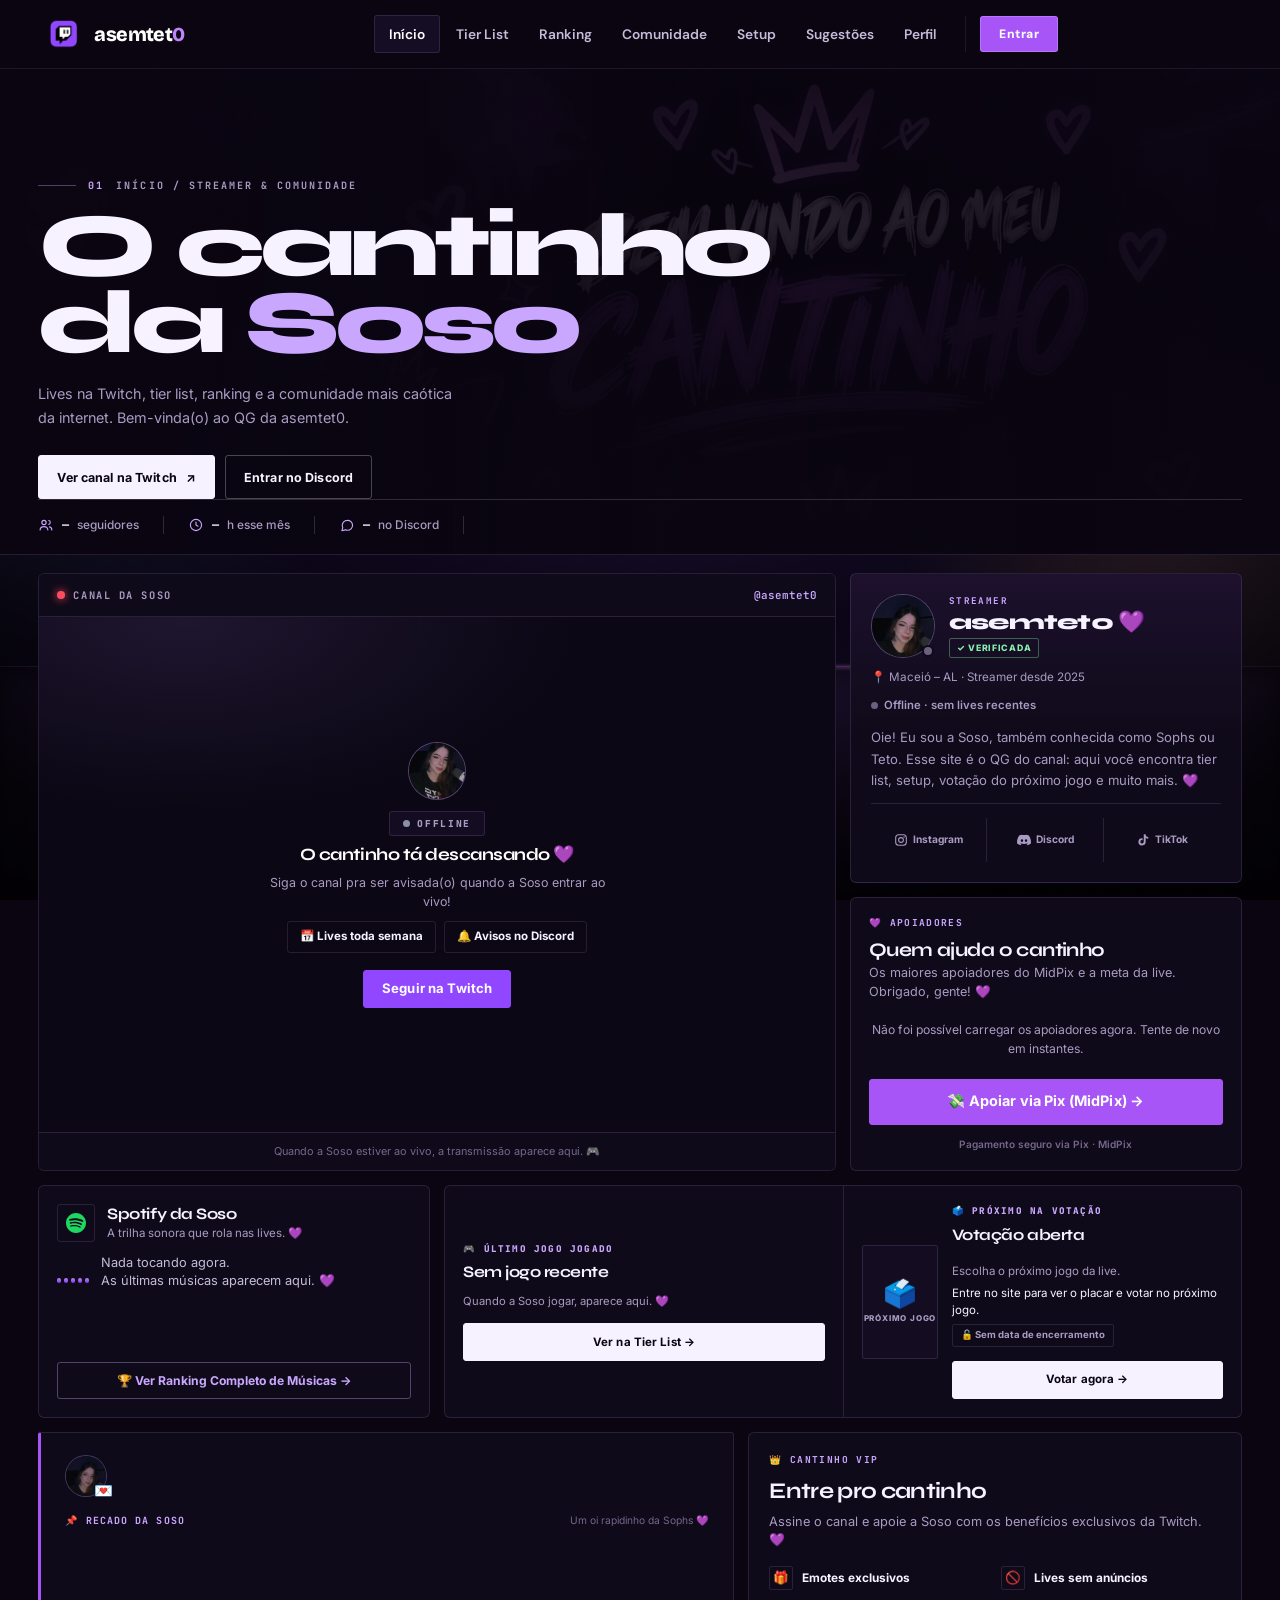
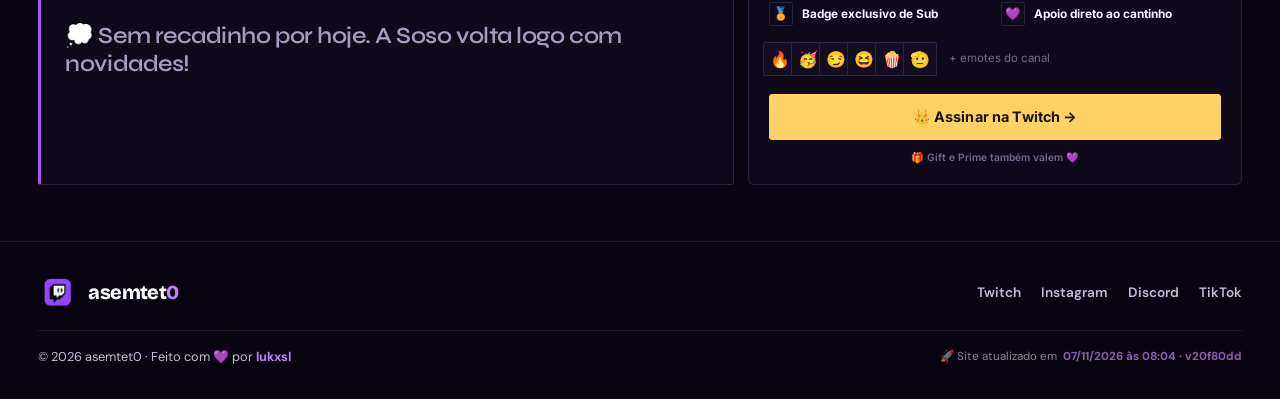
==== index.html @ e63cc1e7 "pppp" ====
<!DOCTYPE html>
<html lang="pt-BR">
<head>
<meta charset="utf-8">
<meta name="viewport" content="width=device-width, initial-scale=1">
<title>asemtet0 — Streamer &amp; Comunidade | Soso (asemtet0)</title>
<meta name="description" content="O cantinho da asemtet0 (Soso): lives na Twitch, tier list de jogos, ranking da comunidade, setup, playlist e votação do próximo jogo. Games, caos e gameplay duvidosa. 💜">
<meta name="author" content="asemtet0">
<meta name="robots" content="index, follow, max-image-preview:large">
<link rel="canonical" href="https://asemtet0.vercel.app/">

<meta property="og:site_name" content="asemtet0 — Cantinho da Soso">
<meta property="og:locale" content="pt_BR">
<meta property="og:title" content="asemtet0 — Streamer &amp; Comunidade 💜">
<meta property="og:description" content="Lives na Twitch, tier list de jogos, ranking da comunidade, setup e votação do próximo jogo. Vem pro cantinho!">
<meta property="og:type" content="website">
<meta property="og:url" content="https://asemtet0.vercel.app/">
<meta property="og:image" content="https://asemtet0.vercel.app/img/banner.png">
<meta property="og:image:alt" content="Banner do cantinho da asemtet0">
<meta name="twitter:card" content="summary_large_image">
<meta name="twitter:title" content="asemtet0 — Streamer &amp; Comunidade 💜">
<meta name="twitter:description" content="Lives na Twitch, tier list de jogos, ranking da comunidade, setup e votação do próximo jogo.">
<meta name="twitter:image" content="https://asemtet0.vercel.app/img/banner.png">
<meta name="theme-color" content="#0a0511">
<link rel="icon" href="img/favicon.svg" type="image/svg+xml">
<link rel="apple-touch-icon" href="img/avatar.png">
<link rel="preconnect" href="https://fonts.googleapis.com">
<link rel="preconnect" href="https://fonts.gstatic.com" crossorigin>
<link rel="preconnect" href="https://player.twitch.tv">
<link rel="dns-prefetch" href="https://static-cdn.jtvnw.net">
<link href="https://fonts.googleapis.com/css2?family=Bricolage+Grotesque:opsz,wght@12..96,500;12..96,600;12..96,700;12..96,800&family=DM+Sans:wght@400;500;600;700&family=Inter:wght@400;500;600;700&family=JetBrains+Mono:wght@500;700&family=Syne:wght@600;700;800&display=swap" rel="stylesheet">

<link rel="stylesheet" href="css/core.css">
<link rel="stylesheet" href="css/components.css">
<link rel="stylesheet" href="css/pages.css">
<link rel="stylesheet" href="css/setup.css">
<link rel="stylesheet" href="css/admin.css">
<link rel="stylesheet" href="css/home.css">
<script type="application/ld+json">
{"@context":"https://schema.org","@type":"WebSite","name":"asemtet0 — Cantinho da Soso","alternateName":"asemtet0","url":"https://asemtet0.vercel.app/","inLanguage":"pt-BR","description":"Lives na Twitch, tier list de jogos, ranking da comunidade, setup e votação do próximo jogo.","author":{"@type":"Person","name":"asemtet0","alternateName":"Soso","url":"https://www.twitch.tv/asemtet0","sameAs":["https://www.twitch.tv/asemtet0","https://www.instagram.com/asemtet0/","https://www.tiktok.com/@sososemtet0"]}}
</script>
</head>
<body>

<!-- ==================== ÍCONES (sprite SVG único) ==================== -->
<svg class="ico-sprite" aria-hidden="true" focusable="false" width="0" height="0" style="position:absolute;overflow:hidden">
  <defs>
    <symbol id="i-home" viewBox="0 0 24 24"><path d="M4 10.6 12 4l8 6.6V19a1.4 1.4 0 0 1-1.4 1.4h-4.2v-5.6H9.6v5.6H5.4A1.4 1.4 0 0 1 4 19v-8.4Z" fill="none" stroke="currentColor" stroke-width="1.7" stroke-linejoin="round"/></symbol>
    <symbol id="i-trophy" viewBox="0 0 24 24"><path d="M8 4h8v4.2a4 4 0 0 1-8 0V4Z" fill="none" stroke="currentColor" stroke-width="1.7" stroke-linejoin="round"/><path d="M8 5H5.4v1.6A3 3 0 0 0 8 9.5M16 5h2.6v1.6A3 3 0 0 1 16 9.5M12 12.4V16m-3 4h6m-5 0 .4-2.6h3.2L14 20" fill="none" stroke="currentColor" stroke-width="1.7" stroke-linecap="round" stroke-linejoin="round"/></symbol>
    <symbol id="i-podium" viewBox="0 0 24 24"><path d="M3 20h5v-7H3v7Zm6.5 0h5V6h-5v14ZM16 20h5v-9.5h-5V20Z" fill="none" stroke="currentColor" stroke-width="1.7" stroke-linejoin="round"/></symbol>
    <symbol id="i-users" viewBox="0 0 24 24"><circle cx="9" cy="8.2" r="3.2" fill="none" stroke="currentColor" stroke-width="1.7"/><path d="M3.2 19.4c0-3 2.6-4.9 5.8-4.9s5.8 1.9 5.8 4.9" fill="none" stroke="currentColor" stroke-width="1.7" stroke-linecap="round"/><path d="M16.2 5.3a3 3 0 0 1 0 5.8M17.4 14.8c2.1.5 3.4 2.1 3.4 4.6" fill="none" stroke="currentColor" stroke-width="1.7" stroke-linecap="round"/></symbol>
    <symbol id="i-monitor" viewBox="0 0 24 24"><rect x="2.6" y="4" width="18.8" height="12.4" rx="2" fill="none" stroke="currentColor" stroke-width="1.7"/><path d="M9 20h6m-3-3.6V20" fill="none" stroke="currentColor" stroke-width="1.7" stroke-linecap="round"/></symbol>
    <symbol id="i-bulb" viewBox="0 0 24 24"><path d="M9.2 17.4h5.6M10 20.4h4M12 3.4a6 6 0 0 0-3.4 11v1.2h6.8v-1.2a6 6 0 0 0-3.4-11Z" fill="none" stroke="currentColor" stroke-width="1.7" stroke-linecap="round" stroke-linejoin="round"/></symbol>
    <symbol id="i-user" viewBox="0 0 24 24"><circle cx="12" cy="8.4" r="3.6" fill="none" stroke="currentColor" stroke-width="1.7"/><path d="M4.8 20c0-3.5 3.2-5.7 7.2-5.7s7.2 2.2 7.2 5.7" fill="none" stroke="currentColor" stroke-width="1.7" stroke-linecap="round"/></symbol>
    <symbol id="i-gear" viewBox="0 0 24 24"><circle cx="12" cy="12" r="3.1" fill="none" stroke="currentColor" stroke-width="1.7"/><path d="M19.5 14.2a1.6 1.6 0 0 0 .3 1.8l.1.1a2 2 0 1 1-2.8 2.8l-.1-.1a1.6 1.6 0 0 0-1.8-.3 1.6 1.6 0 0 0-1 1.5v.2a2 2 0 1 1-4 0v-.1a1.6 1.6 0 0 0-1-1.5 1.6 1.6 0 0 0-1.8.3l-.1.1a2 2 0 1 1-2.8-2.8l.1-.1a1.6 1.6 0 0 0 .3-1.8 1.6 1.6 0 0 0-1.5-1H3.3a2 2 0 1 1 0-4h.1a1.6 1.6 0 0 0 1.5-1 1.6 1.6 0 0 0-.3-1.8l-.1-.1a2 2 0 1 1 2.8-2.8l.1.1a1.6 1.6 0 0 0 1.8.3H9a1.6 1.6 0 0 0 1-1.5V3.3a2 2 0 1 1 4 0v.1a1.6 1.6 0 0 0 1 1.5 1.6 1.6 0 0 0 1.8-.3l.1-.1a2 2 0 1 1 2.8 2.8l-.1.1a1.6 1.6 0 0 0-.3 1.8V9a1.6 1.6 0 0 0 1.5 1h.2a2 2 0 1 1 0 4h-.1a1.6 1.6 0 0 0-1.5 1Z" fill="none" stroke="currentColor" stroke-width="1.5" stroke-linejoin="round"/></symbol>
    <symbol id="i-close" viewBox="0 0 24 24"><path d="m6 6 12 12M18 6 6 18" fill="none" stroke="currentColor" stroke-width="1.9" stroke-linecap="round"/></symbol>
    <symbol id="i-arrow-right" viewBox="0 0 24 24"><path d="M4 12h15m-5.4-5.6L19.6 12l-6 5.6" fill="none" stroke="currentColor" stroke-width="1.8" stroke-linecap="round" stroke-linejoin="round"/></symbol>
    <symbol id="i-arrow-left" viewBox="0 0 24 24"><path d="M20 12H5m5.4-5.6L4.4 12l6 5.6" fill="none" stroke="currentColor" stroke-width="1.8" stroke-linecap="round" stroke-linejoin="round"/></symbol>
    <symbol id="i-arrow-up" viewBox="0 0 24 24"><path d="M12 20V5m-5.6 5.4L12 4.4l5.6 6" fill="none" stroke="currentColor" stroke-width="1.8" stroke-linecap="round" stroke-linejoin="round"/></symbol>
    <symbol id="i-search" viewBox="0 0 24 24"><circle cx="10.8" cy="10.8" r="6.4" fill="none" stroke="currentColor" stroke-width="1.8"/><path d="m15.6 15.6 4.4 4.4" fill="none" stroke="currentColor" stroke-width="1.8" stroke-linecap="round"/></symbol>
    <symbol id="i-check" viewBox="0 0 24 24"><path d="m5 12.6 4.6 4.6L19 6.8" fill="none" stroke="currentColor" stroke-width="2" stroke-linecap="round" stroke-linejoin="round"/></symbol>
    <symbol id="i-copy" viewBox="0 0 24 24"><rect x="8.6" y="8.6" width="11.4" height="11.4" rx="2.2" fill="none" stroke="currentColor" stroke-width="1.7"/><path d="M15.4 5.6a2.2 2.2 0 0 0-2.2-1.6H6.2A2.2 2.2 0 0 0 4 6.2v7a2.2 2.2 0 0 0 1.6 2.2" fill="none" stroke="currentColor" stroke-width="1.7" stroke-linecap="round"/></symbol>
    <symbol id="i-play" viewBox="0 0 24 24"><path d="M8 5.4v13.2L19 12 8 5.4Z" fill="currentColor"/></symbol>
    <symbol id="i-refresh" viewBox="0 0 24 24"><path d="M20 12a8 8 0 1 1-2.6-5.9M20 4.4V10h-5.6" fill="none" stroke="currentColor" stroke-width="1.8" stroke-linecap="round" stroke-linejoin="round"/></symbol>
    <symbol id="i-volume" viewBox="0 0 24 24"><path d="M4 9.4h3.2L12 5.4v13.2L7.2 14.6H4V9.4Z" fill="none" stroke="currentColor" stroke-width="1.7" stroke-linejoin="round"/><path d="M15.6 9a4.2 4.2 0 0 1 0 6M18.2 6.4a8 8 0 0 1 0 11.2" fill="none" stroke="currentColor" stroke-width="1.7" stroke-linecap="round"/></symbol>
    <symbol id="i-volume-off" viewBox="0 0 24 24"><path d="M4 9.4h3.2L12 5.4v13.2L7.2 14.6H4V9.4Z" fill="none" stroke="currentColor" stroke-width="1.7" stroke-linejoin="round"/><path d="m15.4 9.4 5 5m0-5-5 5" fill="none" stroke="currentColor" stroke-width="1.7" stroke-linecap="round"/></symbol>
    <symbol id="i-eye" viewBox="0 0 24 24"><path d="M2.4 12S5.9 5.8 12 5.8 21.6 12 21.6 12 18.1 18.2 12 18.2 2.4 12 2.4 12Z" fill="none" stroke="currentColor" stroke-width="1.7" stroke-linejoin="round"/><circle cx="12" cy="12" r="2.9" fill="none" stroke="currentColor" stroke-width="1.7"/></symbol>
    <symbol id="i-trash" viewBox="0 0 24 24"><path d="M4.4 6.6h15.2M9.4 6.6V4.4h5.2v2.2M6.4 6.6l.9 13h9.4l.9-13" fill="none" stroke="currentColor" stroke-width="1.7" stroke-linecap="round" stroke-linejoin="round"/></symbol>
    <symbol id="i-download" viewBox="0 0 24 24"><path d="M12 3.8v11m-4.2-4.3L12 14.8l4.2-4.3M4.6 19.4h14.8" fill="none" stroke="currentColor" stroke-width="1.8" stroke-linecap="round" stroke-linejoin="round"/></symbol>
    <symbol id="i-plus" viewBox="0 0 24 24"><path d="M12 5v14M5 12h14" fill="none" stroke="currentColor" stroke-width="1.9" stroke-linecap="round"/></symbol>
    <symbol id="i-heart" viewBox="0 0 24 24"><path d="M12 20.2 4.8 13a4.6 4.6 0 0 1 6.5-6.5l.7.7.7-.7A4.6 4.6 0 0 1 19.2 13L12 20.2Z" fill="none" stroke="currentColor" stroke-width="1.7" stroke-linejoin="round"/></symbol>
    <symbol id="i-calendar" viewBox="0 0 24 24"><rect x="3.4" y="5.4" width="17.2" height="15.2" rx="2.2" fill="none" stroke="currentColor" stroke-width="1.7"/><path d="M3.4 10.2h17.2M8.4 3.4v3.6m7.2-3.6v3.6" fill="none" stroke="currentColor" stroke-width="1.7" stroke-linecap="round"/></symbol>
    <symbol id="i-clock" viewBox="0 0 24 24"><circle cx="12" cy="12" r="8.4" fill="none" stroke="currentColor" stroke-width="1.7"/><path d="M12 7.6V12l3 1.8" fill="none" stroke="currentColor" stroke-width="1.7" stroke-linecap="round"/></symbol>
    <symbol id="i-gamepad" viewBox="0 0 24 24"><path d="M7.6 7.4h8.8a5 5 0 0 1 4.9 4l.7 4a2.6 2.6 0 0 1-4.6 2.2l-1.2-1.4H8.8l-1.2 1.4a2.6 2.6 0 0 1-4.6-2.2l.7-4a5 5 0 0 1 3.9-4Z" fill="none" stroke="currentColor" stroke-width="1.7" stroke-linejoin="round"/><path d="M8.4 11v3m-1.5-1.5h3" fill="none" stroke="currentColor" stroke-width="1.7" stroke-linecap="round"/><circle cx="16" cy="11.6" r="1" fill="currentColor"/><circle cx="17.8" cy="13.6" r="1" fill="currentColor"/></symbol>
    <symbol id="i-film" viewBox="0 0 24 24"><rect x="3" y="5" width="18" height="14" rx="2.2" fill="none" stroke="currentColor" stroke-width="1.7"/><path d="M7.6 5v14M16.4 5v14M3 12h18" fill="none" stroke="currentColor" stroke-width="1.5"/></symbol>
    <symbol id="i-sparkle" viewBox="0 0 24 24"><path d="M12 3.4 13.8 9l5.6 1.8-5.6 1.8L12 18.2l-1.8-5.6L4.6 10.8 10.2 9 12 3.4Z" fill="none" stroke="currentColor" stroke-width="1.6" stroke-linejoin="round"/><path d="M18.4 15.6l.7 2 2 .7-2 .7-.7 2-.7-2-2-.7 2-.7.7-2Z" fill="currentColor"/></symbol>
    <symbol id="i-grid" viewBox="0 0 24 24"><rect x="4" y="4" width="6.6" height="6.6" rx="1.6" fill="none" stroke="currentColor" stroke-width="1.7"/><rect x="13.4" y="4" width="6.6" height="6.6" rx="1.6" fill="none" stroke="currentColor" stroke-width="1.7"/><rect x="4" y="13.4" width="6.6" height="6.6" rx="1.6" fill="none" stroke="currentColor" stroke-width="1.7"/><rect x="13.4" y="13.4" width="6.6" height="6.6" rx="1.6" fill="none" stroke="currentColor" stroke-width="1.7"/></symbol>
    <symbol id="i-list" viewBox="0 0 24 24"><path d="M8.4 7h11.2M8.4 12h11.2M8.4 17h11.2" fill="none" stroke="currentColor" stroke-width="1.8" stroke-linecap="round"/><circle cx="4.8" cy="7" r="1.2" fill="currentColor"/><circle cx="4.8" cy="12" r="1.2" fill="currentColor"/><circle cx="4.8" cy="17" r="1.2" fill="currentColor"/></symbol>
    <symbol id="i-filter" viewBox="0 0 24 24"><path d="M4 6.4h16L14 13v5.4l-4 2V13L4 6.4Z" fill="none" stroke="currentColor" stroke-width="1.7" stroke-linejoin="round"/></symbol>
    <symbol id="i-chevron-down" viewBox="0 0 24 24"><path d="m6.4 9.6 5.6 5.6 5.6-5.6" fill="none" stroke="currentColor" stroke-width="1.9" stroke-linecap="round" stroke-linejoin="round"/></symbol>
    <symbol id="i-alert" viewBox="0 0 24 24"><path d="M12 4 2.8 19.4h18.4L12 4Z" fill="none" stroke="currentColor" stroke-width="1.7" stroke-linejoin="round"/><path d="M12 10v4" fill="none" stroke="currentColor" stroke-width="1.8" stroke-linecap="round"/><circle cx="12" cy="16.8" r="1" fill="currentColor"/></symbol>
    <symbol id="i-inbox" viewBox="0 0 24 24"><path d="M3.4 13.4 6.2 5h11.6l2.8 8.4v4.2a2 2 0 0 1-2 2H5.4a2 2 0 0 1-2-2v-4.2Z" fill="none" stroke="currentColor" stroke-width="1.7" stroke-linejoin="round"/><path d="M3.4 13.4h4.2l1.2 2.4h6.4l1.2-2.4h4.2" fill="none" stroke="currentColor" stroke-width="1.7" stroke-linejoin="round"/></symbol>
    <symbol id="i-lock" viewBox="0 0 24 24"><rect x="4.6" y="10.4" width="14.8" height="9.6" rx="2.2" fill="none" stroke="currentColor" stroke-width="1.7"/><path d="M8.2 10.4V7.8a3.8 3.8 0 0 1 7.6 0v2.6" fill="none" stroke="currentColor" stroke-width="1.7" stroke-linecap="round"/></symbol>
    <symbol id="i-mail" viewBox="0 0 24 24"><rect x="3" y="5.4" width="18" height="13.2" rx="2.2" fill="none" stroke="currentColor" stroke-width="1.7"/><path d="m3.8 7 8.2 6 8.2-6" fill="none" stroke="currentColor" stroke-width="1.7" stroke-linejoin="round"/></symbol>
    <symbol id="i-crown" viewBox="0 0 24 24"><path d="M4 8.4l3.4 3L12 5l4.6 6.4 3.4-3L19.4 18H4.6L4 8.4Z" fill="none" stroke="currentColor" stroke-width="1.7" stroke-linejoin="round"/></symbol>
    <symbol id="i-tag" viewBox="0 0 24 24"><path d="M11.4 3.4H20v8.6l-8.6 8.6a1.8 1.8 0 0 1-2.6 0l-6-6a1.8 1.8 0 0 1 0-2.6l8.6-8.6Z" fill="none" stroke="currentColor" stroke-width="1.7" stroke-linejoin="round"/><circle cx="16.2" cy="7.8" r="1.4" fill="currentColor"/></symbol>
    <symbol id="i-sort" viewBox="0 0 24 24"><path d="M6.4 4.6v14.8m0 0-3-3m3 3 3-3M17.6 19.4V4.6m0 0-3 3m3-3 3 3" fill="none" stroke="currentColor" stroke-width="1.7" stroke-linecap="round" stroke-linejoin="round"/></symbol>
    <symbol id="i-flame" viewBox="0 0 24 24"><path d="M12 21c3.6 0 6-2.4 6-5.6 0-4.4-4.4-6.6-3.4-12-3.4 1.4-5.2 4.2-5.2 6.6 0 1.4.4 2.4.4 3.2 0 1-.8 1.8-1.8 1.8S6 14.2 6 13c-.8 1-1 2.2-1 3.4C5 19 8 21 12 21Z" fill="none" stroke="currentColor" stroke-width="1.7" stroke-linejoin="round"/></symbol>
    <symbol id="i-medal" viewBox="0 0 24 24"><circle cx="12" cy="14.6" r="5.4" fill="none" stroke="currentColor" stroke-width="1.7"/><path d="m8.4 9.4-2.6-6h4l2 4.4m3.8 1.6 2.6-6h-4l-2 4.4" fill="none" stroke="currentColor" stroke-width="1.7" stroke-linejoin="round"/></symbol>
    <symbol id="i-shirt" viewBox="0 0 24 24"><path d="M8.6 3.4 4 6l1.8 4.2 2-.9v10.3h8.4V9.3l2 .9L20 6l-4.6-2.6a3.4 3.4 0 0 1-6.8 0Z" fill="none" stroke="currentColor" stroke-width="1.7" stroke-linejoin="round"/></symbol>
    <symbol id="i-vote" viewBox="0 0 24 24"><path d="M4 12.6h16v7H4z" fill="none" stroke="currentColor" stroke-width="1.7" stroke-linejoin="round"/><path d="m8.2 8.6 2.6 2.6 5-5" fill="none" stroke="currentColor" stroke-width="1.8" stroke-linecap="round" stroke-linejoin="round"/></symbol>
    <symbol id="i-bug" viewBox="0 0 24 24"><rect x="7.6" y="8" width="8.8" height="11" rx="4.4" fill="none" stroke="currentColor" stroke-width="1.7"/><path d="M9.4 8V6.4a2.6 2.6 0 0 1 5.2 0V8M4.4 11.4h3.2m12 0h-3.2M4.4 16.4h3.2m12 0h-3.2M7.6 19.4l-2 2m12.8-2 2 2" fill="none" stroke="currentColor" stroke-width="1.7" stroke-linecap="round"/></symbol>
    <symbol id="i-message" viewBox="0 0 24 24"><path d="M20.4 12.4a7.6 7.6 0 0 1-7.6 7.6 8.2 8.2 0 0 1-3.3-.7L4.4 20.6l1.3-4.6a7.6 7.6 0 0 1-.8-3.4A7.6 7.6 0 0 1 12.4 5a7.6 7.6 0 0 1 8 7.4Z" fill="none" stroke="currentColor" stroke-width="1.7" stroke-linejoin="round"/></symbol>
    <symbol id="i-clip" viewBox="0 0 24 24"><rect x="3" y="5.4" width="18" height="13.2" rx="2.4" fill="none" stroke="currentColor" stroke-width="1.7"/><path d="M10.4 9.6 15 12l-4.6 2.4V9.6Z" fill="currentColor"/></symbol>
    <symbol id="i-book" viewBox="0 0 24 24"><path d="M4 5.4h6.2A2.4 2.4 0 0 1 12.6 7.8v11.4a2.4 2.4 0 0 0-2.4-2.4H4V5.4Zm16 0h-6.2a2.4 2.4 0 0 0-2.4 2.4v11.4a2.4 2.4 0 0 1 2.4-2.4H20V5.4Z" fill="none" stroke="currentColor" stroke-width="1.7" stroke-linejoin="round"/></symbol>
    <symbol id="i-command" viewBox="0 0 24 24"><path d="M9 6.4a2.4 2.4 0 1 0-2.4 2.4H9V6.4Zm0 0v11.2M9 17.6a2.4 2.4 0 1 1-2.4-2.4H9v2.4Zm6-11.2a2.4 2.4 0 1 1 2.4 2.4H15V6.4Zm0 0v11.2m0 0a2.4 2.4 0 1 0 2.4-2.4H15v2.4ZM9 8.8h6v6.4H9V8.8Z" fill="none" stroke="currentColor" stroke-width="1.6" stroke-linejoin="round"/></symbol>
    <symbol id="i-tools" viewBox="0 0 24 24"><path d="m4 20 7.4-7.4m0 0-2.8-2.8 4-4 2.8 2.8-4 4Zm5.6-8.4 4.8-4.8a2.8 2.8 0 1 1 4 4l-4.8 4.8" fill="none" stroke="currentColor" stroke-width="1.7" stroke-linecap="round" stroke-linejoin="round"/></symbol>
    <symbol id="i-external" viewBox="0 0 24 24"><path d="M14 4h6v6m0-6-8.4 8.4M18 14.4v4.2a1.8 1.8 0 0 1-1.8 1.8H5.4a1.8 1.8 0 0 1-1.8-1.8V7.8A1.8 1.8 0 0 1 5.4 6h4.2" fill="none" stroke="currentColor" stroke-width="1.7" stroke-linecap="round" stroke-linejoin="round"/></symbol>
    <symbol id="i-music" viewBox="0 0 24 24"><path d="M9.4 18.4V6l10-2v12.4" fill="none" stroke="currentColor" stroke-width="1.7" stroke-linejoin="round"/><circle cx="6.6" cy="18.4" r="2.8" fill="none" stroke="currentColor" stroke-width="1.7"/><circle cx="16.6" cy="16.4" r="2.8" fill="none" stroke="currentColor" stroke-width="1.7"/></symbol>
    <symbol id="i-coin" viewBox="0 0 24 24"><circle cx="12" cy="12" r="8.4" fill="none" stroke="currentColor" stroke-width="1.7"/><path d="M12 7.4v9.2m2.4-7.2c-2.4-1.4-4.8-.4-4.8 1.2s4.8.8 4.8 2.6-2.4 2.6-4.8 1.2" fill="none" stroke="currentColor" stroke-width="1.7" stroke-linecap="round"/></symbol>
    <symbol id="i-sword" viewBox="0 0 24 24"><path d="M20.4 3.6 13 11m-1.8 1.8L4.6 19.4M14.8 18l5.2 2-2-5.2M6.6 4.8l4.6 4.6m-6 2.4 5.4 5.4M4.2 13.8l6 6" fill="none" stroke="currentColor" stroke-width="1.7" stroke-linecap="round" stroke-linejoin="round"/></symbol>
    <symbol id="i-map" viewBox="0 0 24 24"><path d="m3.4 6.4 5.6-2 6 2 5.6-2v13.2l-5.6 2-6-2-5.6 2V6.4Z" fill="none" stroke="currentColor" stroke-width="1.7" stroke-linejoin="round"/><path d="M9 4.4v13.2m6-11.2v13.2" fill="none" stroke="currentColor" stroke-width="1.5"/></symbol>
    <symbol id="i-mask" viewBox="0 0 24 24"><path d="M4.4 5.4c5.2-1.2 10-1.2 15.2 0 .8 4.6-1 9-4.2 11.2-2.3 1.6-4.5 1.6-6.8 0C5.4 14.4 3.6 10 4.4 5.4Z" fill="none" stroke="currentColor" stroke-width="1.7" stroke-linejoin="round"/><path d="M8 10.2c1-.8 2.2-.8 3.2 0m1.6 0c1-.8 2.2-.8 3.2 0M9.4 15c1.7 1 3.5 1 5.2 0" fill="none" stroke="currentColor" stroke-width="1.7" stroke-linecap="round"/></symbol>
    <symbol id="i-ghost" viewBox="0 0 24 24"><path d="M5 20V10.4a7 7 0 0 1 14 0V20l-2.4-1.8L14.2 20l-2.2-1.8L9.8 20l-2.4-1.8L5 20Z" fill="none" stroke="currentColor" stroke-width="1.7" stroke-linejoin="round"/><circle cx="9.4" cy="10.4" r="1" fill="currentColor"/><circle cx="14.6" cy="10.4" r="1" fill="currentColor"/></symbol>
    <symbol id="i-target" viewBox="0 0 24 24"><circle cx="12" cy="12" r="8.2" fill="none" stroke="currentColor" stroke-width="1.7"/><circle cx="12" cy="12" r="4.4" fill="none" stroke="currentColor" stroke-width="1.7"/><circle cx="12" cy="12" r="1.2" fill="currentColor"/><path d="M12 1.8v3.4M12 18.8v3.4M1.8 12h3.4m13.6 0h3.4" fill="none" stroke="currentColor" stroke-width="1.7" stroke-linecap="round"/></symbol>
    <symbol id="i-chess" viewBox="0 0 24 24"><path d="M8.6 20.4h6.8M9.4 17h5.2l-1-3.4h-3.2l-1 3.4ZM10.2 13.6h3.6l1.6-5.2h-2l1.4-4.4-3.4 1.2L10.2 4l1.4 4.4h-2l.6 5.2Z" fill="none" stroke="currentColor" stroke-width="1.7" stroke-linecap="round" stroke-linejoin="round"/></symbol>
    <symbol id="i-ball" viewBox="0 0 24 24"><circle cx="12" cy="12" r="8.4" fill="none" stroke="currentColor" stroke-width="1.7"/><path d="m12 6.6 4.4 3.1-1.7 5.2H9.3L7.6 9.7 12 6.6Zm0 0V3.8M7.6 9.7 4.2 8.6m4.4 6.3-2.4 3m7.4-3 2.4 3m-1.7-5.2 3.2-1.1" fill="none" stroke="currentColor" stroke-width="1.5" stroke-linecap="round" stroke-linejoin="round"/></symbol>
    <symbol id="i-puzzle" viewBox="0 0 24 24"><path d="M9.6 4.2a2.2 2.2 0 0 1 4.4 0v.8h3.4a1.6 1.6 0 0 1 1.6 1.6v3.8h-.8a2.2 2.2 0 0 0 0 4.4h.8v3.6a1.6 1.6 0 0 1-1.6 1.6h-3.6v-.8a2.2 2.2 0 0 0-4.4 0v.8H6a1.6 1.6 0 0 1-1.6-1.6v-3.4h.8a2.2 2.2 0 0 0 0-4.4h-.8V6.6A1.6 1.6 0 0 1 6 5h3.6v-.8Z" fill="none" stroke="currentColor" stroke-width="1.6" stroke-linejoin="round"/></symbol>
    <symbol id="i-rocket" viewBox="0 0 24 24"><path d="M14.2 4.2c2.8-1.8 5.6-1.4 5.6-1.4s.4 2.8-1.4 5.6L13 14.4l-3.4-3.4 4.6-6.8Z" fill="none" stroke="currentColor" stroke-width="1.7" stroke-linejoin="round"/><path d="m9.6 11-3.2.8L4 15.2l3.6.4.4 3.6 3.4-2.4.8-3.2M15.2 8.8h.01" fill="none" stroke="currentColor" stroke-width="1.7" stroke-linecap="round" stroke-linejoin="round"/></symbol>
    <symbol id="i-palette" viewBox="0 0 24 24"><path d="M12 3.4a8.6 8.6 0 0 0 0 17.2c1.4 0 2.2-.9 2.2-2 0-.6-.3-1.1-.6-1.5-.3-.4-.6-.9-.6-1.5 0-1 .8-1.8 1.8-1.8h1.6a4.2 4.2 0 0 0 4.2-4.2c0-3.4-3.8-6.2-8.6-6.2Z" fill="none" stroke="currentColor" stroke-width="1.7" stroke-linejoin="round"/><circle cx="7.4" cy="10.2" r="1.1" fill="currentColor"/><circle cx="10" cy="6.8" r="1.1" fill="currentColor"/><circle cx="14.4" cy="7" r="1.1" fill="currentColor"/><circle cx="17.2" cy="10.4" r="1.1" fill="currentColor"/></symbol>
    <symbol id="i-laugh" viewBox="0 0 24 24"><circle cx="12" cy="12" r="8.6" fill="none" stroke="currentColor" stroke-width="1.7"/><path d="M7.6 9.4c.8-1 2-1 2.8 0m3.2 0c.8-1 2-1 2.8 0M7.8 13.4h8.4c-.4 2.8-2.2 4.4-4.2 4.4s-3.8-1.6-4.2-4.4Z" fill="none" stroke="currentColor" stroke-width="1.7" stroke-linecap="round" stroke-linejoin="round"/></symbol>
    <symbol id="i-wand" viewBox="0 0 24 24"><path d="M4 20 15.4 8.6m2.2-2.2 1.2-1.2M17.6 6.4l-1.2 1.2m4.8 1.6-1.6.4-.4 1.6-.4-1.6-1.6-.4 1.6-.4.4-1.6.4 1.6 1.6.4ZM7.4 4.6l-.5 2-2 .5 2 .5.5 2 .5-2 2-.5-2-.5-.5-2Z" fill="none" stroke="currentColor" stroke-width="1.7" stroke-linecap="round" stroke-linejoin="round"/></symbol>
    <symbol id="i-flag" viewBox="0 0 24 24"><path d="M5.4 21V3.8m0 .8h12.2l-2.4 4.4 2.4 4.4H5.4" fill="none" stroke="currentColor" stroke-width="1.8" stroke-linecap="round" stroke-linejoin="round"/></symbol>
  </defs>
</svg>

<!-- ==================== LOGIN (tela cheia) ==================== -->
<div id="login" class="login-page" hidden>
  <div class="login-space" aria-hidden="true">
    <div class="login-stars login-stars-a"></div>
    <div class="login-stars login-stars-b"></div>
    <div class="login-stars login-stars-c"></div>
    <div class="login-nebula"></div>
    <div class="login-planet">
      <span class="login-planet-ring"></span>
      <span class="login-planet-shine"></span>
    </div>
  </div>

  <button type="button" class="login-back" id="loginClose" aria-label="Voltar ao site">
    <span aria-hidden="true">←</span> Voltar ao site
  </button>

  <div class="login-main">
    <div class="login-card" id="loginCard" role="dialog" aria-modal="true" aria-labelledby="loginTitle" aria-describedby="loginSubtitle">
      <span class="login-card-glow" aria-hidden="true"></span>

      <div class="login-brand">
        <span class="login-brand-mark">S</span>
        <span class="login-brand-copy">ASEMTET0 <i>·</i> COMUNIDADE</span>
      </div>

      <header class="login-head">
        <span class="login-eyebrow">BEM-VINDA(O) DE VOLTA</span>
        <h2 id="loginTitle">Entrar</h2>
        <p id="loginSubtitle">Acesse seu perfil para votar e interagir.</p>
      </header>

      <div class="login-providers">
        <a class="login-provider login-provider-google" href="/api/auth?action=google-login">
          <span class="login-provider-icon" aria-hidden="true">
            <svg viewBox="0 0 24 24" width="18" height="18">
              <path fill="#4285F4" d="M21.6 12.23c0-.71-.06-1.4-.18-2.05H12v3.87h5.38a4.6 4.6 0 0 1-2 3.02v2.52h3.24c1.9-1.75 2.98-4.33 2.98-7.36Z"/>
              <path fill="#34A853" d="M12 22c2.7 0 4.96-.9 6.62-2.42l-3.24-2.51c-.9.6-2.05.96-3.38.96-2.6 0-4.8-1.76-5.59-4.12H3.06v2.59A10 10 0 0 0 12 22Z"/>
              <path fill="#FBBC05" d="M6.41 13.91a6.01 6.01 0 0 1 0-3.82V7.5H3.06a10 10 0 0 0 0 9l3.35-2.59Z"/>
              <path fill="#EA4335" d="M12 5.97c1.47 0 2.79.5 3.83 1.5l2.87-2.87A9.63 9.63 0 0 0 12 2a10 10 0 0 0-8.94 5.5l3.35 2.59C7.2 7.73 9.4 5.97 12 5.97Z"/>
            </svg>
          </span>
          <span>Google</span>
        </a>
        <a class="login-provider login-provider-twitch" href="/api/auth?action=twitch-login">
          <span class="login-provider-icon" aria-hidden="true">
            <svg viewBox="0 0 24 24" width="18" height="18"><path fill="currentColor" d="M4.3 2 2 6.2v13.6h4.7V22h2.6l2.3-2.2h3.7L21 15V2H4.3Zm14.6 12.2-2.8 2.7h-4.2l-2 2v-2H6.7V4.2h12.2v10ZM11.9 7h1.9v5.2h-1.9V7Zm5 0H19v5.2h-2.1V7Z"/></svg>
          </span>
          <span>Twitch</span>
        </a>
      </div>

      <div class="login-sep"><span>ou</span></div>

      <form id="loginEmailForm" class="login-form" novalidate>
        <div class="login-field" id="loginNickField" hidden>
          <label for="loginNick">Como quer aparecer?</label>
          <input id="loginNick" name="nick" maxlength="24" autocomplete="nickname" placeholder="Seu nome na comunidade">
        </div>
        <div class="login-field">
          <label id="loginIdentifierLabel" for="loginEmail">E-mail</label>
          <input id="loginEmail" name="identificador" type="email" maxlength="254" autocomplete="username" autocapitalize="none" spellcheck="false" placeholder="voce@email.com" required>
        </div>
        <div class="login-field">
          <label for="loginPassword">Senha</label>
          <div class="login-pass">
            <input id="loginPassword" name="senha" type="password" maxlength="72" autocomplete="current-password" placeholder="Sua senha" required>
            <button type="button" class="login-pass-btn" id="loginPassToggle" aria-controls="loginPassword" aria-pressed="false" aria-label="Mostrar senha">
              <svg viewBox="0 0 24 24" aria-hidden="true" width="15" height="15"><path fill="currentColor" d="M12 5c-5 0-9.1 4.1-10.6 6.4a1.1 1.1 0 0 0 0 1.2C2.9 14.9 7 19 12 19s9.1-4.1 10.6-6.4a1.1 1.1 0 0 0 0-1.2C21.1 9.1 17 5 12 5Zm0 11.8a4.8 4.8 0 1 1 0-9.6 4.8 4.8 0 0 1 0 9.6Zm0-2.3a2.5 2.5 0 1 0 0-5 2.5 2.5 0 0 0 0 5Z"/></svg>
              <span>Mostrar</span>
            </button>
          </div>
        </div>
        <p class="login-alert" id="loginAlert" role="alert" aria-live="polite"></p>
        <button type="submit" class="login-submit" id="loginSubmit">
          <span id="loginSubmitLabel">Entrar</span>
          <span class="login-submit-arrow" aria-hidden="true">→</span>
        </button>
      </form>

      <p class="login-switch"><span id="loginSwitchNote">Primeira vez por aqui?</span> <button type="button" id="loginSwitchBtn" data-auth-mode="register" aria-pressed="false">Criar conta</button></p>
      <p class="login-legal">Ao entrar, você concorda em respeitar as pessoas e as regras desta comunidade. 💜</p>
    </div>
  </div>
</div>

<div class="room" aria-hidden="true">
  <div class="room-wall" data-depth="0.3"></div>
  <div class="room-wallpaper"></div>
  <div class="room-window" data-depth="0.9"><span class="rw-frame"></span><span class="rw-light"></span></div>
  <div class="room-shelf" data-depth="0.7">
    <span class="rs-book" style="--c:#a855f7;--h:88%"></span>
    <span class="rs-book" style="--c:#ec4899;--h:72%"></span>
    <span class="rs-book" style="--c:#7c3aed;--h:95%"></span>
    <span class="rs-book" style="--c:#06b6d4;--h:65%"></span>
    <span class="rs-book" style="--c:#f59e0b;--h:80%"></span>
    <span class="rs-book" style="--c:#c084fc;--h:70%"></span>
    <span class="rs-board"></span>
  </div>
  <div class="room-floor" data-depth="1.4"><div class="rf-glow"></div></div>
  <div class="room-vignette"></div>
  <div class="room-grain"></div>
</div>

<nav>
  <div class="wrapper">
    <button class="logo-container" onclick="mudarAba('inicio')" aria-label="Ir para início">
      <span class="logo-mark">
        <img src="img/twitch.png" alt="" class="twitch-logo-img">
        <span class="logo-ring"></span>
      </span>
      <span class="logo-text">asemtet<span>0</span></span>
    </button>

    <div class="nav-right" id="navRight">
      <ul class="nav-links">
        <li><button onclick="mudarAba('inicio')" id="btn-inicio" class="on">Início</button></li>
        <li><button onclick="mudarAba('tierlist')" id="btn-tierlist">Tier List</button></li>
        <li><button onclick="mudarAba('ranking')" id="btn-ranking">Ranking</button></li>
        <li><button onclick="mudarAba('comunidade')" id="btn-comunidade">Comunidade</button></li>
        <li><button onclick="mudarAba('setup')" id="btn-setup">Setup</button></li>
        <li><button onclick="mudarAba('sugestoes')" id="btn-sugestoes">Sugestões</button></li>
        <li><button onclick="mudarAba('perfil')" id="btn-perfil">Perfil</button></li>
      </ul>
      <div class="nav-user" id="navUser"></div>
    </div>

    <div class="nav-actions">
      <button class="nav-admin-btn" onclick="mudarAba('admin')" id="btn-admin" type="button" title="Painel Admin" aria-label="Painel Admin"><svg class="ico" aria-hidden="true" focusable="false"><use href="#i-gear"></use></svg></button>
      <button class="nav-burger" id="navBurger" aria-label="Abrir menu" aria-expanded="false">
        <span></span><span></span><span></span>
      </button>
    </div>
  </div>
</nav>

<main class="wrapper">

<!-- ==================== INÍCIO ==================== -->
<section id="sec-inicio" class="page-section ativo">
  <div class="home-masthead reveal">
    <a class="hero-banner" id="heroBanner" href="https://www.twitch.tv/asemtet0" target="_blank" rel="noopener" aria-label="Abrir canal na Twitch">
      <img class="banner-bg" src="img/banner.png" alt="" aria-hidden="true">
      <img id="bannerImg" src="img/banner.png" alt="Bem-vindo ao meu cantinho - asemtet0">
      <div class="banner-live-badge" id="bannerLiveBadge">
        <span class="live-indicator" id="bannerLiveDot"></span>
        <span id="bannerLiveText">AO VIVO AGORA</span>
      </div>
      <div class="banner-overlay" id="bannerOverlay" style="display:none">
        <span class="banner-kicker" id="bannerKicker">🎮 Jogando</span>
        <h2 class="banner-title" id="bannerTitle">Assistindo agora com <em>0 viewers</em></h2>
      </div>
    </a>

    <div class="home-masthead-content">
      <p class="home-eyebrow"><span>01</span> Início / streamer &amp; comunidade</p>
      <h1 class="home-display">O cantinho<br>da <em>Soso</em></h1>
      <p class="home-lede">Lives na Twitch, tier list, ranking e a comunidade mais caótica da internet. Bem-vinda(o) ao QG da asemtet0.</p>
      <div class="home-actions">
        <a class="home-link-primary" href="https://www.twitch.tv/asemtet0" target="_blank" rel="noopener">Ver canal na Twitch <span aria-hidden="true">↗</span></a>
        <a class="home-link-secondary" href="https://discord.gg/J4gGaKWFPZ" target="_blank" rel="noopener">Entrar no Discord</a>
      </div>
    </div>

    <div class="stats-strip reveal" id="statsStrip">
      <span class="strip-item"><span class="strip-ic"><svg class="ico" aria-hidden="true" focusable="false"><use href="#i-users"></use></svg></span> <b id="stripSeg">—</b> seguidores</span>
      <span class="strip-sep">·</span>
      <span class="strip-item"><span class="strip-ic"><svg class="ico" aria-hidden="true" focusable="false"><use href="#i-clock"></use></svg></span> <b id="stripHoras">—</b>h esse mês</span>
      <span class="strip-sep">·</span>
      <span class="strip-item"><span class="strip-ic"><svg class="ico" aria-hidden="true" focusable="false"><use href="#i-message"></use></svg></span> <b id="stripDiscord">—</b> no Discord</span>
      <span class="strip-sep" id="stripLiveSep" style="display:none">·</span>
      <span class="strip-item strip-live" id="stripLive" style="display:none">
        <span class="live-indicator live"></span> <b>AO VIVO</b> · <span id="stripViewers">0</span> assistindo
      </span>
    </div>
  </div>

  <div class="aviso reveal" id="avisoBox" style="display:none">
    <span class="aviso-ic" id="avisoIcon">📢</span>
    <div class="aviso-tx">
      <b id="avisoTitulo">Aviso</b>
      <span id="avisoTexto"></span>
    </div>
  </div>

  <div class="home-grid">
    <div class="bento-col bento-left">
      <article class="card profile-card home-profile reveal">
        <div class="profile-head">
          <div class="profile-avatar-container">
            <img src="img/avatar.png" alt="Soso" onerror="this.style.display='none'">
            <span class="av-status" id="profileStatus" title="Carregando..."></span>
          </div>
          <div class="profile-id">
            <span class="home-card-kicker">Streamer</span>
            <h2 class="profile-name">
              asemtet0
              <span class="h2-emoji">💜</span>
            </h2>
            <span class="badge-verificada" title="Canal verificado no site">✓ Verificada</span>
          </div>
        </div>
        <p class="profile-location" id="profileSubloc">📍 Maceió – AL · Streamer desde 2025</p>
        <p class="profile-status-dinamica" id="profileStatusDinamica">Carregando status…</p>
        <p class="profile-description">
          Oie! Eu sou a Soso, também conhecida como Sophs ou Teto.
          Esse site é o QG do canal: aqui você encontra tier list, setup, votação do próximo jogo e muito mais. 💜
        </p>
        <div class="profile-socials">
          <a class="profile-social-btn" href="https://www.instagram.com/asemtet0/" target="_blank" rel="noopener" title="Instagram">
            <svg viewBox="0 0 24 24" aria-hidden="true"><path d="M12 7a5 5 0 1 0 0 10 5 5 0 0 0 0-10Zm0 8.2a3.2 3.2 0 1 1 0-6.4 3.2 3.2 0 0 1 0 6.4ZM17.3 5.6a1.2 1.2 0 1 0 0 2.4 1.2 1.2 0 0 0 0-2.4Z"/><path d="M16 2H8a6 6 0 0 0-6 6v8a6 6 0 0 0 6 6h8a6 6 0 0 0 6-6V8a6 6 0 0 0-6-6Zm4.2 14a4.2 4.2 0 0 1-4.2 4.2H8A4.2 4.2 0 0 1 3.8 16V8A4.2 4.2 0 0 1 8 3.8h8A4.2 4.2 0 0 1 20.2 8v8Z"/></svg>
            <span>Instagram</span>
          </a>
          <a class="profile-social-btn" href="https://discord.gg/J4gGaKWFPZ" target="_blank" rel="noopener" title="Discord">
            <svg viewBox="0 0 24 24" aria-hidden="true"><path d="M20.3 4.4A19.8 19.8 0 0 0 15.4 3l-.2.5a18.3 18.3 0 0 0-6.4 0L8.6 3a19.8 19.8 0 0 0-4.9 1.4C.6 9 -.2 13.5.2 18a19.9 19.9 0 0 0 6 3l1.3-2.1a12.9 12.9 0 0 1-2-1l.5-.4a14.2 14.2 0 0 0 12.1 0l.5.4c-.6.4-1.3.7-2 1l1.3 2.1a19.9 19.9 0 0 0 6-3c.5-5.2-.8-9.7-3.6-13.6ZM8.5 15.3c-1.2 0-2.1-1.1-2.1-2.4s.9-2.4 2.1-2.4 2.1 1.1 2.1 2.4-.9 2.4-2.1 2.4Zm7 0c-1.2 0-2.1-1.1-2.1-2.4s.9-2.4 2.1-2.4 2.1 1.1 2.1 2.4-.9 2.4-2.1 2.4Z"/></svg>
            <span>Discord</span>
          </a>
          <a class="profile-social-btn" href="https://www.tiktok.com/@sososemtet0" target="_blank" rel="noopener" title="TikTok">
            <svg viewBox="0 0 24 24" aria-hidden="true"><path d="M16.6 2h-3.3v13.2a2.9 2.9 0 1 1-2-2.8V9a6.2 6.2 0 1 0 5.3 6.2V8.6a7.5 7.5 0 0 0 4.4 1.4V6.7a4.4 4.4 0 0 1-4.4-4.7Z"/></svg>
            <span>TikTok</span>
          </a>
        </div>
      </article>

      <article class="card music-box home-music reveal" id="musicBox">
        <div class="music-head">
          <span class="music-ic" aria-hidden="true">
            <svg viewBox="0 0 168 168" xmlns="http://www.w3.org/2000/svg"><path fill="#1ed760" d="M84 0C37.6 0 0 37.6 0 84s37.6 84 84 84 84-37.6 84-84S130.4 0 84 0zm38.5 121.2c-1.5 2.5-4.7 3.3-7.2 1.8-19.8-12.1-44.8-14.8-74.2-8.1-2.8.6-5.6-1.1-6.3-4-.6-2.8 1.1-5.6 4-6.3 32.1-7.3 59.8-4.2 82 9.3 2.5 1.5 3.3 4.7 1.7 7.3zm10.3-22.9c-1.9 3.1-6 4.1-9.1 2.2-22.6-13.9-57.1-17.9-83.9-9.8-3.5 1-7.2-.9-8.2-4.4s.9-7.2 4.4-8.2c30.6-9.3 68.6-4.8 94.6 11.1 3.1 1.9 4.1 6 2.2 9.1zm.9-23.9c-27.1-16.1-71.9-17.6-97.8-9.7-4.1 1.2-8.5-1.1-9.7-5.2-1.2-4.1 1.1-8.5 5.2-9.7 29.7-9 79.1-7.3 110.3 11.2 3.7 2.2 4.9 7 2.7 10.7-2.2 3.7-7 4.9-10.7 2.7z"/></svg>
          </span>
          <div class="music-info">
            <h3>Spotify da Soso</h3>
            <p>A trilha sonora que rola nas lives. 💜</p>
          </div>
        </div>
        <div class="music-panel on" id="musicPainelOuvindo" aria-live="polite">
          <div class="music-idle">
            <div class="music-idle-head">
              <div class="sk sk-avatar" style="width:72px;height:72px"></div>
              <div class="ouvindo-vazio-txt" style="flex:1">
                <span class="sk sk-line w70"></span>
                <span class="sk sk-line w50"></span>
              </div>
            </div>
          </div>
        </div>
        <button type="button" class="music-link-playlist music-link-ranking" onclick="abrirRankingMusicas()">
          🏆 Ver Ranking Completo de Músicas →
        </button>
      </article>
    </div>

    <div class="bento-col bento-center">
      <article class="card twitch-player-box home-player reveal">
        <div class="twitch-player-header">
          <div class="twitch-player-title">
            <span class="live-indicator" id="headerLiveDot"></span>
            CANAL DA SOSO
          </div>
          <div class="twitch-player-status" id="viewerCountStatus">@asemtet0</div>
        </div>
        <div class="twitch-player">
          <div class="offline-panel" id="offlinePanel">
            <img id="offlineAvatarImg" src="img/avatar.png" alt="Soso" loading="lazy" onerror="this.style.display='none'">
            <span class="offline-badge"><i aria-hidden="true"></i> Offline</span>
            <h4>O cantinho tá descansando 💜</h4>
            <p>Siga o canal pra ser avisada(o) quando a Soso entrar ao vivo!</p>
            <div class="offline-info">
              <span>📅 Lives toda semana</span>
              <a href="https://discord.gg/J4gGaKWFPZ" target="_blank" rel="noopener">🔔 Avisos no Discord</a>
            </div>
            <div class="offline-actions">
              <a class="btn twitch-accent" href="https://www.twitch.tv/asemtet0" target="_blank" rel="noopener">Seguir na Twitch</a>
              <button class="btn ghost" id="btnVod" onclick="assistirVod()" style="display:none">▶ Última live</button>
            </div>
          </div>
          <iframe id="twitchIframe" style="display:none" src="about:blank" allowfullscreen scrolling="no" title="Live da Soso na Twitch"></iframe>
        </div>
        <div class="live-bar" id="liveNow" hidden>
          <p class="live-bar-title" id="liveNowTitle">Ao vivo agora</p>
          <div class="live-bar-meta">
            <span class="lnchip live">👀 <b id="liveNowViewers">0</b> assistindo</span>
            <span class="lnchip">⏱ no ar há <b id="liveNowUptime">—</b></span>
            <span class="lnchip">🎮 <b id="liveNowGame">—</b></span>
          </div>
        </div>
        <div class="player-note" id="playerNoteText">Quando a Soso estiver ao vivo, a transmissão aparece aqui. 🎮</div>
      </article>

      <div class="bento-stack">
      <article class="card recado-card home-recado reveal" id="recadoCard">
        <div class="recado-av">
          <img src="img/avatar.png" alt="Soso" loading="lazy" onerror="this.style.display='none'">
          <span aria-hidden="true">💌</span>
        </div>
        <div class="recado-bubble">
          <div class="recado-meta"><b>📌 Recado da Soso</b><small id="recadoData">Um oi rapidinho da Sophs 💜</small></div>
          <p class="recado-texto" id="recadoTexto" aria-live="polite"><span class="sk sk-line w90"></span><span class="sk sk-line w70"></span><span class="sk sk-line w50"></span></p>
        </div>
      </article>

      <article class="card jogos-card home-jogos reveal">
        <div class="jogo-half">
          <img class="foco-cover skeleton" id="focoCover" alt="" loading="lazy">
          <div class="foco-info">
            <span class="foco-label" id="focoLabel">🎮 Último jogo jogado</span>
            <h3 id="focoNome">Carregando…</h3>
            <p class="foco-sub" id="focoSub" hidden></p>
            <div class="foco-meta" id="focoMeta"></div>
            <div class="foco-bar" id="focoBar" style="display:none">
              <small><span>🏆 Conquistas</span><b id="focoPct"></b></small>
              <div class="goal-bar"><i id="focoBarI" style="width:0%"></i></div>
            </div>
            <p class="foco-last" id="focoHoras"></p>
            <div class="foco-live" id="focoLive" hidden></div>
            <div class="foco-btns">
              <button class="btn" onclick="mudarAba('tierlist')">Ver na Tier List →</button>
            </div>
          </div>
        </div>
        <div class="jogo-half">
          <img class="foco-cover" id="proxCover" alt="" loading="lazy" style="display:none">
          <div class="foco-cover prox-cover-fallback" id="proxCoverFallback" aria-hidden="true"><span>🗳️</span><small>PRÓXIMO JOGO</small></div>
          <div class="foco-info">
            <span class="foco-label">🗳️ Próximo na votação</span>
            <h3 id="proxNome">Votação aberta</h3>
            <div class="prox-bar" id="proxBarWrap" style="visibility:hidden">
              <div class="goal-bar"><i id="proxBarI" style="width:0%"></i></div>
            </div>
            <p id="proxInfo">Ainda sem votos. Seja a primeira pessoa a escolher!</p>
            <ol class="prox-rank" id="proxRank" aria-label="Placar da votação"></ol>
            <div class="prox-foot" id="proxFoot"></div>
            <div class="foco-btns">
              <button class="btn" onclick="mudarAba('sugestoes')">Votar agora →</button>
            </div>
          </div>
        </div>
      </article>
      </div>
    </div>

    <div class="bento-col bento-right">
      <div class="bento-right-stack">
        <article class="card sub-hero-box home-sub reveal">
          <div class="sub-hero-top">
            <span class="sub-kicker">👑 Cantinho VIP</span>
            <h3>Entre pro cantinho</h3>
            <p>Assine o canal e apoie a Soso com os benefícios exclusivos da Twitch. 💜</p>
          </div>
          <div class="sub-perks-grid">
            <div class="sub-perk"><i>🎁</i><span>Emotes exclusivos</span></div>
            <div class="sub-perk"><i>🚫</i><span>Lives sem anúncios</span></div>
            <div class="sub-perk"><i>🏅</i><span>Badge exclusivo de Sub</span></div>
            <div class="sub-perk"><i>💜</i><span>Apoio direto ao cantinho</span></div>
          </div>
          <div class="emotes-mini-grid" id="emotesMiniGrid"></div>
          <a href="https://www.twitch.tv/subs/asemtet0" target="_blank" rel="noopener" class="btn big block sub-hero-cta">👑 Assinar na Twitch →</a>
          <small class="sub-note">🎁 Gift e Prime também valem 💜</small>
        </article>

        <article class="card midpix-box home-midpix reveal" id="midpixCard">
          <div class="midpix-head">
            <span class="midpix-kicker">💜 Apoiadores</span>
            <h3>Quem ajuda o cantinho</h3>
            <p>Os maiores apoiadores do MidPix e a meta da live. Obrigado, gente! 💜</p>
          </div>

          <div class="midpix-goal" id="midpixGoal" hidden>
            <div class="midpix-goal-top">
              <span id="midpixGoalTitle">Meta da live</span>
              <b id="midpixGoalPct">0%</b>
            </div>
            <div class="midpix-goal-bar"><i id="midpixGoalBar"></i></div>
            <small id="midpixGoalAmount"></small>
          </div>

          <ol class="midpix-top" id="midpixTop" aria-live="polite">
            <li class="midpix-loading">Carregando apoiadores…</li>
          </ol>

          <a class="btn big block midpix-btn" data-midpix href="https://midpix.live/asemtet0" target="_blank" rel="noopener">💸 Apoiar via Pix (MidPix) →</a>
          <small class="midpix-note">Pagamento seguro via Pix · MidPix</small>
        </article>
      </div>
    </div>
  </div>
</section>

<!-- ==================== TIER LIST ==================== -->
<section id="sec-tierlist" class="page-section tl">
  <header class="tl-head">
    <div class="tl-head-left">
      <span class="section-kicker">🏆 Ranking</span>
      <h1 id="tlTitulo">Tier List de Jogos</h1>
      <p id="tlSub">Tudo o que eu já joguei ou pretendo jogar, do melhor ao pior.</p>
    </div>
    <div class="tl-head-right">
      <div class="tl-modo" id="modo" role="group" aria-label="Tipo de lista">
        <button type="button" class="on" data-m="jogos" aria-pressed="true"><svg class="ico" aria-hidden="true" focusable="false"><use href="#i-gamepad"></use></svg> Jogos</button>
        <button type="button" data-m="filmes" aria-pressed="false"><svg class="ico" aria-hidden="true" focusable="false"><use href="#i-film"></use></svg> Filmes</button>
        <button type="button" data-m="animes" aria-pressed="false"><svg class="ico" aria-hidden="true" focusable="false"><use href="#i-sparkle"></use></svg> Animes</button>
      </div>
    </div>
  </header>
  <div class="tl-overview" id="stats" aria-label="Resumo da lista"></div>
  <div class="tl-toolbar">
    <div class="tl-search">
      <svg viewBox="0 0 24 24" aria-hidden="true"><path d="M15.5 14h-.79l-.28-.27a6.5 6.5 0 1 0-.7.7l.27.28v.79l5 4.99L20.49 19l-4.99-5Zm-6 0A4.5 4.5 0 1 1 14 9.5 4.5 4.5 0 0 1 9.5 14Z"/></svg>
      <input id="q" type="search" placeholder="Buscar jogo..." aria-label="Buscar na lista" autocomplete="off">
    </div>
    <label class="tl-select">
      <span>Ordenar por</span>
      <select id="sortSelect">
        <option value="nota">Maior nota</option>
        <option value="horas">Mais horas jogadas</option>
        <option value="nome">Nome (A–Z)</option>
        <option value="recentes">Adicionados recentemente</option>
        <option value="favoritos">Favoritos primeiro</option>
      </select>
    </label>
    <button class="tl-roll" id="btnRoleta" type="button" title="Sorteia um item dentro dos filtros atuais">
      <svg viewBox="0 0 24 24" aria-hidden="true"><rect x="3" y="3" width="18" height="18" rx="4"/><circle cx="8.5" cy="8.5" r="1" fill="currentColor"/><circle cx="12" cy="12" r="1" fill="currentColor"/><circle cx="15.5" cy="15.5" r="1" fill="currentColor"/></svg>
      Sortear um
    </button>
    <div class="tl-view" id="tlView" role="group" aria-label="Modo de visualização">
      <button type="button" class="on" data-view="tiers" aria-pressed="true" title="Ver por tiers">
        <svg class="ico" aria-hidden="true" focusable="false"><use href="#i-list"></use></svg>
        <span>Tiers</span>
      </button>
      <button type="button" data-view="grid" aria-pressed="false" title="Ver em grade">
        <svg class="ico" aria-hidden="true" focusable="false"><use href="#i-grid"></use></svg>
        <span>Grade</span>
      </button>
    </div>
    <span class="tl-count" id="tlContador" aria-live="polite"></span>
  </div>
  <div class="tl-filters">
    <div class="tl-frow">
      <span class="tl-flabel">Status</span>
      <div class="tl-chips" id="chips" role="group" aria-label="Filtrar por status"></div>
    </div>
    <div class="tl-frow" id="generoRow">
      <span class="tl-flabel">Gênero</span>
      <div class="tl-chips" id="generoChips" role="group" aria-label="Filtrar por gênero"></div>
    </div>
  </div>
  <p class="tl-hint">
    <span>💡 <b>Modo Admin:</b></span>
    <span>Arraste um card pra outra tier</span>
    <span>Clique nele e aperte <kbd>S</kbd><kbd>A</kbd><kbd>B</kbd><kbd>C</kbd><kbd>N</kbd></span>
    <span>Botão direito favorita</span>
    <span><kbd>Ctrl</kbd>+<kbd>Z</kbd> desfaz</span>
  </p>
  <div class="tl-board" id="tiers"></div>
  <p class="tmdb-note" id="tmdbNote" style="display:none">Pôsteres e dados dos filmes fornecidos por: TMDB.</p>
</section>

<dialog id="roletaDlg" class="tl-roll-dlg" aria-labelledby="roletaDesc">
  <div class="tl-roll-body">
    <div class="tl-roll-slot" id="roletaSlot"></div>
    <p class="tl-roll-state" id="roletaDesc">Sorteando…</p>
    <div class="tl-roll-info" id="roletaInfo" hidden>
      <b id="roletaNome">—</b>
      <span id="roletaMeta"></span>
    </div>
    <div class="tl-roll-actions">
      <button class="btn" id="roletaVer" type="button" hidden>Ver na lista</button>
      <button class="btn ghost" id="roletaNovamente" type="button">Sortear outro</button>
      <button class="btn ghost" id="roletaFechar" type="button">Fechar</button>
    </div>
  </div>
</dialog>

<!-- ==================== RANKING ==================== -->
<section id="sec-ranking" class="page-section">
  <header class="section-header reveal">
    <span class="section-kicker">🏆 Comunidade</span>
    <h2>Ranking</h2>
    <p>Quem mais brilha no cantinho: horas assistidas, pontos, chat e músicas.</p>
  </header>

  <div class="rk" id="rankingContainer" data-mode="horas">
    <div class="rk-hero">
      <div class="rk-hero-text">
        <span class="rk-eyebrow" id="rkEyebrow">FIDELIDADE · STREAMELEMENTS</span>
        <h3 id="rkTitle">Horas assistidas</h3>
        <p id="rkDesc">Tempo de tela registrado pelo StreamElements.</p>
      </div>
      <div class="rk-hero-actions">
        <span class="rk-updating" id="rkUpdating" hidden><i aria-hidden="true"></i> Atualizando…</span>
        <span class="rk-updated" id="rkUpdated" hidden></span>
        <button class="rk-btn" type="button" id="rankingRefreshBtn"><span class="rk-spin" aria-hidden="true">↻</span> <span class="rk-refresh-label">Atualizar</span></button>
      </div>
    </div>

    <nav class="rk-tabs" role="tablist" aria-label="Categoria do ranking">
      <button type="button" role="tab" class="is-active" data-ranking-mode="horas" aria-selected="true"><span class="rk-tab-ic"><svg class="ico" aria-hidden="true" focusable="false"><use href="#i-clock"></use></svg></span><span>Horas assistidas</span></button>
      <button type="button" role="tab" data-ranking-mode="pontos" aria-selected="false"><span class="rk-tab-ic"><svg class="ico" aria-hidden="true" focusable="false"><use href="#i-coin"></use></svg></span><span>Pontos</span></button>
      <button type="button" role="tab" data-ranking-mode="chat" aria-selected="false"><span class="rk-tab-ic"><svg class="ico" aria-hidden="true" focusable="false"><use href="#i-message"></use></svg></span><span>Chat</span></button>
      <button type="button" role="tab" data-ranking-mode="musicas" aria-selected="false"><span class="rk-tab-ic"><svg class="ico" aria-hidden="true" focusable="false"><use href="#i-music"></use></svg></span><span>Músicas</span></button>
    </nav>

    <div class="rk-stats" id="rkStats" hidden></div>

    <div class="rk-podium" id="rankingPodium" aria-label="Pódio dos três primeiros"></div>

    <div class="rk-layout">
      <section class="rk-board" aria-live="polite">
        <div class="rk-board-head">
          <h3>Classificação</h3>
          <label class="rk-search"><span aria-hidden="true">🔎</span><input type="search" id="rkSearch" placeholder="Buscar nick…" autocomplete="off" maxlength="30" aria-label="Buscar no ranking"></label>
        </div>
        <div class="rk-list" id="rankingList"></div>
        <button class="rk-more" type="button" id="rkMore" hidden>Mostrar mais</button>
      </section>

      <aside class="rk-side">
        <div class="rk-me" id="rankingYourContent"></div>
        <button class="rk-btn rk-btn-primary" type="button" id="rankingLoginBtn" hidden>Entrar no ranking</button>
      </aside>
    </div>
  </div>
</section>

<!-- ==================== COMUNIDADE ==================== -->
<section id="sec-comunidade" class="page-section">
  <header class="section-header reveal">
    <span class="section-kicker">💬 Comunidade</span>
    <h2>Faz parte do cantinho</h2>
    <p>Entre no Discord, veja os clipes, escute a playlist e conheça as regras.</p>
  </header>
  <div class="sub-tabs reveal" id="comunidadeTabs">
    <button class="sub-tab on" data-tab="discord"><svg class="ico" aria-hidden="true" focusable="false"><use href="#i-message"></use></svg> Discord</button>
    <button class="sub-tab" data-tab="clipes"><svg class="ico" aria-hidden="true" focusable="false"><use href="#i-clip"></use></svg> Clipes</button>
    <button class="sub-tab" data-tab="playlist"><svg class="ico" aria-hidden="true" focusable="false"><use href="#i-music"></use></svg> Playlist</button>
    <button class="sub-tab" data-tab="sub"><svg class="ico" aria-hidden="true" focusable="false"><use href="#i-crown"></use></svg> Seja Sub</button>
    <button class="sub-tab" data-tab="info"><svg class="ico" aria-hidden="true" focusable="false"><use href="#i-book"></use></svg> Info</button>
  </div>

  <div class="cm-midpix reveal">
    <div class="cm-midpix-copy">
      <span class="cm-midpix-kicker">💸 Apoio via Pix</span>
      <b>Manda um MidPix pro cantinho</b>
      <small>Sem assinatura e sem complicação: qualquer valor ajuda a manter a live no ar. 💜</small>
    </div>
    <a class="btn big midpix-btn" data-midpix href="https://midpix.live/asemtet0" target="_blank" rel="noopener">💸 Apoiar via Pix (MidPix) →</a>
  </div>

  <div class="sub-panel on" data-panel="discord">
    <div class="cm-hero reveal">
      <span class="cm-orb o1" aria-hidden="true"></span>
      <span class="cm-orb o2" aria-hidden="true"></span>
      <div class="cm-hero-copy">
        <span class="cm-pill"><i class="cm-dot"></i> Comunidade ativa</span>
        <h3>Seu lugar na resenha 💜</h3>
        <p id="dcMembros">Avisos de live, resenha e novidades do cantinho.</p>
        <div class="cm-hero-actions">
          <a class="btn big cm-btn-dc" href="https://discord.gg/J4gGaKWFPZ" target="_blank" rel="noopener">💬 Entrar no Discord →</a>
          <a class="btn big ghost" href="https://www.twitch.tv/asemtet0" target="_blank" rel="noopener">📺 Ver a live</a>
        </div>
      </div>
      <div class="cm-hero-art" aria-hidden="true">
        <span class="cm-float f1">🎮</span>
        <span class="cm-float f2">💬</span>
        <span class="cm-float f3">📢</span>
        <span class="cm-float f4">🎬</span>
      </div>
    </div>
    <div class="cm-perks">
      <div class="cm-perk reveal"><span class="cm-perk-ic">📢</span><b>Avisos em primeira mão</b><span>Sabe quando a live começa antes de todo mundo.</span></div>
      <div class="cm-perk reveal"><span class="cm-perk-ic">🎮</span><b>Calls e jogos em grupo</b><span>Sessões abertas pra jogar junto com a galera.</span></div>
      <div class="cm-perk reveal"><span class="cm-perk-ic">💬</span><b>Chat livre e memes</b><span>Resenha, risada e zero cerimônia.</span></div>
      <div class="cm-perk reveal"><span class="cm-perk-ic">🎬</span><b>Indicações da galera</b><span>Jogos, filmes e séries que valem o seu tempo.</span></div>
    </div>
    <div class="metas-comunidade reveal">
      <span class="ap-h">🎯 Metas da comunidade <small class="ap-sub">a gente chega lá junto</small></span>
      <div class="goals3" style="grid-template-columns:1fr 1fr;margin:0">
        <div class="goalc">
          <div class="gc-top"><span>💜 Seguidores</span><b id="goalSegNum">…</b></div>
          <div class="goal-bar"><i id="goalSegBar" style="width:0%"></i></div>
          <small id="goalSegDesc">Carregando…</small>
        </div>
        <div class="goalc">
          <div class="gc-top"><span>🎮 Discord</span><b id="goalDcNum">…</b></div>
          <div class="goal-bar"><i id="goalDcBar" style="width:0%"></i></div>
          <small id="goalDcDesc">Carregando…</small>
        </div>
      </div>
    </div>
  </div>
  <div class="sub-panel" data-panel="clipes">
    <div class="clips-box" id="clipsBox" style="display:none">
      <h3>
        <span id="clipsTitulo">🎬 Clipes em destaque</span>
        <a href="https://www.twitch.tv/asemtet0/clips" target="_blank" rel="noopener">Ver todos →</a>
      </h3>
      <div class="clips-grid-4" id="clipsGrid"></div>
    </div>
    <p class="tm-h4" id="clipsVazio" style="padding:20px;text-align:center;display:none">Nenhum clipe disponível agora. Volta mais tarde! 💜</p>
  </div>
  <div class="sub-panel" data-panel="playlist">
    <div class="card music-full reveal">
      <div class="music-full-head">
        <span class="music-ic" aria-hidden="true">
          <svg viewBox="0 0 168 168" xmlns="http://www.w3.org/2000/svg"><path fill="#1ed760" d="M84 0C37.6 0 0 37.6 0 84s37.6 84 84 84 84-37.6 84-84S130.4 0 84 0zm38.5 121.2c-1.5 2.5-4.7 3.3-7.2 1.8-19.8-12.1-44.8-14.8-74.2-8.1-2.8.6-5.6-1.1-6.3-4-.6-2.8 1.1-5.6 4-6.3 32.1-7.3 59.8-4.2 82 9.3 2.5 1.5 3.3 4.7 1.7 7.3zm10.3-22.9c-1.9 3.1-6 4.1-9.1 2.2-22.6-13.9-57.1-17.9-83.9-9.8-3.5 1-7.2-.9-8.2-4.4s.9-7.2 4.4-8.2c30.6-9.3 68.6-4.8 94.6 11.1 3.1 1.9 4.1 6 2.2 9.1zm.9-23.9c-27.1-16.1-71.9-17.6-97.8-9.7-4.1 1.2-8.5-1.1-9.7-5.2-1.2-4.1 1.1-8.5 5.2-9.7 29.7-9 79.1-7.3 110.3 11.2 3.7 2.2 4.9 7 2.7 10.7-2.2 3.7-7 4.9-10.7 2.7z"/></svg>
        </span>
        <div>
          <h3>Playlist da Soso</h3>
          <p>A trilha sonora que embala o cantinho 💜</p>
        </div>
      </div>
      <div class="music-embed" id="musicEmbedComunidade">
        <p class="music-placeholder">🎧 Playlist em breve — a Soso está montando!</p>
      </div>
      <a class="btn big block" href="https://open.spotify.com/playlist/0OV32Qe5e7BJY33rL4tpXk" target="_blank" rel="noopener" style="margin-top:14px">
        🎧 Abrir no Spotify →
      </a>
    </div>
  </div>
  <div class="sub-panel" data-panel="sub">
    <div class="sub-beneficios reveal">
      <h3>✨ Benefícios exclusivos</h3>
      <div class="benefits-grid benefits-grid-2">
        <div class="benefit"><b>🎁 Emotes personalizados pro chat</b><span>Use os emotes exclusivos dos subs em qualquer live.</span></div>
        <div class="benefit"><b>🚫 Sem anúncios</b><span>Assista as lives tranquilamente, sem interrupção.</span></div>
        <div class="benefit"><b>🏅 Badge exclusivo de Sub</b><span>Apareça com um badge especial no chat das lives.</span></div>
        <div class="benefit"><b>💜 Apoio direto ao cantinho</b><span>Cada Sub ajuda a manter o canal ativo e melhorar o setup.</span></div>
      </div>
    </div>
    <div class="sub-emotes reveal">
      <h3>🎨 Preview dos emotes</h3>
      <p>Um gostinho do que você desbloqueia virando Sub. 💜</p>
      <div class="emotes-grid" id="emotesGridComunidade"></div>
    </div>
    <div class="sub-cta reveal">
      <div>
        <b>Pronto pra apoiar o cantinho?</b>
        <span>Vira Sub na Twitch e vem fazer parte!</span>
      </div>
      <a href="https://www.twitch.tv/subs/asemtet0" target="_blank" rel="noopener" class="twitch-sub-btn">👑 Assinar na Twitch →</a>
    </div>
  </div>
  <div class="sub-panel" data-panel="info">
    <div class="info-grid">
      <div class="cmds-wrap reveal">
        <h3>🤖 Comandos do chat</h3>
        <p style="color:var(--mute);font-size:.85rem">Busque rápido e copie com 1 clique.</p>
        <input class="cmds-search" id="buscaCmd" type="search" placeholder="Buscar comando (ex: discord, uptime...)">
        <table class="cmds-table" id="tabelaCmds">
          <thead><tr><th>Comando</th><th>O que faz</th><th></th></tr></thead>
          <tbody id="cmdsBody"></tbody>
        </table>
        <p class="cmds-empty" id="cmdsEmpty" style="display:none">Nenhum comando encontrado.</p>
      </div>
      <div class="rules-wrap reveal">
        <h3>📜 Regras da comunidade</h3>
        <div class="rules-grid">
          <div class="rule-card"><i>01</i><span class="rc-ic">💜</span><div><strong>Respeito em primeiro lugar</strong><p>Nada de discurso de ódio, preconceito, racismo, homofobia ou assédio.</p></div></div>
          <div class="rule-card"><i>02</i><span class="rc-ic">🚫</span><div><strong>Sem spoilers nem dicas</strong><p>Não dê dicas ou spoilers, a não ser que eu peça.</p></div></div>
          <div class="rule-card"><i>03</i><span class="rc-ic">🕊️</span><div><strong>Cuide do clima do chat</strong><p>Evite discussões desnecessárias ou brigas.</p></div></div>
          <div class="rule-card"><i>04</i><span class="rc-ic">💬</span><div><strong>Sem spam ou flood</strong><p>Não repita mensagens nem encha o chat de símbolos.</p></div></div>
          <div class="rule-card"><i>05</i><span class="rc-ic">👑</span><div><strong>Respeite a moderação</strong><p>As decisões dos mods valem pra manter o cantinho organizado.</p></div></div>
          <div class="rule-card"><i>06</i><span class="rc-ic">🎮</span><div><strong>Divirta-se!</strong><p>O objetivo é jogar, conversar e dar risada junto.</p></div></div>
        </div>
        <p class="rules-foot">Vale a mesma regra na Twitch e no Discord. 💜</p>
      </div>
    </div>
  </div>
</section>

<!-- ==================== SETUP ==================== -->
<section id="sec-setup" class="page-section">
  <header class="section-header reveal">
    <span class="section-kicker">🖥️ Hardware</span>
    <h2>Meu Setup</h2>
    <p>Passeie pelo quarto com o Lukzin ou abra o catálogo com as fichas técnicas.</p>
  </header>

  <div class="setup-game-container reveal">

    <!-- Alternador de visualização -->
    <div class="setup-tabs" role="tablist" aria-label="Modo de visualização do setup" data-view="game">
      <span class="setup-tabs-glider" aria-hidden="true"></span>
      <button type="button" class="setup-tab on" role="tab" aria-selected="true"  data-view="game">🎮 Mini-game</button>
      <button type="button" class="setup-tab"    role="tab" aria-selected="false" data-view="catalog">🗂️ Catálogo</button>
    </div>

    <!-- ============ VISÃO 1: MINI-GAME ============ -->
    <div class="setup-view" id="viewGame">
      <div class="setup-controls">
        <button type="button" id="btnTourSetup" class="btn btn-tour" data-state="idle">
          <span class="play-icon" aria-hidden="true">▶</span>
          <span class="btn-tour-label">Iniciar Tour Guiado</span>
        </button>

        <button type="button" id="btnLukFala" class="btn-icon" title="Chamar o Lukzin" aria-label="Conversar com o Lukzin">💬</button>
        <button type="button" id="btnMute" class="btn-icon" title="Ligar/Desligar som" aria-label="Ligar/Desligar som">🔊</button>

        <div class="setup-progress" id="setupProgress">
          <span id="setupProgressTxt">0 / 0</span>
          <span class="setup-progress-bar"><i id="setupProgressBar"></i></span>
        </div>
      </div>

      <div class="setup-scene-wrap" id="setupScene">
        <div class="scene-world" id="sceneWorld">
          <div class="scene-bg"></div>

          <!-- Tela do monitor: cenário gerado em CSS (sem imagem externa) -->
          <div class="monitor-screen" id="monitorScreen" aria-hidden="true"></div>

          <!-- Hotspots visíveis são gerados pelo JS -->
          <div id="sceneHotspots"></div>

          <!-- Hotspot invisível do gato (Easter Egg: 5 cliques) -->
          <div class="hotspot-invisible" id="catHotspot" style="left: 42.5%; top: 10.5%; width: 19%; height: 20%;" title="Miau?"></div>

          <!-- Lukzin (sprite em pixel art) -->
          <div class="luk-character" id="lukChar" data-dir="right" style="left: 17%; top: 90%;">
            <div class="luk-bubble" id="lukBubble" role="status" aria-live="polite"></div>
            <div class="luk-flip">
              <div class="luk-squash">
                <img src="img/lukzin.png" alt="Lukzin" class="luk-sprite" width="188" height="415" draggable="false" decoding="async" loading="lazy">
              </div>
            </div>
            <div class="luk-shadow"></div>
          </div>
        </div>

        <div class="scene-overlay"></div>
        <div class="scene-sparks" id="sceneSparks" aria-hidden="true"></div>
      </div>

      <!-- Caixa de diálogo RPG -->
      <div class="rpg-dialogue enter" id="setupDialogue">
        <button type="button" class="rpg-close" id="dlgClose" aria-label="Fechar diálogo">✕</button>
        <div class="rpg-avatar">
          <img src="img/lukzin.png" alt="Lukzin" class="rpg-avatar-img" loading="lazy">
        </div>
        <div class="rpg-content">
          <div class="rpg-name" id="dlgNameContainer">
            <span class="rpg-name-main">Lukzin</span>
            <span class="rpg-badge">DEV</span>
          </div>
          <div class="rpg-text" id="dlgText">E aí, tudo bão? Clica nos pontinhos roxos pra ver as peças do setup da Soso, ou me chama no Tour ali em cima que fica bão demais! Ah, e pode clicar em mim também. 💜</div>
          <div class="rpg-chips" id="dlgChips"></div>
          <div class="rpg-recap" id="dlgRecap" hidden></div>
          <div class="rpg-actions" id="dlgActions" hidden>
            <button type="button" class="btn-mini" id="dlgFicha">📋 Ver ficha completa</button>
          </div>
        </div>
        <div class="rpg-continue" aria-hidden="true">▼</div>
      </div>
    </div>

    <!-- ============ VISÃO 2: CATÁLOGO ============ -->
    <div class="setup-view" id="viewCatalog" hidden>
      <div class="cat-toolbar">
        <div class="cat-chips" id="catChips" role="group" aria-label="Filtrar por categoria"></div>
        <label class="cat-search">
          <span aria-hidden="true">🔎</span>
          <input type="search" id="catSearch" placeholder="Buscar peça…" autocomplete="off">
        </label>
      </div>
      <div class="cat-stats" id="catStats"></div>
      <div class="cat-grid" id="catGrid"></div>
      <p class="cat-note">Clique para ver as especificações técnicas e onde encontrar os componentes.</p>
    </div>

    <!-- Ficha do item (modal) -->
    <dialog id="itemDialog" class="item-dialog" aria-labelledby="itemDlgTitle"></dialog>
  </div>
</section>

<!-- ==================== SUGESTÕES ==================== -->
<section id="sec-sugestoes" class="page-section">
  <header class="section-header reveal">
    <span class="section-kicker">💡 Sua voz conta</span>
    <h2>Sugestões & Votação</h2>
    <p>Vote no próximo jogo ou mande uma ideia.</p>
    <div class="sug-tabs" id="sugTabs">
      <button type="button" class="sug-tab on" data-tab="votar">🗳️ Votar</button>
      <button type="button" class="sug-tab" data-tab="sugerir">💡 Sugerir</button>
    </div>
  </header>
  <div class="sug-shell">
    <div class="sug-panel on" data-panel="votar" id="sugPanelVotar">
      <div class="voto-panel-head">
        <h3>🗳️ Qual será o próximo jogo?</h3>
        <div class="voto-tags" id="votoInfoTop">
          <span class="vit-item vit-status" id="votoStatus"><span class="vit-dot"></span> Votação aberta</span>
          <span class="vit-item" id="votoCountdown">— </span>
        </div>
      </div>
      <div id="destaqueBox"></div>
      <div class="voto-grid-lista" id="votoLista">
        <div class="vazio-voto">Carregando votação…</div>
      </div>
      <div class="voto-foot">
        <b id="votoStatOpcoes">0</b><span id="votoLblOpcoes">opções</span>
        <span class="dot">·</span>
        <b id="votoStatVotos">0</b><span id="votoLblVotos">votos</span>
        <span class="dot">·</span>
        <b id="votoStatLider">—</b>
        <button type="button" class="voto-add-btn" id="sugBtnIrSugerir">➕ Sugerir novo jogo</button>
      </div>
    </div>
    <div class="sug-panel" data-panel="sugerir" id="sugPanelSugerir">
      <div class="sugerir-cols">
        <div class="sug-form-col">
          <h3>💡 Envie sua ideia</h3>
          <div class="sug-form">
            <div>
              <label for="sugNome">Seu Nome / Apelido</label>
              <input type="text" id="sugNome" placeholder="Deixe vazio para enviar anônimo" maxlength="40" autocomplete="nickname">
              <label class="sug-anon" for="sugAnonimo" hidden>
                <input type="checkbox" id="sugAnonimo">
                Enviar como anônimo (não aparece seu nome)
              </label>
            </div>
            <div>
              <label>Tipo</label>
              <div class="sug-tipo-chips" id="sugTipoChips">
                <button type="button" class="st-chip on" data-tipo="Sugestão / ideia">💡 Sugestão</button>
                <button type="button" class="st-chip" data-tipo="Sugestão de jogo">🎮 Jogo</button>
                <button type="button" class="st-chip" data-tipo="Feedback">💬 Feedback</button>
                <button type="button" class="st-chip" data-tipo="Reportar bug do site">🐛 Bug</button>
              </div>
            </div>
            <div>
              <label for="sugTexto">Mensagem</label>
              <div class="sug-textarea-wrap">
                <textarea id="sugTexto" rows="4" maxlength="200" placeholder="Escreva sua sugestão, ideia, feedback ou bug..."></textarea>
                <span class="sug-counter" id="sugCounter">0 / 200</span>
              </div>
            </div>
            <input type="text" id="sugSite" tabindex="-1" autocomplete="off" style="position:absolute;left:-9999px" aria-hidden="true">
          </div>
          <div class="sug-actions">
            <button class="btn big" id="sugBtn" onclick="enviarSugestao()" disabled>🚀 Enviar Ideia</button>
            <div class="sug-success" id="sugSuccess" hidden>
              <span>✅</span>
              <div>
                <b>Ideia enviada!</b>
                <small>A Soso vai analisar 💜</small>
              </div>
            </div>
          </div>
        </div>
        <div class="sir-list-col">
          <div class="sir-head">
            <div class="sir-head-top" style="display:flex;justify-content:space-between;align-items:center;gap:10px;flex-wrap:wrap;width:100%">
              <span class="sir-kicker">💡 Últimas ideias</span>
            </div>
            <div class="sir-filtros" id="sirFiltros"></div>
          </div>
          <div class="sir-lista" id="sirLista">
            <div class="sir-empty">
              <span>✨</span>
              <small>Nenhuma ideia ainda. Seja a primeira 💜</small>
            </div>
          </div>
        </div>
      </div>
    </div>
  </div>
</section>

<!-- ==================== PERFIL ==================== -->
<section id="sec-perfil" class="page-section">
  <div class="community-profile-shell">
    <header class="community-profile-head">
      <div>
        <span class="section-kicker">SEU ESPAÇO NA COMUNIDADE</span>
        <h1>Meu perfil</h1>
        <p>Veja sua presença nas lives, sua participação e as conexões da sua conta.</p>
      </div>
      <span class="community-profile-status" id="pfProfileStatus" role="status" aria-live="polite">Carregando…</span>
    </header>

    <div class="community-profile-banner">
      <div class="community-profile-banner-glow" aria-hidden="true"></div>
      <div class="community-profile-banner-copy">
        <span class="community-profile-overline">BEM-VINDA(O) AO CANTINHO</span>
        <h2 id="pfBannerNome">@convidado</h2>
        <p id="pfBannerStatus">Entre para visualizar seu espaço.</p>
      </div>
      <span class="community-profile-tag">ASEMTET0 <i>● COMUNIDADE</i></span>
    </div>

    <div class="community-profile-tabs" role="tablist" aria-label="Abas do perfil">
      <button type="button" class="is-active" data-pf-tab="overview" role="tab" aria-selected="true">Visão geral</button>
      <button type="button" data-pf-tab="settings" role="tab" aria-selected="false">Configurações</button>
    </div>

    <div id="pfSignInPrompt" class="pf-signin-prompt">
      <div class="pf-signin-icon" aria-hidden="true">✦</div>
      <h2>Seu cantinho começa aqui</h2>
      <p>Entre com a Twitch ou seu e-mail para acompanhar suas atividades, conectar sua conta e participar da comunidade.</p>
      <button type="button" class="auth-primary" id="pfProfileLogin">Entrar ou criar conta <span>→</span></button>
    </div>

    <div id="pfSignedInContent" hidden>
      <section class="community-profile-panel is-active" data-pf-panel="overview" role="tabpanel">
        <div class="community-profile-identity-card">
          <div class="community-profile-avatar" id="pfAvatar" aria-label="Foto do perfil">?</div>
          <div class="community-profile-identity-copy">
            <span class="community-profile-overline">SUA CONTA</span>
            <h2 id="pfNickLarge">Pessoa da comunidade</h2>
            <p>Login: <strong id="pfProfileMethod">—</strong></p>
          </div>
          <button type="button" class="community-profile-secondary" id="pfReloadProfile">Atualizar dados ↻</button>
        </div>

        <div class="community-profile-stats" aria-label="Estatísticas da comunidade">
          <article class="community-stat-card"><span class="community-stat-icon">◉</span><div><strong id="pfLivesCount">0</strong><span>Lives com presença</span></div></article>
          <article class="community-stat-card"><span class="community-stat-icon">◷</span><div><strong id="pfWatchHoursCount">0 min</strong><span>Horas assistidas</span></div></article>
          <article class="community-stat-card"><span class="community-stat-icon">▤</span><div><strong id="pfVotesCount">0</strong><span>Votos registrados</span></div></article>
          <article class="community-stat-card"><span class="community-stat-icon">✎</span><div><strong id="pfSuggestionsCount">0</strong><span>Sugestões enviadas</span></div></article>
          <article class="community-stat-card"><span class="community-stat-icon"><img src="img/sosocoin.png" alt="" width="28" height="28" loading="lazy" decoding="async"></span><div><strong id="pfCoinsCount">0</strong><span>SosoCoins</span></div></article>
          <article class="community-stat-card"><span class="community-stat-icon">✨</span><div><strong id="pfXpCount">0 XP</strong><span>Nível <b id="pfLevelCount">1</b></span></div></article>
        </div>

        <div class="community-profile-lower-grid">
          <section class="community-profile-info-card community-profile-ranking-card">
            <span class="community-profile-overline">CONTINUE PARTICIPANDO</span>
            <h3>Faça parte do ranking</h3>
            <p>Confira os dados de horas assistidas, pontos, chat e apoiadores do canal.</p>
            <button type="button" class="community-profile-secondary" id="pfOpenGlobalRanking">Ver ranking completo ↗</button>
          </section>
        </div>
      </section>

      <section class="community-profile-panel" data-pf-panel="settings" role="tabpanel" hidden>
        <div class="community-settings-grid">
          <section class="community-settings-card">
            <span class="community-profile-overline">IDENTIDADE</span>
            <h3>Seu nome na comunidade</h3>
            <p>Esse nome aparece nas áreas públicas do site.</p>
            <label for="pfSettingsNick">Nome de exibição</label>
            <input id="pfSettingsNick" maxlength="24" autocomplete="nickname" placeholder="Seu nome">
            <small>Use de 3 a 24 caracteres. O intervalo entre alterações é de 7 dias.</small>
            <button type="button" class="auth-primary" id="pfSaveNick">Salvar nome <span>→</span></button>
          </section>
          <section class="community-settings-card">
            <span class="community-profile-overline">ACESSO</span>
            <h3>Dados da conta</h3>
            <dl class="community-account-data">
              <div><dt>E-mail</dt><dd><span class="pf-secret" id="pfSettingsEmail">••••</span><button type="button" class="pf-reveal" data-reveal="pfSettingsEmail" aria-pressed="false">Mostrar</button></dd></div>
              <div><dt>Método de acesso</dt><dd id="pfSettingsAccount">—</dd></div>
              <div><dt>ID da conta</dt><dd><code class="pf-secret" id="pfSettingsPlayerId">••••</code><button type="button" class="pf-reveal" data-reveal="pfSettingsPlayerId" aria-pressed="false">Mostrar</button><button type="button" id="pfCopyPlayerId">Copiar</button></dd></div>
            </dl>
            <a class="community-profile-secondary" id="pfGoogleLink" href="/api/auth?action=google-login" hidden>Vincular Google</a>
            <button type="button" class="community-profile-danger" id="pfSettingsLogout">Sair da conta</button>
          </section>
          <section class="community-settings-card community-settings-twitch">
            <span class="community-profile-overline">PRESENÇA E INTEGRAÇÕES</span>
            <h3>Conexão com a Twitch</h3>
            <p>Vincule a conta usada no chat para associar sua presença e seu tempo acompanhado.</p>
            <div class="community-twitch-status" id="pfTwitchStatus">Twitch não vinculada</div>
            <div class="community-settings-actions">
              <button type="button" class="auth-primary" id="pfTwitchLink">Vincular Twitch <span>→</span></button>
              <button type="button" class="community-profile-danger" id="pfTwitchUnlink" hidden>Desvincular Twitch</button>
            </div>
          </section>
          <section class="community-settings-card community-dev-tools" id="pfDevTools" hidden>
            <span class="community-profile-overline">FERRAMENTAS RESTRITAS</span>
            <h3>Manutenção da plataforma</h3>
            <p>Gere uma autorização segura para conectar a conta da streamer à integração de presença.</p>
            <div class="community-settings-actions">
              <button type="button" class="community-profile-secondary" id="pfBroadcasterLink">Gerar autorização da Twitch</button>
            </div>
          </section>
        </div>
      </section>
    </div>
  </div>
</section>

<!-- ==================== ADMIN ==================== -->
<section id="sec-admin" class="page-section">
  <div class="admin-shell">
    <aside class="admin-sidebar" id="adminSidebar" aria-label="Navegação admin">
      <div class="admin-sidebar-head">
        <span class="admin-sidebar-kicker">⚙️ ADMIN</span>
      </div>
      <nav class="admin-sidebar-nav" id="adminSidebarNav" aria-label="Seções do admin"></nav>
      <div class="admin-sidebar-foot" id="adminSidebarFoot"></div>
    </aside>
    <div class="admin-main">
      <div id="adminArea"><p class="admin-vazio">Carregando…</p></div>
    </div>
  </div>
</section>

<button id="floatLiveBtn" class="float-live-btn" aria-label="Voltar para a live" type="button">
  <span class="flb-dot"></span>
  Voltar pra live
</button>

<!-- ==================== MENU INFERIOR (mobile) ==================== -->
<nav class="bottom-nav" id="bottomNav" aria-label="Navegação principal">
  <button type="button" class="bn-item on" data-aba="inicio" aria-current="page">
    <svg class="ico" aria-hidden="true" focusable="false"><use href="#i-home"></use></svg>
    <span>Início</span>
  </button>
  <button type="button" class="bn-item" data-aba="tierlist">
    <svg class="ico" aria-hidden="true" focusable="false"><use href="#i-trophy"></use></svg>
    <span>Tier List</span>
  </button>
  <button type="button" class="bn-item" data-aba="ranking">
    <svg class="ico" aria-hidden="true" focusable="false"><use href="#i-podium"></use></svg>
    <span>Ranking</span>
  </button>
  <button type="button" class="bn-item" data-aba="comunidade">
    <svg class="ico" aria-hidden="true" focusable="false"><use href="#i-users"></use></svg>
    <span>Comunidade</span>
  </button>
  <button type="button" class="bn-item" data-aba="perfil">
    <svg class="ico" aria-hidden="true" focusable="false"><use href="#i-user"></use></svg>
    <span>Perfil</span>
  </button>
</nav>
</main>

<footer>
  <div class="wrapper">
    <div class="footer-top">
      <button class="logo-container small" onclick="mudarAba('inicio')" aria-label="Início">
        <span class="logo-mark"><img src="img/twitch.png" alt="" class="twitch-logo-img" loading="lazy"></span>
        <span class="logo-text">asemtet<span>0</span></span>
      </button>
      <div class="footer-links">
        <a href="https://www.twitch.tv/asemtet0" target="_blank" rel="noopener">Twitch</a>
        <a href="https://www.instagram.com/asemtet0/" target="_blank" rel="noopener">Instagram</a>
        <a href="https://discord.gg/J4gGaKWFPZ" target="_blank" rel="noopener">Discord</a>
        <a href="https://www.tiktok.com/@sososemtet0" target="_blank" rel="noopener">TikTok</a>
      </div>
    </div>
    <div class="footer-bottom">
      <p class="footer-credit">© 2026 asemtet0 · Feito com 💜 por <b>lukxsl</b></p>
      <div class="footer-updated">🚀 Site atualizado em <b id="siteUpdated">—</b></div>
    </div>
  </div>
</footer>

<dialog id="dlg" aria-labelledby="dTitle">
  <div class="dh">
    <h3 id="dTitle"></h3>
    <button class="x" id="dClose" aria-label="Fechar">✕</button>
  </div>
  <div class="db" id="dBody"></div>
</dialog>

<dialog id="confirmDlg" class="confirm-dlg" aria-labelledby="confirmTitle">
  <div class="confirm-body">
    <div class="confirm-icon" id="confirmIcon">⚠️</div>
    <h3 id="confirmTitle">Confirmar?</h3>
    <p id="confirmText">Tem certeza?</p>
    <div class="confirm-actions">
      <button class="btn ghost" id="confirmCancel">Cancelar</button>
      <button class="btn" id="confirmOk">Confirmar</button>
    </div>
  </div>
</dialog>

<script src="js/core.js" defer></script>
<script src="js/auth-ui.js" defer></script>
<script src="js/midpix.js" defer></script>
<script src="js/twitch.js" defer></script>
<script src="js/setup.js" defer></script>
<script src="js/main.js" defer></script>
<script src="js/profile.js" defer></script>
<script src="js/ranking.js" defer></script>

</body>
</html>
---- css/core.css ----
/* ============================================================
   ASEMTET0 — CORE
   Tokens, reset, cenário do quarto, navegação, páginas e rodapé.
   (base.css + layout.css unificados)
   ============================================================ */
:root{
  --bg:#0a0511;
  --bg-2:#100821;
  --wall-1:#1a1035;
  --wall-2:#0f0820;
  --surface:#140b24;
  --surface-solid:#1a1028;
  --surface-hover:#1e1236;
  --ink:#f5f3ff;
  --mute:#c4bcd9;
  --dim:#6b6080;
  --white:#fff;

  --purple:#a855f7;
  --purple-2:#c084fc;
  --purple-3:#7c3aed;
  --pink:#ff6ec7;
  --cyan:#7dd3fc;
  --warm:#ffb37a;
  --green:#b7ff00;
  --gold:#ffd166;
  --red:#ff4d5f;

  --line:rgba(120,90,170,.18);
  --line-2:rgba(120,90,170,.34);

  --r-xl:20px; --r-lg:14px; --r:10px; --r-sm:10px; --r-xs:8px;
  --r-pill:99px;

  /* espaçamentos (escala 4px) */
  --sp-1:4px; --sp-2:8px; --sp-3:12px; --sp-4:16px; --sp-5:20px;
  --sp-6:24px; --sp-7:32px; --sp-8:40px; --sp-9:56px;

  /* tipografia */
  --f-display:'Bricolage Grotesque','DM Sans',sans-serif;
  --f-body:'Inter','DM Sans',-apple-system,BlinkMacSystemFont,sans-serif;
  --f-mono:'JetBrains Mono',ui-monospace,SFMono-Regular,monospace;
  --t-xs:.72rem; --t-sm:.82rem; --t-base:.94rem; --t-lg:1.08rem;

  /* estados */
  --ok:#4ade80; --warn:#fbbf24; --err:#fb7185;
  --ok-bg:rgba(74,222,128,.12); --warn-bg:rgba(251,191,36,.12); --err-bg:rgba(251,113,133,.12);

  --sh-floor:0 30px 60px -40px rgba(0,0,0,.9), 0 12px 24px -16px rgba(0,0,0,.6);
  --sh:0 8px 24px -12px rgba(0,0,0,.5);
  --sh-lg:0 20px 44px -20px rgba(0,0,0,.5), 0 6px 18px rgba(0,0,0,.4);
  --sh-glow:0 0 0 1px rgba(120,90,170,.34), 0 10px 30px -12px rgba(120,90,170,.45);

  --ease:cubic-bezier(.22,.61,.36,1);
  --spring:cubic-bezier(.34,1.56,.64,1);
}

*{box-sizing:border-box;margin:0;padding:0}
html{scroll-behavior:smooth;background:var(--bg);-webkit-text-size-adjust:100%;overflow-x:hidden}
body{
  font-family:'DM Sans',-apple-system,BlinkMacSystemFont,sans-serif;
  color:var(--ink); background:var(--bg);
  line-height:1.55; width:100%; overflow-x:hidden; min-height:100vh;
  -webkit-font-smoothing:antialiased; text-rendering:optimizeLegibility;
  position:relative;
}
h1,h2,h3,h4{font-family:'Bricolage Grotesque','DM Sans',sans-serif;line-height:1.1;letter-spacing:-.02em;font-weight:700}
a{color:inherit;text-decoration:none}
button{font-family:inherit}
img{max-width:100%}
[hidden]{display:none !important}
a:focus-visible,button:focus-visible,input:focus-visible,textarea:focus-visible,select:focus-visible{outline:2px solid var(--purple-2);outline-offset:3px;border-radius:6px}
::selection{background:rgba(120,90,170,.4);color:#fff}

.wrapper{width:100%;max-width:1440px;margin:0 auto;padding:0 clamp(16px,3vw,40px);position:relative;z-index:1}

.reveal{opacity:0;transform:translateY(18px);transition:opacity .7s var(--ease),transform .7s var(--ease);transition-delay:var(--reveal-delay,0ms)}
.reveal.in{opacity:1;transform:none}

@media (prefers-reduced-motion: reduce){
  *,*::before,*::after{animation-duration:.01ms !important;transition-duration:.01ms !important}
  .reveal{opacity:1 !important;transform:none !important}
}

/* ============================================================
   CENA — quarto (fundo fixo, parallax leve)
   ============================================================ */
.room{position:fixed;inset:0;pointer-events:none;overflow:hidden;z-index:0}
.room-wall{position:absolute;inset:0;background:
    radial-gradient(ellipse 60% 45% at 52% 38%, rgba(120,90,170,.30) 0%, rgba(120,90,170,.06) 40%, transparent 70%),
    radial-gradient(ellipse 40% 55% at 92% 55%, rgba(255,179,122,.18) 0%, transparent 55%),
    radial-gradient(ellipse 45% 60% at 6% 40%, rgba(125,211,252,.14) 0%, transparent 55%),
    linear-gradient(180deg, var(--wall-1) 0%, var(--wall-2) 55%, #0a0511 100%);
  transition:transform .8s var(--ease);
}
.room-wallpaper{position:absolute;inset:0;opacity:.06;background-image:
    repeating-linear-gradient(90deg, rgba(120,90,170,.5) 0 1px, transparent 1px 42px),
    repeating-linear-gradient(0deg, rgba(120,90,170,.35) 0 1px, transparent 1px 42px);
  -webkit-mask-image:radial-gradient(ellipse 60% 70% at 50% 40%, #000 0%, transparent 75%);
  mask-image:radial-gradient(ellipse 60% 70% at 50% 40%, #000 0%, transparent 75%);
}
.room-window{position:absolute;left:1.5%;top:10%;width:min(22vw,320px);height:min(52vh,420px);transition:transform 1s var(--ease)}
.rw-frame{position:absolute;inset:0;border:6px solid rgba(120,90,170,.3);border-radius:6px;background:linear-gradient(160deg, rgba(125,211,252,.35) 0%, rgba(125,211,252,.12) 50%, rgba(125,211,252,.04) 100%);
  box-shadow:inset 0 0 40px rgba(125,211,252,.3), 0 0 60px rgba(125,211,252,.18), 0 0 100px rgba(125,211,252,.08)}
.rw-frame::before,.rw-frame::after{content:'';position:absolute;background:rgba(120,90,170,.45)}
.rw-frame::before{left:50%;top:0;bottom:0;width:4px;transform:translateX(-50%)}
.rw-frame::after{top:50%;left:0;right:0;height:4px;transform:translateY(-50%)}
.rw-light{position:absolute;left:50%;top:50%;width:180%;height:180%;transform:translate(-30%,-30%);
  background:radial-gradient(ellipse at 30% 30%, rgba(125,211,252,.14) 0%, transparent 60%);filter:blur(30px);pointer-events:none}

.room-shelf{position:absolute;right:2.5%;top:22%;width:min(11vw,150px);height:min(38vh,300px);display:flex;align-items:flex-end;gap:4px;padding:0 4px 8px;transition:transform .9s var(--ease)}
.rs-book{flex:1;height:var(--h,70%);background:linear-gradient(180deg, var(--c) 0%, rgba(0,0,0,.4) 100%);border-radius:2px 3px 3px 2px;
  box-shadow:inset -3px 0 0 rgba(0,0,0,.3), inset 2px 0 0 rgba(255,255,255,.12), 0 4px 12px rgba(0,0,0,.5);position:relative}
.rs-book::after{content:'';position:absolute;left:20%;right:20%;top:12%;height:2px;background:rgba(255,255,255,.2);border-radius:2px;
  box-shadow:0 8px 0 rgba(255,255,255,.15), 0 16px 0 rgba(255,255,255,.1)}
.rs-board{position:absolute;left:-4px;right:-4px;bottom:0;height:8px;background:linear-gradient(180deg, #3d2a55 0%, #1a1030 100%);border-radius:2px;
  box-shadow:0 4px 10px rgba(0,0,0,.6), inset 0 1px 0 rgba(255,255,255,.1)}

.room-floor{position:absolute;left:0;right:0;bottom:0;height:26%;pointer-events:none;
  background:linear-gradient(180deg, rgba(60,35,95,.3) 0%, rgba(30,18,50,.6) 40%, #06030e 100%);
  border-top:1px solid rgba(120,90,170,.34);box-shadow:inset 0 8px 30px -8px rgba(0,0,0,.85);transition:transform .9s var(--ease)}
.room-floor::before{content:'';position:absolute;left:0;right:0;top:-2px;height:4px;
  background:linear-gradient(90deg, transparent, rgba(192,132,252,.35), rgba(255,110,199,.25), rgba(192,132,252,.35), transparent);filter:blur(1.5px)}
.rf-glow{position:absolute;left:50%;top:-30px;transform:translateX(-50%);width:60%;height:120px;
  background:radial-gradient(ellipse at center, rgba(120,90,170,.3) 0%, rgba(120,90,170,.06) 40%, transparent 75%);filter:blur(28px)}
.room-vignette{position:absolute;inset:0;pointer-events:none;
  background:radial-gradient(ellipse 70% 60% at 50% 45%, transparent 20%, rgba(0,0,0,.4) 70%, rgba(0,0,0,.75) 100%)}
.room-grain{position:absolute;inset:0;opacity:.05;pointer-events:none;
  background-image:url("data:image/svg+xml;utf8,<svg xmlns='http://www.w3.org/2000/svg' width='200' height='200'><filter id='n'><feTurbulence type='fractalNoise' baseFrequency='0.9' numOctaves='2' stitchTiles='stitch'/></filter><rect width='100%' height='100%' filter='url(%23n)' opacity='.9'/></svg>");
  mix-blend-mode:overlay}

@media (max-width:1699px){ .room-window,.room-shelf{display:none} }
@media (max-width:900px){ .room-floor{height:18%} }

/* ============================================================
   NAV
   ============================================================ */
nav{position:sticky;top:0;z-index:100;background:rgba(10,5,17,.78);
  backdrop-filter:blur(20px) saturate(150%);-webkit-backdrop-filter:blur(20px) saturate(150%);border-bottom:1px solid var(--line)}
nav .wrapper{display:flex;align-items:center;justify-content:space-between;min-height:68px;gap:20px}

.logo-container{display:inline-flex;align-items:center;gap:12px;background:none;border:0;cursor:pointer;padding:4px 6px;border-radius:12px;transition:.2s;color:inherit}
.logo-container.small{padding:0}
.logo-container:hover{background:rgba(120,90,170,.1)}
.logo-mark{position:relative;width:38px;height:38px;display:grid;place-items:center;flex:none}
.twitch-logo-img{width:32px;height:32px;object-fit:contain;border-radius:9px;position:relative;z-index:2}
.logo-ring{position:absolute;inset:0;border-radius:50%;background:conic-gradient(from 180deg,rgba(120,90,170,.9),rgba(255,110,199,.7),rgba(125,211,252,.7),rgba(120,90,170,.9));filter:blur(9px);opacity:.7;animation:spinRing 8s linear infinite}
@keyframes spinRing{to{transform:rotate(360deg)}}
.logo-text{font-family:'Bricolage Grotesque',sans-serif;font-weight:800;font-size:1.24rem;letter-spacing:-.03em;color:var(--white)}
.logo-text span{color:var(--purple-2);text-shadow:0 0 24px rgba(192,132,252,.6)}

.nav-right{display:flex;align-items:center;gap:14px}
.nav-links{display:flex;gap:2px;list-style:none;align-items:center}
.nav-links button{position:relative;background:none;border:0;font-size:.86rem;font-weight:600;color:var(--mute);cursor:pointer;padding:9px 14px;border-radius:10px;transition:.2s;white-space:nowrap}
.nav-links button:hover{color:var(--white);background:rgba(120,90,170,.1)}
.nav-links button.on{color:var(--white);background:linear-gradient(135deg, rgba(120,90,170,.34), rgba(124,58,237,.18));
  box-shadow:inset 0 1px 0 rgba(255,255,255,.1), 0 0 0 1px rgba(120,90,170,.25)}

.nav-user{display:flex;align-items:center;gap:9px;padding-left:14px;border-left:1px solid var(--line)}
.nav-auth-entrar{display:inline-flex;align-items:center;justify-content:center;gap:8px;background:linear-gradient(135deg,var(--purple-2),var(--purple-3));color:#fff;padding:9px 18px;border:1px solid rgba(216,180,254,.35);border-radius:10px;font-weight:800;font-size:.76rem;letter-spacing:.04em;cursor:pointer;transition:transform .2s,filter .2s,box-shadow .2s;white-space:nowrap;box-shadow:0 6px 18px -8px rgba(120,90,170,.8)}
.nav-auth-entrar:hover{transform:translateY(-1px);filter:brightness(1.08);box-shadow:0 10px 22px -8px rgba(120,90,170,.9)}
.nav-community-profile{display:inline-flex;align-items:center;gap:8px;max-width:170px;background:rgba(120,90,170,.1);border:1px solid rgba(177,126,226,.25);padding:4px 12px 4px 4px;border-radius:99px;color:var(--ink);cursor:pointer;transition:.2s;min-width:0}
.nav-community-profile:hover{background:rgba(120,90,170,.2);border-color:var(--purple)}
.nav-community-avatar{display:grid;place-items:center;flex:none;width:30px;height:30px;border-radius:50%;overflow:hidden;background:linear-gradient(145deg,#a45ce6,#4e2c76);color:#fff;font-size:.78rem;font-weight:800}
.nav-community-avatar img{width:100%;height:100%;object-fit:cover}
.nav-community-name{font-size:.78rem;font-weight:700;color:var(--white);overflow:hidden;text-overflow:ellipsis;white-space:nowrap;min-width:0}
.nav-user-sair{background:transparent;border:0;color:var(--mute);padding:6px 8px;border-radius:99px;font-size:.72rem;font-weight:700;cursor:pointer;transition:.2s;white-space:nowrap}
.nav-user-sair:hover{color:var(--red);background:rgba(255,77,95,.1)}

.nav-actions{display:flex;align-items:center;gap:8px}
.nav-admin-btn{display:none;background:rgba(120,90,170,.18);border:1px solid var(--line);color:var(--purple-2);
  width:38px;height:38px;border-radius:10px;font-size:1rem;cursor:pointer;transition:.2s;
  align-items:center;justify-content:center;flex:none}
body.sou-admin .nav-admin-btn{display:inline-flex}
.nav-admin-btn:hover{background:rgba(120,90,170,.24);border-color:var(--purple);color:#fff;transform:translateY(-1px)}
.nav-admin-btn.on{background:linear-gradient(135deg,var(--purple-2),var(--purple-3));color:#fff;border-color:transparent;box-shadow:0 6px 16px -4px rgba(120,90,170,.5)}

.nav-burger{display:none;background:none;border:1px solid var(--line);width:40px;height:40px;border-radius:10px;flex-direction:column;gap:4px;justify-content:center;align-items:center;cursor:pointer;transition:.2s}
.nav-burger:hover{border-color:var(--purple)}
.nav-burger span{display:block;width:18px;height:2px;background:var(--ink);border-radius:2px;transition:.25s}
.nav-burger[aria-expanded="true"] span:nth-child(1){transform:translateY(6px) rotate(45deg)}
.nav-burger[aria-expanded="true"] span:nth-child(2){opacity:0}
.nav-burger[aria-expanded="true"] span:nth-child(3){transform:translateY(-6px) rotate(-45deg)}

/* ============================================================
   PÁGINAS
   ============================================================ */
.page-section{display:none;padding:24px 0 32px;animation:pageIn .5s var(--ease)}
.page-section.ativo{display:block}
@keyframes pageIn{from{opacity:0;transform:translateY(8px)}to{opacity:1;transform:none}}

.section-header{margin-bottom:26px}
.section-header h1,.section-header h2{font-size:clamp(1.8rem,3.5vw,2.6rem);font-weight:800;color:var(--white);letter-spacing:-.03em}
.section-header p{margin-top:8px;color:var(--mute);font-size:.96rem;max-width:640px}
.section-kicker{display:inline-block;font-size:.68rem;font-weight:800;letter-spacing:.12em;text-transform:uppercase;color:var(--purple-2);margin-bottom:10px;padding:4px 10px;border-radius:99px;background:rgba(120,90,170,.1);border:1px solid var(--line)}

/* ============================================================
   HOME — GRADE BENTO (3 colunas × 2 linhas)
   linha 1: perfil | player | assinar
   linha 2: música | recado+jogos
   ============================================================ */
.bento{
  display:grid;
  gap:16px;
  grid-template-columns:minmax(250px,290px) minmax(0,1fr) minmax(260px,324px);
  grid-template-areas:"profile player sub" "music stack stack";
  /* Cada card tem a altura natural do seu conteúdo: nada de esticar para
     preencher a linha (era o que abria os buracos entre os cards). */
  align-items:flex-start;
}
.bento-col{display:contents;align-items:flex-start}
.bento .profile-card{grid-area:profile}
.bento .twitch-player-box{grid-area:player}
.bento .sub-hero-box{grid-area:sub}
.bento .bento-right-stack{grid-area:sub;display:flex;flex-direction:column;gap:16px;min-width:0;align-items:stretch}
.bento .bento-right-stack > .card{margin:0;min-width:0;max-width:100%}
.bento .music-box{grid-area:music}
.bento .bento-stack{grid-area:stack;display:flex;flex-direction:column;gap:16px;min-width:0;align-items:stretch}
.bento > .card,.bento .bento-stack > .card{margin:0;min-width:0;max-width:100%}
.bento .bento-stack > .recado-card{flex:0 0 auto}
.bento .bento-stack > .jogos-card{flex:0 0 auto}

@media (max-width:1420px){
  .bento{grid-template-columns:minmax(240px,270px) minmax(0,1fr) minmax(250px,300px);gap:14px}
}
@media (max-width:1120px){
  .bento{
    grid-template-columns:minmax(0,1fr) minmax(0,1fr);
    grid-template-areas:"player player" "profile sub" "stack stack" "music music";
  }
  .bento .twitch-player{max-height:none}
}
@media (max-width:760px){
  .bento{
    grid-template-columns:minmax(0,1fr);
    grid-template-areas:"player" "profile" "stack" "sub" "music";
  }
  .bento .bento-stack > .jogos-card{flex:0 0 auto}
}

/* ============================================================
   RODAPÉ
   ============================================================ */
footer{background:rgba(5,3,9,.7);padding:32px 0;border-top:1px solid var(--line);backdrop-filter:blur(10px);position:relative;z-index:1;margin-top:24px}
.footer-top{display:flex;justify-content:space-between;align-items:center;gap:20px;flex-wrap:wrap;padding-bottom:18px;border-bottom:1px solid var(--line)}
.footer-links{display:flex;gap:20px;flex-wrap:wrap}
.footer-links a{color:var(--mute);font-size:.85rem;font-weight:600;transition:.2s}
.footer-links a:hover{color:var(--purple-2)}
.footer-bottom{display:flex;justify-content:space-between;align-items:center;gap:14px;flex-wrap:wrap;padding-top:16px;color:var(--mute);font-size:.8rem}
.footer-credit b{color:var(--purple-2)}
.footer-updated{font-size:.72rem;opacity:.7;display:inline-flex;align-items:center;gap:6px}
.footer-updated b{color:var(--purple-2);font-weight:700}

/* ============================================================
   BOTÃO FLUTUANTE DA LIVE
   ============================================================ */
.float-live-btn{position:fixed;right:max(20px, env(safe-area-inset-right));bottom:max(24px, calc(env(safe-area-inset-bottom) + 12px));z-index:9999;display:inline-flex;align-items:center;gap:9px;padding:12px 20px 12px 14px;border-radius:99px;max-width:calc(100vw - 24px);white-space:nowrap;
  border:1px solid rgba(255,77,95,.5);background:linear-gradient(135deg,rgba(255,77,95,.95),rgba(230,57,70,.95));color:#fff;
  font-family:inherit;font-size:.84rem;font-weight:800;letter-spacing:.02em;cursor:pointer;
  box-shadow:0 12px 32px -8px rgba(255,77,95,.65),0 4px 12px rgba(0,0,0,.4);
  opacity:0;transform:translateY(20px);pointer-events:none;
  transition:opacity .3s var(--ease), transform .3s var(--ease), box-shadow .25s;backdrop-filter:blur(10px)}
.float-live-btn.show{opacity:1;transform:translateY(0);pointer-events:auto}
.float-live-btn:hover{transform:translateY(-2px);box-shadow:0 16px 40px -8px rgba(255,77,95,.8),0 4px 12px rgba(0,0,0,.5)}
.flb-dot{width:9px;height:9px;border-radius:50%;background:#fff;box-shadow:0 0 10px #fff, 0 0 0 0 rgba(255,255,255,.6);
  animation:flbPulse 1.6s ease-in-out infinite;flex:none}
@keyframes flbPulse{
  0%,100%{ box-shadow:0 0 10px #fff, 0 0 0 0 rgba(255,255,255,.6); }
  50%{ box-shadow:0 0 14px #fff, 0 0 0 8px rgba(255,255,255,0); }
}
@media (max-width:480px){ .float-live-btn{right:max(12px, env(safe-area-inset-right));bottom:max(16px, calc(env(safe-area-inset-bottom) + 8px));padding:10px 16px 10px 12px;font-size:.78rem} }

/* ============================================================
   RESPONSIVO GLOBAL (nav + rodapé)
   ============================================================ */
@media (max-width:1180px){
  nav .wrapper{min-height:60px}
  .nav-burger{display:flex}
  .nav-right{position:fixed;top:60px;left:0;right:0;background:rgba(10,5,17,.98);backdrop-filter:blur(20px);border-bottom:1px solid var(--line);
    padding:16px;flex-direction:column;align-items:stretch;gap:14px;transform:translateY(-110%);transition:transform .35s var(--ease);z-index:99;
    max-height:calc(100vh - 60px);overflow-y:auto}
  .nav-right.open{transform:none}
  .nav-links{flex-direction:column;width:100%}
  .nav-links button{width:100%;text-align:left;padding:12px 14px;font-size:.94rem}
  .nav-links button.on{background:rgba(120,90,170,.16)}
  .nav-user{border-left:0;padding-left:0;margin-top:8px;justify-content:center;padding-top:14px;border-top:1px solid var(--line)}
  .nav-community-profile,.nav-auth-entrar{width:100%;justify-content:center}
}
@media (max-width:720px){
  .footer-top{flex-direction:column;text-align:center}
  .footer-links{justify-content:center}
  .footer-bottom{flex-direction:column;text-align:center}
}
@media (max-width:480px){
  .logo-text{font-size:1.08rem}
  .twitch-logo-img{width:28px;height:28px}
  .logo-mark{width:34px;height:34px}
}

/* ============================================================
   LOGIN — tela cheia (espaço, planeta e card de vidro)
   ============================================================ */
body.login-lock{overflow:hidden}

.login-page{
  position:fixed;inset:0;z-index:10000;overflow:hidden;
  display:flex;align-items:center;justify-content:center;
  min-height:100vh;min-height:100dvh;
  background-color:#07060d;
  background-image:
    radial-gradient(ellipse 70% 50% at 50% -10%, rgba(124,58,237,.22), transparent 70%),
    radial-gradient(ellipse 55% 45% at 92% 105%, rgba(236,72,153,.12), transparent 70%),
    linear-gradient(180deg,#07060d 0%,#05040b 55%,#020106 100%);
  isolation:isolate;
}

.login-space{position:absolute;inset:0;overflow:hidden;pointer-events:none}

/* estrelas em CSS puro — três camadas com deriva lenta */
.login-stars{position:absolute;inset:-15%;opacity:.8;will-change:transform}
.login-stars-a{
  background-image:
    radial-gradient(1.6px 1.6px at 22px 34px, rgba(255,255,255,.95), transparent 60%),
    radial-gradient(1.2px 1.2px at 132px 88px, rgba(255,255,255,.8), transparent 60%),
    radial-gradient(1px 1px at 76px 168px, rgba(216,180,254,.85), transparent 60%),
    radial-gradient(1.4px 1.4px at 210px 132px, rgba(255,255,255,.9), transparent 60%),
    radial-gradient(1px 1px at 250px 236px, rgba(192,132,252,.75), transparent 60%),
    radial-gradient(.9px .9px at 44px 246px, rgba(255,255,255,.65), transparent 60%);
  background-size:280px 280px;background-repeat:repeat;
  animation:loginStarsDriftA 190s linear infinite, loginTwinkle 7s ease-in-out infinite;
}
.login-stars-b{
  background-image:
    radial-gradient(1.1px 1.1px at 60px 70px, rgba(255,255,255,.8), transparent 60%),
    radial-gradient(1.8px 1.8px at 190px 40px, rgba(255,255,255,.9), transparent 60%),
    radial-gradient(.9px .9px at 300px 160px, rgba(233,213,255,.8), transparent 60%),
    radial-gradient(1.3px 1.3px at 120px 220px, rgba(255,255,255,.7), transparent 60%),
    radial-gradient(1px 1px at 260px 290px, rgba(255,110,199,.65), transparent 60%);
  background-size:360px 360px;background-repeat:repeat;opacity:.55;
  animation:loginStarsDriftB 260s linear infinite, loginTwinkle 9s ease-in-out infinite reverse;
}
.login-stars-c{
  background-image:
    radial-gradient(2px 2px at 90px 120px, rgba(255,255,255,.9), transparent 62%),
    radial-gradient(1.2px 1.2px at 330px 60px, rgba(216,180,254,.8), transparent 62%),
    radial-gradient(1.5px 1.5px at 210px 330px, rgba(255,255,255,.75), transparent 62%);
  background-size:440px 440px;background-repeat:repeat;opacity:.5;
  animation:loginStarsDriftC 340s linear infinite, loginTwinkle 11s ease-in-out infinite;
}
@keyframes loginStarsDriftA{to{transform:translate3d(-280px,0,0)}}
@keyframes loginStarsDriftB{to{transform:translate3d(-360px,0,0)}}
@keyframes loginStarsDriftC{to{transform:translate3d(-440px,0,0)}}
@keyframes loginTwinkle{0%,100%{opacity:.45}50%{opacity:.95}}

.login-nebula{
  position:absolute;inset:0;
  background:
    radial-gradient(ellipse 48% 42% at 18% 78%, rgba(124,58,237,.2), transparent 68%),
    radial-gradient(ellipse 40% 38% at 78% 22%, rgba(236,72,153,.12), transparent 68%),
    radial-gradient(ellipse 60% 45% at 50% 50%, rgba(88,28,135,.1), transparent 72%);
  filter:blur(6px);
}

/* planeta violeta/rosa no canto superior direito */
.login-planet{
  position:absolute;top:clamp(-190px,-11vw,-96px);right:clamp(-180px,-9vw,-72px);
  width:clamp(260px,34vw,540px);aspect-ratio:1;border-radius:50%;
  background:
    radial-gradient(circle at 32% 28%, #ffe0f7 0%, #ff9de0 9%, #e879f9 22%, #c084fc 37%, #8b5cf6 55%, #5b21b6 74%, #2e1065 92%, #160a2e 100%);
  box-shadow:
    inset -38px -34px 90px rgba(24,8,52,.9),
    inset 24px 20px 70px rgba(255,255,255,.18),
    0 0 90px rgba(192,132,252,.42),
    0 0 220px rgba(236,72,153,.26);
  opacity:.92;transform-origin:68% 32%;will-change:transform,filter;
  animation:loginPlanetBreathe 11s ease-in-out infinite;
}
@keyframes loginPlanetBreathe{
  0%,100%{transform:scale(1);filter:brightness(1)}
  50%{transform:scale(1.028);filter:brightness(1.09)}
}
.login-planet::before{
  content:'';position:absolute;inset:0;border-radius:50%;
  background:
    radial-gradient(circle at 62% 36%, rgba(88,28,135,.3) 0 8%, transparent 9%),
    radial-gradient(circle at 44% 62%, rgba(88,28,135,.26) 0 12%, transparent 13%),
    radial-gradient(circle at 74% 68%, rgba(255,255,255,.14) 0 6%, transparent 7%),
    radial-gradient(circle at 26% 76%, rgba(88,28,135,.2) 0 9%, transparent 10%);
  filter:blur(2px);
}
.login-planet-ring{
  position:absolute;left:50%;top:50%;width:152%;height:40%;
  transform:translate(-50%,-50%) rotate(-22deg);
  border-radius:50%;border:2px solid rgba(233,213,255,.22);
  box-shadow:0 0 34px rgba(192,132,252,.28), inset 0 0 34px rgba(192,132,252,.16);
}
.login-planet-shine{
  position:absolute;inset:0;border-radius:50%;
  background:radial-gradient(circle at 30% 24%, rgba(255,255,255,.4), transparent 32%);
  box-shadow:inset 0 0 26px 7px rgba(255,214,246,.42), inset 0 0 74px 2px rgba(236,72,153,.3);
  mix-blend-mode:screen;
}

/* voltar ao site */
.login-back{
  position:absolute;left:clamp(14px,2.4vw,30px);top:clamp(14px,2.4vw,30px);z-index:5;
  display:inline-flex;align-items:center;gap:8px;
  padding:10px 16px;border-radius:99px;
  border:1px solid rgba(216,180,254,.2);
  background:rgba(18,10,32,.55);color:#e9defa;
  font:700 .76rem 'DM Sans',sans-serif;letter-spacing:.02em;cursor:pointer;
  -webkit-backdrop-filter:blur(14px);backdrop-filter:blur(14px);
  transition:background .2s,border-color .2s,transform .2s,color .2s;
}
.login-back:hover{background:rgba(120,90,170,.2);border-color:rgba(192,132,252,.55);color:#fff;transform:translateY(-1px)}
.login-back span{font-size:.95rem;line-height:1}

/* card central de vidro */
.login-main{
  position:relative;z-index:2;width:100%;
  display:flex;align-items:center;justify-content:center;
  padding:clamp(64px,8vh,96px) clamp(16px,4vw,32px) clamp(24px,5vh,56px);
}
.login-card{
  position:relative;width:min(438px,100%);
  max-height:calc(100vh - 48px);max-height:calc(100dvh - 48px);
  overflow-y:auto;overscroll-behavior:contain;
  padding:clamp(24px,3.4vw,36px);
  border-radius:26px;
  border:1px solid rgba(216,180,254,.22);
  background:linear-gradient(155deg, rgba(38,24,62,.58), rgba(13,7,25,.7));
  -webkit-backdrop-filter:blur(26px) saturate(165%);backdrop-filter:blur(26px) saturate(165%);
  box-shadow:
    0 34px 90px -22px rgba(0,0,0,.85),
    0 0 70px -18px rgba(120,90,170,.5),
    inset 0 1px 0 rgba(255,255,255,.12),
    inset 0 -60px 80px -60px rgba(120,90,170,.55);
  scrollbar-width:thin;scrollbar-color:rgba(120,90,170,.45) transparent;
}
.login-card::-webkit-scrollbar{width:6px}
.login-card::-webkit-scrollbar-thumb{background:rgba(120,90,170,.4);border-radius:99px}
.login-card-glow{
  position:absolute;left:50%;top:-150px;width:330px;height:260px;transform:translateX(-50%);
  background:radial-gradient(closest-side, rgba(139,92,246,.5), transparent 72%);
  filter:blur(42px);pointer-events:none;
}

.login-brand{position:relative;display:flex;align-items:center;gap:9px;margin-bottom:22px}
.login-brand-mark{
  display:grid;place-items:center;width:31px;height:31px;border-radius:10px;flex:none;
  background:linear-gradient(135deg,#a855f7,#6d28d9);color:#fff;
  font:900 .95rem 'Bricolage Grotesque',sans-serif;
  box-shadow:0 7px 22px rgba(120,90,170,.36);
}
.login-brand-copy{color:#c3addf;font-size:.63rem;font-weight:900;letter-spacing:.18em;text-transform:uppercase}
.login-brand-copy i{font-style:normal;opacity:.5;margin:0 2px}

.login-head{position:relative;margin-bottom:20px}
.login-eyebrow{display:block;margin-bottom:8px;color:#c084fc;font-size:.64rem;font-weight:900;letter-spacing:.16em}
.login-head h2{margin:0;color:#fff;font:800 clamp(1.55rem,4.8vw,1.95rem)/1.06 'Bricolage Grotesque',sans-serif;letter-spacing:-.035em}
.login-head p{margin:9px 0 0;color:#b3a6c4;font-size:.84rem;line-height:1.55;text-wrap:pretty}

/* provedores */
.login-providers{display:grid;grid-template-columns:1fr 1fr;gap:9px}
.login-provider{
  display:flex;align-items:center;justify-content:center;gap:9px;
  min-height:48px;padding:9px 12px;min-width:0;
  border:1px solid rgba(218,194,255,.16);border-radius:13px;
  background:rgba(255,255,255,.055);color:#eee4f8;
  font:700 .83rem 'DM Sans',sans-serif;cursor:pointer;
  transition:transform .2s,border-color .2s,background .2s,box-shadow .2s;
}
.login-provider:hover{transform:translateY(-2px);border-color:rgba(192,132,252,.55);background:rgba(120,90,170,.16);box-shadow:0 10px 24px -12px rgba(120,90,170,.85)}
.login-provider-icon{display:grid;place-items:center;width:25px;height:25px;border-radius:8px;flex:none;background:rgba(255,255,255,.1)}
.login-provider-google .login-provider-icon{background:#fff}
.login-provider-twitch .login-provider-icon{background:#9146ff;color:#fff;box-shadow:0 0 16px -3px rgba(145,70,255,.8)}
.login-provider > span:last-child{overflow:hidden;text-overflow:ellipsis;white-space:nowrap}

.login-sep{display:flex;align-items:center;gap:10px;margin:17px 0 15px;color:#7f7290;font-size:.64rem;font-weight:900;letter-spacing:.14em;text-transform:uppercase}
.login-sep::before,.login-sep::after{content:'';flex:1;height:1px;background:linear-gradient(90deg,transparent,rgba(218,194,255,.22),transparent)}

/* formulário */
.login-form{display:grid;gap:12px}
.login-field{display:grid;gap:6px}
.login-field[hidden]{display:none!important}
.login-field label{color:#cfc2e0;font-family:'JetBrains Mono',monospace;font-size:.66rem;font-weight:700;letter-spacing:.08em;text-transform:uppercase}
.login-field input{
  width:100%;min-height:48px;padding:0 15px;
  border:1px solid rgba(218,194,255,.16);border-radius:12px;outline:none;
  background:rgba(6,4,12,.62);color:#fff;
  font:500 .88rem 'DM Sans',sans-serif;
  transition:border-color .2s,box-shadow .2s,background .2s;
}
.login-field input::placeholder{color:#6f6284}
.login-field input:focus{border-color:rgba(192,132,252,.8);box-shadow:0 0 0 3px rgba(120,90,170,.18);background:rgba(8,5,16,.9)}

.login-pass{position:relative;display:block}
.login-pass input{padding-right:104px}
.login-pass-btn{
  position:absolute;right:5px;top:50%;transform:translateY(-50%);
  display:inline-flex;align-items:center;gap:5px;height:36px;padding:0 10px;
  border:0;border-radius:9px;background:transparent;color:#a999bd;
  font:700 .67rem 'DM Sans',sans-serif;cursor:pointer;
  transition:color .2s,background .2s;
}
.login-pass-btn:hover{color:#f0e6ff;background:rgba(120,90,170,.18)}
.login-pass-btn svg{width:15px;height:15px;flex:none}
.login-pass-btn[aria-pressed="true"]{color:#c084fc}

.login-alert{min-height:0;margin:0;color:#fda4af;font-size:.77rem;line-height:1.4}
.login-alert:empty{display:none}

.login-submit{
  display:flex;align-items:center;justify-content:center;gap:12px;
  width:100%;min-height:49px;padding:12px 18px;
  border:1px solid rgba(216,180,254,.4);border-radius:12px;
  background:linear-gradient(110deg,#a855f7,#7c3aed 60%,#6d28d9);color:#fff;
  font:800 .9rem 'DM Sans',sans-serif;letter-spacing:.01em;cursor:pointer;
  box-shadow:0 10px 26px rgba(109,40,217,.36);
  transition:filter .2s,transform .2s,box-shadow .2s;
}
.login-submit:hover{filter:brightness(1.12);transform:translateY(-1px);box-shadow:0 14px 32px rgba(109,40,217,.48)}
.login-submit:active{transform:translateY(0)}
.login-submit:disabled{opacity:.58;cursor:wait;transform:none}
.login-submit-arrow{margin-left:auto;font-size:1.02rem}

.login-switch{margin:15px 0 0;text-align:center;color:#8a7ca0;font-size:.75rem}
.login-switch button{
  border:0;background:none;padding:0 0 0 3px;color:#c084fc;
  font:800 .75rem 'DM Sans',sans-serif;cursor:pointer;
  text-decoration:underline;text-underline-offset:3px;transition:color .2s;
}
.login-switch button:hover{color:#e9d5ff}
.login-legal{margin:15px 0 0;color:#776a89;text-align:center;font-size:.65rem;line-height:1.5}

@media (max-width:600px){
  .login-page{overflow-y:auto;align-items:stretch}
  .login-planet{top:clamp(-150px,-24vw,-80px);right:clamp(-150px,-22vw,-70px);width:clamp(230px,64vw,340px);opacity:.8}
  .login-main{min-height:100vh;min-height:100dvh;padding:0;align-items:stretch}
  .login-card{
    width:100%;max-width:none;min-height:100vh;min-height:100dvh;max-height:none;
    padding:calc(74px + env(safe-area-inset-top)) 20px calc(30px + env(safe-area-inset-bottom));
    border-radius:0;border-left:0;border-right:0;overflow:visible;
  }
  .login-brand{margin-bottom:18px}
  .login-providers{gap:7px}
  .login-provider{padding:8px 7px;font-size:.78rem}
  .login-head h2{font-size:1.55rem}
  .login-back{position:fixed;left:12px;top:calc(12px + env(safe-area-inset-top));padding:8px 13px;font-size:.72rem;z-index:6}
}
@media (max-height:640px) and (min-width:601px){
  .login-main{padding-top:60px}
  .login-card{padding-top:24px;padding-bottom:22px}
  .login-brand{margin-bottom:16px}
  .login-head{margin-bottom:16px}
}

@media (prefers-reduced-motion:reduce){
  .login-stars{animation:none!important;opacity:.55}
  .login-planet{animation:none!important}
  .login-card,.login-page,.login-provider,.login-submit{transition:none!important}
}

/* ============================================================
   ÍCONES — conjunto único (sprite SVG em index.html)
   ============================================================ */
.ico-sprite{position:absolute;width:0;height:0;overflow:hidden}
.ico{width:1.05em;height:1.05em;flex:none;display:inline-block;vertical-align:-.15em;
  fill:none;stroke:currentColor;stroke-width:0;pointer-events:none}
.ico[data-fill]{fill:currentColor}
.ico-btn{display:inline-flex;align-items:center;justify-content:center;gap:8px}
.ico-circle{width:34px;height:34px;border-radius:50%;display:grid;place-items:center;flex:none;
  background:rgba(120,90,170,.12);border:1px solid var(--line);color:var(--purple-2)}
.ico-circle .ico{width:17px;height:17px}

/* ============================================================
   ESTADOS — skeleton, vazio e erro (padronizados no site todo)
   ============================================================ */
.sk{position:relative;overflow:hidden;background:rgba(120,90,170,.09);border-radius:8px;
  background-image:linear-gradient(100deg,rgba(120,90,170,.07) 30%,rgba(192,132,252,.2) 50%,rgba(120,90,170,.07) 70%);
  background-size:220% 100%;animation:skSweep 1.5s linear infinite;color:transparent!important;pointer-events:none}
@keyframes skSweep{from{background-position:180% 0}to{background-position:-80% 0}}
.sk-line{height:.72em;border-radius:99px;margin:.42em 0}
.sk-line.w90{width:90%}.sk-line.w70{width:70%}.sk-line.w50{width:50%}.sk-line.w30{width:30%}
.sk-block{border-radius:var(--r-sm)}
.sk-avatar{border-radius:50%;aspect-ratio:1}
.sk-card{display:flex;flex-direction:column;gap:10px;padding:16px;border-radius:var(--r);
  background:var(--surface);border:1px solid var(--line)}
.sk-card .sk-cover{aspect-ratio:16/9;border-radius:var(--r-sm)}
.sk-row{display:flex;align-items:center;gap:12px}
.sk-row .sk-avatar{width:44px;height:44px}
.sk-row-body{flex:1;min-width:0}

@media (prefers-reduced-motion:reduce){ .sk{animation:none;background-image:none} }

/* vazio */
.estado{display:flex;flex-direction:column;align-items:center;justify-content:center;gap:10px;
  text-align:center;padding:var(--sp-7) var(--sp-5);border-radius:var(--r);
  border:1px dashed rgba(120,90,170,.26);background:rgba(120,90,170,.05);color:var(--mute)}
.estado .ico{width:30px;height:30px;color:var(--purple-2);opacity:.85;margin-bottom:2px}
.estado b{font-family:var(--f-display);font-size:1rem;color:var(--ink);font-weight:700}
.estado p{font-size:.84rem;max-width:44ch;line-height:1.5}
.estado .btn,.estado .btn-mini{margin-top:6px}
.estado-compacto{padding:var(--sp-5) var(--sp-4)}
.estado-compacto .ico{width:24px;height:24px}

/* erro */
.estado-erro{border-style:solid;border-color:rgba(251,113,133,.32);background:var(--err-bg)}
.estado-erro .ico{color:var(--err)}

/* aviso inline discreto */
.nota-inline{display:inline-flex;align-items:center;gap:7px;font-size:.76rem;font-weight:600;
  color:var(--mute);padding:5px 11px;border-radius:var(--r-pill);background:rgba(255,255,255,.04);
  border:1px solid var(--line)}
.nota-inline .ico{width:14px;height:14px}
.nota-inline.erro{color:var(--err);border-color:rgba(251,113,133,.3);background:var(--err-bg)}
.nota-inline.ok{color:var(--ok);border-color:rgba(74,222,128,.3);background:var(--ok-bg)}

/* ============================================================
   MENU INFERIOR (mobile)
   ============================================================ */
.bottom-nav{display:none}
@media (max-width:760px){
  .bottom-nav{
    display:grid;grid-template-columns:repeat(5,1fr);align-items:stretch;
    position:fixed;left:0;right:0;top:auto;bottom:0;z-index:120;
    padding:6px 4px calc(6px + env(safe-area-inset-bottom));
    background:rgba(9,5,16,.92);backdrop-filter:blur(22px) saturate(160%);
    -webkit-backdrop-filter:blur(22px) saturate(160%);
    border-top:1px solid rgba(120,90,170,.2);
    box-shadow:0 -12px 34px -18px rgba(0,0,0,.9);
  }
  .bn-item{
    display:flex;flex-direction:column;align-items:center;justify-content:center;gap:3px;
    background:none;border:0;color:var(--dim);cursor:pointer;
    padding:6px 2px;border-radius:12px;transition:color .2s,background .2s,transform .2s;
    font-family:inherit;min-width:0;
  }
  .bn-item .ico{width:21px;height:21px;transition:transform .2s var(--spring)}
  .bn-item span{font-size:.6rem;font-weight:700;letter-spacing:.01em;line-height:1;
    white-space:nowrap;overflow:hidden;text-overflow:ellipsis;max-width:100%}
  .bn-item:active{transform:scale(.94)}
  .bn-item.on{color:var(--purple-2);background:rgba(120,90,170,.12)}
  .bn-item.on .ico{transform:translateY(-1px) scale(1.06);filter:drop-shadow(0 0 10px rgba(192,132,252,.7))}
  .bn-item.on span{color:var(--white)}

  /* espaço pra barra inferior não cobrir conteúdo */
  body{padding-bottom:calc(64px + env(safe-area-inset-bottom))}
  footer{margin-bottom:calc(58px + env(safe-area-inset-bottom))}
  .float-live-btn{bottom:calc(74px + env(safe-area-inset-bottom))}
  #dlg,#confirmDlg,.item-dialog{margin-bottom:calc(64px + env(safe-area-inset-bottom))}
}
@media (max-width:360px){
  .bn-item span{font-size:.55rem}
  .bn-item .ico{width:19px;height:19px}
}
---- css/components.css ----
/* ============================================================
   COMPONENTES — botões, cards, home, comunidade, sugestões,
   tier list (board), diálogos e toasts.
   ============================================================ */

/* ============================================================
   BOTÕES
   ============================================================ */
.btn{position:relative;display:inline-flex;align-items:center;justify-content:center;gap:8px;
  background:linear-gradient(135deg,var(--purple-2),var(--purple-3));color:#fff;border:0;padding:10px 18px;border-radius:11px;
  font-weight:700;font-size:.82rem;cursor:pointer;
  box-shadow:0 6px 18px -6px rgba(120,90,170,.4), inset 0 1px 0 rgba(255,255,255,.15);
  transition:transform .2s var(--ease),box-shadow .2s,filter .2s;
  text-decoration:none;line-height:1;min-height:38px;overflow:hidden}
.btn::before{content:'';position:absolute;top:0;left:-100%;width:60%;height:100%;
  background:linear-gradient(90deg,transparent,rgba(255,255,255,.35),transparent);transition:left .55s var(--ease);pointer-events:none}
.btn:hover{transform:translateY(-2px);box-shadow:0 10px 24px -6px rgba(120,90,170,.5), inset 0 1px 0 rgba(255,255,255,.2);filter:brightness(1.06)}
.btn:hover::before{left:130%}
.btn:active{transform:translateY(0)}
.btn.ghost{background:transparent;border:1px solid var(--line-2);color:var(--purple-2);box-shadow:none}
.btn.ghost:hover{background:rgba(120,90,170,.12);border-color:var(--purple);box-shadow:none}
.btn:disabled{opacity:.5;cursor:not-allowed;transform:none}
.btn.big{padding:13px 24px;font-size:.9rem;min-height:46px;border-radius:12px}
.btn.block{display:flex;width:100%}
.btn.twitch-accent{background:linear-gradient(135deg,#a970ff,#7c3aed);box-shadow:0 6px 18px -6px rgba(145,70,255,.5), inset 0 1px 0 rgba(255,255,255,.15)}
.btn.twitch-accent:hover{box-shadow:0 10px 24px -6px rgba(145,70,255,.7), inset 0 1px 0 rgba(255,255,255,.2)}
.btn.pulse-vote{animation:votePulse 2s ease-in-out infinite}
@keyframes votePulse{
  0%,100%{box-shadow:0 6px 18px -6px rgba(120,90,170,.4), inset 0 1px 0 rgba(255,255,255,.15)}
  50%{box-shadow:0 6px 18px -6px rgba(120,90,170,.4), inset 0 1px 0 rgba(255,255,255,.15), 0 0 0 4px rgba(120,90,170,.18)}
}
.btn-mini{padding:8px 14px;cursor:pointer;font:700 .82rem 'DM Sans',sans-serif;color:#fff;
  background:linear-gradient(135deg,var(--purple-2),var(--purple-3));border:0;border-radius:10px;
  transition:transform .3s var(--spring),box-shadow .3s}
.btn-mini:hover{transform:translateY(-2px);box-shadow:0 8px 18px -6px rgba(120,90,170,.7)}
.btn-entrar{display:inline-flex;align-items:center;gap:8px;background:linear-gradient(135deg,var(--purple-2),var(--purple-3));color:#fff;padding:12px 22px;border-radius:11px;border:0;font-weight:700;font-size:.88rem;cursor:pointer;transition:.2s;box-shadow:0 6px 20px rgba(120,90,170,.4)}
.btn-entrar:hover{filter:brightness(1.08);transform:translateY(-1px)}

/* ============================================================
   CARDS
   ============================================================ */
.card{
  background:var(--surface);border:1px solid var(--line);border-radius:var(--r-lg);
  backdrop-filter:blur(14px) saturate(140%);-webkit-backdrop-filter:blur(14px) saturate(140%);padding:18px;
  box-shadow:inset 0 1px 0 rgba(255,255,255,.06), 0 1px 0 rgba(255,255,255,.02), var(--sh), var(--sh-floor);
  transition:border-color .25s, transform .2s var(--ease), box-shadow .3s;
  position:relative;overflow:hidden;
  --tilt-rx:0deg; --tilt-ry:0deg; --tilt-ty:0px;
  transform:perspective(1000px) rotateX(var(--tilt-rx)) rotateY(var(--tilt-ry)) translateY(var(--tilt-ty));
}
.card::before{content:'';position:absolute;inset:0;border-radius:inherit;padding:1px;
  background:linear-gradient(140deg,rgba(120,90,170,.22),transparent 45%);
  -webkit-mask:linear-gradient(#000 0 0) content-box,linear-gradient(#000 0 0);
  mask:linear-gradient(#000 0 0) content-box,linear-gradient(#000 0 0);
  -webkit-mask-composite:xor;mask-composite:exclude;pointer-events:none;opacity:.65}
.card:hover{
  --tilt-ty:-3px;
  border-color:var(--line-2);
  box-shadow:inset 0 1px 0 rgba(255,255,255,.08), 0 14px 32px -14px rgba(120,90,170,.22), var(--sh-lg),var(--sh-floor);
}
.card.reveal.in{transform:perspective(1000px) rotateX(var(--tilt-rx)) rotateY(var(--tilt-ry)) translateY(var(--tilt-ty))}
dialog .card{transform:none !important}

/* brilho que segue o mouse */
.bento .card::after{
  content:'';position:absolute;inset:0;border-radius:inherit;pointer-events:none;z-index:0;
  opacity:0;transition:opacity .35s var(--ease);
  background:radial-gradient(380px circle at var(--mx,50%) var(--my,50%), rgba(192,132,252,.17), transparent 62%);
}
.bento .card:hover::after{opacity:1}
.bento .sub-hero-box::after{background:radial-gradient(380px circle at var(--mx,50%) var(--my,50%), rgba(255,209,102,.16), transparent 62%)}
@media (hover:none){ .bento .card::after{display:none} }
@media (max-width:960px){ .card,.card.reveal.in{transform:none !important} }
@media (prefers-reduced-motion: reduce){ .card,.card.reveal.in{transform:none !important} }

/* ============================================================
   BANNER
   ============================================================ */
.hero-banner{position:relative;border-radius:var(--r-xl) var(--r-xl) 0 0;overflow:hidden;border:1px solid var(--line);background:#120c1f;
  height:clamp(170px,20vw,270px);margin-bottom:0;box-shadow:var(--sh-lg),var(--sh-floor);
  display:block;cursor:pointer;text-decoration:none;
  transition:transform .3s var(--ease),box-shadow .3s,border-color .3s}
.hero-banner:hover{border-color:var(--line-2);box-shadow:0 24px 60px -20px rgba(120,90,170,.35),var(--sh-lg),var(--sh-floor)}
.hero-banner:hover #bannerImg{transform:scale(1.02)}
.hero-banner .banner-bg{position:absolute;inset:0;width:100%;height:100%;object-fit:cover;filter:blur(30px) brightness(.45);transform:scale(1.15)}
.hero-banner #bannerImg{position:relative;display:block;width:100%;height:100%;object-fit:cover;transition:transform .5s var(--ease)}
.banner-overlay{position:absolute;left:0;right:0;bottom:0;padding:24px 28px;background:linear-gradient(transparent,rgba(10,5,17,.88) 70%);color:#fff;z-index:2;animation:slideDown .45s var(--ease)}
.banner-kicker{display:inline-block;font-size:.72rem;font-weight:800;letter-spacing:.1em;text-transform:uppercase;color:var(--purple-2);
  margin-bottom:8px;padding:5px 12px;border-radius:99px;background:rgba(120,90,170,.16);border:1px solid var(--line-2);backdrop-filter:blur(8px)}
.banner-title{font-size:clamp(1.3rem,3.2vw,2.2rem);font-weight:800;line-height:1.1;max-width:620px;text-shadow:0 4px 20px rgba(0,0,0,.6)}
.banner-title em{font-style:normal;background:linear-gradient(120deg,var(--purple-2),var(--pink));-webkit-background-clip:text;background-clip:text;color:transparent}
.banner-live-badge{position:absolute;top:16px;left:16px;z-index:3;background:rgba(10,5,17,.85);border:1px solid var(--line-2);
  padding:6px 12px;border-radius:99px;display:none;align-items:center;gap:8px;font-size:.7rem;font-weight:800;backdrop-filter:blur(10px);color:#fff;letter-spacing:.05em}
.banner-live-badge.live{animation:pulseBadge 2s ease-in-out infinite;border-color:rgba(255,77,95,.45)}
@keyframes slideDown{from{opacity:0;transform:translateY(-8px)}to{opacity:1;transform:none}}

/* ============================================================
   FAIXA DE ESTATÍSTICAS + AVISO
   ============================================================ */
.stats-strip{display:flex;align-items:center;justify-content:center;gap:18px;flex-wrap:wrap;padding:12px 20px;margin:0 0 16px;
  background:var(--surface);border:1px solid var(--line);border-top:0;border-radius:0 0 var(--r-xl) var(--r-xl);font-size:.82rem;font-weight:600;color:var(--mute);
  backdrop-filter:blur(12px);box-shadow:inset 0 1px 0 rgba(255,255,255,.06), var(--sh)}
.stats-strip .strip-item{display:inline-flex;align-items:center;gap:6px;white-space:nowrap}
.stats-strip .strip-item b{color:var(--white);font-family:'JetBrains Mono',monospace;font-weight:700;transition:color .3s}
.stats-strip .strip-item b.flash{color:#4ade80;text-shadow:0 0 12px rgba(74,222,128,.7)}
.stats-strip .strip-ic{font-size:.95rem;line-height:1}
.stats-strip .strip-sep{color:var(--dim);opacity:.5;font-weight:700}
.stats-strip .strip-live,.stats-strip .strip-live b{color:#ff8a95}

.aviso{display:flex;gap:14px;align-items:center;background:linear-gradient(135deg,rgba(120,90,170,.15),rgba(120,90,170,.02));
  border:1px solid var(--line-2);border-radius:var(--r);padding:14px 18px;margin-bottom:16px;position:relative;overflow:hidden;box-shadow:var(--sh),var(--sh-floor)}
.aviso::before{content:'';position:absolute;left:0;top:0;bottom:0;width:3px;background:linear-gradient(180deg,var(--purple-2),var(--purple-3))}
.aviso-ic{font-size:1.5rem;flex:0 0 auto}
.aviso-tx{display:flex;flex-direction:column;gap:2px;min-width:0;flex:1}
.aviso-tx b{font-family:'Bricolage Grotesque',sans-serif;color:var(--white);font-size:.92rem}
.aviso-tx span{color:#ddd5eb;font-size:.86rem;line-height:1.5;overflow-wrap:anywhere}
.aviso.warn{background:linear-gradient(135deg,rgba(255,166,0,.12),rgba(255,166,0,.02));border-color:rgba(255,166,0,.35)}
.aviso.warn::before{background:linear-gradient(180deg,#ffb547,#ff8c00)}
.aviso.warn .aviso-tx b{color:#ffd08a}

/* ============================================================
   CARD DE PERFIL (Home)
   ============================================================ */
.profile-card{display:flex;flex-direction:column;align-items:center;text-align:center;gap:7px;padding:20px 18px;justify-content:center;min-width:0}
.profile-avatar-container{position:relative;width:92px;height:92px;flex:none;margin-bottom:2px}
.profile-avatar-container img{width:100%;height:100%;border-radius:50%;object-fit:cover;object-position:center 22%;background:#1a102d;position:relative;z-index:2;border:2.5px solid rgba(120,90,170,.5)}
.av-ring{position:absolute;inset:-3px;border-radius:50%;background:conic-gradient(from 90deg,var(--purple-2),var(--pink),var(--cyan),var(--purple-2));animation:spinRing 6s linear infinite;filter:blur(2px);z-index:1}
.av-status{position:absolute;bottom:3px;right:3px;width:14px;height:14px;border-radius:50%;background:#6b6080;border:2px solid var(--surface-solid);z-index:3;transition:background .4s,box-shadow .4s}
.av-status.online{background:#22c55e;box-shadow:0 0 10px rgba(34,197,94,.7)}

.profile-name{display:flex;align-items:center;justify-content:center;flex-wrap:wrap;gap:5px;
  font-size:clamp(1.15rem,1.6vw,1.4rem);font-weight:800;color:var(--white);
  margin:2px 0 0;max-width:100%;overflow-wrap:anywhere;line-height:1.15}
.h2-emoji{font-size:1em;line-height:1}
.badge-verificada{display:inline-flex;align-items:center;gap:4px;font-size:.6rem;font-weight:800;letter-spacing:.05em;text-transform:uppercase;
  color:#86efac;background:rgba(34,197,94,.12);border:1px solid rgba(34,197,94,.4);
  padding:3px 9px;border-radius:99px;box-shadow:0 0 14px -4px rgba(34,197,94,.4);white-space:nowrap}
.profile-location{font-size:.75rem;color:var(--mute);line-height:1.35;overflow-wrap:anywhere}
.profile-status-dinamica{font-size:.73rem;color:#c4bcd9;font-weight:600;display:inline-flex;align-items:center;gap:6px;line-height:1.35;overflow-wrap:anywhere}
.profile-status-dinamica.online{color:#86efac}
.profile-status-dinamica.online::before{content:'';width:7px;height:7px;border-radius:50%;background:#22c55e;box-shadow:0 0 8px rgba(34,197,94,.8);animation:pulseDot 1.6s ease-in-out infinite;flex:none}
.profile-status-dinamica.offline::before{content:'';width:7px;height:7px;border-radius:50%;background:#6b6080;flex:none}
.profile-description{color:#e0d9ec;font-size:.8rem;line-height:1.5;max-width:100%;margin-top:2px;text-wrap:pretty}
.profile-socials{display:grid;grid-template-columns:repeat(3,minmax(0,1fr));gap:6px;width:100%;margin-top:auto;padding-top:10px}
.profile-social-btn{display:flex;align-items:center;justify-content:center;gap:5px;min-width:0;padding:9px 6px;border-radius:var(--r-xs);
  font-size:.68rem;font-weight:700;color:#ddd5eb;border:1px solid var(--line);background:rgba(255,255,255,.03);transition:.2s}
.profile-social-btn:hover{transform:translateY(-2px);background:rgba(120,90,170,.18);border-color:var(--purple);color:#fff}
.profile-social-btn svg{width:14px;height:14px;fill:currentColor;flex:none}
.profile-social-btn span{overflow:hidden;text-overflow:ellipsis;white-space:nowrap;min-width:0}
@media (max-width:1120px) and (min-width:761px){ .profile-description{font-size:.78rem} }
@media (max-width:380px){ .profile-social-btn span{display:none} }

/* ============================================================
   PLAYER DA TWITCH
   ============================================================ */
.twitch-player-box{padding:0;display:flex;flex-direction:column;min-width:0}
.twitch-player-header{padding:12px 16px;display:flex;justify-content:space-between;align-items:center;gap:10px;
  background:linear-gradient(135deg,rgba(120,90,170,.14),transparent);border-bottom:1px solid var(--line);flex:none}
.twitch-player-title{display:flex;align-items:center;gap:8px;font-size:.76rem;font-weight:800;text-transform:uppercase;letter-spacing:.08em;color:#fff}
.twitch-player-status{font-size:.7rem;color:var(--mute);font-weight:600;text-align:right;overflow:hidden;text-overflow:ellipsis;white-space:nowrap}
.twitch-player{width:100%;background:#050309;position:relative;flex:0 0 auto;min-height:240px;aspect-ratio:16/9}
.twitch-player iframe{position:absolute;inset:0;width:100%;height:100%;border:0;display:block}

/* ---- Painel offline: arte de fundo (espaço) + selo "Offline" ---- */
.offline-panel{position:absolute;inset:0;display:flex;flex-direction:column;align-items:center;justify-content:center;gap:9px;text-align:center;padding:20px;
  background:
    radial-gradient(ellipse 70% 55% at 20% 0%,rgba(120,90,170,.32),transparent 62%),
    radial-gradient(ellipse 60% 45% at 88% 100%,rgba(236,72,153,.18),transparent 66%),
    radial-gradient(ellipse 90% 60% at 50% 120%,rgba(56,24,104,.55),transparent 70%),
    linear-gradient(160deg,#150c25,#07040d 72%);
  background-size:cover;background-position:center;background-repeat:no-repeat;overflow:hidden}
.offline-panel::before{content:'';position:absolute;inset:0;pointer-events:none;z-index:1;
  background:
    radial-gradient(1.4px 1.4px at 24px 34px,rgba(255,255,255,.85),transparent),
    radial-gradient(1px 1px at 118px 92px,rgba(216,180,254,.75),transparent),
    radial-gradient(1.6px 1.6px at 196px 58px,rgba(255,255,255,.7),transparent),
    radial-gradient(1px 1px at 62px 168px,rgba(255,255,255,.55),transparent),
    radial-gradient(1.2px 1.2px at 236px 176px,rgba(192,132,252,.7),transparent),
    radial-gradient(ellipse 100% 60% at 50% 100%,rgba(5,3,9,.72),transparent 72%);
  background-size:220px 220px,260px 260px,300px 300px,240px 240px,280px 280px,cover;
  opacity:.9}
.offline-panel > *{position:relative;z-index:2}
.offline-panel img{width:58px;height:58px;border-radius:50%;border:2px solid rgba(192,132,252,.75);object-fit:cover;
  box-shadow:0 0 26px rgba(120,90,170,.45);background:#1a102d}
.offline-badge{display:inline-flex;align-items:center;gap:7px;margin-top:2px;padding:5px 13px;border-radius:99px;
  border:1px solid rgba(255,255,255,.16);background:rgba(255,255,255,.07);backdrop-filter:blur(6px);
  color:#e7dff2;font:800 .6rem 'JetBrains Mono',monospace;letter-spacing:.18em;text-transform:uppercase}
.offline-badge i{width:7px;height:7px;border-radius:50%;background:#8b90a6;box-shadow:0 0 8px rgba(139,144,166,.8);flex:none}
.offline-panel h4{font-size:1rem;color:var(--white)}
.offline-panel.is-mature h4{display:-webkit-box;-webkit-line-clamp:2;-webkit-box-orient:vertical;overflow:hidden;max-width:340px;line-height:1.3}
.offline-panel p{font-size:.78rem;color:#e0d9ec;max-width:340px;text-shadow:0 2px 6px rgba(0,0,0,.7)}
.offline-actions{display:flex;flex-wrap:wrap;gap:8px;justify-content:center;margin-top:4px}
.offline-info{display:flex;flex-wrap:wrap;gap:8px;justify-content:center;margin-bottom:4px}
.offline-info > *{font-size:.72rem;font-weight:700;padding:6px 12px;border-radius:99px;background:rgba(255,255,255,.07);border:1px solid var(--line-2);color:#f0e6ff;backdrop-filter:blur(6px);transition:.2s;text-decoration:none}
.offline-info a:hover{background:rgba(120,90,170,.25);border-color:var(--purple)}
.player-note{padding:10px 14px;background:rgba(120,90,170,.05);color:var(--mute);font-size:.7rem;text-align:center;border-top:1px solid var(--line);transition:.3s;flex:none}
.player-note.recado{background:rgba(255,209,102,.08);color:#ffe4a3;font-weight:600;border-top-color:rgba(255,209,102,.25)}
.player-note a{color:var(--purple-2);font-weight:700;text-decoration:underline}

/* ---- Barra "ao vivo" do card do player: título, uptime e viewers ---- */
.live-bar{display:flex;flex-direction:column;gap:8px;padding:12px 14px;border-top:1px solid var(--line);
  background:linear-gradient(135deg,rgba(255,77,95,.12),rgba(120,90,170,.07));flex:none}
.live-bar[hidden]{display:none!important}
.live-bar-title{margin:0;color:#fff;font:700 .82rem/1.35 'DM Sans',sans-serif;display:-webkit-box;-webkit-line-clamp:2;-webkit-box-orient:vertical;overflow:hidden}
.live-bar-meta{display:flex;flex-wrap:wrap;gap:6px}
.lnchip{display:inline-flex;align-items:center;gap:5px;padding:5px 10px;border-radius:99px;background:rgba(255,255,255,.06);
  border:1px solid var(--line);color:var(--mute);font-size:.68rem;font-weight:600;white-space:nowrap;min-width:0}
.lnchip b{color:#fff;font-family:'JetBrains Mono',monospace;font-weight:700;overflow:hidden;text-overflow:ellipsis;white-space:nowrap;max-width:150px}
.lnchip.live{background:rgba(255,77,95,.14);border-color:rgba(255,77,95,.4);color:#ffd0d5}
.lnchip.live b{color:#fff}
.offline-panel.is-mature{overflow:hidden}
.offline-panel > .mature-bg{position:absolute;inset:-30px;z-index:0;background-size:cover;background-position:center;background-repeat:no-repeat;
  filter:blur(20px);opacity:.28;transform:scale(1.05);pointer-events:none}
.vod-fallback{position:absolute;top:10px;right:10px;z-index:3;padding:7px 12px;border-radius:99px;
  background:rgba(10,5,17,.85);border:1px solid var(--line-2);color:#fff;font-size:.74rem;font-weight:700;backdrop-filter:blur(6px);transition:.2s}
.vod-fallback:hover{background:rgba(120,90,170,.45);border-color:var(--purple)}

/* ============================================================
   SPOTIFY (card da Home)
   ============================================================ */
.music-box{display:flex;flex-direction:column;gap:10px;padding:16px}
.music-head{display:flex;align-items:center;gap:12px;flex:none}
.music-ic{width:42px;height:42px;display:grid;place-items:center;background:rgba(30,215,96,.1);border:1px solid rgba(30,215,96,.25);border-radius:11px;padding:8px;flex:none}
.music-ic svg{width:100%;height:100%;display:block}
.music-info{min-width:0}
.music-info h3{color:var(--white);font-size:.94rem;margin-bottom:2px}
.music-info p{color:var(--mute);font-size:.72rem;line-height:1.4}

#musicPainelOuvindo{display:flex;flex-direction:column;gap:10px;min-height:0}
.music-now-label{display:inline-flex;align-items:center;gap:6px;font-size:.62rem;font-weight:800;letter-spacing:.1em;
  text-transform:uppercase;color:#7dffae}
.music-now-dot{width:7px;height:7px;border-radius:50%;background:#1ed760;box-shadow:0 0 10px #1ed760;flex:none;
  animation:nowPulse 1.6s ease-in-out infinite}
@keyframes nowPulse{0%,100%{opacity:1;transform:scale(1)}50%{opacity:.45;transform:scale(.72)}}
.music-playing{display:flex;align-items:center;gap:16px;min-width:0}
.disco{position:relative;width:104px;height:104px;flex:0 0 104px;border-radius:50%;cursor:pointer;display:block;text-decoration:none;
  transition:transform .3s var(--ease), box-shadow .3s;
  box-shadow:0 8px 24px -8px rgba(0,0,0,.8), 0 0 0 1px rgba(120,90,170,.15)}
.disco:hover{transform:scale(1.04);box-shadow:0 10px 30px -6px rgba(120,90,170,.45), 0 0 0 1px rgba(120,90,170,.4)}
.disco-inner{position:absolute;inset:0;border-radius:50%;overflow:hidden;animation:discoSpin 22s linear infinite}
.disco img{width:100%;height:100%;object-fit:cover;display:block;border-radius:50%}
.disco-fallback{width:100%;height:100%;display:grid;place-items:center;border-radius:50%;
  background:repeating-radial-gradient(circle at center, rgba(120,90,170,.06) 0 1px, transparent 1px 6px),
    radial-gradient(circle at center, #2a1a4d 0%, #1a1030 60%, #0d0818 100%);
  color:var(--purple-2);font-family:'Bricolage Grotesque','DM Sans',sans-serif;font-weight:800;font-size:1.3rem;letter-spacing:.06em;text-shadow:0 4px 12px rgba(0,0,0,.7)}
.disco::after{content:'';position:absolute;inset:-6px;border-radius:50%;border:1px dashed rgba(120,90,170,.15);pointer-events:none}
@keyframes discoSpin{from{transform:rotate(0deg)}to{transform:rotate(360deg)}}
.music-now-info{display:flex;flex-direction:column;align-items:flex-start;gap:3px;min-width:0;flex:1}
.music-now-info b{max-width:100%;overflow:hidden;text-overflow:ellipsis;white-space:nowrap;color:var(--white);font-size:.9rem}
.music-now-info span{max-width:100%;overflow:hidden;text-overflow:ellipsis;white-space:nowrap;color:var(--mute);font-size:.72rem}
.music-rank-inline{margin-top:4px;padding:7px 10px;border-radius:10px;border:1px solid rgba(30,215,96,.3);background:rgba(30,215,96,.1);
  color:#7dffae;font-family:inherit;font-size:.7rem;font-weight:800;cursor:pointer;transition:.2s}
.music-rank-inline:hover{background:rgba(30,215,96,.18);border-color:#1ed760;color:#fff}

.music-idle{display:flex;flex-direction:column;gap:10px}
.music-idle-head{display:flex;align-items:center;gap:12px}
.disco-fantasma{position:relative;width:72px;height:72px;flex:0 0 72px;border-radius:50%;display:grid;place-items:center;
  background:repeating-radial-gradient(circle at center, rgba(120,90,170,.05) 0 1px, transparent 1px 8px),
    radial-gradient(circle at center, #221636 0%, #140c26 60%, #0a0518 100%);
  border:1px dashed rgba(120,90,170,.2);box-shadow:inset 0 0 20px rgba(0,0,0,.6), 0 8px 20px -10px rgba(0,0,0,.7)}
.disco-fantasma::after{content:'';position:absolute;inset:8%;border-radius:50%;border:1px dashed rgba(120,90,170,.08)}
.disco-fantasma .df-ic{font-size:1.3rem;line-height:1;opacity:.5;filter:grayscale(.3);animation:discoSleep 3s ease-in-out infinite}
@keyframes discoSleep{0%,100%{transform:translateY(0) scale(1);opacity:.5}50%{transform:translateY(-3px) scale(1.03);opacity:.75}}
.ouvindo-vazio-txt{text-align:left;color:var(--mute);font-size:.8rem;line-height:1.4;min-width:0}
.eq{display:flex;align-items:flex-end;gap:3px;height:22px;flex:none}
.eq i{display:block;width:4px;height:25%;border-radius:2px;background:linear-gradient(180deg,var(--purple-2),var(--purple-3));animation:eqBar 1.2s ease-in-out infinite}
.eq i:nth-child(2){animation-delay:.18s}
.eq i:nth-child(3){animation-delay:.36s}
.eq i:nth-child(4){animation-delay:.54s}
.eq i:nth-child(5){animation-delay:.72s}
@keyframes eqBar{0%,100%{height:25%}50%{height:100%}}

.music-mini-title{display:block;font-size:.62rem;font-weight:800;letter-spacing:.1em;text-transform:uppercase;color:var(--purple-2);margin-bottom:6px}
.music-recentes{display:flex;flex-direction:column;gap:6px;min-height:0;padding-top:10px;border-top:1px solid var(--line)}
.music-recentes-lista{list-style:none;margin:0;padding:0;display:flex;flex-direction:column;gap:6px}
.music-recente-item{display:flex;align-items:center;gap:10px;min-width:0;padding:6px 9px;border-radius:11px;
  background:rgba(120,90,170,.07);border:1px solid var(--line);transition:.2s}
a.music-recente-item:hover{background:rgba(120,90,170,.16);border-color:var(--purple)}
.music-recente-capa,.music-destaque-capa{position:relative;flex:0 0 38px;width:38px;height:38px;border-radius:9px;overflow:hidden;
  display:grid;place-items:center;background:linear-gradient(135deg,var(--purple-3),var(--pink));color:#fff}
.music-destaque-capa{flex-basis:44px;width:44px;height:44px;border-radius:11px}
.music-recente-capa img,.music-destaque-capa img{position:absolute;inset:0;width:100%;height:100%;object-fit:cover;z-index:1}
.mf-ph{position:absolute;inset:0;display:grid;place-items:center;font-size:.7rem;font-weight:800;color:#fff;z-index:0}
.music-recente-info,.music-destaque-info{display:flex;flex-direction:column;min-width:0;flex:1}
.music-recente-info b,.music-destaque-info b{font-size:.76rem;color:var(--white);overflow:hidden;text-overflow:ellipsis;white-space:nowrap}
.music-recente-info small,.music-destaque-info small{font-size:.66rem;color:var(--mute);overflow:hidden;text-overflow:ellipsis;white-space:nowrap}
.music-recente-item em,.music-destaque-card em{font:700 .64rem 'JetBrains Mono',monospace;font-style:normal;color:var(--purple-2);white-space:nowrap;flex:none}
.music-destaque{margin-top:auto;padding-top:10px;border-top:1px solid var(--line)}
.music-destaque-card{display:flex;align-items:center;gap:10px;min-width:0;padding:8px 10px;border-radius:12px;
  background:linear-gradient(135deg,rgba(120,90,170,.14),rgba(255,209,102,.06));border:1px solid rgba(255,209,102,.22)}
a.music-destaque-card:hover{border-color:rgba(255,209,102,.5);background:linear-gradient(135deg,rgba(120,90,170,.2),rgba(255,209,102,.1))}
.music-destaque-card em{color:#ffd166;font-weight:800;font-size:.72rem}
.music-link-playlist{display:block;width:100%;text-align:center;padding:10px 12px;border-radius:var(--r-sm);margin-top:auto;flex:none;
  background:rgba(255,255,255,.02);border:1px dashed var(--line-2);color:var(--purple-2);
  font-family:inherit;font-weight:700;font-size:.76rem;cursor:pointer;transition:.2s}
.music-link-playlist:hover{background:rgba(120,90,170,.1);border-color:var(--purple);color:#fff}

/* Spotify (aba da comunidade) */
.music-full{padding:24px;background:radial-gradient(90% 70% at 0% 0%,rgba(30,215,96,.14),transparent 60%),var(--surface)}
.music-full-head{display:flex;align-items:center;gap:12px;margin-bottom:16px}
.music-full-head h3{color:var(--white);font-size:1.1rem;margin-bottom:2px}
.music-full-head p{color:var(--mute);font-size:.82rem}
.music-full .music-ic{width:54px;height:54px;border-radius:50%;background:#0b0614;border:1px solid rgba(30,215,96,.4);padding:11px;
  box-shadow:0 0 26px -4px rgba(30,215,96,.55);animation:cmSpin 9s linear infinite}
@keyframes cmSpin{to{transform:rotate(360deg)}}
.music-embed{border-radius:var(--r-sm);overflow:hidden;background:rgba(0,0,0,.3);border:1px solid var(--line);width:100%;min-height:380px;display:flex;align-items:center;justify-content:center}
.music-embed iframe{width:100%;height:380px;border:0;display:block}
.music-placeholder{padding:32px 20px;text-align:center;color:var(--mute);font-size:.85rem}
@media (max-width:720px){ .music-box{min-height:auto} }

@keyframes cmPing{0%{box-shadow:0 0 0 0 rgba(34,197,94,.55)}80%,100%{box-shadow:0 0 0 8px rgba(34,197,94,0)}}
@keyframes crownFloat{0%,100%{transform:translateX(-50%) translateY(0) rotate(-6deg)}50%{transform:translateX(-50%) translateY(-5px) rotate(6deg)}}
@keyframes podShine{from{background-position:200% 0}to{background-position:-100% 0}}

/* ============================================================
   SEJA SUB (card da Home)
   ============================================================ */
.sub-hero-box{padding:0;gap:0;display:flex;flex-direction:column;overflow:hidden;border-color:rgba(255,209,102,.3)}
.sub-hero-box .sub-hero-top{padding:18px 18px 12px;display:flex;flex-direction:column;gap:4px;text-align:left;
  background:radial-gradient(ellipse at 15% 0,rgba(255,209,102,.22),transparent 60%),linear-gradient(160deg,rgba(120,90,170,.28),transparent)}
.sub-kicker{font-size:.62rem;font-weight:800;letter-spacing:.1em;text-transform:uppercase;color:var(--gold);
  padding:3px 10px;border-radius:99px;background:rgba(255,209,102,.08);border:1px solid rgba(255,209,102,.3);width:fit-content}
.sub-hero-box h3{color:var(--white);font-size:1.3rem;margin:8px 0 2px}
.sub-hero-box .sub-hero-top p{color:#e0d9ec;font-size:.8rem;line-height:1.45}
.sub-perks-grid{display:grid;grid-template-columns:1fr 1fr;gap:10px;padding:14px 18px 0}
.sub-perk{display:flex;align-items:center;gap:9px;font-size:.76rem;font-weight:700;color:var(--white);line-height:1.25;min-width:0}
.sub-perk i{font-style:normal;flex:none;width:28px;height:28px;border-radius:9px;display:grid;place-items:center;background:rgba(255,209,102,.12);font-size:.85rem}
.sub-perk span{min-width:0;overflow-wrap:anywhere}

.emotes-mini-grid{display:flex;align-items:center;gap:0;padding:14px 18px 0}
.sub-hero-box .emotes-mini-grid:empty{display:none}
.emote{position:relative;display:grid;place-items:center;flex:none;width:34px;height:34px;border-radius:50%;padding:3px;
  background:#221238;border:2px solid #181028;font-size:1rem;margin-left:-9px;
  transition:transform .25s var(--spring)}
.emotes-mini-grid .emote:first-child{margin-left:0}
.emotes-mini-grid .emote:hover{transform:translateY(-6px) scale(1.22) rotate(-6deg);z-index:3}
.emote img{width:100%;height:100%;object-fit:contain;border-radius:50%}
.emote-fallback{line-height:1}
.emotes-mini-grid:not(:empty)::after{content:'+ emotes do canal';margin-left:12px;font-size:.72rem;color:var(--mute)}
.sub-hero-box .btn.sub-hero-cta{width:calc(100% - 36px);margin:14px 18px 0;background:linear-gradient(135deg,#ffd166,#f59e0b);color:#2a1700;
  box-shadow:0 8px 22px -8px rgba(255,209,102,.55)}
.sub-hero-box .btn.sub-hero-cta:hover{box-shadow:0 12px 28px -8px rgba(255,209,102,.75)}
.sub-note{padding:10px 18px 16px;font-size:.66rem;color:var(--mute);text-align:center;display:block;font-weight:600;margin-top:auto}
@media (max-width:400px){ .sub-perks-grid{grid-template-columns:1fr} }

/* ============================================================
   APOIE COM PIX / APOIADORES (Home) + faixa da Comunidade
   ============================================================ */
.midpix-box{padding:16px 18px;display:flex;flex-direction:column;gap:11px;border-color:rgba(120,90,170,.35);
  background:radial-gradient(ellipse at 85% 0,rgba(120,90,170,.22),transparent 62%),var(--surface)}
.midpix-head{display:flex;flex-direction:column;gap:4px}
.midpix-kicker{font-size:.62rem;font-weight:800;letter-spacing:.1em;text-transform:uppercase;color:#d8b4fe;
  padding:3px 10px;border-radius:99px;background:rgba(120,90,170,.12);border:1px solid rgba(120,90,170,.35);width:fit-content}
.midpix-box h3{color:var(--white);font-size:1.15rem;margin:4px 0 0}
.midpix-box p{color:var(--mute);font-size:.8rem;line-height:1.45}

/* lista de apoiadores vinda do MidPix */
.midpix-top{display:grid;gap:6px;list-style:none;margin:0;padding:0;min-width:0}
.midpix-top li{display:grid;grid-template-columns:24px minmax(0,1fr) auto;align-items:center;gap:8px;
  padding:7px 9px;border-radius:10px;background:rgba(255,255,255,.04);border:1px solid rgba(120,90,170,.12);
  font-size:.76rem;min-width:0}
.midpix-pos{display:grid;place-items:center;width:22px;height:22px;border-radius:7px;flex:none;
  background:rgba(120,90,170,.12);color:#d8b4fe;font:800 .68rem 'JetBrains Mono',monospace}
.midpix-top li:nth-child(1) .midpix-pos{background:linear-gradient(135deg,#ffe08a,#f59e0b);color:#2a1700;box-shadow:0 0 14px -4px rgba(255,209,102,.7)}
.midpix-top li:nth-child(2) .midpix-pos{background:linear-gradient(135deg,#f1f5f9,#94a3b8);color:#1e293b}
.midpix-top li:nth-child(3) .midpix-pos{background:linear-gradient(135deg,#fdba74,#b45309);color:#2a1700}
.midpix-name{min-width:0;overflow:hidden;text-overflow:ellipsis;white-space:nowrap;font-weight:700;color:#f3e9ff}
.midpix-value{font:700 .68rem 'JetBrains Mono',monospace;color:#e9d5ff;white-space:nowrap}
.midpix-loading,.midpix-empty{grid-template-columns:1fr!important;justify-items:center;text-align:center;
  color:var(--mute);font-size:.72rem;padding:10px 9px}
.midpix-empty a{color:#d8b4fe;text-decoration:underline;text-underline-offset:3px}

/* meta da live */
.midpix-goal{display:grid;gap:6px;padding:9px 10px;border-radius:11px;
  background:rgba(120,90,170,.07);border:1px solid rgba(120,90,170,.16)}
.midpix-goal-top{display:flex;align-items:center;justify-content:space-between;gap:8px;
  color:#e9d5ff;font-size:.68rem;font-weight:700}
.midpix-goal-top b{font:800 .7rem 'JetBrains Mono',monospace;color:#f0abfc}
.midpix-goal-bar{height:6px;border-radius:99px;background:rgba(255,255,255,.08);overflow:hidden}
.midpix-goal-bar i{display:block;height:100%;width:0;border-radius:inherit;
  background:linear-gradient(90deg,#a855f7,#ec4899);box-shadow:0 0 12px rgba(236,72,153,.55);
  transition:width .7s var(--ease)}
.midpix-goal small{font-size:.62rem;color:var(--dim)}

.midpix-btn{background:linear-gradient(135deg,#a855f7,#ec4899);color:#fff;box-shadow:0 10px 26px -10px rgba(120,90,170,.8)}
.midpix-btn:hover{box-shadow:0 14px 32px -10px rgba(236,72,153,.85);filter:brightness(1.06)}
.midpix-note{font-size:.64rem;color:var(--dim);text-align:center;font-weight:600}

/* faixa de apoio na aba Comunidade */
.cm-midpix{display:flex;align-items:center;justify-content:space-between;gap:16px;flex-wrap:wrap;
  margin:0 0 18px;padding:16px 20px;border-radius:18px;border:1px solid rgba(236,72,153,.26);
  background:
    radial-gradient(ellipse at 8% 0,rgba(120,90,170,.26),transparent 62%),
    radial-gradient(ellipse at 96% 100%,rgba(236,72,153,.18),transparent 60%),
    rgba(16,9,29,.72);
  box-shadow:0 16px 40px -24px rgba(120,90,170,.55),inset 0 1px 0 rgba(255,255,255,.07)}
.cm-midpix-copy{display:flex;flex-direction:column;gap:3px;min-width:0}
.cm-midpix-kicker{font-size:.62rem;font-weight:800;letter-spacing:.1em;text-transform:uppercase;color:#d8b4fe}
.cm-midpix b{color:#fff;font-size:1rem;line-height:1.2}
.cm-midpix small{color:var(--mute);font-size:.76rem;line-height:1.45}
.cm-midpix .midpix-btn{flex:none;width:auto;padding:12px 20px}
@media (max-width:700px){
  .cm-midpix{flex-direction:column;align-items:stretch;padding:15px 16px}
  .cm-midpix .midpix-btn{width:100%}
}

/* ============================================================
   RECADO DA SOSO
   ============================================================ */
.recado-card{display:flex;flex-direction:row;gap:12px;align-items:flex-start;padding:14px;
  background:linear-gradient(160deg, rgba(255,110,199,.10), rgba(120,90,170,.04)), var(--surface);
  border:1px dashed rgba(255,110,199,.35)}
.recado-av{position:relative;width:44px;height:44px;flex:none}
.recado-av img{width:100%;height:100%;border-radius:50%;object-fit:cover;object-position:center 22%;border:2px solid var(--purple-2);background:#1a102d;position:relative;z-index:1}
.recado-av span{position:absolute;right:-6px;bottom:-5px;font-size:.95rem;z-index:2;animation:heartBeat 2.4s ease-in-out infinite}
.recado-bubble{flex:1;min-width:0;background:rgba(255,255,255,.05);border:1px solid var(--line);border-radius:4px 16px 16px 16px;padding:11px 13px}
.recado-meta{display:flex;justify-content:space-between;align-items:baseline;gap:4px 10px;flex-wrap:wrap;margin-bottom:4px}
.recado-meta b{font-size:.78rem;color:var(--purple-2);font-weight:800}
.recado-meta small{font-size:.66rem;color:var(--mute)}
.recado-texto{font-size:.88rem;line-height:1.5;color:#f1e8ff;overflow-wrap:anywhere}
.recado-card.vazio .recado-bubble{border-style:dashed;background:rgba(255,255,255,.03)}
.recado-card.vazio .recado-texto{color:var(--mute);font-style:italic;font-size:.82rem}
.recado-card.vazio .recado-av img{filter:grayscale(.35);opacity:.85}
@keyframes heartBeat{0%,100%{transform:scale(1)}50%{transform:scale(1.08)}}

/* ============================================================
   CARD DE JOGOS (último jogo + votação)
   ============================================================ */
.jogos-card{display:grid;grid-template-columns:1fr 1fr;padding:0;align-items:stretch;min-height:0}
.jogo-half{display:flex;flex-direction:row;align-items:center;gap:12px;padding:14px;min-width:0;min-height:0}
.jogo-half + .jogo-half{border-left:1px solid var(--line);position:relative}
.foco-cover{width:76px;height:114px;flex:0 0 76px;object-fit:cover;border-radius:10px;border:1px solid var(--line);background:#1d1433;box-shadow:0 8px 20px rgba(0,0,0,.5);align-self:center}
.foco-cover.skeleton{border:none;background:linear-gradient(90deg,#1d1433 0%,#2a1a4d 50%,#1d1433 100%);background-size:200% 100%;animation:skel 1.4s ease-in-out infinite}
.prox-cover-fallback{display:flex;flex-direction:column;align-items:center;justify-content:center;gap:6px;text-align:center;
  background:linear-gradient(145deg,rgba(116,58,168,.35),rgba(33,17,51,.95));border:1px solid rgba(177,126,226,.35);color:#d9b5ff;
  box-shadow:inset 0 0 24px rgba(154,75,220,.15)}
.prox-cover-fallback span{font-size:1.7rem;line-height:1;filter:drop-shadow(0 0 12px rgba(192,132,252,.45))}
.prox-cover-fallback small{font-size:.5rem;letter-spacing:.1em;font-weight:800;line-height:1.3}
.foco-info{display:flex;flex-direction:column;gap:6px;min-width:0;flex:1 1 auto;align-self:stretch;justify-content:center}
.foco-label{font-size:.6rem;font-weight:800;color:var(--purple-2);text-transform:uppercase;letter-spacing:.1em}
.foco-info h3{font-size:.95rem;color:var(--white);line-height:1.2;overflow-wrap:anywhere}
.foco-sub{margin:-2px 0 0;font-size:.7rem;font-weight:600;color:var(--mute);line-height:1.3}
.foco-meta{display:flex;flex-wrap:wrap;gap:4px}
.foco-chip{font-size:.64rem;font-weight:700;padding:3px 8px;border-radius:99px;background:rgba(120,90,170,.14);border:1px solid var(--line);color:var(--purple-2)}
.foco-chip.tr{background:linear-gradient(135deg,var(--purple-2),var(--purple-3));color:#fff;border-color:transparent;box-shadow:0 4px 12px rgba(120,90,170,.4)}
.foco-bar{width:100%;margin-top:2px}
.foco-bar small{display:flex;justify-content:space-between;font-size:.62rem;color:var(--mute);margin-bottom:4px;font-weight:600}
.foco-bar small b{font-family:'JetBrains Mono',monospace;color:var(--purple-2)}
.foco-last{font-size:.7rem;color:var(--mute);line-height:1.4}
.foco-last:empty{display:none}
.foco-live{display:flex;flex-wrap:wrap;gap:5px;width:100%}
.foco-live[hidden]{display:none}
.foco-live span{font-size:.62rem;font-weight:700;color:var(--mute);padding:3px 8px;border-radius:99px;background:rgba(120,90,170,.1);border:1px solid var(--line);white-space:nowrap}
.foco-live p{flex:1 0 100%;margin:2px 0 0;font-size:.7rem;line-height:1.35;color:var(--mute);display:-webkit-box;-webkit-line-clamp:2;-webkit-box-orient:vertical;overflow:hidden}
.foco-btns{display:flex;gap:6px;flex-wrap:wrap;margin-top:6px;padding-top:2px;width:100%}
.jogo-half .foco-btns .btn{flex:1 1 auto;padding:7px 10px;white-space:nowrap;font-size:.72rem}
#proxInfo{font-size:.72rem;color:var(--mute);line-height:1.4;margin:0}
.prox-bar{margin:2px 0;width:100%}
.prox-rank{list-style:none;margin:0;padding:0;display:grid;gap:7px;width:100%}
.prox-rank li{display:grid;grid-template-columns:16px minmax(0,1fr) auto;align-items:center;column-gap:7px;row-gap:3px;font-size:.7rem;color:var(--white)}
.prox-rank .pr-n{width:16px;height:16px;border-radius:50%;display:grid;place-items:center;font-size:.58rem;font-weight:800;color:#fff;background:rgba(120,90,170,.35)}
.prox-rank li:first-child .pr-n{background:linear-gradient(135deg,#ffd166,#f59e0b);color:#2a1a00}
.prox-rank .pr-name{font-weight:700;overflow:hidden;text-overflow:ellipsis;white-space:nowrap}
.prox-rank .pr-pct{font:700 .64rem 'JetBrains Mono',monospace;color:var(--purple-2);white-space:nowrap}
.prox-rank li > i{grid-column:2 / 4;height:4px;border-radius:99px;background:rgba(255,255,255,.08);position:relative;overflow:hidden}
.prox-rank li > i::after{content:'';position:absolute;inset:0 auto 0 0;width:var(--p,0%);border-radius:inherit;background:linear-gradient(90deg,var(--purple-3),var(--pink))}
.prox-rank .pr-msg{display:block;font-size:.72rem;line-height:1.45;color:var(--mute)}
.prox-foot{display:flex;flex-wrap:wrap;gap:5px;width:100%}
.prox-foot span{font-size:.6rem;font-weight:700;color:var(--mute);padding:3px 8px;border-radius:99px;background:rgba(120,90,170,.1);border:1px solid var(--line);white-space:nowrap}

.goal-bar{width:100%;height:6px;border-radius:99px;background:rgba(255,255,255,.08);overflow:hidden;position:relative}
.goal-bar i{display:block;height:100%;border-radius:99px;background:linear-gradient(90deg,var(--purple-3),var(--purple-2),var(--pink));
  box-shadow:0 0 12px rgba(120,90,170,.55);transition:width .5s var(--ease);position:relative;overflow:hidden}
.goal-bar i::after{content:'';position:absolute;inset:0;background:linear-gradient(90deg,transparent,rgba(255,255,255,.4),transparent);animation:shine 2.5s linear infinite}
@keyframes shine{from{transform:translateX(-100%)}to{transform:translateX(100%)}}
@keyframes skel{0%{background-position:200% 0}100%{background-position:-200% 0}}

@media (max-width:480px){
  .disco{width:84px;height:84px;flex:0 0 84px}
  .jogos-card{grid-template-columns:1fr}
  .jogo-half + .jogo-half{border-left:0;border-top:1px solid var(--line)}
}

/* ============================================================
   COMUNIDADE
   ============================================================ */
.sub-tabs{display:inline-flex;gap:4px;background:rgba(255,255,255,.04);border:1px solid var(--line);border-radius:99px;padding:4px;margin-bottom:22px;flex-wrap:wrap}
.sub-tab{background:none;border:0;color:var(--mute);font-weight:700;font-size:.84rem;padding:9px 18px;border-radius:99px;cursor:pointer;transition:.2s;display:inline-flex;align-items:center;gap:6px}
.sub-tab.on{background:linear-gradient(135deg,var(--purple-2),var(--purple-3));color:#fff;box-shadow:0 6px 16px -4px rgba(120,90,170,.55)}
.sub-panel{display:none;animation:pageIn .35s var(--ease)}
.sub-panel.on{display:block}

#sec-comunidade .sub-tabs{display:flex;width:100%;gap:6px;padding:5px;overflow-x:auto;flex-wrap:nowrap;scrollbar-width:none;scroll-snap-type:x proximity;
  background:rgba(18,10,31,.6);backdrop-filter:blur(14px);box-shadow:inset 0 1px 0 rgba(255,255,255,.05),0 10px 30px -14px rgba(0,0,0,.6)}
#sec-comunidade .sub-tabs::-webkit-scrollbar{display:none}
#sec-comunidade .sub-tab{flex:1 0 auto;justify-content:center;white-space:nowrap;scroll-snap-align:center;position:relative;overflow:hidden;
  transition:background .25s,color .25s,transform .2s,box-shadow .25s}
#sec-comunidade .sub-tab:not(.on):hover{color:var(--white);background:rgba(120,90,170,.12);transform:translateY(-1px)}
#sec-comunidade .sub-tab.on::after{content:'';position:absolute;inset:0;background:linear-gradient(110deg,transparent 30%,rgba(255,255,255,.3) 50%,transparent 70%);
  background-size:250% 100%;animation:podShine 3.8s linear infinite;pointer-events:none}
#sec-comunidade .sub-panel.on > *{animation:cmRise .55s cubic-bezier(.2,.8,.2,1) backwards}
#sec-comunidade .sub-panel.on > *:nth-child(2){animation-delay:.06s}
#sec-comunidade .sub-panel.on > *:nth-child(3){animation-delay:.12s}
#sec-comunidade .sub-panel.on > *:nth-child(4){animation-delay:.18s}
@keyframes cmRise{from{opacity:0;transform:translateY(16px)}to{opacity:1;transform:none}}

.cm-hero{position:relative;overflow:hidden;display:grid;grid-template-columns:1.3fr .7fr;gap:18px;align-items:center;padding:32px;margin-bottom:14px;
  border-radius:var(--r-xl);border:1px solid rgba(139,92,246,.4);
  background:radial-gradient(110% 130% at 0% 0%,rgba(88,101,242,.34),transparent 58%),radial-gradient(90% 120% at 100% 100%,rgba(236,72,153,.24),transparent 58%),linear-gradient(160deg,rgba(120,90,170,.16),rgba(18,10,31,.92));
  box-shadow:inset 0 1px 0 rgba(255,255,255,.08),0 24px 60px -24px rgba(124,58,237,.6)}
.cm-orb{position:absolute;border-radius:50%;filter:blur(46px);pointer-events:none;opacity:.55;animation:cmOrb 9s ease-in-out infinite}
.cm-orb.o1{width:220px;height:220px;left:-60px;top:-70px;background:#5865f2}
.cm-orb.o2{width:200px;height:200px;right:-50px;bottom:-80px;background:#ec4899;animation-delay:-4s}
@keyframes cmOrb{50%{transform:translate(26px,18px) scale(1.15)}}
.cm-hero-copy{position:relative;z-index:1}
.cm-pill{display:inline-flex;align-items:center;gap:8px;font-size:.68rem;font-weight:800;letter-spacing:.1em;text-transform:uppercase;color:#86efac;
  padding:5px 12px;border-radius:99px;background:rgba(34,197,94,.1);border:1px solid rgba(34,197,94,.32)}
.cm-dot{width:8px;height:8px;border-radius:50%;background:#22c55e;animation:cmPing 1.8s infinite}
.cm-hero h3{font-family:'Bricolage Grotesque',sans-serif;font-size:clamp(1.6rem,3.4vw,2.3rem);line-height:1.08;color:#fff;margin:14px 0 8px}
.cm-hero p{color:#d9d0ea;font-size:.92rem;line-height:1.55;max-width:46ch;margin-bottom:18px}
.cm-hero-actions{display:flex;gap:10px;flex-wrap:wrap}
.cm-btn-dc{background:linear-gradient(135deg,#5865f2,#7c3aed);box-shadow:0 10px 26px -8px rgba(88,101,242,.8),inset 0 1px 0 rgba(255,255,255,.2)}
.cm-hero-art{position:relative;min-height:190px;z-index:1}
.cm-float{position:absolute;display:grid;place-items:center;width:68px;height:68px;border-radius:22px;font-size:1.8rem;
  background:rgba(255,255,255,.07);border:1px solid rgba(255,255,255,.16);backdrop-filter:blur(8px);
  box-shadow:0 14px 30px -10px rgba(0,0,0,.5),inset 0 1px 0 rgba(255,255,255,.18);animation:cmFloat 5s ease-in-out infinite}
.cm-float.f1{left:6%;top:4%}
.cm-float.f2{right:8%;top:22%;width:78px;height:78px;font-size:2.1rem;animation-delay:-1.4s}
.cm-float.f3{left:22%;bottom:4%;animation-delay:-2.6s}
.cm-float.f4{right:2%;bottom:0;width:56px;height:56px;font-size:1.5rem;animation-delay:-3.6s}
@keyframes cmFloat{50%{transform:translateY(-12px) rotate(4deg)}}

.cm-perks{display:grid;grid-template-columns:repeat(4,1fr);gap:12px;margin-bottom:14px}
.cm-perk{display:flex;flex-direction:column;gap:6px;padding:18px 16px;border-radius:var(--r);background:var(--surface);border:1px solid var(--line);
  box-shadow:inset 0 1px 0 rgba(255,255,255,.05),var(--sh);transition:transform .3s var(--spring),border-color .25s,box-shadow .3s}
.cm-perk:hover{transform:translateY(-5px);border-color:var(--purple);box-shadow:0 20px 40px -18px rgba(120,90,170,.6)}
.cm-perk b{color:var(--white);font-size:.9rem}
.cm-perk > span:last-child{color:var(--mute);font-size:.78rem;line-height:1.45}
.cm-perk-ic{display:grid !important;place-items:center;width:46px;height:46px;border-radius:15px;font-size:1.35rem;margin-bottom:6px;
  background:linear-gradient(135deg,rgba(120,90,170,.38),rgba(236,72,153,.22));border:1px solid rgba(120,90,170,.35);transition:transform .3s}
.cm-perk:hover .cm-perk-ic{transform:rotate(-8deg) scale(1.1)}
.ap-sub{font-weight:600;color:var(--mute);margin-left:6px;font-size:.72rem}

.metas-comunidade{background:var(--surface);border:1px solid var(--line);border-radius:var(--r-lg);padding:20px;display:grid;gap:12px;
  backdrop-filter:blur(10px);box-shadow:inset 0 1px 0 rgba(255,255,255,.06),var(--sh),var(--sh-floor)}
.ap-h{font-size:.92rem;font-weight:800;color:var(--white)}
.goals3{display:grid;grid-template-columns:repeat(3,1fr);gap:12px;margin-bottom:14px}
.goalc{background:rgba(255,255,255,.03);border:1px solid var(--line);border-radius:var(--r);padding:14px 16px;display:grid;gap:10px}
.gc-top{display:flex;justify-content:space-between;align-items:baseline;font-weight:700;font-size:.86rem;color:#ddd5eb}
.gc-top b{color:var(--purple-2);font-family:'JetBrains Mono',monospace;font-size:1rem}
.goalc small{color:var(--mute);font-size:.7rem}

.clips-box{margin-top:4px}
.clips-box h3{font-size:1.05rem;margin-bottom:12px;display:flex;justify-content:space-between;align-items:baseline;color:var(--white);gap:10px;flex-wrap:wrap}
.clips-box h3 a{font-size:.78rem;color:var(--purple-2);font-weight:700}
#sec-comunidade .clips-grid-4{display:grid;grid-template-columns:repeat(6,1fr);gap:14px}
#sec-comunidade .clips-grid-4 .clip{grid-column:span 2}
#sec-comunidade .clips-grid-4 .clip:first-child{grid-column:1/-1}
#sec-comunidade .clips-grid-4 .clip:first-child::after{content:'⭐ Destaque';position:absolute;left:12px;top:12px;z-index:2;font-size:.7rem;font-weight:800;
  padding:4px 10px;border-radius:99px;background:linear-gradient(135deg,#ffd166,#f59e0b);color:#1b0b33}
.clip{position:relative;aspect-ratio:16/9;border:1px solid var(--line);border-radius:18px;overflow:hidden;background:#09060f;cursor:pointer;padding:0;color:#fff;display:block;
  transition:.25s var(--ease);box-shadow:0 12px 30px -16px rgba(0,0,0,.8)}
.clip:hover{transform:translateY(-3px);border-color:var(--purple);box-shadow:0 14px 32px -8px rgba(120,90,170,.5)}
.clip img{width:100%;height:100%;object-fit:cover;display:block;transition:.4s}
.clip:hover img{transform:scale(1.05)}
.clip .play{position:absolute;inset:0;display:grid;place-items:center;font-size:0;color:#fff;pointer-events:none;background:linear-gradient(transparent 35%,rgba(10,5,17,.92))}
#sec-comunidade .clip .play::before{content:'';position:absolute;left:50%;top:50%;width:56px;height:56px;border-radius:50%;transform:translate(-50%,-50%) scale(.9);
  background:rgba(120,90,170,.9);box-shadow:0 0 0 8px rgba(120,90,170,.25),0 10px 30px rgba(120,90,170,.6);
  transition:transform .3s var(--spring),box-shadow .3s;opacity:.92}
#sec-comunidade .clip .play::after{content:'';position:absolute;left:50%;top:50%;transform:translate(-36%,-50%);border-style:solid;border-width:9px 0 9px 15px;
  border-color:transparent transparent transparent #fff}
#sec-comunidade .clip:hover .play::before{transform:translate(-50%,-50%) scale(1.12);box-shadow:0 0 0 12px rgba(120,90,170,.3),0 14px 36px rgba(120,90,170,.75)}
.clip .vw{position:absolute;top:8px;right:8px;background:rgba(10,5,17,.85);border:1px solid var(--line);border-radius:99px;padding:4px 10px;font-size:.7rem;font-weight:700;pointer-events:none;backdrop-filter:blur(8px)}
.clip .ct{position:absolute;left:12px;right:12px;bottom:10px;font-size:.84rem;font-weight:700;text-align:left;white-space:nowrap;overflow:hidden;text-overflow:ellipsis;
  pointer-events:none;text-shadow:0 2px 6px rgba(0,0,0,.9)}
#sec-comunidade .clips-grid-4 .clip:first-child .ct{font-size:1rem}
.clip-modal{width:min(960px,95vw);padding:0;background:#000;border-radius:var(--r-lg);border:1px solid var(--purple)}
.clip-modal iframe{width:100%;aspect-ratio:16/9;border:0;display:block;border-radius:var(--r-lg) var(--r-lg) 0 0}
.clip-modal .cm-foot{padding:14px 18px;background:var(--surface-solid);display:flex;justify-content:space-between;align-items:center;gap:12px;font-size:.85rem;border-radius:0 0 var(--r-lg) var(--r-lg)}
.clip-modal .cm-foot b{color:var(--white);font-size:.95rem}
.clip-modal .cm-foot span{color:var(--mute);font-size:.78rem}

/* Seja Sub (aba) */
.sub-beneficios,.sub-emotes{background:var(--surface);border:1px solid var(--line);border-radius:var(--r-lg);padding:22px;margin-bottom:14px;
  backdrop-filter:blur(10px);box-shadow:inset 0 1px 0 rgba(255,255,255,.06),var(--sh),var(--sh-floor)}
.sub-beneficios h3,.sub-emotes h3{color:var(--white);font-size:1.05rem;margin-bottom:14px}
.sub-emotes h3{margin-bottom:4px}
.sub-emotes p{color:var(--mute);font-size:.85rem;margin-bottom:14px}
.benefits-grid{display:grid;grid-template-columns:repeat(2,1fr);gap:10px;margin-bottom:16px}
.benefits-grid-2{grid-template-columns:1fr 1fr;gap:10px;margin-bottom:0}
.benefit{background:rgba(255,255,255,.03);border:1px solid var(--line);border-radius:var(--r);padding:12px;color:#ddd5eb;font-size:.82rem}
.benefits-grid-2 .benefit{padding:16px;display:flex;flex-direction:column;gap:5px;transition:.2s}
.benefits-grid-2 .benefit:hover{border-color:var(--line-2);background:rgba(120,90,170,.08);transform:translateY(-2px)}
.benefits-grid-2 .benefit b{color:var(--white);font-size:.9rem;font-weight:700}
.benefits-grid-2 .benefit span{color:var(--mute);font-size:.78rem;line-height:1.45}
.sub-emotes .emotes-grid{display:grid;grid-template-columns:repeat(auto-fill,minmax(98px,1fr));gap:12px}
.sub-emotes .emote{display:flex;flex-direction:column;align-items:center;gap:8px;width:auto;height:auto;aspect-ratio:auto;margin:0;padding:16px 8px 12px;
  border-radius:18px;background:rgba(255,255,255,.04);border:1px solid var(--line);
  transition:transform .3s var(--spring),border-color .2s,background .2s,box-shadow .3s;cursor:default}
.sub-emotes .emote img{width:64px;height:64px;object-fit:contain;border-radius:0;filter:drop-shadow(0 6px 10px rgba(0,0,0,.45))}
.sub-emotes .emote .emote-fallback{font-size:2.4rem;height:64px;display:grid;place-items:center}
.sub-emotes .emote .emote-name{display:block;font-size:.7rem;font-weight:700;color:var(--mute);max-width:100%;overflow:hidden;text-overflow:ellipsis;white-space:nowrap;transition:color .2s}
.sub-emotes .emote:hover{transform:translateY(-7px) rotate(-3deg) scale(1.05);border-color:var(--purple);background:rgba(120,90,170,.14);box-shadow:0 18px 34px -14px rgba(120,90,170,.7)}
.sub-emotes .emote:hover .emote-name{color:var(--white)}
.sub-cta{display:flex;justify-content:space-between;align-items:center;gap:14px;flex-wrap:wrap;padding:20px 24px;border-radius:var(--r-lg);
  border:1px solid rgba(145,70,255,.5);background:radial-gradient(80% 140% at 0% 0%,rgba(145,70,255,.32),transparent 60%),var(--surface);
  backdrop-filter:blur(10px);box-shadow:inset 0 1px 0 rgba(255,255,255,.06),var(--sh),var(--sh-floor)}
.sub-cta b{color:var(--white);display:block;font-size:1.05rem}
.sub-cta span{color:var(--mute);font-size:.85rem}
.twitch-sub-btn{display:inline-flex;align-items:center;justify-content:center;background:#9146ff;color:#fff;padding:11px 18px;border-radius:10px;font-weight:700;font-size:.83rem;
  transition:.2s;box-shadow:0 6px 18px rgba(145,70,255,.4)}
.twitch-sub-btn:hover{background:#7a2ee6;transform:translateY(-2px);box-shadow:0 10px 26px rgba(145,70,255,.55)}

/* Comandos + regras */
.info-grid{display:grid;grid-template-columns:1fr 1fr;gap:16px;align-items:stretch}
.info-grid .cmds-wrap,.info-grid .rules-wrap{height:100%;min-width:0;display:flex;flex-direction:column}
.cmds-wrap,.rules-wrap{background:var(--surface);border:1px solid var(--line);border-radius:var(--r-lg);padding:22px;backdrop-filter:blur(10px);
  box-shadow:inset 0 1px 0 rgba(255,255,255,.06),var(--sh),var(--sh-floor)}
.cmds-wrap h3,.rules-wrap>h3{color:var(--white);margin-bottom:6px;font-size:1.05rem}
.cmds-search{width:100%;background:rgba(26,16,45,.75);border:1px solid var(--line);border-radius:var(--r-sm);padding:11px 14px;color:var(--ink);font-family:inherit;font-size:.88rem;margin:12px 0 14px}
.cmds-search:focus{border-color:var(--purple);outline:none;box-shadow:0 0 0 4px rgba(120,90,170,.14)}
.cmds-table{width:100%;border-collapse:collapse;font-size:.86rem}
.cmds-table th{text-align:left;font-size:.66rem;letter-spacing:.1em;text-transform:uppercase;color:var(--mute);padding:0 10px 10px;border-bottom:1px solid var(--line);font-weight:800}
.cmds-table td{padding:11px 10px;border-bottom:1px solid rgba(255,255,255,.04);color:var(--mute);vertical-align:middle}
.cmds-table td:first-child{color:#e8c9ff;font-weight:700;font-family:'Bricolage Grotesque',sans-serif}
.cmds-table button{background:linear-gradient(135deg,var(--purple-2),var(--purple-3));color:#fff;border:0;padding:6px 13px;border-radius:7px;font-weight:700;font-size:.72rem;cursor:pointer;font-family:inherit}
.cmds-table button.copiado{background:var(--green);color:#0a0511}
.cmds-empty{padding:22px;text-align:center;color:var(--mute);font-size:.85rem}
.rules-grid{display:grid;grid-template-columns:1fr;gap:10px}
.rule-card{position:relative;display:flex;gap:12px;align-items:flex-start;background:rgba(255,255,255,.03);border:1px solid var(--line);border-radius:var(--r);padding:14px;overflow:hidden;transition:.2s}
.rule-card i{position:absolute;right:10px;top:8px;font-style:normal;font-weight:800;font-size:1.35rem;color:rgba(120,90,170,.14);font-family:'Bricolage Grotesque',sans-serif}
.rc-ic{font-size:1.35rem;flex:none}
.rule-card strong{display:block;color:var(--white);font-size:.88rem;margin-bottom:4px}
.rule-card p{color:var(--mute);font-size:.79rem;line-height:1.45}
.rules-foot{margin-top:auto;padding-top:14px;font-size:.78rem;color:var(--mute);text-align:center}

/* ============================================================
   SUGESTÕES & VOTAÇÃO
   ============================================================ */
.sug-tabs{display:inline-flex;gap:4px;background:rgba(255,255,255,.04);border:1px solid var(--line);border-radius:99px;padding:4px;margin-top:18px}
.sug-tab{padding:9px 22px;border:0;background:none;color:var(--mute);font-family:inherit;font-weight:700;font-size:.84rem;border-radius:99px;cursor:pointer;transition:.2s;display:inline-flex;align-items:center;gap:6px}
.sug-tab:hover{color:var(--white)}
.sug-tab.on{background:linear-gradient(135deg,var(--purple-2),var(--purple-3));color:#fff;box-shadow:0 6px 16px -4px rgba(120,90,170,.55)}
.sug-shell{display:flex;flex-direction:column;min-height:0}
.sug-panel{display:none}
.sug-panel.on{display:block;animation:pageIn .35s var(--ease)}

.voto-panel-head{display:flex;align-items:center;justify-content:space-between;gap:12px;margin-bottom:14px;flex-wrap:wrap}
.voto-panel-head h3{color:var(--white);font-size:1.05rem;margin:0;font-family:'Bricolage Grotesque',sans-serif;font-weight:800}
.voto-tags{display:flex;gap:8px;align-items:center;flex-wrap:wrap}
#votoInfoTop{display:flex;gap:10px;align-items:center;flex-wrap:wrap}
.vit-item{display:inline-flex;align-items:center;gap:6px;padding:5px 12px;border-radius:99px;background:rgba(120,90,170,.1);border:1px solid var(--line);
  font-size:.72rem;font-weight:700;color:var(--purple-2);font-family:'JetBrains Mono',monospace}
.vit-item .vit-dot{width:7px;height:7px;border-radius:50%;background:var(--green);box-shadow:0 0 8px var(--green);animation:pulseDot 2s infinite}
.vit-status.fechada{background:rgba(255,77,95,.12);border-color:rgba(255,77,95,.3);color:#ff8a95}
.vit-status.fechada .vit-dot{background:var(--red);box-shadow:0 0 8px var(--red);animation:none}

.voto-grid-lista{display:grid;grid-template-columns:repeat(2,minmax(0,1fr));gap:10px;margin-top:2px}
.vazio-voto{grid-column:1/-1;padding:20px;text-align:center;color:var(--mute);font-size:.85rem;background:rgba(255,255,255,.02);border:1px dashed var(--line);border-radius:var(--r)}
.voto-empty-state{display:grid;place-items:center;gap:9px;min-height:190px;padding:24px;text-align:center;border:1px dashed rgba(192,132,252,.28);border-radius:16px;
  background:radial-gradient(ellipse at 50% 0,rgba(120,90,170,.13),transparent 68%),rgba(16,9,29,.62)}
.voto-empty-state>span{display:grid;place-items:center;width:48px;height:48px;border:1px solid rgba(192,132,252,.24);border-radius:15px;background:rgba(120,90,170,.12);font-size:1.5rem}
.voto-empty-state b{color:#f5edff;font-size:1rem}
.voto-empty-state small{max-width:360px;color:#a99bbd;font-size:.78rem;line-height:1.5}
.voto-foot{display:flex;align-items:center;gap:6px;flex-wrap:wrap;margin-top:18px;padding:12px 14px;border:1px solid var(--line);border-radius:var(--r);
  background:rgba(255,255,255,.025);font-size:.78rem;color:var(--mute)}
.voto-foot b{color:var(--purple-2);font-weight:700;font-family:'JetBrains Mono',monospace;font-size:.95rem}
.voto-foot .dot{opacity:.4}
.voto-add-btn{margin-left:auto;background:transparent;border:1px solid var(--line-2);color:var(--purple-2);padding:7px 14px;border-radius:9px;font-family:inherit;font-weight:700;font-size:.76rem;cursor:pointer;transition:.2s}
.voto-add-btn:hover{background:rgba(120,90,170,.12);border-color:var(--purple);color:var(--white)}

.sugerir-cols{display:grid;grid-template-columns:1fr 1fr;gap:22px;align-items:start}
.sug-form-col h3,.sir-list-col .sir-head{color:var(--white);font-size:1rem;font-family:'Bricolage Grotesque',sans-serif;font-weight:800;margin-bottom:12px}
.sug-form{display:grid;gap:14px}
.sug-form label{display:block;font-size:.82rem;font-weight:700;margin-bottom:7px;color:#fff}
.sug-form input,.sug-form select,.sug-form textarea{width:100%;background:rgba(26,16,45,.75);border:1px solid var(--line);padding:11px 14px;border-radius:var(--r-sm);
  color:var(--ink);font-family:inherit;font-size:.88rem;transition:.2s}
.sug-form input:focus,.sug-form select:focus,.sug-form textarea:focus{border-color:var(--purple);outline:none;box-shadow:0 0 0 4px rgba(120,90,170,.14)}
.sug-form input.erro,.sug-form textarea.erro{border-color:var(--red);box-shadow:0 0 0 4px rgba(255,77,95,.14)}
.sug-tipo-chips{display:grid;grid-template-columns:repeat(2,1fr);gap:8px}
.st-chip{background:rgba(255,255,255,.03);border:1px solid var(--line);border-radius:var(--r-sm);padding:11px 12px;color:#ddd5eb;font-family:inherit;font-size:.8rem;
  font-weight:700;cursor:pointer;transition:.2s var(--ease);text-align:center;white-space:nowrap}
.st-chip:hover{border-color:var(--purple);background:rgba(120,90,170,.08);color:#fff}
.st-chip.on{background:linear-gradient(135deg,var(--purple-2),var(--purple-3));border-color:transparent;color:#fff;box-shadow:0 6px 16px -4px rgba(120,90,170,.55)}
.sug-textarea-wrap{position:relative}
.sug-textarea-wrap textarea{resize:vertical;min-height:110px;line-height:1.5;padding-bottom:28px}
.sug-counter{position:absolute;right:12px;bottom:8px;font-size:.68rem;font-family:'JetBrains Mono',monospace;color:var(--mute);font-weight:600;
  pointer-events:none;background:rgba(26,16,45,.85);padding:2px 6px;border-radius:6px}
.sug-counter.warn{color:#ffd08a}
.sug-counter.danger{color:#ff8a95}
.sug-form label.sug-anon{display:flex;align-items:center;gap:8px;margin:10px 0 0;font-weight:600;font-size:.78rem;color:var(--mute);text-transform:none}
.sug-form label.sug-anon input{width:auto;margin:0;accent-color:var(--purple)}
.sug-form label.sug-anon[hidden]{display:none}
.sug-actions{margin-top:auto;display:grid;gap:10px}
.sug-actions .btn{width:100%}
.sug-actions .btn:disabled{opacity:.5;cursor:not-allowed;transform:none;box-shadow:none}
.sug-success{display:flex;gap:12px;align-items:center;padding:12px 14px;background:linear-gradient(135deg,rgba(16,185,129,.15),rgba(16,185,129,.03));
  border:1px solid rgba(16,185,129,.35);border-radius:var(--r-sm);animation:slideDown .4s var(--ease)}
.sug-success span{font-size:1.5rem;flex:none}
.sug-success div{display:flex;flex-direction:column;gap:1px}
.sug-success b{color:#a7f3d0;font-size:.88rem}
.sug-success small{color:#6ee7b7;font-size:.74rem}

.sir-list-col .sir-head{display:flex;flex-direction:column;align-items:stretch;gap:10px;margin-bottom:12px}
.sir-kicker{font-size:.66rem;font-weight:800;letter-spacing:.12em;color:var(--purple-2);text-transform:uppercase}
.sir-filtros{--fl:0px;--fr:0px;display:flex;flex-direction:row;flex-wrap:nowrap;align-items:center;gap:8px;width:100%;min-width:0;margin:0;padding:3px 2px 9px;
  overflow-x:auto;overflow-y:hidden;overscroll-behavior-x:contain;-webkit-overflow-scrolling:touch;scroll-snap-type:x proximity;
  scrollbar-width:thin;scrollbar-color:var(--purple-3) transparent;
  -webkit-mask-image:linear-gradient(90deg,transparent 0,#000 var(--fl),#000 calc(100% - var(--fr)),transparent 100%);
          mask-image:linear-gradient(90deg,transparent 0,#000 var(--fl),#000 calc(100% - var(--fr)),transparent 100%)}
.sir-filtros::-webkit-scrollbar{height:5px}
.sir-filtros::-webkit-scrollbar-track{background:transparent}
.sir-filtros::-webkit-scrollbar-thumb{background:linear-gradient(90deg,var(--purple-3),var(--purple-2));border-radius:99px}
.sir-chip{flex:0 0 auto;display:inline-flex;align-items:center;gap:7px;white-space:nowrap;scroll-snap-align:center;
  padding:7px 8px 7px 12px;border-radius:99px;background:rgba(255,255,255,.03);border:1px solid var(--line);color:var(--mute);
  font-family:inherit;font-size:.76rem;font-weight:700;cursor:pointer;transition:transform .2s,background .2s,border-color .2s,color .2s,box-shadow .2s}
.sir-chip:hover{color:var(--white);border-color:var(--purple);background:rgba(120,90,170,.1);transform:translateY(-1px)}
.sir-chip.on{background:linear-gradient(135deg,var(--purple-2),var(--purple-3));border-color:transparent;color:#fff;box-shadow:0 6px 16px -6px rgba(120,90,170,.7)}
.sir-chip .sc-ic{font-size:.9rem;line-height:1}
.sir-chip .sc-n{font:800 .62rem 'JetBrains Mono',monospace;padding:2px 7px;border-radius:99px;background:rgba(255,255,255,.08);color:inherit}
.sir-chip.on .sc-n{background:rgba(0,0,0,.28)}
.sir-lista{display:flex;flex-direction:column;gap:6px;max-height:420px;overflow-y:auto;padding-right:4px}
.sir-lista::-webkit-scrollbar{width:4px}
.sir-lista::-webkit-scrollbar-thumb{background:var(--line-2);border-radius:99px}
.sir-item{display:flex;gap:10px;align-items:flex-start;padding:10px 12px;background:rgba(255,255,255,.02);border:1px solid var(--line);border-radius:var(--r-sm);transition:.2s}
.sir-item:hover{background:rgba(120,90,170,.05);border-color:var(--line-2)}
.sir-ic{font-size:1rem;flex:none}
.sir-tx{flex:1;min-width:0;display:flex;flex-direction:column;gap:1px}
.sir-tx-top{display:flex;align-items:center;gap:8px;flex-wrap:wrap;margin-bottom:2px}
.sir-tx-top b{font-size:.8rem;font-weight:700;color:var(--white)}
.sir-status{font-size:.6rem;font-weight:800;padding:2px 8px;border-radius:99px;letter-spacing:.03em;white-space:nowrap;border:1px solid transparent}
.sir-status-amarelo{background:rgba(250,204,21,.15);color:#fde68a;border-color:rgba(250,204,21,.35)}
.sir-status-azul{background:rgba(59,130,246,.15);color:#93c5fd;border-color:rgba(59,130,246,.35)}
.sir-status-verde{background:rgba(16,185,129,.15);color:#a7f3d0;border-color:rgba(16,185,129,.4)}
.sir-status-vermelho{background:rgba(239,68,68,.15);color:#fca5a5;border-color:rgba(239,68,68,.4)}
.sir-status-roxo{background:rgba(120,90,170,.18);color:#ddd6fe;border-color:rgba(120,90,170,.45)}
.sir-tx small{color:var(--mute);font-size:.7rem}
.sir-data{font-size:.62rem;color:var(--dim);margin-top:2px}
.sir-motivo{margin-top:6px;padding:5px 9px;background:rgba(239,68,68,.08);border-left:2px solid var(--red);border-radius:4px;font-size:.68rem;color:#fca5a5;font-style:italic}
.sir-empty{display:flex;flex-direction:column;align-items:center;gap:6px;padding:20px 14px;text-align:center;background:rgba(255,255,255,.02);border:1px dashed var(--line);border-radius:var(--r-sm)}
.sir-empty span{font-size:1.5rem;opacity:.6}
.sir-empty small{color:var(--mute);font-size:.76rem;line-height:1.4}
@media (max-width:480px){ .sir-chip{padding:7px 7px 7px 10px;font-size:.72rem} }

/* ---------- voto bloqueado ---------- */
.voto-bloqueado{grid-column:1/-1;display:flex;flex-direction:column;align-items:center;justify-content:center;gap:14px;padding:30px 20px;text-align:center;
  background:radial-gradient(circle at 50% 0%,rgba(120,90,170,.18),transparent 70%),rgba(255,255,255,.03);border:1px dashed rgba(120,90,170,.4);border-radius:var(--r-lg)}
.voto-bloqueado .loot{font-size:2.2rem;line-height:1}
.voto-bloqueado b{color:var(--white);font-size:1.05rem;font-family:'Bricolage Grotesque',sans-serif}
.voto-bloqueado p{color:var(--mute);font-size:.86rem;max-width:340px;line-height:1.55}

/* ---------- herói da votação ---------- */
@keyframes vcIn{from{opacity:0;transform:translateY(18px) scale(.97)}to{opacity:1;transform:none}}
@keyframes vbarGrow{from{width:var(--from,0%)}to{width:var(--to,0%)}}
@keyframes vbarShine{from{background-position:200% 0}to{background-position:-100% 0}}
@keyframes votedPulse{0%{box-shadow:0 0 0 0 rgba(183,255,0,.75)}100%{box-shadow:0 0 0 24px rgba(183,255,0,0)}}
@keyframes tagPop{0%{transform:scale(0) rotate(-12deg)}70%{transform:scale(1.2) rotate(4deg)}100%{transform:none}}
@keyframes vburst{0%{opacity:1;transform:translate(0,0) scale(.4) rotate(0)}100%{opacity:0;transform:translate(var(--dx),var(--dy)) scale(1.25) rotate(var(--r))}}
#destaqueBox:empty{display:none}
.vhint{display:flex;align-items:center;gap:14px;padding:16px 18px;margin-bottom:16px;border-radius:var(--r);border:1px dashed var(--line-2);background:rgba(120,90,170,.07)}
.vhint > span{font-size:1.8rem}
.vhint b{display:block;color:var(--white);font-size:.95rem}
.vhint small{color:var(--mute);font-size:.8rem}
.vhero{position:relative;isolation:isolate;display:grid;grid-template-columns:auto 1fr auto;gap:24px;align-items:center;padding:22px 24px;margin-bottom:18px;
  border-radius:var(--r-lg);border:1px solid rgba(120,90,170,.55);overflow:hidden;
  background:linear-gradient(135deg,rgba(120,90,170,.22),rgba(18,10,31,.92));
  box-shadow:0 26px 60px -30px rgba(120,90,170,.8),inset 0 1px 0 rgba(255,255,255,.08);animation:vcIn .6s var(--ease) backwards}
.vhero-bg{position:absolute;inset:-25%;z-index:-2;background-size:cover;background-position:center;filter:blur(40px) saturate(1.5);opacity:.4;transform:scale(1.1)}
.vhero::after{content:'';position:absolute;inset:0;z-index:-1;background:linear-gradient(100deg,rgba(10,5,17,.88) 8%,rgba(10,5,17,.4))}
.vhero.fechada,.vhero.meu{border-color:rgba(183,255,0,.55)}
.vhero-poster{position:relative;width:132px;aspect-ratio:2/3;flex:none}
.vhero-poster img,.vhero-poster .ph2{width:100%;height:100%;object-fit:cover;border-radius:12px;background:#1d1433;display:grid;place-items:center;font-size:2.2rem;
  border:1px solid rgba(255,255,255,.2);box-shadow:0 20px 40px -12px rgba(0,0,0,.9),0 0 0 4px rgba(120,90,170,.22)}
.vhero-crown{position:absolute;top:-18px;left:50%;font-size:1.7rem;transform:translateX(-50%);filter:drop-shadow(0 4px 12px rgba(255,209,102,.8));animation:crownFloat 2.4s ease-in-out infinite}
.vhero-info{min-width:0;display:flex;flex-direction:column;gap:9px}
.vhero-kicker{font-size:.66rem;font-weight:800;letter-spacing:.14em;text-transform:uppercase;color:#ffd166}
.vhero-nome{margin:0;font-family:'Bricolage Grotesque',sans-serif;font-weight:800;font-size:clamp(1.35rem,2.8vw,2rem);line-height:1.1;color:#fff;overflow-wrap:anywhere}
.vhero-pct{display:flex;align-items:baseline;gap:3px;line-height:1;font-family:'Bricolage Grotesque',sans-serif;font-weight:800}
.vhero-pct b{font-size:clamp(2.4rem,5vw,3.4rem);font-variant-numeric:tabular-nums;background:linear-gradient(135deg,#fff,var(--purple-2));-webkit-background-clip:text;background-clip:text;color:transparent}
.vhero-pct span{font-size:1.3rem;color:var(--purple-2)}
.vhero-pct small{margin-left:12px;font:700 .74rem 'JetBrains Mono',monospace;color:var(--mute)}
.vhero-meta{font-size:.78rem;font-weight:600;color:var(--mute)}
.vhero-cta .btn{min-width:160px}
.vbar{position:relative;height:10px;border-radius:99px;overflow:hidden;background:rgba(255,255,255,.08);box-shadow:inset 0 1px 3px rgba(0,0,0,.55)}
.vbar i{position:absolute;inset:0 auto 0 0;width:var(--to,0%);border-radius:inherit;overflow:hidden;
  background:linear-gradient(90deg,var(--purple-3),var(--purple-2),var(--pink));box-shadow:0 0 14px rgba(120,90,170,.7);
  animation:vbarGrow .95s cubic-bezier(.2,.8,.2,1) backwards}
.vbar i::after{content:'';position:absolute;inset:0;background:linear-gradient(100deg,transparent 30%,rgba(255,255,255,.5) 50%,transparent 70%);background-size:220% 100%;animation:vbarShine 2.8s linear infinite}
.vbtn{white-space:nowrap}
.vbtn.done{background:rgba(183,255,0,.1);border:1px solid rgba(183,255,0,.55);color:var(--green);box-shadow:none;opacity:1}
.vbtn.done::before{display:none}

/* ---------- grade de pôsteres da votação ---------- */
.voto-grid-lista.vgrid{grid-template-columns:repeat(auto-fill,minmax(176px,1fr));gap:16px;margin-top:0}
.vgrid .voto-bloqueado{grid-column:1/-1}
.vc{position:relative;display:flex;flex-direction:column;overflow:hidden;border-radius:18px;background:rgba(255,255,255,.03);border:1px solid var(--line);
  transition:transform .3s var(--spring),border-color .25s,box-shadow .3s;animation:vcIn .55s var(--ease) calc(var(--i,0) * 60ms) backwards}
.vc:hover{transform:translateY(-6px);border-color:var(--purple);box-shadow:0 24px 46px -22px rgba(120,90,170,.75)}
.vc.meu{border-color:rgba(183,255,0,.55);box-shadow:0 0 0 1px rgba(183,255,0,.15),0 20px 42px -24px rgba(183,255,0,.55)}
.vc-poster{position:relative;aspect-ratio:2/3;overflow:hidden;background:#1d1433}
.vc-poster img{display:block;width:100%;height:100%;object-fit:cover;transition:transform .7s var(--ease)}
.vc:hover .vc-poster img{transform:scale(1.08)}
.vc-ph{display:grid;place-items:center;width:100%;height:100%;font-size:2.6rem}
.vc-poster::after{content:'';position:absolute;inset:auto 0 0;height:64%;pointer-events:none;background:linear-gradient(transparent,rgba(10,5,17,.96))}
.vc-ov{position:absolute;left:12px;right:12px;bottom:10px;z-index:2;display:flex;flex-direction:column;gap:3px}
.vc-nome{display:-webkit-box;-webkit-line-clamp:2;line-clamp:2;-webkit-box-orient:vertical;overflow:hidden;
  font-family:'Bricolage Grotesque',sans-serif;font-weight:800;font-size:.95rem;line-height:1.15;color:#fff}
.vc-pct{font:700 .72rem 'JetBrains Mono',monospace;color:var(--purple-2)}
.vc-pct b{font-size:.95rem;font-weight:800;color:#fff}
.vc-meta{display:flex;align-items:center;gap:8px;min-width:0}
.vc-rank{display:inline-grid;place-items:center;flex:none;min-width:28px;height:28px;padding:0 6px;border-radius:99px;
  font-size:.95rem;line-height:1;color:#ffd166;background:rgba(255,209,102,.12);border:1px solid rgba(255,209,102,.35)}
.vc-tag{position:absolute;top:8px;right:8px;z-index:3;padding:3px 9px;border-radius:99px;font-size:.58rem;font-weight:800;letter-spacing:.05em;text-transform:uppercase}
.vc-tag.novo{background:linear-gradient(135deg,var(--pink),var(--purple-3));color:#fff}
.vc-tag.meu{background:var(--green);color:#0a0511;box-shadow:0 4px 12px rgba(183,255,0,.5);animation:tagPop .55s var(--spring)}
.vc-body{display:flex;flex-direction:column;gap:10px;padding:12px}
.vc-stat{display:flex;align-items:center;gap:6px;font-size:.7rem;font-weight:600;line-height:1.25;color:var(--mute)}
.vc-stat .pip{width:6px;height:6px;flex:none;border-radius:50%;background:currentColor;box-shadow:0 0 6px currentColor}
.vc-stat.close{color:#ffd08a}
.vc .btn{width:100%;min-height:38px;padding:9px 10px;font-size:.78rem}
.vgrid.static .vc{animation:none}
#destaqueBox.static .vhero{animation:none}
.vgrid .vc.just-voted{animation:votedPulse .9s ease-out}
#destaqueBox .vhero.just-voted{animation:votedPulse .9s ease-out}
.vburst{position:fixed;left:0;top:0;z-index:99999;pointer-events:none}
.vburst i{position:absolute;left:0;top:0;font-style:normal;font-size:var(--s,16px);animation:vburst .95s cubic-bezier(.15,.8,.3,1) forwards}
@media (max-width:900px){
  .vhero{grid-template-columns:auto 1fr;gap:18px}
  .vhero-cta{grid-column:1/-1}
  .vhero-cta .btn{width:100%}
}
@media (max-width:560px){
  .vhero{padding:16px;gap:14px}
  .vhero-poster{width:96px}
  .vhero-pct small{display:block;margin:6px 0 0}
  .vhero-pct{flex-wrap:wrap}
  .voto-grid-lista.vgrid{grid-template-columns:repeat(2,minmax(0,1fr));gap:10px}
  .vc-body{padding:10px}
  .vc-nome{font-size:.85rem}
}
@media (prefers-reduced-motion:reduce){
  .vhero,.vc,.vbar i,.vbar i::after,.vhero-crown,.vc-tag.meu{animation:none !important}
  .vc,.vc-poster img{transition:none}
}

/* ============================================================
   TIER LIST — quadro, cards e modal de sorteio
   ============================================================ */
.stats{display:grid;grid-template-columns:repeat(4,1fr);gap:10px;margin:20px 0}
.stat{background:var(--surface);border:1px solid var(--line);border-radius:var(--r);padding:14px 18px;backdrop-filter:blur(10px);transition:.2s;
  display:grid;box-shadow:inset 0 1px 0 rgba(255,255,255,.06),var(--sh),var(--sh-floor)}
.stat b{display:block;font-family:'Bricolage Grotesque',sans-serif;font-size:1.7rem;font-weight:800;color:var(--white);letter-spacing:-.02em;line-height:1.1}
.stat span{color:var(--mute);font-size:.76rem;font-weight:600;margin-top:2px;display:block}

.tier{display:grid;grid-template-columns:88px 1fr;background:var(--surface);border:1px solid var(--line);border-radius:var(--r-lg);overflow:hidden;margin-bottom:10px;
  backdrop-filter:blur(10px);box-shadow:inset 0 1px 0 rgba(255,255,255,.06),var(--sh),var(--sh-floor);position:relative}
.tier .label{display:grid;place-items:center;font-family:'Bricolage Grotesque',sans-serif;font-weight:800;font-size:2.4rem;color:#fff;background:var(--tc);min-height:92px;position:relative;overflow:hidden}
.t-S{--tc:linear-gradient(160deg,#c084fc,#7c3aed);border-color:rgba(192,132,252,.4);box-shadow:inset 0 0 30px rgba(192,132,252,.2),0 0 40px -20px rgba(192,132,252,.5)}
.t-A{--tc:linear-gradient(160deg,#8b3fd9,#6d2dba);box-shadow:inset 0 0 20px rgba(139,63,217,.15)}
.t-B{--tc:linear-gradient(160deg,#6d3bb0,#4f2d80)}
.t-C{--tc:linear-gradient(160deg,#4f3280,#3a2560)}
.t-NR{--tc:linear-gradient(160deg,#4a4560,#2f2a44);opacity:.92}
.tier-resumo{position:absolute;bottom:6px;left:50%;transform:translateX(-50%);font-family:'DM Sans',sans-serif;font-size:.56rem;font-weight:700;
  letter-spacing:.04em;text-transform:uppercase;opacity:.55;color:#fff;white-space:nowrap;pointer-events:none;max-width:100%;overflow:hidden;text-overflow:ellipsis}
.games{display:flex;flex-wrap:wrap;gap:8px;padding:12px;min-height:92px;align-items:flex-start}
.empty{color:var(--mute);font-size:.85rem;align-self:center;padding-left:8px;opacity:.7;font-style:italic}
.g{position:relative;width:92px;aspect-ratio:3/4;border-radius:10px;border:1px solid var(--line);background:#1d1433;cursor:pointer;overflow:hidden;padding:0;color:var(--ink);
  --tilt-rx:0deg;--tilt-ry:0deg;--tilt-ty:0px;
  transform:perspective(900px) rotateX(var(--tilt-rx)) rotateY(var(--tilt-ry)) translateY(var(--tilt-ty));
  transition:transform .25s var(--ease),border-color .2s,box-shadow .25s}
.g:hover{--tilt-ty:-4px;transform:perspective(900px) rotateX(var(--tilt-rx)) rotateY(var(--tilt-ry)) translateY(var(--tilt-ty)) scale(1.045);
  border-color:var(--purple);box-shadow:0 14px 32px -8px rgba(120,90,170,.5)}
.g.t-S:hover{border-color:#c084fc;box-shadow:0 14px 34px -8px rgba(192,132,252,.6)}
.g.t-A:hover{border-color:#a855f7;box-shadow:0 14px 34px -8px rgba(120,90,170,.55)}
.g.t-B:hover{border-color:#8b5fbf;box-shadow:0 14px 34px -8px rgba(139,95,191,.5)}
.g.t-C:hover{border-color:#7c6b9a;box-shadow:0 14px 34px -8px rgba(124,107,154,.5)}
.g .ph{position:absolute;inset:0;display:grid;place-items:center;font-family:'Bricolage Grotesque',sans-serif;font-weight:800;font-size:1.3rem;color:rgba(255,255,255,.45);background:linear-gradient(160deg,#2a1a4d,#160f28)}
.g .cv img{position:absolute;inset:0;width:100%;height:100%;object-fit:cover;object-position:center top}
.g .nt{position:absolute;top:5px;right:5px;background:rgba(10,5,17,.88);border:1px solid var(--line);border-radius:6px;padding:2px 5px;font-size:.62rem;font-weight:700;z-index:2}
.g .pl{position:absolute;top:5px;left:5px;width:8px;height:8px;border-radius:50%;background:var(--purple);box-shadow:0 0 8px var(--purple);animation:pulseDot 1.6s infinite;z-index:2}
.g .novo{position:absolute;top:5px;left:5px;background:linear-gradient(135deg,var(--green),#8fdb00);color:#0a0511;font-size:.52rem;font-weight:800;padding:2px 6px;border-radius:5px;letter-spacing:.04em;text-transform:uppercase;z-index:2}
.g .live-now{position:absolute;top:5px;left:5px;display:inline-flex;align-items:center;gap:4px;background:linear-gradient(135deg,#ff4d5f,#e63946);color:#fff;
  font-size:.55rem;font-weight:800;padding:3px 7px;border-radius:99px;letter-spacing:.04em;text-transform:uppercase;z-index:3;
  box-shadow:0 4px 12px rgba(255,77,95,.6)}
.g .live-now::before{content:'';width:5px;height:5px;border-radius:50%;background:#fff;animation:liveDotBlink 1.4s ease-in-out infinite}
@keyframes liveDotBlink{0%,100%{opacity:1}50%{opacity:.3}}
.g .conq{position:absolute;bottom:5px;left:5px;background:rgba(10,5,17,.92);border:1px solid var(--line);border-radius:6px;padding:2px 6px;font-size:.6rem;font-weight:700;color:var(--purple-2);z-index:2}
.g .cap{position:absolute;left:0;right:0;bottom:0;background:linear-gradient(transparent,rgba(10,5,17,.95) 45%);padding:16px 6px 6px;display:flex;flex-direction:column;gap:2px;pointer-events:none;z-index:1}
.g .cap .cn{color:#fff;font-weight:700;line-height:1.15;font-size:.68rem}
.g .cap .ch{font-size:.6rem;color:var(--purple-2);font-weight:700}
.g.dragging{opacity:.3;transform:scale(.9) rotate(-3deg)}
.games.drag-over{outline:2px dashed var(--purple);outline-offset:-8px;background:rgba(120,90,170,.1);border-radius:12px}
.g.skeleton{pointer-events:none;background:linear-gradient(90deg,#1d1433 0%,#2a1a4d 50%,#1d1433 100%);background-size:200% 100%;animation:skel 1.4s ease-in-out infinite;border-color:transparent}
.g.skeleton .ph,.g.skeleton img{display:none}
.g-admin-wrap{position:relative;display:block;flex:0 0 92px;width:92px;max-width:100%}
.g-admin-wrap>.g{width:100%}
.g-quick-edit{position:absolute;top:7px;right:7px;z-index:6;display:grid;place-items:center;width:27px;height:27px;border:1px solid rgba(216,180,254,.48);border-radius:9px;
  background:rgba(14,7,25,.88);color:#f5d0fe;font-size:.95rem;line-height:1;cursor:pointer;opacity:0;transform:translateY(-3px);
  transition:opacity .18s,transform .18s,border-color .18s,background .18s;backdrop-filter:blur(8px)}
.g-quick-edit:hover{background:#7c3aed;border-color:#d8b4fe;color:#fff}
.g-admin-wrap:hover .g-quick-edit,.g-admin-wrap:focus-within .g-quick-edit{opacity:1;transform:none}
@media (max-width:720px){ .g-quick-edit{opacity:1;transform:none} }
.drag-hint{display:none;align-items:center;gap:8px;font-size:.76rem;color:var(--purple-2);background:rgba(120,90,170,.1);border:1px dashed rgba(120,90,170,.4);
  padding:9px 14px;border-radius:var(--r-sm);margin-bottom:14px;width:fit-content;font-weight:600}
body.sou-admin .drag-hint{display:inline-flex}
.tmdb-note{font-size:.72rem;color:var(--mute);margin-top:18px;text-align:center}
.tl-empty-state{display:flex;flex-direction:column;align-items:center;gap:10px;padding:46px 20px;text-align:center;border:1px dashed var(--line-2);border-radius:var(--r-lg);color:var(--mute)}
.tl-empty-state .tl-empty-icon{font-size:2.4rem;line-height:1}
.tl-empty-state h3{color:var(--white);font-size:1.1rem}
.tl-empty-state p{font-size:.84rem;line-height:1.55;max-width:520px}
.tl-empty-state small{font-size:.76rem;color:var(--purple-2)}

.tl-roll-dlg{width:min(400px,92vw);padding:0;overflow:hidden;background:var(--surface-solid);border:1px solid var(--line-2);border-radius:24px;box-shadow:0 30px 80px rgba(0,0,0,.8)}
.tl-roll-body{display:flex;flex-direction:column;align-items:center;gap:20px;padding:32px 24px 24px;text-align:center}
.tl-roll-slot{position:relative;width:180px;aspect-ratio:2/3;overflow:hidden;border-radius:16px;border:1px solid var(--line-2);background:#1d1433;transition:.3s}
.tl-roll-slot img{position:absolute;inset:0;width:100%;height:100%;object-fit:cover}
.tl-roll-slot-name{position:absolute;left:0;right:0;bottom:0;z-index:2;padding:22px 10px 10px;color:#fff;font:700 .72rem/1.25 'DM Sans',sans-serif;
  text-align:center;background:linear-gradient(transparent,rgba(5,3,9,.92));text-shadow:0 2px 6px #000;display:-webkit-box;-webkit-line-clamp:2;-webkit-box-orient:vertical;overflow:hidden}
.tl-roll-fallback{position:absolute;inset:0;display:flex;flex-direction:column;align-items:center;justify-content:center;gap:8px;padding:14px;
  background:radial-gradient(circle at 50% 35%,rgba(120,90,170,.28),#1a1030 68%)}
.tl-roll-fallback span{font:800 2.2rem 'Bricolage Grotesque',sans-serif;color:var(--purple-2);letter-spacing:.05em}
.tl-roll-fallback b{font-size:.78rem;color:#fff;text-align:center;line-height:1.3;display:-webkit-box;-webkit-line-clamp:3;-webkit-box-orient:vertical;overflow:hidden}
.tl-roll-slot.rolling img{filter:blur(3px) brightness(.7)}
.tl-roll-slot.rolling .tl-roll-slot-name,.tl-roll-slot.rolling .tl-roll-fallback{opacity:.6}
.tl-roll-slot.rolling{animation:tlShake .15s linear infinite}
.tl-roll-slot.done{box-shadow:0 0 0 4px var(--gold),0 20px 40px -10px rgba(255,209,102,.4)}
@keyframes tlShake{50%{transform:translateX(4px)}}
.tl-roll-state{color:var(--mute);font-size:.95rem;font-weight:600}
.tl-roll-info{display:flex;flex-direction:column;gap:6px}
.tl-roll-info b{font:800 1.4rem 'Bricolage Grotesque',sans-serif;color:var(--white)}
.tl-roll-info span{color:var(--mute);font-size:.9rem}
.tl-roll-actions{display:grid;grid-template-columns:1fr 1fr;gap:10px;width:100%}
.tl-roll-actions #roletaVer{grid-column:1/-1}

/* ============================================================
   DIÁLOGOS, TOAST E INDICADORES
   ============================================================ */
dialog{margin:auto;background:var(--surface-solid);color:var(--ink);border:1px solid var(--line-2);border-radius:var(--r-lg);padding:0;width:min(540px,92vw);
  box-shadow:0 30px 80px rgba(0,0,0,.75),0 0 0 1px rgba(120,90,170,.1);max-height:90vh;overflow-y:auto}
dialog::backdrop{background:rgba(5,3,9,.8);backdrop-filter:blur(8px);-webkit-backdrop-filter:blur(8px)}
.dh{display:flex;justify-content:space-between;align-items:flex-start;gap:10px;padding:18px 20px 6px;position:sticky;top:0;background:var(--surface-solid);z-index:2;border-bottom:1px solid transparent}
.dh h3{font-size:1.3rem;color:var(--white)}
.x{background:rgba(255,255,255,.06);border:1px solid var(--line);color:var(--ink);width:32px;height:32px;border-radius:9px;cursor:pointer;font-size:.9rem;flex:none;transition:.2s;display:grid;place-items:center}
.x:hover{background:rgba(255,77,95,.15);border-color:rgba(255,77,95,.4);color:#ff8a95}
.db{padding:6px 20px 22px;display:grid;gap:14px}
.badges{display:flex;flex-wrap:wrap;gap:6px}
.bd{background:rgba(120,90,170,.16);border:1px solid var(--line);border-radius:99px;padding:4px 12px;font-size:.75rem;font-weight:600;color:#e9d5ff}
.kv{display:grid;grid-template-columns:repeat(3,1fr);gap:8px}
.kv div{background:rgba(255,255,255,.04);border:1px solid var(--line);border-radius:var(--r-sm);padding:10px 6px;text-align:center}
.kv b{display:block;font-size:1.1rem;color:var(--white);font-family:'JetBrains Mono',monospace}
.kv span{font-size:.7rem;color:var(--mute)}
.db p{color:#c9c1da;font-size:.86rem;line-height:1.5}
.mrow{display:grid;grid-template-columns:150px 1fr;gap:16px;align-items:start}
.mrow img{width:100%;aspect-ratio:2/3;object-fit:cover;border-radius:11px;border:1px solid var(--line)}
.mrow .mside{display:grid;gap:14px}
.detail-synopsis{margin-top:4px;padding:14px 16px;border-radius:var(--r);border:1px solid var(--line);border-left:3px solid var(--purple);
  background:linear-gradient(135deg,rgba(120,90,170,.12),rgba(255,255,255,.02))}
.detail-synopsis h4{display:flex;align-items:center;gap:6px;margin:0 0 8px;font-size:.68rem;font-weight:800;letter-spacing:.14em;text-transform:uppercase;color:var(--purple-2)}
.detail-synopsis h4::before{content:'📖';font-size:.9rem;letter-spacing:0}
.detail-synopsis p{max-height:230px;overflow-y:auto;padding-right:6px;margin:0;color:#d8d0ea;font-size:.88rem;line-height:1.65;white-space:pre-line;text-wrap:pretty}
.detail-synopsis p::-webkit-scrollbar{width:4px}
.detail-synopsis p::-webkit-scrollbar-thumb{background:var(--line-2);border-radius:99px}

.confirm-dlg{border-color:var(--purple);background:var(--surface-solid);padding:0;width:min(400px,90vw)}
.confirm-body{padding:26px 24px 22px;text-align:center}
.confirm-icon{font-size:2.4rem;line-height:1;margin-bottom:14px}
.confirm-body h3{color:var(--white);font-size:1.15rem;margin-bottom:8px}
.confirm-body p{color:var(--mute);font-size:.86rem;margin-bottom:20px;line-height:1.5}
.confirm-actions{display:flex;gap:8px;justify-content:center;flex-wrap:wrap}
.confirm-actions .btn{min-width:120px}

.toast{position:fixed;bottom:28px;left:50%;transform:translateX(-50%) translateY(24px);color:#fff;padding:12px 22px;border-radius:99px;font-size:.85rem;font-weight:700;
  z-index:99999;box-shadow:0 12px 36px rgba(0,0,0,.5);opacity:0;transition:opacity .35s var(--ease),transform .35s var(--ease);pointer-events:none;
  max-width:min(90vw,560px);text-align:center;line-height:1.3;backdrop-filter:blur(10px);border:1px solid rgba(255,255,255,.14)}
.toast.toast-on{opacity:1;transform:translateX(-50%) translateY(0)}
.toast-ok{background:linear-gradient(135deg,rgba(120,90,170,.96),rgba(124,58,237,.96))}
.toast-warn{background:linear-gradient(135deg,rgba(255,166,0,.96),rgba(255,140,0,.96));color:#1a102d}
.toast-erro{background:linear-gradient(135deg,rgba(255,77,95,.96),rgba(230,57,70,.96))}
.toast-info{background:linear-gradient(135deg,rgba(88,101,242,.96),rgba(71,82,196,.96))}

.live-indicator{width:8px;height:8px;border-radius:50%;background:#ff4d5f;box-shadow:0 0 9px #ff4d5f;flex:none}
.live-indicator.live{animation:pulseDot 1.6s ease-in-out infinite;background:#ff3347}
@keyframes pulseDot{0%,100%{box-shadow:0 0 9px #ff4d5f,0 0 0 0 rgba(255,77,95,.7)}50%{box-shadow:0 0 14px #ff4d5f,0 0 0 6px rgba(255,77,95,0)}}
@keyframes pulseBadge{0%,100%{box-shadow:0 0 0 0 rgba(255,77,95,.35)}50%{box-shadow:0 0 0 8px rgba(255,77,95,0)}}
@keyframes counterGlow{0%{text-shadow:0 0 0 transparent}50%{text-shadow:0 0 16px rgba(120,90,170,.9)}100%{text-shadow:0 0 0 transparent}}
.counter-up{animation:counterGlow 1.3s ease-out}

/* ---------- Manutenção ---------- */
#manutencaoOverlay{position:fixed;inset:0;z-index:99999;display:flex;flex-direction:column;align-items:center;justify-content:center;
  gap:10px;padding:30px;text-align:center;color:var(--white);
  background:radial-gradient(circle at 50% 30%,rgba(120,90,170,.28),rgba(10,5,17,.97) 70%)}
#manutencaoOverlay .manutencao-ic{font-size:clamp(2.6rem,9vw,4rem);line-height:1}
#manutencaoOverlay h1{font-family:'Bricolage Grotesque',sans-serif;font-size:clamp(1.4rem,5vw,2rem)}
#manutencaoOverlay p{max-width:400px;margin:0;color:var(--mute);line-height:1.6;font-size:.9rem}
#manutencaoOverlay .btn{margin-top:10px}

/* ============================================================
   RESPONSIVO DE COMPONENTES
   ============================================================ */
@media (max-width:1100px){ .sugerir-cols{grid-template-columns:1fr} }
@media (max-width:960px){
  .goals3{grid-template-columns:1fr}
  .info-grid{grid-template-columns:1fr}
  .stats{grid-template-columns:repeat(2,1fr)}
  .cm-perks{grid-template-columns:repeat(2,1fr)}
}
@media (max-width:720px){
  .hero-banner{height:190px;border-radius:var(--r-lg) var(--r-lg) 0 0}
  .stats-strip{border-radius:0 0 var(--r-lg) var(--r-lg);font-size:.74rem;gap:12px;padding:10px 14px}
  .stats-strip .strip-sep{display:none}
  .banner-overlay{padding:18px}
  .banner-title{font-size:1.3rem}
  .tier{grid-template-columns:64px 1fr}
  .tier .label{font-size:1.7rem;min-height:78px}
  .g{width:80px}
  .g-admin-wrap{flex-basis:80px;width:80px}
  .games{padding:10px;gap:6px}
  .sub-tabs{width:100%;justify-content:center}
  .cm-hero{grid-template-columns:1fr;padding:24px 20px}
  .cm-hero-art{display:none}
  .cm-hero-actions .btn{flex:1 1 100%}
  #sec-comunidade .clips-grid-4{grid-template-columns:1fr}
  #sec-comunidade .clips-grid-4 .clip,#sec-comunidade .clips-grid-4 .clip:first-child{grid-column:auto}
  .mrow{grid-template-columns:100px 1fr}
  .kv{grid-template-columns:repeat(2,1fr)}
  .emotes-mini-grid{flex-wrap:wrap}
  .sug-tipo-chips{grid-template-columns:1fr}
  .voto-grid-lista{grid-template-columns:1fr}
  .sug-tabs{width:100%;justify-content:center}
  .sug-tab{flex:1;justify-content:center}
  .voto-add-btn{margin-left:0;width:100%}
}
@media (max-width:480px){
  .hero-banner{height:150px}
  .banner-title{font-size:1.1rem}
  .stats{grid-template-columns:1fr 1fr}
  .btn{font-size:.76rem;padding:9px 14px}
  .toast{bottom:16px;padding:10px 16px;font-size:.78rem}
}

/* Confete das metas da comunidade */
.confete-layer{position:fixed;inset:0;z-index:200;pointer-events:none;overflow:hidden}
.confete-piece{position:absolute;top:-16px;display:block;border-radius:2px;opacity:.95;animation:confeteFall var(--dur,2s) cubic-bezier(.3,.6,.5,1) var(--del,0s) forwards}
@keyframes confeteFall{0%{transform:translate3d(0,-16px,0) rotate(0deg);opacity:1}100%{transform:translate3d(var(--drift,0px),105vh,0) rotate(var(--rot,360deg));opacity:0}}
@media (prefers-reduced-motion:reduce){.confete-layer{display:none}}
---- css/pages.css ----
/* ============================================================
   PÁGINAS — Tier List, Ranking, Perfil da comunidade e Login.
   ============================================================ */

/* ============================================================
   TIER LIST
   ============================================================ */
.tl{--gold:#ffd166;--card-w:112px;--gap:13px}
.tl-head{display:flex;align-items:flex-end;justify-content:space-between;gap:20px;flex-wrap:wrap;margin:0 0 30px}
.tl-head-left h1{font-size:clamp(2rem,4vw,3.2rem);font-weight:800;letter-spacing:-.03em;color:var(--white);margin:4px 0 8px}
.tl-head-left p{color:var(--mute);font-size:1rem;max-width:50ch}
.tl-head-right{flex:none}
.tl-modo{display:inline-flex;gap:6px;padding:6px;border:1px solid var(--line-2);border-radius:16px;background:rgba(22,13,40,.6);backdrop-filter:blur(12px);
  box-shadow:inset 0 1px 0 rgba(255,255,255,.05)}
.tl-modo button{display:inline-flex;align-items:center;gap:7px;border:0;background:transparent;cursor:pointer;padding:10px 24px;border-radius:10px;font:700 .9rem 'DM Sans',sans-serif;color:var(--mute);transition:.25s var(--ease)}
.tl-modo button:hover{color:var(--white);background:rgba(255,255,255,.05)}
.tl-modo button.on{background:var(--purple-3);color:#fff;box-shadow:0 4px 14px rgba(124,58,237,.4)}

.tl-overview{display:flex;flex-wrap:wrap;align-items:center;gap:20px 32px;margin:0 0 30px;padding:20px 24px;background:var(--surface);border:1px solid var(--line);
  border-radius:var(--r-lg);backdrop-filter:blur(14px);box-shadow:inset 0 1px 0 rgba(255,255,255,.08),var(--sh)}
.tl-overview .stat{background:transparent;border:0;box-shadow:none;padding:0;backdrop-filter:none;display:flex;align-items:baseline;gap:8px}
.tl-overview .stat b{font:800 1.6rem/1 'Bricolage Grotesque',sans-serif;font-variant-numeric:tabular-nums}
.tl-overview .stat span{color:var(--mute);font-size:.9rem;font-weight:600;margin:0}

.tl-toolbar{display:flex;flex-wrap:wrap;align-items:center;gap:12px;margin:0 0 20px}
.tl-search{position:relative;flex:1 1 260px;max-width:400px}
.tl-search svg{position:absolute;left:16px;top:50%;transform:translateY(-50%);width:18px;height:18px;fill:var(--mute);pointer-events:none}
.tl-search input{width:100%;height:46px;padding:0 16px 0 46px;background:var(--surface);color:var(--ink);border:1px solid var(--line-2);border-radius:14px;font:inherit;font-size:.95rem;transition:.2s}
.tl-search input:focus{outline:none;border-color:var(--purple);box-shadow:0 0 0 4px rgba(120,90,170,.15);background:rgba(22,13,40,.9)}
.tl-select{display:inline-flex;align-items:center;gap:10px;height:46px;padding:0 16px;background:var(--surface);border:1px solid var(--line-2);border-radius:14px;
  color:var(--mute);font-size:.88rem;font-weight:600;transition:.2s}
.tl-select:focus-within{border-color:var(--purple)}
.tl-select select{appearance:none;border:0;cursor:pointer;background:transparent;color:var(--white);font:inherit;font-weight:700;
  background-image:url("data:image/svg+xml,%3Csvg xmlns='http://www.w3.org/2000/svg' viewBox='0 0 24 24' fill='none' stroke='%23c4bcd9' stroke-width='2.5' stroke-linecap='round' stroke-linejoin='round'%3E%3Cpath d='m6 9 6 6 6-6'/%3E%3C/svg%3E");
  background-repeat:no-repeat;background-position:right center;background-size:14px;padding-right:24px}
.tl-select select:focus{outline:none}
.tl-select select option{background:#181028;color:#f5f3ff}
.tl-roll{display:inline-flex;align-items:center;gap:8px;height:46px;padding:0 20px;border-radius:14px;cursor:pointer;
  border:1px solid rgba(255,209,102,.4);background:rgba(255,209,102,.1);color:var(--gold);font:700 .9rem 'DM Sans',sans-serif;transition:.25s var(--ease)}
.tl-roll:hover{background:var(--gold);color:#1a102d;transform:translateY(-2px);box-shadow:0 8px 20px rgba(255,209,102,.3)}
.tl-roll svg{width:18px;height:18px;fill:none;stroke:currentColor;stroke-width:2}
.tl-view{display:inline-flex;gap:4px;padding:4px;height:46px;background:var(--surface);border:1px solid var(--line-2);border-radius:14px}
.tl-view button{display:inline-flex;align-items:center;gap:6px;padding:0 12px;border:1px solid transparent;border-radius:10px;
  background:transparent;color:var(--mute);font:700 .78rem 'DM Sans',sans-serif;cursor:pointer;transition:.2s}
.tl-view button .ico{width:16px;height:16px}
.tl-view button:hover{color:var(--white);background:rgba(255,255,255,.05)}
.tl-view button.on{background:rgba(120,90,170,.18);border-color:var(--line-2);color:#fff}
.tl-cards-grid{display:grid;grid-template-columns:repeat(auto-fill,minmax(112px,1fr));gap:13px;padding:4px 0 8px}
.tl-cards-grid .g{width:100%}
.tl-cards-grid .g-admin-wrap{width:100%}
.tl-count{margin-left:auto;color:var(--mute);font-size:.9rem;font-weight:600;font-variant-numeric:tabular-nums}
.tl-count b{color:var(--white)}

.tl-filters{display:grid;gap:12px;margin:0 0 24px}
.tl-frow{display:flex;align-items:flex-start;gap:16px}
.tl-flabel{flex:none;width:60px;color:var(--mute);font-size:.85rem;font-weight:700;padding-top:8px}
.tl-chips{display:flex;flex-wrap:wrap;gap:8px}
.chip{display:inline-flex;align-items:center;gap:8px;min-height:34px;padding:0 16px;border-radius:99px;cursor:pointer;
  border:1px solid var(--line);background:rgba(255,255,255,.03);color:var(--mute);font:600 .85rem 'DM Sans',sans-serif;transition:.2s}
.chip:hover{border-color:var(--purple);color:var(--white);background:rgba(120,90,170,.1)}
.chip[aria-pressed="true"],.chip.on{background:linear-gradient(135deg,var(--purple-2),var(--purple-3));border-color:transparent;color:#fff;box-shadow:0 6px 16px -6px rgba(120,90,170,.7)}
.gen-chip{display:inline-flex;align-items:center;gap:5px;padding:6px 13px;border-radius:99px;background:rgba(255,255,255,.03);border:1px solid var(--line);
  color:var(--mute);font-family:inherit;font-size:.74rem;font-weight:700;cursor:pointer;transition:.2s}
.gen-chip:hover{color:var(--white);border-color:var(--purple);background:rgba(120,90,170,.08)}
.gen-chip.on{background:linear-gradient(135deg,#a855f7,#7c3aed);border-color:transparent;color:#fff;box-shadow:0 4px 12px -2px rgba(120,90,170,.5)}
.gen-chip b{font-family:'JetBrains Mono',monospace;font-size:.66rem;opacity:.8}

.tl-hint{display:none;align-items:center;flex-wrap:wrap;gap:6px 12px;margin:0 0 20px;padding:10px 16px;width:fit-content;max-width:100%;
  border:1px dashed var(--line-2);border-radius:12px;color:var(--mute);font-size:.82rem;background:rgba(120,90,170,.04)}
body.sou-admin .tl-hint{display:flex}
.tl-hint kbd{display:inline-block;min-width:22px;padding:2px 6px;text-align:center;border:1px solid var(--line-2);border-radius:6px;
  background:rgba(255,255,255,.08);color:#fff;font:700 .75rem 'DM Sans',sans-serif}
.tl-board{display:flex;flex-direction:column;gap:16px}

@media (max-width:900px){ .tl-overview{gap:16px} }
@media (max-width:720px){
  .tl{--card-w:96px;--gap:10px}
  .tl-search{max-width:none;flex-basis:100%}
  .tl-toolbar{gap:8px}
  .tl-select{flex:1}
  .tl-roll{flex:1;justify-content:center}
  .tl-view{flex:1;justify-content:center}
  .tl-view button{flex:1;justify-content:center}
  .tl-count{margin-left:0;width:100%;text-align:center;margin-top:8px}
  .tl-frow{flex-direction:column;align-items:flex-start;gap:8px}
  .tl-flabel{padding-top:0;width:100%}
  .tl-chips{flex-wrap:nowrap;overflow-x:auto;width:100%;padding-bottom:8px;scrollbar-width:thin;scrollbar-color:var(--line-2) transparent}
  .tl-chips::-webkit-scrollbar{height:4px}
  .tl-chips::-webkit-scrollbar-thumb{background:var(--line-2);border-radius:99px}
  .chip,.gen-chip{flex:none}
}

/* ============================================================
   RANKING
   ============================================================ */
.rk{--gold:#ffd166;--silver:#d5dbe6;--bronze:#e39a5f;--accent:var(--purple,#a855f7);display:grid;gap:18px;max-width:1100px;margin:0 auto;width:100%}
.rk[data-mode="horas"]{--accent:#7dd3fc}
.rk[data-mode="pontos"]{--accent:#b7ff00}
.rk[data-mode="chat"]{--accent:#ffb37a}
.rk[data-mode="musicas"]{--accent:#1ed760}
.rk[data-mode="musicas"] .rk-av{border-radius:10px}
.rk[data-mode="musicas"] .rk-pod-av{border-radius:20px}
.rk[data-mode="musicas"] .rk-pod-av .rk-av{border-radius:14px}

.rk-hero{position:relative;display:flex;align-items:center;justify-content:space-between;gap:18px;flex-wrap:wrap;padding:22px 24px;border-radius:20px;
  border:1px solid var(--line-2,rgba(120,90,170,.28));overflow:hidden;
  background:radial-gradient(120% 140% at 0 0,color-mix(in srgb,var(--accent) 22%,transparent),transparent 60%),linear-gradient(135deg,rgba(32,18,56,.96),rgba(12,7,24,.98))}
.rk-hero::after{content:"";position:absolute;right:-40px;top:-60px;width:220px;height:220px;border-radius:50%;
  background:radial-gradient(circle,color-mix(in srgb,var(--accent) 30%,transparent),transparent 70%);filter:blur(6px);pointer-events:none}
.rk-hero-text{position:relative;z-index:1;min-width:0}
.rk-eyebrow{font:700 .64rem 'JetBrains Mono',monospace;letter-spacing:.16em;color:var(--accent)}
.rk-hero h3{margin:6px 0 4px;font:800 1.55rem/1.1 'Bricolage Grotesque',sans-serif;color:#fff}
.rk-hero p{margin:0;color:var(--mute,#c4bcd9);font-size:.88rem}
.rk-hero-actions{position:relative;z-index:1;display:flex;align-items:center;gap:10px;flex-wrap:wrap}
.rk-updated{font:600 .66rem 'JetBrains Mono',monospace;color:var(--dim,#8c80a6)}
.rk-updated.is-stale{color:#fbbf24}
.rk-updating{display:inline-flex;align-items:center;gap:7px;padding:5px 11px;border-radius:99px;
  border:1px solid color-mix(in srgb,var(--accent) 45%,transparent);background:color-mix(in srgb,var(--accent) 12%,transparent);
  color:#fff;font:700 .64rem 'JetBrains Mono',monospace;letter-spacing:.04em;animation:rkFade .25s ease}
.rk-updating[hidden]{display:none!important}
.rk-updating i{width:7px;height:7px;border-radius:50%;background:var(--accent);animation:rkPulseDot 1s ease-in-out infinite}
@keyframes rkPulseDot{0%,100%{opacity:.35;transform:scale(.8)}50%{opacity:1;transform:scale(1.15)}}
@keyframes rkFade{from{opacity:0;transform:translateY(-3px)}to{opacity:1;transform:none}}
.rk-btn{display:inline-flex;align-items:center;justify-content:center;gap:7px;padding:10px 16px;border-radius:12px;cursor:pointer;
  border:1px solid var(--line-2,rgba(120,90,170,.28));background:rgba(255,255,255,.04);color:#fff;font:700 .82rem 'DM Sans',sans-serif;transition:.2s}
.rk-btn:hover{background:rgba(120,90,170,.16);border-color:rgba(192,132,252,.5);transform:translateY(-1px)}
.rk-btn:disabled{opacity:.6;cursor:wait}
.rk-btn.is-cooldown{cursor:not-allowed;opacity:.7;font-variant-numeric:tabular-nums}
.rk-btn-primary{background:linear-gradient(135deg,#7c3aed,#a855f7);border-color:transparent;width:100%}
.rk-btn.is-loading .rk-spin{animation:rkSpin .8s linear infinite}
.rk-spin{display:inline-block}
@keyframes rkSpin{to{transform:rotate(360deg)}}

/* ---------- abas em "pills" ---------- */
.rk-tabs{display:flex;gap:8px;padding:0;border:0;background:none;overflow-x:auto;scrollbar-width:none}
.rk-tabs::-webkit-scrollbar{display:none}
.rk-tabs button{flex:1 0 auto;display:inline-flex;align-items:center;justify-content:center;gap:8px;padding:10px 18px;border-radius:999px;
  border:1px solid rgba(120,90,170,.22);background:rgba(20,12,35,.72);color:var(--mute,#c4bcd9);
  font:700 .82rem 'DM Sans',sans-serif;cursor:pointer;white-space:nowrap;transition:transform .2s,background .2s,border-color .2s,box-shadow .2s,color .2s}
.rk-tabs button:hover{background:rgba(120,90,170,.16);border-color:rgba(192,132,252,.45);color:#fff;transform:translateY(-1px)}
.rk-tabs button.is-active{color:#0d0718;border-color:transparent;
  background:linear-gradient(135deg,var(--accent),color-mix(in srgb,var(--accent) 58%,#fff));
  box-shadow:0 10px 26px -12px var(--accent),inset 0 1px 0 rgba(255,255,255,.45);transform:none}
.rk-tabs button.is-active .rk-tab-ic{filter:drop-shadow(0 1px 1px rgba(0,0,0,.25))}
.rk-tab-ic{font-size:1rem;line-height:1}
.rk-tabs button:focus-visible,.rk-btn:focus-visible,.rk-more:focus-visible{outline:2px solid var(--accent);outline-offset:2px}

.rk-stats{display:grid;grid-template-columns:repeat(auto-fit,minmax(150px,1fr));gap:12px}
.rk-stat{padding:14px 16px;border-radius:14px;border:1px solid var(--line,rgba(120,90,170,.14));background:rgba(20,12,35,.6)}
.rk-stat small{display:block;color:var(--dim,#8c80a6);font:700 .62rem 'JetBrains Mono',monospace;letter-spacing:.1em;text-transform:uppercase}
.rk-stat b{display:block;margin-top:5px;color:#fff;font:800 1.15rem 'Bricolage Grotesque',sans-serif;overflow:hidden;text-overflow:ellipsis;white-space:nowrap}
.rk-stat b em{font-style:normal;color:var(--accent)}
.rk-stale-note{grid-column:1/-1;margin:0;padding:10px 14px;border-radius:12px;border:1px dashed rgba(251,191,36,.32);
  background:rgba(251,191,36,.07);color:#f5d08a;font-size:.74rem;line-height:1.45}

/* ---------- pódio ---------- */
.rk-podium{display:grid;grid-template-columns:1fr 1.18fr 1fr;align-items:end;gap:14px;max-width:840px;width:100%;margin:16px auto 6px;padding-top:8px}
.rk-pod{position:relative;display:flex;flex-direction:column;align-items:center;min-width:0;text-align:center;animation:rkRise .6s cubic-bezier(.2,.9,.25,1.1) both}
.rk-pod-2{animation-delay:.08s}.rk-pod-3{animation-delay:.16s}
@keyframes rkRise{from{opacity:0;transform:translateY(22px)}to{opacity:1;transform:none}}
.rk-pod-crown{font-size:2rem;line-height:1;margin-bottom:2px;animation:rkFloat 2.6s ease-in-out infinite;
  filter:drop-shadow(0 6px 14px rgba(255,209,102,.65))}
@keyframes rkFloat{50%{transform:translateY(-6px) rotate(-3deg)}}
.rk-pod-av{--ring:var(--silver);position:relative;width:78px;height:78px;border-radius:50%;padding:3px;
  background:conic-gradient(from 200deg,var(--ring),color-mix(in srgb,var(--ring) 32%,#1a102d),var(--ring));
  box-shadow:0 10px 30px -8px color-mix(in srgb,var(--ring) 60%,transparent)}
.rk-pod-1 .rk-pod-av{--ring:var(--gold);width:108px;height:108px;
  box-shadow:0 0 0 1px color-mix(in srgb,var(--gold) 45%,transparent),0 14px 44px -10px color-mix(in srgb,var(--gold) 75%,transparent)}
.rk-pod-2 .rk-pod-av{box-shadow:0 0 0 1px rgba(213,219,230,.35),0 12px 32px -12px rgba(213,219,230,.6)}
.rk-pod-3 .rk-pod-av{--ring:var(--bronze);box-shadow:0 0 0 1px rgba(227,154,95,.35),0 12px 32px -12px rgba(227,154,95,.6)}
.rk-pod-av .rk-av{width:100%;height:100%;border:3px solid #120a20;font-size:1.5rem}
.rk-pod-badge{position:absolute;right:-4px;bottom:-4px;display:grid;place-items:center;width:28px;height:28px;border-radius:50%;
  background:#120a20;border:2px solid var(--ring);color:var(--ring);font:800 .78rem 'JetBrains Mono',monospace;
  box-shadow:0 4px 12px rgba(0,0,0,.5)}
.rk-pod-1 .rk-pod-badge{width:32px;height:32px;font-size:.86rem}
.rk-pod-name{max-width:100%;margin-top:12px;padding:0 6px;color:#fff;font:800 .98rem 'DM Sans',sans-serif;overflow:hidden;text-overflow:ellipsis;white-space:nowrap}
.rk-pod-1 .rk-pod-name{font-size:1.12rem}
.rk-pod-sub{margin-top:2px;color:var(--dim,#8c80a6);font-size:.7rem;min-height:1em}
.rk-pod-block{width:100%;margin-top:12px;padding:14px 8px 12px;border-radius:16px 16px 6px 6px;border:1px solid color-mix(in srgb,var(--ring) 35%,transparent);border-bottom:0;
  background:linear-gradient(180deg,color-mix(in srgb,var(--ring) 22%,rgba(30,17,51,.9)),rgba(14,8,26,.96));--ring:var(--silver)}
.rk-pod-1 .rk-pod-block{--ring:var(--gold);min-height:124px;
  background:linear-gradient(180deg,color-mix(in srgb,var(--gold) 26%,rgba(34,20,58,.92)),rgba(14,8,26,.97));
  box-shadow:0 -10px 40px -18px color-mix(in srgb,var(--gold) 80%,transparent)}
.rk-pod-2 .rk-pod-block{min-height:90px}
.rk-pod-3 .rk-pod-block{--ring:var(--bronze);min-height:70px}
.rk-pod-val{display:block;color:var(--ring);font:800 1.05rem 'JetBrains Mono',monospace}
.rk-pod-1 .rk-pod-val{font-size:1.28rem}
.rk-pod-medal{display:block;margin-top:6px;font-size:1.4rem;filter:drop-shadow(0 3px 8px rgba(0,0,0,.5))}
.rk-pod.is-empty{opacity:.45}
.rk-pod.is-empty .rk-pod-av{background:rgba(255,255,255,.08);box-shadow:none}
.rk-pod.is-me .rk-pod-name::after{content:" · você";color:var(--accent);font-weight:700}

.rk-av{position:relative;display:grid;place-items:center;overflow:hidden;border-radius:50%;flex:none;
  background:linear-gradient(145deg,hsl(var(--h,270) 55% 34%),#171027);color:#fff;font-weight:800}
.rk-av img{position:absolute;inset:0;width:100%;height:100%;object-fit:cover}

.rk-layout{display:grid;grid-template-columns:minmax(0,1.9fr) minmax(250px,.85fr);gap:16px;align-items:start}
.rk-board,.rk-me{padding:20px;border-radius:18px;border:1px solid var(--line-2,rgba(120,90,170,.28));
  background:linear-gradient(150deg,rgba(30,17,51,.95),rgba(12,8,23,.98));box-shadow:0 14px 40px rgba(0,0,0,.2)}
.rk-board-head{display:flex;align-items:center;justify-content:space-between;gap:12px;flex-wrap:wrap;margin-bottom:14px}
.rk-board-head h3{color:#fff;font:800 1.05rem 'Bricolage Grotesque',sans-serif}
.rk-search{display:flex;align-items:center;gap:8px;padding:8px 12px;border-radius:11px;border:1px solid var(--line,rgba(120,90,170,.14));background:rgba(8,4,16,.6);min-width:170px}
.rk-search:focus-within{border-color:var(--accent)}
.rk-search input{flex:1;min-width:0;border:0;outline:0;background:transparent;color:#fff;font:600 .8rem 'DM Sans',sans-serif}
.rk-search input::placeholder{color:var(--dim,#8c80a6)}
.rk-list{display:flex;flex-direction:column;gap:6px}
.rk-row{--w:0%;position:relative;display:grid;grid-template-columns:42px 36px minmax(0,1fr) auto;align-items:center;gap:11px;padding:8px 13px;
  border-radius:11px;border:1px solid var(--line,rgba(120,90,170,.14));background:rgba(20,12,35,.55);overflow:hidden;
  animation:rkRise .4s ease both;animation-delay:calc(var(--i,0)*16ms);
  transition:border-color .2s,transform .2s,background .2s,box-shadow .2s}
.rk-row::before{content:"";position:absolute;inset:0 auto 0 0;width:var(--w);pointer-events:none;transition:width .6s ease;
  background:linear-gradient(90deg,color-mix(in srgb,var(--accent) 16%,transparent),transparent)}
.rk-row::after{content:"";position:absolute;inset:0 auto 0 0;width:3px;background:var(--accent);opacity:0;transition:opacity .2s;pointer-events:none}
.rk-row>*{position:relative}
.rk-list.is-refresh .rk-row{animation:none}
.rk-row:hover{border-color:color-mix(in srgb,var(--accent) 48%,transparent);transform:translateX(3px);
  background:color-mix(in srgb,var(--accent) 9%,rgba(20,12,35,.7));box-shadow:0 8px 22px -16px var(--accent)}
.rk-row:hover::after{opacity:1}
.rk-row.is-me{border-color:color-mix(in srgb,var(--accent) 70%,transparent);background:color-mix(in srgb,var(--accent) 10%,rgba(20,12,35,.7))}
.rk-pos{color:var(--mute,#c4bcd9);font:800 .8rem 'JetBrains Mono',monospace}
.rk-row .rk-av{width:34px;height:34px;font-size:.85rem}
.rk-who{min-width:0;display:flex;flex-direction:column;gap:1px}
.rk-nick{color:#f5f3ff;font:800 .87rem 'DM Sans',sans-serif;overflow:hidden;text-overflow:ellipsis;white-space:nowrap}
.rk-sub{color:var(--dim,#8c80a6);font-size:.67rem;overflow:hidden;text-overflow:ellipsis;white-space:nowrap}
.rk-val{color:var(--accent);font:800 .85rem 'JetBrains Mono',monospace;text-align:right;white-space:nowrap}
.rk-more{display:block;width:100%;margin-top:12px;padding:11px;border-radius:12px;border:1px dashed var(--line-2,rgba(120,90,170,.28));
  background:transparent;color:var(--mute,#c4bcd9);font:700 .8rem 'DM Sans',sans-serif;cursor:pointer;transition:.2s}
.rk-more:hover{background:rgba(120,90,170,.1);color:#fff}

.rk-side{display:grid;gap:12px;position:sticky;top:90px}
.rk-me-head{display:flex;align-items:center;gap:14px}
.rk-me .rk-av{width:62px;height:62px;font-size:1.4rem;border:3px solid color-mix(in srgb,var(--accent) 60%,transparent)}
.rk-me-name{color:#fff;font:800 1.02rem 'DM Sans',sans-serif;overflow:hidden;text-overflow:ellipsis;white-space:nowrap}
.rk-me-pos{color:var(--accent);font:800 .78rem 'JetBrains Mono',monospace}
.rk-me-lines{display:grid;gap:8px;margin-top:16px}
.rk-me-line{display:flex;justify-content:space-between;gap:10px;padding:9px 12px;border-radius:10px;background:rgba(255,255,255,.04);font-size:.8rem;color:var(--mute,#c4bcd9)}
.rk-me-line b{color:#fff;font-family:'JetBrains Mono',monospace}
.rk-me-empty{margin:0;color:var(--mute,#c4bcd9);font-size:.84rem;line-height:1.55}
.rk-me-title{margin:0 0 10px;color:#fff;font:800 .95rem 'Bricolage Grotesque',sans-serif}

.rk-skel{height:62px;border-radius:13px;background:linear-gradient(90deg,rgba(255,255,255,.04) 25%,rgba(255,255,255,.09) 50%,rgba(255,255,255,.04) 75%);background-size:200% 100%;animation:rkShimmer 1.3s infinite}
@keyframes rkShimmer{to{background-position:-200% 0}}
.rk-state{display:grid;place-items:center;gap:10px;padding:34px 18px;text-align:center;border-radius:14px;border:1px dashed var(--line-2,rgba(120,90,170,.28));
  color:var(--mute,#c4bcd9);font-size:.88rem;line-height:1.55}
.rk-state strong{display:block;color:#fff;font-size:1rem}
.rk-state .rk-ic{font-size:1.9rem}
.rk-state.is-error{border-color:rgba(255,77,95,.4)}
.rk [hidden],.rk-side [hidden]{display:none!important}

@media (max-width:900px){ .rk-layout{grid-template-columns:1fr} .rk-side{position:static} }
@media (max-width:600px){
  .rk-hero{padding:18px}
  .rk-hero h3{font-size:1.25rem}
  .rk-podium{gap:8px}
  .rk-pod-av{width:56px;height:56px}
  .rk-pod-1 .rk-pod-av{width:76px;height:76px}
  .rk-pod-badge{width:22px;height:22px;font-size:.66rem}
  .rk-pod-name{font-size:.78rem}
  .rk-pod-1 .rk-pod-name{font-size:.86rem}
  .rk-pod-val{font-size:.78rem}
  .rk-pod-1 .rk-pod-val{font-size:.92rem}
  .rk-pod-sub{display:none}
  .rk-row{grid-template-columns:32px 36px minmax(0,1fr) auto;gap:9px;padding:9px 10px}
  .rk-row .rk-av{width:34px;height:34px}
  .rk-board,.rk-me{padding:15px}
  .rk-search{width:100%}
}
@media (prefers-reduced-motion:reduce){ .rk-pod,.rk-row,.rk-pod-crown,.rk-skel,.rk-btn.is-loading .rk-spin{animation:none} }

/* ============================================================
   PERFIL DA COMUNIDADE
   ============================================================ */
.community-profile-shell{width:min(1180px,100%);margin:0 auto;padding:clamp(16px,3vw,40px) 0 70px}
.community-profile-head{display:flex;align-items:flex-end;justify-content:space-between;gap:20px;margin-bottom:24px}
.community-profile-head h1{margin:7px 0 8px;color:#fff;font:800 clamp(2rem,5vw,3rem)/1.02 "Bricolage Grotesque",sans-serif;letter-spacing:-.045em}
.community-profile-head p{margin:0;max-width:650px;color:var(--mute);font-size:.88rem;line-height:1.6}
.community-profile-status{max-width:300px;color:#a994c2;font-size:.7rem;text-align:right}
.community-profile-status.is-error{color:#ff9aa9}

.community-profile-banner{position:relative;display:flex;align-items:flex-end;justify-content:space-between;gap:24px;min-height:185px;padding:clamp(24px,4vw,38px);
  overflow:hidden;border:1px solid rgba(179,119,245,.32);border-radius:22px;
  background:linear-gradient(115deg,rgba(76,40,112,.94),rgba(30,17,48,.96) 57%,rgba(19,12,31,.98));box-shadow:0 22px 65px rgba(0,0,0,.2)}
.community-profile-banner::after{content:"";position:absolute;inset:0;pointer-events:none;
  background:linear-gradient(90deg,transparent 35%,rgba(187,124,255,.08)),repeating-linear-gradient(135deg,transparent 0 34px,rgba(255,255,255,.018) 35px 36px)}
.community-profile-banner-glow{position:absolute;width:320px;height:320px;right:7%;top:-210px;border-radius:50%;background:#a45be9;filter:blur(105px);opacity:.3}
.community-profile-banner-copy,.community-profile-tag{position:relative;z-index:1}
.community-profile-overline{display:block;color:#b88aee;font:700 .61rem "JetBrains Mono",monospace;letter-spacing:.16em;text-transform:uppercase}
.community-profile-banner h2{margin:9px 0 5px;color:#fff;font:800 clamp(1.7rem,4vw,2.4rem)/1.05 "Bricolage Grotesque",sans-serif;overflow-wrap:anywhere}
.community-profile-banner p{margin:0;color:#c7b8d7;font-size:.8rem}
.community-profile-tag{align-self:flex-start;padding:9px 12px;border:1px solid rgba(205,164,255,.24);border-radius:999px;background:rgba(8,4,15,.25);
  color:#dfc8f7;font:700 .57rem "JetBrains Mono",monospace;letter-spacing:.12em;white-space:nowrap}
.community-profile-tag i{color:#c28cf5;font-style:normal}

.community-profile-tabs{display:flex;gap:7px;margin:22px 0 18px;padding-bottom:10px;border-bottom:1px solid rgba(168,126,202,.16)}
.community-profile-tabs button{padding:10px 16px;border:1px solid transparent;border-radius:10px;background:transparent;color:#aa9bbd;font-size:.78rem;font-weight:700;cursor:pointer}
.community-profile-tabs button.is-active{border-color:rgba(184,123,245,.25);background:rgba(153,90,218,.13);color:#f4e9ff}

.pf-signin-prompt{display:grid;justify-items:center;gap:10px;padding:55px 24px;border:1px solid rgba(176,124,225,.2);border-radius:20px;background:rgba(20,12,31,.64);text-align:center}
.pf-signin-prompt[hidden],#pfSignedInContent[hidden]{display:none!important}
.pf-signin-icon{display:grid;place-items:center;width:54px;height:54px;border:1px solid rgba(196,142,255,.32);border-radius:16px;background:rgba(150,87,215,.13);color:#d5b5ff;font-size:1.4rem}
.pf-signin-prompt h2{margin:5px 0 0;color:#fff;font:800 1.4rem "Bricolage Grotesque",sans-serif}
.pf-signin-prompt p{max-width:490px;margin:0 0 9px;color:#a99ab8;font-size:.82rem;line-height:1.6}
.pf-signin-prompt .auth-primary{max-width:320px}
.community-profile-panel{display:block;animation:pfFadeIn .2s ease}
.community-profile-panel[hidden]{display:none}
@keyframes pfFadeIn{from{opacity:.5;transform:translateY(4px)}to{opacity:1;transform:none}}

.community-profile-identity-card{display:flex;align-items:center;gap:17px;padding:20px 22px;border:1px solid rgba(177,125,222,.19);border-radius:18px;
  background:linear-gradient(115deg,rgba(32,20,48,.95),rgba(17,11,27,.9))}
.community-profile-avatar{display:grid;place-items:center;flex:0 0 68px;width:68px;height:68px;overflow:hidden;border:2px solid rgba(194,142,255,.55);border-radius:50%;
  background:linear-gradient(145deg,#a45ce6,#4e2c76);color:#fff;font:800 1.45rem "Bricolage Grotesque",sans-serif;box-shadow:0 0 28px rgba(162,91,229,.19)}
.community-profile-avatar img{width:100%;height:100%;object-fit:cover}
.community-profile-identity-copy{min-width:0;flex:1}
.community-profile-identity-copy h2{margin:5px 0;color:#fff;font:800 1.35rem "Bricolage Grotesque",sans-serif;overflow-wrap:anywhere}
.community-profile-identity-copy p{margin:0;color:#a99bb9;font-size:.73rem}
.community-profile-identity-copy strong{color:#ddc7f7}
.community-profile-secondary,.community-profile-danger{display:inline-flex;align-items:center;justify-content:center;min-height:40px;padding:0 14px;
  border:1px solid rgba(184,135,230,.27);border-radius:10px;background:rgba(143,85,206,.1);color:#dfc8fa;font-size:.72rem;font-weight:700;text-decoration:none;cursor:pointer}
.community-profile-secondary:hover{background:rgba(164,101,231,.2);border-color:rgba(207,169,255,.6)}
.community-profile-danger{border-color:rgba(238,105,137,.25);background:rgba(146,40,72,.12);color:#ffb0bf}
.community-profile-danger:hover{background:rgba(179,49,87,.2)}

.community-profile-stats{display:grid;grid-template-columns:repeat(3,minmax(0,1fr));gap:13px;margin-top:15px}
.community-stat-card{display:flex;align-items:center;gap:14px;min-height:104px;padding:18px;border:1px solid rgba(179,127,222,.17);border-radius:16px;
  background:linear-gradient(140deg,rgba(29,19,43,.94),rgba(15,10,23,.94));box-shadow:0 12px 35px rgba(0,0,0,.12)}
.community-stat-icon{display:grid;place-items:center;flex:0 0 40px;width:40px;height:40px;border-radius:13px;background:rgba(157,92,218,.14);color:#d0a7fa;font-size:1.2rem}
.community-stat-icon img{width:28px;height:28px;object-fit:contain;filter:drop-shadow(0 3px 8px rgba(255,209,102,.5))}
.community-stat-card>div{display:grid;gap:4px;min-width:0}
.community-stat-card strong{color:#fff;font:800 clamp(1.15rem,2.4vw,1.65rem) "Bricolage Grotesque",sans-serif;overflow-wrap:anywhere}
.community-stat-card span:not(.community-stat-icon){color:#a99bb9;font-size:.68rem}
.community-stat-card span b{color:#ddc7f7}

.community-profile-lower-grid{display:grid;grid-template-columns:1fr 1fr;gap:14px;margin-top:15px}
.community-profile-info-card{padding:21px;border:1px solid rgba(179,127,222,.17);border-radius:17px;background:rgba(20,13,31,.84);display:flex;flex-direction:column;align-items:flex-start}
.community-profile-info-card h3,.community-settings-card h3{margin:7px 0;color:#fff;font:800 1.22rem "Bricolage Grotesque",sans-serif}
.community-profile-info-card p,.community-settings-card p{margin:0;color:#a99bb9;font-size:.76rem;line-height:1.55}
.community-profile-info-card .community-profile-secondary{margin-top:auto}

.community-settings-grid{display:grid;grid-template-columns:repeat(2,minmax(0,1fr));gap:14px}
.community-settings-card{display:flex;flex-direction:column;align-items:flex-start;gap:10px;min-width:0;padding:22px;border:1px solid rgba(179,127,222,.18);
  border-radius:17px;background:rgba(20,13,31,.84)}
.community-settings-card label{margin-top:8px;color:#d7c8e7;font-size:.71rem;font-weight:700}
.community-settings-card input{width:100%;min-height:43px;padding:0 12px;border:1px solid rgba(178,135,215,.25);border-radius:9px;background:rgba(7,4,13,.5);
  color:#fff;outline:none;font-family:inherit}
.community-settings-card input:focus{border-color:#a86ce8;box-shadow:0 0 0 3px rgba(160,93,221,.13)}
.community-settings-card>small{color:#847793;font-size:.65rem;line-height:1.5}
.community-settings-card .auth-primary{margin-top:5px;max-width:260px}
.community-settings-card .auth-primary[hidden],.community-settings-card [hidden]{display:none!important}
.community-account-data{display:grid;gap:12px;width:100%;margin:7px 0 5px}
.community-account-data>div{display:grid;gap:4px;padding-bottom:9px;border-bottom:1px solid rgba(172,129,205,.12)}
.community-account-data dt{color:#867790;font:700 .58rem "JetBrains Mono",monospace;letter-spacing:.1em;text-transform:uppercase}
.community-account-data dd{display:flex;align-items:center;gap:9px;min-width:0;margin:0;color:#e9ddf4;font-size:.75rem;overflow-wrap:anywhere}
.community-account-data code{max-width:calc(100% - 55px);overflow:hidden;color:#ceb1ef;font-size:.69rem;text-overflow:ellipsis}
.community-account-data button{padding:3px 7px;border:1px solid rgba(176,133,220,.2);border-radius:6px;background:transparent;color:#cda7f5;font-size:.62rem;cursor:pointer}
.community-settings-card .community-profile-danger{margin-top:auto}
.community-twitch-status{padding:10px 12px;border:1px solid rgba(219,142,118,.2);border-radius:9px;background:rgba(151,82,42,.1);color:#e8bba1;font-size:.73rem}
.community-twitch-status.is-connected{border-color:rgba(103,196,157,.23);background:rgba(54,139,101,.12);color:#a9e3c8}
.community-settings-actions{display:flex;flex-wrap:wrap;gap:9px;margin-top:6px}
.community-dev-tools{grid-column:1/-1;border-color:rgba(233,166,87,.25);background:linear-gradient(120deg,rgba(52,34,22,.45),rgba(20,13,31,.86))}
.community-dev-tools[hidden]{display:none!important}

@media (max-width:850px){ .community-profile-stats{grid-template-columns:repeat(2,minmax(0,1fr))} }
@media (max-width:650px){
  .community-profile-head{align-items:flex-start;flex-direction:column}
  .community-profile-status{text-align:left}
  .community-profile-banner{min-height:155px;align-items:flex-start;flex-direction:column;gap:13px;padding:22px}
  .community-profile-lower-grid,.community-settings-grid{grid-template-columns:1fr}
  .community-dev-tools{grid-column:auto}
  .community-profile-identity-card{flex-wrap:wrap}
  .community-profile-identity-copy{flex:1 1 calc(100% - 90px)}
  .community-profile-identity-card>.community-profile-secondary{margin-left:84px}
  .community-profile-tabs{overflow:auto}
  .community-profile-tabs button{white-space:nowrap}
}
@media (max-width:420px){
  .community-profile-stats{grid-template-columns:1fr 1fr;gap:8px}
  .community-stat-card{gap:9px;min-height:92px;padding:11px}
  .community-stat-icon{flex-basis:33px;width:33px;height:33px}
  .community-stat-icon img{width:24px;height:24px}
  .community-stat-card strong{font-size:1.05rem}
  .community-profile-avatar{flex-basis:56px;width:56px;height:56px}
  .community-profile-identity-card>.community-profile-secondary{margin-left:0}
}

/* ============================================================
   LOGIN / ACESSO — glassmorphism escuro sobre fundo sideral
   ============================================================ */
.auth-lock{overflow:hidden}

/* Fundo de espaço sideral atrás do modal: estrelas + nebulosa roxa */
.auth-dlg::backdrop{
  background-color:#04020a;
  background-image:
    radial-gradient(1.5px 1.5px at 26px 38px,rgba(255,255,255,.92),transparent),
    radial-gradient(1.1px 1.1px at 138px 92px,rgba(255,255,255,.68),transparent),
    radial-gradient(1px 1px at 72px 176px,rgba(216,180,254,.85),transparent),
    radial-gradient(1.8px 1.8px at 202px 150px,rgba(255,255,255,.8),transparent),
    radial-gradient(1px 1px at 48px 236px,rgba(192,132,252,.8),transparent),
    radial-gradient(.9px .9px at 258px 62px,rgba(255,255,255,.55),transparent),
    radial-gradient(ellipse 92% 58% at 50% -8%,rgba(124,58,237,.30),transparent 68%),
    radial-gradient(ellipse 65% 46% at 88% 108%,rgba(236,72,153,.13),transparent 70%),
    linear-gradient(180deg,#08040f,#020106);
  background-size:260px 260px,340px 340px,240px 240px,390px 390px,300px 300px,220px 220px,cover,cover,cover;
  background-repeat:repeat,repeat,repeat,repeat,repeat,repeat,no-repeat,no-repeat,no-repeat;
  -webkit-backdrop-filter:blur(2px);backdrop-filter:blur(2px);
}

.auth-dlg{
  width:min(94vw,430px);max-width:430px;max-height:min(92vh,880px);padding:0;
  color:#f8f3ff;overflow:auto;
  border:1px solid rgba(192,132,252,.32);border-radius:26px;
  background:linear-gradient(158deg,rgba(32,21,52,.88),rgba(9,6,18,.94));
  -webkit-backdrop-filter:blur(26px) saturate(160%);backdrop-filter:blur(26px) saturate(160%);
  box-shadow:
    0 30px 90px rgba(0,0,0,.62),
    inset 0 1px 0 rgba(255,255,255,.08),
    0 0 46px -8px rgba(139,92,246,.45),
    0 0 130px -24px rgba(120,90,170,.55);
}
.auth-shell{position:relative;padding:26px 26px 20px;border-radius:inherit;overflow:hidden;
  background:radial-gradient(ellipse at 50% -32%,rgba(120,90,170,.26),transparent 64%)}
.auth-shell::after{content:'';position:absolute;inset:0;border-radius:inherit;pointer-events:none;
  box-shadow:inset 0 0 0 1px rgba(216,180,254,.10),inset 0 -40px 70px -50px rgba(120,90,170,.6)}
.auth-aurora{position:absolute;left:50%;top:-130px;width:320px;height:230px;transform:translateX(-50%);
  background:radial-gradient(closest-side,rgba(139,92,246,.55),transparent 72%);filter:blur(38px);pointer-events:none;z-index:0}
.auth-brandline,.auth-content{position:relative;z-index:1}

.auth-close{position:absolute;right:14px;top:14px;z-index:3;width:32px;height:32px;border:1px solid rgba(255,255,255,.1);border-radius:10px;
  background:rgba(255,255,255,.05);color:#d9cce8;font-size:1.15rem;line-height:1;cursor:pointer;transition:.2s;display:grid;place-items:center}
.auth-close:hover{background:rgba(255,255,255,.13);color:#fff;transform:rotate(4deg)}

.auth-brandline{display:flex;align-items:center;gap:9px;margin-bottom:18px}
.auth-brand-symbol{display:grid;place-items:center;width:30px;height:30px;border-radius:10px;flex:none;
  background:linear-gradient(135deg,#a855f7,#6d28d9);color:#fff;font:900 .95rem 'Bricolage Grotesque',sans-serif;box-shadow:0 7px 22px rgba(120,90,170,.34)}
.auth-brandline > span:not(.auth-brand-symbol){color:#c3addf;font-size:.63rem;font-weight:900;letter-spacing:.18em;text-transform:uppercase}
.auth-brandline > span:not(.auth-brand-symbol) i{font-style:normal;opacity:.5;margin:0 2px}
.auth-eyebrow{display:block;margin-bottom:8px;color:#c084fc;font-size:.64rem;font-weight:900;letter-spacing:.16em}
.auth-content h2{margin:0;color:#fff;font:800 clamp(1.5rem,4.6vw,1.9rem)/1.06 'Bricolage Grotesque',sans-serif;letter-spacing:-.035em}
.auth-intro{margin:8px 0 18px;color:#b3a6c4;font-size:.84rem;line-height:1.5;text-wrap:pretty}

/* ---------- provedores (Google / Twitch) ---------- */
.auth-providers{display:grid;gap:9px;grid-template-columns:1fr 1fr}
.auth-provider{display:flex;align-items:center;justify-content:center;gap:9px;min-height:46px;padding:9px 12px;
  border:1px solid rgba(218,194,255,.16);border-radius:13px;background:rgba(255,255,255,.055);color:#eee4f8;
  text-decoration:none;font:700 .83rem 'DM Sans',sans-serif;cursor:pointer;min-width:0;
  transition:transform .2s,border-color .2s,background .2s,box-shadow .2s}
.auth-provider:hover{transform:translateY(-2px);border-color:rgba(192,132,252,.55);background:rgba(120,90,170,.16);box-shadow:0 10px 24px -12px rgba(120,90,170,.85)}
.auth-provider-icon{display:grid;place-items:center;width:23px;height:23px;border-radius:7px;flex:none;font-weight:900;font-size:.86rem;background:rgba(255,255,255,.1)}
.auth-provider.google .auth-provider-icon{background:#fff;color:#4285f4}
.auth-provider.twitch .auth-provider-icon{background:#9146ff;color:#fff;box-shadow:0 0 16px -3px rgba(145,70,255,.8)}
.auth-provider span:last-child{overflow:hidden;text-overflow:ellipsis;white-space:nowrap}

/* ---------- separador "ou" ---------- */
.auth-sep{display:flex;align-items:center;gap:10px;margin:16px 0 14px;color:#7f7290;font-size:.64rem;font-weight:900;letter-spacing:.14em;text-transform:uppercase}
.auth-sep::before,.auth-sep::after{content:'';flex:1;height:1px;background:linear-gradient(90deg,transparent,rgba(218,194,255,.2),transparent)}

/* ---------- formulário ---------- */
.auth-form{display:grid;gap:11px}
.auth-field{display:grid;gap:6px}
.auth-field[hidden]{display:none!important}
.auth-field label{color:#cfc2e0;font-size:.73rem;font-weight:700;letter-spacing:.01em}
.auth-field input{width:100%;min-height:46px;padding:0 14px;border:1px solid rgba(218,194,255,.16);border-radius:12px;outline:none;
  background:rgba(6,4,12,.72);color:#fff;font:500 .87rem 'DM Sans',sans-serif;transition:border-color .2s,box-shadow .2s,background .2s}
.auth-field input::placeholder{color:#6f6284}
.auth-field input:focus{border-color:rgba(192,132,252,.8);box-shadow:0 0 0 3px rgba(120,90,170,.18);background:rgba(8,5,16,.92)}

/* senha + botão "Mostrar" (olho) dentro do input */
.auth-pass{position:relative;display:block}
.auth-pass input{padding-right:102px}
.auth-pass-btn{position:absolute;right:5px;top:50%;transform:translateY(-50%);display:inline-flex;align-items:center;gap:5px;
  height:34px;padding:0 9px;border:0;border-radius:9px;background:transparent;color:#a999bd;
  font:700 .67rem 'DM Sans',sans-serif;cursor:pointer;transition:color .2s,background .2s}
.auth-pass-btn:hover{color:#f0e6ff;background:rgba(120,90,170,.18)}
.auth-pass-btn:focus-visible{outline:2px solid rgba(192,132,252,.7);outline-offset:1px}
.auth-pass-btn svg{width:15px;height:15px;flex:none}
.auth-pass-btn[aria-pressed="true"]{color:#c084fc}

.auth-alert{min-height:0;margin:0;color:#fda4af;font-size:.77rem;line-height:1.4}
.auth-alert:empty{display:none}
.auth-primary{display:flex;align-items:center;justify-content:center;gap:12px;width:100%;min-height:47px;padding:12px 16px;
  border:1px solid rgba(216,180,254,.4);border-radius:12px;background:linear-gradient(110deg,#9333ea,#6d28d9);color:#fff;
  font:800 .88rem 'DM Sans',sans-serif;box-shadow:0 9px 24px rgba(109,40,217,.3);cursor:pointer;transition:filter .2s,transform .2s,box-shadow .2s}
.auth-primary:hover{filter:brightness(1.12);transform:translateY(-1px);box-shadow:0 12px 28px rgba(109,40,217,.42)}
.auth-primary:disabled{opacity:.58;cursor:wait;transform:none}
.auth-submit-arrow{margin-left:auto;font-size:1.02rem}

/* ---------- alternar Entrar / Criar conta ---------- */
.auth-switch{margin:14px 0 0;text-align:center;color:#8a7ca0;font-size:.75rem}
.auth-switch button{border:0;background:none;padding:0 0 0 3px;color:#c084fc;font:800 .75rem 'DM Sans',sans-serif;cursor:pointer;
  text-decoration:underline;text-underline-offset:3px;transition:color .2s}
.auth-switch button:hover{color:#e9d5ff}

.auth-legal{margin:14px 0 0;color:#776a89;text-align:center;font-size:.65rem;line-height:1.5}

/* ---------- boas-vindas ---------- */
.auth-welcome-steps{display:grid;gap:9px;margin:20px 0}
.auth-welcome-steps>div{display:grid;grid-template-columns:32px 1fr;gap:2px 10px;padding:12px;border:1px solid rgba(218,194,255,.1);border-radius:12px;background:rgba(255,255,255,.035)}
.auth-welcome-steps>div>span{grid-row:span 2;color:#c084fc;font-weight:900}
.auth-welcome-steps b{font-size:.8rem}
.auth-welcome-steps small{color:#9b8eaa;font-size:.71rem}
.auth-text-button{display:block;margin:12px auto 0;border:0;background:none;color:#aa9ab9;font:700 .78rem 'DM Sans',sans-serif;cursor:pointer}

@media (max-width:540px){
  .auth-dlg{width:calc(100vw - 18px);max-height:calc(100vh - 18px);border-radius:20px}
  .auth-shell{padding:22px 16px 18px}
  .auth-brandline{margin-bottom:16px}
  .auth-providers{gap:7px}
  .auth-provider{padding:8px 6px;font-size:.78rem}
  .auth-content h2{font-size:1.45rem}
}
@media (prefers-reduced-motion:reduce){ .auth-dlg *{scroll-behavior:auto!important;transition:none!important} }
---- css/setup.css ----
/* ============================================================
   SETUP — MINI-GAME 2D + CATÁLOGO (TOUR DO LUKZIN)
   ============================================================ */
.setup-game-container{
  --sg-a:var(--purple-2,#a855f7);
  --sg-b:var(--purple-3,#7c3aed);
  --sg-line:var(--line-2,rgba(168,85,247,.35));
  --sg-ink:#1b0b33;
  --ease:cubic-bezier(.22,1,.36,1);
  --spring:cubic-bezier(.34,1.56,.64,1);
  display:flex;flex-direction:column;gap:18px;width:100%;max-width:1000px;margin:0 auto;
}
.setup-view[hidden]{display:none}
.setup-view{display:flex;flex-direction:column;gap:18px;animation:viewIn .5s var(--ease)}
@keyframes viewIn{from{opacity:0;transform:translateY(12px)}to{opacity:1;transform:none}}
.setup-controls{display:flex;align-items:center;gap:12px;flex-wrap:wrap}

.btn-tour{display:flex;align-items:center;gap:8px;padding:12px 22px;border:0;border-radius:12px;cursor:pointer;
  background:linear-gradient(135deg,var(--sg-a),var(--sg-b));color:#fff;font-size:.92rem;font-weight:700;
  box-shadow:0 8px 24px -6px rgba(168,85,247,.5);transition:transform .3s var(--spring),box-shadow .3s var(--ease),filter .3s}
.btn-tour:hover{transform:translateY(-2px)}
.btn-tour:active{transform:scale(.97)}
.btn-tour[data-state="running"]{background:linear-gradient(135deg,#ec4899,#f97316);animation:tourPulse 1.6s infinite var(--ease)}
@keyframes tourPulse{
  0%{box-shadow:0 0 0 0 rgba(236,72,153,.6),0 8px 24px -6px rgba(236,72,153,.5)}
  70%{box-shadow:0 0 0 16px rgba(236,72,153,0),0 8px 24px -6px rgba(236,72,153,.5)}
  100%{box-shadow:0 0 0 0 rgba(236,72,153,0),0 8px 24px -6px rgba(236,72,153,.5)}
}
.play-icon{font-size:.8rem}

.setup-progress{display:flex;align-items:center;gap:10px;font-family:'JetBrains Mono',monospace;font-size:.85rem;color:var(--sg-a);
  background:rgba(168,85,247,.1);padding:6px 14px;border-radius:99px;border:1px solid var(--sg-line);
  opacity:0;transform:translateX(-8px);pointer-events:none;transition:opacity .3s,transform .5s var(--spring)}
.setup-progress.on{opacity:1;transform:none}
.setup-progress-bar{width:90px;height:6px;border-radius:9px;background:rgba(255,255,255,.1);overflow:hidden}
.setup-progress-bar i{display:block;height:100%;width:0;border-radius:9px;background:linear-gradient(90deg,var(--sg-a),#ec4899);transition:width .6s var(--ease)}

.btn-icon{width:42px;height:42px;display:grid;place-items:center;font-size:1.15rem;cursor:pointer;color:var(--sg-a);
  background:rgba(168,85,247,.1);border:1px solid var(--sg-line);border-radius:12px;transition:transform .3s var(--spring),background .2s}
.btn-icon:hover{background:rgba(168,85,247,.22);color:#fff;transform:translateY(-1px)}

/* ---------- abas mini-game / catálogo ---------- */
.setup-tabs{position:relative;display:grid;grid-template-columns:1fr 1fr;width:min(100%,360px);margin:0 auto;padding:4px;border-radius:14px;
  background:rgba(24,16,40,.8);border:1px solid var(--sg-line)}
.setup-tabs-glider{position:absolute;top:4px;bottom:4px;left:4px;width:calc(50% - 4px);border-radius:10px;
  background:linear-gradient(135deg,var(--sg-a),var(--sg-b));box-shadow:0 6px 18px -4px rgba(168,85,247,.6);transition:transform .5s var(--spring)}
.setup-tabs[data-view="catalog"] .setup-tabs-glider{transform:translateX(100%)}
.setup-tab{position:relative;z-index:1;padding:10px 12px;background:none;border:0;cursor:pointer;color:#c4b5fd;font-weight:700;font-size:.92rem;transition:color .3s}
.setup-tab.on{color:#fff}

/* ---------- cena ---------- */
.setup-scene-wrap{position:relative;width:100%;aspect-ratio:2048/1144;border-radius:24px;border:2px solid var(--sg-line);overflow:hidden;background:#0a0511;
  box-shadow:0 20px 50px -10px rgba(0,0,0,.8),inset 0 0 40px rgba(0,0,0,.6);transition:border-color .5s,box-shadow .5s}
.setup-scene-wrap.touring{border-color:#ec4899;box-shadow:0 20px 60px -10px rgba(236,72,153,.35),inset 0 0 40px rgba(0,0,0,.6)}
.scene-world{position:absolute;inset:0;transition:transform 1.1s var(--ease);will-change:transform}
.setup-scene-wrap.focus .scene-world{transform:scale(1.12)}
.scene-bg{position:absolute;inset:0;background-image:url('../img/quarto-setup.png');background-size:100% 100%;background-repeat:no-repeat;image-rendering:pixelated}

/* Tela do monitor sem imagem: cenário gerado em CSS (clima de jogo cozy) */
.monitor-screen{
  position:absolute;left:42.9%;top:38.3%;width:18.7%;height:13%;z-index:5;border-radius:2px;pointer-events:none;overflow:hidden;
  background:
    radial-gradient(120% 80% at 50% 100%, rgba(126,214,110,.45) 0%, rgba(38,88,60,.85) 45%, #0d1b16 100%),
    linear-gradient(180deg,#0e1a2a 0%,#142a20 60%,#0a1410 100%);
  box-shadow:inset 0 0 10px rgba(0,0,0,.75), inset 0 0 18px rgba(125,211,252,.18), 0 0 10px rgba(125,211,252,.22)
}
.monitor-screen::before{
  content:'';position:absolute;inset:0;
  background-image:
    repeating-linear-gradient(90deg, rgba(157,255,140,.16) 0 1px, transparent 1px 9%),
    repeating-linear-gradient(0deg, rgba(157,255,140,.12) 0 1px, transparent 1px 14%);
  opacity:.5;
}
.monitor-screen::after{
  content:'';position:absolute;left:8%;right:8%;top:18%;height:46%;
  background:
    linear-gradient(90deg, transparent 0 12%, rgba(255,209,102,.55) 12% 20%, transparent 20% 34%, rgba(255,110,199,.5) 34% 44%, transparent 44% 62%, rgba(125,211,252,.5) 62% 72%, transparent 72%),
    linear-gradient(180deg, rgba(255,255,255,.12), transparent 70%);
  opacity:.55;filter:blur(.2px);
}
.monitor-screen .ms-glow{display:none}

.scene-overlay{position:absolute;inset:0;z-index:30;pointer-events:none;
  background:repeating-linear-gradient(0deg, rgba(255,255,255,.025) 0 1px, transparent 1px 3px),
    radial-gradient(circle at 50% 50%, transparent 40%, rgba(10,5,17,.45) 100%)}
.scene-sparks{position:absolute;inset:0;z-index:31;pointer-events:none}

/* ---------- hotspots ---------- */
.hotspot{position:absolute;width:34px;height:34px;padding:0;border:0;background:none;transform:translate(-50%,-50%);cursor:pointer;z-index:10;display:grid;place-items:center}
.hotspot:focus-visible{outline:2px solid #fff;outline-offset:2px;border-radius:50%}
.hs-pulse{position:relative;width:14px;height:14px;background:var(--sg-a);border:2px solid #fff;border-radius:50%;
  box-shadow:0 0 15px var(--sg-a);transition:transform .35s var(--spring),background .3s,box-shadow .3s}
.hs-pulse::after{content:'';position:absolute;inset:-8px;border-radius:50%;border:2px solid var(--sg-a);animation:pulseRing 1.5s infinite cubic-bezier(.215,.61,.355,1)}
@keyframes pulseRing{0%{transform:scale(.5);opacity:0}50%{opacity:1}100%{transform:scale(2);opacity:0}}
.hotspot:hover .hs-pulse,.hotspot:focus-visible .hs-pulse{transform:scale(1.3);background:#fff;box-shadow:0 0 25px #fff}
.hotspot.is-target{z-index:12}
.hotspot.is-target .hs-pulse{transform:scale(1.9);background:#f9a8d4;border-color:#fff;box-shadow:0 0 28px #ec4899,0 0 60px rgba(236,72,153,.6);animation:targetBeat .7s infinite alternate var(--ease)}
.hotspot.is-target .hs-pulse::after{border-color:#ec4899;animation-duration:.8s}
@keyframes targetBeat{to{transform:scale(2.3)}}
.hotspot.is-visited .hs-pulse{background:#86efac;box-shadow:0 0 12px #4ade80}
.hotspot.is-visited .hs-pulse::after{border-color:#4ade80}
.hs-label{position:absolute;bottom:calc(100% + 4px);left:50%;transform:translate(-50%,6px) scale(.9);padding:4px 10px;border-radius:8px;
  background:rgba(10,5,17,.92);border:1px solid var(--sg-line);color:#fff;font-size:.72rem;font-weight:700;white-space:nowrap;
  opacity:0;pointer-events:none;transition:opacity .25s,transform .35s var(--spring)}
.hotspot:hover .hs-label,.hotspot:focus-visible .hs-label{opacity:1;transform:translate(-50%,0) scale(1)}

/* ---------- Lukzin ---------- */
.luk-character{--walk-ms:800ms;position:absolute;width:clamp(42px,6.2%,88px);transform:translate(-50%,-100%);z-index:20;pointer-events:none;
  clip-path:inset(-700px -600px -180px -600px);
  transition:left var(--walk-ms) cubic-bezier(.45,.05,.25,1),top var(--walk-ms) cubic-bezier(.45,.05,.25,1),clip-path .4s var(--ease)}
.luk-character::before{content:'';position:absolute;left:50%;top:48%;z-index:0;width:210%;aspect-ratio:1;transform:translate(-50%,-50%);opacity:.8;
  background:radial-gradient(circle,rgba(192,132,252,.34) 0%,rgba(168,85,247,.12) 40%,transparent 68%);animation:glowBreath 2.6s infinite ease-in-out}
@keyframes glowBreath{50%{transform:translate(-50%,-50%) scale(1.15);opacity:.7}}
.luk-flip{position:relative;z-index:2;transform:scaleX(1);transition:transform .35s var(--spring);pointer-events:auto;cursor:pointer;outline:none}
.luk-flip::after{content:'';position:absolute;inset:-10px -8px 0}
.luk-character[data-dir="left"] .luk-flip{transform:scaleX(-1)}
.luk-squash{transform-origin:50% 100%}
.luk-character.landing .luk-squash{animation:lukLand .55s var(--ease)}
@keyframes lukLand{0%{transform:scale(1.18,.8)}30%{transform:scale(.92,1.12)}60%{transform:scale(1.04,.97)}100%{transform:scale(1,1)}}
.luk-character.looking .luk-squash{animation:lukLook .5s var(--ease) forwards}
.luk-character.looking.look-up .luk-squash{animation-name:lukLookUp}
@keyframes lukLook{to{transform:rotate(4deg) scale(1.01,1.02)}}
@keyframes lukLookUp{to{transform:rotate(-3deg) scale(1,1.05)}}
.luk-sprite{display:block;width:100%;height:auto;max-width:none;object-fit:contain;object-position:center bottom;image-rendering:pixelated;
  user-select:none;-webkit-user-drag:none;transform-origin:50% 100%;filter:drop-shadow(0 0 7px rgba(192,132,252,.55));animation:lukIdle 2.6s infinite ease-in-out}
@keyframes lukIdle{0%,100%{transform:translateY(0) scale(1,1)}50%{transform:translateY(-3px) scale(1.02,.985)}}
.luk-character.speaking .luk-sprite{animation:lukTalk .32s infinite alternate ease-in-out}
@keyframes lukTalk{from{transform:rotate(-2.5deg) translateY(0)}to{transform:rotate(2deg) translateY(-3px)}}
.luk-character.walking .luk-sprite{animation:lukWalk .34s infinite alternate ease-in-out}
@keyframes lukWalk{from{transform:translateY(0) rotate(-3deg)}to{transform:translateY(-7px) rotate(3deg)}}
.luk-flip:hover .luk-sprite,.luk-flip:focus-visible .luk-sprite{filter:drop-shadow(0 0 10px rgba(236,72,153,.85)) brightness(1.08)}
.luk-character.hop .luk-squash{animation:lukHop .5s var(--spring)}
@keyframes lukHop{0%{transform:translateY(0) scale(1.12,.88)}40%{transform:translateY(-14px) scale(.95,1.1)}100%{transform:translateY(0) scale(1,1)}}
.luk-shadow{position:absolute;left:50%;bottom:-3px;z-index:1;width:78%;height:9px;transform:translateX(-50%);background:rgba(0,0,0,.65);border-radius:50%;
  filter:blur(3px);animation:shadowBreath 2.6s infinite ease-in-out}
@keyframes shadowBreath{50%{transform:translateX(-50%) scale(.85);opacity:.7}}
.luk-character.walking .luk-shadow{animation:shadowWalk .34s infinite alternate ease-in-out}
@keyframes shadowWalk{to{transform:translateX(-50%) scale(.7);opacity:.5}}

#btnLukFala{animation:lukCall 3.2s ease-in-out infinite}
@keyframes lukCall{0%,88%,100%{transform:none}92%{transform:rotate(-12deg) scale(1.1)}96%{transform:rotate(10deg) scale(1.1)}}

.hotspot-invisible{position:absolute;z-index:15;cursor:pointer;border-radius:10px;-webkit-tap-highlight-color:transparent}
.hotspot-invisible.bump{animation:catBump .35s var(--spring)}
@keyframes catBump{40%{background:rgba(192,132,252,.14);box-shadow:0 0 30px rgba(192,132,252,.45)}}
.cat-pop{position:absolute;z-index:40;transform:translate(-50%,-50%);padding:4px 10px;border-radius:99px;font:800 .78rem 'DM Sans',sans-serif;
  color:var(--sg-ink);background:#fff;box-shadow:0 0 18px rgba(192,132,252,.7);pointer-events:none;animation:catPop .9s var(--ease) forwards}
@keyframes catPop{
  0%{transform:translate(-50%,-30%) scale(.4);opacity:0}
  25%{transform:translate(-50%,-60%) scale(1.1);opacity:1}
  100%{transform:translate(-50%,-140%) scale(1);opacity:0}
}

/* ---------- balão e faíscas ---------- */
.luk-bubble{--bshift:-50%;--tail:50%;position:absolute;left:50%;bottom:calc(100% + 18px);width:max-content;max-width:170px;padding:8px 12px;
  background:#fff;color:var(--sg-ink);font:700 .78rem/1.3 'DM Sans',sans-serif;text-align:center;border:2px solid var(--sg-ink);border-radius:12px;
  box-shadow:0 6px 0 rgba(0,0,0,.25),0 0 24px rgba(192,132,252,.5);transform:translateX(var(--bshift)) scale(0);transform-origin:var(--tail) 100%;opacity:0;z-index:5}
.luk-bubble::after{content:'';position:absolute;top:100%;left:var(--tail);width:10px;height:10px;margin:-6px 0 0 -5px;background:#fff;
  border:0 solid var(--sg-ink);border-width:0 2px 2px 0;transform:rotate(45deg)}
.luk-bubble.show{animation:bubblePop .55s var(--spring) forwards}
@keyframes bubblePop{0%{transform:translateX(var(--bshift)) scale(0);opacity:0}60%{opacity:1}100%{transform:translateX(var(--bshift)) scale(1);opacity:1}}
.spark{position:absolute;width:8px;height:8px;border-radius:50%;background:hsl(var(--hue) 90% 70%);box-shadow:0 0 10px hsl(var(--hue) 90% 65%);
  transform:translate(-50%,-50%);animation:sparkOut 1.1s cubic-bezier(.16,1,.3,1) forwards}
@keyframes sparkOut{to{transform:translate(calc(-50% + var(--dx)),calc(-50% + var(--dy))) scale(0);opacity:0}}

/* ---------- diálogo RPG ---------- */
.rpg-dialogue{position:relative;display:flex;gap:16px;background:rgba(24,16,40,.95);border:3px solid var(--sg-a);border-radius:12px;padding:20px;
  box-shadow:0 10px 30px rgba(0,0,0,.8),inset 0 0 20px rgba(168,85,247,.1);outline:2px solid #0a0511;outline-offset:-6px;backdrop-filter:blur(10px);
  transition:opacity .35s var(--ease),transform .45s var(--ease),max-height .5s var(--ease),padding .5s var(--ease),margin .5s var(--ease),border-width .5s;
  overflow:hidden;max-height:900px}
.rpg-dialogue.enter{animation:dlgEnter .65s var(--ease)}
@keyframes dlgEnter{0%{opacity:0;transform:translateY(22px) scale(.97);filter:blur(6px)}60%{opacity:1;filter:blur(0)}100%{opacity:1;transform:none;filter:none}}
.rpg-dialogue.closed{opacity:0;transform:translateY(14px) scale(.97);max-height:0;padding-top:0;padding-bottom:0;margin-top:-20px;border-width:0;pointer-events:none}
.rpg-close{position:absolute;top:10px;right:12px;z-index:2;width:28px;height:28px;display:grid;place-items:center;background:rgba(168,85,247,.15);
  color:#e9d5ff;font-size:.8rem;border:1px solid var(--sg-line);border-radius:8px;cursor:pointer;transition:transform .3s var(--spring),background .2s}
.rpg-close:hover{background:#ec4899;color:#fff;transform:rotate(90deg) scale(1.1)}
.rpg-avatar{width:56px;height:56px;flex:none;border-radius:50%;background:transparent;overflow:hidden;position:relative;display:block}
.rpg-avatar-img{position:absolute;inset:0;width:100%;height:100%;object-fit:cover;object-position:top center;background:transparent;border-radius:50%;
  image-rendering:pixelated}
.rpg-content{flex:1;min-width:0;padding-right:26px}
.rpg-name{display:flex;align-items:center;gap:8px;flex-wrap:wrap;margin-bottom:8px;font-family:'Bricolage Grotesque',sans-serif}
.rpg-name-main{font-size:1.1rem;font-weight:800;color:var(--sg-a);text-shadow:1px 1px 0 #000}
.rpg-badge{background:var(--purple-3);color:#fff;font:700 .6rem 'DM Sans',sans-serif;padding:2px 6px;border-radius:4px;text-transform:uppercase}
.rpg-text{color:#f5f3ff;font:1rem/1.6 'DM Sans',sans-serif;min-height:50px}
.rpg-text[hidden]{display:none}
.rpg-text.typing::after{content:'|';margin-left:2px;color:var(--sg-a);animation:cursor 1s step-end infinite}
@keyframes cursor{50%{opacity:0}}
.rpg-chips{display:flex;flex-wrap:wrap;gap:6px;margin-top:10px}
.rpg-chip{padding:4px 10px;border-radius:99px;font-size:.76rem;font-weight:600;color:#e9d5ff;background:rgba(168,85,247,.16);border:1px solid var(--sg-line);
  opacity:0;animation:chipIn .5s var(--spring) forwards;animation-delay:calc(var(--i) * 70ms)}
@keyframes chipIn{from{opacity:0;transform:translateY(8px) scale(.85)}to{opacity:1;transform:none}}
.rpg-actions{margin-top:12px;animation:chipIn .5s var(--spring) .2s both}
.rpg-actions[hidden]{display:none}
.rpg-continue{position:absolute;bottom:12px;right:20px;color:var(--sg-a);animation:bounce 1s infinite;pointer-events:none}
@keyframes bounce{50%{transform:translateY(4px)}}
.rpg-dialogue.is-recap .rpg-continue{display:none}
.rpg-recap{display:grid;grid-template-columns:repeat(auto-fit,minmax(210px,1fr));gap:14px;margin-top:14px}
.rpg-recap[hidden]{display:none}
.recap-col{padding:12px 14px;border-radius:12px;background:rgba(168,85,247,.08);border:1px solid var(--sg-line);
  opacity:0;animation:chipIn .6s var(--spring) forwards;animation-delay:calc(var(--i) * 140ms)}
.recap-col h4{margin:0 0 8px;font:800 .92rem 'Bricolage Grotesque',sans-serif;color:#fff}
.recap-col ul{margin:0;padding:0;list-style:none;display:grid;gap:5px}
.recap-col li{position:relative;padding-left:16px;font-size:.84rem;line-height:1.35;color:#ddd6fe}
.recap-col li::before{content:'✦';position:absolute;left:0;color:var(--sg-a)}

/* ---------- catálogo ---------- */
.cat-toolbar{display:flex;flex-wrap:wrap;align-items:center;justify-content:space-between;gap:12px}
.cat-chips{display:flex;flex-wrap:wrap;gap:8px}
.setup-game-container .chip{padding:8px 14px;min-height:0;cursor:pointer;font:700 .84rem 'DM Sans',sans-serif;color:#c4b5fd;
  background:rgba(24,16,40,.8);border:1px solid var(--sg-line);border-radius:99px;box-shadow:none;transition:transform .3s var(--spring),background .25s,color .25s}
.setup-game-container .chip:hover{transform:translateY(-2px);color:#fff;background:rgba(24,16,40,.8)}
.setup-game-container .chip.on{background:linear-gradient(135deg,var(--sg-a),var(--sg-b));color:#fff;border-color:transparent;box-shadow:0 6px 16px -6px rgba(168,85,247,.7)}
.cat-search{display:flex;align-items:center;gap:8px;padding:8px 14px;border-radius:99px;background:rgba(24,16,40,.8);border:1px solid var(--sg-line)}
.cat-search input{width:150px;background:none;border:0;outline:0;color:#fff;font:.88rem 'DM Sans',sans-serif}
.cat-search:focus-within{border-color:var(--sg-a);box-shadow:0 0 0 3px rgba(168,85,247,.2)}
.cat-stats{display:flex;flex-wrap:wrap;gap:12px}
.cat-stats .stat{display:grid;padding:10px 18px;border-radius:12px;background:rgba(168,85,247,.08);border:1px solid var(--sg-line);box-shadow:none;backdrop-filter:none}
.cat-stats .stat b{font:800 1.2rem 'Bricolage Grotesque',sans-serif;color:#fff}
.cat-stats .stat span{font-size:.72rem;color:#a78bfa;margin:0}
.cat-grid{display:grid;grid-template-columns:repeat(auto-fill,minmax(220px,1fr));gap:16px;perspective:900px}
.cat-vazio{grid-column:1/-1;text-align:center;color:#a78bfa;padding:40px 0}
.cat-note{margin:0;text-align:center;font-size:.78rem;color:#8b7bb5}

.r-lendario{--rar:#fbbf24;--rar-glow:rgba(251,191,36,.35)}
.r-epico{--rar:#c084fc;--rar-glow:rgba(192,132,252,.35)}
.r-raro{--rar:#38bdf8;--rar-glow:rgba(56,189,248,.3)}
.badge-rar{align-self:start;justify-self:start;padding:2px 8px;border-radius:99px;font:800 .62rem 'DM Sans',sans-serif;letter-spacing:.04em;color:var(--sg-ink);background:var(--rar)}

.cat-card{--rx:0deg;--ry:0deg;--mx:50%;--my:50%;position:relative;overflow:hidden;display:grid;gap:6px;text-align:left;align-content:start;min-height:190px;padding:16px;
  color:#fff;cursor:pointer;background:linear-gradient(160deg,rgba(36,24,60,.95),rgba(16,10,28,.95));
  border:1.5px solid color-mix(in srgb,var(--rar) 55%,transparent);border-radius:18px;box-shadow:0 10px 30px -12px var(--rar-glow);
  transform:rotateX(var(--rx)) rotateY(var(--ry));transition:transform .25s var(--ease),box-shadow .3s;
  animation:cardIn .6s var(--spring) backwards;animation-delay:calc(var(--i) * 50ms)}
@keyframes cardIn{from{opacity:0;transform:translateY(24px) scale(.94)}}
.cat-card:hover{box-shadow:0 18px 40px -10px var(--rar-glow),0 0 0 1px var(--rar)}
.cat-glare{position:absolute;inset:0;background:radial-gradient(circle at var(--mx) var(--my),rgba(255,255,255,.18),transparent 50%);opacity:0;transition:opacity .3s;pointer-events:none}
.cat-card:hover .cat-glare{opacity:1}
.cat-emoji{font-size:2.6rem;margin:10px 0 4px;filter:drop-shadow(0 0 12px var(--rar));transition:transform .4s var(--spring)}
.cat-card:hover .cat-emoji{transform:scale(1.18) rotate(-6deg)}
.cat-card strong{font:800 1.02rem 'Bricolage Grotesque',sans-serif;line-height:1.2}
.cat-card small{color:#a78bfa;font-size:.8rem;line-height:1.3}
.cat-cta{margin-top:auto;padding-top:6px;font-size:.8rem;font-weight:700;color:var(--rar);transition:transform .3s var(--spring)}
.cat-card:hover .cat-cta{transform:translateX(4px)}

/* ---------- ficha (modal) ---------- */
.item-dialog{width:min(680px,calc(100vw - 24px));max-height:calc(100vh - 40px);padding:0;margin:auto;color:#fff;
  background:linear-gradient(160deg,#1d1233,#0f0819);border:2px solid var(--rar,var(--purple-2));border-radius:22px;
  box-shadow:0 30px 80px rgba(0,0,0,.8),0 0 60px var(--rar-glow,rgba(168,85,247,.3));overflow:auto}
.item-dialog[open]{animation:dlgIn .5s var(--spring)}
.item-dialog::backdrop{background:rgba(8,3,16,.78);backdrop-filter:blur(6px);animation:fadeIn .3s}
@keyframes dlgIn{from{opacity:0;transform:translateY(30px) scale(.92)}}
@keyframes fadeIn{from{opacity:0}}
.item-dlg-inner{position:relative;padding:26px;display:grid;gap:18px}
.item-close{position:absolute;top:14px;right:14px;width:32px;height:32px;cursor:pointer;background:rgba(168,85,247,.15);color:#fff;font-size:.85rem;
  border:1px solid rgba(168,85,247,.35);border-radius:10px;transition:transform .3s var(--spring),background .2s}
.item-close:hover{background:#ec4899;transform:rotate(90deg)}
.item-head{display:flex;align-items:center;gap:16px;padding-right:36px}
.item-emoji{font-size:3rem;filter:drop-shadow(0 0 16px var(--rar))}
.item-head h3{margin:4px 0 2px;font:800 1.4rem 'Bricolage Grotesque',sans-serif}
.item-head small{color:#a78bfa}
.item-fala{margin:0;padding:14px 16px;border-radius:12px;font-size:.94rem;line-height:1.6;color:#ede9fe;background:rgba(168,85,247,.1);border-left:3px solid var(--rar)}
.pecas{list-style:none;margin:0;padding:0;display:grid;gap:12px}
.peca{display:grid;grid-template-columns:1fr auto;gap:10px 16px;align-items:center;padding:14px;border-radius:14px;
  background:rgba(255,255,255,.04);border:1px solid rgba(168,85,247,.22)}
.peca-info{display:grid;gap:2px}
.peca-info strong{font-size:.96rem}
.peca-info span{font-size:.8rem;color:#a78bfa}
.btn-onde{display:inline-flex;align-items:center;gap:6px;cursor:pointer;padding:8px 16px;border-radius:10px;font:700 .8rem 'DM Sans',sans-serif;color:#fff;
  background:rgba(255,255,255,.06);border:1px solid var(--sg-line);transition:background .2s,color .2s,transform .3s var(--spring)}
.btn-onde:hover{background:var(--rar,var(--sg-a));color:#1a102d;border-color:transparent;transform:translateY(-1px)}
.loja-popover{grid-column:1/-1;display:flex;gap:8px;animation:chipIn .3s var(--spring)}
.loja-popover[hidden]{display:none}
.loja-popover a{padding:7px 14px;border-radius:10px;font:700 .8rem 'DM Sans',sans-serif;color:#fff;text-decoration:none;transition:transform .3s var(--spring),filter .2s}
.loja-popover a:hover{transform:translateY(-2px);filter:brightness(1.15)}
.loja-kabum{background:linear-gradient(135deg,#ff6500,#e24a00)}
.loja-amazon{background:linear-gradient(135deg,#febd69,#f59e0b);color:#1b0b33 !important}
.item-foot{display:flex;justify-content:flex-end}

@media (max-width:768px){
  .rpg-dialogue{padding:14px;gap:12px}
  .rpg-avatar{width:42px;height:42px}
  .rpg-text{font-size:.88rem}
  .luk-bubble{max-width:130px;font-size:.7rem}
  .cat-search{width:100%}
  .cat-search input{width:100%}
  .peca{grid-template-columns:1fr}
  .item-dlg-inner{padding:18px}
}
@media (max-width:700px){ .luk-character{width:clamp(38px,8%,72px)} }

@media (prefers-reduced-motion:reduce){
  .setup-game-container *,.setup-game-container *::before,.setup-game-container *::after,
  .item-dialog,.item-dialog::backdrop{animation-duration:.01ms !important;animation-iteration-count:1 !important;transition-duration:.01ms !important}
}
---- css/admin.css ----
/* ============================================================
   ADMIN V2 — SIDEBAR + KPIs + ALERTAS + GRID FIX
   ============================================================ */
[data-accent="purple"]{--accent:#a855f7;--accent-soft:rgba(168,85,247,.15)}
[data-accent="amber"]{--accent:#f59e0b;--accent-soft:rgba(245,158,11,.15)}
[data-accent="blue"]{--accent:#3b82f6;--accent-soft:rgba(59,130,246,.15)}
[data-accent="red"]{--accent:#ef4444;--accent-soft:rgba(239,68,68,.15)}
[data-accent="green"]{--accent:#10b981;--accent-soft:rgba(16,185,129,.15)}
[data-accent="pink"]{--accent:#ec4899;--accent-soft:rgba(236,72,153,.15)}
[data-accent="cyan"]{--accent:#06b6d4;--accent-soft:rgba(6,182,212,.15)}

.admin-shell{display:grid;grid-template-columns:240px minmax(0,1fr);gap:20px;align-items:start}
.admin-shell--locked{grid-template-columns:1fr}
.admin-shell--locked .admin-sidebar{display:none}

.admin-sidebar{position:sticky;top:88px;display:flex;flex-direction:column;gap:14px;padding:16px;background:var(--surface);border:1px solid var(--line);border-radius:var(--r-lg);backdrop-filter:blur(14px);box-shadow:inset 0 1px 0 rgba(255,255,255,.08),var(--sh),var(--sh-floor)}
.admin-sidebar-head{padding:2px 8px 12px;border-bottom:1px dashed var(--line)}
.admin-sidebar-kicker{font-size:.66rem;font-weight:800;letter-spacing:.14em;text-transform:uppercase;color:var(--purple-2)}
.admin-sidebar-nav{display:flex;flex-direction:column;gap:2px}
.admin-nav-btn{position:relative;display:flex;align-items:center;gap:10px;padding:10px 30px 10px 18px;border:0;border-radius:10px;background:transparent;color:var(--mute);font-family:inherit;font-size:.85rem;font-weight:600;text-align:left;cursor:pointer;transition:transform .2s,background .2s,color .2s}
.admin-nav-btn::before{content:'';position:absolute;left:6px;top:50%;width:3px;height:60%;background:var(--accent,var(--purple));border-radius:99px;transform:translateY(-50%) scaleY(0);transition:transform .25s var(--ease);box-shadow:0 0 12px var(--accent,var(--purple))}
.admin-nav-btn:hover{background:rgba(168,85,247,.08);color:var(--white);transform:translateX(2px)}
.admin-nav-btn.on{background:linear-gradient(90deg,var(--accent-soft,rgba(168,85,247,.15)),transparent);color:var(--white)}
.admin-nav-btn.on::before{transform:translateY(-50%) scaleY(1)}
.anb-ic{font-size:1rem;line-height:1}
.anb-lbl{flex:1;white-space:nowrap;overflow:hidden;text-overflow:ellipsis}
.anb-badge{position:absolute;right:8px;top:50%;transform:translateY(-50%);font-size:.66rem;font-weight:800;font-family:'JetBrains Mono',monospace;padding:2px 8px;border-radius:99px;background:rgba(255,255,255,.06);border:1px solid var(--line);color:var(--purple-2);min-width:24px;text-align:center}
.anb-badge.zero{opacity:.35}
.admin-nav-btn.on .anb-badge{background:var(--accent-soft);border-color:var(--accent);color:#fff}

.admin-sidebar-foot{padding-top:12px;border-top:1px dashed var(--line)}
.admin-sidebar-user{display:flex;align-items:center;gap:10px;padding:8px;border-radius:10px;background:rgba(255,255,255,.03);border:1px solid var(--line)}
.admin-sidebar-user img,.admin-sidebar-user .asu-ph{width:32px;height:32px;border-radius:50%;flex:none;background:#1a102d;border:1.5px solid rgba(88,101,242,.5);object-fit:cover;display:grid;place-items:center;font-size:.85rem}
.asu-tx{display:flex;flex-direction:column;gap:1px;min-width:0}
.asu-tx b{color:var(--white);font-size:.78rem;white-space:nowrap;overflow:hidden;text-overflow:ellipsis}
.asu-tx small{color:var(--mute);font-size:.66rem}

.admin-main{min-width:0}

.admin-crumbs{display:flex;align-items:center;gap:8px;font-size:.8rem;color:var(--mute);margin-bottom:20px;flex-wrap:wrap}
.admin-crumbs button{background:none;border:0;color:var(--mute);font-family:inherit;font-size:inherit;font-weight:600;cursor:pointer;padding:4px 8px;border-radius:6px;transition:.2s}
.admin-crumbs button:hover{color:var(--purple-2);background:rgba(168,85,247,.08)}
.crumb-sep{opacity:.4}
.crumb-current{color:var(--white);font-weight:700}

.admin-kpis{display:grid;grid-template-columns:repeat(4,minmax(0,1fr));gap:12px;margin-bottom:20px}
.admin-kpi{position:relative;display:flex;flex-direction:column;align-items:flex-start;gap:4px;padding:16px;border:1px solid var(--line);border-radius:var(--r);background:var(--surface);cursor:pointer;font-family:inherit;color:inherit;text-align:left;transition:transform .25s var(--ease),border-color .25s,box-shadow .25s;box-shadow:inset 0 1px 0 rgba(255,255,255,.08),var(--sh),var(--sh-floor);overflow:hidden}
.admin-kpi::before{content:'';position:absolute;left:0;top:0;bottom:0;width:3px;background:var(--accent,var(--purple));box-shadow:0 0 18px var(--accent,var(--purple))}
.admin-kpi:hover{transform:translateY(-3px);border-color:var(--accent,var(--purple));box-shadow:inset 0 1px 0 rgba(255,255,255,.12),0 14px 36px -10px var(--accent,var(--purple)),var(--sh-floor)}
.admin-kpi.pulse{animation:kpiPulse 1s ease-out}
@keyframes kpiPulse{
  0%{box-shadow:0 0 0 0 var(--accent,var(--purple)), inset 0 1px 0 rgba(255,255,255,.08),var(--sh),var(--sh-floor)}
  50%{box-shadow:0 0 0 8px transparent, 0 0 22px 2px var(--accent,var(--purple)), inset 0 1px 0 rgba(255,255,255,.15),var(--sh-lg),var(--sh-floor)}
  100%{box-shadow:inset 0 1px 0 rgba(255,255,255,.08),var(--sh),var(--sh-floor)}
}
.akpi-ic{font-size:1.1rem}
.akpi-val{font-family:'JetBrains Mono',monospace;font-size:1.8rem;line-height:1;color:var(--white);letter-spacing:-.02em;transition:color .3s}
.admin-kpi.pulse .akpi-val{color:var(--accent,var(--purple))}
.akpi-lbl{font-size:.72rem;font-weight:700;color:var(--mute);text-transform:uppercase;letter-spacing:.08em}
.akpi-sub{font-size:.7rem;color:var(--dim)}

.admin-alert{display:flex;align-items:center;gap:14px;padding:14px 18px;margin-bottom:20px;border-radius:var(--r);border:1px solid;box-shadow:var(--sh),var(--sh-floor)}
.admin-alert-danger{background:linear-gradient(135deg,rgba(239,68,68,.14),rgba(239,68,68,.03));border-color:rgba(239,68,68,.4)}
.admin-alert-warn{background:linear-gradient(135deg,rgba(245,158,11,.16),rgba(245,158,11,.03));border-color:rgba(245,158,11,.45)}
.admin-alert-warn .aa-tx b{color:#ffe1a6}
.admin-alert-warn .aa-tx span{color:#f2cd86}
.aa-ic{font-size:1.5rem;animation:aaPulse 2.4s ease-in-out infinite}
@keyframes aaPulse{0%,100%{transform:scale(1)}50%{transform:scale(1.08)}}
.aa-tx{flex:1;display:flex;flex-direction:column;gap:2px;min-width:0}
.aa-tx b{color:#ffd0d0;font-size:.92rem}
.aa-tx span{color:#e8b3b3;font-size:.82rem}
.aa-btn{padding:9px 16px;border:0;border-radius:10px;background:linear-gradient(135deg,#ff6b7a,#e63946);color:#fff;font-family:inherit;font-weight:700;font-size:.78rem;cursor:pointer;flex:none;transition:transform .2s,filter .2s}
.aa-btn:hover{transform:translateY(-1px);filter:brightness(1.1)}

.admin-section{margin-bottom:26px}
.admin-section-head{display:flex;align-items:center;gap:12px;margin-bottom:14px;padding-bottom:8px;border-bottom:1px dashed var(--line)}
.admin-section-kicker{font-size:.66rem;font-weight:800;letter-spacing:.14em;text-transform:uppercase;color:var(--mute)}
.admin-section-count{margin-left:auto;font-size:.68rem;font-weight:700;color:var(--dim);font-family:'JetBrains Mono',monospace}

.admin-section-grid{
  display:grid !important;
  grid-template-columns:repeat(2,minmax(0,1fr)) !important;
  gap:12px !important;
}
@media (min-width:1400px){
  .admin-section-grid{grid-template-columns:repeat(3,minmax(0,1fr)) !important}
}
@media (min-width:1800px){
  .admin-section-grid{grid-template-columns:repeat(4,minmax(0,1fr)) !important}
}
@media (max-width:720px){
  .admin-section-grid{grid-template-columns:1fr !important}
}

.admin-menu-card2{position:relative;display:flex;flex-direction:column;gap:10px;padding:20px 18px 16px;border:1px solid var(--line);border-radius:var(--r-lg);background:var(--surface);cursor:pointer;font-family:inherit;color:inherit;text-align:left;overflow:hidden;backdrop-filter:blur(14px);transition:transform .28s var(--ease),border-color .28s,box-shadow .28s;box-shadow:inset 0 1px 0 rgba(255,255,255,.08),var(--sh),var(--sh-floor)}
.admin-menu-card2:hover{transform:translateY(-4px);border-color:var(--accent,var(--purple));box-shadow:inset 0 1px 0 rgba(255,255,255,.12),0 20px 44px -14px var(--accent,var(--purple)),var(--sh-lg),var(--sh-floor)}
.amc-bar{position:absolute;top:0;left:0;right:0;height:3px;background:linear-gradient(90deg,var(--accent,var(--purple)),transparent 70%);transform:translateY(-100%);transition:transform .35s var(--ease);box-shadow:0 0 12px var(--accent,var(--purple))}
.admin-menu-card2:hover .amc-bar{transform:translateY(0)}
.amc-ic-badge{display:inline-flex;align-items:center;justify-content:center;width:42px;height:42px;border-radius:12px;background:rgba(255,255,255,.04);border:1px solid var(--line);transition:.3s var(--ease)}
.admin-menu-card2:hover .amc-ic-badge{background:var(--accent-soft,rgba(168,85,247,.15));border-color:var(--accent,var(--purple));box-shadow:0 0 20px -2px var(--accent,var(--purple));transform:scale(1.05)}
.amc-ic{font-size:1.35rem;line-height:1}
.admin-menu-card2 h3{color:var(--white);font-size:1rem;margin:0;line-height:1.2}
.admin-menu-card2 p{color:var(--mute);font-size:.8rem;line-height:1.4;margin:0;min-height:2.4em}
.amc-actions{display:flex;align-items:center;gap:6px;margin-top:6px;flex-wrap:wrap;min-height:28px}
.amc-open{color:var(--accent,var(--purple-2));font-weight:700;font-size:.78rem;transition:opacity .25s,transform .25s;white-space:nowrap}
.admin-menu-card2:hover .amc-open{opacity:.25}
.amc-action{display:inline-flex;align-items:center;gap:4px;padding:5px 10px;border-radius:8px;border:1px solid var(--line);background:rgba(255,255,255,.03);color:#ddd5eb;font-family:inherit;font-weight:700;font-size:.68rem;cursor:pointer;opacity:0;transform:translateY(4px);transition:.3s var(--ease);pointer-events:none;white-space:nowrap}
.admin-menu-card2:hover .amc-action{opacity:1;transform:translateY(0);pointer-events:auto}
.amc-action:hover{background:var(--accent-soft,rgba(168,85,247,.15));border-color:var(--accent,var(--purple));color:#fff}

.admin-accordion{border:1px solid var(--line);border-radius:var(--r);background:rgba(255,255,255,.02);overflow:hidden;margin-bottom:10px;transition:.25s var(--ease)}
.admin-accordion.open{border-color:var(--accent,var(--purple));background:rgba(255,255,255,.03)}
.admin-accordion-head{display:flex;align-items:center;gap:12px;padding:14px 18px;cursor:pointer;user-select:none;transition:.2s}
.admin-accordion-head:hover{background:rgba(168,85,247,.05)}
.aah-ic{font-size:1.25rem;line-height:1;flex:none}
.aah-tx{display:flex;flex-direction:column;gap:1px;min-width:0;flex:1}
.aah-tx b{color:var(--white);font-size:.92rem}
.aah-tx small{color:var(--mute);font-size:.7rem}
.aah-tag{padding:3px 10px;border-radius:99px;font-size:.64rem;font-weight:800;background:rgba(168,85,247,.14);border:1px solid var(--line);color:var(--purple-2);text-transform:uppercase;letter-spacing:.05em}
.aah-tag.locked{background:rgba(255,209,102,.14);border-color:rgba(255,209,102,.3);color:var(--gold)}
.aah-arrow{flex:none;color:var(--mute);font-size:.8rem;transition:transform .3s var(--ease)}
.admin-accordion.open .aah-arrow{transform:rotate(90deg);color:var(--accent,var(--purple))}
.admin-accordion-body{max-height:0;overflow:hidden;transition:max-height .45s var(--ease);border-top:1px dashed transparent}
.admin-accordion.open .admin-accordion-body{max-height:3000px;border-top-color:var(--line)}
.aab-inner{padding:16px 18px}

.perms-compact{display:grid;grid-template-columns:repeat(2,1fr);gap:14px}
.perm-compact-group{background:rgba(255,255,255,.02);border:1px solid var(--line);border-radius:var(--r-sm);padding:12px 14px}
.perm-compact-group > span{display:block;font-size:.62rem;font-weight:800;letter-spacing:.1em;color:var(--mute);text-transform:uppercase;margin-bottom:8px}
.perm-check{display:flex;align-items:center;gap:8px;padding:5px 0;font-size:.8rem;color:#ddd5eb;cursor:pointer}
.perm-check input[type="checkbox"]{width:15px;height:15px;accent-color:var(--purple);flex:none;margin:0;cursor:pointer}
.perm-check input[type="checkbox"]:disabled{opacity:.4;cursor:not-allowed}
.perm-check.fixed{opacity:.7}
.perm-check.fixed input{accent-color:var(--gold)}
.perm-check .lock{font-size:.62rem;color:var(--mute);font-style:italic;margin-left:auto}

.config-tabs{display:flex;gap:4px;background:rgba(255,255,255,.03);border:1px solid var(--line);border-radius:99px;padding:4px;margin-bottom:20px;flex-wrap:wrap}
.config-tab{background:none;border:0;color:var(--mute);font-family:inherit;font-weight:700;font-size:.82rem;padding:9px 18px;border-radius:99px;cursor:pointer;transition:.2s;display:inline-flex;align-items:center;gap:6px}
.config-tab.on{background:linear-gradient(135deg,var(--purple-2),var(--purple-3));color:#fff;box-shadow:0 6px 16px -4px rgba(168,85,247,.55)}
.config-panel{display:none}
.config-panel.on{display:block}

.aviso-preview{margin-top:12px;padding:14px 18px;border-radius:var(--r);background:linear-gradient(135deg,rgba(168,85,247,.18),rgba(168,85,247,.03));border:1px solid var(--line-2);display:flex;gap:14px;align-items:center;position:relative;overflow:visible}
.aviso-preview::before{content:'';position:absolute;left:0;top:0;bottom:0;width:3px;background:linear-gradient(180deg,var(--purple-2),var(--purple-3))}
.aviso-preview.warn{background:linear-gradient(135deg,rgba(255,166,0,.14),rgba(255,166,0,.03));border-color:rgba(255,166,0,.4)}
.aviso-preview.warn::before{background:linear-gradient(180deg,#ffb547,#ff8c00)}
.ap-ic{font-size:1.4rem;flex:none}
.ap-tx{display:flex;flex-direction:column;gap:2px;min-width:0}
.ap-tx b{color:var(--white);font-size:.9rem;font-family:'Bricolage Grotesque',sans-serif}
.ap-tx span{color:#ddd5eb;font-size:.84rem}
.ap-label{position:absolute;top:-8px;right:12px;font-size:.6rem;font-weight:800;letter-spacing:.1em;text-transform:uppercase;background:var(--purple);color:#fff;padding:2px 8px;border-radius:99px}

.sync-card{display:flex;gap:14px;align-items:center;padding:16px;background:rgba(125,211,252,.05);border:1px solid rgba(125,211,252,.25);border-radius:var(--r)}
.sync-ic{width:44px;height:44px;border-radius:12px;background:rgba(125,211,252,.15);display:grid;place-items:center;font-size:1.3rem;flex:none}
.sync-tx{flex:1;min-width:0;display:flex;flex-direction:column;gap:3px}
.sync-tx b{color:var(--white);font-size:.92rem}
.sync-tx span{color:var(--mute);font-size:.8rem}
.sync-tx .sync-val{font-family:'JetBrains Mono',monospace;color:var(--cyan);font-weight:700;font-size:1rem}

/* contador de cliques no MidPix */
.midpix-stats{display:grid;grid-template-columns:repeat(3,minmax(0,1fr));gap:10px}
.midpix-stat{display:flex;flex-direction:column;gap:4px;padding:14px 16px;border-radius:var(--r);
  background:radial-gradient(ellipse at 90% 0,rgba(236,72,153,.16),transparent 70%),rgba(168,85,247,.07);
  border:1px solid rgba(236,72,153,.26);min-width:0}
.midpix-stat span{color:#f0abfc;font-size:.66rem;font-weight:800;letter-spacing:.1em;text-transform:uppercase}
.midpix-stat b{color:var(--white);font-family:'JetBrains Mono',monospace;font-weight:700;font-size:1.5rem;line-height:1.1}
.midpix-stats-note{margin-top:10px;color:var(--dim);font-size:.76rem}
@media (max-width:560px){
  .midpix-stats{grid-template-columns:1fr}
  .midpix-stat b{font-size:1.3rem}
}

.logs-filters{display:grid;grid-template-columns:1fr auto auto;gap:10px;margin-bottom:16px;align-items:center}
.logs-filters input,.logs-filters select{background:rgba(26,16,45,.75);border:1px solid var(--line);border-radius:var(--r-sm);padding:10px 14px;color:var(--ink);font-family:inherit;font-size:.85rem}
.logs-filters input:focus,.logs-filters select:focus{border-color:var(--purple);outline:none;box-shadow:0 0 0 4px rgba(168,85,247,.14)}
.logs-search{position:relative}
.logs-search input{width:100%;padding-left:36px}
.logs-search::before{content:'🔍';position:absolute;left:12px;top:50%;transform:translateY(-50%);font-size:.85rem;pointer-events:none;opacity:.7}
.logs-filters select{cursor:pointer;min-width:130px}

.logs-summary{display:flex;gap:10px;margin-bottom:16px;flex-wrap:wrap}
.logs-summary .ls-item{padding:6px 12px;border-radius:99px;background:rgba(255,255,255,.03);border:1px solid var(--line);font-size:.72rem;font-weight:700;color:var(--mute)}
.logs-summary .ls-item b{color:var(--purple-2);font-family:'JetBrains Mono',monospace;margin-left:4px}

.logs-day{margin-bottom:20px}
.logs-day-head{display:flex;align-items:center;gap:10px;margin-bottom:10px;padding:0 4px}
.logs-day-head span{font-size:.66rem;font-weight:800;letter-spacing:.1em;text-transform:uppercase;color:var(--purple-2)}
.logs-day-head::after{content:'';flex:1;height:1px;background:linear-gradient(90deg,var(--line),transparent)}

.log-row{display:flex;gap:12px;align-items:center;padding:10px 14px;background:rgba(255,255,255,.02);border:1px solid var(--line);border-radius:var(--r-sm);margin-bottom:6px;transition:.2s}
.log-row:hover{border-color:var(--line-2);background:rgba(168,85,247,.04)}
.log-row .lr-ic{width:34px;height:34px;border-radius:10px;flex:none;display:grid;place-items:center;font-size:.9rem;background:var(--accent-soft,rgba(168,85,247,.15));border:1px solid var(--line)}
.log-row .lr-tx{flex:1;min-width:0;display:flex;flex-direction:column;gap:2px}
.log-row .lr-tx b{color:var(--white);font-size:.85rem;font-weight:600;white-space:nowrap;overflow:hidden;text-overflow:ellipsis}
.log-row .lr-tx small{color:var(--mute);font-size:.68rem}
.log-row .lr-time{flex:none;font-size:.7rem;color:var(--dim);font-family:'JetBrains Mono',monospace;white-space:nowrap}

.logs-empty{padding:40px 20px;text-align:center;color:var(--mute);font-size:.85rem;background:rgba(255,255,255,.02);border:1px dashed var(--line);border-radius:var(--r)}
.logs-empty b{display:block;color:var(--white);font-size:1rem;margin-bottom:6px}

.votacao-tabs{display:inline-flex;gap:4px;background:rgba(255,255,255,.03);border:1px solid var(--line);border-radius:99px;padding:4px;margin-bottom:20px}
.votacao-tabs button{background:none;border:0;color:var(--mute);font-family:inherit;font-weight:700;font-size:.84rem;padding:9px 18px;border-radius:99px;cursor:pointer;transition:.2s}
.votacao-tabs button.on{background:linear-gradient(135deg,var(--purple-2),var(--purple-3));color:#fff;box-shadow:0 6px 16px -4px rgba(168,85,247,.55)}

.opcao-row{display:flex;gap:12px;align-items:center;padding:12px;background:rgba(255,255,255,.02);border:1px solid var(--line);border-radius:var(--r-sm);margin-bottom:8px;transition:.2s}
.opcao-row:hover{border-color:var(--line-2);background:rgba(168,85,247,.04)}
.opcao-row img,.opcao-row .ph4{width:44px;height:58px;border-radius:7px;object-fit:cover;flex:none;background:#1d1433;border:1px solid var(--line)}
.opcao-row .ph4{display:grid;place-items:center;font-size:1.2rem}
.opcao-info{flex:1;min-width:0;display:flex;flex-direction:column;gap:5px}
.opcao-top{display:flex;justify-content:space-between;gap:8px;align-items:baseline}
.opcao-top b{color:var(--white);font-size:.9rem;white-space:nowrap;overflow:hidden;text-overflow:ellipsis}
.opcao-top .votos{font-family:'JetBrains Mono',monospace;font-size:.75rem;font-weight:700;color:var(--purple-2);flex:none}
.opcao-bar{width:100%;height:5px;border-radius:99px;background:rgba(255,255,255,.06);overflow:hidden}
.opcao-bar i{display:block;height:100%;border-radius:99px;background:linear-gradient(90deg,var(--purple-3),var(--purple-2));box-shadow:0 0 10px rgba(168,85,247,.5);transition:width .5s var(--ease)}
.opcao-leader{padding:2px 8px;border-radius:99px;font-size:.6rem;font-weight:800;background:linear-gradient(135deg,var(--purple-2),var(--purple-3));color:#fff;text-transform:uppercase;letter-spacing:.05em;flex:none}

.votos-group{margin-bottom:14px;border:1px solid var(--line);border-radius:var(--r-sm);overflow:hidden;background:rgba(255,255,255,.02)}
.votos-group-head{display:flex;align-items:center;gap:10px;padding:12px 14px;background:rgba(168,85,247,.06);border-bottom:1px solid var(--line);cursor:pointer;transition:.2s}
.votos-group-head:hover{background:rgba(168,85,247,.1)}
.vgh-arrow{font-size:.7rem;color:var(--mute);transition:transform .3s var(--ease);flex:none}
.votos-group.open .vgh-arrow{transform:rotate(90deg)}
.vgh-titulo{flex:1;color:var(--white);font-size:.88rem;font-weight:700;white-space:nowrap;overflow:hidden;text-overflow:ellipsis}
.vgh-count{font-family:'JetBrains Mono',monospace;font-size:.72rem;font-weight:700;color:var(--purple-2);padding:2px 8px;border-radius:99px;background:rgba(168,85,247,.14)}
.votos-group-body{max-height:0;overflow:hidden;transition:max-height .4s var(--ease)}
.votos-group.open .votos-group-body{max-height:2000px}
.votos-group-body .admin-voto{border-radius:0;border:0;border-bottom:1px solid var(--line);background:transparent}
.votos-group-body .admin-voto:last-child{border-bottom:0}
.votos-group-body .admin-voto:hover{background:rgba(168,85,247,.04)}

.ver-visitante{display:inline-flex;align-items:center;gap:6px;padding:7px 12px;border-radius:8px;background:linear-gradient(135deg,#3b82f6,#2563eb);color:#fff;font-family:inherit;font-weight:700;font-size:.72rem;border:0;cursor:pointer;box-shadow:0 4px 12px rgba(59,130,246,.35);transition:.2s var(--ease)}
.ver-visitante:hover{transform:translateY(-1px);box-shadow:0 6px 18px rgba(59,130,246,.5)}

/* ============================================================
   ADMIN — pequenas classes internas
   ============================================================ */
.admin-card{background:var(--surface);border:1px solid var(--line);border-radius:var(--r-lg);padding:22px;margin-bottom:14px;backdrop-filter:blur(10px);box-shadow:inset 0 1px 0 rgba(255,255,255,.08),var(--sh),var(--sh-floor)}
.admin-card h3{color:var(--white);margin-bottom:14px;font-size:1.05rem;display:flex;align-items:center;gap:8px;flex-wrap:wrap}
.admin-card h3 .cont{color:var(--purple-2);font-size:.8rem;margin-left:auto;font-family:'DM Sans',sans-serif;font-weight:700}

.admin-votos{display:grid;gap:8px}
.admin-voto{display:flex;align-items:center;gap:12px;padding:12px 14px;background:rgba(255,255,255,.03);border:1px solid var(--line);border-radius:var(--r);transition:.2s}
.admin-voto:hover{border-color:var(--line-2);background:rgba(168,85,247,.06)}
.admin-voto-avatar{width:42px;height:42px;border-radius:50%;flex:none;background:#1a102d;border:1.5px solid rgba(88,101,242,.5);object-fit:cover}
.admin-voto-ph{width:42px;height:42px;border-radius:50%;flex:none;display:grid;place-items:center;background:#1a102d;border:1.5px solid rgba(88,101,242,.3);color:var(--mute);font-size:1rem}
.admin-voto-info{flex:1;min-width:0;display:flex;flex-direction:column;gap:2px}
.admin-voto-info b{color:var(--white);font-size:.88rem;white-space:nowrap;overflow:hidden;text-overflow:ellipsis}
.admin-voto-info small{color:var(--mute);font-size:.66rem;font-family:'JetBrains Mono',monospace}
.admin-voto-opcao{flex:none;text-align:right;display:flex;flex-direction:column;gap:4px;align-items:flex-end}
.admin-voto-opcao b{color:var(--purple-2);font-size:.84rem}
.admin-voto-opcao small{color:var(--mute);font-size:.66rem}

.admin-item{display:flex;gap:12px;align-items:center;padding:10px;background:rgba(255,255,255,.03);border:1px solid var(--line);border-radius:var(--r-sm);margin-bottom:8px;transition:.2s}
.admin-item img,.admin-item .ph3{width:46px;height:60px;border-radius:7px;object-fit:cover;flex:none;background:#1d1433;border:1px solid var(--line)}
.admin-item .ph3{display:grid;place-items:center;font-size:1.2rem}
.admin-item-info{flex:1;min-width:0;display:flex;flex-direction:column;gap:3px}
.admin-item-info b{color:var(--white);font-size:.9rem;white-space:nowrap;overflow:hidden;text-overflow:ellipsis}
.admin-item-info small{color:var(--mute);font-size:.68rem}
.btn-mini{background:transparent;border:1px solid var(--line);color:var(--mute);padding:6px 11px;border-radius:7px;font-family:inherit;font-size:.7rem;font-weight:700;cursor:pointer;transition:.2s;white-space:nowrap}
.btn-mini:hover{border-color:var(--purple);color:var(--purple-2);background:rgba(168,85,247,.08)}
.btn-mini.danger:hover{border-color:var(--red);color:var(--red);background:rgba(255,77,95,.1)}

.admin-actions{display:flex;gap:8px;flex-wrap:wrap;margin-top:14px}
.admin-btn{background:linear-gradient(135deg,var(--purple-2),var(--purple-3));color:#fff;border:0;padding:10px 18px;border-radius:10px;font-weight:700;font-size:.8rem;cursor:pointer;transition:.2s;font-family:inherit;box-shadow:0 6px 16px -4px rgba(168,85,247,.4)}
.admin-btn:hover{transform:translateY(-1px);filter:brightness(1.08)}
.admin-btn.ghost{background:transparent;border:1px solid var(--line);color:var(--mute);box-shadow:none}
.admin-btn.perigo{background:linear-gradient(135deg,#ff6b7a,#e63946);box-shadow:0 6px 16px -4px rgba(255,77,95,.4)}
.admin-btn:disabled{opacity:.5;cursor:wait;transform:none}

.admin-form{display:grid;gap:12px}
.admin-form label{display:block;font-size:.7rem;font-weight:800;color:var(--mute);text-transform:uppercase;letter-spacing:.06em;margin-bottom:5px}
.admin-form input,.admin-form select,.admin-form textarea{width:100%;background:rgba(26,16,45,.75);border:1px solid var(--line);border-radius:var(--r-sm);padding:10px 12px;color:var(--ink);font-family:inherit;font-size:.86rem}
.admin-form input:focus,.admin-form select:focus,.admin-form textarea:focus{border-color:var(--purple);outline:none;box-shadow:0 0 0 4px rgba(168,85,247,.14)}
.admin-form textarea{resize:vertical;min-height:70px}
.admin-form .row{display:grid;grid-template-columns:1fr 1fr;gap:10px}
.admin-form .row-3{display:grid;grid-template-columns:1fr 1fr 1fr;gap:10px}
.admin-form input[type="datetime-local"]{color-scheme:dark;background:rgba(26,16,45,.75);color:var(--ink);border:1px solid var(--line);border-radius:var(--r-sm);padding:10px 12px;font-family:inherit;font-size:.86rem;width:100%}
.admin-form input[type="datetime-local"]:focus{border-color:var(--purple);outline:none;box-shadow:0 0 0 4px rgba(168,85,247,.14)}
.admin-form input[type="datetime-local"]::-webkit-calendar-picker-indicator{filter:invert(.85) sepia(.3) saturate(5) hue-rotate(230deg);cursor:pointer;opacity:.85}

.busca-row{display:flex;gap:8px;align-items:stretch}
.busca-row input{flex:1}
.busca-row button{background:linear-gradient(135deg,var(--purple-2),var(--purple-3));color:#fff;border:0;padding:0 16px;border-radius:var(--r-sm);font-weight:700;font-size:.78rem;cursor:pointer;font-family:inherit}

.admin-vazio{color:var(--mute);font-size:.85rem;text-align:center;padding:30px 14px;background:rgba(255,255,255,.03);border:1px dashed var(--line);border-radius:var(--r);line-height:1.5}
.admin-vazio b{display:block;color:var(--white);font-size:1rem;margin-bottom:6px;font-family:'Bricolage Grotesque',sans-serif}
.admin-vazio a{color:var(--purple-2);font-weight:700;text-decoration:underline}
.mini-capa{width:66px;height:88px;border-radius:8px;object-fit:cover;background:#1d1433;border:1px solid var(--line);display:block}

.admin-item-select{display:flex;align-items:center;gap:12px;padding:10px;background:rgba(255,255,255,.03);border:1px solid var(--line);border-radius:var(--r-sm);margin-bottom:8px;cursor:pointer;transition:.2s}
.admin-item-select.sel{border-color:var(--purple);background:rgba(168,85,247,.12)}
.admin-item-select .cb{width:20px;height:20px;border-radius:6px;border:2px solid var(--line);flex:none;display:grid;place-items:center;background:#1a102d}
.admin-item-select.sel .cb{background:var(--purple);border-color:var(--purple)}
.admin-item-select .cb::after{content:'✓';font-size:.8rem;font-weight:800;color:#fff;opacity:0}
.admin-item-select.sel .cb::after{opacity:1}

.admin-bar{display:flex;align-items:center;justify-content:space-between;gap:12px;flex-wrap:wrap;background:linear-gradient(135deg,rgba(168,85,247,.18),transparent);border:1px solid var(--purple);border-radius:var(--r);padding:14px 18px;margin-bottom:14px}

.backup-item{display:flex;align-items:center;gap:12px;padding:12px 14px;background:rgba(255,255,255,.03);border:1px solid var(--line);border-radius:var(--r-sm);margin-bottom:8px}
.backup-item .bkp-ic{width:42px;height:42px;border-radius:10px;flex:none;display:grid;place-items:center;font-size:1.2rem;background:rgba(168,85,247,.16);border:1px solid var(--line)}
.backup-item .bkp-info{flex:1;min-width:0;display:flex;flex-direction:column;gap:2px}
.backup-item .bkp-info b{color:var(--white);font-size:.9rem;font-family:'JetBrains Mono',monospace}
.backup-item .bkp-info small{color:var(--mute);font-size:.7rem}
.backup-item .bkp-actions{display:flex;gap:6px;flex-wrap:wrap}

/* Responsive Admin */
@media (max-width:960px){
  .admin-form .row,.admin-form .row-3{grid-template-columns:1fr}
  .perms-grid{grid-template-columns:1fr}
  .perms-compact{grid-template-columns:1fr}
  .admin-shell{grid-template-columns:1fr}
  .admin-sidebar{position:static}
  .admin-sidebar-nav{flex-direction:row;overflow-x:auto;padding-bottom:4px;gap:6px}
  .admin-nav-btn{white-space:nowrap;padding:9px 14px}
  .admin-nav-btn::before{top:auto;bottom:2px;left:50%;transform:translateX(-50%) scaleX(0);width:60%;height:3px}
  .admin-nav-btn.on::before{transform:translateX(-50%) scaleX(1)}
  .admin-nav-btn.on{background:rgba(168,85,247,.12)}
  .anb-badge{position:static;transform:none;margin-left:auto}
  .admin-kpis{grid-template-columns:repeat(2,minmax(0,1fr))}
  .amc-action{opacity:1;transform:none;pointer-events:auto}
  .logs-filters{grid-template-columns:1fr;gap:8px}
  .logs-filters select{min-width:auto}
}
@media (max-width:560px){
  .admin-kpis{grid-template-columns:1fr}
  .config-tabs{width:100%;justify-content:center}
  .config-tab{padding:8px 12px;font-size:.76rem}
  .admin-accordion-head{padding:12px 14px}
}

/* ============================================================
   🆕 V3.1 — Input de data dark + status atual
   ============================================================ */
.sir-admin-status{
  display:inline-flex;
  align-items:center;
  gap:6px;
  font-size:.68rem;
  font-weight:800;
  padding:3px 10px;
  border-radius:99px;
  letter-spacing:.03em;
  border:1px solid transparent;
}

/* ============================================================
   🆕 V3.2 — ADMIN SUGESTÕES
   ============================================================ */
.admin-sug-filters{
  display: flex;
  flex-direction: column;
  gap: 8px;
  margin-bottom: 16px;
  padding-bottom: 12px;
  border-bottom: 1px dashed var(--line);
}
.admin-sug-filters-row{
  display: flex;
  flex-wrap: wrap;
  gap: 6px;
  align-items: center;
}
.admin-sug-filter-label{
  font-size: .66rem;
  font-weight: 800;
  letter-spacing: .1em;
  text-transform: uppercase;
  color: var(--mute);
  margin-right: 4px;
}
.sug-filter-chip{
  background: transparent;
  border: 1px solid var(--line);
  color: var(--mute);
  padding: 5px 12px;
  border-radius: 99px;
  font-family: inherit;
  font-size: .72rem;
  font-weight: 700;
  cursor: pointer;
  transition: .2s;
  display: inline-flex;
  align-items: center;
  gap: 5px;
}
.sug-filter-chip b{
  font-family: 'JetBrains Mono', monospace;
  font-size: .68rem;
  opacity: .8;
}
.sug-filter-chip:hover{
  color: var(--white);
  border-color: var(--purple);
  background: rgba(168,85,247,.08);
}
.sug-filter-chip.on{
  background: linear-gradient(135deg, var(--purple-2), var(--purple-3));
  border-color: transparent;
  color: #fff;
  box-shadow: 0 4px 12px -2px rgba(168,85,247,.5);
}
.sug-filter-chip.on b{ opacity: 1; }

.admin-sug-list{
  display: flex;
  flex-direction: column;
  gap: 10px;
}

.admin-sug-card{
  padding: 14px 16px;
  background: rgba(255,255,255,.03);
  border: 1px solid var(--line);
  border-left: 3px solid var(--line-2);
  border-radius: var(--r-sm);
  transition: .2s;
}
.admin-sug-card:hover{
  background: rgba(168,85,247,.04);
  border-color: var(--line-2);
}
.admin-sug-card[data-status="amarelo"]{ border-left-color:#facc15; }
.admin-sug-card[data-status="azul"]{ border-left-color:#3b82f6; }
.admin-sug-card[data-status="verde"]{ border-left-color:#10b981; }
.admin-sug-card[data-status="vermelho"]{ border-left-color:#ef4444; }
.admin-sug-card[data-status="roxo"]{ border-left-color:#a855f7; }

.admin-sug-head{
  display: flex;
  gap: 10px;
  align-items: flex-start;
  margin-bottom: 8px;
}
.admin-sug-ic{
  font-size: 1.3rem;
  flex: none;
  line-height: 1;
  margin-top: 2px;
}
.admin-sug-tx{ flex: 1; min-width: 0; }
.admin-sug-top{
  display: flex;
  align-items: center;
  gap: 8px;
  flex-wrap: wrap;
  margin-bottom: 3px;
}
.admin-sug-top b{ color: var(--white); font-size: .88rem; }
.admin-sug-tipo{
  font-size: .62rem;
  color: var(--mute);
  padding: 2px 8px;
  border-radius: 99px;
  background: rgba(255,255,255,.04);
  border: 1px solid var(--line);
  font-weight: 700;
}
.admin-sug-meta{
  color: var(--mute);
  font-size: .68rem;
}
.admin-sug-texto{
  color: #ddd5eb;
  font-size: .86rem;
  line-height: 1.5;
  margin: 6px 0 0;
  overflow-wrap: anywhere;
}

.sug-status-actions{
  display: flex;
  gap: 8px;
  align-items: center;
  margin-top: 12px;
  padding-top: 12px;
  border-top: 1px dashed var(--line);
}
.sug-status-select{
  flex: 1;
  max-width: 260px;
  background: rgba(26,16,45,.75);
  border: 1px solid var(--line);
  border-radius: var(--r-sm);
  padding: 8px 12px;
  color: var(--ink);
  font-family: inherit;
  font-size: .82rem;
  cursor: pointer;
}
.sug-status-select:focus{
  border-color: var(--purple);
  outline: none;
  box-shadow: 0 0 0 4px rgba(168,85,247,.14);
}

/* Modal de motivo de recusa */
.sug-motivo-grid{
  display: grid;
  grid-template-columns: repeat(2, 1fr);
  gap: 8px;
}
.sug-motivo-btn{
  background: rgba(255,255,255,.03);
  border: 1px solid var(--line);
  border-radius: var(--r-sm);
  padding: 12px 14px;
  color: #ddd5eb;
  font-family: inherit;
  font-size: .82rem;
  font-weight: 700;
  cursor: pointer;
  transition: .2s;
  text-align: left;
}
.sug-motivo-btn:hover{
  border-color: var(--purple);
  background: rgba(168,85,247,.08);
  color: #fff;
}
.sug-motivo-btn.on{
  background: linear-gradient(135deg, rgba(239,68,68,.18), rgba(239,68,68,.05));
  border-color: #ef4444;
  color: #ffd0d0;
  box-shadow: 0 0 0 3px rgba(239,68,68,.14);
}

/* ADMIN — navegação estável e formulários com leitura melhor */
.admin-shell{grid-template-columns:220px minmax(0,1fr);gap:16px}
.admin-sidebar{max-height:calc(100vh - 110px);overflow:auto;overscroll-behavior:contain}
.admin-main,.admin-card,.admin-form,.admin-sug-card{min-width:0}
.admin-nav-btn{min-height:42px}
.admin-nav-btn.on{box-shadow:inset 3px 0 var(--accent,var(--purple))}
.admin-tabs{display:flex;flex-wrap:wrap;gap:7px}
.admin-tabs button{max-width:100%}
.admin-form input,.admin-form select,.admin-form textarea{min-width:0;max-width:100%}
.admin-item-select{min-width:0}
@media(max-width:960px){
  .admin-shell{grid-template-columns:minmax(0,1fr)}
  .admin-sidebar{position:relative;top:auto;max-height:none;overflow:visible}
  .admin-sidebar-nav{flex-wrap:nowrap}
}


/* Admin dashboard — command center */
.admin-command-hero{position:relative;display:flex;align-items:flex-end;justify-content:space-between;gap:22px;overflow:hidden;margin:8px 0 22px;padding:clamp(20px,3vw,32px);border:1px solid rgba(192,132,252,.22);border-radius:22px;background:radial-gradient(ellipse at 88% 5%,rgba(124,58,237,.28),transparent 42%),linear-gradient(125deg,rgba(30,17,51,.96),rgba(12,7,22,.97));box-shadow:0 20px 55px rgba(0,0,0,.22)}
.admin-command-hero:after{content:"";position:absolute;width:220px;height:220px;right:13%;top:-155px;border:1px solid rgba(192,132,252,.2);border-radius:50%;box-shadow:0 0 0 22px rgba(192,132,252,.025),0 0 0 46px rgba(192,132,252,.018);pointer-events:none}
.admin-command-copy{position:relative;z-index:1;max-width:660px}.admin-command-kicker{display:block;color:#c9a7ff;font:800 .68rem 'JetBrains Mono',monospace;letter-spacing:.15em;text-transform:uppercase;margin-bottom:10px}.admin-command-hero h1{font:800 clamp(1.55rem,3vw,2.35rem) 'Bricolage Grotesque',sans-serif;color:#fff;letter-spacing:-.04em;margin:0 0 8px}.admin-command-hero p{max-width:58ch;color:#b8a9cc;font-size:.9rem;line-height:1.6;margin:0}.admin-command-meta{position:relative;z-index:1;display:flex;flex-direction:column;align-items:flex-end;gap:10px;min-width:155px}.admin-system-live{display:inline-flex;align-items:center;gap:8px;padding:8px 11px;border-radius:999px;border:1px solid rgba(74,222,128,.2);background:rgba(34,197,94,.08);color:#a7f3c1;font-size:.72rem;font-weight:800;letter-spacing:.05em}.admin-system-live:before{content:"";width:7px;height:7px;border-radius:50%;background:#4ade80;box-shadow:0 0 12px #4ade80}.admin-command-date{color:#9585aa;font:600 .7rem 'JetBrains Mono',monospace;text-align:right}.admin-kpis{gap:12px}.admin-kpi{min-height:124px;border-radius:17px!important;background:linear-gradient(155deg,rgba(30,20,47,.98),rgba(13,8,23,.98))!important;border-color:rgba(192,132,252,.14)!important;transition:transform .2s,border-color .2s,box-shadow .2s}.admin-kpi:hover{transform:translateY(-3px);border-color:rgba(192,132,252,.4)!important;box-shadow:0 14px 34px rgba(0,0,0,.22)}.admin-section{margin-top:25px}.admin-section-head{margin-bottom:12px}.admin-section-kicker{font:800 .68rem 'JetBrains Mono',monospace;letter-spacing:.13em;color:#c7a7f4;text-transform:uppercase}.admin-section-grid{gap:12px}.admin-menu-card2{border-radius:17px!important;background:linear-gradient(145deg,rgba(29,19,46,.92),rgba(13,8,23,.96))!important;border-color:rgba(192,132,252,.12)!important;transition:transform .2s,border-color .2s}.admin-menu-card2:hover{transform:translateY(-3px);border-color:rgba(192,132,252,.4)!important}.admin-alert{border-radius:15px!important}
@media(max-width:680px){.admin-command-hero{align-items:flex-start;flex-direction:column}.admin-command-meta{align-items:flex-start}.admin-command-date{text-align:left}}

/* Cartões sem botões aninhados: ações internas permanecem interativas e acessíveis. */
.admin-menu-card2[role="group"]{width:100%;text-align:left;cursor:pointer}
.admin-menu-card2[role="group"]:focus-visible{outline:2px solid #c084fc;outline-offset:3px}
.admin-menu-card2:focus-within .amc-action{opacity:1;transform:none;pointer-events:auto}
.admin-menu-card2 .amc-actions{display:flex;align-items:center;gap:8px;flex-wrap:wrap}
.admin-menu-card2 .amc-action{position:relative;z-index:1}


/* Refinamento visual: painel administrativo mais limpo e responsivo */
.admin-shell{gap:18px;align-items:stretch}
.admin-sidebar{border:1px solid rgba(192,132,252,.18);border-radius:20px;background:linear-gradient(180deg,rgba(27,17,42,.98),rgba(13,9,21,.98));box-shadow:0 18px 55px rgba(0,0,0,.24)}
.admin-sidebar-head{padding:20px 18px;border-bottom:1px solid rgba(218,194,255,.1)}
.admin-sidebar-kicker{color:#d8b4fe;letter-spacing:.12em;font-weight:900}
.admin-sidebar-nav{gap:5px;padding:12px}
.admin-sidebar-nav button,.admin-sidebar-nav a{min-height:42px;border-radius:11px;transition:background .18s,border-color .18s,transform .18s}
.admin-sidebar-nav button:hover,.admin-sidebar-nav a:hover{transform:translateX(2px);background:rgba(168,85,247,.12)}
.admin-sidebar-nav .active,.admin-sidebar-nav [aria-current="page"]{background:linear-gradient(100deg,rgba(147,51,234,.25),rgba(109,40,217,.1));box-shadow:inset 3px 0 #c084fc}
.admin-main{min-width:0;border:1px solid rgba(192,132,252,.13);border-radius:20px;background:linear-gradient(145deg,rgba(24,16,36,.88),rgba(12,8,19,.94));box-shadow:0 18px 55px rgba(0,0,0,.2)}
#adminArea{min-width:0;padding:clamp(15px,2.2vw,26px)}
#adminArea h1,#adminArea h2,#adminArea h3{letter-spacing:-.025em}
#adminArea .admin-card,#adminArea .card,#adminArea .admin-box,#adminArea .admin-panel{border-color:rgba(218,194,255,.12);border-radius:16px;background:rgba(255,255,255,.035);box-shadow:0 8px 28px rgba(0,0,0,.12)}
#adminArea input:not([type="checkbox"]):not([type="radio"]),#adminArea select,#adminArea textarea{max-width:100%;min-height:42px;border:1px solid rgba(218,194,255,.17);border-radius:10px;background:#110b1b;color:#f7f0ff;outline:none}
#adminArea input:focus,#adminArea select:focus,#adminArea textarea:focus{border-color:#a855f7;box-shadow:0 0 0 3px rgba(168,85,247,.13)}
#adminArea button{transition:filter .18s,transform .18s,border-color .18s}
#adminArea button:hover{filter:brightness(1.08)}
#adminArea button:active{transform:translateY(1px)}
#adminArea table{width:100%;border-collapse:separate;border-spacing:0;overflow:hidden;border:1px solid rgba(218,194,255,.12);border-radius:13px}
#adminArea th{background:rgba(168,85,247,.12);color:#e9d5ff;font-size:.74rem;letter-spacing:.04em}
#adminArea td,#adminArea th{padding:11px 12px;border-bottom:1px solid rgba(218,194,255,.09);vertical-align:middle}
#adminArea tr:last-child td{border-bottom:0}
#adminArea .admin-vazio{padding:28px;color:#a99bb8;text-align:center}
@media(max-width:900px){.admin-shell{display:block}.admin-sidebar{position:relative;width:100%;margin:0 0 14px}.admin-sidebar-nav{display:flex;gap:7px;overflow-x:auto;white-space:nowrap}.admin-sidebar-nav button,.admin-sidebar-nav a{flex:none}.admin-sidebar-foot{display:none}.admin-main{width:100%}}
@media(max-width:600px){#adminArea{padding:13px}.admin-main{border-radius:15px}#adminArea table{display:block;overflow-x:auto;white-space:nowrap}#adminArea td,#adminArea th{padding:9px 10px;font-size:.77rem}}

/* ============================================================
   BANNER DE ERRO (adminFetch) + DIAGNÓSTICO
   ============================================================ */
.admin-erro-banner{display:flex;align-items:flex-start;gap:12px;margin:0 0 16px;padding:14px 16px;border-radius:14px;
  border:1px solid rgba(239,68,68,.45);background:linear-gradient(135deg,rgba(239,68,68,.18),rgba(239,68,68,.04));
  color:#ffd0d0;box-shadow:0 12px 30px -18px rgba(239,68,68,.55)}
.aeb-ic{font-size:1.35rem;line-height:1;flex:none}
.aeb-tx{flex:1;min-width:0;display:flex;flex-direction:column;gap:3px}
.aeb-tx b{color:#fff;font-size:.9rem;line-height:1.3}
.aeb-tx small{color:#f3b8b8;font-size:.8rem;line-height:1.4;overflow-wrap:anywhere}
.aeb-tx code{margin-top:2px;font-family:'JetBrains Mono',monospace;font-size:.68rem;color:#fca5a5;overflow-wrap:anywhere}
.aeb-actions{display:flex;align-items:center;gap:6px;flex-wrap:wrap;flex:none}
.aeb-actions .admin-btn{padding:7px 11px;font-size:.72rem}
@media(max-width:640px){
  .admin-erro-banner{flex-wrap:wrap}
  .aeb-actions{width:100%;justify-content:flex-end}
}

.diag-card{border-color:rgba(218,194,255,.14)!important}
.diag-head{display:flex;justify-content:space-between;align-items:flex-start;gap:12px;flex-wrap:wrap;margin-bottom:10px}
.diag-head h3{margin:0 0 3px}
.diag-head small{color:var(--mute);font-size:.72rem;line-height:1.4}
.diag-resumo{display:inline-flex;align-items:center;gap:7px;padding:7px 12px;border-radius:99px;font-size:.74rem;font-weight:800;white-space:nowrap;
  border:1px solid var(--line);background:rgba(255,255,255,.04);color:var(--mute)}
.diag-resumo[data-st="ok"]{border-color:rgba(34,197,94,.4);background:rgba(34,197,94,.1);color:#a7f3c1}
.diag-resumo[data-st="warn"]{border-color:rgba(245,158,11,.45);background:rgba(245,158,11,.1);color:#ffe1a6}
.diag-resumo[data-st="fail"]{border-color:rgba(239,68,68,.45);background:rgba(239,68,68,.12);color:#ffd0d0}
.diag-hint{margin:0 0 14px;color:var(--mute);font-size:.78rem;line-height:1.5}
.diag-list{display:grid;gap:8px}
.diag-item{display:grid;grid-template-columns:auto minmax(0,1fr) auto auto;gap:10px;align-items:center;padding:10px 12px;
  border-radius:11px;border:1px solid var(--line);background:rgba(255,255,255,.03)}
.diag-item[data-st="fail"]{border-color:rgba(239,68,68,.4);background:rgba(239,68,68,.07)}
.diag-item[data-st="warn"]{border-color:rgba(245,158,11,.35);background:rgba(245,158,11,.05)}
.diag-ic{font-size:1rem;line-height:1}
.diag-tx{min-width:0;display:flex;flex-direction:column;gap:2px}
.diag-tx b{color:var(--white);font-size:.82rem;line-height:1.3}
.diag-tx small{color:var(--mute);font-size:.72rem;line-height:1.4;overflow-wrap:anywhere}
.diag-status{font-size:.66rem;font-weight:800;text-transform:uppercase;letter-spacing:.06em;color:var(--mute)}
.diag-item[data-st="ok"] .diag-status{color:#86efac}
.diag-item[data-st="warn"] .diag-status{color:#fbbf24}
.diag-item[data-st="fail"] .diag-status{color:#f87171}
.diag-ms{font-family:'JetBrains Mono',monospace;font-size:.66rem;color:var(--dim);white-space:nowrap}
@media(max-width:560px){
  .diag-item{grid-template-columns:auto minmax(0,1fr);row-gap:4px}
  .diag-status{grid-column:2;justify-self:start}
  .diag-ms{grid-column:2;justify-self:end;grid-row:1}
}
---- css/home.css ----
/* ============================================================
   HOME — EDITORIAL / BENTO
   Redesign da página inicial: tipografia display, grade
   assimétrica, superfícies sólidas e bordas sutis.
   ============================================================ */

#sec-inicio{
  --h-bg:#0a0511;
  --h-panel:#0f0a19;
  --h-panel-2:#140d22;
  --h-line:rgba(178,148,230,.16);
  --h-line-2:rgba(198,168,255,.36);
  --h-ink:#f6f2ff;
  --h-mute:#a89bc2;
  --h-dim:#75678b;
  --h-purple:#a855f7;
  --h-purple-2:#caa7ff;
  --h-gold:#ffd166;
  --h-r:6px;
  padding-top:0;
  font-family:'Inter','DM Sans',-apple-system,BlinkMacSystemFont,sans-serif;
}
#sec-inicio h1,
#sec-inicio h2,
#sec-inicio h3,
#sec-inicio h4{
  font-family:'Syne','Bricolage Grotesque',sans-serif;
  letter-spacing:-.03em;
}

/* ---------- masthead: banner integrado ao fundo ---------- */
#sec-inicio .home-masthead{
  position:relative;
  display:flex;
  flex-direction:column;
  justify-content:flex-end;
  min-height:clamp(450px,38vw,560px);
  margin:0 calc(-1 * clamp(16px,3vw,40px)) 18px;
  padding:clamp(20px,3.4vw,48px) clamp(16px,3vw,40px) 0;
  overflow:hidden;
  isolation:isolate;
  border-bottom:1px solid var(--h-line);
  background:var(--h-bg);
}
#sec-inicio .hero-banner{
  position:absolute;
  inset:0;
  z-index:0;
  display:block;
  height:auto;
  margin:0;
  border:0;
  border-radius:0;
  background:var(--h-bg);
  box-shadow:none;
  overflow:hidden;
  cursor:pointer;
  text-decoration:none;
  transition:none;
}
#sec-inicio .hero-banner:hover{
  border:0;
  box-shadow:none;
}
#sec-inicio .hero-banner .banner-bg{display:none}
#sec-inicio .hero-banner::before{
  content:'';
  position:absolute;
  inset:0;
  z-index:1;
  background:
    linear-gradient(90deg,rgba(10,5,17,.99) 0%,rgba(10,5,17,.95) 32%,rgba(10,5,17,.58) 58%,rgba(10,5,17,.82) 100%),
    linear-gradient(180deg,rgba(10,5,17,.48) 0%,transparent 26%,rgba(10,5,17,.78) 74%,var(--h-bg) 100%);
}
#sec-inicio #bannerImg{
  position:absolute;
  inset:0;
  width:100%;
  height:100%;
  object-fit:cover;
  object-position:center 38%;
  opacity:.52;
  filter:grayscale(.3) brightness(.72) contrast(1.08);
  transform:none;
  transition:transform .8s var(--ease),filter .8s var(--ease),opacity .8s var(--ease);
}
#sec-inicio .hero-banner:hover #bannerImg{
  transform:scale(1.015);
  opacity:.62;
  filter:grayscale(.15) brightness(.78) contrast(1.06);
}

#sec-inicio .banner-live-badge{
  top:22px;
  right:24px;
  left:auto;
  z-index:3;
  padding:7px 12px;
  border:1px solid rgba(255,77,95,.55);
  border-radius:3px;
  background:#120a1d;
  box-shadow:none;
  color:#fff;
  font-family:'JetBrains Mono',monospace;
  font-size:.63rem;
  letter-spacing:.12em;
  backdrop-filter:none;
}
#sec-inicio .banner-live-badge.live{animation:none}
#sec-inicio .banner-overlay{
  left:auto;
  right:clamp(16px,3vw,40px);
  bottom:104px;
  z-index:3;
  width:min(360px,80%);
  padding:15px 18px;
  border:1px solid var(--h-line-2);
  border-left:3px solid var(--h-purple);
  border-radius:3px;
  background:rgba(10,5,17,.94);
  animation:none;
}
#sec-inicio .banner-kicker{
  margin-bottom:7px;
  padding:0;
  border:0;
  border-radius:0;
  background:none;
  color:var(--h-purple-2);
  font:700 .62rem 'JetBrains Mono',monospace;
  letter-spacing:.13em;
  backdrop-filter:none;
}
#sec-inicio .banner-title{
  max-width:none;
  color:#fff;
  font:700 1.02rem/1.25 'Syne',sans-serif;
  letter-spacing:-.02em;
  text-shadow:none;
}
#sec-inicio .banner-title em{
  color:var(--h-purple-2);
  background:none;
  -webkit-background-clip:initial;
  background-clip:initial;
  -webkit-text-fill-color:currentColor;
  font-style:normal;
}

#sec-inicio .home-masthead-content{
  position:relative;
  z-index:2;
  width:100%;
  max-width:760px;
  pointer-events:none;
}
#sec-inicio .home-eyebrow{
  display:flex;
  align-items:center;
  gap:12px;
  margin-bottom:16px;
  color:var(--h-mute);
  font:700 .63rem 'JetBrains Mono',monospace;
  letter-spacing:.2em;
  text-transform:uppercase;
}
#sec-inicio .home-eyebrow::before{
  content:'';
  width:38px;
  height:1px;
  flex:none;
  background:var(--h-line-2);
}
#sec-inicio .home-eyebrow span{color:var(--h-purple-2)}
#sec-inicio .home-display{
  max-width:12ch;
  margin:0 0 20px;
  color:var(--h-ink);
  font-family:'Syne','Bricolage Grotesque',sans-serif;
  font-size:clamp(2.8rem,7vw,6rem);
  font-weight:800;
  line-height:.86;
  letter-spacing:-.055em;
  text-wrap:balance;
}
#sec-inicio .home-display em{
  color:var(--h-purple-2);
  font-style:normal;
}
#sec-inicio .home-lede{
  max-width:46ch;
  margin-bottom:26px;
  color:var(--h-mute);
  font-size:clamp(.9rem,1.1vw,1.02rem);
  line-height:1.62;
  text-wrap:pretty;
}
#sec-inicio .home-actions{
  display:flex;
  flex-wrap:wrap;
  gap:10px;
  pointer-events:auto;
}
#sec-inicio .home-link-primary,
#sec-inicio .home-link-secondary{
  display:inline-flex;
  align-items:center;
  justify-content:center;
  gap:9px;
  min-height:44px;
  padding:11px 18px;
  border-radius:3px;
  font:700 .78rem 'Inter','DM Sans',sans-serif;
  letter-spacing:.01em;
  text-decoration:none;
  transition:background .2s,color .2s,border-color .2s;
}
#sec-inicio .home-link-primary{
  border:1px solid var(--h-ink);
  background:var(--h-ink);
  color:#0a0511;
}
#sec-inicio .home-link-primary:hover{
  border-color:var(--h-purple-2);
  background:var(--h-purple-2);
}
#sec-inicio .home-link-secondary{
  border:1px solid rgba(255,255,255,.26);
  background:transparent;
  color:var(--h-ink);
}
#sec-inicio .home-link-secondary:hover{
  border-color:var(--h-purple-2);
  color:var(--h-purple-2);
}

/* faixa de dados: régua editorial, sem pílula */
#sec-inicio .stats-strip{
  position:relative;
  z-index:2;
  display:flex;
  align-items:center;
  justify-content:flex-start;
  gap:0;
  flex-wrap:wrap;
  margin:0;
  padding:16px 0 20px;
  border:0;
  border-top:1px solid rgba(255,255,255,.15);
  border-radius:0;
  background:none;
  box-shadow:none;
  color:var(--h-mute);
  font-size:.74rem;
  font-weight:500;
  backdrop-filter:none;
}
#sec-inicio .stats-strip .strip-item{
  display:inline-flex;
  align-items:center;
  gap:8px;
  margin-right:24px;
  padding-right:24px;
  border-right:1px solid rgba(255,255,255,.15);
  white-space:nowrap;
}
#sec-inicio .stats-strip .strip-item:last-of-type{
  margin-right:0;
  padding-right:0;
  border-right:0;
}
#sec-inicio .stats-strip .strip-item b{
  color:var(--h-ink);
  font-family:'JetBrains Mono',monospace;
  font-weight:700;
}
#sec-inicio .stats-strip .strip-item b.flash{
  color:var(--h-purple-2);
  text-shadow:none;
}
#sec-inicio .stats-strip .strip-ic{color:var(--h-purple-2)}
#sec-inicio .stats-strip .strip-sep{display:none}
#sec-inicio .stats-strip .strip-live,
#sec-inicio .stats-strip .strip-live b{color:#ff8a95}

/* ---------- aviso ---------- */
#sec-inicio .aviso{
  display:flex;
  align-items:center;
  gap:14px;
  margin:0 0 18px;
  padding:14px 18px;
  border:1px solid var(--h-line);
  border-left:3px solid var(--h-purple);
  border-radius:3px;
  background:var(--h-panel-2);
  box-shadow:none;
}
#sec-inicio .aviso::before{display:none}
#sec-inicio .aviso-ic{font-size:1.35rem}
#sec-inicio .aviso-tx b{
  color:var(--h-ink);
  font-family:'Syne',sans-serif;
  font-size:.88rem;
}
#sec-inicio .aviso-tx span{color:var(--h-mute);font-size:.84rem}
#sec-inicio .aviso.warn{
  border-color:rgba(255,166,0,.3);
  border-left-color:#ffb547;
  background:#171007;
}
#sec-inicio .aviso.warn .aviso-tx b{color:#ffd08a}

/* ---------- grade assimétrica ---------- */
#sec-inicio .home-grid{
  display:grid;
  grid-template-columns:repeat(12,minmax(0,1fr));
  gap:14px;
  align-items:stretch;
}
#sec-inicio .home-grid .bento-col,
#sec-inicio .home-grid .bento-stack,
#sec-inicio .home-grid .bento-right-stack{display:contents}
#sec-inicio .home-player{grid-column:1 / span 8;grid-row:1 / span 2;order:1}
#sec-inicio .home-profile{grid-column:9 / span 4;grid-row:1;order:2}
#sec-inicio .home-midpix{grid-column:9 / span 4;grid-row:2;order:3}
#sec-inicio .home-music{grid-column:1 / span 4;grid-row:3;order:4}
#sec-inicio .home-jogos{grid-column:5 / span 8;grid-row:3;order:5}
#sec-inicio .home-recado{grid-column:1 / span 7;grid-row:4;order:6}
#sec-inicio .home-sub{grid-column:8 / span 5;grid-row:4;order:7}
#sec-inicio .home-card-kicker{
  color:var(--h-purple-2);
  font:700 .58rem 'JetBrains Mono',monospace;
  letter-spacing:.15em;
  text-transform:uppercase;
}

/* ---------- cards: sólidos, retos, sem brilho ---------- */
#sec-inicio .card{
  position:relative;
  border:1px solid var(--h-line);
  border-radius:var(--h-r);
  background:var(--h-panel);
  box-shadow:none;
  backdrop-filter:none;
  -webkit-backdrop-filter:none;
  transform:none !important;
  overflow:hidden;
}
#sec-inicio .card::before,
#sec-inicio .card::after{display:none !important}
#sec-inicio .card:hover{
  border-color:var(--h-line-2);
  box-shadow:none;
  transform:none !important;
}

#sec-inicio .card h3{color:var(--h-ink)}
#sec-inicio .card p{color:var(--h-mute)}

/* ---------- player ---------- */
#sec-inicio .twitch-player-box{
  display:flex;
  flex-direction:column;
  padding:0;
  background:#0b0714;
}
#sec-inicio .twitch-player-header{
  flex:none;
  padding:14px 18px;
  border-bottom:1px solid var(--h-line);
  background:var(--h-panel);
}
#sec-inicio .twitch-player-title{
  color:var(--h-mute);
  font:700 .65rem 'JetBrains Mono',monospace;
  letter-spacing:.15em;
}
#sec-inicio .twitch-player-status{
  color:var(--h-purple-2);
  font:600 .68rem 'JetBrains Mono',monospace;
}
#sec-inicio .twitch-player{
  flex:1 1 auto;
  min-height:330px;
  aspect-ratio:auto;
  background:#050309;
}
#sec-inicio .offline-panel{
  background:
    radial-gradient(ellipse 80% 60% at 18% 0%,rgba(120,90,170,.18),transparent 62%),
    #0b0714;
}
#sec-inicio .offline-panel::before{display:none}
#sec-inicio .offline-panel img{
  border:1px solid var(--h-line-2);
  box-shadow:none;
  background:#140d22;
}
#sec-inicio .offline-badge{
  border:1px solid var(--h-line);
  border-radius:3px;
  background:#140d22;
  color:var(--h-mute);
  backdrop-filter:none;
}
#sec-inicio .offline-badge i{box-shadow:none}
#sec-inicio .offline-panel h4{
  font-family:'Syne',sans-serif;
  font-size:1.08rem;
}
#sec-inicio .offline-panel p{color:var(--h-mute);text-shadow:none}
#sec-inicio .offline-info > *{
  border:1px solid var(--h-line);
  border-radius:3px;
  background:transparent;
  color:var(--h-ink);
  backdrop-filter:none;
}
#sec-inicio .offline-info a:hover{
  border-color:var(--h-line-2);
  background:rgba(168,85,247,.1);
}
#sec-inicio .player-note{
  flex:none;
  border-top:1px solid var(--h-line);
  background:var(--h-panel);
  color:var(--h-dim);
  font-size:.68rem;
}
#sec-inicio .player-note.recado{
  border-top-color:rgba(255,209,102,.25);
  background:#171007;
  color:#ffe4a3;
}
#sec-inicio .live-bar{
  border-top:1px solid var(--h-line);
  background:var(--h-panel-2);
}
#sec-inicio .live-bar-title{font-family:'Syne',sans-serif;font-size:.84rem}
#sec-inicio .lnchip{
  border:1px solid var(--h-line);
  border-radius:2px;
  background:transparent;
  color:var(--h-mute);
}
#sec-inicio .lnchip b{color:var(--h-ink)}
#sec-inicio .lnchip.live{
  border-color:rgba(255,77,95,.4);
  background:rgba(255,77,95,.08);
  color:#ffd0d5;
}

/* ---------- perfil ---------- */
#sec-inicio .profile-card{
  display:flex;
  flex-direction:column;
  align-items:flex-start;
  justify-content:flex-start;
  gap:12px;
  padding:20px;
  text-align:left;
  background:
    linear-gradient(180deg,rgba(168,85,247,.09),transparent 52%),
    var(--h-panel);
}
#sec-inicio .profile-head{
  display:flex;
  align-items:center;
  gap:14px;
  width:100%;
}
#sec-inicio .profile-avatar-container{
  width:64px;
  height:64px;
  margin:0;
  flex:none;
}
#sec-inicio .profile-avatar-container img{
  border:1px solid var(--h-line-2);
  background:#140d22;
}
#sec-inicio .av-ring{display:none}
#sec-inicio .av-status{
  bottom:1px;
  right:1px;
  width:12px;
  height:12px;
  border-color:var(--h-panel);
}
#sec-inicio .av-status.online{box-shadow:none}
#sec-inicio .profile-id{
  display:flex;
  flex-direction:column;
  align-items:flex-start;
  gap:4px;
  min-width:0;
}
#sec-inicio .profile-name{
  justify-content:flex-start;
  margin:0;
  color:var(--h-ink);
  font-family:'Syne',sans-serif;
  font-size:1.35rem;
  font-weight:800;
  letter-spacing:-.035em;
  line-height:1.05;
}
#sec-inicio .badge-verificada{
  padding:2px 7px;
  border:1px solid rgba(134,239,172,.36);
  border-radius:2px;
  background:transparent;
  box-shadow:none;
  color:#86efac;
  font-size:.55rem;
  letter-spacing:.08em;
}
#sec-inicio .profile-location{
  color:var(--h-mute);
  font-size:.73rem;
}
#sec-inicio .profile-status-dinamica{
  color:var(--h-mute);
  font-size:.71rem;
}
#sec-inicio .profile-status-dinamica.online{color:#8ee6a8}
#sec-inicio .profile-status-dinamica.online::before{box-shadow:none}
#sec-inicio .profile-description{
  margin-top:2px;
  color:var(--h-mute);
  font-size:.82rem;
  line-height:1.62;
}
#sec-inicio .profile-socials{
  grid-template-columns:repeat(3,minmax(0,1fr));
  gap:0;
  width:100%;
  margin-top:auto;
  padding-top:14px;
  border-top:1px solid var(--h-line);
}
#sec-inicio .profile-social-btn{
  min-height:44px;
  padding:8px 4px;
  border:0;
  border-right:1px solid var(--h-line);
  border-radius:0;
  background:transparent;
  color:var(--h-mute);
  font-size:.64rem;
}
#sec-inicio .profile-social-btn:last-child{border-right:0}
#sec-inicio .profile-social-btn:hover{
  border-color:var(--h-line);
  background:rgba(168,85,247,.09);
  color:var(--h-ink);
  transform:none;
}

/* ---------- botões dentro da home ---------- */
#sec-inicio .btn{
  border:1px solid var(--h-ink);
  border-radius:3px;
  background:var(--h-ink);
  background-image:none;
  color:#0a0511;
  box-shadow:none;
  font-family:'Inter','DM Sans',sans-serif;
  font-weight:700;
  letter-spacing:.01em;
  transition:background .2s,color .2s,border-color .2s;
}
#sec-inicio .btn::before{display:none}
#sec-inicio .btn:hover{
  border-color:var(--h-purple-2);
  background:var(--h-purple-2);
  color:#0a0511;
  box-shadow:none;
  filter:none;
  transform:none;
}
#sec-inicio .btn:active{transform:none}
#sec-inicio .btn.ghost{
  border-color:var(--h-line-2);
  background:transparent;
  color:var(--h-ink);
}
#sec-inicio .btn.ghost:hover{
  border-color:var(--h-purple-2);
  background:transparent;
  color:var(--h-purple-2);
}
#sec-inicio .btn.twitch-accent{
  border-color:#9146ff;
  background:#9146ff;
  color:#fff;
}
#sec-inicio .btn.twitch-accent:hover{
  border-color:#7c3aed;
  background:#7c3aed;
  color:#fff;
}

/* ---------- spotify ---------- */
#sec-inicio .music-box{
  gap:12px;
  padding:18px;
}
#sec-inicio .music-ic{
  width:38px;
  height:38px;
  border:1px solid var(--h-line);
  border-radius:3px;
  background:transparent;
}
#sec-inicio .music-info h3{
  color:var(--h-ink);
  font-family:'Syne',sans-serif;
  font-size:1rem;
}
#sec-inicio .music-info p{color:var(--h-mute);font-size:.72rem}
#sec-inicio .music-link-playlist{
  border:1px solid var(--h-line-2);
  border-radius:3px;
  background:transparent;
  color:var(--h-purple-2);
  font-family:'Inter','DM Sans',sans-serif;
  font-weight:700;
}
#sec-inicio .music-link-playlist:hover{
  border-color:var(--h-purple-2);
  background:rgba(168,85,247,.1);
  color:var(--h-ink);
}
#sec-inicio .music-recente-item{
  border:1px solid var(--h-line);
  border-radius:2px;
  background:transparent;
}
#sec-inicio a.music-recente-item:hover{
  border-color:var(--h-line-2);
  background:rgba(168,85,247,.08);
}
#sec-inicio .music-destaque-card{
  border:1px solid var(--h-line);
  border-radius:2px;
  background:transparent;
}
#sec-inicio .music-recente-capa,
#sec-inicio .music-destaque-capa,
#sec-inicio .music-destaque-card,
#sec-inicio .music-mini-title{ }
#sec-inicio .music-recente-capa,
#sec-inicio .music-destaque-capa{border-radius:2px}
#sec-inicio .music-recente-item em,
#sec-inicio .music-destaque-card em{color:var(--h-purple-2)}
#sec-inicio .disco{box-shadow:none}
#sec-inicio .disco::after{display:none}
#sec-inicio .disco:hover{box-shadow:none;transform:none}
#sec-inicio .music-now-dot{box-shadow:none}
#sec-inicio .music-rank-inline{
  border:1px solid var(--h-line-2);
  border-radius:2px;
  background:transparent;
  color:var(--h-purple-2);
}
#sec-inicio .music-rank-inline:hover{
  border-color:var(--h-purple-2);
  background:rgba(168,85,247,.1);
  color:var(--h-ink);
}
#sec-inicio .music-now-info b{color:var(--h-ink)}
#sec-inicio .music-now-info span{color:var(--h-mute)}

/* ---------- jogos ---------- */
#sec-inicio .jogos-card{
  padding:0;
  background:var(--h-panel);
}
#sec-inicio .jogo-half{padding:18px;gap:14px}
#sec-inicio .jogo-half + .jogo-half{border-left:1px solid var(--h-line)}
#sec-inicio .foco-cover{
  border:1px solid var(--h-line);
  border-radius:2px;
  background:#140d22;
  box-shadow:none;
}
#sec-inicio .foco-cover.skeleton{
  border:0;
  background:linear-gradient(90deg,#140d22 0%,#241735 50%,#140d22 100%);
  background-size:200% 100%;
}
#sec-inicio .prox-cover-fallback{
  border:1px solid var(--h-line);
  border-radius:2px;
  background:#140d22;
  color:var(--h-mute);
  box-shadow:none;
}
#sec-inicio .prox-cover-fallback span{filter:none}
#sec-inicio .foco-label{
  color:var(--h-purple-2);
  font-family:'JetBrains Mono',monospace;
  font-size:.58rem;
  letter-spacing:.13em;
}
#sec-inicio .foco-info h3{
  color:var(--h-ink);
  font-family:'Syne',sans-serif;
  font-size:1rem;
}
#sec-inicio .foco-sub,
#sec-inicio .foco-last,
#sec-inicio #proxInfo{color:var(--h-mute)}
#sec-inicio .foco-chip{
  border:1px solid var(--h-line);
  border-radius:2px;
  background:transparent;
  color:var(--h-mute);
}
#sec-inicio .foco-chip.tr{
  border-color:var(--h-purple);
  background:var(--h-purple);
  color:#fff;
  box-shadow:none;
}
#sec-inicio .foco-bar small{color:var(--h-mute)}
#sec-inicio .foco-bar small b{color:var(--h-purple-2)}
#sec-inicio .foco-live span,
#sec-inicio .prox-foot span{
  border:1px solid var(--h-line);
  border-radius:2px;
  background:transparent;
  color:var(--h-mute);
}
#sec-inicio .prox-rank li{color:var(--h-ink)}
#sec-inicio .prox-rank .pr-n{
  border:1px solid var(--h-line);
  border-radius:2px;
  background:transparent;
  color:var(--h-mute);
}
#sec-inicio .prox-rank li:first-child .pr-n{
  border-color:var(--h-gold);
  background:var(--h-gold);
  color:#1b1200;
}
#sec-inicio .prox-rank .pr-pct{color:var(--h-purple-2)}
#sec-inicio .prox-rank li > i{
  height:2px;
  border-radius:0;
  background:rgba(255,255,255,.09);
}
#sec-inicio .prox-rank li > i::after{
  border-radius:0;
  background:var(--h-purple);
}
#sec-inicio .goal-bar{
  height:3px;
  border-radius:0;
  background:rgba(255,255,255,.09);
}
#sec-inicio .goal-bar i{
  border-radius:0;
  background:var(--h-purple);
  box-shadow:none;
}
#sec-inicio .goal-bar i::after{display:none}

/* ---------- recado ---------- */
#sec-inicio .recado-card{
  position:relative;
  display:flex;
  flex-direction:column;
  align-items:flex-start;
  gap:16px;
  padding:22px 24px;
  overflow:hidden;
  border:1px solid var(--h-line);
  border-left:3px solid var(--h-purple);
  border-radius:3px;
  background:var(--h-panel);
}
#sec-inicio .recado-card::before{
  content:"\201C";
  position:absolute;
  right:18px;
  top:-38px;
  color:rgba(178,148,230,.07);
  font:700 11rem/1 'Syne',sans-serif;
  pointer-events:none;
}
#sec-inicio .recado-av{position:relative;z-index:1;width:42px;height:42px}
#sec-inicio .recado-av img{
  border:1px solid var(--h-line-2);
  background:#140d22;
}
#sec-inicio .recado-av span{animation:none}
#sec-inicio .recado-bubble{
  position:relative;
  z-index:1;
  display:flex;
  flex:1;
  flex-direction:column;
  width:100%;
  min-height:0;
  padding:0;
  border:0;
  border-radius:0;
  background:transparent;
}
#sec-inicio .recado-meta{margin-bottom:10px}
#sec-inicio .recado-meta b{
  color:var(--h-purple-2);
  font:700 .62rem 'JetBrains Mono',monospace;
  letter-spacing:.11em;
  text-transform:uppercase;
}
#sec-inicio .recado-meta small{color:var(--h-dim);font-size:.64rem}
#sec-inicio .recado-texto{
  display:flex;
  flex:1;
  align-items:center;
  max-width:88%;
  color:var(--h-ink);
  font:600 1.45rem/1.24 'Syne',sans-serif;
  letter-spacing:-.02em;
}
#sec-inicio .recado-card.vazio .recado-bubble{
  border:0;
  background:transparent;
}
#sec-inicio .recado-card.vazio .recado-texto{color:var(--h-mute)}
#sec-inicio .recado-card.vazio .recado-av img{filter:none;opacity:.8}

/* ---------- seja sub ---------- */
#sec-inicio .sub-hero-box{
  border-color:var(--h-line);
  background:var(--h-panel);
}
#sec-inicio .sub-hero-box .sub-hero-top{
  padding:20px 20px 0;
  background:none;
}
#sec-inicio .sub-kicker{
  width:fit-content;
  padding:0;
  border:0;
  border-radius:0;
  background:none;
  color:var(--h-purple-2);
  font:700 .6rem 'JetBrains Mono',monospace;
  letter-spacing:.14em;
}
#sec-inicio .sub-hero-box h3{
  margin:9px 0 5px;
  color:var(--h-ink);
  font-family:'Syne',sans-serif;
  font-size:1.4rem;
}
#sec-inicio .sub-hero-box .sub-hero-top p{color:var(--h-mute);font-size:.8rem}
#sec-inicio .sub-perks-grid{gap:12px;padding:16px 20px 0}
#sec-inicio .sub-perk{color:var(--h-ink);font-size:.74rem}
#sec-inicio .sub-perk i{
  width:24px;
  height:24px;
  border:1px solid var(--h-line);
  border-radius:2px;
  background:transparent;
  font-size:.78rem;
}
#sec-inicio .emotes-mini-grid{padding:16px 20px 0}
#sec-inicio .emote{
  border:1px solid var(--h-line);
  border-radius:2px;
  background:#140d22;
  margin-left:-6px;
}
#sec-inicio .emote:hover{transform:none;z-index:1}
#sec-inicio .emotes-mini-grid:not(:empty)::after{color:var(--h-dim)}
#sec-inicio .sub-hero-box .btn.sub-hero-cta{
  width:calc(100% - 40px);
  margin:18px 20px 0;
  border-color:var(--h-gold);
  background:var(--h-gold);
  color:#1b1200;
  box-shadow:none;
}
#sec-inicio .sub-hero-box .btn.sub-hero-cta:hover{
  border-color:#ffdf8a;
  background:#ffdf8a;
  color:#1b1200;
}
#sec-inicio .sub-note{padding:10px 20px 18px;color:var(--h-dim);font-size:.64rem}

/* ---------- pix / apoiadores ---------- */
#sec-inicio .midpix-box{
  gap:12px;
  padding:18px;
  border-color:var(--h-line);
  background:var(--h-panel);
}
#sec-inicio .midpix-kicker{
  width:fit-content;
  padding:0;
  border:0;
  border-radius:0;
  background:none;
  color:var(--h-purple-2);
  font:700 .6rem 'JetBrains Mono',monospace;
  letter-spacing:.14em;
}
#sec-inicio .midpix-box h3{
  margin:6px 0 0;
  color:var(--h-ink);
  font-family:'Syne',sans-serif;
  font-size:1.2rem;
}
#sec-inicio .midpix-box p{color:var(--h-mute);font-size:.79rem}
#sec-inicio .midpix-top li{
  padding:8px 0;
  border:0;
  border-bottom:1px solid var(--h-line);
  border-radius:0;
  background:transparent;
}
#sec-inicio .midpix-top li:last-child{border-bottom:0}
#sec-inicio .midpix-pos{
  border:1px solid var(--h-line);
  border-radius:2px;
  background:transparent;
  color:var(--h-mute);
}
#sec-inicio .midpix-top li:nth-child(1) .midpix-pos{
  border-color:var(--h-gold);
  background:var(--h-gold);
  color:#1b1200;
  box-shadow:none;
}
#sec-inicio .midpix-top li:nth-child(2) .midpix-pos{
  border-color:#cbd5e1;
  background:#cbd5e1;
  color:#1e293b;
}
#sec-inicio .midpix-top li:nth-child(3) .midpix-pos{
  border-color:#fdba74;
  background:#fdba74;
  color:#2a1700;
}
#sec-inicio .midpix-name{color:var(--h-ink)}
#sec-inicio .midpix-value{
  color:var(--h-purple-2);
  font-family:'JetBrains Mono',monospace;
}
#sec-inicio .midpix-loading,
#sec-inicio .midpix-empty{color:var(--h-mute)}
#sec-inicio .midpix-empty a{color:var(--h-purple-2)}
#sec-inicio .midpix-goal{
  border:1px solid var(--h-line);
  border-radius:3px;
  background:transparent;
}
#sec-inicio .midpix-goal-top{color:var(--h-mute)}
#sec-inicio .midpix-goal-top b{color:var(--h-purple-2)}
#sec-inicio .midpix-goal-bar{
  height:3px;
  border-radius:0;
  background:rgba(255,255,255,.09);
}
#sec-inicio .midpix-goal-bar i{
  border-radius:0;
  background:var(--h-purple);
  box-shadow:none;
}
#sec-inicio .midpix-goal small{color:var(--h-dim)}
#sec-inicio .midpix-btn{
  border-color:var(--h-purple);
  background:var(--h-purple);
  color:#fff;
}
#sec-inicio .midpix-btn:hover{
  border-color:#9333ea;
  background:#9333ea;
  color:#fff;
}
#sec-inicio .midpix-note{color:var(--h-dim);font-size:.63rem}

/* ---------- responsivo ---------- */
@media (max-width:1100px){
  #sec-inicio .home-grid{grid-template-columns:repeat(2,minmax(0,1fr))}
  #sec-inicio .home-player{grid-column:1 / -1;grid-row:auto;order:1}
  #sec-inicio .home-profile{grid-column:1;grid-row:auto;order:2}
  #sec-inicio .home-midpix{grid-column:2;grid-row:auto;order:3}
  #sec-inicio .home-music{grid-column:1;grid-row:auto;order:4}
  #sec-inicio .home-sub{grid-column:2;grid-row:auto;order:5}
  #sec-inicio .home-jogos{grid-column:1 / -1;grid-row:auto;order:6}
  #sec-inicio .home-recado{grid-column:1 / -1;grid-row:auto;order:7}
  #sec-inicio .twitch-player{min-height:300px}
}
@media (max-width:760px){
  #sec-inicio .home-masthead{
    min-height:490px;
    padding:22px 16px 0;
    margin-left:-16px;
    margin-right:-16px;
  }
  #sec-inicio .home-display{
    max-width:none;
    font-size:clamp(2.5rem,13vw,4.4rem);
  }
  #sec-inicio .home-lede{font-size:.88rem}
  #sec-inicio .recado-texto{max-width:100%;font-size:1.18rem}
  #sec-inicio .banner-live-badge{top:14px;right:14px}
  #sec-inicio .banner-overlay{display:none !important}
  #sec-inicio .stats-strip{
    display:grid;
    grid-template-columns:1fr 1fr;
    gap:10px 14px;
    padding:14px 0 18px;
  }
  #sec-inicio .stats-strip .strip-item{
    margin:0;
    padding:0;
    border:0;
  }
  #sec-inicio .home-grid{grid-template-columns:1fr;gap:12px}
  #sec-inicio .home-player,
  #sec-inicio .home-profile,
  #sec-inicio .home-midpix,
  #sec-inicio .home-music,
  #sec-inicio .home-jogos,
  #sec-inicio .home-recado,
  #sec-inicio .home-sub{
    grid-column:1 / -1;
    grid-row:auto;
  }
  #sec-inicio .home-player{order:1}
  #sec-inicio .home-profile{order:2}
  #sec-inicio .home-music{order:3}
  #sec-inicio .home-jogos{order:4}
  #sec-inicio .home-recado{order:5}
  #sec-inicio .home-sub{order:6}
  #sec-inicio .home-midpix{order:7}
  #sec-inicio .twitch-player{min-height:240px}
}
@media (max-width:480px){
  #sec-inicio .home-masthead{min-height:460px}
  #sec-inicio .home-actions{width:100%}
  #sec-inicio .home-link-primary,
  #sec-inicio .home-link-secondary{flex:1 1 100%}
  #sec-inicio .jogos-card{grid-template-columns:1fr}
  #sec-inicio .jogo-half + .jogo-half{
    border-left:0;
    border-top:1px solid var(--h-line);
  }
}

/* ---------- navegação: sem vidro ---------- */
nav{
  background:#0a0511;
  -webkit-backdrop-filter:none;
  backdrop-filter:none;
}
.nav-links button{border-radius:3px}
.nav-links button.on{
  border:1px solid var(--h-line, rgba(178,148,230,.16));
  background:#150d24;
  box-shadow:none;
}
.logo-ring{display:none}
.logo-text span{text-shadow:none}
.nav-auth-entrar{
  border-radius:3px;
  background:var(--purple);
  box-shadow:none;
}
.nav-auth-entrar:hover{box-shadow:none}
.nav-community-profile{border-radius:3px}
.nav-admin-btn{border-radius:3px}
.nav-burger{border-radius:3px}
footer{background:#08040f;backdrop-filter:none;-webkit-backdrop-filter:none}

@media (max-width:1180px){
  .nav-right{
    background:#0a0511;
    -webkit-backdrop-filter:none;
    backdrop-filter:none;
  }
}
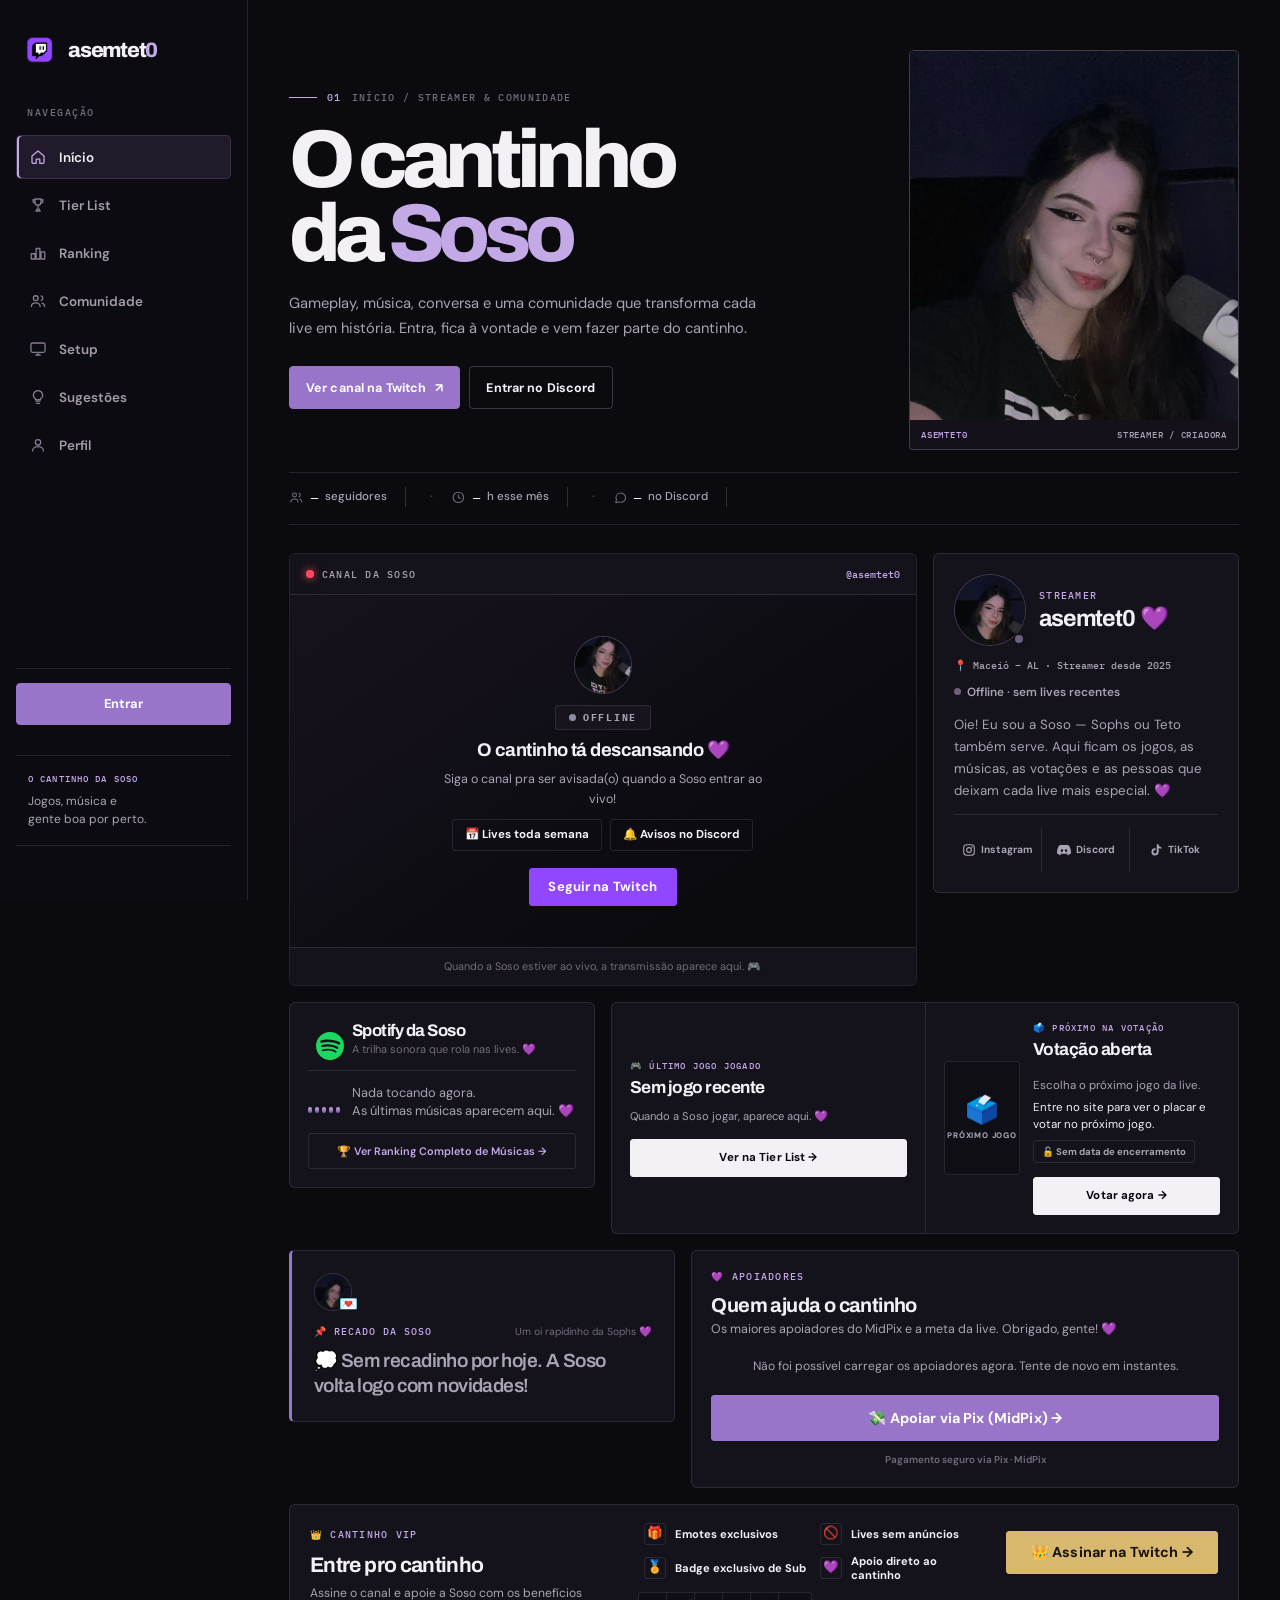
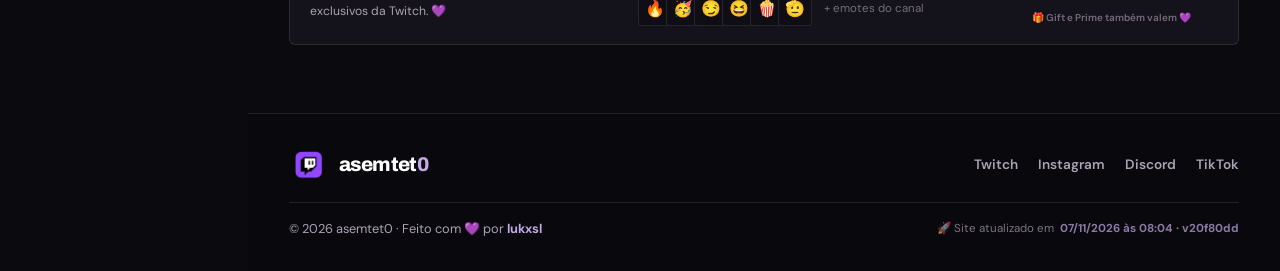
==== commit 390b2bb8: "att completa gpt" ====
--- a/index.html
+++ b/index.html
@@ -1,1192 +1,1076 @@
 <!DOCTYPE html>
+
 <html lang="pt-BR">
 <head>
-<meta charset="utf-8">
-<meta name="viewport" content="width=device-width, initial-scale=1">
+<meta charset="utf-8"/>
+<meta content="width=device-width, initial-scale=1" name="viewport"/>
 <title>asemtet0 — Streamer &amp; Comunidade | Soso (asemtet0)</title>
-<meta name="description" content="O cantinho da asemtet0 (Soso): lives na Twitch, tier list de jogos, ranking da comunidade, setup, playlist e votação do próximo jogo. Games, caos e gameplay duvidosa. 💜">
-<meta name="author" content="asemtet0">
-<meta name="robots" content="index, follow, max-image-preview:large">
-<link rel="canonical" href="https://asemtet0.vercel.app/">
-
-<meta property="og:site_name" content="asemtet0 — Cantinho da Soso">
-<meta property="og:locale" content="pt_BR">
-<meta property="og:title" content="asemtet0 — Streamer &amp; Comunidade 💜">
-<meta property="og:description" content="Lives na Twitch, tier list de jogos, ranking da comunidade, setup e votação do próximo jogo. Vem pro cantinho!">
-<meta property="og:type" content="website">
-<meta property="og:url" content="https://asemtet0.vercel.app/">
-<meta property="og:image" content="https://asemtet0.vercel.app/img/banner.png">
-<meta property="og:image:alt" content="Banner do cantinho da asemtet0">
-<meta name="twitter:card" content="summary_large_image">
-<meta name="twitter:title" content="asemtet0 — Streamer &amp; Comunidade 💜">
-<meta name="twitter:description" content="Lives na Twitch, tier list de jogos, ranking da comunidade, setup e votação do próximo jogo.">
-<meta name="twitter:image" content="https://asemtet0.vercel.app/img/banner.png">
-<meta name="theme-color" content="#0a0511">
-<link rel="icon" href="img/favicon.svg" type="image/svg+xml">
-<link rel="apple-touch-icon" href="img/avatar.png">
-<link rel="preconnect" href="https://fonts.googleapis.com">
-<link rel="preconnect" href="https://fonts.gstatic.com" crossorigin>
-<link rel="preconnect" href="https://player.twitch.tv">
-<link rel="dns-prefetch" href="https://static-cdn.jtvnw.net">
-<link href="https://fonts.googleapis.com/css2?family=Bricolage+Grotesque:opsz,wght@12..96,500;12..96,600;12..96,700;12..96,800&family=DM+Sans:wght@400;500;600;700&family=Inter:wght@400;500;600;700&family=JetBrains+Mono:wght@500;700&family=Syne:wght@600;700;800&display=swap" rel="stylesheet">
-
-<link rel="stylesheet" href="css/core.css">
-<link rel="stylesheet" href="css/components.css">
-<link rel="stylesheet" href="css/pages.css">
-<link rel="stylesheet" href="css/setup.css">
-<link rel="stylesheet" href="css/admin.css">
-<link rel="stylesheet" href="css/home.css">
+<meta content="O cantinho da asemtet0 (Soso): lives na Twitch, tier list de jogos, ranking da comunidade, setup, playlist e votação do próximo jogo. Games, caos e gameplay duvidosa. 💜" name="description"/>
+<meta content="asemtet0" name="author"/>
+<meta content="index, follow, max-image-preview:large" name="robots"/>
+<link href="https://asemtet0.vercel.app/" rel="canonical"/>
+<meta content="asemtet0 — Cantinho da Soso" property="og:site_name"/>
+<meta content="pt_BR" property="og:locale"/>
+<meta content="asemtet0 — Streamer &amp; Comunidade 💜" property="og:title"/>
+<meta content="Lives na Twitch, tier list de jogos, ranking da comunidade, setup e votação do próximo jogo. Vem pro cantinho!" property="og:description"/>
+<meta content="website" property="og:type"/>
+<meta content="https://asemtet0.vercel.app/" property="og:url"/>
+<meta content="https://asemtet0.vercel.app/img/banner.png" property="og:image"/>
+<meta content="Banner do cantinho da asemtet0" property="og:image:alt"/>
+<meta content="summary_large_image" name="twitter:card"/>
+<meta content="asemtet0 — Streamer &amp; Comunidade 💜" name="twitter:title"/>
+<meta content="Lives na Twitch, tier list de jogos, ranking da comunidade, setup e votação do próximo jogo." name="twitter:description"/>
+<meta content="https://asemtet0.vercel.app/img/banner.png" name="twitter:image"/>
+<meta content="#0B0A0F" name="theme-color"/>
+<link href="img/favicon.svg" rel="icon" type="image/svg+xml"/>
+<link href="img/avatar.png" rel="apple-touch-icon"/>
+<link href="https://fonts.googleapis.com" rel="preconnect"/>
+<link crossorigin="" href="https://fonts.gstatic.com" rel="preconnect"/>
+<link href="https://player.twitch.tv" rel="preconnect"/>
+<link href="https://static-cdn.jtvnw.net" rel="dns-prefetch"/>
+<link href="https://fonts.googleapis.com/css2?family=Archivo:wght@400;500;600;700;800;900&amp;family=DM+Sans:wght@400;500;600;700&amp;family=IBM+Plex+Mono:wght@400;500;600&amp;display=swap" rel="stylesheet"/>
+<link href="css/core.css" rel="stylesheet"/>
+<link href="css/components.css" rel="stylesheet"/>
+<link href="css/pages.css" rel="stylesheet"/>
+<link href="css/setup.css" rel="stylesheet"/>
+<link href="css/admin.css" rel="stylesheet"/>
+<link href="css/home.css" rel="stylesheet"/>
+<link href="css/redesign.css" rel="stylesheet"/>
 <script type="application/ld+json">
 {"@context":"https://schema.org","@type":"WebSite","name":"asemtet0 — Cantinho da Soso","alternateName":"asemtet0","url":"https://asemtet0.vercel.app/","inLanguage":"pt-BR","description":"Lives na Twitch, tier list de jogos, ranking da comunidade, setup e votação do próximo jogo.","author":{"@type":"Person","name":"asemtet0","alternateName":"Soso","url":"https://www.twitch.tv/asemtet0","sameAs":["https://www.twitch.tv/asemtet0","https://www.instagram.com/asemtet0/","https://www.tiktok.com/@sososemtet0"]}}
 </script>
 </head>
 <body>
-
 <!-- ==================== ÍCONES (sprite SVG único) ==================== -->
-<svg class="ico-sprite" aria-hidden="true" focusable="false" width="0" height="0" style="position:absolute;overflow:hidden">
-  <defs>
-    <symbol id="i-home" viewBox="0 0 24 24"><path d="M4 10.6 12 4l8 6.6V19a1.4 1.4 0 0 1-1.4 1.4h-4.2v-5.6H9.6v5.6H5.4A1.4 1.4 0 0 1 4 19v-8.4Z" fill="none" stroke="currentColor" stroke-width="1.7" stroke-linejoin="round"/></symbol>
-    <symbol id="i-trophy" viewBox="0 0 24 24"><path d="M8 4h8v4.2a4 4 0 0 1-8 0V4Z" fill="none" stroke="currentColor" stroke-width="1.7" stroke-linejoin="round"/><path d="M8 5H5.4v1.6A3 3 0 0 0 8 9.5M16 5h2.6v1.6A3 3 0 0 1 16 9.5M12 12.4V16m-3 4h6m-5 0 .4-2.6h3.2L14 20" fill="none" stroke="currentColor" stroke-width="1.7" stroke-linecap="round" stroke-linejoin="round"/></symbol>
-    <symbol id="i-podium" viewBox="0 0 24 24"><path d="M3 20h5v-7H3v7Zm6.5 0h5V6h-5v14ZM16 20h5v-9.5h-5V20Z" fill="none" stroke="currentColor" stroke-width="1.7" stroke-linejoin="round"/></symbol>
-    <symbol id="i-users" viewBox="0 0 24 24"><circle cx="9" cy="8.2" r="3.2" fill="none" stroke="currentColor" stroke-width="1.7"/><path d="M3.2 19.4c0-3 2.6-4.9 5.8-4.9s5.8 1.9 5.8 4.9" fill="none" stroke="currentColor" stroke-width="1.7" stroke-linecap="round"/><path d="M16.2 5.3a3 3 0 0 1 0 5.8M17.4 14.8c2.1.5 3.4 2.1 3.4 4.6" fill="none" stroke="currentColor" stroke-width="1.7" stroke-linecap="round"/></symbol>
-    <symbol id="i-monitor" viewBox="0 0 24 24"><rect x="2.6" y="4" width="18.8" height="12.4" rx="2" fill="none" stroke="currentColor" stroke-width="1.7"/><path d="M9 20h6m-3-3.6V20" fill="none" stroke="currentColor" stroke-width="1.7" stroke-linecap="round"/></symbol>
-    <symbol id="i-bulb" viewBox="0 0 24 24"><path d="M9.2 17.4h5.6M10 20.4h4M12 3.4a6 6 0 0 0-3.4 11v1.2h6.8v-1.2a6 6 0 0 0-3.4-11Z" fill="none" stroke="currentColor" stroke-width="1.7" stroke-linecap="round" stroke-linejoin="round"/></symbol>
-    <symbol id="i-user" viewBox="0 0 24 24"><circle cx="12" cy="8.4" r="3.6" fill="none" stroke="currentColor" stroke-width="1.7"/><path d="M4.8 20c0-3.5 3.2-5.7 7.2-5.7s7.2 2.2 7.2 5.7" fill="none" stroke="currentColor" stroke-width="1.7" stroke-linecap="round"/></symbol>
-    <symbol id="i-gear" viewBox="0 0 24 24"><circle cx="12" cy="12" r="3.1" fill="none" stroke="currentColor" stroke-width="1.7"/><path d="M19.5 14.2a1.6 1.6 0 0 0 .3 1.8l.1.1a2 2 0 1 1-2.8 2.8l-.1-.1a1.6 1.6 0 0 0-1.8-.3 1.6 1.6 0 0 0-1 1.5v.2a2 2 0 1 1-4 0v-.1a1.6 1.6 0 0 0-1-1.5 1.6 1.6 0 0 0-1.8.3l-.1.1a2 2 0 1 1-2.8-2.8l.1-.1a1.6 1.6 0 0 0 .3-1.8 1.6 1.6 0 0 0-1.5-1H3.3a2 2 0 1 1 0-4h.1a1.6 1.6 0 0 0 1.5-1 1.6 1.6 0 0 0-.3-1.8l-.1-.1a2 2 0 1 1 2.8-2.8l.1.1a1.6 1.6 0 0 0 1.8.3H9a1.6 1.6 0 0 0 1-1.5V3.3a2 2 0 1 1 4 0v.1a1.6 1.6 0 0 0 1 1.5 1.6 1.6 0 0 0 1.8-.3l.1-.1a2 2 0 1 1 2.8 2.8l-.1.1a1.6 1.6 0 0 0-.3 1.8V9a1.6 1.6 0 0 0 1.5 1h.2a2 2 0 1 1 0 4h-.1a1.6 1.6 0 0 0-1.5 1Z" fill="none" stroke="currentColor" stroke-width="1.5" stroke-linejoin="round"/></symbol>
-    <symbol id="i-close" viewBox="0 0 24 24"><path d="m6 6 12 12M18 6 6 18" fill="none" stroke="currentColor" stroke-width="1.9" stroke-linecap="round"/></symbol>
-    <symbol id="i-arrow-right" viewBox="0 0 24 24"><path d="M4 12h15m-5.4-5.6L19.6 12l-6 5.6" fill="none" stroke="currentColor" stroke-width="1.8" stroke-linecap="round" stroke-linejoin="round"/></symbol>
-    <symbol id="i-arrow-left" viewBox="0 0 24 24"><path d="M20 12H5m5.4-5.6L4.4 12l6 5.6" fill="none" stroke="currentColor" stroke-width="1.8" stroke-linecap="round" stroke-linejoin="round"/></symbol>
-    <symbol id="i-arrow-up" viewBox="0 0 24 24"><path d="M12 20V5m-5.6 5.4L12 4.4l5.6 6" fill="none" stroke="currentColor" stroke-width="1.8" stroke-linecap="round" stroke-linejoin="round"/></symbol>
-    <symbol id="i-search" viewBox="0 0 24 24"><circle cx="10.8" cy="10.8" r="6.4" fill="none" stroke="currentColor" stroke-width="1.8"/><path d="m15.6 15.6 4.4 4.4" fill="none" stroke="currentColor" stroke-width="1.8" stroke-linecap="round"/></symbol>
-    <symbol id="i-check" viewBox="0 0 24 24"><path d="m5 12.6 4.6 4.6L19 6.8" fill="none" stroke="currentColor" stroke-width="2" stroke-linecap="round" stroke-linejoin="round"/></symbol>
-    <symbol id="i-copy" viewBox="0 0 24 24"><rect x="8.6" y="8.6" width="11.4" height="11.4" rx="2.2" fill="none" stroke="currentColor" stroke-width="1.7"/><path d="M15.4 5.6a2.2 2.2 0 0 0-2.2-1.6H6.2A2.2 2.2 0 0 0 4 6.2v7a2.2 2.2 0 0 0 1.6 2.2" fill="none" stroke="currentColor" stroke-width="1.7" stroke-linecap="round"/></symbol>
-    <symbol id="i-play" viewBox="0 0 24 24"><path d="M8 5.4v13.2L19 12 8 5.4Z" fill="currentColor"/></symbol>
-    <symbol id="i-refresh" viewBox="0 0 24 24"><path d="M20 12a8 8 0 1 1-2.6-5.9M20 4.4V10h-5.6" fill="none" stroke="currentColor" stroke-width="1.8" stroke-linecap="round" stroke-linejoin="round"/></symbol>
-    <symbol id="i-volume" viewBox="0 0 24 24"><path d="M4 9.4h3.2L12 5.4v13.2L7.2 14.6H4V9.4Z" fill="none" stroke="currentColor" stroke-width="1.7" stroke-linejoin="round"/><path d="M15.6 9a4.2 4.2 0 0 1 0 6M18.2 6.4a8 8 0 0 1 0 11.2" fill="none" stroke="currentColor" stroke-width="1.7" stroke-linecap="round"/></symbol>
-    <symbol id="i-volume-off" viewBox="0 0 24 24"><path d="M4 9.4h3.2L12 5.4v13.2L7.2 14.6H4V9.4Z" fill="none" stroke="currentColor" stroke-width="1.7" stroke-linejoin="round"/><path d="m15.4 9.4 5 5m0-5-5 5" fill="none" stroke="currentColor" stroke-width="1.7" stroke-linecap="round"/></symbol>
-    <symbol id="i-eye" viewBox="0 0 24 24"><path d="M2.4 12S5.9 5.8 12 5.8 21.6 12 21.6 12 18.1 18.2 12 18.2 2.4 12 2.4 12Z" fill="none" stroke="currentColor" stroke-width="1.7" stroke-linejoin="round"/><circle cx="12" cy="12" r="2.9" fill="none" stroke="currentColor" stroke-width="1.7"/></symbol>
-    <symbol id="i-trash" viewBox="0 0 24 24"><path d="M4.4 6.6h15.2M9.4 6.6V4.4h5.2v2.2M6.4 6.6l.9 13h9.4l.9-13" fill="none" stroke="currentColor" stroke-width="1.7" stroke-linecap="round" stroke-linejoin="round"/></symbol>
-    <symbol id="i-download" viewBox="0 0 24 24"><path d="M12 3.8v11m-4.2-4.3L12 14.8l4.2-4.3M4.6 19.4h14.8" fill="none" stroke="currentColor" stroke-width="1.8" stroke-linecap="round" stroke-linejoin="round"/></symbol>
-    <symbol id="i-plus" viewBox="0 0 24 24"><path d="M12 5v14M5 12h14" fill="none" stroke="currentColor" stroke-width="1.9" stroke-linecap="round"/></symbol>
-    <symbol id="i-heart" viewBox="0 0 24 24"><path d="M12 20.2 4.8 13a4.6 4.6 0 0 1 6.5-6.5l.7.7.7-.7A4.6 4.6 0 0 1 19.2 13L12 20.2Z" fill="none" stroke="currentColor" stroke-width="1.7" stroke-linejoin="round"/></symbol>
-    <symbol id="i-calendar" viewBox="0 0 24 24"><rect x="3.4" y="5.4" width="17.2" height="15.2" rx="2.2" fill="none" stroke="currentColor" stroke-width="1.7"/><path d="M3.4 10.2h17.2M8.4 3.4v3.6m7.2-3.6v3.6" fill="none" stroke="currentColor" stroke-width="1.7" stroke-linecap="round"/></symbol>
-    <symbol id="i-clock" viewBox="0 0 24 24"><circle cx="12" cy="12" r="8.4" fill="none" stroke="currentColor" stroke-width="1.7"/><path d="M12 7.6V12l3 1.8" fill="none" stroke="currentColor" stroke-width="1.7" stroke-linecap="round"/></symbol>
-    <symbol id="i-gamepad" viewBox="0 0 24 24"><path d="M7.6 7.4h8.8a5 5 0 0 1 4.9 4l.7 4a2.6 2.6 0 0 1-4.6 2.2l-1.2-1.4H8.8l-1.2 1.4a2.6 2.6 0 0 1-4.6-2.2l.7-4a5 5 0 0 1 3.9-4Z" fill="none" stroke="currentColor" stroke-width="1.7" stroke-linejoin="round"/><path d="M8.4 11v3m-1.5-1.5h3" fill="none" stroke="currentColor" stroke-width="1.7" stroke-linecap="round"/><circle cx="16" cy="11.6" r="1" fill="currentColor"/><circle cx="17.8" cy="13.6" r="1" fill="currentColor"/></symbol>
-    <symbol id="i-film" viewBox="0 0 24 24"><rect x="3" y="5" width="18" height="14" rx="2.2" fill="none" stroke="currentColor" stroke-width="1.7"/><path d="M7.6 5v14M16.4 5v14M3 12h18" fill="none" stroke="currentColor" stroke-width="1.5"/></symbol>
-    <symbol id="i-sparkle" viewBox="0 0 24 24"><path d="M12 3.4 13.8 9l5.6 1.8-5.6 1.8L12 18.2l-1.8-5.6L4.6 10.8 10.2 9 12 3.4Z" fill="none" stroke="currentColor" stroke-width="1.6" stroke-linejoin="round"/><path d="M18.4 15.6l.7 2 2 .7-2 .7-.7 2-.7-2-2-.7 2-.7.7-2Z" fill="currentColor"/></symbol>
-    <symbol id="i-grid" viewBox="0 0 24 24"><rect x="4" y="4" width="6.6" height="6.6" rx="1.6" fill="none" stroke="currentColor" stroke-width="1.7"/><rect x="13.4" y="4" width="6.6" height="6.6" rx="1.6" fill="none" stroke="currentColor" stroke-width="1.7"/><rect x="4" y="13.4" width="6.6" height="6.6" rx="1.6" fill="none" stroke="currentColor" stroke-width="1.7"/><rect x="13.4" y="13.4" width="6.6" height="6.6" rx="1.6" fill="none" stroke="currentColor" stroke-width="1.7"/></symbol>
-    <symbol id="i-list" viewBox="0 0 24 24"><path d="M8.4 7h11.2M8.4 12h11.2M8.4 17h11.2" fill="none" stroke="currentColor" stroke-width="1.8" stroke-linecap="round"/><circle cx="4.8" cy="7" r="1.2" fill="currentColor"/><circle cx="4.8" cy="12" r="1.2" fill="currentColor"/><circle cx="4.8" cy="17" r="1.2" fill="currentColor"/></symbol>
-    <symbol id="i-filter" viewBox="0 0 24 24"><path d="M4 6.4h16L14 13v5.4l-4 2V13L4 6.4Z" fill="none" stroke="currentColor" stroke-width="1.7" stroke-linejoin="round"/></symbol>
-    <symbol id="i-chevron-down" viewBox="0 0 24 24"><path d="m6.4 9.6 5.6 5.6 5.6-5.6" fill="none" stroke="currentColor" stroke-width="1.9" stroke-linecap="round" stroke-linejoin="round"/></symbol>
-    <symbol id="i-alert" viewBox="0 0 24 24"><path d="M12 4 2.8 19.4h18.4L12 4Z" fill="none" stroke="currentColor" stroke-width="1.7" stroke-linejoin="round"/><path d="M12 10v4" fill="none" stroke="currentColor" stroke-width="1.8" stroke-linecap="round"/><circle cx="12" cy="16.8" r="1" fill="currentColor"/></symbol>
-    <symbol id="i-inbox" viewBox="0 0 24 24"><path d="M3.4 13.4 6.2 5h11.6l2.8 8.4v4.2a2 2 0 0 1-2 2H5.4a2 2 0 0 1-2-2v-4.2Z" fill="none" stroke="currentColor" stroke-width="1.7" stroke-linejoin="round"/><path d="M3.4 13.4h4.2l1.2 2.4h6.4l1.2-2.4h4.2" fill="none" stroke="currentColor" stroke-width="1.7" stroke-linejoin="round"/></symbol>
-    <symbol id="i-lock" viewBox="0 0 24 24"><rect x="4.6" y="10.4" width="14.8" height="9.6" rx="2.2" fill="none" stroke="currentColor" stroke-width="1.7"/><path d="M8.2 10.4V7.8a3.8 3.8 0 0 1 7.6 0v2.6" fill="none" stroke="currentColor" stroke-width="1.7" stroke-linecap="round"/></symbol>
-    <symbol id="i-mail" viewBox="0 0 24 24"><rect x="3" y="5.4" width="18" height="13.2" rx="2.2" fill="none" stroke="currentColor" stroke-width="1.7"/><path d="m3.8 7 8.2 6 8.2-6" fill="none" stroke="currentColor" stroke-width="1.7" stroke-linejoin="round"/></symbol>
-    <symbol id="i-crown" viewBox="0 0 24 24"><path d="M4 8.4l3.4 3L12 5l4.6 6.4 3.4-3L19.4 18H4.6L4 8.4Z" fill="none" stroke="currentColor" stroke-width="1.7" stroke-linejoin="round"/></symbol>
-    <symbol id="i-tag" viewBox="0 0 24 24"><path d="M11.4 3.4H20v8.6l-8.6 8.6a1.8 1.8 0 0 1-2.6 0l-6-6a1.8 1.8 0 0 1 0-2.6l8.6-8.6Z" fill="none" stroke="currentColor" stroke-width="1.7" stroke-linejoin="round"/><circle cx="16.2" cy="7.8" r="1.4" fill="currentColor"/></symbol>
-    <symbol id="i-sort" viewBox="0 0 24 24"><path d="M6.4 4.6v14.8m0 0-3-3m3 3 3-3M17.6 19.4V4.6m0 0-3 3m3-3 3 3" fill="none" stroke="currentColor" stroke-width="1.7" stroke-linecap="round" stroke-linejoin="round"/></symbol>
-    <symbol id="i-flame" viewBox="0 0 24 24"><path d="M12 21c3.6 0 6-2.4 6-5.6 0-4.4-4.4-6.6-3.4-12-3.4 1.4-5.2 4.2-5.2 6.6 0 1.4.4 2.4.4 3.2 0 1-.8 1.8-1.8 1.8S6 14.2 6 13c-.8 1-1 2.2-1 3.4C5 19 8 21 12 21Z" fill="none" stroke="currentColor" stroke-width="1.7" stroke-linejoin="round"/></symbol>
-    <symbol id="i-medal" viewBox="0 0 24 24"><circle cx="12" cy="14.6" r="5.4" fill="none" stroke="currentColor" stroke-width="1.7"/><path d="m8.4 9.4-2.6-6h4l2 4.4m3.8 1.6 2.6-6h-4l-2 4.4" fill="none" stroke="currentColor" stroke-width="1.7" stroke-linejoin="round"/></symbol>
-    <symbol id="i-shirt" viewBox="0 0 24 24"><path d="M8.6 3.4 4 6l1.8 4.2 2-.9v10.3h8.4V9.3l2 .9L20 6l-4.6-2.6a3.4 3.4 0 0 1-6.8 0Z" fill="none" stroke="currentColor" stroke-width="1.7" stroke-linejoin="round"/></symbol>
-    <symbol id="i-vote" viewBox="0 0 24 24"><path d="M4 12.6h16v7H4z" fill="none" stroke="currentColor" stroke-width="1.7" stroke-linejoin="round"/><path d="m8.2 8.6 2.6 2.6 5-5" fill="none" stroke="currentColor" stroke-width="1.8" stroke-linecap="round" stroke-linejoin="round"/></symbol>
-    <symbol id="i-bug" viewBox="0 0 24 24"><rect x="7.6" y="8" width="8.8" height="11" rx="4.4" fill="none" stroke="currentColor" stroke-width="1.7"/><path d="M9.4 8V6.4a2.6 2.6 0 0 1 5.2 0V8M4.4 11.4h3.2m12 0h-3.2M4.4 16.4h3.2m12 0h-3.2M7.6 19.4l-2 2m12.8-2 2 2" fill="none" stroke="currentColor" stroke-width="1.7" stroke-linecap="round"/></symbol>
-    <symbol id="i-message" viewBox="0 0 24 24"><path d="M20.4 12.4a7.6 7.6 0 0 1-7.6 7.6 8.2 8.2 0 0 1-3.3-.7L4.4 20.6l1.3-4.6a7.6 7.6 0 0 1-.8-3.4A7.6 7.6 0 0 1 12.4 5a7.6 7.6 0 0 1 8 7.4Z" fill="none" stroke="currentColor" stroke-width="1.7" stroke-linejoin="round"/></symbol>
-    <symbol id="i-clip" viewBox="0 0 24 24"><rect x="3" y="5.4" width="18" height="13.2" rx="2.4" fill="none" stroke="currentColor" stroke-width="1.7"/><path d="M10.4 9.6 15 12l-4.6 2.4V9.6Z" fill="currentColor"/></symbol>
-    <symbol id="i-book" viewBox="0 0 24 24"><path d="M4 5.4h6.2A2.4 2.4 0 0 1 12.6 7.8v11.4a2.4 2.4 0 0 0-2.4-2.4H4V5.4Zm16 0h-6.2a2.4 2.4 0 0 0-2.4 2.4v11.4a2.4 2.4 0 0 1 2.4-2.4H20V5.4Z" fill="none" stroke="currentColor" stroke-width="1.7" stroke-linejoin="round"/></symbol>
-    <symbol id="i-command" viewBox="0 0 24 24"><path d="M9 6.4a2.4 2.4 0 1 0-2.4 2.4H9V6.4Zm0 0v11.2M9 17.6a2.4 2.4 0 1 1-2.4-2.4H9v2.4Zm6-11.2a2.4 2.4 0 1 1 2.4 2.4H15V6.4Zm0 0v11.2m0 0a2.4 2.4 0 1 0 2.4-2.4H15v2.4ZM9 8.8h6v6.4H9V8.8Z" fill="none" stroke="currentColor" stroke-width="1.6" stroke-linejoin="round"/></symbol>
-    <symbol id="i-tools" viewBox="0 0 24 24"><path d="m4 20 7.4-7.4m0 0-2.8-2.8 4-4 2.8 2.8-4 4Zm5.6-8.4 4.8-4.8a2.8 2.8 0 1 1 4 4l-4.8 4.8" fill="none" stroke="currentColor" stroke-width="1.7" stroke-linecap="round" stroke-linejoin="round"/></symbol>
-    <symbol id="i-external" viewBox="0 0 24 24"><path d="M14 4h6v6m0-6-8.4 8.4M18 14.4v4.2a1.8 1.8 0 0 1-1.8 1.8H5.4a1.8 1.8 0 0 1-1.8-1.8V7.8A1.8 1.8 0 0 1 5.4 6h4.2" fill="none" stroke="currentColor" stroke-width="1.7" stroke-linecap="round" stroke-linejoin="round"/></symbol>
-    <symbol id="i-music" viewBox="0 0 24 24"><path d="M9.4 18.4V6l10-2v12.4" fill="none" stroke="currentColor" stroke-width="1.7" stroke-linejoin="round"/><circle cx="6.6" cy="18.4" r="2.8" fill="none" stroke="currentColor" stroke-width="1.7"/><circle cx="16.6" cy="16.4" r="2.8" fill="none" stroke="currentColor" stroke-width="1.7"/></symbol>
-    <symbol id="i-coin" viewBox="0 0 24 24"><circle cx="12" cy="12" r="8.4" fill="none" stroke="currentColor" stroke-width="1.7"/><path d="M12 7.4v9.2m2.4-7.2c-2.4-1.4-4.8-.4-4.8 1.2s4.8.8 4.8 2.6-2.4 2.6-4.8 1.2" fill="none" stroke="currentColor" stroke-width="1.7" stroke-linecap="round"/></symbol>
-    <symbol id="i-sword" viewBox="0 0 24 24"><path d="M20.4 3.6 13 11m-1.8 1.8L4.6 19.4M14.8 18l5.2 2-2-5.2M6.6 4.8l4.6 4.6m-6 2.4 5.4 5.4M4.2 13.8l6 6" fill="none" stroke="currentColor" stroke-width="1.7" stroke-linecap="round" stroke-linejoin="round"/></symbol>
-    <symbol id="i-map" viewBox="0 0 24 24"><path d="m3.4 6.4 5.6-2 6 2 5.6-2v13.2l-5.6 2-6-2-5.6 2V6.4Z" fill="none" stroke="currentColor" stroke-width="1.7" stroke-linejoin="round"/><path d="M9 4.4v13.2m6-11.2v13.2" fill="none" stroke="currentColor" stroke-width="1.5"/></symbol>
-    <symbol id="i-mask" viewBox="0 0 24 24"><path d="M4.4 5.4c5.2-1.2 10-1.2 15.2 0 .8 4.6-1 9-4.2 11.2-2.3 1.6-4.5 1.6-6.8 0C5.4 14.4 3.6 10 4.4 5.4Z" fill="none" stroke="currentColor" stroke-width="1.7" stroke-linejoin="round"/><path d="M8 10.2c1-.8 2.2-.8 3.2 0m1.6 0c1-.8 2.2-.8 3.2 0M9.4 15c1.7 1 3.5 1 5.2 0" fill="none" stroke="currentColor" stroke-width="1.7" stroke-linecap="round"/></symbol>
-    <symbol id="i-ghost" viewBox="0 0 24 24"><path d="M5 20V10.4a7 7 0 0 1 14 0V20l-2.4-1.8L14.2 20l-2.2-1.8L9.8 20l-2.4-1.8L5 20Z" fill="none" stroke="currentColor" stroke-width="1.7" stroke-linejoin="round"/><circle cx="9.4" cy="10.4" r="1" fill="currentColor"/><circle cx="14.6" cy="10.4" r="1" fill="currentColor"/></symbol>
-    <symbol id="i-target" viewBox="0 0 24 24"><circle cx="12" cy="12" r="8.2" fill="none" stroke="currentColor" stroke-width="1.7"/><circle cx="12" cy="12" r="4.4" fill="none" stroke="currentColor" stroke-width="1.7"/><circle cx="12" cy="12" r="1.2" fill="currentColor"/><path d="M12 1.8v3.4M12 18.8v3.4M1.8 12h3.4m13.6 0h3.4" fill="none" stroke="currentColor" stroke-width="1.7" stroke-linecap="round"/></symbol>
-    <symbol id="i-chess" viewBox="0 0 24 24"><path d="M8.6 20.4h6.8M9.4 17h5.2l-1-3.4h-3.2l-1 3.4ZM10.2 13.6h3.6l1.6-5.2h-2l1.4-4.4-3.4 1.2L10.2 4l1.4 4.4h-2l.6 5.2Z" fill="none" stroke="currentColor" stroke-width="1.7" stroke-linecap="round" stroke-linejoin="round"/></symbol>
-    <symbol id="i-ball" viewBox="0 0 24 24"><circle cx="12" cy="12" r="8.4" fill="none" stroke="currentColor" stroke-width="1.7"/><path d="m12 6.6 4.4 3.1-1.7 5.2H9.3L7.6 9.7 12 6.6Zm0 0V3.8M7.6 9.7 4.2 8.6m4.4 6.3-2.4 3m7.4-3 2.4 3m-1.7-5.2 3.2-1.1" fill="none" stroke="currentColor" stroke-width="1.5" stroke-linecap="round" stroke-linejoin="round"/></symbol>
-    <symbol id="i-puzzle" viewBox="0 0 24 24"><path d="M9.6 4.2a2.2 2.2 0 0 1 4.4 0v.8h3.4a1.6 1.6 0 0 1 1.6 1.6v3.8h-.8a2.2 2.2 0 0 0 0 4.4h.8v3.6a1.6 1.6 0 0 1-1.6 1.6h-3.6v-.8a2.2 2.2 0 0 0-4.4 0v.8H6a1.6 1.6 0 0 1-1.6-1.6v-3.4h.8a2.2 2.2 0 0 0 0-4.4h-.8V6.6A1.6 1.6 0 0 1 6 5h3.6v-.8Z" fill="none" stroke="currentColor" stroke-width="1.6" stroke-linejoin="round"/></symbol>
-    <symbol id="i-rocket" viewBox="0 0 24 24"><path d="M14.2 4.2c2.8-1.8 5.6-1.4 5.6-1.4s.4 2.8-1.4 5.6L13 14.4l-3.4-3.4 4.6-6.8Z" fill="none" stroke="currentColor" stroke-width="1.7" stroke-linejoin="round"/><path d="m9.6 11-3.2.8L4 15.2l3.6.4.4 3.6 3.4-2.4.8-3.2M15.2 8.8h.01" fill="none" stroke="currentColor" stroke-width="1.7" stroke-linecap="round" stroke-linejoin="round"/></symbol>
-    <symbol id="i-palette" viewBox="0 0 24 24"><path d="M12 3.4a8.6 8.6 0 0 0 0 17.2c1.4 0 2.2-.9 2.2-2 0-.6-.3-1.1-.6-1.5-.3-.4-.6-.9-.6-1.5 0-1 .8-1.8 1.8-1.8h1.6a4.2 4.2 0 0 0 4.2-4.2c0-3.4-3.8-6.2-8.6-6.2Z" fill="none" stroke="currentColor" stroke-width="1.7" stroke-linejoin="round"/><circle cx="7.4" cy="10.2" r="1.1" fill="currentColor"/><circle cx="10" cy="6.8" r="1.1" fill="currentColor"/><circle cx="14.4" cy="7" r="1.1" fill="currentColor"/><circle cx="17.2" cy="10.4" r="1.1" fill="currentColor"/></symbol>
-    <symbol id="i-laugh" viewBox="0 0 24 24"><circle cx="12" cy="12" r="8.6" fill="none" stroke="currentColor" stroke-width="1.7"/><path d="M7.6 9.4c.8-1 2-1 2.8 0m3.2 0c.8-1 2-1 2.8 0M7.8 13.4h8.4c-.4 2.8-2.2 4.4-4.2 4.4s-3.8-1.6-4.2-4.4Z" fill="none" stroke="currentColor" stroke-width="1.7" stroke-linecap="round" stroke-linejoin="round"/></symbol>
-    <symbol id="i-wand" viewBox="0 0 24 24"><path d="M4 20 15.4 8.6m2.2-2.2 1.2-1.2M17.6 6.4l-1.2 1.2m4.8 1.6-1.6.4-.4 1.6-.4-1.6-1.6-.4 1.6-.4.4-1.6.4 1.6 1.6.4ZM7.4 4.6l-.5 2-2 .5 2 .5.5 2 .5-2 2-.5-2-.5-.5-2Z" fill="none" stroke="currentColor" stroke-width="1.7" stroke-linecap="round" stroke-linejoin="round"/></symbol>
-    <symbol id="i-flag" viewBox="0 0 24 24"><path d="M5.4 21V3.8m0 .8h12.2l-2.4 4.4 2.4 4.4H5.4" fill="none" stroke="currentColor" stroke-width="1.8" stroke-linecap="round" stroke-linejoin="round"/></symbol>
-  </defs>
+<svg aria-hidden="true" class="ico-sprite" focusable="false" height="0" style="position:absolute;overflow:hidden" width="0">
+<defs>
+<symbol id="i-home" viewbox="0 0 24 24"><path d="M4 10.6 12 4l8 6.6V19a1.4 1.4 0 0 1-1.4 1.4h-4.2v-5.6H9.6v5.6H5.4A1.4 1.4 0 0 1 4 19v-8.4Z" fill="none" stroke="currentColor" stroke-linejoin="round" stroke-width="1.7"></path></symbol>
+<symbol id="i-trophy" viewbox="0 0 24 24"><path d="M8 4h8v4.2a4 4 0 0 1-8 0V4Z" fill="none" stroke="currentColor" stroke-linejoin="round" stroke-width="1.7"></path><path d="M8 5H5.4v1.6A3 3 0 0 0 8 9.5M16 5h2.6v1.6A3 3 0 0 1 16 9.5M12 12.4V16m-3 4h6m-5 0 .4-2.6h3.2L14 20" fill="none" stroke="currentColor" stroke-linecap="round" stroke-linejoin="round" stroke-width="1.7"></path></symbol>
+<symbol id="i-podium" viewbox="0 0 24 24"><path d="M3 20h5v-7H3v7Zm6.5 0h5V6h-5v14ZM16 20h5v-9.5h-5V20Z" fill="none" stroke="currentColor" stroke-linejoin="round" stroke-width="1.7"></path></symbol>
+<symbol id="i-users" viewbox="0 0 24 24"><circle cx="9" cy="8.2" fill="none" r="3.2" stroke="currentColor" stroke-width="1.7"></circle><path d="M3.2 19.4c0-3 2.6-4.9 5.8-4.9s5.8 1.9 5.8 4.9" fill="none" stroke="currentColor" stroke-linecap="round" stroke-width="1.7"></path><path d="M16.2 5.3a3 3 0 0 1 0 5.8M17.4 14.8c2.1.5 3.4 2.1 3.4 4.6" fill="none" stroke="currentColor" stroke-linecap="round" stroke-width="1.7"></path></symbol>
+<symbol id="i-monitor" viewbox="0 0 24 24"><rect fill="none" height="12.4" rx="2" stroke="currentColor" stroke-width="1.7" width="18.8" x="2.6" y="4"></rect><path d="M9 20h6m-3-3.6V20" fill="none" stroke="currentColor" stroke-linecap="round" stroke-width="1.7"></path></symbol>
+<symbol id="i-bulb" viewbox="0 0 24 24"><path d="M9.2 17.4h5.6M10 20.4h4M12 3.4a6 6 0 0 0-3.4 11v1.2h6.8v-1.2a6 6 0 0 0-3.4-11Z" fill="none" stroke="currentColor" stroke-linecap="round" stroke-linejoin="round" stroke-width="1.7"></path></symbol>
+<symbol id="i-user" viewbox="0 0 24 24"><circle cx="12" cy="8.4" fill="none" r="3.6" stroke="currentColor" stroke-width="1.7"></circle><path d="M4.8 20c0-3.5 3.2-5.7 7.2-5.7s7.2 2.2 7.2 5.7" fill="none" stroke="currentColor" stroke-linecap="round" stroke-width="1.7"></path></symbol>
+<symbol id="i-gear" viewbox="0 0 24 24"><circle cx="12" cy="12" fill="none" r="3.1" stroke="currentColor" stroke-width="1.7"></circle><path d="M19.5 14.2a1.6 1.6 0 0 0 .3 1.8l.1.1a2 2 0 1 1-2.8 2.8l-.1-.1a1.6 1.6 0 0 0-1.8-.3 1.6 1.6 0 0 0-1 1.5v.2a2 2 0 1 1-4 0v-.1a1.6 1.6 0 0 0-1-1.5 1.6 1.6 0 0 0-1.8.3l-.1.1a2 2 0 1 1-2.8-2.8l.1-.1a1.6 1.6 0 0 0 .3-1.8 1.6 1.6 0 0 0-1.5-1H3.3a2 2 0 1 1 0-4h.1a1.6 1.6 0 0 0 1.5-1 1.6 1.6 0 0 0-.3-1.8l-.1-.1a2 2 0 1 1 2.8-2.8l.1.1a1.6 1.6 0 0 0 1.8.3H9a1.6 1.6 0 0 0 1-1.5V3.3a2 2 0 1 1 4 0v.1a1.6 1.6 0 0 0 1 1.5 1.6 1.6 0 0 0 1.8-.3l.1-.1a2 2 0 1 1 2.8 2.8l-.1.1a1.6 1.6 0 0 0-.3 1.8V9a1.6 1.6 0 0 0 1.5 1h.2a2 2 0 1 1 0 4h-.1a1.6 1.6 0 0 0-1.5 1Z" fill="none" stroke="currentColor" stroke-linejoin="round" stroke-width="1.5"></path></symbol>
+<symbol id="i-close" viewbox="0 0 24 24"><path d="m6 6 12 12M18 6 6 18" fill="none" stroke="currentColor" stroke-linecap="round" stroke-width="1.9"></path></symbol>
+<symbol id="i-arrow-right" viewbox="0 0 24 24"><path d="M4 12h15m-5.4-5.6L19.6 12l-6 5.6" fill="none" stroke="currentColor" stroke-linecap="round" stroke-linejoin="round" stroke-width="1.8"></path></symbol>
+<symbol id="i-arrow-left" viewbox="0 0 24 24"><path d="M20 12H5m5.4-5.6L4.4 12l6 5.6" fill="none" stroke="currentColor" stroke-linecap="round" stroke-linejoin="round" stroke-width="1.8"></path></symbol>
+<symbol id="i-arrow-up" viewbox="0 0 24 24"><path d="M12 20V5m-5.6 5.4L12 4.4l5.6 6" fill="none" stroke="currentColor" stroke-linecap="round" stroke-linejoin="round" stroke-width="1.8"></path></symbol>
+<symbol id="i-search" viewbox="0 0 24 24"><circle cx="10.8" cy="10.8" fill="none" r="6.4" stroke="currentColor" stroke-width="1.8"></circle><path d="m15.6 15.6 4.4 4.4" fill="none" stroke="currentColor" stroke-linecap="round" stroke-width="1.8"></path></symbol>
+<symbol id="i-check" viewbox="0 0 24 24"><path d="m5 12.6 4.6 4.6L19 6.8" fill="none" stroke="currentColor" stroke-linecap="round" stroke-linejoin="round" stroke-width="2"></path></symbol>
+<symbol id="i-copy" viewbox="0 0 24 24"><rect fill="none" height="11.4" rx="2.2" stroke="currentColor" stroke-width="1.7" width="11.4" x="8.6" y="8.6"></rect><path d="M15.4 5.6a2.2 2.2 0 0 0-2.2-1.6H6.2A2.2 2.2 0 0 0 4 6.2v7a2.2 2.2 0 0 0 1.6 2.2" fill="none" stroke="currentColor" stroke-linecap="round" stroke-width="1.7"></path></symbol>
+<symbol id="i-play" viewbox="0 0 24 24"><path d="M8 5.4v13.2L19 12 8 5.4Z" fill="currentColor"></path></symbol>
+<symbol id="i-refresh" viewbox="0 0 24 24"><path d="M20 12a8 8 0 1 1-2.6-5.9M20 4.4V10h-5.6" fill="none" stroke="currentColor" stroke-linecap="round" stroke-linejoin="round" stroke-width="1.8"></path></symbol>
+<symbol id="i-volume" viewbox="0 0 24 24"><path d="M4 9.4h3.2L12 5.4v13.2L7.2 14.6H4V9.4Z" fill="none" stroke="currentColor" stroke-linejoin="round" stroke-width="1.7"></path><path d="M15.6 9a4.2 4.2 0 0 1 0 6M18.2 6.4a8 8 0 0 1 0 11.2" fill="none" stroke="currentColor" stroke-linecap="round" stroke-width="1.7"></path></symbol>
+<symbol id="i-volume-off" viewbox="0 0 24 24"><path d="M4 9.4h3.2L12 5.4v13.2L7.2 14.6H4V9.4Z" fill="none" stroke="currentColor" stroke-linejoin="round" stroke-width="1.7"></path><path d="m15.4 9.4 5 5m0-5-5 5" fill="none" stroke="currentColor" stroke-linecap="round" stroke-width="1.7"></path></symbol>
+<symbol id="i-eye" viewbox="0 0 24 24"><path d="M2.4 12S5.9 5.8 12 5.8 21.6 12 21.6 12 18.1 18.2 12 18.2 2.4 12 2.4 12Z" fill="none" stroke="currentColor" stroke-linejoin="round" stroke-width="1.7"></path><circle cx="12" cy="12" fill="none" r="2.9" stroke="currentColor" stroke-width="1.7"></circle></symbol>
+<symbol id="i-trash" viewbox="0 0 24 24"><path d="M4.4 6.6h15.2M9.4 6.6V4.4h5.2v2.2M6.4 6.6l.9 13h9.4l.9-13" fill="none" stroke="currentColor" stroke-linecap="round" stroke-linejoin="round" stroke-width="1.7"></path></symbol>
+<symbol id="i-download" viewbox="0 0 24 24"><path d="M12 3.8v11m-4.2-4.3L12 14.8l4.2-4.3M4.6 19.4h14.8" fill="none" stroke="currentColor" stroke-linecap="round" stroke-linejoin="round" stroke-width="1.8"></path></symbol>
+<symbol id="i-plus" viewbox="0 0 24 24"><path d="M12 5v14M5 12h14" fill="none" stroke="currentColor" stroke-linecap="round" stroke-width="1.9"></path></symbol>
+<symbol id="i-heart" viewbox="0 0 24 24"><path d="M12 20.2 4.8 13a4.6 4.6 0 0 1 6.5-6.5l.7.7.7-.7A4.6 4.6 0 0 1 19.2 13L12 20.2Z" fill="none" stroke="currentColor" stroke-linejoin="round" stroke-width="1.7"></path></symbol>
+<symbol id="i-calendar" viewbox="0 0 24 24"><rect fill="none" height="15.2" rx="2.2" stroke="currentColor" stroke-width="1.7" width="17.2" x="3.4" y="5.4"></rect><path d="M3.4 10.2h17.2M8.4 3.4v3.6m7.2-3.6v3.6" fill="none" stroke="currentColor" stroke-linecap="round" stroke-width="1.7"></path></symbol>
+<symbol id="i-clock" viewbox="0 0 24 24"><circle cx="12" cy="12" fill="none" r="8.4" stroke="currentColor" stroke-width="1.7"></circle><path d="M12 7.6V12l3 1.8" fill="none" stroke="currentColor" stroke-linecap="round" stroke-width="1.7"></path></symbol>
+<symbol id="i-gamepad" viewbox="0 0 24 24"><path d="M7.6 7.4h8.8a5 5 0 0 1 4.9 4l.7 4a2.6 2.6 0 0 1-4.6 2.2l-1.2-1.4H8.8l-1.2 1.4a2.6 2.6 0 0 1-4.6-2.2l.7-4a5 5 0 0 1 3.9-4Z" fill="none" stroke="currentColor" stroke-linejoin="round" stroke-width="1.7"></path><path d="M8.4 11v3m-1.5-1.5h3" fill="none" stroke="currentColor" stroke-linecap="round" stroke-width="1.7"></path><circle cx="16" cy="11.6" fill="currentColor" r="1"></circle><circle cx="17.8" cy="13.6" fill="currentColor" r="1"></circle></symbol>
+<symbol id="i-film" viewbox="0 0 24 24"><rect fill="none" height="14" rx="2.2" stroke="currentColor" stroke-width="1.7" width="18" x="3" y="5"></rect><path d="M7.6 5v14M16.4 5v14M3 12h18" fill="none" stroke="currentColor" stroke-width="1.5"></path></symbol>
+<symbol id="i-sparkle" viewbox="0 0 24 24"><path d="M12 3.4 13.8 9l5.6 1.8-5.6 1.8L12 18.2l-1.8-5.6L4.6 10.8 10.2 9 12 3.4Z" fill="none" stroke="currentColor" stroke-linejoin="round" stroke-width="1.6"></path><path d="M18.4 15.6l.7 2 2 .7-2 .7-.7 2-.7-2-2-.7 2-.7.7-2Z" fill="currentColor"></path></symbol>
+<symbol id="i-grid" viewbox="0 0 24 24"><rect fill="none" height="6.6" rx="1.6" stroke="currentColor" stroke-width="1.7" width="6.6" x="4" y="4"></rect><rect fill="none" height="6.6" rx="1.6" stroke="currentColor" stroke-width="1.7" width="6.6" x="13.4" y="4"></rect><rect fill="none" height="6.6" rx="1.6" stroke="currentColor" stroke-width="1.7" width="6.6" x="4" y="13.4"></rect><rect fill="none" height="6.6" rx="1.6" stroke="currentColor" stroke-width="1.7" width="6.6" x="13.4" y="13.4"></rect></symbol>
+<symbol id="i-list" viewbox="0 0 24 24"><path d="M8.4 7h11.2M8.4 12h11.2M8.4 17h11.2" fill="none" stroke="currentColor" stroke-linecap="round" stroke-width="1.8"></path><circle cx="4.8" cy="7" fill="currentColor" r="1.2"></circle><circle cx="4.8" cy="12" fill="currentColor" r="1.2"></circle><circle cx="4.8" cy="17" fill="currentColor" r="1.2"></circle></symbol>
+<symbol id="i-filter" viewbox="0 0 24 24"><path d="M4 6.4h16L14 13v5.4l-4 2V13L4 6.4Z" fill="none" stroke="currentColor" stroke-linejoin="round" stroke-width="1.7"></path></symbol>
+<symbol id="i-chevron-down" viewbox="0 0 24 24"><path d="m6.4 9.6 5.6 5.6 5.6-5.6" fill="none" stroke="currentColor" stroke-linecap="round" stroke-linejoin="round" stroke-width="1.9"></path></symbol>
+<symbol id="i-alert" viewbox="0 0 24 24"><path d="M12 4 2.8 19.4h18.4L12 4Z" fill="none" stroke="currentColor" stroke-linejoin="round" stroke-width="1.7"></path><path d="M12 10v4" fill="none" stroke="currentColor" stroke-linecap="round" stroke-width="1.8"></path><circle cx="12" cy="16.8" fill="currentColor" r="1"></circle></symbol>
+<symbol id="i-inbox" viewbox="0 0 24 24"><path d="M3.4 13.4 6.2 5h11.6l2.8 8.4v4.2a2 2 0 0 1-2 2H5.4a2 2 0 0 1-2-2v-4.2Z" fill="none" stroke="currentColor" stroke-linejoin="round" stroke-width="1.7"></path><path d="M3.4 13.4h4.2l1.2 2.4h6.4l1.2-2.4h4.2" fill="none" stroke="currentColor" stroke-linejoin="round" stroke-width="1.7"></path></symbol>
+<symbol id="i-lock" viewbox="0 0 24 24"><rect fill="none" height="9.6" rx="2.2" stroke="currentColor" stroke-width="1.7" width="14.8" x="4.6" y="10.4"></rect><path d="M8.2 10.4V7.8a3.8 3.8 0 0 1 7.6 0v2.6" fill="none" stroke="currentColor" stroke-linecap="round" stroke-width="1.7"></path></symbol>
+<symbol id="i-mail" viewbox="0 0 24 24"><rect fill="none" height="13.2" rx="2.2" stroke="currentColor" stroke-width="1.7" width="18" x="3" y="5.4"></rect><path d="m3.8 7 8.2 6 8.2-6" fill="none" stroke="currentColor" stroke-linejoin="round" stroke-width="1.7"></path></symbol>
+<symbol id="i-crown" viewbox="0 0 24 24"><path d="M4 8.4l3.4 3L12 5l4.6 6.4 3.4-3L19.4 18H4.6L4 8.4Z" fill="none" stroke="currentColor" stroke-linejoin="round" stroke-width="1.7"></path></symbol>
+<symbol id="i-tag" viewbox="0 0 24 24"><path d="M11.4 3.4H20v8.6l-8.6 8.6a1.8 1.8 0 0 1-2.6 0l-6-6a1.8 1.8 0 0 1 0-2.6l8.6-8.6Z" fill="none" stroke="currentColor" stroke-linejoin="round" stroke-width="1.7"></path><circle cx="16.2" cy="7.8" fill="currentColor" r="1.4"></circle></symbol>
+<symbol id="i-sort" viewbox="0 0 24 24"><path d="M6.4 4.6v14.8m0 0-3-3m3 3 3-3M17.6 19.4V4.6m0 0-3 3m3-3 3 3" fill="none" stroke="currentColor" stroke-linecap="round" stroke-linejoin="round" stroke-width="1.7"></path></symbol>
+<symbol id="i-flame" viewbox="0 0 24 24"><path d="M12 21c3.6 0 6-2.4 6-5.6 0-4.4-4.4-6.6-3.4-12-3.4 1.4-5.2 4.2-5.2 6.6 0 1.4.4 2.4.4 3.2 0 1-.8 1.8-1.8 1.8S6 14.2 6 13c-.8 1-1 2.2-1 3.4C5 19 8 21 12 21Z" fill="none" stroke="currentColor" stroke-linejoin="round" stroke-width="1.7"></path></symbol>
+<symbol id="i-medal" viewbox="0 0 24 24"><circle cx="12" cy="14.6" fill="none" r="5.4" stroke="currentColor" stroke-width="1.7"></circle><path d="m8.4 9.4-2.6-6h4l2 4.4m3.8 1.6 2.6-6h-4l-2 4.4" fill="none" stroke="currentColor" stroke-linejoin="round" stroke-width="1.7"></path></symbol>
+<symbol id="i-shirt" viewbox="0 0 24 24"><path d="M8.6 3.4 4 6l1.8 4.2 2-.9v10.3h8.4V9.3l2 .9L20 6l-4.6-2.6a3.4 3.4 0 0 1-6.8 0Z" fill="none" stroke="currentColor" stroke-linejoin="round" stroke-width="1.7"></path></symbol>
+<symbol id="i-vote" viewbox="0 0 24 24"><path d="M4 12.6h16v7H4z" fill="none" stroke="currentColor" stroke-linejoin="round" stroke-width="1.7"></path><path d="m8.2 8.6 2.6 2.6 5-5" fill="none" stroke="currentColor" stroke-linecap="round" stroke-linejoin="round" stroke-width="1.8"></path></symbol>
+<symbol id="i-bug" viewbox="0 0 24 24"><rect fill="none" height="11" rx="4.4" stroke="currentColor" stroke-width="1.7" width="8.8" x="7.6" y="8"></rect><path d="M9.4 8V6.4a2.6 2.6 0 0 1 5.2 0V8M4.4 11.4h3.2m12 0h-3.2M4.4 16.4h3.2m12 0h-3.2M7.6 19.4l-2 2m12.8-2 2 2" fill="none" stroke="currentColor" stroke-linecap="round" stroke-width="1.7"></path></symbol>
+<symbol id="i-message" viewbox="0 0 24 24"><path d="M20.4 12.4a7.6 7.6 0 0 1-7.6 7.6 8.2 8.2 0 0 1-3.3-.7L4.4 20.6l1.3-4.6a7.6 7.6 0 0 1-.8-3.4A7.6 7.6 0 0 1 12.4 5a7.6 7.6 0 0 1 8 7.4Z" fill="none" stroke="currentColor" stroke-linejoin="round" stroke-width="1.7"></path></symbol>
+<symbol id="i-clip" viewbox="0 0 24 24"><rect fill="none" height="13.2" rx="2.4" stroke="currentColor" stroke-width="1.7" width="18" x="3" y="5.4"></rect><path d="M10.4 9.6 15 12l-4.6 2.4V9.6Z" fill="currentColor"></path></symbol>
+<symbol id="i-book" viewbox="0 0 24 24"><path d="M4 5.4h6.2A2.4 2.4 0 0 1 12.6 7.8v11.4a2.4 2.4 0 0 0-2.4-2.4H4V5.4Zm16 0h-6.2a2.4 2.4 0 0 0-2.4 2.4v11.4a2.4 2.4 0 0 1 2.4-2.4H20V5.4Z" fill="none" stroke="currentColor" stroke-linejoin="round" stroke-width="1.7"></path></symbol>
+<symbol id="i-command" viewbox="0 0 24 24"><path d="M9 6.4a2.4 2.4 0 1 0-2.4 2.4H9V6.4Zm0 0v11.2M9 17.6a2.4 2.4 0 1 1-2.4-2.4H9v2.4Zm6-11.2a2.4 2.4 0 1 1 2.4 2.4H15V6.4Zm0 0v11.2m0 0a2.4 2.4 0 1 0 2.4-2.4H15v2.4ZM9 8.8h6v6.4H9V8.8Z" fill="none" stroke="currentColor" stroke-linejoin="round" stroke-width="1.6"></path></symbol>
+<symbol id="i-tools" viewbox="0 0 24 24"><path d="m4 20 7.4-7.4m0 0-2.8-2.8 4-4 2.8 2.8-4 4Zm5.6-8.4 4.8-4.8a2.8 2.8 0 1 1 4 4l-4.8 4.8" fill="none" stroke="currentColor" stroke-linecap="round" stroke-linejoin="round" stroke-width="1.7"></path></symbol>
+<symbol id="i-external" viewbox="0 0 24 24"><path d="M14 4h6v6m0-6-8.4 8.4M18 14.4v4.2a1.8 1.8 0 0 1-1.8 1.8H5.4a1.8 1.8 0 0 1-1.8-1.8V7.8A1.8 1.8 0 0 1 5.4 6h4.2" fill="none" stroke="currentColor" stroke-linecap="round" stroke-linejoin="round" stroke-width="1.7"></path></symbol>
+<symbol id="i-music" viewbox="0 0 24 24"><path d="M9.4 18.4V6l10-2v12.4" fill="none" stroke="currentColor" stroke-linejoin="round" stroke-width="1.7"></path><circle cx="6.6" cy="18.4" fill="none" r="2.8" stroke="currentColor" stroke-width="1.7"></circle><circle cx="16.6" cy="16.4" fill="none" r="2.8" stroke="currentColor" stroke-width="1.7"></circle></symbol>
+<symbol id="i-coin" viewbox="0 0 24 24"><circle cx="12" cy="12" fill="none" r="8.4" stroke="currentColor" stroke-width="1.7"></circle><path d="M12 7.4v9.2m2.4-7.2c-2.4-1.4-4.8-.4-4.8 1.2s4.8.8 4.8 2.6-2.4 2.6-4.8 1.2" fill="none" stroke="currentColor" stroke-linecap="round" stroke-width="1.7"></path></symbol>
+<symbol id="i-sword" viewbox="0 0 24 24"><path d="M20.4 3.6 13 11m-1.8 1.8L4.6 19.4M14.8 18l5.2 2-2-5.2M6.6 4.8l4.6 4.6m-6 2.4 5.4 5.4M4.2 13.8l6 6" fill="none" stroke="currentColor" stroke-linecap="round" stroke-linejoin="round" stroke-width="1.7"></path></symbol>
+<symbol id="i-map" viewbox="0 0 24 24"><path d="m3.4 6.4 5.6-2 6 2 5.6-2v13.2l-5.6 2-6-2-5.6 2V6.4Z" fill="none" stroke="currentColor" stroke-linejoin="round" stroke-width="1.7"></path><path d="M9 4.4v13.2m6-11.2v13.2" fill="none" stroke="currentColor" stroke-width="1.5"></path></symbol>
+<symbol id="i-mask" viewbox="0 0 24 24"><path d="M4.4 5.4c5.2-1.2 10-1.2 15.2 0 .8 4.6-1 9-4.2 11.2-2.3 1.6-4.5 1.6-6.8 0C5.4 14.4 3.6 10 4.4 5.4Z" fill="none" stroke="currentColor" stroke-linejoin="round" stroke-width="1.7"></path><path d="M8 10.2c1-.8 2.2-.8 3.2 0m1.6 0c1-.8 2.2-.8 3.2 0M9.4 15c1.7 1 3.5 1 5.2 0" fill="none" stroke="currentColor" stroke-linecap="round" stroke-width="1.7"></path></symbol>
+<symbol id="i-ghost" viewbox="0 0 24 24"><path d="M5 20V10.4a7 7 0 0 1 14 0V20l-2.4-1.8L14.2 20l-2.2-1.8L9.8 20l-2.4-1.8L5 20Z" fill="none" stroke="currentColor" stroke-linejoin="round" stroke-width="1.7"></path><circle cx="9.4" cy="10.4" fill="currentColor" r="1"></circle><circle cx="14.6" cy="10.4" fill="currentColor" r="1"></circle></symbol>
+<symbol id="i-target" viewbox="0 0 24 24"><circle cx="12" cy="12" fill="none" r="8.2" stroke="currentColor" stroke-width="1.7"></circle><circle cx="12" cy="12" fill="none" r="4.4" stroke="currentColor" stroke-width="1.7"></circle><circle cx="12" cy="12" fill="currentColor" r="1.2"></circle><path d="M12 1.8v3.4M12 18.8v3.4M1.8 12h3.4m13.6 0h3.4" fill="none" stroke="currentColor" stroke-linecap="round" stroke-width="1.7"></path></symbol>
+<symbol id="i-chess" viewbox="0 0 24 24"><path d="M8.6 20.4h6.8M9.4 17h5.2l-1-3.4h-3.2l-1 3.4ZM10.2 13.6h3.6l1.6-5.2h-2l1.4-4.4-3.4 1.2L10.2 4l1.4 4.4h-2l.6 5.2Z" fill="none" stroke="currentColor" stroke-linecap="round" stroke-linejoin="round" stroke-width="1.7"></path></symbol>
+<symbol id="i-ball" viewbox="0 0 24 24"><circle cx="12" cy="12" fill="none" r="8.4" stroke="currentColor" stroke-width="1.7"></circle><path d="m12 6.6 4.4 3.1-1.7 5.2H9.3L7.6 9.7 12 6.6Zm0 0V3.8M7.6 9.7 4.2 8.6m4.4 6.3-2.4 3m7.4-3 2.4 3m-1.7-5.2 3.2-1.1" fill="none" stroke="currentColor" stroke-linecap="round" stroke-linejoin="round" stroke-width="1.5"></path></symbol>
+<symbol id="i-puzzle" viewbox="0 0 24 24"><path d="M9.6 4.2a2.2 2.2 0 0 1 4.4 0v.8h3.4a1.6 1.6 0 0 1 1.6 1.6v3.8h-.8a2.2 2.2 0 0 0 0 4.4h.8v3.6a1.6 1.6 0 0 1-1.6 1.6h-3.6v-.8a2.2 2.2 0 0 0-4.4 0v.8H6a1.6 1.6 0 0 1-1.6-1.6v-3.4h.8a2.2 2.2 0 0 0 0-4.4h-.8V6.6A1.6 1.6 0 0 1 6 5h3.6v-.8Z" fill="none" stroke="currentColor" stroke-linejoin="round" stroke-width="1.6"></path></symbol>
+<symbol id="i-rocket" viewbox="0 0 24 24"><path d="M14.2 4.2c2.8-1.8 5.6-1.4 5.6-1.4s.4 2.8-1.4 5.6L13 14.4l-3.4-3.4 4.6-6.8Z" fill="none" stroke="currentColor" stroke-linejoin="round" stroke-width="1.7"></path><path d="m9.6 11-3.2.8L4 15.2l3.6.4.4 3.6 3.4-2.4.8-3.2M15.2 8.8h.01" fill="none" stroke="currentColor" stroke-linecap="round" stroke-linejoin="round" stroke-width="1.7"></path></symbol>
+<symbol id="i-palette" viewbox="0 0 24 24"><path d="M12 3.4a8.6 8.6 0 0 0 0 17.2c1.4 0 2.2-.9 2.2-2 0-.6-.3-1.1-.6-1.5-.3-.4-.6-.9-.6-1.5 0-1 .8-1.8 1.8-1.8h1.6a4.2 4.2 0 0 0 4.2-4.2c0-3.4-3.8-6.2-8.6-6.2Z" fill="none" stroke="currentColor" stroke-linejoin="round" stroke-width="1.7"></path><circle cx="7.4" cy="10.2" fill="currentColor" r="1.1"></circle><circle cx="10" cy="6.8" fill="currentColor" r="1.1"></circle><circle cx="14.4" cy="7" fill="currentColor" r="1.1"></circle><circle cx="17.2" cy="10.4" fill="currentColor" r="1.1"></circle></symbol>
+<symbol id="i-laugh" viewbox="0 0 24 24"><circle cx="12" cy="12" fill="none" r="8.6" stroke="currentColor" stroke-width="1.7"></circle><path d="M7.6 9.4c.8-1 2-1 2.8 0m3.2 0c.8-1 2-1 2.8 0M7.8 13.4h8.4c-.4 2.8-2.2 4.4-4.2 4.4s-3.8-1.6-4.2-4.4Z" fill="none" stroke="currentColor" stroke-linecap="round" stroke-linejoin="round" stroke-width="1.7"></path></symbol>
+<symbol id="i-wand" viewbox="0 0 24 24"><path d="M4 20 15.4 8.6m2.2-2.2 1.2-1.2M17.6 6.4l-1.2 1.2m4.8 1.6-1.6.4-.4 1.6-.4-1.6-1.6-.4 1.6-.4.4-1.6.4 1.6 1.6.4ZM7.4 4.6l-.5 2-2 .5 2 .5.5 2 .5-2 2-.5-2-.5-.5-2Z" fill="none" stroke="currentColor" stroke-linecap="round" stroke-linejoin="round" stroke-width="1.7"></path></symbol>
+<symbol id="i-flag" viewbox="0 0 24 24"><path d="M5.4 21V3.8m0 .8h12.2l-2.4 4.4 2.4 4.4H5.4" fill="none" stroke="currentColor" stroke-linecap="round" stroke-linejoin="round" stroke-width="1.8"></path></symbol>
+</defs>
 </svg>
-
 <!-- ==================== LOGIN (tela cheia) ==================== -->
-<div id="login" class="login-page" hidden>
-  <div class="login-space" aria-hidden="true">
-    <div class="login-stars login-stars-a"></div>
-    <div class="login-stars login-stars-b"></div>
-    <div class="login-stars login-stars-c"></div>
-    <div class="login-nebula"></div>
-    <div class="login-planet">
-      <span class="login-planet-ring"></span>
-      <span class="login-planet-shine"></span>
-    </div>
-  </div>
-
-  <button type="button" class="login-back" id="loginClose" aria-label="Voltar ao site">
-    <span aria-hidden="true">←</span> Voltar ao site
+<div class="login-page" hidden="" id="login">
+<button aria-label="Voltar ao site" class="login-back" id="loginClose" type="button">
+<span aria-hidden="true">←</span> Voltar ao site
   </button>
-
-  <div class="login-main">
-    <div class="login-card" id="loginCard" role="dialog" aria-modal="true" aria-labelledby="loginTitle" aria-describedby="loginSubtitle">
-      <span class="login-card-glow" aria-hidden="true"></span>
-
-      <div class="login-brand">
-        <span class="login-brand-mark">S</span>
-        <span class="login-brand-copy">ASEMTET0 <i>·</i> COMUNIDADE</span>
-      </div>
-
-      <header class="login-head">
-        <span class="login-eyebrow">BEM-VINDA(O) DE VOLTA</span>
-        <h2 id="loginTitle">Entrar</h2>
-        <p id="loginSubtitle">Acesse seu perfil para votar e interagir.</p>
-      </header>
-
-      <div class="login-providers">
-        <a class="login-provider login-provider-google" href="/api/auth?action=google-login">
-          <span class="login-provider-icon" aria-hidden="true">
-            <svg viewBox="0 0 24 24" width="18" height="18">
-              <path fill="#4285F4" d="M21.6 12.23c0-.71-.06-1.4-.18-2.05H12v3.87h5.38a4.6 4.6 0 0 1-2 3.02v2.52h3.24c1.9-1.75 2.98-4.33 2.98-7.36Z"/>
-              <path fill="#34A853" d="M12 22c2.7 0 4.96-.9 6.62-2.42l-3.24-2.51c-.9.6-2.05.96-3.38.96-2.6 0-4.8-1.76-5.59-4.12H3.06v2.59A10 10 0 0 0 12 22Z"/>
-              <path fill="#FBBC05" d="M6.41 13.91a6.01 6.01 0 0 1 0-3.82V7.5H3.06a10 10 0 0 0 0 9l3.35-2.59Z"/>
-              <path fill="#EA4335" d="M12 5.97c1.47 0 2.79.5 3.83 1.5l2.87-2.87A9.63 9.63 0 0 0 12 2a10 10 0 0 0-8.94 5.5l3.35 2.59C7.2 7.73 9.4 5.97 12 5.97Z"/>
-            </svg>
-          </span>
-          <span>Google</span>
-        </a>
-        <a class="login-provider login-provider-twitch" href="/api/auth?action=twitch-login">
-          <span class="login-provider-icon" aria-hidden="true">
-            <svg viewBox="0 0 24 24" width="18" height="18"><path fill="currentColor" d="M4.3 2 2 6.2v13.6h4.7V22h2.6l2.3-2.2h3.7L21 15V2H4.3Zm14.6 12.2-2.8 2.7h-4.2l-2 2v-2H6.7V4.2h12.2v10ZM11.9 7h1.9v5.2h-1.9V7Zm5 0H19v5.2h-2.1V7Z"/></svg>
-          </span>
-          <span>Twitch</span>
-        </a>
-      </div>
-
-      <div class="login-sep"><span>ou</span></div>
-
-      <form id="loginEmailForm" class="login-form" novalidate>
-        <div class="login-field" id="loginNickField" hidden>
-          <label for="loginNick">Como quer aparecer?</label>
-          <input id="loginNick" name="nick" maxlength="24" autocomplete="nickname" placeholder="Seu nome na comunidade">
-        </div>
-        <div class="login-field">
-          <label id="loginIdentifierLabel" for="loginEmail">E-mail</label>
-          <input id="loginEmail" name="identificador" type="email" maxlength="254" autocomplete="username" autocapitalize="none" spellcheck="false" placeholder="voce@email.com" required>
-        </div>
-        <div class="login-field">
-          <label for="loginPassword">Senha</label>
-          <div class="login-pass">
-            <input id="loginPassword" name="senha" type="password" maxlength="72" autocomplete="current-password" placeholder="Sua senha" required>
-            <button type="button" class="login-pass-btn" id="loginPassToggle" aria-controls="loginPassword" aria-pressed="false" aria-label="Mostrar senha">
-              <svg viewBox="0 0 24 24" aria-hidden="true" width="15" height="15"><path fill="currentColor" d="M12 5c-5 0-9.1 4.1-10.6 6.4a1.1 1.1 0 0 0 0 1.2C2.9 14.9 7 19 12 19s9.1-4.1 10.6-6.4a1.1 1.1 0 0 0 0-1.2C21.1 9.1 17 5 12 5Zm0 11.8a4.8 4.8 0 1 1 0-9.6 4.8 4.8 0 0 1 0 9.6Zm0-2.3a2.5 2.5 0 1 0 0-5 2.5 2.5 0 0 0 0 5Z"/></svg>
-              <span>Mostrar</span>
-            </button>
+<aside aria-label="Identidade da comunidade asemtet0" class="login-editorial">
+<img alt="Arte do cantinho da Soso" class="login-editorial-image" fetchpriority="high" src="img/banner.png"/>
+<div class="login-editorial-copy">
+<span class="login-editorial-kicker">ASEMTET0 / COMUNIDADE</span>
+<h1>Seu lugar<br/>é <em>aqui.</em></h1>
+<p>Entre para acompanhar as votações, guardar suas conquistas e fazer parte do cantinho.</p>
+<span class="login-editorial-signature">GAMES · CONVERSAS · COMUNIDADE</span>
+</div>
+</aside>
+<div class="login-main">
+<div aria-describedby="loginSubtitle" aria-labelledby="loginTitle" aria-modal="true" class="login-card" id="loginCard" role="dialog">
+<div class="login-brand">
+<span class="login-brand-mark">S</span>
+<span class="login-brand-copy">ASEMTET0 <i>·</i> COMUNIDADE</span>
+</div>
+<header class="login-head">
+<span class="login-eyebrow">BEM-VINDA(O) DE VOLTA</span>
+<h2 id="loginTitle">Entrar</h2>
+<p id="loginSubtitle">Acesse seu perfil para votar e interagir.</p>
+</header>
+<div class="login-providers">
+<a class="login-provider login-provider-google" href="/api/auth?action=google-login">
+<span aria-hidden="true" class="login-provider-icon">
+<svg height="18" viewbox="0 0 24 24" width="18">
+<path d="M21.6 12.23c0-.71-.06-1.4-.18-2.05H12v3.87h5.38a4.6 4.6 0 0 1-2 3.02v2.52h3.24c1.9-1.75 2.98-4.33 2.98-7.36Z" fill="#4285F4"></path>
+<path d="M12 22c2.7 0 4.96-.9 6.62-2.42l-3.24-2.51c-.9.6-2.05.96-3.38.96-2.6 0-4.8-1.76-5.59-4.12H3.06v2.59A10 10 0 0 0 12 22Z" fill="#34A853"></path>
+<path d="M6.41 13.91a6.01 6.01 0 0 1 0-3.82V7.5H3.06a10 10 0 0 0 0 9l3.35-2.59Z" fill="#FBBC05"></path>
+<path d="M12 5.97c1.47 0 2.79.5 3.83 1.5l2.87-2.87A9.63 9.63 0 0 0 12 2a10 10 0 0 0-8.94 5.5l3.35 2.59C7.2 7.73 9.4 5.97 12 5.97Z" fill="#EA4335"></path>
+</svg>
+</span>
+<span>Google</span>
+</a>
+<a class="login-provider login-provider-twitch" href="/api/auth?action=twitch-login">
+<span aria-hidden="true" class="login-provider-icon">
+<svg height="18" viewbox="0 0 24 24" width="18"><path d="M4.3 2 2 6.2v13.6h4.7V22h2.6l2.3-2.2h3.7L21 15V2H4.3Zm14.6 12.2-2.8 2.7h-4.2l-2 2v-2H6.7V4.2h12.2v10ZM11.9 7h1.9v5.2h-1.9V7Zm5 0H19v5.2h-2.1V7Z" fill="currentColor"></path></svg>
+</span>
+<span>Twitch</span>
+</a>
+</div>
+<div class="login-sep"><span>ou</span></div>
+<form class="login-form" id="loginEmailForm" novalidate="">
+<div class="login-field" hidden="" id="loginNickField">
+<label for="loginNick">Como quer aparecer?</label>
+<input autocomplete="nickname" id="loginNick" maxlength="24" name="nick" placeholder="Seu nome na comunidade"/>
+</div>
+<div class="login-field">
+<label for="loginEmail" id="loginIdentifierLabel">E-mail</label>
+<input autocapitalize="none" autocomplete="username" id="loginEmail" maxlength="254" name="identificador" placeholder="voce@email.com" required="" spellcheck="false" type="email"/>
+</div>
+<div class="login-field">
+<label for="loginPassword">Senha</label>
+<div class="login-pass">
+<input autocomplete="current-password" id="loginPassword" maxlength="72" name="senha" placeholder="Sua senha" required="" type="password"/>
+<button aria-controls="loginPassword" aria-label="Mostrar senha" aria-pressed="false" class="login-pass-btn" id="loginPassToggle" type="button">
+<svg aria-hidden="true" height="15" viewbox="0 0 24 24" width="15"><path d="M12 5c-5 0-9.1 4.1-10.6 6.4a1.1 1.1 0 0 0 0 1.2C2.9 14.9 7 19 12 19s9.1-4.1 10.6-6.4a1.1 1.1 0 0 0 0-1.2C21.1 9.1 17 5 12 5Zm0 11.8a4.8 4.8 0 1 1 0-9.6 4.8 4.8 0 0 1 0 9.6Zm0-2.3a2.5 2.5 0 1 0 0-5 2.5 2.5 0 0 0 0 5Z" fill="currentColor"></path></svg>
+<span>Mostrar</span>
+</button>
+</div>
+</div>
+<p aria-live="polite" class="login-alert" id="loginAlert" role="alert"></p>
+<button class="login-submit" id="loginSubmit" type="submit">
+<span id="loginSubmitLabel">Entrar</span>
+<span aria-hidden="true" class="login-submit-arrow">→</span>
+</button>
+</form>
+<p class="login-switch"><span id="loginSwitchNote">Primeira vez por aqui?</span> <button aria-pressed="false" data-auth-mode="register" id="loginSwitchBtn" type="button">Criar conta</button></p>
+<p class="login-legal">Ao entrar, você concorda em respeitar as pessoas e as regras desta comunidade. 💜</p>
+</div>
+</div>
+</div>
+<nav aria-label="Navegação principal" class="site-nav">
+<div class="wrapper site-nav-inner">
+<button aria-label="Ir para início" class="logo-container" onclick="mudarAba('inicio')">
+<span class="logo-mark">
+<img alt="" class="twitch-logo-img" src="img/twitch.png"/>
+</span>
+<span class="logo-text">asemtet<span>0</span></span>
+</button>
+<div class="nav-right" id="navRight">
+<p class="nav-section-label">NAVEGAÇÃO</p>
+<ul class="nav-links">
+<li><button aria-current="page" aria-label="Início" class="on" id="btn-inicio" onclick="mudarAba('inicio')" title="Início"><svg aria-hidden="true" class="ico nav-link-icon" focusable="false"><use href="#i-home"></use></svg><span>Início</span></button></li>
+<li><button aria-label="Tier List" id="btn-tierlist" onclick="mudarAba('tierlist')" title="Tier List"><svg aria-hidden="true" class="ico nav-link-icon" focusable="false"><use href="#i-trophy"></use></svg><span>Tier List</span></button></li>
+<li><button aria-label="Ranking" id="btn-ranking" onclick="mudarAba('ranking')" title="Ranking"><svg aria-hidden="true" class="ico nav-link-icon" focusable="false"><use href="#i-podium"></use></svg><span>Ranking</span></button></li>
+<li><button aria-label="Comunidade" id="btn-comunidade" onclick="mudarAba('comunidade')" title="Comunidade"><svg aria-hidden="true" class="ico nav-link-icon" focusable="false"><use href="#i-users"></use></svg><span>Comunidade</span></button></li>
+<li><button aria-label="Setup" id="btn-setup" onclick="mudarAba('setup')" title="Setup"><svg aria-hidden="true" class="ico nav-link-icon" focusable="false"><use href="#i-monitor"></use></svg><span>Setup</span></button></li>
+<li><button aria-label="Sugestões" id="btn-sugestoes" onclick="mudarAba('sugestoes')" title="Sugestões"><svg aria-hidden="true" class="ico nav-link-icon" focusable="false"><use href="#i-bulb"></use></svg><span>Sugestões</span></button></li>
+<li><button aria-label="Perfil" id="btn-perfil" onclick="mudarAba('perfil')" title="Perfil"><svg aria-hidden="true" class="ico nav-link-icon" focusable="false"><use href="#i-user"></use></svg><span>Perfil</span></button></li>
+</ul>
+<div class="nav-user" id="navUser"></div>
+</div>
+<div aria-hidden="true" class="nav-editorial-note">
+<span>O CANTINHO DA SOSO</span>
+<p>Jogos, música e<br/>gente boa por perto.</p>
+</div>
+<div class="nav-actions">
+<button aria-label="Painel Admin" class="nav-admin-btn" id="btn-admin" onclick="mudarAba('admin')" title="Painel Admin" type="button"><svg aria-hidden="true" class="ico" focusable="false"><use href="#i-gear"></use></svg></button>
+<button aria-controls="navRight" aria-expanded="false" aria-label="Abrir menu" class="nav-burger" id="navBurger" type="button">
+<span></span><span></span><span></span>
+</button>
+</div>
+</div>
+</nav>
+<main class="wrapper">
+<!-- ==================== INÍCIO ==================== -->
+<section class="page-section ativo" id="sec-inicio">
+<div class="home-masthead reveal">
+<div class="home-masthead-content">
+<p class="home-eyebrow"><span>01</span> Início / streamer &amp; comunidade</p>
+<h1 class="home-display">O cantinho<br/>da <em>Soso</em></h1>
+<p class="home-lede">Gameplay, música, conversa e uma comunidade que transforma cada live em história. Entra, fica à vontade e vem fazer parte do cantinho.</p>
+<div class="home-actions">
+<a class="home-link-primary" href="https://www.twitch.tv/asemtet0" rel="noopener" target="_blank">Ver canal na Twitch <span aria-hidden="true">↗</span></a>
+<a class="home-link-secondary" href="https://discord.gg/J4gGaKWFPZ" rel="noopener" target="_blank">Entrar no Discord</a>
+</div>
+</div>
+<figure class="home-portrait reveal">
+<img alt="Soso, streamer do canal asemtet0" fetchpriority="high" src="img/avatar.png"/>
+<figcaption><span>ASEMTET0</span><span>STREAMER / CRIADORA</span></figcaption>
+</figure>
+<div class="stats-strip reveal" id="statsStrip">
+<span class="strip-item"><span class="strip-ic"><svg aria-hidden="true" class="ico" focusable="false"><use href="#i-users"></use></svg></span> <b id="stripSeg">—</b> seguidores</span>
+<span class="strip-sep">·</span>
+<span class="strip-item"><span class="strip-ic"><svg aria-hidden="true" class="ico" focusable="false"><use href="#i-clock"></use></svg></span> <b id="stripHoras">—</b>h esse mês</span>
+<span class="strip-sep">·</span>
+<span class="strip-item"><span class="strip-ic"><svg aria-hidden="true" class="ico" focusable="false"><use href="#i-message"></use></svg></span> <b id="stripDiscord">—</b> no Discord</span>
+<span class="strip-sep" id="stripLiveSep" style="display:none">·</span>
+<span class="strip-item strip-live" id="stripLive" style="display:none">
+<span class="live-indicator live"></span> <b>AO VIVO</b> · <span id="stripViewers">0</span> assistindo
+      </span>
+</div>
+</div>
+<div class="aviso reveal" id="avisoBox" style="display:none">
+<span class="aviso-ic" id="avisoIcon">📢</span>
+<div class="aviso-tx">
+<b id="avisoTitulo">Aviso</b>
+<span id="avisoTexto"></span>
+</div>
+</div>
+<div class="home-grid"><article class="card twitch-player-box home-player reveal">
+<div class="twitch-player-header">
+<div class="twitch-player-title">
+<span class="live-indicator" id="headerLiveDot"></span>
+            CANAL DA SOSO
           </div>
-        </div>
-        <p class="login-alert" id="loginAlert" role="alert" aria-live="polite"></p>
-        <button type="submit" class="login-submit" id="loginSubmit">
-          <span id="loginSubmitLabel">Entrar</span>
-          <span class="login-submit-arrow" aria-hidden="true">→</span>
-        </button>
-      </form>
-
-      <p class="login-switch"><span id="loginSwitchNote">Primeira vez por aqui?</span> <button type="button" id="loginSwitchBtn" data-auth-mode="register" aria-pressed="false">Criar conta</button></p>
-      <p class="login-legal">Ao entrar, você concorda em respeitar as pessoas e as regras desta comunidade. 💜</p>
-    </div>
-  </div>
-</div>
-
-<div class="room" aria-hidden="true">
-  <div class="room-wall" data-depth="0.3"></div>
-  <div class="room-wallpaper"></div>
-  <div class="room-window" data-depth="0.9"><span class="rw-frame"></span><span class="rw-light"></span></div>
-  <div class="room-shelf" data-depth="0.7">
-    <span class="rs-book" style="--c:#a855f7;--h:88%"></span>
-    <span class="rs-book" style="--c:#ec4899;--h:72%"></span>
-    <span class="rs-book" style="--c:#7c3aed;--h:95%"></span>
-    <span class="rs-book" style="--c:#06b6d4;--h:65%"></span>
-    <span class="rs-book" style="--c:#f59e0b;--h:80%"></span>
-    <span class="rs-book" style="--c:#c084fc;--h:70%"></span>
-    <span class="rs-board"></span>
-  </div>
-  <div class="room-floor" data-depth="1.4"><div class="rf-glow"></div></div>
-  <div class="room-vignette"></div>
-  <div class="room-grain"></div>
-</div>
-
-<nav>
-  <div class="wrapper">
-    <button class="logo-container" onclick="mudarAba('inicio')" aria-label="Ir para início">
-      <span class="logo-mark">
-        <img src="img/twitch.png" alt="" class="twitch-logo-img">
-        <span class="logo-ring"></span>
-      </span>
-      <span class="logo-text">asemtet<span>0</span></span>
-    </button>
-
-    <div class="nav-right" id="navRight">
-      <ul class="nav-links">
-        <li><button onclick="mudarAba('inicio')" id="btn-inicio" class="on">Início</button></li>
-        <li><button onclick="mudarAba('tierlist')" id="btn-tierlist">Tier List</button></li>
-        <li><button onclick="mudarAba('ranking')" id="btn-ranking">Ranking</button></li>
-        <li><button onclick="mudarAba('comunidade')" id="btn-comunidade">Comunidade</button></li>
-        <li><button onclick="mudarAba('setup')" id="btn-setup">Setup</button></li>
-        <li><button onclick="mudarAba('sugestoes')" id="btn-sugestoes">Sugestões</button></li>
-        <li><button onclick="mudarAba('perfil')" id="btn-perfil">Perfil</button></li>
-      </ul>
-      <div class="nav-user" id="navUser"></div>
-    </div>
-
-    <div class="nav-actions">
-      <button class="nav-admin-btn" onclick="mudarAba('admin')" id="btn-admin" type="button" title="Painel Admin" aria-label="Painel Admin"><svg class="ico" aria-hidden="true" focusable="false"><use href="#i-gear"></use></svg></button>
-      <button class="nav-burger" id="navBurger" aria-label="Abrir menu" aria-expanded="false">
-        <span></span><span></span><span></span>
-      </button>
-    </div>
-  </div>
-</nav>
-
-<main class="wrapper">
-
-<!-- ==================== INÍCIO ==================== -->
-<section id="sec-inicio" class="page-section ativo">
-  <div class="home-masthead reveal">
-    <a class="hero-banner" id="heroBanner" href="https://www.twitch.tv/asemtet0" target="_blank" rel="noopener" aria-label="Abrir canal na Twitch">
-      <img class="banner-bg" src="img/banner.png" alt="" aria-hidden="true">
-      <img id="bannerImg" src="img/banner.png" alt="Bem-vindo ao meu cantinho - asemtet0">
-      <div class="banner-live-badge" id="bannerLiveBadge">
-        <span class="live-indicator" id="bannerLiveDot"></span>
-        <span id="bannerLiveText">AO VIVO AGORA</span>
-      </div>
-      <div class="banner-overlay" id="bannerOverlay" style="display:none">
-        <span class="banner-kicker" id="bannerKicker">🎮 Jogando</span>
-        <h2 class="banner-title" id="bannerTitle">Assistindo agora com <em>0 viewers</em></h2>
-      </div>
-    </a>
-
-    <div class="home-masthead-content">
-      <p class="home-eyebrow"><span>01</span> Início / streamer &amp; comunidade</p>
-      <h1 class="home-display">O cantinho<br>da <em>Soso</em></h1>
-      <p class="home-lede">Lives na Twitch, tier list, ranking e a comunidade mais caótica da internet. Bem-vinda(o) ao QG da asemtet0.</p>
-      <div class="home-actions">
-        <a class="home-link-primary" href="https://www.twitch.tv/asemtet0" target="_blank" rel="noopener">Ver canal na Twitch <span aria-hidden="true">↗</span></a>
-        <a class="home-link-secondary" href="https://discord.gg/J4gGaKWFPZ" target="_blank" rel="noopener">Entrar no Discord</a>
-      </div>
-    </div>
-
-    <div class="stats-strip reveal" id="statsStrip">
-      <span class="strip-item"><span class="strip-ic"><svg class="ico" aria-hidden="true" focusable="false"><use href="#i-users"></use></svg></span> <b id="stripSeg">—</b> seguidores</span>
-      <span class="strip-sep">·</span>
-      <span class="strip-item"><span class="strip-ic"><svg class="ico" aria-hidden="true" focusable="false"><use href="#i-clock"></use></svg></span> <b id="stripHoras">—</b>h esse mês</span>
-      <span class="strip-sep">·</span>
-      <span class="strip-item"><span class="strip-ic"><svg class="ico" aria-hidden="true" focusable="false"><use href="#i-message"></use></svg></span> <b id="stripDiscord">—</b> no Discord</span>
-      <span class="strip-sep" id="stripLiveSep" style="display:none">·</span>
-      <span class="strip-item strip-live" id="stripLive" style="display:none">
-        <span class="live-indicator live"></span> <b>AO VIVO</b> · <span id="stripViewers">0</span> assistindo
-      </span>
-    </div>
-  </div>
-
-  <div class="aviso reveal" id="avisoBox" style="display:none">
-    <span class="aviso-ic" id="avisoIcon">📢</span>
-    <div class="aviso-tx">
-      <b id="avisoTitulo">Aviso</b>
-      <span id="avisoTexto"></span>
-    </div>
-  </div>
-
-  <div class="home-grid">
-    <div class="bento-col bento-left">
-      <article class="card profile-card home-profile reveal">
-        <div class="profile-head">
-          <div class="profile-avatar-container">
-            <img src="img/avatar.png" alt="Soso" onerror="this.style.display='none'">
-            <span class="av-status" id="profileStatus" title="Carregando..."></span>
-          </div>
-          <div class="profile-id">
-            <span class="home-card-kicker">Streamer</span>
-            <h2 class="profile-name">
+<div class="twitch-player-status" id="viewerCountStatus">@asemtet0</div>
+</div>
+<div class="twitch-player">
+<div class="offline-panel" id="offlinePanel">
+<img alt="Soso" id="offlineAvatarImg" loading="lazy" onerror="this.style.display='none'" src="img/avatar.png"/>
+<span class="offline-badge"><i aria-hidden="true"></i> Offline</span>
+<h4>O cantinho tá descansando 💜</h4>
+<p>Siga o canal pra ser avisada(o) quando a Soso entrar ao vivo!</p>
+<div class="offline-info">
+<span>📅 Lives toda semana</span>
+<a href="https://discord.gg/J4gGaKWFPZ" rel="noopener" target="_blank">🔔 Avisos no Discord</a>
+</div>
+<div class="offline-actions">
+<a class="btn twitch-accent" href="https://www.twitch.tv/asemtet0" rel="noopener" target="_blank">Seguir na Twitch</a>
+<button class="btn ghost" id="btnVod" onclick="assistirVod()" style="display:none">▶ Última live</button>
+</div>
+</div>
+<iframe allowfullscreen="" id="twitchIframe" scrolling="no" src="about:blank" style="display:none" title="Live da Soso na Twitch"></iframe>
+</div>
+<div class="live-bar" hidden="" id="liveNow">
+<p class="live-bar-title" id="liveNowTitle">Ao vivo agora</p>
+<div class="live-bar-meta">
+<span class="lnchip live">👀 <b id="liveNowViewers">0</b> assistindo</span>
+<span class="lnchip">⏱ no ar há <b id="liveNowUptime">—</b></span>
+<span class="lnchip">🎮 <b id="liveNowGame">—</b></span>
+</div>
+</div>
+<div class="player-note" id="playerNoteText">Quando a Soso estiver ao vivo, a transmissão aparece aqui. 🎮</div>
+</article><article class="card profile-card home-profile reveal">
+<div class="profile-head">
+<div class="profile-avatar-container">
+<img alt="Soso" onerror="this.style.display='none'" src="img/avatar.png"/>
+<span class="av-status" id="profileStatus" title="Carregando..."></span>
+</div>
+<div class="profile-id">
+<span class="home-card-kicker">Streamer</span>
+<h2 class="profile-name">
               asemtet0
               <span class="h2-emoji">💜</span>
-            </h2>
-            <span class="badge-verificada" title="Canal verificado no site">✓ Verificada</span>
-          </div>
-        </div>
-        <p class="profile-location" id="profileSubloc">📍 Maceió – AL · Streamer desde 2025</p>
-        <p class="profile-status-dinamica" id="profileStatusDinamica">Carregando status…</p>
-        <p class="profile-description">
-          Oie! Eu sou a Soso, também conhecida como Sophs ou Teto.
-          Esse site é o QG do canal: aqui você encontra tier list, setup, votação do próximo jogo e muito mais. 💜
+</h2>
+</div>
+</div>
+<p class="profile-location" id="profileSubloc">📍 Maceió – AL · Streamer desde 2025</p>
+<p class="profile-status-dinamica" id="profileStatusDinamica">Carregando status…</p>
+<p class="profile-description">
+          Oie! Eu sou a Soso — Sophs ou Teto também serve. Aqui ficam os jogos, as músicas, as votações e as pessoas que deixam cada live mais especial. 💜
         </p>
-        <div class="profile-socials">
-          <a class="profile-social-btn" href="https://www.instagram.com/asemtet0/" target="_blank" rel="noopener" title="Instagram">
-            <svg viewBox="0 0 24 24" aria-hidden="true"><path d="M12 7a5 5 0 1 0 0 10 5 5 0 0 0 0-10Zm0 8.2a3.2 3.2 0 1 1 0-6.4 3.2 3.2 0 0 1 0 6.4ZM17.3 5.6a1.2 1.2 0 1 0 0 2.4 1.2 1.2 0 0 0 0-2.4Z"/><path d="M16 2H8a6 6 0 0 0-6 6v8a6 6 0 0 0 6 6h8a6 6 0 0 0 6-6V8a6 6 0 0 0-6-6Zm4.2 14a4.2 4.2 0 0 1-4.2 4.2H8A4.2 4.2 0 0 1 3.8 16V8A4.2 4.2 0 0 1 8 3.8h8A4.2 4.2 0 0 1 20.2 8v8Z"/></svg>
-            <span>Instagram</span>
-          </a>
-          <a class="profile-social-btn" href="https://discord.gg/J4gGaKWFPZ" target="_blank" rel="noopener" title="Discord">
-            <svg viewBox="0 0 24 24" aria-hidden="true"><path d="M20.3 4.4A19.8 19.8 0 0 0 15.4 3l-.2.5a18.3 18.3 0 0 0-6.4 0L8.6 3a19.8 19.8 0 0 0-4.9 1.4C.6 9 -.2 13.5.2 18a19.9 19.9 0 0 0 6 3l1.3-2.1a12.9 12.9 0 0 1-2-1l.5-.4a14.2 14.2 0 0 0 12.1 0l.5.4c-.6.4-1.3.7-2 1l1.3 2.1a19.9 19.9 0 0 0 6-3c.5-5.2-.8-9.7-3.6-13.6ZM8.5 15.3c-1.2 0-2.1-1.1-2.1-2.4s.9-2.4 2.1-2.4 2.1 1.1 2.1 2.4-.9 2.4-2.1 2.4Zm7 0c-1.2 0-2.1-1.1-2.1-2.4s.9-2.4 2.1-2.4 2.1 1.1 2.1 2.4-.9 2.4-2.1 2.4Z"/></svg>
-            <span>Discord</span>
-          </a>
-          <a class="profile-social-btn" href="https://www.tiktok.com/@sososemtet0" target="_blank" rel="noopener" title="TikTok">
-            <svg viewBox="0 0 24 24" aria-hidden="true"><path d="M16.6 2h-3.3v13.2a2.9 2.9 0 1 1-2-2.8V9a6.2 6.2 0 1 0 5.3 6.2V8.6a7.5 7.5 0 0 0 4.4 1.4V6.7a4.4 4.4 0 0 1-4.4-4.7Z"/></svg>
-            <span>TikTok</span>
-          </a>
-        </div>
-      </article>
-
-      <article class="card music-box home-music reveal" id="musicBox">
-        <div class="music-head">
-          <span class="music-ic" aria-hidden="true">
-            <svg viewBox="0 0 168 168" xmlns="http://www.w3.org/2000/svg"><path fill="#1ed760" d="M84 0C37.6 0 0 37.6 0 84s37.6 84 84 84 84-37.6 84-84S130.4 0 84 0zm38.5 121.2c-1.5 2.5-4.7 3.3-7.2 1.8-19.8-12.1-44.8-14.8-74.2-8.1-2.8.6-5.6-1.1-6.3-4-.6-2.8 1.1-5.6 4-6.3 32.1-7.3 59.8-4.2 82 9.3 2.5 1.5 3.3 4.7 1.7 7.3zm10.3-22.9c-1.9 3.1-6 4.1-9.1 2.2-22.6-13.9-57.1-17.9-83.9-9.8-3.5 1-7.2-.9-8.2-4.4s.9-7.2 4.4-8.2c30.6-9.3 68.6-4.8 94.6 11.1 3.1 1.9 4.1 6 2.2 9.1zm.9-23.9c-27.1-16.1-71.9-17.6-97.8-9.7-4.1 1.2-8.5-1.1-9.7-5.2-1.2-4.1 1.1-8.5 5.2-9.7 29.7-9 79.1-7.3 110.3 11.2 3.7 2.2 4.9 7 2.7 10.7-2.2 3.7-7 4.9-10.7 2.7z"/></svg>
-          </span>
-          <div class="music-info">
-            <h3>Spotify da Soso</h3>
-            <p>A trilha sonora que rola nas lives. 💜</p>
-          </div>
-        </div>
-        <div class="music-panel on" id="musicPainelOuvindo" aria-live="polite">
-          <div class="music-idle">
-            <div class="music-idle-head">
-              <div class="sk sk-avatar" style="width:72px;height:72px"></div>
-              <div class="ouvindo-vazio-txt" style="flex:1">
-                <span class="sk sk-line w70"></span>
-                <span class="sk sk-line w50"></span>
-              </div>
-            </div>
-          </div>
-        </div>
-        <button type="button" class="music-link-playlist music-link-ranking" onclick="abrirRankingMusicas()">
+<div class="profile-socials">
+<a class="profile-social-btn" href="https://www.instagram.com/asemtet0/" rel="noopener" target="_blank" title="Instagram">
+<svg aria-hidden="true" viewbox="0 0 24 24"><path d="M12 7a5 5 0 1 0 0 10 5 5 0 0 0 0-10Zm0 8.2a3.2 3.2 0 1 1 0-6.4 3.2 3.2 0 0 1 0 6.4ZM17.3 5.6a1.2 1.2 0 1 0 0 2.4 1.2 1.2 0 0 0 0-2.4Z"></path><path d="M16 2H8a6 6 0 0 0-6 6v8a6 6 0 0 0 6 6h8a6 6 0 0 0 6-6V8a6 6 0 0 0-6-6Zm4.2 14a4.2 4.2 0 0 1-4.2 4.2H8A4.2 4.2 0 0 1 3.8 16V8A4.2 4.2 0 0 1 8 3.8h8A4.2 4.2 0 0 1 20.2 8v8Z"></path></svg>
+<span>Instagram</span>
+</a>
+<a class="profile-social-btn" href="https://discord.gg/J4gGaKWFPZ" rel="noopener" target="_blank" title="Discord">
+<svg aria-hidden="true" viewbox="0 0 24 24"><path d="M20.3 4.4A19.8 19.8 0 0 0 15.4 3l-.2.5a18.3 18.3 0 0 0-6.4 0L8.6 3a19.8 19.8 0 0 0-4.9 1.4C.6 9 -.2 13.5.2 18a19.9 19.9 0 0 0 6 3l1.3-2.1a12.9 12.9 0 0 1-2-1l.5-.4a14.2 14.2 0 0 0 12.1 0l.5.4c-.6.4-1.3.7-2 1l1.3 2.1a19.9 19.9 0 0 0 6-3c.5-5.2-.8-9.7-3.6-13.6ZM8.5 15.3c-1.2 0-2.1-1.1-2.1-2.4s.9-2.4 2.1-2.4 2.1 1.1 2.1 2.4-.9 2.4-2.1 2.4Zm7 0c-1.2 0-2.1-1.1-2.1-2.4s.9-2.4 2.1-2.4 2.1 1.1 2.1 2.4-.9 2.4-2.1 2.4Z"></path></svg>
+<span>Discord</span>
+</a>
+<a class="profile-social-btn" href="https://www.tiktok.com/@sososemtet0" rel="noopener" target="_blank" title="TikTok">
+<svg aria-hidden="true" viewbox="0 0 24 24"><path d="M16.6 2h-3.3v13.2a2.9 2.9 0 1 1-2-2.8V9a6.2 6.2 0 1 0 5.3 6.2V8.6a7.5 7.5 0 0 0 4.4 1.4V6.7a4.4 4.4 0 0 1-4.4-4.7Z"></path></svg>
+<span>TikTok</span>
+</a>
+</div>
+</article><article class="card music-box home-music reveal" id="musicBox">
+<div class="music-head">
+<span aria-hidden="true" class="music-ic">
+<svg viewbox="0 0 168 168" xmlns="http://www.w3.org/2000/svg"><path d="M84 0C37.6 0 0 37.6 0 84s37.6 84 84 84 84-37.6 84-84S130.4 0 84 0zm38.5 121.2c-1.5 2.5-4.7 3.3-7.2 1.8-19.8-12.1-44.8-14.8-74.2-8.1-2.8.6-5.6-1.1-6.3-4-.6-2.8 1.1-5.6 4-6.3 32.1-7.3 59.8-4.2 82 9.3 2.5 1.5 3.3 4.7 1.7 7.3zm10.3-22.9c-1.9 3.1-6 4.1-9.1 2.2-22.6-13.9-57.1-17.9-83.9-9.8-3.5 1-7.2-.9-8.2-4.4s.9-7.2 4.4-8.2c30.6-9.3 68.6-4.8 94.6 11.1 3.1 1.9 4.1 6 2.2 9.1zm.9-23.9c-27.1-16.1-71.9-17.6-97.8-9.7-4.1 1.2-8.5-1.1-9.7-5.2-1.2-4.1 1.1-8.5 5.2-9.7 29.7-9 79.1-7.3 110.3 11.2 3.7 2.2 4.9 7 2.7 10.7-2.2 3.7-7 4.9-10.7 2.7z" fill="#1ed760"></path></svg>
+</span>
+<div class="music-info">
+<h3>Spotify da Soso</h3>
+<p>A trilha sonora que rola nas lives. 💜</p>
+</div>
+</div>
+<div aria-live="polite" class="music-panel on" id="musicPainelOuvindo">
+<div class="music-idle">
+<div class="music-idle-head">
+<div class="sk sk-avatar" style="width:72px;height:72px"></div>
+<div class="ouvindo-vazio-txt" style="flex:1">
+<span class="sk sk-line w70"></span>
+<span class="sk sk-line w50"></span>
+</div>
+</div>
+</div>
+</div>
+<button class="music-link-playlist music-link-ranking" onclick="abrirRankingMusicas()" type="button">
           🏆 Ver Ranking Completo de Músicas →
         </button>
-      </article>
-    </div>
-
-    <div class="bento-col bento-center">
-      <article class="card twitch-player-box home-player reveal">
-        <div class="twitch-player-header">
-          <div class="twitch-player-title">
-            <span class="live-indicator" id="headerLiveDot"></span>
-            CANAL DA SOSO
-          </div>
-          <div class="twitch-player-status" id="viewerCountStatus">@asemtet0</div>
-        </div>
-        <div class="twitch-player">
-          <div class="offline-panel" id="offlinePanel">
-            <img id="offlineAvatarImg" src="img/avatar.png" alt="Soso" loading="lazy" onerror="this.style.display='none'">
-            <span class="offline-badge"><i aria-hidden="true"></i> Offline</span>
-            <h4>O cantinho tá descansando 💜</h4>
-            <p>Siga o canal pra ser avisada(o) quando a Soso entrar ao vivo!</p>
-            <div class="offline-info">
-              <span>📅 Lives toda semana</span>
-              <a href="https://discord.gg/J4gGaKWFPZ" target="_blank" rel="noopener">🔔 Avisos no Discord</a>
-            </div>
-            <div class="offline-actions">
-              <a class="btn twitch-accent" href="https://www.twitch.tv/asemtet0" target="_blank" rel="noopener">Seguir na Twitch</a>
-              <button class="btn ghost" id="btnVod" onclick="assistirVod()" style="display:none">▶ Última live</button>
-            </div>
-          </div>
-          <iframe id="twitchIframe" style="display:none" src="about:blank" allowfullscreen scrolling="no" title="Live da Soso na Twitch"></iframe>
-        </div>
-        <div class="live-bar" id="liveNow" hidden>
-          <p class="live-bar-title" id="liveNowTitle">Ao vivo agora</p>
-          <div class="live-bar-meta">
-            <span class="lnchip live">👀 <b id="liveNowViewers">0</b> assistindo</span>
-            <span class="lnchip">⏱ no ar há <b id="liveNowUptime">—</b></span>
-            <span class="lnchip">🎮 <b id="liveNowGame">—</b></span>
-          </div>
-        </div>
-        <div class="player-note" id="playerNoteText">Quando a Soso estiver ao vivo, a transmissão aparece aqui. 🎮</div>
-      </article>
-
-      <div class="bento-stack">
-      <article class="card recado-card home-recado reveal" id="recadoCard">
-        <div class="recado-av">
-          <img src="img/avatar.png" alt="Soso" loading="lazy" onerror="this.style.display='none'">
-          <span aria-hidden="true">💌</span>
-        </div>
-        <div class="recado-bubble">
-          <div class="recado-meta"><b>📌 Recado da Soso</b><small id="recadoData">Um oi rapidinho da Sophs 💜</small></div>
-          <p class="recado-texto" id="recadoTexto" aria-live="polite"><span class="sk sk-line w90"></span><span class="sk sk-line w70"></span><span class="sk sk-line w50"></span></p>
-        </div>
-      </article>
-
-      <article class="card jogos-card home-jogos reveal">
-        <div class="jogo-half">
-          <img class="foco-cover skeleton" id="focoCover" alt="" loading="lazy">
-          <div class="foco-info">
-            <span class="foco-label" id="focoLabel">🎮 Último jogo jogado</span>
-            <h3 id="focoNome">Carregando…</h3>
-            <p class="foco-sub" id="focoSub" hidden></p>
-            <div class="foco-meta" id="focoMeta"></div>
-            <div class="foco-bar" id="focoBar" style="display:none">
-              <small><span>🏆 Conquistas</span><b id="focoPct"></b></small>
-              <div class="goal-bar"><i id="focoBarI" style="width:0%"></i></div>
-            </div>
-            <p class="foco-last" id="focoHoras"></p>
-            <div class="foco-live" id="focoLive" hidden></div>
-            <div class="foco-btns">
-              <button class="btn" onclick="mudarAba('tierlist')">Ver na Tier List →</button>
-            </div>
-          </div>
-        </div>
-        <div class="jogo-half">
-          <img class="foco-cover" id="proxCover" alt="" loading="lazy" style="display:none">
-          <div class="foco-cover prox-cover-fallback" id="proxCoverFallback" aria-hidden="true"><span>🗳️</span><small>PRÓXIMO JOGO</small></div>
-          <div class="foco-info">
-            <span class="foco-label">🗳️ Próximo na votação</span>
-            <h3 id="proxNome">Votação aberta</h3>
-            <div class="prox-bar" id="proxBarWrap" style="visibility:hidden">
-              <div class="goal-bar"><i id="proxBarI" style="width:0%"></i></div>
-            </div>
-            <p id="proxInfo">Ainda sem votos. Seja a primeira pessoa a escolher!</p>
-            <ol class="prox-rank" id="proxRank" aria-label="Placar da votação"></ol>
-            <div class="prox-foot" id="proxFoot"></div>
-            <div class="foco-btns">
-              <button class="btn" onclick="mudarAba('sugestoes')">Votar agora →</button>
-            </div>
-          </div>
-        </div>
-      </article>
-      </div>
-    </div>
-
-    <div class="bento-col bento-right">
-      <div class="bento-right-stack">
-        <article class="card sub-hero-box home-sub reveal">
-          <div class="sub-hero-top">
-            <span class="sub-kicker">👑 Cantinho VIP</span>
-            <h3>Entre pro cantinho</h3>
-            <p>Assine o canal e apoie a Soso com os benefícios exclusivos da Twitch. 💜</p>
-          </div>
-          <div class="sub-perks-grid">
-            <div class="sub-perk"><i>🎁</i><span>Emotes exclusivos</span></div>
-            <div class="sub-perk"><i>🚫</i><span>Lives sem anúncios</span></div>
-            <div class="sub-perk"><i>🏅</i><span>Badge exclusivo de Sub</span></div>
-            <div class="sub-perk"><i>💜</i><span>Apoio direto ao cantinho</span></div>
-          </div>
-          <div class="emotes-mini-grid" id="emotesMiniGrid"></div>
-          <a href="https://www.twitch.tv/subs/asemtet0" target="_blank" rel="noopener" class="btn big block sub-hero-cta">👑 Assinar na Twitch →</a>
-          <small class="sub-note">🎁 Gift e Prime também valem 💜</small>
-        </article>
-
-        <article class="card midpix-box home-midpix reveal" id="midpixCard">
-          <div class="midpix-head">
-            <span class="midpix-kicker">💜 Apoiadores</span>
-            <h3>Quem ajuda o cantinho</h3>
-            <p>Os maiores apoiadores do MidPix e a meta da live. Obrigado, gente! 💜</p>
-          </div>
-
-          <div class="midpix-goal" id="midpixGoal" hidden>
-            <div class="midpix-goal-top">
-              <span id="midpixGoalTitle">Meta da live</span>
-              <b id="midpixGoalPct">0%</b>
-            </div>
-            <div class="midpix-goal-bar"><i id="midpixGoalBar"></i></div>
-            <small id="midpixGoalAmount"></small>
-          </div>
-
-          <ol class="midpix-top" id="midpixTop" aria-live="polite">
-            <li class="midpix-loading">Carregando apoiadores…</li>
-          </ol>
-
-          <a class="btn big block midpix-btn" data-midpix href="https://midpix.live/asemtet0" target="_blank" rel="noopener">💸 Apoiar via Pix (MidPix) →</a>
-          <small class="midpix-note">Pagamento seguro via Pix · MidPix</small>
-        </article>
-      </div>
-    </div>
-  </div>
-</section>
-
+</article><article class="card jogos-card home-jogos reveal">
+<div class="jogo-half">
+<img alt="" class="foco-cover skeleton" id="focoCover" loading="lazy"/>
+<div class="foco-info">
+<span class="foco-label" id="focoLabel">🎮 Último jogo jogado</span>
+<h3 id="focoNome">Carregando…</h3>
+<p class="foco-sub" hidden="" id="focoSub"></p>
+<div class="foco-meta" id="focoMeta"></div>
+<div class="foco-bar" id="focoBar" style="display:none">
+<small><span>🏆 Conquistas</span><b id="focoPct"></b></small>
+<div class="goal-bar"><i id="focoBarI" style="width:0%"></i></div>
+</div>
+<p class="foco-last" id="focoHoras"></p>
+<div class="foco-live" hidden="" id="focoLive"></div>
+<div class="foco-btns">
+<button class="btn" onclick="mudarAba('tierlist')">Ver na Tier List →</button>
+</div>
+</div>
+</div>
+<div class="jogo-half">
+<img alt="" class="foco-cover" id="proxCover" loading="lazy" style="display:none"/>
+<div aria-hidden="true" class="foco-cover prox-cover-fallback" id="proxCoverFallback"><span>🗳️</span><small>PRÓXIMO JOGO</small></div>
+<div class="foco-info">
+<span class="foco-label">🗳️ Próximo na votação</span>
+<h3 id="proxNome">Votação aberta</h3>
+<div class="prox-bar" id="proxBarWrap" style="visibility:hidden">
+<div class="goal-bar"><i id="proxBarI" style="width:0%"></i></div>
+</div>
+<p id="proxInfo">Ainda sem votos. Seja a primeira pessoa a escolher!</p>
+<ol aria-label="Placar da votação" class="prox-rank" id="proxRank"></ol>
+<div class="prox-foot" id="proxFoot"></div>
+<div class="foco-btns">
+<button class="btn" onclick="mudarAba('sugestoes')">Votar agora →</button>
+</div>
+</div>
+</div>
+</article><article class="card recado-card home-recado reveal" id="recadoCard">
+<div class="recado-av">
+<img alt="Soso" loading="lazy" onerror="this.style.display='none'" src="img/avatar.png"/>
+<span aria-hidden="true">💌</span>
+</div>
+<div class="recado-bubble">
+<div class="recado-meta"><b>📌 Recado da Soso</b><small id="recadoData">Um oi rapidinho da Sophs 💜</small></div>
+<p aria-live="polite" class="recado-texto" id="recadoTexto"><span class="sk sk-line w90"></span><span class="sk sk-line w70"></span><span class="sk sk-line w50"></span></p>
+</div>
+</article><article class="card midpix-box home-midpix reveal" id="midpixCard">
+<div class="midpix-head">
+<span class="midpix-kicker">💜 Apoiadores</span>
+<h3>Quem ajuda o cantinho</h3>
+<p>Os maiores apoiadores do MidPix e a meta da live. Obrigado, gente! 💜</p>
+</div>
+<div class="midpix-goal" hidden="" id="midpixGoal">
+<div class="midpix-goal-top">
+<span id="midpixGoalTitle">Meta da live</span>
+<b id="midpixGoalPct">0%</b>
+</div>
+<div class="midpix-goal-bar"><i id="midpixGoalBar"></i></div>
+<small id="midpixGoalAmount"></small>
+</div>
+<ol aria-live="polite" class="midpix-top" id="midpixTop">
+<li class="midpix-loading">Carregando apoiadores…</li>
+</ol>
+<a class="btn big block midpix-btn" data-midpix="" href="https://midpix.live/asemtet0" rel="noopener" target="_blank">💸 Apoiar via Pix (MidPix) →</a>
+<small class="midpix-note">Pagamento seguro via Pix · MidPix</small>
+</article><article class="card sub-hero-box home-sub reveal">
+<div class="sub-hero-top">
+<span class="sub-kicker">👑 Cantinho VIP</span>
+<h3>Entre pro cantinho</h3>
+<p>Assine o canal e apoie a Soso com os benefícios exclusivos da Twitch. 💜</p>
+</div>
+<div class="sub-perks-grid">
+<div class="sub-perk"><i>🎁</i><span>Emotes exclusivos</span></div>
+<div class="sub-perk"><i>🚫</i><span>Lives sem anúncios</span></div>
+<div class="sub-perk"><i>🏅</i><span>Badge exclusivo de Sub</span></div>
+<div class="sub-perk"><i>💜</i><span>Apoio direto ao cantinho</span></div>
+</div>
+<div class="emotes-mini-grid" id="emotesMiniGrid"></div>
+<a class="btn big block sub-hero-cta" href="https://www.twitch.tv/subs/asemtet0" rel="noopener" target="_blank">👑 Assinar na Twitch →</a>
+<small class="sub-note">🎁 Gift e Prime também valem 💜</small>
+</article></div>
+</section>
 <!-- ==================== TIER LIST ==================== -->
-<section id="sec-tierlist" class="page-section tl">
-  <header class="tl-head">
-    <div class="tl-head-left">
-      <span class="section-kicker">🏆 Ranking</span>
-      <h1 id="tlTitulo">Tier List de Jogos</h1>
-      <p id="tlSub">Tudo o que eu já joguei ou pretendo jogar, do melhor ao pior.</p>
-    </div>
-    <div class="tl-head-right">
-      <div class="tl-modo" id="modo" role="group" aria-label="Tipo de lista">
-        <button type="button" class="on" data-m="jogos" aria-pressed="true"><svg class="ico" aria-hidden="true" focusable="false"><use href="#i-gamepad"></use></svg> Jogos</button>
-        <button type="button" data-m="filmes" aria-pressed="false"><svg class="ico" aria-hidden="true" focusable="false"><use href="#i-film"></use></svg> Filmes</button>
-        <button type="button" data-m="animes" aria-pressed="false"><svg class="ico" aria-hidden="true" focusable="false"><use href="#i-sparkle"></use></svg> Animes</button>
-      </div>
-    </div>
-  </header>
-  <div class="tl-overview" id="stats" aria-label="Resumo da lista"></div>
-  <div class="tl-toolbar">
-    <div class="tl-search">
-      <svg viewBox="0 0 24 24" aria-hidden="true"><path d="M15.5 14h-.79l-.28-.27a6.5 6.5 0 1 0-.7.7l.27.28v.79l5 4.99L20.49 19l-4.99-5Zm-6 0A4.5 4.5 0 1 1 14 9.5 4.5 4.5 0 0 1 9.5 14Z"/></svg>
-      <input id="q" type="search" placeholder="Buscar jogo..." aria-label="Buscar na lista" autocomplete="off">
-    </div>
-    <label class="tl-select">
-      <span>Ordenar por</span>
-      <select id="sortSelect">
-        <option value="nota">Maior nota</option>
-        <option value="horas">Mais horas jogadas</option>
-        <option value="nome">Nome (A–Z)</option>
-        <option value="recentes">Adicionados recentemente</option>
-        <option value="favoritos">Favoritos primeiro</option>
-      </select>
-    </label>
-    <button class="tl-roll" id="btnRoleta" type="button" title="Sorteia um item dentro dos filtros atuais">
-      <svg viewBox="0 0 24 24" aria-hidden="true"><rect x="3" y="3" width="18" height="18" rx="4"/><circle cx="8.5" cy="8.5" r="1" fill="currentColor"/><circle cx="12" cy="12" r="1" fill="currentColor"/><circle cx="15.5" cy="15.5" r="1" fill="currentColor"/></svg>
+<section class="page-section tl" id="sec-tierlist">
+<header class="tl-head">
+<div class="tl-head-left">
+<span class="section-kicker">🏆 Ranking</span>
+<h1 id="tlTitulo">Tier List de Jogos</h1>
+<p id="tlSub">Tudo o que eu já joguei ou pretendo jogar, do melhor ao pior.</p>
+</div>
+<div class="tl-head-right">
+<div aria-label="Tipo de lista" class="tl-modo" id="modo" role="group">
+<button aria-pressed="true" class="on" data-m="jogos" type="button"><svg aria-hidden="true" class="ico" focusable="false"><use href="#i-gamepad"></use></svg> Jogos</button>
+<button aria-pressed="false" data-m="filmes" type="button"><svg aria-hidden="true" class="ico" focusable="false"><use href="#i-film"></use></svg> Filmes</button>
+<button aria-pressed="false" data-m="animes" type="button"><svg aria-hidden="true" class="ico" focusable="false"><use href="#i-sparkle"></use></svg> Animes</button>
+</div>
+</div>
+</header>
+<div aria-label="Resumo da lista" class="tl-overview" id="stats"></div>
+<div class="tl-toolbar">
+<div class="tl-search">
+<svg aria-hidden="true" viewbox="0 0 24 24"><path d="M15.5 14h-.79l-.28-.27a6.5 6.5 0 1 0-.7.7l.27.28v.79l5 4.99L20.49 19l-4.99-5Zm-6 0A4.5 4.5 0 1 1 14 9.5 4.5 4.5 0 0 1 9.5 14Z"></path></svg>
+<input aria-label="Buscar na lista" autocomplete="off" id="q" placeholder="Buscar jogo..." type="search"/>
+</div>
+<label class="tl-select">
+<span>Ordenar por</span>
+<select id="sortSelect">
+<option value="nota">Maior nota</option>
+<option value="horas">Mais horas jogadas</option>
+<option value="nome">Nome (A–Z)</option>
+<option value="recentes">Adicionados recentemente</option>
+<option value="favoritos">Favoritos primeiro</option>
+</select>
+</label>
+<button class="tl-roll" id="btnRoleta" title="Sorteia um item dentro dos filtros atuais" type="button">
+<svg aria-hidden="true" viewbox="0 0 24 24"><rect height="18" rx="4" width="18" x="3" y="3"></rect><circle cx="8.5" cy="8.5" fill="currentColor" r="1"></circle><circle cx="12" cy="12" fill="currentColor" r="1"></circle><circle cx="15.5" cy="15.5" fill="currentColor" r="1"></circle></svg>
       Sortear um
     </button>
-    <div class="tl-view" id="tlView" role="group" aria-label="Modo de visualização">
-      <button type="button" class="on" data-view="tiers" aria-pressed="true" title="Ver por tiers">
-        <svg class="ico" aria-hidden="true" focusable="false"><use href="#i-list"></use></svg>
-        <span>Tiers</span>
-      </button>
-      <button type="button" data-view="grid" aria-pressed="false" title="Ver em grade">
-        <svg class="ico" aria-hidden="true" focusable="false"><use href="#i-grid"></use></svg>
-        <span>Grade</span>
-      </button>
-    </div>
-    <span class="tl-count" id="tlContador" aria-live="polite"></span>
-  </div>
-  <div class="tl-filters">
-    <div class="tl-frow">
-      <span class="tl-flabel">Status</span>
-      <div class="tl-chips" id="chips" role="group" aria-label="Filtrar por status"></div>
-    </div>
-    <div class="tl-frow" id="generoRow">
-      <span class="tl-flabel">Gênero</span>
-      <div class="tl-chips" id="generoChips" role="group" aria-label="Filtrar por gênero"></div>
-    </div>
-  </div>
-  <p class="tl-hint">
-    <span>💡 <b>Modo Admin:</b></span>
-    <span>Arraste um card pra outra tier</span>
-    <span>Clique nele e aperte <kbd>S</kbd><kbd>A</kbd><kbd>B</kbd><kbd>C</kbd><kbd>N</kbd></span>
-    <span>Botão direito favorita</span>
-    <span><kbd>Ctrl</kbd>+<kbd>Z</kbd> desfaz</span>
-  </p>
-  <div class="tl-board" id="tiers"></div>
-  <p class="tmdb-note" id="tmdbNote" style="display:none">Pôsteres e dados dos filmes fornecidos por: TMDB.</p>
-</section>
-
-<dialog id="roletaDlg" class="tl-roll-dlg" aria-labelledby="roletaDesc">
-  <div class="tl-roll-body">
-    <div class="tl-roll-slot" id="roletaSlot"></div>
-    <p class="tl-roll-state" id="roletaDesc">Sorteando…</p>
-    <div class="tl-roll-info" id="roletaInfo" hidden>
-      <b id="roletaNome">—</b>
-      <span id="roletaMeta"></span>
-    </div>
-    <div class="tl-roll-actions">
-      <button class="btn" id="roletaVer" type="button" hidden>Ver na lista</button>
-      <button class="btn ghost" id="roletaNovamente" type="button">Sortear outro</button>
-      <button class="btn ghost" id="roletaFechar" type="button">Fechar</button>
-    </div>
-  </div>
+<div aria-label="Modo de visualização" class="tl-view" id="tlView" role="group">
+<button aria-pressed="true" class="on" data-view="tiers" title="Ver por tiers" type="button">
+<svg aria-hidden="true" class="ico" focusable="false"><use href="#i-list"></use></svg>
+<span>Tiers</span>
+</button>
+<button aria-pressed="false" data-view="grid" title="Ver em grade" type="button">
+<svg aria-hidden="true" class="ico" focusable="false"><use href="#i-grid"></use></svg>
+<span>Grade</span>
+</button>
+</div>
+<span aria-live="polite" class="tl-count" id="tlContador"></span>
+</div>
+<div class="tl-filters">
+<div class="tl-frow">
+<span class="tl-flabel">Status</span>
+<div aria-label="Filtrar por status" class="tl-chips" id="chips" role="group"></div>
+</div>
+<div class="tl-frow" id="generoRow">
+<span class="tl-flabel">Gênero</span>
+<div aria-label="Filtrar por gênero" class="tl-chips" id="generoChips" role="group"></div>
+</div>
+</div>
+<p class="tl-hint">
+<span>💡 <b>Modo Admin:</b></span>
+<span>Arraste um card pra outra tier</span>
+<span>Clique nele e aperte <kbd>S</kbd><kbd>A</kbd><kbd>B</kbd><kbd>C</kbd><kbd>N</kbd></span>
+<span>Botão direito favorita</span>
+<span><kbd>Ctrl</kbd>+<kbd>Z</kbd> desfaz</span>
+</p>
+<div class="tl-board" id="tiers"></div>
+<p class="tmdb-note" id="tmdbNote" style="display:none">Pôsteres e dados dos filmes fornecidos por: TMDB.</p>
+</section>
+<dialog aria-labelledby="roletaDesc" class="tl-roll-dlg" id="roletaDlg">
+<div class="tl-roll-body">
+<div class="tl-roll-slot" id="roletaSlot"></div>
+<p class="tl-roll-state" id="roletaDesc">Sorteando…</p>
+<div class="tl-roll-info" hidden="" id="roletaInfo">
+<b id="roletaNome">—</b>
+<span id="roletaMeta"></span>
+</div>
+<div class="tl-roll-actions">
+<button class="btn" hidden="" id="roletaVer" type="button">Ver na lista</button>
+<button class="btn ghost" id="roletaNovamente" type="button">Sortear outro</button>
+<button class="btn ghost" id="roletaFechar" type="button">Fechar</button>
+</div>
+</div>
 </dialog>
-
 <!-- ==================== RANKING ==================== -->
-<section id="sec-ranking" class="page-section">
-  <header class="section-header reveal">
-    <span class="section-kicker">🏆 Comunidade</span>
-    <h2>Ranking</h2>
-    <p>Quem mais brilha no cantinho: horas assistidas, pontos, chat e músicas.</p>
-  </header>
-
-  <div class="rk" id="rankingContainer" data-mode="horas">
-    <div class="rk-hero">
-      <div class="rk-hero-text">
-        <span class="rk-eyebrow" id="rkEyebrow">FIDELIDADE · STREAMELEMENTS</span>
-        <h3 id="rkTitle">Horas assistidas</h3>
-        <p id="rkDesc">Tempo de tela registrado pelo StreamElements.</p>
-      </div>
-      <div class="rk-hero-actions">
-        <span class="rk-updating" id="rkUpdating" hidden><i aria-hidden="true"></i> Atualizando…</span>
-        <span class="rk-updated" id="rkUpdated" hidden></span>
-        <button class="rk-btn" type="button" id="rankingRefreshBtn"><span class="rk-spin" aria-hidden="true">↻</span> <span class="rk-refresh-label">Atualizar</span></button>
-      </div>
-    </div>
-
-    <nav class="rk-tabs" role="tablist" aria-label="Categoria do ranking">
-      <button type="button" role="tab" class="is-active" data-ranking-mode="horas" aria-selected="true"><span class="rk-tab-ic"><svg class="ico" aria-hidden="true" focusable="false"><use href="#i-clock"></use></svg></span><span>Horas assistidas</span></button>
-      <button type="button" role="tab" data-ranking-mode="pontos" aria-selected="false"><span class="rk-tab-ic"><svg class="ico" aria-hidden="true" focusable="false"><use href="#i-coin"></use></svg></span><span>Pontos</span></button>
-      <button type="button" role="tab" data-ranking-mode="chat" aria-selected="false"><span class="rk-tab-ic"><svg class="ico" aria-hidden="true" focusable="false"><use href="#i-message"></use></svg></span><span>Chat</span></button>
-      <button type="button" role="tab" data-ranking-mode="musicas" aria-selected="false"><span class="rk-tab-ic"><svg class="ico" aria-hidden="true" focusable="false"><use href="#i-music"></use></svg></span><span>Músicas</span></button>
-    </nav>
-
-    <div class="rk-stats" id="rkStats" hidden></div>
-
-    <div class="rk-podium" id="rankingPodium" aria-label="Pódio dos três primeiros"></div>
-
-    <div class="rk-layout">
-      <section class="rk-board" aria-live="polite">
-        <div class="rk-board-head">
-          <h3>Classificação</h3>
-          <label class="rk-search"><span aria-hidden="true">🔎</span><input type="search" id="rkSearch" placeholder="Buscar nick…" autocomplete="off" maxlength="30" aria-label="Buscar no ranking"></label>
-        </div>
-        <div class="rk-list" id="rankingList"></div>
-        <button class="rk-more" type="button" id="rkMore" hidden>Mostrar mais</button>
-      </section>
-
-      <aside class="rk-side">
-        <div class="rk-me" id="rankingYourContent"></div>
-        <button class="rk-btn rk-btn-primary" type="button" id="rankingLoginBtn" hidden>Entrar no ranking</button>
-      </aside>
-    </div>
-  </div>
-</section>
-
+<section class="page-section" id="sec-ranking">
+<header class="section-header reveal">
+<span class="section-kicker">🏆 Comunidade</span>
+<h2>Ranking</h2>
+<p>Quem mais brilha no cantinho: horas assistidas, pontos, chat e músicas.</p>
+</header>
+<div class="rk" data-mode="horas" id="rankingContainer">
+<div class="rk-hero">
+<div class="rk-hero-text">
+<span class="rk-eyebrow" id="rkEyebrow">FIDELIDADE · STREAMELEMENTS</span>
+<h3 id="rkTitle">Horas assistidas</h3>
+<p id="rkDesc">Tempo de tela registrado pelo StreamElements.</p>
+</div>
+<div class="rk-hero-actions">
+<span class="rk-updating" hidden="" id="rkUpdating"><i aria-hidden="true"></i> Atualizando…</span>
+<span class="rk-updated" hidden="" id="rkUpdated"></span>
+<button class="rk-btn" id="rankingRefreshBtn" type="button"><span aria-hidden="true" class="rk-spin">↻</span> <span class="rk-refresh-label">Atualizar</span></button>
+</div>
+</div>
+<nav aria-label="Categoria do ranking" class="rk-tabs" role="tablist">
+<button aria-selected="true" class="is-active" data-ranking-mode="horas" role="tab" type="button"><span class="rk-tab-ic"><svg aria-hidden="true" class="ico" focusable="false"><use href="#i-clock"></use></svg></span><span>Horas assistidas</span></button>
+<button aria-selected="false" data-ranking-mode="pontos" role="tab" type="button"><span class="rk-tab-ic"><svg aria-hidden="true" class="ico" focusable="false"><use href="#i-coin"></use></svg></span><span>Pontos</span></button>
+<button aria-selected="false" data-ranking-mode="chat" role="tab" type="button"><span class="rk-tab-ic"><svg aria-hidden="true" class="ico" focusable="false"><use href="#i-message"></use></svg></span><span>Chat</span></button>
+<button aria-selected="false" data-ranking-mode="musicas" role="tab" type="button"><span class="rk-tab-ic"><svg aria-hidden="true" class="ico" focusable="false"><use href="#i-music"></use></svg></span><span>Músicas</span></button>
+</nav>
+<div class="rk-stats" hidden="" id="rkStats"></div>
+<div aria-label="Pódio dos três primeiros" class="rk-podium" id="rankingPodium"></div>
+<div class="rk-layout">
+<section aria-live="polite" class="rk-board">
+<div class="rk-board-head">
+<h3>Classificação</h3>
+<label class="rk-search"><span aria-hidden="true">🔎</span><input aria-label="Buscar no ranking" autocomplete="off" id="rkSearch" maxlength="30" placeholder="Buscar nick…" type="search"/></label>
+</div>
+<div class="rk-list" id="rankingList"></div>
+<button class="rk-more" hidden="" id="rkMore" type="button">Mostrar mais</button>
+</section>
+<aside class="rk-side">
+<div class="rk-me" id="rankingYourContent"></div>
+<button class="rk-btn rk-btn-primary" hidden="" id="rankingLoginBtn" type="button">Entrar no ranking</button>
+</aside>
+</div>
+</div>
+</section>
 <!-- ==================== COMUNIDADE ==================== -->
-<section id="sec-comunidade" class="page-section">
-  <header class="section-header reveal">
-    <span class="section-kicker">💬 Comunidade</span>
-    <h2>Faz parte do cantinho</h2>
-    <p>Entre no Discord, veja os clipes, escute a playlist e conheça as regras.</p>
-  </header>
-  <div class="sub-tabs reveal" id="comunidadeTabs">
-    <button class="sub-tab on" data-tab="discord"><svg class="ico" aria-hidden="true" focusable="false"><use href="#i-message"></use></svg> Discord</button>
-    <button class="sub-tab" data-tab="clipes"><svg class="ico" aria-hidden="true" focusable="false"><use href="#i-clip"></use></svg> Clipes</button>
-    <button class="sub-tab" data-tab="playlist"><svg class="ico" aria-hidden="true" focusable="false"><use href="#i-music"></use></svg> Playlist</button>
-    <button class="sub-tab" data-tab="sub"><svg class="ico" aria-hidden="true" focusable="false"><use href="#i-crown"></use></svg> Seja Sub</button>
-    <button class="sub-tab" data-tab="info"><svg class="ico" aria-hidden="true" focusable="false"><use href="#i-book"></use></svg> Info</button>
-  </div>
-
-  <div class="cm-midpix reveal">
-    <div class="cm-midpix-copy">
-      <span class="cm-midpix-kicker">💸 Apoio via Pix</span>
-      <b>Manda um MidPix pro cantinho</b>
-      <small>Sem assinatura e sem complicação: qualquer valor ajuda a manter a live no ar. 💜</small>
-    </div>
-    <a class="btn big midpix-btn" data-midpix href="https://midpix.live/asemtet0" target="_blank" rel="noopener">💸 Apoiar via Pix (MidPix) →</a>
-  </div>
-
-  <div class="sub-panel on" data-panel="discord">
-    <div class="cm-hero reveal">
-      <span class="cm-orb o1" aria-hidden="true"></span>
-      <span class="cm-orb o2" aria-hidden="true"></span>
-      <div class="cm-hero-copy">
-        <span class="cm-pill"><i class="cm-dot"></i> Comunidade ativa</span>
-        <h3>Seu lugar na resenha 💜</h3>
-        <p id="dcMembros">Avisos de live, resenha e novidades do cantinho.</p>
-        <div class="cm-hero-actions">
-          <a class="btn big cm-btn-dc" href="https://discord.gg/J4gGaKWFPZ" target="_blank" rel="noopener">💬 Entrar no Discord →</a>
-          <a class="btn big ghost" href="https://www.twitch.tv/asemtet0" target="_blank" rel="noopener">📺 Ver a live</a>
-        </div>
-      </div>
-      <div class="cm-hero-art" aria-hidden="true">
-        <span class="cm-float f1">🎮</span>
-        <span class="cm-float f2">💬</span>
-        <span class="cm-float f3">📢</span>
-        <span class="cm-float f4">🎬</span>
-      </div>
-    </div>
-    <div class="cm-perks">
-      <div class="cm-perk reveal"><span class="cm-perk-ic">📢</span><b>Avisos em primeira mão</b><span>Sabe quando a live começa antes de todo mundo.</span></div>
-      <div class="cm-perk reveal"><span class="cm-perk-ic">🎮</span><b>Calls e jogos em grupo</b><span>Sessões abertas pra jogar junto com a galera.</span></div>
-      <div class="cm-perk reveal"><span class="cm-perk-ic">💬</span><b>Chat livre e memes</b><span>Resenha, risada e zero cerimônia.</span></div>
-      <div class="cm-perk reveal"><span class="cm-perk-ic">🎬</span><b>Indicações da galera</b><span>Jogos, filmes e séries que valem o seu tempo.</span></div>
-    </div>
-    <div class="metas-comunidade reveal">
-      <span class="ap-h">🎯 Metas da comunidade <small class="ap-sub">a gente chega lá junto</small></span>
-      <div class="goals3" style="grid-template-columns:1fr 1fr;margin:0">
-        <div class="goalc">
-          <div class="gc-top"><span>💜 Seguidores</span><b id="goalSegNum">…</b></div>
-          <div class="goal-bar"><i id="goalSegBar" style="width:0%"></i></div>
-          <small id="goalSegDesc">Carregando…</small>
-        </div>
-        <div class="goalc">
-          <div class="gc-top"><span>🎮 Discord</span><b id="goalDcNum">…</b></div>
-          <div class="goal-bar"><i id="goalDcBar" style="width:0%"></i></div>
-          <small id="goalDcDesc">Carregando…</small>
-        </div>
-      </div>
-    </div>
-  </div>
-  <div class="sub-panel" data-panel="clipes">
-    <div class="clips-box" id="clipsBox" style="display:none">
-      <h3>
-        <span id="clipsTitulo">🎬 Clipes em destaque</span>
-        <a href="https://www.twitch.tv/asemtet0/clips" target="_blank" rel="noopener">Ver todos →</a>
-      </h3>
-      <div class="clips-grid-4" id="clipsGrid"></div>
-    </div>
-    <p class="tm-h4" id="clipsVazio" style="padding:20px;text-align:center;display:none">Nenhum clipe disponível agora. Volta mais tarde! 💜</p>
-  </div>
-  <div class="sub-panel" data-panel="playlist">
-    <div class="card music-full reveal">
-      <div class="music-full-head">
-        <span class="music-ic" aria-hidden="true">
-          <svg viewBox="0 0 168 168" xmlns="http://www.w3.org/2000/svg"><path fill="#1ed760" d="M84 0C37.6 0 0 37.6 0 84s37.6 84 84 84 84-37.6 84-84S130.4 0 84 0zm38.5 121.2c-1.5 2.5-4.7 3.3-7.2 1.8-19.8-12.1-44.8-14.8-74.2-8.1-2.8.6-5.6-1.1-6.3-4-.6-2.8 1.1-5.6 4-6.3 32.1-7.3 59.8-4.2 82 9.3 2.5 1.5 3.3 4.7 1.7 7.3zm10.3-22.9c-1.9 3.1-6 4.1-9.1 2.2-22.6-13.9-57.1-17.9-83.9-9.8-3.5 1-7.2-.9-8.2-4.4s.9-7.2 4.4-8.2c30.6-9.3 68.6-4.8 94.6 11.1 3.1 1.9 4.1 6 2.2 9.1zm.9-23.9c-27.1-16.1-71.9-17.6-97.8-9.7-4.1 1.2-8.5-1.1-9.7-5.2-1.2-4.1 1.1-8.5 5.2-9.7 29.7-9 79.1-7.3 110.3 11.2 3.7 2.2 4.9 7 2.7 10.7-2.2 3.7-7 4.9-10.7 2.7z"/></svg>
-        </span>
-        <div>
-          <h3>Playlist da Soso</h3>
-          <p>A trilha sonora que embala o cantinho 💜</p>
-        </div>
-      </div>
-      <div class="music-embed" id="musicEmbedComunidade">
-        <p class="music-placeholder">🎧 Playlist em breve — a Soso está montando!</p>
-      </div>
-      <a class="btn big block" href="https://open.spotify.com/playlist/0OV32Qe5e7BJY33rL4tpXk" target="_blank" rel="noopener" style="margin-top:14px">
+<section class="page-section" id="sec-comunidade">
+<header class="section-header reveal">
+<span class="section-kicker">💬 Comunidade</span>
+<h2>Faz parte do cantinho</h2>
+<p>Entre no Discord, veja os clipes, escute a playlist e conheça as regras.</p>
+</header>
+<div class="sub-tabs reveal" id="comunidadeTabs">
+<button class="sub-tab on" data-tab="discord"><svg aria-hidden="true" class="ico" focusable="false"><use href="#i-message"></use></svg> Discord</button>
+<button class="sub-tab" data-tab="clipes"><svg aria-hidden="true" class="ico" focusable="false"><use href="#i-clip"></use></svg> Clipes</button>
+<button class="sub-tab" data-tab="playlist"><svg aria-hidden="true" class="ico" focusable="false"><use href="#i-music"></use></svg> Playlist</button>
+<button class="sub-tab" data-tab="sub"><svg aria-hidden="true" class="ico" focusable="false"><use href="#i-crown"></use></svg> Seja Sub</button>
+<button class="sub-tab" data-tab="info"><svg aria-hidden="true" class="ico" focusable="false"><use href="#i-book"></use></svg> Info</button>
+</div>
+<div class="cm-midpix reveal">
+<div class="cm-midpix-copy">
+<span class="cm-midpix-kicker">💸 Apoio via Pix</span>
+<b>Manda um MidPix pro cantinho</b>
+<small>Sem assinatura e sem complicação: qualquer valor ajuda a manter a live no ar. 💜</small>
+</div>
+<a class="btn big midpix-btn" data-midpix="" href="https://midpix.live/asemtet0" rel="noopener" target="_blank">💸 Apoiar via Pix (MidPix) →</a>
+</div>
+<div class="sub-panel on" data-panel="discord">
+<div class="cm-hero reveal">
+<span aria-hidden="true" class="cm-orb o1"></span>
+<span aria-hidden="true" class="cm-orb o2"></span>
+<div class="cm-hero-copy">
+<span class="cm-pill"><i class="cm-dot"></i> Comunidade ativa</span>
+<h3>Seu lugar na resenha 💜</h3>
+<p id="dcMembros">Avisos de live, resenha e novidades do cantinho.</p>
+<div class="cm-hero-actions">
+<a class="btn big cm-btn-dc" href="https://discord.gg/J4gGaKWFPZ" rel="noopener" target="_blank">💬 Entrar no Discord →</a>
+<a class="btn big ghost" href="https://www.twitch.tv/asemtet0" rel="noopener" target="_blank">📺 Ver a live</a>
+</div>
+</div>
+<div aria-hidden="true" class="cm-hero-art">
+<span class="cm-float f1">🎮</span>
+<span class="cm-float f2">💬</span>
+<span class="cm-float f3">📢</span>
+<span class="cm-float f4">🎬</span>
+</div>
+</div>
+<div class="cm-perks">
+<div class="cm-perk reveal"><span class="cm-perk-ic">📢</span><b>Avisos em primeira mão</b><span>Sabe quando a live começa antes de todo mundo.</span></div>
+<div class="cm-perk reveal"><span class="cm-perk-ic">🎮</span><b>Calls e jogos em grupo</b><span>Sessões abertas pra jogar junto com a galera.</span></div>
+<div class="cm-perk reveal"><span class="cm-perk-ic">💬</span><b>Chat livre e memes</b><span>Resenha, risada e zero cerimônia.</span></div>
+<div class="cm-perk reveal"><span class="cm-perk-ic">🎬</span><b>Indicações da galera</b><span>Jogos, filmes e séries que valem o seu tempo.</span></div>
+</div>
+<div class="metas-comunidade reveal">
+<span class="ap-h">🎯 Metas da comunidade <small class="ap-sub">a gente chega lá junto</small></span>
+<div class="goals3" style="grid-template-columns:1fr 1fr;margin:0">
+<div class="goalc">
+<div class="gc-top"><span>💜 Seguidores</span><b id="goalSegNum">…</b></div>
+<div class="goal-bar"><i id="goalSegBar" style="width:0%"></i></div>
+<small id="goalSegDesc">Carregando…</small>
+</div>
+<div class="goalc">
+<div class="gc-top"><span>🎮 Discord</span><b id="goalDcNum">…</b></div>
+<div class="goal-bar"><i id="goalDcBar" style="width:0%"></i></div>
+<small id="goalDcDesc">Carregando…</small>
+</div>
+</div>
+</div>
+</div>
+<div class="sub-panel" data-panel="clipes">
+<div class="clips-box" id="clipsBox" style="display:none">
+<h3>
+<span id="clipsTitulo">🎬 Clipes em destaque</span>
+<a href="https://www.twitch.tv/asemtet0/clips" rel="noopener" target="_blank">Ver todos →</a>
+</h3>
+<div class="clips-grid-4" id="clipsGrid"></div>
+</div>
+<p class="tm-h4" id="clipsVazio" style="padding:20px;text-align:center;display:none">Nenhum clipe disponível agora. Volta mais tarde! 💜</p>
+</div>
+<div class="sub-panel" data-panel="playlist">
+<div class="card music-full reveal">
+<div class="music-full-head">
+<span aria-hidden="true" class="music-ic">
+<svg viewbox="0 0 168 168" xmlns="http://www.w3.org/2000/svg"><path d="M84 0C37.6 0 0 37.6 0 84s37.6 84 84 84 84-37.6 84-84S130.4 0 84 0zm38.5 121.2c-1.5 2.5-4.7 3.3-7.2 1.8-19.8-12.1-44.8-14.8-74.2-8.1-2.8.6-5.6-1.1-6.3-4-.6-2.8 1.1-5.6 4-6.3 32.1-7.3 59.8-4.2 82 9.3 2.5 1.5 3.3 4.7 1.7 7.3zm10.3-22.9c-1.9 3.1-6 4.1-9.1 2.2-22.6-13.9-57.1-17.9-83.9-9.8-3.5 1-7.2-.9-8.2-4.4s.9-7.2 4.4-8.2c30.6-9.3 68.6-4.8 94.6 11.1 3.1 1.9 4.1 6 2.2 9.1zm.9-23.9c-27.1-16.1-71.9-17.6-97.8-9.7-4.1 1.2-8.5-1.1-9.7-5.2-1.2-4.1 1.1-8.5 5.2-9.7 29.7-9 79.1-7.3 110.3 11.2 3.7 2.2 4.9 7 2.7 10.7-2.2 3.7-7 4.9-10.7 2.7z" fill="#1ed760"></path></svg>
+</span>
+<div>
+<h3>Playlist da Soso</h3>
+<p>A trilha sonora que embala o cantinho 💜</p>
+</div>
+</div>
+<div class="music-embed" id="musicEmbedComunidade">
+<p class="music-placeholder">🎧 Playlist em breve — a Soso está montando!</p>
+</div>
+<a class="btn big block" href="https://open.spotify.com/playlist/0OV32Qe5e7BJY33rL4tpXk" rel="noopener" style="margin-top:14px" target="_blank">
         🎧 Abrir no Spotify →
       </a>
-    </div>
-  </div>
-  <div class="sub-panel" data-panel="sub">
-    <div class="sub-beneficios reveal">
-      <h3>✨ Benefícios exclusivos</h3>
-      <div class="benefits-grid benefits-grid-2">
-        <div class="benefit"><b>🎁 Emotes personalizados pro chat</b><span>Use os emotes exclusivos dos subs em qualquer live.</span></div>
-        <div class="benefit"><b>🚫 Sem anúncios</b><span>Assista as lives tranquilamente, sem interrupção.</span></div>
-        <div class="benefit"><b>🏅 Badge exclusivo de Sub</b><span>Apareça com um badge especial no chat das lives.</span></div>
-        <div class="benefit"><b>💜 Apoio direto ao cantinho</b><span>Cada Sub ajuda a manter o canal ativo e melhorar o setup.</span></div>
-      </div>
-    </div>
-    <div class="sub-emotes reveal">
-      <h3>🎨 Preview dos emotes</h3>
-      <p>Um gostinho do que você desbloqueia virando Sub. 💜</p>
-      <div class="emotes-grid" id="emotesGridComunidade"></div>
-    </div>
-    <div class="sub-cta reveal">
-      <div>
-        <b>Pronto pra apoiar o cantinho?</b>
-        <span>Vira Sub na Twitch e vem fazer parte!</span>
-      </div>
-      <a href="https://www.twitch.tv/subs/asemtet0" target="_blank" rel="noopener" class="twitch-sub-btn">👑 Assinar na Twitch →</a>
-    </div>
-  </div>
-  <div class="sub-panel" data-panel="info">
-    <div class="info-grid">
-      <div class="cmds-wrap reveal">
-        <h3>🤖 Comandos do chat</h3>
-        <p style="color:var(--mute);font-size:.85rem">Busque rápido e copie com 1 clique.</p>
-        <input class="cmds-search" id="buscaCmd" type="search" placeholder="Buscar comando (ex: discord, uptime...)">
-        <table class="cmds-table" id="tabelaCmds">
-          <thead><tr><th>Comando</th><th>O que faz</th><th></th></tr></thead>
-          <tbody id="cmdsBody"></tbody>
-        </table>
-        <p class="cmds-empty" id="cmdsEmpty" style="display:none">Nenhum comando encontrado.</p>
-      </div>
-      <div class="rules-wrap reveal">
-        <h3>📜 Regras da comunidade</h3>
-        <div class="rules-grid">
-          <div class="rule-card"><i>01</i><span class="rc-ic">💜</span><div><strong>Respeito em primeiro lugar</strong><p>Nada de discurso de ódio, preconceito, racismo, homofobia ou assédio.</p></div></div>
-          <div class="rule-card"><i>02</i><span class="rc-ic">🚫</span><div><strong>Sem spoilers nem dicas</strong><p>Não dê dicas ou spoilers, a não ser que eu peça.</p></div></div>
-          <div class="rule-card"><i>03</i><span class="rc-ic">🕊️</span><div><strong>Cuide do clima do chat</strong><p>Evite discussões desnecessárias ou brigas.</p></div></div>
-          <div class="rule-card"><i>04</i><span class="rc-ic">💬</span><div><strong>Sem spam ou flood</strong><p>Não repita mensagens nem encha o chat de símbolos.</p></div></div>
-          <div class="rule-card"><i>05</i><span class="rc-ic">👑</span><div><strong>Respeite a moderação</strong><p>As decisões dos mods valem pra manter o cantinho organizado.</p></div></div>
-          <div class="rule-card"><i>06</i><span class="rc-ic">🎮</span><div><strong>Divirta-se!</strong><p>O objetivo é jogar, conversar e dar risada junto.</p></div></div>
-        </div>
-        <p class="rules-foot">Vale a mesma regra na Twitch e no Discord. 💜</p>
-      </div>
-    </div>
-  </div>
-</section>
-
+</div>
+</div>
+<div class="sub-panel" data-panel="sub">
+<div class="sub-beneficios reveal">
+<h3>✨ Benefícios exclusivos</h3>
+<div class="benefits-grid benefits-grid-2">
+<div class="benefit"><b>🎁 Emotes personalizados pro chat</b><span>Use os emotes exclusivos dos subs em qualquer live.</span></div>
+<div class="benefit"><b>🚫 Sem anúncios</b><span>Assista as lives tranquilamente, sem interrupção.</span></div>
+<div class="benefit"><b>🏅 Badge exclusivo de Sub</b><span>Apareça com um badge especial no chat das lives.</span></div>
+<div class="benefit"><b>💜 Apoio direto ao cantinho</b><span>Cada Sub ajuda a manter o canal ativo e melhorar o setup.</span></div>
+</div>
+</div>
+<div class="sub-emotes reveal">
+<h3>🎨 Preview dos emotes</h3>
+<p>Um gostinho do que você desbloqueia virando Sub. 💜</p>
+<div class="emotes-grid" id="emotesGridComunidade"></div>
+</div>
+<div class="sub-cta reveal">
+<div>
+<b>Pronto pra apoiar o cantinho?</b>
+<span>Vira Sub na Twitch e vem fazer parte!</span>
+</div>
+<a class="twitch-sub-btn" href="https://www.twitch.tv/subs/asemtet0" rel="noopener" target="_blank">👑 Assinar na Twitch →</a>
+</div>
+</div>
+<div class="sub-panel" data-panel="info">
+<div class="info-grid">
+<div class="cmds-wrap reveal">
+<h3>🤖 Comandos do chat</h3>
+<p style="color:var(--mute);font-size:.85rem">Busque rápido e copie com 1 clique.</p>
+<input class="cmds-search" id="buscaCmd" placeholder="Buscar comando (ex: discord, uptime...)" type="search"/>
+<table class="cmds-table" id="tabelaCmds">
+<thead><tr><th>Comando</th><th>O que faz</th><th></th></tr></thead>
+<tbody id="cmdsBody"></tbody>
+</table>
+<p class="cmds-empty" id="cmdsEmpty" style="display:none">Nenhum comando encontrado.</p>
+</div>
+<div class="rules-wrap reveal">
+<h3>📜 Regras da comunidade</h3>
+<div class="rules-grid">
+<div class="rule-card"><i>01</i><span class="rc-ic">💜</span><div><strong>Respeito em primeiro lugar</strong><p>Nada de discurso de ódio, preconceito, racismo, homofobia ou assédio.</p></div></div>
+<div class="rule-card"><i>02</i><span class="rc-ic">🚫</span><div><strong>Sem spoilers nem dicas</strong><p>Não dê dicas ou spoilers, a não ser que eu peça.</p></div></div>
+<div class="rule-card"><i>03</i><span class="rc-ic">🕊️</span><div><strong>Cuide do clima do chat</strong><p>Evite discussões desnecessárias ou brigas.</p></div></div>
+<div class="rule-card"><i>04</i><span class="rc-ic">💬</span><div><strong>Sem spam ou flood</strong><p>Não repita mensagens nem encha o chat de símbolos.</p></div></div>
+<div class="rule-card"><i>05</i><span class="rc-ic">👑</span><div><strong>Respeite a moderação</strong><p>As decisões dos mods valem pra manter o cantinho organizado.</p></div></div>
+<div class="rule-card"><i>06</i><span class="rc-ic">🎮</span><div><strong>Divirta-se!</strong><p>O objetivo é jogar, conversar e dar risada junto.</p></div></div>
+</div>
+<p class="rules-foot">Vale a mesma regra na Twitch e no Discord. 💜</p>
+</div>
+</div>
+</div>
+</section>
 <!-- ==================== SETUP ==================== -->
-<section id="sec-setup" class="page-section">
-  <header class="section-header reveal">
-    <span class="section-kicker">🖥️ Hardware</span>
-    <h2>Meu Setup</h2>
-    <p>Passeie pelo quarto com o Lukzin ou abra o catálogo com as fichas técnicas.</p>
-  </header>
-
-  <div class="setup-game-container reveal">
-
-    <!-- Alternador de visualização -->
-    <div class="setup-tabs" role="tablist" aria-label="Modo de visualização do setup" data-view="game">
-      <span class="setup-tabs-glider" aria-hidden="true"></span>
-      <button type="button" class="setup-tab on" role="tab" aria-selected="true"  data-view="game">🎮 Mini-game</button>
-      <button type="button" class="setup-tab"    role="tab" aria-selected="false" data-view="catalog">🗂️ Catálogo</button>
-    </div>
-
-    <!-- ============ VISÃO 1: MINI-GAME ============ -->
-    <div class="setup-view" id="viewGame">
-      <div class="setup-controls">
-        <button type="button" id="btnTourSetup" class="btn btn-tour" data-state="idle">
-          <span class="play-icon" aria-hidden="true">▶</span>
-          <span class="btn-tour-label">Iniciar Tour Guiado</span>
-        </button>
-
-        <button type="button" id="btnLukFala" class="btn-icon" title="Chamar o Lukzin" aria-label="Conversar com o Lukzin">💬</button>
-        <button type="button" id="btnMute" class="btn-icon" title="Ligar/Desligar som" aria-label="Ligar/Desligar som">🔊</button>
-
-        <div class="setup-progress" id="setupProgress">
-          <span id="setupProgressTxt">0 / 0</span>
-          <span class="setup-progress-bar"><i id="setupProgressBar"></i></span>
-        </div>
-      </div>
-
-      <div class="setup-scene-wrap" id="setupScene">
-        <div class="scene-world" id="sceneWorld">
-          <div class="scene-bg"></div>
-
-          <!-- Tela do monitor: cenário gerado em CSS (sem imagem externa) -->
-          <div class="monitor-screen" id="monitorScreen" aria-hidden="true"></div>
-
-          <!-- Hotspots visíveis são gerados pelo JS -->
-          <div id="sceneHotspots"></div>
-
-          <!-- Hotspot invisível do gato (Easter Egg: 5 cliques) -->
-          <div class="hotspot-invisible" id="catHotspot" style="left: 42.5%; top: 10.5%; width: 19%; height: 20%;" title="Miau?"></div>
-
-          <!-- Lukzin (sprite em pixel art) -->
-          <div class="luk-character" id="lukChar" data-dir="right" style="left: 17%; top: 90%;">
-            <div class="luk-bubble" id="lukBubble" role="status" aria-live="polite"></div>
-            <div class="luk-flip">
-              <div class="luk-squash">
-                <img src="img/lukzin.png" alt="Lukzin" class="luk-sprite" width="188" height="415" draggable="false" decoding="async" loading="lazy">
-              </div>
-            </div>
-            <div class="luk-shadow"></div>
-          </div>
-        </div>
-
-        <div class="scene-overlay"></div>
-        <div class="scene-sparks" id="sceneSparks" aria-hidden="true"></div>
-      </div>
-
-      <!-- Caixa de diálogo RPG -->
-      <div class="rpg-dialogue enter" id="setupDialogue">
-        <button type="button" class="rpg-close" id="dlgClose" aria-label="Fechar diálogo">✕</button>
-        <div class="rpg-avatar">
-          <img src="img/lukzin.png" alt="Lukzin" class="rpg-avatar-img" loading="lazy">
-        </div>
-        <div class="rpg-content">
-          <div class="rpg-name" id="dlgNameContainer">
-            <span class="rpg-name-main">Lukzin</span>
-            <span class="rpg-badge">DEV</span>
-          </div>
-          <div class="rpg-text" id="dlgText">E aí, tudo bão? Clica nos pontinhos roxos pra ver as peças do setup da Soso, ou me chama no Tour ali em cima que fica bão demais! Ah, e pode clicar em mim também. 💜</div>
-          <div class="rpg-chips" id="dlgChips"></div>
-          <div class="rpg-recap" id="dlgRecap" hidden></div>
-          <div class="rpg-actions" id="dlgActions" hidden>
-            <button type="button" class="btn-mini" id="dlgFicha">📋 Ver ficha completa</button>
-          </div>
-        </div>
-        <div class="rpg-continue" aria-hidden="true">▼</div>
-      </div>
-    </div>
-
-    <!-- ============ VISÃO 2: CATÁLOGO ============ -->
-    <div class="setup-view" id="viewCatalog" hidden>
-      <div class="cat-toolbar">
-        <div class="cat-chips" id="catChips" role="group" aria-label="Filtrar por categoria"></div>
-        <label class="cat-search">
-          <span aria-hidden="true">🔎</span>
-          <input type="search" id="catSearch" placeholder="Buscar peça…" autocomplete="off">
-        </label>
-      </div>
-      <div class="cat-stats" id="catStats"></div>
-      <div class="cat-grid" id="catGrid"></div>
-      <p class="cat-note">Clique para ver as especificações técnicas e onde encontrar os componentes.</p>
-    </div>
-
-    <!-- Ficha do item (modal) -->
-    <dialog id="itemDialog" class="item-dialog" aria-labelledby="itemDlgTitle"></dialog>
-  </div>
-</section>
-
+<section class="page-section" id="sec-setup">
+<header class="section-header reveal">
+<span class="section-kicker">🖥️ Hardware</span>
+<h2>Meu Setup</h2>
+<p>Passeie pelo quarto com o Lukzin ou abra o catálogo com as fichas técnicas.</p>
+</header>
+<div class="setup-game-container reveal">
+<!-- Alternador de visualização -->
+<div aria-label="Modo de visualização do setup" class="setup-tabs" data-view="game" role="tablist">
+<span aria-hidden="true" class="setup-tabs-glider"></span>
+<button aria-selected="true" class="setup-tab on" data-view="game" role="tab" type="button">🎮 Mini-game</button>
+<button aria-selected="false" class="setup-tab" data-view="catalog" role="tab" type="button">🗂️ Catálogo</button>
+</div>
+<!-- ============ VISÃO 1: MINI-GAME ============ -->
+<div class="setup-view" id="viewGame">
+<div class="setup-controls">
+<button class="btn btn-tour" data-state="idle" id="btnTourSetup" type="button">
+<span aria-hidden="true" class="play-icon">▶</span>
+<span class="btn-tour-label">Iniciar Tour Guiado</span>
+</button>
+<button aria-label="Conversar com o Lukzin" class="btn-icon" id="btnLukFala" title="Chamar o Lukzin" type="button">💬</button>
+<button aria-label="Ligar/Desligar som" class="btn-icon" id="btnMute" title="Ligar/Desligar som" type="button">🔊</button>
+<div class="setup-progress" id="setupProgress">
+<span id="setupProgressTxt">0 / 0</span>
+<span class="setup-progress-bar"><i id="setupProgressBar"></i></span>
+</div>
+</div>
+<div class="setup-scene-wrap" id="setupScene">
+<div class="scene-world" id="sceneWorld">
+<div class="scene-bg"></div>
+<!-- Tela do monitor: cenário gerado em CSS (sem imagem externa) -->
+<div aria-hidden="true" class="monitor-screen" id="monitorScreen"></div>
+<!-- Hotspots visíveis são gerados pelo JS -->
+<div id="sceneHotspots"></div>
+<!-- Hotspot invisível do gato (Easter Egg: 5 cliques) -->
+<div class="hotspot-invisible" id="catHotspot" style="left: 42.5%; top: 10.5%; width: 19%; height: 20%;" title="Miau?"></div>
+<!-- Lukzin (sprite em pixel art) -->
+<div class="luk-character" data-dir="right" id="lukChar" style="left: 17%; top: 90%;">
+<div aria-live="polite" class="luk-bubble" id="lukBubble" role="status"></div>
+<div class="luk-flip">
+<div class="luk-squash">
+<img alt="Lukzin" class="luk-sprite" decoding="async" draggable="false" height="415" loading="lazy" src="img/lukzin.png" width="188"/>
+</div>
+</div>
+<div class="luk-shadow"></div>
+</div>
+</div>
+<div class="scene-overlay"></div>
+<div aria-hidden="true" class="scene-sparks" id="sceneSparks"></div>
+</div>
+<!-- Caixa de diálogo RPG -->
+<div class="rpg-dialogue enter" id="setupDialogue">
+<button aria-label="Fechar diálogo" class="rpg-close" id="dlgClose" type="button">✕</button>
+<div class="rpg-avatar">
+<img alt="Lukzin" class="rpg-avatar-img" loading="lazy" src="img/lukzin.png"/>
+</div>
+<div class="rpg-content">
+<div class="rpg-name" id="dlgNameContainer">
+<span class="rpg-name-main">Lukzin</span>
+<span class="rpg-badge">DEV</span>
+</div>
+<div class="rpg-text" id="dlgText">E aí, tudo bão? Clica nos pontinhos roxos pra ver as peças do setup da Soso, ou me chama no Tour ali em cima que fica bão demais! Ah, e pode clicar em mim também. 💜</div>
+<div class="rpg-chips" id="dlgChips"></div>
+<div class="rpg-recap" hidden="" id="dlgRecap"></div>
+<div class="rpg-actions" hidden="" id="dlgActions">
+<button class="btn-mini" id="dlgFicha" type="button">📋 Ver ficha completa</button>
+</div>
+</div>
+<div aria-hidden="true" class="rpg-continue">▼</div>
+</div>
+</div>
+<!-- ============ VISÃO 2: CATÁLOGO ============ -->
+<div class="setup-view" hidden="" id="viewCatalog">
+<div class="cat-toolbar">
+<div aria-label="Filtrar por categoria" class="cat-chips" id="catChips" role="group"></div>
+<label class="cat-search">
+<span aria-hidden="true">🔎</span>
+<input autocomplete="off" id="catSearch" placeholder="Buscar peça…" type="search"/>
+</label>
+</div>
+<div class="cat-stats" id="catStats"></div>
+<div class="cat-grid" id="catGrid"></div>
+<p class="cat-note">Clique para ver as especificações técnicas e onde encontrar os componentes.</p>
+</div>
+<!-- Ficha do item (modal) -->
+<dialog aria-labelledby="itemDlgTitle" class="item-dialog" id="itemDialog"></dialog>
+</div>
+</section>
 <!-- ==================== SUGESTÕES ==================== -->
-<section id="sec-sugestoes" class="page-section">
-  <header class="section-header reveal">
-    <span class="section-kicker">💡 Sua voz conta</span>
-    <h2>Sugestões & Votação</h2>
-    <p>Vote no próximo jogo ou mande uma ideia.</p>
-    <div class="sug-tabs" id="sugTabs">
-      <button type="button" class="sug-tab on" data-tab="votar">🗳️ Votar</button>
-      <button type="button" class="sug-tab" data-tab="sugerir">💡 Sugerir</button>
-    </div>
-  </header>
-  <div class="sug-shell">
-    <div class="sug-panel on" data-panel="votar" id="sugPanelVotar">
-      <div class="voto-panel-head">
-        <h3>🗳️ Qual será o próximo jogo?</h3>
-        <div class="voto-tags" id="votoInfoTop">
-          <span class="vit-item vit-status" id="votoStatus"><span class="vit-dot"></span> Votação aberta</span>
-          <span class="vit-item" id="votoCountdown">— </span>
-        </div>
-      </div>
-      <div id="destaqueBox"></div>
-      <div class="voto-grid-lista" id="votoLista">
-        <div class="vazio-voto">Carregando votação…</div>
-      </div>
-      <div class="voto-foot">
-        <b id="votoStatOpcoes">0</b><span id="votoLblOpcoes">opções</span>
-        <span class="dot">·</span>
-        <b id="votoStatVotos">0</b><span id="votoLblVotos">votos</span>
-        <span class="dot">·</span>
-        <b id="votoStatLider">—</b>
-        <button type="button" class="voto-add-btn" id="sugBtnIrSugerir">➕ Sugerir novo jogo</button>
-      </div>
-    </div>
-    <div class="sug-panel" data-panel="sugerir" id="sugPanelSugerir">
-      <div class="sugerir-cols">
-        <div class="sug-form-col">
-          <h3>💡 Envie sua ideia</h3>
-          <div class="sug-form">
-            <div>
-              <label for="sugNome">Seu Nome / Apelido</label>
-              <input type="text" id="sugNome" placeholder="Deixe vazio para enviar anônimo" maxlength="40" autocomplete="nickname">
-              <label class="sug-anon" for="sugAnonimo" hidden>
-                <input type="checkbox" id="sugAnonimo">
+<section class="page-section" id="sec-sugestoes">
+<header class="section-header reveal">
+<span class="section-kicker">💡 Sua voz conta</span>
+<h2>Sugestões &amp; Votação</h2>
+<p>Vote no próximo jogo ou mande uma ideia.</p>
+<div class="sug-tabs" id="sugTabs">
+<button class="sug-tab on" data-tab="votar" type="button">🗳️ Votar</button>
+<button class="sug-tab" data-tab="sugerir" type="button">💡 Sugerir</button>
+</div>
+</header>
+<div class="sug-shell">
+<div class="sug-panel on" data-panel="votar" id="sugPanelVotar">
+<div class="voto-panel-head">
+<h3>🗳️ Qual será o próximo jogo?</h3>
+<div class="voto-tags" id="votoInfoTop">
+<span class="vit-item vit-status" id="votoStatus"><span class="vit-dot"></span> Votação aberta</span>
+<span class="vit-item" id="votoCountdown">— </span>
+</div>
+</div>
+<div id="destaqueBox"></div>
+<div class="voto-grid-lista" id="votoLista">
+<div class="vazio-voto">Carregando votação…</div>
+</div>
+<div class="voto-foot">
+<b id="votoStatOpcoes">0</b><span id="votoLblOpcoes">opções</span>
+<span class="dot">·</span>
+<b id="votoStatVotos">0</b><span id="votoLblVotos">votos</span>
+<span class="dot">·</span>
+<b id="votoStatLider">—</b>
+<button class="voto-add-btn" id="sugBtnIrSugerir" type="button">➕ Sugerir novo jogo</button>
+</div>
+</div>
+<div class="sug-panel" data-panel="sugerir" id="sugPanelSugerir">
+<div class="sugerir-cols">
+<div class="sug-form-col">
+<h3>💡 Envie sua ideia</h3>
+<div class="sug-form">
+<div>
+<label for="sugNome">Seu Nome / Apelido</label>
+<input autocomplete="nickname" id="sugNome" maxlength="40" placeholder="Deixe vazio para enviar anônimo" type="text"/>
+<label class="sug-anon" for="sugAnonimo" hidden="">
+<input id="sugAnonimo" type="checkbox"/>
                 Enviar como anônimo (não aparece seu nome)
               </label>
-            </div>
-            <div>
-              <label>Tipo</label>
-              <div class="sug-tipo-chips" id="sugTipoChips">
-                <button type="button" class="st-chip on" data-tipo="Sugestão / ideia">💡 Sugestão</button>
-                <button type="button" class="st-chip" data-tipo="Sugestão de jogo">🎮 Jogo</button>
-                <button type="button" class="st-chip" data-tipo="Feedback">💬 Feedback</button>
-                <button type="button" class="st-chip" data-tipo="Reportar bug do site">🐛 Bug</button>
-              </div>
-            </div>
-            <div>
-              <label for="sugTexto">Mensagem</label>
-              <div class="sug-textarea-wrap">
-                <textarea id="sugTexto" rows="4" maxlength="200" placeholder="Escreva sua sugestão, ideia, feedback ou bug..."></textarea>
-                <span class="sug-counter" id="sugCounter">0 / 200</span>
-              </div>
-            </div>
-            <input type="text" id="sugSite" tabindex="-1" autocomplete="off" style="position:absolute;left:-9999px" aria-hidden="true">
-          </div>
-          <div class="sug-actions">
-            <button class="btn big" id="sugBtn" onclick="enviarSugestao()" disabled>🚀 Enviar Ideia</button>
-            <div class="sug-success" id="sugSuccess" hidden>
-              <span>✅</span>
-              <div>
-                <b>Ideia enviada!</b>
-                <small>A Soso vai analisar 💜</small>
-              </div>
-            </div>
-          </div>
-        </div>
-        <div class="sir-list-col">
-          <div class="sir-head">
-            <div class="sir-head-top" style="display:flex;justify-content:space-between;align-items:center;gap:10px;flex-wrap:wrap;width:100%">
-              <span class="sir-kicker">💡 Últimas ideias</span>
-            </div>
-            <div class="sir-filtros" id="sirFiltros"></div>
-          </div>
-          <div class="sir-lista" id="sirLista">
-            <div class="sir-empty">
-              <span>✨</span>
-              <small>Nenhuma ideia ainda. Seja a primeira 💜</small>
-            </div>
-          </div>
-        </div>
-      </div>
-    </div>
-  </div>
-</section>
-
+</div>
+<div>
+<label>Tipo</label>
+<div class="sug-tipo-chips" id="sugTipoChips">
+<button class="st-chip on" data-tipo="Sugestão / ideia" type="button">💡 Sugestão</button>
+<button class="st-chip" data-tipo="Sugestão de jogo" type="button">🎮 Jogo</button>
+<button class="st-chip" data-tipo="Feedback" type="button">💬 Feedback</button>
+<button class="st-chip" data-tipo="Reportar bug do site" type="button">🐛 Bug</button>
+</div>
+</div>
+<div>
+<label for="sugTexto">Mensagem</label>
+<div class="sug-textarea-wrap">
+<textarea id="sugTexto" maxlength="200" placeholder="Escreva sua sugestão, ideia, feedback ou bug..." rows="4"></textarea>
+<span class="sug-counter" id="sugCounter">0 / 200</span>
+</div>
+</div>
+<input aria-hidden="true" autocomplete="off" id="sugSite" style="position:absolute;left:-9999px" tabindex="-1" type="text"/>
+</div>
+<div class="sug-actions">
+<button class="btn big" disabled="" id="sugBtn" onclick="enviarSugestao()">🚀 Enviar Ideia</button>
+<div class="sug-success" hidden="" id="sugSuccess">
+<span>✅</span>
+<div>
+<b>Ideia enviada!</b>
+<small>A Soso vai analisar 💜</small>
+</div>
+</div>
+</div>
+</div>
+<div class="sir-list-col">
+<div class="sir-head">
+<div class="sir-head-top" style="display:flex;justify-content:space-between;align-items:center;gap:10px;flex-wrap:wrap;width:100%">
+<span class="sir-kicker">💡 Últimas ideias</span>
+</div>
+<div class="sir-filtros" id="sirFiltros"></div>
+</div>
+<div class="sir-lista" id="sirLista">
+<div class="sir-empty">
+<span>✨</span>
+<small>Nenhuma ideia ainda. Seja a primeira 💜</small>
+</div>
+</div>
+</div>
+</div>
+</div>
+</div>
+</section>
 <!-- ==================== PERFIL ==================== -->
-<section id="sec-perfil" class="page-section">
-  <div class="community-profile-shell">
-    <header class="community-profile-head">
-      <div>
-        <span class="section-kicker">SEU ESPAÇO NA COMUNIDADE</span>
-        <h1>Meu perfil</h1>
-        <p>Veja sua presença nas lives, sua participação e as conexões da sua conta.</p>
-      </div>
-      <span class="community-profile-status" id="pfProfileStatus" role="status" aria-live="polite">Carregando…</span>
-    </header>
-
-    <div class="community-profile-banner">
-      <div class="community-profile-banner-glow" aria-hidden="true"></div>
-      <div class="community-profile-banner-copy">
-        <span class="community-profile-overline">BEM-VINDA(O) AO CANTINHO</span>
-        <h2 id="pfBannerNome">@convidado</h2>
-        <p id="pfBannerStatus">Entre para visualizar seu espaço.</p>
-      </div>
-      <span class="community-profile-tag">ASEMTET0 <i>● COMUNIDADE</i></span>
-    </div>
-
-    <div class="community-profile-tabs" role="tablist" aria-label="Abas do perfil">
-      <button type="button" class="is-active" data-pf-tab="overview" role="tab" aria-selected="true">Visão geral</button>
-      <button type="button" data-pf-tab="settings" role="tab" aria-selected="false">Configurações</button>
-    </div>
-
-    <div id="pfSignInPrompt" class="pf-signin-prompt">
-      <div class="pf-signin-icon" aria-hidden="true">✦</div>
-      <h2>Seu cantinho começa aqui</h2>
-      <p>Entre com a Twitch ou seu e-mail para acompanhar suas atividades, conectar sua conta e participar da comunidade.</p>
-      <button type="button" class="auth-primary" id="pfProfileLogin">Entrar ou criar conta <span>→</span></button>
-    </div>
-
-    <div id="pfSignedInContent" hidden>
-      <section class="community-profile-panel is-active" data-pf-panel="overview" role="tabpanel">
-        <div class="community-profile-identity-card">
-          <div class="community-profile-avatar" id="pfAvatar" aria-label="Foto do perfil">?</div>
-          <div class="community-profile-identity-copy">
-            <span class="community-profile-overline">SUA CONTA</span>
-            <h2 id="pfNickLarge">Pessoa da comunidade</h2>
-            <p>Login: <strong id="pfProfileMethod">—</strong></p>
-          </div>
-          <button type="button" class="community-profile-secondary" id="pfReloadProfile">Atualizar dados ↻</button>
-        </div>
-
-        <div class="community-profile-stats" aria-label="Estatísticas da comunidade">
-          <article class="community-stat-card"><span class="community-stat-icon">◉</span><div><strong id="pfLivesCount">0</strong><span>Lives com presença</span></div></article>
-          <article class="community-stat-card"><span class="community-stat-icon">◷</span><div><strong id="pfWatchHoursCount">0 min</strong><span>Horas assistidas</span></div></article>
-          <article class="community-stat-card"><span class="community-stat-icon">▤</span><div><strong id="pfVotesCount">0</strong><span>Votos registrados</span></div></article>
-          <article class="community-stat-card"><span class="community-stat-icon">✎</span><div><strong id="pfSuggestionsCount">0</strong><span>Sugestões enviadas</span></div></article>
-          <article class="community-stat-card"><span class="community-stat-icon"><img src="img/sosocoin.png" alt="" width="28" height="28" loading="lazy" decoding="async"></span><div><strong id="pfCoinsCount">0</strong><span>SosoCoins</span></div></article>
-          <article class="community-stat-card"><span class="community-stat-icon">✨</span><div><strong id="pfXpCount">0 XP</strong><span>Nível <b id="pfLevelCount">1</b></span></div></article>
-        </div>
-
-        <div class="community-profile-lower-grid">
-          <section class="community-profile-info-card community-profile-ranking-card">
-            <span class="community-profile-overline">CONTINUE PARTICIPANDO</span>
-            <h3>Faça parte do ranking</h3>
-            <p>Confira os dados de horas assistidas, pontos, chat e apoiadores do canal.</p>
-            <button type="button" class="community-profile-secondary" id="pfOpenGlobalRanking">Ver ranking completo ↗</button>
-          </section>
-        </div>
-      </section>
-
-      <section class="community-profile-panel" data-pf-panel="settings" role="tabpanel" hidden>
-        <div class="community-settings-grid">
-          <section class="community-settings-card">
-            <span class="community-profile-overline">IDENTIDADE</span>
-            <h3>Seu nome na comunidade</h3>
-            <p>Esse nome aparece nas áreas públicas do site.</p>
-            <label for="pfSettingsNick">Nome de exibição</label>
-            <input id="pfSettingsNick" maxlength="24" autocomplete="nickname" placeholder="Seu nome">
-            <small>Use de 3 a 24 caracteres. O intervalo entre alterações é de 7 dias.</small>
-            <button type="button" class="auth-primary" id="pfSaveNick">Salvar nome <span>→</span></button>
-          </section>
-          <section class="community-settings-card">
-            <span class="community-profile-overline">ACESSO</span>
-            <h3>Dados da conta</h3>
-            <dl class="community-account-data">
-              <div><dt>E-mail</dt><dd><span class="pf-secret" id="pfSettingsEmail">••••</span><button type="button" class="pf-reveal" data-reveal="pfSettingsEmail" aria-pressed="false">Mostrar</button></dd></div>
-              <div><dt>Método de acesso</dt><dd id="pfSettingsAccount">—</dd></div>
-              <div><dt>ID da conta</dt><dd><code class="pf-secret" id="pfSettingsPlayerId">••••</code><button type="button" class="pf-reveal" data-reveal="pfSettingsPlayerId" aria-pressed="false">Mostrar</button><button type="button" id="pfCopyPlayerId">Copiar</button></dd></div>
-            </dl>
-            <a class="community-profile-secondary" id="pfGoogleLink" href="/api/auth?action=google-login" hidden>Vincular Google</a>
-            <button type="button" class="community-profile-danger" id="pfSettingsLogout">Sair da conta</button>
-          </section>
-          <section class="community-settings-card community-settings-twitch">
-            <span class="community-profile-overline">PRESENÇA E INTEGRAÇÕES</span>
-            <h3>Conexão com a Twitch</h3>
-            <p>Vincule a conta usada no chat para associar sua presença e seu tempo acompanhado.</p>
-            <div class="community-twitch-status" id="pfTwitchStatus">Twitch não vinculada</div>
-            <div class="community-settings-actions">
-              <button type="button" class="auth-primary" id="pfTwitchLink">Vincular Twitch <span>→</span></button>
-              <button type="button" class="community-profile-danger" id="pfTwitchUnlink" hidden>Desvincular Twitch</button>
-            </div>
-          </section>
-          <section class="community-settings-card community-dev-tools" id="pfDevTools" hidden>
-            <span class="community-profile-overline">FERRAMENTAS RESTRITAS</span>
-            <h3>Manutenção da plataforma</h3>
-            <p>Gere uma autorização segura para conectar a conta da streamer à integração de presença.</p>
-            <div class="community-settings-actions">
-              <button type="button" class="community-profile-secondary" id="pfBroadcasterLink">Gerar autorização da Twitch</button>
-            </div>
-          </section>
-        </div>
-      </section>
-    </div>
-  </div>
-</section>
-
+<section class="page-section" id="sec-perfil">
+<div class="community-profile-shell">
+<header class="community-profile-head">
+<div>
+<span class="section-kicker">SEU ESPAÇO NA COMUNIDADE</span>
+<h1>Meu perfil</h1>
+<p>Veja sua presença nas lives, sua participação e as conexões da sua conta.</p>
+</div>
+<span aria-live="polite" class="community-profile-status" id="pfProfileStatus" role="status">Carregando…</span>
+</header>
+<div class="community-profile-banner">
+<div aria-hidden="true" class="community-profile-banner-glow"></div>
+<div class="community-profile-banner-copy">
+<span class="community-profile-overline">BEM-VINDA(O) AO CANTINHO</span>
+<h2 id="pfBannerNome">@convidado</h2>
+<p id="pfBannerStatus">Entre para visualizar seu espaço.</p>
+</div>
+<span class="community-profile-tag">ASEMTET0 <i>● COMUNIDADE</i></span>
+</div>
+<div aria-label="Abas do perfil" class="community-profile-tabs" role="tablist">
+<button aria-selected="true" class="is-active" data-pf-tab="overview" role="tab" type="button">Visão geral</button>
+<button aria-selected="false" data-pf-tab="settings" role="tab" type="button">Configurações</button>
+</div>
+<div class="pf-signin-prompt" id="pfSignInPrompt">
+<div aria-hidden="true" class="pf-signin-icon">✦</div>
+<h2>Seu cantinho começa aqui</h2>
+<p>Entre com a Twitch ou seu e-mail para acompanhar suas atividades, conectar sua conta e participar da comunidade.</p>
+<button class="auth-primary" id="pfProfileLogin" type="button">Entrar ou criar conta <span>→</span></button>
+</div>
+<div hidden="" id="pfSignedInContent">
+<section class="community-profile-panel is-active" data-pf-panel="overview" role="tabpanel">
+<div class="community-profile-identity-card">
+<div aria-label="Foto do perfil" class="community-profile-avatar" id="pfAvatar">?</div>
+<div class="community-profile-identity-copy">
+<span class="community-profile-overline">SUA CONTA</span>
+<h2 id="pfNickLarge">Pessoa da comunidade</h2>
+<p>Login: <strong id="pfProfileMethod">—</strong></p>
+</div>
+<button class="community-profile-secondary" id="pfReloadProfile" type="button">Atualizar dados ↻</button>
+</div>
+<div aria-label="Estatísticas da comunidade" class="community-profile-stats">
+<article class="community-stat-card"><span class="community-stat-icon">◉</span><div><strong id="pfLivesCount">0</strong><span>Lives com presença</span></div></article>
+<article class="community-stat-card"><span class="community-stat-icon">◷</span><div><strong id="pfWatchHoursCount">0 min</strong><span>Horas assistidas</span></div></article>
+<article class="community-stat-card"><span class="community-stat-icon">▤</span><div><strong id="pfVotesCount">0</strong><span>Votos registrados</span></div></article>
+<article class="community-stat-card"><span class="community-stat-icon">✎</span><div><strong id="pfSuggestionsCount">0</strong><span>Sugestões enviadas</span></div></article>
+<article class="community-stat-card"><span class="community-stat-icon"><img alt="" decoding="async" height="28" loading="lazy" src="img/sosocoin.png" width="28"/></span><div><strong id="pfCoinsCount">0</strong><span>SosoCoins</span></div></article>
+<article class="community-stat-card"><span class="community-stat-icon">✨</span><div><strong id="pfXpCount">0 XP</strong><span>Nível <b id="pfLevelCount">1</b></span></div></article>
+</div>
+<div class="community-profile-lower-grid">
+<section class="community-profile-info-card community-profile-ranking-card">
+<span class="community-profile-overline">CONTINUE PARTICIPANDO</span>
+<h3>Faça parte do ranking</h3>
+<p>Confira os dados de horas assistidas, pontos, chat e apoiadores do canal.</p>
+<button class="community-profile-secondary" id="pfOpenGlobalRanking" type="button">Ver ranking completo ↗</button>
+</section>
+</div>
+</section>
+<section class="community-profile-panel" data-pf-panel="settings" hidden="" role="tabpanel">
+<div class="community-settings-grid">
+<section class="community-settings-card">
+<span class="community-profile-overline">IDENTIDADE</span>
+<h3>Seu nome na comunidade</h3>
+<p>Esse nome aparece nas áreas públicas do site.</p>
+<label for="pfSettingsNick">Nome de exibição</label>
+<input autocomplete="nickname" id="pfSettingsNick" maxlength="24" placeholder="Seu nome"/>
+<small>Use de 3 a 24 caracteres. O intervalo entre alterações é de 7 dias.</small>
+<button class="auth-primary" id="pfSaveNick" type="button">Salvar nome <span>→</span></button>
+</section>
+<section class="community-settings-card">
+<span class="community-profile-overline">ACESSO</span>
+<h3>Dados da conta</h3>
+<dl class="community-account-data">
+<div><dt>E-mail</dt><dd><span class="pf-secret" id="pfSettingsEmail">••••</span><button aria-pressed="false" class="pf-reveal" data-reveal="pfSettingsEmail" type="button">Mostrar</button></dd></div>
+<div><dt>Método de acesso</dt><dd id="pfSettingsAccount">—</dd></div>
+<div><dt>ID da conta</dt><dd><code class="pf-secret" id="pfSettingsPlayerId">••••</code><button aria-pressed="false" class="pf-reveal" data-reveal="pfSettingsPlayerId" type="button">Mostrar</button><button id="pfCopyPlayerId" type="button">Copiar</button></dd></div>
+</dl>
+<a class="community-profile-secondary" hidden="" href="/api/auth?action=google-login" id="pfGoogleLink">Vincular Google</a>
+<button class="community-profile-danger" id="pfSettingsLogout" type="button">Sair da conta</button>
+</section>
+<section class="community-settings-card community-settings-twitch">
+<span class="community-profile-overline">PRESENÇA E INTEGRAÇÕES</span>
+<h3>Conexão com a Twitch</h3>
+<p>Vincule a conta usada no chat para associar sua presença e seu tempo acompanhado.</p>
+<div class="community-twitch-status" id="pfTwitchStatus">Twitch não vinculada</div>
+<div class="community-settings-actions">
+<button class="auth-primary" id="pfTwitchLink" type="button">Vincular Twitch <span>→</span></button>
+<button class="community-profile-danger" hidden="" id="pfTwitchUnlink" type="button">Desvincular Twitch</button>
+</div>
+</section>
+<section class="community-settings-card community-dev-tools" hidden="" id="pfDevTools">
+<span class="community-profile-overline">FERRAMENTAS RESTRITAS</span>
+<h3>Manutenção da plataforma</h3>
+<p>Gere uma autorização segura para conectar a conta da streamer à integração de presença.</p>
+<div class="community-settings-actions">
+<button class="community-profile-secondary" id="pfBroadcasterLink" type="button">Gerar autorização da Twitch</button>
+</div>
+</section>
+</div>
+</section>
+</div>
+</div>
+</section>
 <!-- ==================== ADMIN ==================== -->
-<section id="sec-admin" class="page-section">
-  <div class="admin-shell">
-    <aside class="admin-sidebar" id="adminSidebar" aria-label="Navegação admin">
-      <div class="admin-sidebar-head">
-        <span class="admin-sidebar-kicker">⚙️ ADMIN</span>
-      </div>
-      <nav class="admin-sidebar-nav" id="adminSidebarNav" aria-label="Seções do admin"></nav>
-      <div class="admin-sidebar-foot" id="adminSidebarFoot"></div>
-    </aside>
-    <div class="admin-main">
-      <div id="adminArea"><p class="admin-vazio">Carregando…</p></div>
-    </div>
-  </div>
-</section>
-
-<button id="floatLiveBtn" class="float-live-btn" aria-label="Voltar para a live" type="button">
-  <span class="flb-dot"></span>
+<section class="page-section" id="sec-admin">
+<div class="admin-shell">
+<aside aria-label="Navegação admin" class="admin-sidebar" id="adminSidebar">
+<div class="admin-sidebar-head">
+<span class="admin-sidebar-kicker">⚙️ ADMIN</span>
+</div>
+<nav aria-label="Seções do admin" class="admin-sidebar-nav" id="adminSidebarNav"></nav>
+<div class="admin-sidebar-foot" id="adminSidebarFoot"></div>
+</aside>
+<div class="admin-main">
+<div id="adminArea"><p class="admin-vazio">Carregando…</p></div>
+</div>
+</div>
+</section>
+<button aria-label="Voltar para a live" class="float-live-btn" id="floatLiveBtn" type="button">
+<span class="flb-dot"></span>
   Voltar pra live
 </button>
-
 <!-- ==================== MENU INFERIOR (mobile) ==================== -->
-<nav class="bottom-nav" id="bottomNav" aria-label="Navegação principal">
-  <button type="button" class="bn-item on" data-aba="inicio" aria-current="page">
-    <svg class="ico" aria-hidden="true" focusable="false"><use href="#i-home"></use></svg>
-    <span>Início</span>
-  </button>
-  <button type="button" class="bn-item" data-aba="tierlist">
-    <svg class="ico" aria-hidden="true" focusable="false"><use href="#i-trophy"></use></svg>
-    <span>Tier List</span>
-  </button>
-  <button type="button" class="bn-item" data-aba="ranking">
-    <svg class="ico" aria-hidden="true" focusable="false"><use href="#i-podium"></use></svg>
-    <span>Ranking</span>
-  </button>
-  <button type="button" class="bn-item" data-aba="comunidade">
-    <svg class="ico" aria-hidden="true" focusable="false"><use href="#i-users"></use></svg>
-    <span>Comunidade</span>
-  </button>
-  <button type="button" class="bn-item" data-aba="perfil">
-    <svg class="ico" aria-hidden="true" focusable="false"><use href="#i-user"></use></svg>
-    <span>Perfil</span>
-  </button>
+<nav aria-label="Navegação principal" class="bottom-nav" id="bottomNav">
+<button aria-current="page" class="bn-item on" data-aba="inicio" type="button">
+<svg aria-hidden="true" class="ico" focusable="false"><use href="#i-home"></use></svg>
+<span>Início</span>
+</button>
+<button class="bn-item" data-aba="tierlist" type="button">
+<svg aria-hidden="true" class="ico" focusable="false"><use href="#i-trophy"></use></svg>
+<span>Tier List</span>
+</button>
+<button class="bn-item" data-aba="ranking" type="button">
+<svg aria-hidden="true" class="ico" focusable="false"><use href="#i-podium"></use></svg>
+<span>Ranking</span>
+</button>
+<button class="bn-item" data-aba="comunidade" type="button">
+<svg aria-hidden="true" class="ico" focusable="false"><use href="#i-users"></use></svg>
+<span>Comunidade</span>
+</button>
+<button class="bn-item" data-aba="perfil" type="button">
+<svg aria-hidden="true" class="ico" focusable="false"><use href="#i-user"></use></svg>
+<span>Perfil</span>
+</button>
 </nav>
 </main>
-
 <footer>
-  <div class="wrapper">
-    <div class="footer-top">
-      <button class="logo-container small" onclick="mudarAba('inicio')" aria-label="Início">
-        <span class="logo-mark"><img src="img/twitch.png" alt="" class="twitch-logo-img" loading="lazy"></span>
-        <span class="logo-text">asemtet<span>0</span></span>
-      </button>
-      <div class="footer-links">
-        <a href="https://www.twitch.tv/asemtet0" target="_blank" rel="noopener">Twitch</a>
-        <a href="https://www.instagram.com/asemtet0/" target="_blank" rel="noopener">Instagram</a>
-        <a href="https://discord.gg/J4gGaKWFPZ" target="_blank" rel="noopener">Discord</a>
-        <a href="https://www.tiktok.com/@sososemtet0" target="_blank" rel="noopener">TikTok</a>
-      </div>
-    </div>
-    <div class="footer-bottom">
-      <p class="footer-credit">© 2026 asemtet0 · Feito com 💜 por <b>lukxsl</b></p>
-      <div class="footer-updated">🚀 Site atualizado em <b id="siteUpdated">—</b></div>
-    </div>
-  </div>
+<div class="wrapper">
+<div class="footer-top">
+<button aria-label="Início" class="logo-container small" onclick="mudarAba('inicio')">
+<span class="logo-mark"><img alt="" class="twitch-logo-img" loading="lazy" src="img/twitch.png"/></span>
+<span class="logo-text">asemtet<span>0</span></span>
+</button>
+<div class="footer-links">
+<a href="https://www.twitch.tv/asemtet0" rel="noopener" target="_blank">Twitch</a>
+<a href="https://www.instagram.com/asemtet0/" rel="noopener" target="_blank">Instagram</a>
+<a href="https://discord.gg/J4gGaKWFPZ" rel="noopener" target="_blank">Discord</a>
+<a href="https://www.tiktok.com/@sososemtet0" rel="noopener" target="_blank">TikTok</a>
+</div>
+</div>
+<div class="footer-bottom">
+<p class="footer-credit">© 2026 asemtet0 · Feito com 💜 por <b>lukxsl</b></p>
+<div class="footer-updated">🚀 Site atualizado em <b id="siteUpdated">—</b></div>
+</div>
+</div>
 </footer>
-
-<dialog id="dlg" aria-labelledby="dTitle">
-  <div class="dh">
-    <h3 id="dTitle"></h3>
-    <button class="x" id="dClose" aria-label="Fechar">✕</button>
-  </div>
-  <div class="db" id="dBody"></div>
+<dialog aria-labelledby="dTitle" id="dlg">
+<div class="dh">
+<h3 id="dTitle"></h3>
+<button aria-label="Fechar" class="x" id="dClose">✕</button>
+</div>
+<div class="db" id="dBody"></div>
 </dialog>
-
-<dialog id="confirmDlg" class="confirm-dlg" aria-labelledby="confirmTitle">
-  <div class="confirm-body">
-    <div class="confirm-icon" id="confirmIcon">⚠️</div>
-    <h3 id="confirmTitle">Confirmar?</h3>
-    <p id="confirmText">Tem certeza?</p>
-    <div class="confirm-actions">
-      <button class="btn ghost" id="confirmCancel">Cancelar</button>
-      <button class="btn" id="confirmOk">Confirmar</button>
-    </div>
-  </div>
+<dialog aria-labelledby="confirmTitle" class="confirm-dlg" id="confirmDlg">
+<div class="confirm-body">
+<div class="confirm-icon" id="confirmIcon">⚠️</div>
+<h3 id="confirmTitle">Confirmar?</h3>
+<p id="confirmText">Tem certeza?</p>
+<div class="confirm-actions">
+<button class="btn ghost" id="confirmCancel">Cancelar</button>
+<button class="btn" id="confirmOk">Confirmar</button>
+</div>
+</div>
 </dialog>
-
-<script src="js/core.js" defer></script>
-<script src="js/auth-ui.js" defer></script>
-<script src="js/midpix.js" defer></script>
-<script src="js/twitch.js" defer></script>
-<script src="js/setup.js" defer></script>
-<script src="js/main.js" defer></script>
-<script src="js/profile.js" defer></script>
-<script src="js/ranking.js" defer></script>
-
+<script defer="" src="js/core.js"></script>
+<script defer="" src="js/auth-ui.js"></script>
+<script defer="" src="js/midpix.js"></script>
+<script defer="" src="js/twitch.js"></script>
+<script defer="" src="js/setup.js"></script>
+<script defer="" src="js/main.js"></script>
+<script defer="" src="js/profile.js"></script>
+<script defer="" src="js/ranking.js"></script>
 </body>
 </html>
--- a/css/core.css
+++ b/css/core.css
@@ -1,58 +1,66 @@
 /* ============================================================
    ASEMTET0 — CORE
-   Tokens, reset, cenário do quarto, navegação, páginas e rodapé.
+   Tokens, reset, navegação, páginas e rodapé.
    (base.css + layout.css unificados)
    ============================================================ */
-:root{
-  --bg:#0a0511;
-  --bg-2:#100821;
-  --wall-1:#1a1035;
-  --wall-2:#0f0820;
-  --surface:#140b24;
-  --surface-solid:#1a1028;
-  --surface-hover:#1e1236;
-  --ink:#f5f3ff;
-  --mute:#c4bcd9;
-  --dim:#6b6080;
-  --white:#fff;
-
-  --purple:#a855f7;
-  --purple-2:#c084fc;
-  --purple-3:#7c3aed;
-  --pink:#ff6ec7;
-  --cyan:#7dd3fc;
-  --warm:#ffb37a;
-  --green:#b7ff00;
-  --gold:#ffd166;
-  --red:#ff4d5f;
-
-  --line:rgba(120,90,170,.18);
-  --line-2:rgba(120,90,170,.34);
-
-  --r-xl:20px; --r-lg:14px; --r:10px; --r-sm:10px; --r-xs:8px;
-  --r-pill:99px;
-
-  /* espaçamentos (escala 4px) */
-  --sp-1:4px; --sp-2:8px; --sp-3:12px; --sp-4:16px; --sp-5:20px;
-  --sp-6:24px; --sp-7:32px; --sp-8:40px; --sp-9:56px;
-
-  /* tipografia */
-  --f-display:'Bricolage Grotesque','DM Sans',sans-serif;
-  --f-body:'Inter','DM Sans',-apple-system,BlinkMacSystemFont,sans-serif;
-  --f-mono:'JetBrains Mono',ui-monospace,SFMono-Regular,monospace;
-  --t-xs:.72rem; --t-sm:.82rem; --t-base:.94rem; --t-lg:1.08rem;
-
-  /* estados */
-  --ok:#4ade80; --warn:#fbbf24; --err:#fb7185;
-  --ok-bg:rgba(74,222,128,.12); --warn-bg:rgba(251,191,36,.12); --err-bg:rgba(251,113,133,.12);
-
-  --sh-floor:0 30px 60px -40px rgba(0,0,0,.9), 0 12px 24px -16px rgba(0,0,0,.6);
-  --sh:0 8px 24px -12px rgba(0,0,0,.5);
-  --sh-lg:0 20px 44px -20px rgba(0,0,0,.5), 0 6px 18px rgba(0,0,0,.4);
-  --sh-glow:0 0 0 1px rgba(120,90,170,.34), 0 10px 30px -12px rgba(120,90,170,.45);
-
-  --ease:cubic-bezier(.22,.61,.36,1);
-  --spring:cubic-bezier(.34,1.56,.64,1);
+:root {
+  --bg: #0B0A0F;
+  --bg-2: #100E15;
+  --wall-1: #0B0A0F;
+  --wall-2: #0B0A0F;
+  --surface: #14121A;
+  --surface-solid: #17141E;
+  --surface-hover: #211A2A;
+  --ink: #F3F0F6;
+  --mute: #AAA3B4;
+  --dim: #746C7D;
+  --white: #FFFFFF;
+  --purple: #9875C8;
+  --purple-2: #C4A9E7;
+  --purple-3: #7854A8;
+  --pink: #D68AB8;
+  --cyan: #8B9CAA;
+  --warm: #D8B76E;
+  --green: #75B98A;
+  --gold: #D8B76E;
+  --red: #E25C68;
+  --line: rgba(215, 199, 235, .12);
+  --line-2: rgba(215, 199, 235, .24);
+  --r-xl: 12px;
+  --r-lg: 8px;
+  --r: 6px;
+  --r-sm: 5px;
+  --r-xs: 4px;
+  --r-pill: 999px;
+  --sp-1: 4px;
+  --sp-2: 8px;
+  --sp-3: 12px;
+  --sp-4: 16px;
+  --sp-5: 24px;
+  --sp-6: 32px;
+  --sp-7: 40px;
+  --sp-8: 56px;
+  --sp-9: 72px;
+  --f-display: 'Archivo', sans-serif;
+  --f-body: 'DM Sans', sans-serif;
+  --f-mono: 'IBM Plex Mono', monospace;
+  --t-xs: .72rem;
+  --t-sm: .82rem;
+  --t-base: .94rem;
+  --t-lg: 1.08rem;
+  --ok: #75B98A;
+  --warn: #D8B76E;
+  --err: #E25C68;
+  --ok-bg: rgba(117, 185, 138, .11);
+  --warn-bg: rgba(216, 183, 110, .11);
+  --err-bg: rgba(226, 92, 104, .11);
+  --sh-floor: 0 12px 28px rgba(0, 0, 0, .18);
+  --sh: 0 6px 18px rgba(0, 0, 0, .14);
+  --sh-lg: 0 16px 32px rgba(0, 0, 0, .20);
+  --sh-glow: none;
+  --sidebar-width: 248px;
+  --ease: cubic-bezier(.22, .61, .36, 1);
+  --spring: cubic-bezier(.34, 1.2, .64, 1);
 }
 
 *{box-sizing:border-box;margin:0;padding:0}
@@ -64,7 +72,7 @@
   -webkit-font-smoothing:antialiased; text-rendering:optimizeLegibility;
   position:relative;
 }
-h1,h2,h3,h4{font-family:'Bricolage Grotesque','DM Sans',sans-serif;line-height:1.1;letter-spacing:-.02em;font-weight:700}
+h1,h2,h3,h4{font-family:'Archivo','DM Sans',sans-serif;line-height:1.1;letter-spacing:-.02em;font-weight:700}
 a{color:inherit;text-decoration:none}
 button{font-family:inherit}
 img{max-width:100%}
@@ -83,70 +91,18 @@
 }
 
 /* ============================================================
-   CENA — quarto (fundo fixo, parallax leve)
-   ============================================================ */
-.room{position:fixed;inset:0;pointer-events:none;overflow:hidden;z-index:0}
-.room-wall{position:absolute;inset:0;background:
-    radial-gradient(ellipse 60% 45% at 52% 38%, rgba(120,90,170,.30) 0%, rgba(120,90,170,.06) 40%, transparent 70%),
-    radial-gradient(ellipse 40% 55% at 92% 55%, rgba(255,179,122,.18) 0%, transparent 55%),
-    radial-gradient(ellipse 45% 60% at 6% 40%, rgba(125,211,252,.14) 0%, transparent 55%),
-    linear-gradient(180deg, var(--wall-1) 0%, var(--wall-2) 55%, #0a0511 100%);
-  transition:transform .8s var(--ease);
-}
-.room-wallpaper{position:absolute;inset:0;opacity:.06;background-image:
-    repeating-linear-gradient(90deg, rgba(120,90,170,.5) 0 1px, transparent 1px 42px),
-    repeating-linear-gradient(0deg, rgba(120,90,170,.35) 0 1px, transparent 1px 42px);
-  -webkit-mask-image:radial-gradient(ellipse 60% 70% at 50% 40%, #000 0%, transparent 75%);
-  mask-image:radial-gradient(ellipse 60% 70% at 50% 40%, #000 0%, transparent 75%);
-}
-.room-window{position:absolute;left:1.5%;top:10%;width:min(22vw,320px);height:min(52vh,420px);transition:transform 1s var(--ease)}
-.rw-frame{position:absolute;inset:0;border:6px solid rgba(120,90,170,.3);border-radius:6px;background:linear-gradient(160deg, rgba(125,211,252,.35) 0%, rgba(125,211,252,.12) 50%, rgba(125,211,252,.04) 100%);
-  box-shadow:inset 0 0 40px rgba(125,211,252,.3), 0 0 60px rgba(125,211,252,.18), 0 0 100px rgba(125,211,252,.08)}
-.rw-frame::before,.rw-frame::after{content:'';position:absolute;background:rgba(120,90,170,.45)}
-.rw-frame::before{left:50%;top:0;bottom:0;width:4px;transform:translateX(-50%)}
-.rw-frame::after{top:50%;left:0;right:0;height:4px;transform:translateY(-50%)}
-.rw-light{position:absolute;left:50%;top:50%;width:180%;height:180%;transform:translate(-30%,-30%);
-  background:radial-gradient(ellipse at 30% 30%, rgba(125,211,252,.14) 0%, transparent 60%);filter:blur(30px);pointer-events:none}
-
-.room-shelf{position:absolute;right:2.5%;top:22%;width:min(11vw,150px);height:min(38vh,300px);display:flex;align-items:flex-end;gap:4px;padding:0 4px 8px;transition:transform .9s var(--ease)}
-.rs-book{flex:1;height:var(--h,70%);background:linear-gradient(180deg, var(--c) 0%, rgba(0,0,0,.4) 100%);border-radius:2px 3px 3px 2px;
-  box-shadow:inset -3px 0 0 rgba(0,0,0,.3), inset 2px 0 0 rgba(255,255,255,.12), 0 4px 12px rgba(0,0,0,.5);position:relative}
-.rs-book::after{content:'';position:absolute;left:20%;right:20%;top:12%;height:2px;background:rgba(255,255,255,.2);border-radius:2px;
-  box-shadow:0 8px 0 rgba(255,255,255,.15), 0 16px 0 rgba(255,255,255,.1)}
-.rs-board{position:absolute;left:-4px;right:-4px;bottom:0;height:8px;background:linear-gradient(180deg, #3d2a55 0%, #1a1030 100%);border-radius:2px;
-  box-shadow:0 4px 10px rgba(0,0,0,.6), inset 0 1px 0 rgba(255,255,255,.1)}
-
-.room-floor{position:absolute;left:0;right:0;bottom:0;height:26%;pointer-events:none;
-  background:linear-gradient(180deg, rgba(60,35,95,.3) 0%, rgba(30,18,50,.6) 40%, #06030e 100%);
-  border-top:1px solid rgba(120,90,170,.34);box-shadow:inset 0 8px 30px -8px rgba(0,0,0,.85);transition:transform .9s var(--ease)}
-.room-floor::before{content:'';position:absolute;left:0;right:0;top:-2px;height:4px;
-  background:linear-gradient(90deg, transparent, rgba(192,132,252,.35), rgba(255,110,199,.25), rgba(192,132,252,.35), transparent);filter:blur(1.5px)}
-.rf-glow{position:absolute;left:50%;top:-30px;transform:translateX(-50%);width:60%;height:120px;
-  background:radial-gradient(ellipse at center, rgba(120,90,170,.3) 0%, rgba(120,90,170,.06) 40%, transparent 75%);filter:blur(28px)}
-.room-vignette{position:absolute;inset:0;pointer-events:none;
-  background:radial-gradient(ellipse 70% 60% at 50% 45%, transparent 20%, rgba(0,0,0,.4) 70%, rgba(0,0,0,.75) 100%)}
-.room-grain{position:absolute;inset:0;opacity:.05;pointer-events:none;
-  background-image:url("data:image/svg+xml;utf8,<svg xmlns='http://www.w3.org/2000/svg' width='200' height='200'><filter id='n'><feTurbulence type='fractalNoise' baseFrequency='0.9' numOctaves='2' stitchTiles='stitch'/></filter><rect width='100%' height='100%' filter='url(%23n)' opacity='.9'/></svg>");
-  mix-blend-mode:overlay}
-
-@media (max-width:1699px){ .room-window,.room-shelf{display:none} }
-@media (max-width:900px){ .room-floor{height:18%} }
-
-/* ============================================================
    NAV
    ============================================================ */
-nav{position:sticky;top:0;z-index:100;background:rgba(10,5,17,.78);
+body > nav.site-nav{position:sticky;top:0;z-index:100;background:rgba(10,5,17,.78);
   backdrop-filter:blur(20px) saturate(150%);-webkit-backdrop-filter:blur(20px) saturate(150%);border-bottom:1px solid var(--line)}
-nav .wrapper{display:flex;align-items:center;justify-content:space-between;min-height:68px;gap:20px}
+body > nav.site-nav .wrapper{display:flex;align-items:center;justify-content:space-between;min-height:68px;gap:20px}
 
 .logo-container{display:inline-flex;align-items:center;gap:12px;background:none;border:0;cursor:pointer;padding:4px 6px;border-radius:12px;transition:.2s;color:inherit}
 .logo-container.small{padding:0}
 .logo-container:hover{background:rgba(120,90,170,.1)}
 .logo-mark{position:relative;width:38px;height:38px;display:grid;place-items:center;flex:none}
 .twitch-logo-img{width:32px;height:32px;object-fit:contain;border-radius:9px;position:relative;z-index:2}
-.logo-ring{position:absolute;inset:0;border-radius:50%;background:conic-gradient(from 180deg,rgba(120,90,170,.9),rgba(255,110,199,.7),rgba(125,211,252,.7),rgba(120,90,170,.9));filter:blur(9px);opacity:.7;animation:spinRing 8s linear infinite}
-@keyframes spinRing{to{transform:rotate(360deg)}}
-.logo-text{font-family:'Bricolage Grotesque',sans-serif;font-weight:800;font-size:1.24rem;letter-spacing:-.03em;color:var(--white)}
+.logo-text{font-family:'Archivo',sans-serif;font-weight:800;font-size:1.24rem;letter-spacing:-.03em;color:var(--white)}
 .logo-text span{color:var(--purple-2);text-shadow:0 0 24px rgba(192,132,252,.6)}
 
 .nav-right{display:flex;align-items:center;gap:14px}
@@ -194,49 +150,7 @@
 .section-header p{margin-top:8px;color:var(--mute);font-size:.96rem;max-width:640px}
 .section-kicker{display:inline-block;font-size:.68rem;font-weight:800;letter-spacing:.12em;text-transform:uppercase;color:var(--purple-2);margin-bottom:10px;padding:4px 10px;border-radius:99px;background:rgba(120,90,170,.1);border:1px solid var(--line)}
 
-/* ============================================================
-   HOME — GRADE BENTO (3 colunas × 2 linhas)
-   linha 1: perfil | player | assinar
-   linha 2: música | recado+jogos
-   ============================================================ */
-.bento{
-  display:grid;
-  gap:16px;
-  grid-template-columns:minmax(250px,290px) minmax(0,1fr) minmax(260px,324px);
-  grid-template-areas:"profile player sub" "music stack stack";
-  /* Cada card tem a altura natural do seu conteúdo: nada de esticar para
-     preencher a linha (era o que abria os buracos entre os cards). */
-  align-items:flex-start;
-}
-.bento-col{display:contents;align-items:flex-start}
-.bento .profile-card{grid-area:profile}
-.bento .twitch-player-box{grid-area:player}
-.bento .sub-hero-box{grid-area:sub}
-.bento .bento-right-stack{grid-area:sub;display:flex;flex-direction:column;gap:16px;min-width:0;align-items:stretch}
-.bento .bento-right-stack > .card{margin:0;min-width:0;max-width:100%}
-.bento .music-box{grid-area:music}
-.bento .bento-stack{grid-area:stack;display:flex;flex-direction:column;gap:16px;min-width:0;align-items:stretch}
-.bento > .card,.bento .bento-stack > .card{margin:0;min-width:0;max-width:100%}
-.bento .bento-stack > .recado-card{flex:0 0 auto}
-.bento .bento-stack > .jogos-card{flex:0 0 auto}
-
-@media (max-width:1420px){
-  .bento{grid-template-columns:minmax(240px,270px) minmax(0,1fr) minmax(250px,300px);gap:14px}
-}
-@media (max-width:1120px){
-  .bento{
-    grid-template-columns:minmax(0,1fr) minmax(0,1fr);
-    grid-template-areas:"player player" "profile sub" "stack stack" "music music";
-  }
-  .bento .twitch-player{max-height:none}
-}
-@media (max-width:760px){
-  .bento{
-    grid-template-columns:minmax(0,1fr);
-    grid-template-areas:"player" "profile" "stack" "sub" "music";
-  }
-  .bento .bento-stack > .jogos-card{flex:0 0 auto}
-}
+/* A grade editorial da Home está definida em home.css + redesign.css. */
 
 /* ============================================================
    RODAPÉ
@@ -274,7 +188,7 @@
    RESPONSIVO GLOBAL (nav + rodapé)
    ============================================================ */
 @media (max-width:1180px){
-  nav .wrapper{min-height:60px}
+  body > nav.site-nav .wrapper{min-height:60px}
   .nav-burger{display:flex}
   .nav-right{position:fixed;top:60px;left:0;right:0;background:rgba(10,5,17,.98);backdrop-filter:blur(20px);border-bottom:1px solid var(--line);
     padding:16px;flex-direction:column;align-items:stretch;gap:14px;transform:translateY(-110%);transition:transform .35s var(--ease);z-index:99;
@@ -298,7 +212,7 @@
 }
 
 /* ============================================================
-   LOGIN — tela cheia (espaço, planeta e card de vidro)
+   LOGIN — estrutura base da autenticação
    ============================================================ */
 body.login-lock{overflow:hidden}
 
@@ -314,93 +228,6 @@
   isolation:isolate;
 }
 
-.login-space{position:absolute;inset:0;overflow:hidden;pointer-events:none}
-
-/* estrelas em CSS puro — três camadas com deriva lenta */
-.login-stars{position:absolute;inset:-15%;opacity:.8;will-change:transform}
-.login-stars-a{
-  background-image:
-    radial-gradient(1.6px 1.6px at 22px 34px, rgba(255,255,255,.95), transparent 60%),
-    radial-gradient(1.2px 1.2px at 132px 88px, rgba(255,255,255,.8), transparent 60%),
-    radial-gradient(1px 1px at 76px 168px, rgba(216,180,254,.85), transparent 60%),
-    radial-gradient(1.4px 1.4px at 210px 132px, rgba(255,255,255,.9), transparent 60%),
-    radial-gradient(1px 1px at 250px 236px, rgba(192,132,252,.75), transparent 60%),
-    radial-gradient(.9px .9px at 44px 246px, rgba(255,255,255,.65), transparent 60%);
-  background-size:280px 280px;background-repeat:repeat;
-  animation:loginStarsDriftA 190s linear infinite, loginTwinkle 7s ease-in-out infinite;
-}
-.login-stars-b{
-  background-image:
-    radial-gradient(1.1px 1.1px at 60px 70px, rgba(255,255,255,.8), transparent 60%),
-    radial-gradient(1.8px 1.8px at 190px 40px, rgba(255,255,255,.9), transparent 60%),
-    radial-gradient(.9px .9px at 300px 160px, rgba(233,213,255,.8), transparent 60%),
-    radial-gradient(1.3px 1.3px at 120px 220px, rgba(255,255,255,.7), transparent 60%),
-    radial-gradient(1px 1px at 260px 290px, rgba(255,110,199,.65), transparent 60%);
-  background-size:360px 360px;background-repeat:repeat;opacity:.55;
-  animation:loginStarsDriftB 260s linear infinite, loginTwinkle 9s ease-in-out infinite reverse;
-}
-.login-stars-c{
-  background-image:
-    radial-gradient(2px 2px at 90px 120px, rgba(255,255,255,.9), transparent 62%),
-    radial-gradient(1.2px 1.2px at 330px 60px, rgba(216,180,254,.8), transparent 62%),
-    radial-gradient(1.5px 1.5px at 210px 330px, rgba(255,255,255,.75), transparent 62%);
-  background-size:440px 440px;background-repeat:repeat;opacity:.5;
-  animation:loginStarsDriftC 340s linear infinite, loginTwinkle 11s ease-in-out infinite;
-}
-@keyframes loginStarsDriftA{to{transform:translate3d(-280px,0,0)}}
-@keyframes loginStarsDriftB{to{transform:translate3d(-360px,0,0)}}
-@keyframes loginStarsDriftC{to{transform:translate3d(-440px,0,0)}}
-@keyframes loginTwinkle{0%,100%{opacity:.45}50%{opacity:.95}}
-
-.login-nebula{
-  position:absolute;inset:0;
-  background:
-    radial-gradient(ellipse 48% 42% at 18% 78%, rgba(124,58,237,.2), transparent 68%),
-    radial-gradient(ellipse 40% 38% at 78% 22%, rgba(236,72,153,.12), transparent 68%),
-    radial-gradient(ellipse 60% 45% at 50% 50%, rgba(88,28,135,.1), transparent 72%);
-  filter:blur(6px);
-}
-
-/* planeta violeta/rosa no canto superior direito */
-.login-planet{
-  position:absolute;top:clamp(-190px,-11vw,-96px);right:clamp(-180px,-9vw,-72px);
-  width:clamp(260px,34vw,540px);aspect-ratio:1;border-radius:50%;
-  background:
-    radial-gradient(circle at 32% 28%, #ffe0f7 0%, #ff9de0 9%, #e879f9 22%, #c084fc 37%, #8b5cf6 55%, #5b21b6 74%, #2e1065 92%, #160a2e 100%);
-  box-shadow:
-    inset -38px -34px 90px rgba(24,8,52,.9),
-    inset 24px 20px 70px rgba(255,255,255,.18),
-    0 0 90px rgba(192,132,252,.42),
-    0 0 220px rgba(236,72,153,.26);
-  opacity:.92;transform-origin:68% 32%;will-change:transform,filter;
-  animation:loginPlanetBreathe 11s ease-in-out infinite;
-}
-@keyframes loginPlanetBreathe{
-  0%,100%{transform:scale(1);filter:brightness(1)}
-  50%{transform:scale(1.028);filter:brightness(1.09)}
-}
-.login-planet::before{
-  content:'';position:absolute;inset:0;border-radius:50%;
-  background:
-    radial-gradient(circle at 62% 36%, rgba(88,28,135,.3) 0 8%, transparent 9%),
-    radial-gradient(circle at 44% 62%, rgba(88,28,135,.26) 0 12%, transparent 13%),
-    radial-gradient(circle at 74% 68%, rgba(255,255,255,.14) 0 6%, transparent 7%),
-    radial-gradient(circle at 26% 76%, rgba(88,28,135,.2) 0 9%, transparent 10%);
-  filter:blur(2px);
-}
-.login-planet-ring{
-  position:absolute;left:50%;top:50%;width:152%;height:40%;
-  transform:translate(-50%,-50%) rotate(-22deg);
-  border-radius:50%;border:2px solid rgba(233,213,255,.22);
-  box-shadow:0 0 34px rgba(192,132,252,.28), inset 0 0 34px rgba(192,132,252,.16);
-}
-.login-planet-shine{
-  position:absolute;inset:0;border-radius:50%;
-  background:radial-gradient(circle at 30% 24%, rgba(255,255,255,.4), transparent 32%);
-  box-shadow:inset 0 0 26px 7px rgba(255,214,246,.42), inset 0 0 74px 2px rgba(236,72,153,.3);
-  mix-blend-mode:screen;
-}
-
 /* voltar ao site */
 .login-back{
   position:absolute;left:clamp(14px,2.4vw,30px);top:clamp(14px,2.4vw,30px);z-index:5;
@@ -426,30 +253,21 @@
   max-height:calc(100vh - 48px);max-height:calc(100dvh - 48px);
   overflow-y:auto;overscroll-behavior:contain;
   padding:clamp(24px,3.4vw,36px);
-  border-radius:26px;
-  border:1px solid rgba(216,180,254,.22);
-  background:linear-gradient(155deg, rgba(38,24,62,.58), rgba(13,7,25,.7));
-  -webkit-backdrop-filter:blur(26px) saturate(165%);backdrop-filter:blur(26px) saturate(165%);
-  box-shadow:
-    0 34px 90px -22px rgba(0,0,0,.85),
-    0 0 70px -18px rgba(120,90,170,.5),
-    inset 0 1px 0 rgba(255,255,255,.12),
-    inset 0 -60px 80px -60px rgba(120,90,170,.55);
-  scrollbar-width:thin;scrollbar-color:rgba(120,90,170,.45) transparent;
+  border-radius:7px;
+  border:1px solid var(--line);
+  background:var(--surface);
+  box-shadow:none;
+  -webkit-backdrop-filter:none;backdrop-filter:none;
+  scrollbar-width:thin;scrollbar-color:var(--line-2) transparent;
 }
 .login-card::-webkit-scrollbar{width:6px}
-.login-card::-webkit-scrollbar-thumb{background:rgba(120,90,170,.4);border-radius:99px}
-.login-card-glow{
-  position:absolute;left:50%;top:-150px;width:330px;height:260px;transform:translateX(-50%);
-  background:radial-gradient(closest-side, rgba(139,92,246,.5), transparent 72%);
-  filter:blur(42px);pointer-events:none;
-}
+.login-card::-webkit-scrollbar-thumb{background:var(--line-2);border-radius:4px}
 
 .login-brand{position:relative;display:flex;align-items:center;gap:9px;margin-bottom:22px}
 .login-brand-mark{
   display:grid;place-items:center;width:31px;height:31px;border-radius:10px;flex:none;
   background:linear-gradient(135deg,#a855f7,#6d28d9);color:#fff;
-  font:900 .95rem 'Bricolage Grotesque',sans-serif;
+  font:900 .95rem 'Archivo',sans-serif;
   box-shadow:0 7px 22px rgba(120,90,170,.36);
 }
 .login-brand-copy{color:#c3addf;font-size:.63rem;font-weight:900;letter-spacing:.18em;text-transform:uppercase}
@@ -457,7 +275,7 @@
 
 .login-head{position:relative;margin-bottom:20px}
 .login-eyebrow{display:block;margin-bottom:8px;color:#c084fc;font-size:.64rem;font-weight:900;letter-spacing:.16em}
-.login-head h2{margin:0;color:#fff;font:800 clamp(1.55rem,4.8vw,1.95rem)/1.06 'Bricolage Grotesque',sans-serif;letter-spacing:-.035em}
+.login-head h2{margin:0;color:#fff;font:800 clamp(1.55rem,4.8vw,1.95rem)/1.06 'Archivo',sans-serif;letter-spacing:-.035em}
 .login-head p{margin:9px 0 0;color:#b3a6c4;font-size:.84rem;line-height:1.55;text-wrap:pretty}
 
 /* provedores */
@@ -483,7 +301,7 @@
 .login-form{display:grid;gap:12px}
 .login-field{display:grid;gap:6px}
 .login-field[hidden]{display:none!important}
-.login-field label{color:#cfc2e0;font-family:'JetBrains Mono',monospace;font-size:.66rem;font-weight:700;letter-spacing:.08em;text-transform:uppercase}
+.login-field label{color:#cfc2e0;font-family:'IBM Plex Mono',monospace;font-size:.66rem;font-weight:700;letter-spacing:.08em;text-transform:uppercase}
 .login-field input{
   width:100%;min-height:48px;padding:0 15px;
   border:1px solid rgba(218,194,255,.16);border-radius:12px;outline:none;
@@ -535,7 +353,6 @@
 
 @media (max-width:600px){
   .login-page{overflow-y:auto;align-items:stretch}
-  .login-planet{top:clamp(-150px,-24vw,-80px);right:clamp(-150px,-22vw,-70px);width:clamp(230px,64vw,340px);opacity:.8}
   .login-main{min-height:100vh;min-height:100dvh;padding:0;align-items:stretch}
   .login-card{
     width:100%;max-width:none;min-height:100vh;min-height:100dvh;max-height:none;
@@ -556,8 +373,6 @@
 }
 
 @media (prefers-reduced-motion:reduce){
-  .login-stars{animation:none!important;opacity:.55}
-  .login-planet{animation:none!important}
   .login-card,.login-page,.login-provider,.login-submit{transition:none!important}
 }
 
--- a/css/components.css
+++ b/css/components.css
@@ -61,38 +61,8 @@
 .card.reveal.in{transform:perspective(1000px) rotateX(var(--tilt-rx)) rotateY(var(--tilt-ry)) translateY(var(--tilt-ty))}
 dialog .card{transform:none !important}
 
-/* brilho que segue o mouse */
-.bento .card::after{
-  content:'';position:absolute;inset:0;border-radius:inherit;pointer-events:none;z-index:0;
-  opacity:0;transition:opacity .35s var(--ease);
-  background:radial-gradient(380px circle at var(--mx,50%) var(--my,50%), rgba(192,132,252,.17), transparent 62%);
-}
-.bento .card:hover::after{opacity:1}
-.bento .sub-hero-box::after{background:radial-gradient(380px circle at var(--mx,50%) var(--my,50%), rgba(255,209,102,.16), transparent 62%)}
-@media (hover:none){ .bento .card::after{display:none} }
-@media (max-width:960px){ .card,.card.reveal.in{transform:none !important} }
-@media (prefers-reduced-motion: reduce){ .card,.card.reveal.in{transform:none !important} }
-
-/* ============================================================
-   BANNER
-   ============================================================ */
-.hero-banner{position:relative;border-radius:var(--r-xl) var(--r-xl) 0 0;overflow:hidden;border:1px solid var(--line);background:#120c1f;
-  height:clamp(170px,20vw,270px);margin-bottom:0;box-shadow:var(--sh-lg),var(--sh-floor);
-  display:block;cursor:pointer;text-decoration:none;
-  transition:transform .3s var(--ease),box-shadow .3s,border-color .3s}
-.hero-banner:hover{border-color:var(--line-2);box-shadow:0 24px 60px -20px rgba(120,90,170,.35),var(--sh-lg),var(--sh-floor)}
-.hero-banner:hover #bannerImg{transform:scale(1.02)}
-.hero-banner .banner-bg{position:absolute;inset:0;width:100%;height:100%;object-fit:cover;filter:blur(30px) brightness(.45);transform:scale(1.15)}
-.hero-banner #bannerImg{position:relative;display:block;width:100%;height:100%;object-fit:cover;transition:transform .5s var(--ease)}
-.banner-overlay{position:absolute;left:0;right:0;bottom:0;padding:24px 28px;background:linear-gradient(transparent,rgba(10,5,17,.88) 70%);color:#fff;z-index:2;animation:slideDown .45s var(--ease)}
-.banner-kicker{display:inline-block;font-size:.72rem;font-weight:800;letter-spacing:.1em;text-transform:uppercase;color:var(--purple-2);
-  margin-bottom:8px;padding:5px 12px;border-radius:99px;background:rgba(120,90,170,.16);border:1px solid var(--line-2);backdrop-filter:blur(8px)}
-.banner-title{font-size:clamp(1.3rem,3.2vw,2.2rem);font-weight:800;line-height:1.1;max-width:620px;text-shadow:0 4px 20px rgba(0,0,0,.6)}
-.banner-title em{font-style:normal;background:linear-gradient(120deg,var(--purple-2),var(--pink));-webkit-background-clip:text;background-clip:text;color:transparent}
-.banner-live-badge{position:absolute;top:16px;left:16px;z-index:3;background:rgba(10,5,17,.85);border:1px solid var(--line-2);
-  padding:6px 12px;border-radius:99px;display:none;align-items:center;gap:8px;font-size:.7rem;font-weight:800;backdrop-filter:blur(10px);color:#fff;letter-spacing:.05em}
-.banner-live-badge.live{animation:pulseBadge 2s ease-in-out infinite;border-color:rgba(255,77,95,.45)}
-@keyframes slideDown{from{opacity:0;transform:translateY(-8px)}to{opacity:1;transform:none}}
+/* Cards sem inclinação 3D ou reflexo rastreado pelo mouse. */
+@media (prefers-reduced-motion: reduce){ .card{transform:none !important} }
 
 /* ============================================================
    FAIXA DE ESTATÍSTICAS + AVISO
@@ -101,7 +71,7 @@
   background:var(--surface);border:1px solid var(--line);border-top:0;border-radius:0 0 var(--r-xl) var(--r-xl);font-size:.82rem;font-weight:600;color:var(--mute);
   backdrop-filter:blur(12px);box-shadow:inset 0 1px 0 rgba(255,255,255,.06), var(--sh)}
 .stats-strip .strip-item{display:inline-flex;align-items:center;gap:6px;white-space:nowrap}
-.stats-strip .strip-item b{color:var(--white);font-family:'JetBrains Mono',monospace;font-weight:700;transition:color .3s}
+.stats-strip .strip-item b{color:var(--white);font-family:'IBM Plex Mono',monospace;font-weight:700;transition:color .3s}
 .stats-strip .strip-item b.flash{color:#4ade80;text-shadow:0 0 12px rgba(74,222,128,.7)}
 .stats-strip .strip-ic{font-size:.95rem;line-height:1}
 .stats-strip .strip-sep{color:var(--dim);opacity:.5;font-weight:700}
@@ -112,7 +82,7 @@
 .aviso::before{content:'';position:absolute;left:0;top:0;bottom:0;width:3px;background:linear-gradient(180deg,var(--purple-2),var(--purple-3))}
 .aviso-ic{font-size:1.5rem;flex:0 0 auto}
 .aviso-tx{display:flex;flex-direction:column;gap:2px;min-width:0;flex:1}
-.aviso-tx b{font-family:'Bricolage Grotesque',sans-serif;color:var(--white);font-size:.92rem}
+.aviso-tx b{font-family:'Archivo',sans-serif;color:var(--white);font-size:.92rem}
 .aviso-tx span{color:#ddd5eb;font-size:.86rem;line-height:1.5;overflow-wrap:anywhere}
 .aviso.warn{background:linear-gradient(135deg,rgba(255,166,0,.12),rgba(255,166,0,.02));border-color:rgba(255,166,0,.35)}
 .aviso.warn::before{background:linear-gradient(180deg,#ffb547,#ff8c00)}
@@ -124,7 +94,6 @@
 .profile-card{display:flex;flex-direction:column;align-items:center;text-align:center;gap:7px;padding:20px 18px;justify-content:center;min-width:0}
 .profile-avatar-container{position:relative;width:92px;height:92px;flex:none;margin-bottom:2px}
 .profile-avatar-container img{width:100%;height:100%;border-radius:50%;object-fit:cover;object-position:center 22%;background:#1a102d;position:relative;z-index:2;border:2.5px solid rgba(120,90,170,.5)}
-.av-ring{position:absolute;inset:-3px;border-radius:50%;background:conic-gradient(from 90deg,var(--purple-2),var(--pink),var(--cyan),var(--purple-2));animation:spinRing 6s linear infinite;filter:blur(2px);z-index:1}
 .av-status{position:absolute;bottom:3px;right:3px;width:14px;height:14px;border-radius:50%;background:#6b6080;border:2px solid var(--surface-solid);z-index:3;transition:background .4s,box-shadow .4s}
 .av-status.online{background:#22c55e;box-shadow:0 0 10px rgba(34,197,94,.7)}
 
@@ -184,7 +153,7 @@
   box-shadow:0 0 26px rgba(120,90,170,.45);background:#1a102d}
 .offline-badge{display:inline-flex;align-items:center;gap:7px;margin-top:2px;padding:5px 13px;border-radius:99px;
   border:1px solid rgba(255,255,255,.16);background:rgba(255,255,255,.07);backdrop-filter:blur(6px);
-  color:#e7dff2;font:800 .6rem 'JetBrains Mono',monospace;letter-spacing:.18em;text-transform:uppercase}
+  color:#e7dff2;font:800 .6rem 'IBM Plex Mono',monospace;letter-spacing:.18em;text-transform:uppercase}
 .offline-badge i{width:7px;height:7px;border-radius:50%;background:#8b90a6;box-shadow:0 0 8px rgba(139,144,166,.8);flex:none}
 .offline-panel h4{font-size:1rem;color:var(--white)}
 .offline-panel.is-mature h4{display:-webkit-box;-webkit-line-clamp:2;-webkit-box-orient:vertical;overflow:hidden;max-width:340px;line-height:1.3}
@@ -205,7 +174,7 @@
 .live-bar-meta{display:flex;flex-wrap:wrap;gap:6px}
 .lnchip{display:inline-flex;align-items:center;gap:5px;padding:5px 10px;border-radius:99px;background:rgba(255,255,255,.06);
   border:1px solid var(--line);color:var(--mute);font-size:.68rem;font-weight:600;white-space:nowrap;min-width:0}
-.lnchip b{color:#fff;font-family:'JetBrains Mono',monospace;font-weight:700;overflow:hidden;text-overflow:ellipsis;white-space:nowrap;max-width:150px}
+.lnchip b{color:#fff;font-family:'IBM Plex Mono',monospace;font-weight:700;overflow:hidden;text-overflow:ellipsis;white-space:nowrap;max-width:150px}
 .lnchip.live{background:rgba(255,77,95,.14);border-color:rgba(255,77,95,.4);color:#ffd0d5}
 .lnchip.live b{color:#fff}
 .offline-panel.is-mature{overflow:hidden}
@@ -237,14 +206,13 @@
   transition:transform .3s var(--ease), box-shadow .3s;
   box-shadow:0 8px 24px -8px rgba(0,0,0,.8), 0 0 0 1px rgba(120,90,170,.15)}
 .disco:hover{transform:scale(1.04);box-shadow:0 10px 30px -6px rgba(120,90,170,.45), 0 0 0 1px rgba(120,90,170,.4)}
-.disco-inner{position:absolute;inset:0;border-radius:50%;overflow:hidden;animation:discoSpin 22s linear infinite}
+.disco-inner{position:absolute;inset:0;border-radius:4px;overflow:hidden;animation:none}
 .disco img{width:100%;height:100%;object-fit:cover;display:block;border-radius:50%}
 .disco-fallback{width:100%;height:100%;display:grid;place-items:center;border-radius:50%;
   background:repeating-radial-gradient(circle at center, rgba(120,90,170,.06) 0 1px, transparent 1px 6px),
     radial-gradient(circle at center, #2a1a4d 0%, #1a1030 60%, #0d0818 100%);
-  color:var(--purple-2);font-family:'Bricolage Grotesque','DM Sans',sans-serif;font-weight:800;font-size:1.3rem;letter-spacing:.06em;text-shadow:0 4px 12px rgba(0,0,0,.7)}
+  color:var(--purple-2);font-family:'Archivo','DM Sans',sans-serif;font-weight:800;font-size:1.3rem;letter-spacing:.06em;text-shadow:0 4px 12px rgba(0,0,0,.7)}
 .disco::after{content:'';position:absolute;inset:-6px;border-radius:50%;border:1px dashed rgba(120,90,170,.15);pointer-events:none}
-@keyframes discoSpin{from{transform:rotate(0deg)}to{transform:rotate(360deg)}}
 .music-now-info{display:flex;flex-direction:column;align-items:flex-start;gap:3px;min-width:0;flex:1}
 .music-now-info b{max-width:100%;overflow:hidden;text-overflow:ellipsis;white-space:nowrap;color:var(--white);font-size:.9rem}
 .music-now-info span{max-width:100%;overflow:hidden;text-overflow:ellipsis;white-space:nowrap;color:var(--mute);font-size:.72rem}
@@ -284,7 +252,7 @@
 .music-recente-info,.music-destaque-info{display:flex;flex-direction:column;min-width:0;flex:1}
 .music-recente-info b,.music-destaque-info b{font-size:.76rem;color:var(--white);overflow:hidden;text-overflow:ellipsis;white-space:nowrap}
 .music-recente-info small,.music-destaque-info small{font-size:.66rem;color:var(--mute);overflow:hidden;text-overflow:ellipsis;white-space:nowrap}
-.music-recente-item em,.music-destaque-card em{font:700 .64rem 'JetBrains Mono',monospace;font-style:normal;color:var(--purple-2);white-space:nowrap;flex:none}
+.music-recente-item em,.music-destaque-card em{font:700 .64rem 'IBM Plex Mono',monospace;font-style:normal;color:var(--purple-2);white-space:nowrap;flex:none}
 .music-destaque{margin-top:auto;padding-top:10px;border-top:1px solid var(--line)}
 .music-destaque-card{display:flex;align-items:center;gap:10px;min-width:0;padding:8px 10px;border-radius:12px;
   background:linear-gradient(135deg,rgba(120,90,170,.14),rgba(255,209,102,.06));border:1px solid rgba(255,209,102,.22)}
@@ -360,12 +328,12 @@
   padding:7px 9px;border-radius:10px;background:rgba(255,255,255,.04);border:1px solid rgba(120,90,170,.12);
   font-size:.76rem;min-width:0}
 .midpix-pos{display:grid;place-items:center;width:22px;height:22px;border-radius:7px;flex:none;
-  background:rgba(120,90,170,.12);color:#d8b4fe;font:800 .68rem 'JetBrains Mono',monospace}
+  background:rgba(120,90,170,.12);color:#d8b4fe;font:800 .68rem 'IBM Plex Mono',monospace}
 .midpix-top li:nth-child(1) .midpix-pos{background:linear-gradient(135deg,#ffe08a,#f59e0b);color:#2a1700;box-shadow:0 0 14px -4px rgba(255,209,102,.7)}
 .midpix-top li:nth-child(2) .midpix-pos{background:linear-gradient(135deg,#f1f5f9,#94a3b8);color:#1e293b}
 .midpix-top li:nth-child(3) .midpix-pos{background:linear-gradient(135deg,#fdba74,#b45309);color:#2a1700}
 .midpix-name{min-width:0;overflow:hidden;text-overflow:ellipsis;white-space:nowrap;font-weight:700;color:#f3e9ff}
-.midpix-value{font:700 .68rem 'JetBrains Mono',monospace;color:#e9d5ff;white-space:nowrap}
+.midpix-value{font:700 .68rem 'IBM Plex Mono',monospace;color:#e9d5ff;white-space:nowrap}
 .midpix-loading,.midpix-empty{grid-template-columns:1fr!important;justify-items:center;text-align:center;
   color:var(--mute);font-size:.72rem;padding:10px 9px}
 .midpix-empty a{color:#d8b4fe;text-decoration:underline;text-underline-offset:3px}
@@ -375,7 +343,7 @@
   background:rgba(120,90,170,.07);border:1px solid rgba(120,90,170,.16)}
 .midpix-goal-top{display:flex;align-items:center;justify-content:space-between;gap:8px;
   color:#e9d5ff;font-size:.68rem;font-weight:700}
-.midpix-goal-top b{font:800 .7rem 'JetBrains Mono',monospace;color:#f0abfc}
+.midpix-goal-top b{font:800 .7rem 'IBM Plex Mono',monospace;color:#f0abfc}
 .midpix-goal-bar{height:6px;border-radius:99px;background:rgba(255,255,255,.08);overflow:hidden}
 .midpix-goal-bar i{display:block;height:100%;width:0;border-radius:inherit;
   background:linear-gradient(90deg,#a855f7,#ec4899);box-shadow:0 0 12px rgba(236,72,153,.55);
@@ -445,7 +413,7 @@
 .foco-chip.tr{background:linear-gradient(135deg,var(--purple-2),var(--purple-3));color:#fff;border-color:transparent;box-shadow:0 4px 12px rgba(120,90,170,.4)}
 .foco-bar{width:100%;margin-top:2px}
 .foco-bar small{display:flex;justify-content:space-between;font-size:.62rem;color:var(--mute);margin-bottom:4px;font-weight:600}
-.foco-bar small b{font-family:'JetBrains Mono',monospace;color:var(--purple-2)}
+.foco-bar small b{font-family:'IBM Plex Mono',monospace;color:var(--purple-2)}
 .foco-last{font-size:.7rem;color:var(--mute);line-height:1.4}
 .foco-last:empty{display:none}
 .foco-live{display:flex;flex-wrap:wrap;gap:5px;width:100%}
@@ -461,7 +429,7 @@
 .prox-rank .pr-n{width:16px;height:16px;border-radius:50%;display:grid;place-items:center;font-size:.58rem;font-weight:800;color:#fff;background:rgba(120,90,170,.35)}
 .prox-rank li:first-child .pr-n{background:linear-gradient(135deg,#ffd166,#f59e0b);color:#2a1a00}
 .prox-rank .pr-name{font-weight:700;overflow:hidden;text-overflow:ellipsis;white-space:nowrap}
-.prox-rank .pr-pct{font:700 .64rem 'JetBrains Mono',monospace;color:var(--purple-2);white-space:nowrap}
+.prox-rank .pr-pct{font:700 .64rem 'IBM Plex Mono',monospace;color:var(--purple-2);white-space:nowrap}
 .prox-rank li > i{grid-column:2 / 4;height:4px;border-radius:99px;background:rgba(255,255,255,.08);position:relative;overflow:hidden}
 .prox-rank li > i::after{content:'';position:absolute;inset:0 auto 0 0;width:var(--p,0%);border-radius:inherit;background:linear-gradient(90deg,var(--purple-3),var(--pink))}
 .prox-rank .pr-msg{display:block;font-size:.72rem;line-height:1.45;color:var(--mute)}
@@ -516,7 +484,7 @@
 .cm-pill{display:inline-flex;align-items:center;gap:8px;font-size:.68rem;font-weight:800;letter-spacing:.1em;text-transform:uppercase;color:#86efac;
   padding:5px 12px;border-radius:99px;background:rgba(34,197,94,.1);border:1px solid rgba(34,197,94,.32)}
 .cm-dot{width:8px;height:8px;border-radius:50%;background:#22c55e;animation:cmPing 1.8s infinite}
-.cm-hero h3{font-family:'Bricolage Grotesque',sans-serif;font-size:clamp(1.6rem,3.4vw,2.3rem);line-height:1.08;color:#fff;margin:14px 0 8px}
+.cm-hero h3{font-family:'Archivo',sans-serif;font-size:clamp(1.6rem,3.4vw,2.3rem);line-height:1.08;color:#fff;margin:14px 0 8px}
 .cm-hero p{color:#d9d0ea;font-size:.92rem;line-height:1.55;max-width:46ch;margin-bottom:18px}
 .cm-hero-actions{display:flex;gap:10px;flex-wrap:wrap}
 .cm-btn-dc{background:linear-gradient(135deg,#5865f2,#7c3aed);box-shadow:0 10px 26px -8px rgba(88,101,242,.8),inset 0 1px 0 rgba(255,255,255,.2)}
@@ -547,7 +515,7 @@
 .goals3{display:grid;grid-template-columns:repeat(3,1fr);gap:12px;margin-bottom:14px}
 .goalc{background:rgba(255,255,255,.03);border:1px solid var(--line);border-radius:var(--r);padding:14px 16px;display:grid;gap:10px}
 .gc-top{display:flex;justify-content:space-between;align-items:baseline;font-weight:700;font-size:.86rem;color:#ddd5eb}
-.gc-top b{color:var(--purple-2);font-family:'JetBrains Mono',monospace;font-size:1rem}
+.gc-top b{color:var(--purple-2);font-family:'IBM Plex Mono',monospace;font-size:1rem}
 .goalc small{color:var(--mute);font-size:.7rem}
 
 .clips-box{margin-top:4px}
@@ -622,13 +590,13 @@
 .cmds-table{width:100%;border-collapse:collapse;font-size:.86rem}
 .cmds-table th{text-align:left;font-size:.66rem;letter-spacing:.1em;text-transform:uppercase;color:var(--mute);padding:0 10px 10px;border-bottom:1px solid var(--line);font-weight:800}
 .cmds-table td{padding:11px 10px;border-bottom:1px solid rgba(255,255,255,.04);color:var(--mute);vertical-align:middle}
-.cmds-table td:first-child{color:#e8c9ff;font-weight:700;font-family:'Bricolage Grotesque',sans-serif}
+.cmds-table td:first-child{color:#e8c9ff;font-weight:700;font-family:'Archivo',sans-serif}
 .cmds-table button{background:linear-gradient(135deg,var(--purple-2),var(--purple-3));color:#fff;border:0;padding:6px 13px;border-radius:7px;font-weight:700;font-size:.72rem;cursor:pointer;font-family:inherit}
 .cmds-table button.copiado{background:var(--green);color:#0a0511}
 .cmds-empty{padding:22px;text-align:center;color:var(--mute);font-size:.85rem}
 .rules-grid{display:grid;grid-template-columns:1fr;gap:10px}
 .rule-card{position:relative;display:flex;gap:12px;align-items:flex-start;background:rgba(255,255,255,.03);border:1px solid var(--line);border-radius:var(--r);padding:14px;overflow:hidden;transition:.2s}
-.rule-card i{position:absolute;right:10px;top:8px;font-style:normal;font-weight:800;font-size:1.35rem;color:rgba(120,90,170,.14);font-family:'Bricolage Grotesque',sans-serif}
+.rule-card i{position:absolute;right:10px;top:8px;font-style:normal;font-weight:800;font-size:1.35rem;color:rgba(120,90,170,.14);font-family:'Archivo',sans-serif}
 .rc-ic{font-size:1.35rem;flex:none}
 .rule-card strong{display:block;color:var(--white);font-size:.88rem;margin-bottom:4px}
 .rule-card p{color:var(--mute);font-size:.79rem;line-height:1.45}
@@ -646,11 +614,11 @@
 .sug-panel.on{display:block;animation:pageIn .35s var(--ease)}
 
 .voto-panel-head{display:flex;align-items:center;justify-content:space-between;gap:12px;margin-bottom:14px;flex-wrap:wrap}
-.voto-panel-head h3{color:var(--white);font-size:1.05rem;margin:0;font-family:'Bricolage Grotesque',sans-serif;font-weight:800}
+.voto-panel-head h3{color:var(--white);font-size:1.05rem;margin:0;font-family:'Archivo',sans-serif;font-weight:800}
 .voto-tags{display:flex;gap:8px;align-items:center;flex-wrap:wrap}
 #votoInfoTop{display:flex;gap:10px;align-items:center;flex-wrap:wrap}
 .vit-item{display:inline-flex;align-items:center;gap:6px;padding:5px 12px;border-radius:99px;background:rgba(120,90,170,.1);border:1px solid var(--line);
-  font-size:.72rem;font-weight:700;color:var(--purple-2);font-family:'JetBrains Mono',monospace}
+  font-size:.72rem;font-weight:700;color:var(--purple-2);font-family:'IBM Plex Mono',monospace}
 .vit-item .vit-dot{width:7px;height:7px;border-radius:50%;background:var(--green);box-shadow:0 0 8px var(--green);animation:pulseDot 2s infinite}
 .vit-status.fechada{background:rgba(255,77,95,.12);border-color:rgba(255,77,95,.3);color:#ff8a95}
 .vit-status.fechada .vit-dot{background:var(--red);box-shadow:0 0 8px var(--red);animation:none}
@@ -664,13 +632,13 @@
 .voto-empty-state small{max-width:360px;color:#a99bbd;font-size:.78rem;line-height:1.5}
 .voto-foot{display:flex;align-items:center;gap:6px;flex-wrap:wrap;margin-top:18px;padding:12px 14px;border:1px solid var(--line);border-radius:var(--r);
   background:rgba(255,255,255,.025);font-size:.78rem;color:var(--mute)}
-.voto-foot b{color:var(--purple-2);font-weight:700;font-family:'JetBrains Mono',monospace;font-size:.95rem}
+.voto-foot b{color:var(--purple-2);font-weight:700;font-family:'IBM Plex Mono',monospace;font-size:.95rem}
 .voto-foot .dot{opacity:.4}
 .voto-add-btn{margin-left:auto;background:transparent;border:1px solid var(--line-2);color:var(--purple-2);padding:7px 14px;border-radius:9px;font-family:inherit;font-weight:700;font-size:.76rem;cursor:pointer;transition:.2s}
 .voto-add-btn:hover{background:rgba(120,90,170,.12);border-color:var(--purple);color:var(--white)}
 
 .sugerir-cols{display:grid;grid-template-columns:1fr 1fr;gap:22px;align-items:start}
-.sug-form-col h3,.sir-list-col .sir-head{color:var(--white);font-size:1rem;font-family:'Bricolage Grotesque',sans-serif;font-weight:800;margin-bottom:12px}
+.sug-form-col h3,.sir-list-col .sir-head{color:var(--white);font-size:1rem;font-family:'Archivo',sans-serif;font-weight:800;margin-bottom:12px}
 .sug-form{display:grid;gap:14px}
 .sug-form label{display:block;font-size:.82rem;font-weight:700;margin-bottom:7px;color:#fff}
 .sug-form input,.sug-form select,.sug-form textarea{width:100%;background:rgba(26,16,45,.75);border:1px solid var(--line);padding:11px 14px;border-radius:var(--r-sm);
@@ -684,7 +652,7 @@
 .st-chip.on{background:linear-gradient(135deg,var(--purple-2),var(--purple-3));border-color:transparent;color:#fff;box-shadow:0 6px 16px -4px rgba(120,90,170,.55)}
 .sug-textarea-wrap{position:relative}
 .sug-textarea-wrap textarea{resize:vertical;min-height:110px;line-height:1.5;padding-bottom:28px}
-.sug-counter{position:absolute;right:12px;bottom:8px;font-size:.68rem;font-family:'JetBrains Mono',monospace;color:var(--mute);font-weight:600;
+.sug-counter{position:absolute;right:12px;bottom:8px;font-size:.68rem;font-family:'IBM Plex Mono',monospace;color:var(--mute);font-weight:600;
   pointer-events:none;background:rgba(26,16,45,.85);padding:2px 6px;border-radius:6px}
 .sug-counter.warn{color:#ffd08a}
 .sug-counter.danger{color:#ff8a95}
@@ -717,7 +685,7 @@
 .sir-chip:hover{color:var(--white);border-color:var(--purple);background:rgba(120,90,170,.1);transform:translateY(-1px)}
 .sir-chip.on{background:linear-gradient(135deg,var(--purple-2),var(--purple-3));border-color:transparent;color:#fff;box-shadow:0 6px 16px -6px rgba(120,90,170,.7)}
 .sir-chip .sc-ic{font-size:.9rem;line-height:1}
-.sir-chip .sc-n{font:800 .62rem 'JetBrains Mono',monospace;padding:2px 7px;border-radius:99px;background:rgba(255,255,255,.08);color:inherit}
+.sir-chip .sc-n{font:800 .62rem 'IBM Plex Mono',monospace;padding:2px 7px;border-radius:99px;background:rgba(255,255,255,.08);color:inherit}
 .sir-chip.on .sc-n{background:rgba(0,0,0,.28)}
 .sir-lista{display:flex;flex-direction:column;gap:6px;max-height:420px;overflow-y:auto;padding-right:4px}
 .sir-lista::-webkit-scrollbar{width:4px}
@@ -746,13 +714,12 @@
 .voto-bloqueado{grid-column:1/-1;display:flex;flex-direction:column;align-items:center;justify-content:center;gap:14px;padding:30px 20px;text-align:center;
   background:radial-gradient(circle at 50% 0%,rgba(120,90,170,.18),transparent 70%),rgba(255,255,255,.03);border:1px dashed rgba(120,90,170,.4);border-radius:var(--r-lg)}
 .voto-bloqueado .loot{font-size:2.2rem;line-height:1}
-.voto-bloqueado b{color:var(--white);font-size:1.05rem;font-family:'Bricolage Grotesque',sans-serif}
+.voto-bloqueado b{color:var(--white);font-size:1.05rem;font-family:'Archivo',sans-serif}
 .voto-bloqueado p{color:var(--mute);font-size:.86rem;max-width:340px;line-height:1.55}
 
 /* ---------- herói da votação ---------- */
 @keyframes vcIn{from{opacity:0;transform:translateY(18px) scale(.97)}to{opacity:1;transform:none}}
 @keyframes vbarGrow{from{width:var(--from,0%)}to{width:var(--to,0%)}}
-@keyframes vbarShine{from{background-position:200% 0}to{background-position:-100% 0}}
 @keyframes votedPulse{0%{box-shadow:0 0 0 0 rgba(183,255,0,.75)}100%{box-shadow:0 0 0 24px rgba(183,255,0,0)}}
 @keyframes tagPop{0%{transform:scale(0) rotate(-12deg)}70%{transform:scale(1.2) rotate(4deg)}100%{transform:none}}
 @keyframes vburst{0%{opacity:1;transform:translate(0,0) scale(.4) rotate(0)}100%{opacity:0;transform:translate(var(--dx),var(--dy)) scale(1.25) rotate(var(--r))}}
@@ -774,18 +741,17 @@
 .vhero-crown{position:absolute;top:-18px;left:50%;font-size:1.7rem;transform:translateX(-50%);filter:drop-shadow(0 4px 12px rgba(255,209,102,.8));animation:crownFloat 2.4s ease-in-out infinite}
 .vhero-info{min-width:0;display:flex;flex-direction:column;gap:9px}
 .vhero-kicker{font-size:.66rem;font-weight:800;letter-spacing:.14em;text-transform:uppercase;color:#ffd166}
-.vhero-nome{margin:0;font-family:'Bricolage Grotesque',sans-serif;font-weight:800;font-size:clamp(1.35rem,2.8vw,2rem);line-height:1.1;color:#fff;overflow-wrap:anywhere}
-.vhero-pct{display:flex;align-items:baseline;gap:3px;line-height:1;font-family:'Bricolage Grotesque',sans-serif;font-weight:800}
+.vhero-nome{margin:0;font-family:'Archivo',sans-serif;font-weight:800;font-size:clamp(1.35rem,2.8vw,2rem);line-height:1.1;color:#fff;overflow-wrap:anywhere}
+.vhero-pct{display:flex;align-items:baseline;gap:3px;line-height:1;font-family:'Archivo',sans-serif;font-weight:800}
 .vhero-pct b{font-size:clamp(2.4rem,5vw,3.4rem);font-variant-numeric:tabular-nums;background:linear-gradient(135deg,#fff,var(--purple-2));-webkit-background-clip:text;background-clip:text;color:transparent}
 .vhero-pct span{font-size:1.3rem;color:var(--purple-2)}
-.vhero-pct small{margin-left:12px;font:700 .74rem 'JetBrains Mono',monospace;color:var(--mute)}
+.vhero-pct small{margin-left:12px;font:700 .74rem 'IBM Plex Mono',monospace;color:var(--mute)}
 .vhero-meta{font-size:.78rem;font-weight:600;color:var(--mute)}
 .vhero-cta .btn{min-width:160px}
 .vbar{position:relative;height:10px;border-radius:99px;overflow:hidden;background:rgba(255,255,255,.08);box-shadow:inset 0 1px 3px rgba(0,0,0,.55)}
 .vbar i{position:absolute;inset:0 auto 0 0;width:var(--to,0%);border-radius:inherit;overflow:hidden;
   background:linear-gradient(90deg,var(--purple-3),var(--purple-2),var(--pink));box-shadow:0 0 14px rgba(120,90,170,.7);
   animation:vbarGrow .95s cubic-bezier(.2,.8,.2,1) backwards}
-.vbar i::after{content:'';position:absolute;inset:0;background:linear-gradient(100deg,transparent 30%,rgba(255,255,255,.5) 50%,transparent 70%);background-size:220% 100%;animation:vbarShine 2.8s linear infinite}
 .vbtn{white-space:nowrap}
 .vbtn.done{background:rgba(183,255,0,.1);border:1px solid rgba(183,255,0,.55);color:var(--green);box-shadow:none;opacity:1}
 .vbtn.done::before{display:none}
@@ -804,8 +770,8 @@
 .vc-poster::after{content:'';position:absolute;inset:auto 0 0;height:64%;pointer-events:none;background:linear-gradient(transparent,rgba(10,5,17,.96))}
 .vc-ov{position:absolute;left:12px;right:12px;bottom:10px;z-index:2;display:flex;flex-direction:column;gap:3px}
 .vc-nome{display:-webkit-box;-webkit-line-clamp:2;line-clamp:2;-webkit-box-orient:vertical;overflow:hidden;
-  font-family:'Bricolage Grotesque',sans-serif;font-weight:800;font-size:.95rem;line-height:1.15;color:#fff}
-.vc-pct{font:700 .72rem 'JetBrains Mono',monospace;color:var(--purple-2)}
+  font-family:'Archivo',sans-serif;font-weight:800;font-size:.95rem;line-height:1.15;color:#fff}
+.vc-pct{font:700 .72rem 'IBM Plex Mono',monospace;color:var(--purple-2)}
 .vc-pct b{font-size:.95rem;font-weight:800;color:#fff}
 .vc-meta{display:flex;align-items:center;gap:8px;min-width:0}
 .vc-rank{display:inline-grid;place-items:center;flex:none;min-width:28px;height:28px;padding:0 6px;border-radius:99px;
@@ -849,12 +815,12 @@
 .stats{display:grid;grid-template-columns:repeat(4,1fr);gap:10px;margin:20px 0}
 .stat{background:var(--surface);border:1px solid var(--line);border-radius:var(--r);padding:14px 18px;backdrop-filter:blur(10px);transition:.2s;
   display:grid;box-shadow:inset 0 1px 0 rgba(255,255,255,.06),var(--sh),var(--sh-floor)}
-.stat b{display:block;font-family:'Bricolage Grotesque',sans-serif;font-size:1.7rem;font-weight:800;color:var(--white);letter-spacing:-.02em;line-height:1.1}
+.stat b{display:block;font-family:'Archivo',sans-serif;font-size:1.7rem;font-weight:800;color:var(--white);letter-spacing:-.02em;line-height:1.1}
 .stat span{color:var(--mute);font-size:.76rem;font-weight:600;margin-top:2px;display:block}
 
 .tier{display:grid;grid-template-columns:88px 1fr;background:var(--surface);border:1px solid var(--line);border-radius:var(--r-lg);overflow:hidden;margin-bottom:10px;
   backdrop-filter:blur(10px);box-shadow:inset 0 1px 0 rgba(255,255,255,.06),var(--sh),var(--sh-floor);position:relative}
-.tier .label{display:grid;place-items:center;font-family:'Bricolage Grotesque',sans-serif;font-weight:800;font-size:2.4rem;color:#fff;background:var(--tc);min-height:92px;position:relative;overflow:hidden}
+.tier .label{display:grid;place-items:center;font-family:'Archivo',sans-serif;font-weight:800;font-size:2.4rem;color:#fff;background:var(--tc);min-height:92px;position:relative;overflow:hidden}
 .t-S{--tc:linear-gradient(160deg,#c084fc,#7c3aed);border-color:rgba(192,132,252,.4);box-shadow:inset 0 0 30px rgba(192,132,252,.2),0 0 40px -20px rgba(192,132,252,.5)}
 .t-A{--tc:linear-gradient(160deg,#8b3fd9,#6d2dba);box-shadow:inset 0 0 20px rgba(139,63,217,.15)}
 .t-B{--tc:linear-gradient(160deg,#6d3bb0,#4f2d80)}
@@ -874,7 +840,7 @@
 .g.t-A:hover{border-color:#a855f7;box-shadow:0 14px 34px -8px rgba(120,90,170,.55)}
 .g.t-B:hover{border-color:#8b5fbf;box-shadow:0 14px 34px -8px rgba(139,95,191,.5)}
 .g.t-C:hover{border-color:#7c6b9a;box-shadow:0 14px 34px -8px rgba(124,107,154,.5)}
-.g .ph{position:absolute;inset:0;display:grid;place-items:center;font-family:'Bricolage Grotesque',sans-serif;font-weight:800;font-size:1.3rem;color:rgba(255,255,255,.45);background:linear-gradient(160deg,#2a1a4d,#160f28)}
+.g .ph{position:absolute;inset:0;display:grid;place-items:center;font-family:'Archivo',sans-serif;font-weight:800;font-size:1.3rem;color:rgba(255,255,255,.45);background:linear-gradient(160deg,#2a1a4d,#160f28)}
 .g .cv img{position:absolute;inset:0;width:100%;height:100%;object-fit:cover;object-position:center top}
 .g .nt{position:absolute;top:5px;right:5px;background:rgba(10,5,17,.88);border:1px solid var(--line);border-radius:6px;padding:2px 5px;font-size:.62rem;font-weight:700;z-index:2}
 .g .pl{position:absolute;top:5px;left:5px;width:8px;height:8px;border-radius:50%;background:var(--purple);box-shadow:0 0 8px var(--purple);animation:pulseDot 1.6s infinite;z-index:2}
@@ -918,7 +884,7 @@
   text-align:center;background:linear-gradient(transparent,rgba(5,3,9,.92));text-shadow:0 2px 6px #000;display:-webkit-box;-webkit-line-clamp:2;-webkit-box-orient:vertical;overflow:hidden}
 .tl-roll-fallback{position:absolute;inset:0;display:flex;flex-direction:column;align-items:center;justify-content:center;gap:8px;padding:14px;
   background:radial-gradient(circle at 50% 35%,rgba(120,90,170,.28),#1a1030 68%)}
-.tl-roll-fallback span{font:800 2.2rem 'Bricolage Grotesque',sans-serif;color:var(--purple-2);letter-spacing:.05em}
+.tl-roll-fallback span{font:800 2.2rem 'Archivo',sans-serif;color:var(--purple-2);letter-spacing:.05em}
 .tl-roll-fallback b{font-size:.78rem;color:#fff;text-align:center;line-height:1.3;display:-webkit-box;-webkit-line-clamp:3;-webkit-box-orient:vertical;overflow:hidden}
 .tl-roll-slot.rolling img{filter:blur(3px) brightness(.7)}
 .tl-roll-slot.rolling .tl-roll-slot-name,.tl-roll-slot.rolling .tl-roll-fallback{opacity:.6}
@@ -927,7 +893,7 @@
 @keyframes tlShake{50%{transform:translateX(4px)}}
 .tl-roll-state{color:var(--mute);font-size:.95rem;font-weight:600}
 .tl-roll-info{display:flex;flex-direction:column;gap:6px}
-.tl-roll-info b{font:800 1.4rem 'Bricolage Grotesque',sans-serif;color:var(--white)}
+.tl-roll-info b{font:800 1.4rem 'Archivo',sans-serif;color:var(--white)}
 .tl-roll-info span{color:var(--mute);font-size:.9rem}
 .tl-roll-actions{display:grid;grid-template-columns:1fr 1fr;gap:10px;width:100%}
 .tl-roll-actions #roletaVer{grid-column:1/-1}
@@ -947,7 +913,7 @@
 .bd{background:rgba(120,90,170,.16);border:1px solid var(--line);border-radius:99px;padding:4px 12px;font-size:.75rem;font-weight:600;color:#e9d5ff}
 .kv{display:grid;grid-template-columns:repeat(3,1fr);gap:8px}
 .kv div{background:rgba(255,255,255,.04);border:1px solid var(--line);border-radius:var(--r-sm);padding:10px 6px;text-align:center}
-.kv b{display:block;font-size:1.1rem;color:var(--white);font-family:'JetBrains Mono',monospace}
+.kv b{display:block;font-size:1.1rem;color:var(--white);font-family:'IBM Plex Mono',monospace}
 .kv span{font-size:.7rem;color:var(--mute)}
 .db p{color:#c9c1da;font-size:.86rem;line-height:1.5}
 .mrow{display:grid;grid-template-columns:150px 1fr;gap:16px;align-items:start}
@@ -982,15 +948,13 @@
 .live-indicator.live{animation:pulseDot 1.6s ease-in-out infinite;background:#ff3347}
 @keyframes pulseDot{0%,100%{box-shadow:0 0 9px #ff4d5f,0 0 0 0 rgba(255,77,95,.7)}50%{box-shadow:0 0 14px #ff4d5f,0 0 0 6px rgba(255,77,95,0)}}
 @keyframes pulseBadge{0%,100%{box-shadow:0 0 0 0 rgba(255,77,95,.35)}50%{box-shadow:0 0 0 8px rgba(255,77,95,0)}}
-@keyframes counterGlow{0%{text-shadow:0 0 0 transparent}50%{text-shadow:0 0 16px rgba(120,90,170,.9)}100%{text-shadow:0 0 0 transparent}}
-.counter-up{animation:counterGlow 1.3s ease-out}
 
 /* ---------- Manutenção ---------- */
 #manutencaoOverlay{position:fixed;inset:0;z-index:99999;display:flex;flex-direction:column;align-items:center;justify-content:center;
   gap:10px;padding:30px;text-align:center;color:var(--white);
   background:radial-gradient(circle at 50% 30%,rgba(120,90,170,.28),rgba(10,5,17,.97) 70%)}
 #manutencaoOverlay .manutencao-ic{font-size:clamp(2.6rem,9vw,4rem);line-height:1}
-#manutencaoOverlay h1{font-family:'Bricolage Grotesque',sans-serif;font-size:clamp(1.4rem,5vw,2rem)}
+#manutencaoOverlay h1{font-family:'Archivo',sans-serif;font-size:clamp(1.4rem,5vw,2rem)}
 #manutencaoOverlay p{max-width:400px;margin:0;color:var(--mute);line-height:1.6;font-size:.9rem}
 #manutencaoOverlay .btn{margin-top:10px}
 
@@ -1005,11 +969,8 @@
   .cm-perks{grid-template-columns:repeat(2,1fr)}
 }
 @media (max-width:720px){
-  .hero-banner{height:190px;border-radius:var(--r-lg) var(--r-lg) 0 0}
   .stats-strip{border-radius:0 0 var(--r-lg) var(--r-lg);font-size:.74rem;gap:12px;padding:10px 14px}
   .stats-strip .strip-sep{display:none}
-  .banner-overlay{padding:18px}
-  .banner-title{font-size:1.3rem}
   .tier{grid-template-columns:64px 1fr}
   .tier .label{font-size:1.7rem;min-height:78px}
   .g{width:80px}
@@ -1031,8 +992,6 @@
   .voto-add-btn{margin-left:0;width:100%}
 }
 @media (max-width:480px){
-  .hero-banner{height:150px}
-  .banner-title{font-size:1.1rem}
   .stats{grid-template-columns:1fr 1fr}
   .btn{font-size:.76rem;padding:9px 14px}
   .toast{bottom:16px;padding:10px 16px;font-size:.78rem}
--- a/css/pages.css
+++ b/css/pages.css
@@ -19,7 +19,7 @@
 .tl-overview{display:flex;flex-wrap:wrap;align-items:center;gap:20px 32px;margin:0 0 30px;padding:20px 24px;background:var(--surface);border:1px solid var(--line);
   border-radius:var(--r-lg);backdrop-filter:blur(14px);box-shadow:inset 0 1px 0 rgba(255,255,255,.08),var(--sh)}
 .tl-overview .stat{background:transparent;border:0;box-shadow:none;padding:0;backdrop-filter:none;display:flex;align-items:baseline;gap:8px}
-.tl-overview .stat b{font:800 1.6rem/1 'Bricolage Grotesque',sans-serif;font-variant-numeric:tabular-nums}
+.tl-overview .stat b{font:800 1.6rem/1 'Archivo',sans-serif;font-variant-numeric:tabular-nums}
 .tl-overview .stat span{color:var(--mute);font-size:.9rem;font-weight:600;margin:0}
 
 .tl-toolbar{display:flex;flex-wrap:wrap;align-items:center;gap:12px;margin:0 0 20px}
@@ -63,7 +63,7 @@
   color:var(--mute);font-family:inherit;font-size:.74rem;font-weight:700;cursor:pointer;transition:.2s}
 .gen-chip:hover{color:var(--white);border-color:var(--purple);background:rgba(120,90,170,.08)}
 .gen-chip.on{background:linear-gradient(135deg,#a855f7,#7c3aed);border-color:transparent;color:#fff;box-shadow:0 4px 12px -2px rgba(120,90,170,.5)}
-.gen-chip b{font-family:'JetBrains Mono',monospace;font-size:.66rem;opacity:.8}
+.gen-chip b{font-family:'IBM Plex Mono',monospace;font-size:.66rem;opacity:.8}
 
 .tl-hint{display:none;align-items:center;flex-wrap:wrap;gap:6px 12px;margin:0 0 20px;padding:10px 16px;width:fit-content;max-width:100%;
   border:1px dashed var(--line-2);border-radius:12px;color:var(--mute);font-size:.82rem;background:rgba(120,90,170,.04)}
@@ -108,15 +108,15 @@
 .rk-hero::after{content:"";position:absolute;right:-40px;top:-60px;width:220px;height:220px;border-radius:50%;
   background:radial-gradient(circle,color-mix(in srgb,var(--accent) 30%,transparent),transparent 70%);filter:blur(6px);pointer-events:none}
 .rk-hero-text{position:relative;z-index:1;min-width:0}
-.rk-eyebrow{font:700 .64rem 'JetBrains Mono',monospace;letter-spacing:.16em;color:var(--accent)}
-.rk-hero h3{margin:6px 0 4px;font:800 1.55rem/1.1 'Bricolage Grotesque',sans-serif;color:#fff}
+.rk-eyebrow{font:700 .64rem 'IBM Plex Mono',monospace;letter-spacing:.16em;color:var(--accent)}
+.rk-hero h3{margin:6px 0 4px;font:800 1.55rem/1.1 'Archivo',sans-serif;color:#fff}
 .rk-hero p{margin:0;color:var(--mute,#c4bcd9);font-size:.88rem}
 .rk-hero-actions{position:relative;z-index:1;display:flex;align-items:center;gap:10px;flex-wrap:wrap}
-.rk-updated{font:600 .66rem 'JetBrains Mono',monospace;color:var(--dim,#8c80a6)}
+.rk-updated{font:600 .66rem 'IBM Plex Mono',monospace;color:var(--dim,#8c80a6)}
 .rk-updated.is-stale{color:#fbbf24}
 .rk-updating{display:inline-flex;align-items:center;gap:7px;padding:5px 11px;border-radius:99px;
   border:1px solid color-mix(in srgb,var(--accent) 45%,transparent);background:color-mix(in srgb,var(--accent) 12%,transparent);
-  color:#fff;font:700 .64rem 'JetBrains Mono',monospace;letter-spacing:.04em;animation:rkFade .25s ease}
+  color:#fff;font:700 .64rem 'IBM Plex Mono',monospace;letter-spacing:.04em;animation:rkFade .25s ease}
 .rk-updating[hidden]{display:none!important}
 .rk-updating i{width:7px;height:7px;border-radius:50%;background:var(--accent);animation:rkPulseDot 1s ease-in-out infinite}
 @keyframes rkPulseDot{0%,100%{opacity:.35;transform:scale(.8)}50%{opacity:1;transform:scale(1.15)}}
@@ -147,8 +147,8 @@
 
 .rk-stats{display:grid;grid-template-columns:repeat(auto-fit,minmax(150px,1fr));gap:12px}
 .rk-stat{padding:14px 16px;border-radius:14px;border:1px solid var(--line,rgba(120,90,170,.14));background:rgba(20,12,35,.6)}
-.rk-stat small{display:block;color:var(--dim,#8c80a6);font:700 .62rem 'JetBrains Mono',monospace;letter-spacing:.1em;text-transform:uppercase}
-.rk-stat b{display:block;margin-top:5px;color:#fff;font:800 1.15rem 'Bricolage Grotesque',sans-serif;overflow:hidden;text-overflow:ellipsis;white-space:nowrap}
+.rk-stat small{display:block;color:var(--dim,#8c80a6);font:700 .62rem 'IBM Plex Mono',monospace;letter-spacing:.1em;text-transform:uppercase}
+.rk-stat b{display:block;margin-top:5px;color:#fff;font:800 1.15rem 'Archivo',sans-serif;overflow:hidden;text-overflow:ellipsis;white-space:nowrap}
 .rk-stat b em{font-style:normal;color:var(--accent)}
 .rk-stale-note{grid-column:1/-1;margin:0;padding:10px 14px;border-radius:12px;border:1px dashed rgba(251,191,36,.32);
   background:rgba(251,191,36,.07);color:#f5d08a;font-size:.74rem;line-height:1.45}
@@ -170,7 +170,7 @@
 .rk-pod-3 .rk-pod-av{--ring:var(--bronze);box-shadow:0 0 0 1px rgba(227,154,95,.35),0 12px 32px -12px rgba(227,154,95,.6)}
 .rk-pod-av .rk-av{width:100%;height:100%;border:3px solid #120a20;font-size:1.5rem}
 .rk-pod-badge{position:absolute;right:-4px;bottom:-4px;display:grid;place-items:center;width:28px;height:28px;border-radius:50%;
-  background:#120a20;border:2px solid var(--ring);color:var(--ring);font:800 .78rem 'JetBrains Mono',monospace;
+  background:#120a20;border:2px solid var(--ring);color:var(--ring);font:800 .78rem 'IBM Plex Mono',monospace;
   box-shadow:0 4px 12px rgba(0,0,0,.5)}
 .rk-pod-1 .rk-pod-badge{width:32px;height:32px;font-size:.86rem}
 .rk-pod-name{max-width:100%;margin-top:12px;padding:0 6px;color:#fff;font:800 .98rem 'DM Sans',sans-serif;overflow:hidden;text-overflow:ellipsis;white-space:nowrap}
@@ -183,7 +183,7 @@
   box-shadow:0 -10px 40px -18px color-mix(in srgb,var(--gold) 80%,transparent)}
 .rk-pod-2 .rk-pod-block{min-height:90px}
 .rk-pod-3 .rk-pod-block{--ring:var(--bronze);min-height:70px}
-.rk-pod-val{display:block;color:var(--ring);font:800 1.05rem 'JetBrains Mono',monospace}
+.rk-pod-val{display:block;color:var(--ring);font:800 1.05rem 'IBM Plex Mono',monospace}
 .rk-pod-1 .rk-pod-val{font-size:1.28rem}
 .rk-pod-medal{display:block;margin-top:6px;font-size:1.4rem;filter:drop-shadow(0 3px 8px rgba(0,0,0,.5))}
 .rk-pod.is-empty{opacity:.45}
@@ -198,7 +198,7 @@
 .rk-board,.rk-me{padding:20px;border-radius:18px;border:1px solid var(--line-2,rgba(120,90,170,.28));
   background:linear-gradient(150deg,rgba(30,17,51,.95),rgba(12,8,23,.98));box-shadow:0 14px 40px rgba(0,0,0,.2)}
 .rk-board-head{display:flex;align-items:center;justify-content:space-between;gap:12px;flex-wrap:wrap;margin-bottom:14px}
-.rk-board-head h3{color:#fff;font:800 1.05rem 'Bricolage Grotesque',sans-serif}
+.rk-board-head h3{color:#fff;font:800 1.05rem 'Archivo',sans-serif}
 .rk-search{display:flex;align-items:center;gap:8px;padding:8px 12px;border-radius:11px;border:1px solid var(--line,rgba(120,90,170,.14));background:rgba(8,4,16,.6);min-width:170px}
 .rk-search:focus-within{border-color:var(--accent)}
 .rk-search input{flex:1;min-width:0;border:0;outline:0;background:transparent;color:#fff;font:600 .8rem 'DM Sans',sans-serif}
@@ -217,12 +217,12 @@
   background:color-mix(in srgb,var(--accent) 9%,rgba(20,12,35,.7));box-shadow:0 8px 22px -16px var(--accent)}
 .rk-row:hover::after{opacity:1}
 .rk-row.is-me{border-color:color-mix(in srgb,var(--accent) 70%,transparent);background:color-mix(in srgb,var(--accent) 10%,rgba(20,12,35,.7))}
-.rk-pos{color:var(--mute,#c4bcd9);font:800 .8rem 'JetBrains Mono',monospace}
+.rk-pos{color:var(--mute,#c4bcd9);font:800 .8rem 'IBM Plex Mono',monospace}
 .rk-row .rk-av{width:34px;height:34px;font-size:.85rem}
 .rk-who{min-width:0;display:flex;flex-direction:column;gap:1px}
 .rk-nick{color:#f5f3ff;font:800 .87rem 'DM Sans',sans-serif;overflow:hidden;text-overflow:ellipsis;white-space:nowrap}
 .rk-sub{color:var(--dim,#8c80a6);font-size:.67rem;overflow:hidden;text-overflow:ellipsis;white-space:nowrap}
-.rk-val{color:var(--accent);font:800 .85rem 'JetBrains Mono',monospace;text-align:right;white-space:nowrap}
+.rk-val{color:var(--accent);font:800 .85rem 'IBM Plex Mono',monospace;text-align:right;white-space:nowrap}
 .rk-more{display:block;width:100%;margin-top:12px;padding:11px;border-radius:12px;border:1px dashed var(--line-2,rgba(120,90,170,.28));
   background:transparent;color:var(--mute,#c4bcd9);font:700 .8rem 'DM Sans',sans-serif;cursor:pointer;transition:.2s}
 .rk-more:hover{background:rgba(120,90,170,.1);color:#fff}
@@ -231,12 +231,12 @@
 .rk-me-head{display:flex;align-items:center;gap:14px}
 .rk-me .rk-av{width:62px;height:62px;font-size:1.4rem;border:3px solid color-mix(in srgb,var(--accent) 60%,transparent)}
 .rk-me-name{color:#fff;font:800 1.02rem 'DM Sans',sans-serif;overflow:hidden;text-overflow:ellipsis;white-space:nowrap}
-.rk-me-pos{color:var(--accent);font:800 .78rem 'JetBrains Mono',monospace}
+.rk-me-pos{color:var(--accent);font:800 .78rem 'IBM Plex Mono',monospace}
 .rk-me-lines{display:grid;gap:8px;margin-top:16px}
 .rk-me-line{display:flex;justify-content:space-between;gap:10px;padding:9px 12px;border-radius:10px;background:rgba(255,255,255,.04);font-size:.8rem;color:var(--mute,#c4bcd9)}
-.rk-me-line b{color:#fff;font-family:'JetBrains Mono',monospace}
+.rk-me-line b{color:#fff;font-family:'IBM Plex Mono',monospace}
 .rk-me-empty{margin:0;color:var(--mute,#c4bcd9);font-size:.84rem;line-height:1.55}
-.rk-me-title{margin:0 0 10px;color:#fff;font:800 .95rem 'Bricolage Grotesque',sans-serif}
+.rk-me-title{margin:0 0 10px;color:#fff;font:800 .95rem 'Archivo',sans-serif}
 
 .rk-skel{height:62px;border-radius:13px;background:linear-gradient(90deg,rgba(255,255,255,.04) 25%,rgba(255,255,255,.09) 50%,rgba(255,255,255,.04) 75%);background-size:200% 100%;animation:rkShimmer 1.3s infinite}
 @keyframes rkShimmer{to{background-position:-200% 0}}
@@ -272,7 +272,7 @@
    ============================================================ */
 .community-profile-shell{width:min(1180px,100%);margin:0 auto;padding:clamp(16px,3vw,40px) 0 70px}
 .community-profile-head{display:flex;align-items:flex-end;justify-content:space-between;gap:20px;margin-bottom:24px}
-.community-profile-head h1{margin:7px 0 8px;color:#fff;font:800 clamp(2rem,5vw,3rem)/1.02 "Bricolage Grotesque",sans-serif;letter-spacing:-.045em}
+.community-profile-head h1{margin:7px 0 8px;color:#fff;font:800 clamp(2rem,5vw,3rem)/1.02 "Archivo",sans-serif;letter-spacing:-.045em}
 .community-profile-head p{margin:0;max-width:650px;color:var(--mute);font-size:.88rem;line-height:1.6}
 .community-profile-status{max-width:300px;color:#a994c2;font-size:.7rem;text-align:right}
 .community-profile-status.is-error{color:#ff9aa9}
@@ -284,11 +284,11 @@
   background:linear-gradient(90deg,transparent 35%,rgba(187,124,255,.08)),repeating-linear-gradient(135deg,transparent 0 34px,rgba(255,255,255,.018) 35px 36px)}
 .community-profile-banner-glow{position:absolute;width:320px;height:320px;right:7%;top:-210px;border-radius:50%;background:#a45be9;filter:blur(105px);opacity:.3}
 .community-profile-banner-copy,.community-profile-tag{position:relative;z-index:1}
-.community-profile-overline{display:block;color:#b88aee;font:700 .61rem "JetBrains Mono",monospace;letter-spacing:.16em;text-transform:uppercase}
-.community-profile-banner h2{margin:9px 0 5px;color:#fff;font:800 clamp(1.7rem,4vw,2.4rem)/1.05 "Bricolage Grotesque",sans-serif;overflow-wrap:anywhere}
+.community-profile-overline{display:block;color:#b88aee;font:700 .61rem "IBM Plex Mono",monospace;letter-spacing:.16em;text-transform:uppercase}
+.community-profile-banner h2{margin:9px 0 5px;color:#fff;font:800 clamp(1.7rem,4vw,2.4rem)/1.05 "Archivo",sans-serif;overflow-wrap:anywhere}
 .community-profile-banner p{margin:0;color:#c7b8d7;font-size:.8rem}
 .community-profile-tag{align-self:flex-start;padding:9px 12px;border:1px solid rgba(205,164,255,.24);border-radius:999px;background:rgba(8,4,15,.25);
-  color:#dfc8f7;font:700 .57rem "JetBrains Mono",monospace;letter-spacing:.12em;white-space:nowrap}
+  color:#dfc8f7;font:700 .57rem "IBM Plex Mono",monospace;letter-spacing:.12em;white-space:nowrap}
 .community-profile-tag i{color:#c28cf5;font-style:normal}
 
 .community-profile-tabs{display:flex;gap:7px;margin:22px 0 18px;padding-bottom:10px;border-bottom:1px solid rgba(168,126,202,.16)}
@@ -298,7 +298,7 @@
 .pf-signin-prompt{display:grid;justify-items:center;gap:10px;padding:55px 24px;border:1px solid rgba(176,124,225,.2);border-radius:20px;background:rgba(20,12,31,.64);text-align:center}
 .pf-signin-prompt[hidden],#pfSignedInContent[hidden]{display:none!important}
 .pf-signin-icon{display:grid;place-items:center;width:54px;height:54px;border:1px solid rgba(196,142,255,.32);border-radius:16px;background:rgba(150,87,215,.13);color:#d5b5ff;font-size:1.4rem}
-.pf-signin-prompt h2{margin:5px 0 0;color:#fff;font:800 1.4rem "Bricolage Grotesque",sans-serif}
+.pf-signin-prompt h2{margin:5px 0 0;color:#fff;font:800 1.4rem "Archivo",sans-serif}
 .pf-signin-prompt p{max-width:490px;margin:0 0 9px;color:#a99ab8;font-size:.82rem;line-height:1.6}
 .pf-signin-prompt .auth-primary{max-width:320px}
 .community-profile-panel{display:block;animation:pfFadeIn .2s ease}
@@ -308,10 +308,10 @@
 .community-profile-identity-card{display:flex;align-items:center;gap:17px;padding:20px 22px;border:1px solid rgba(177,125,222,.19);border-radius:18px;
   background:linear-gradient(115deg,rgba(32,20,48,.95),rgba(17,11,27,.9))}
 .community-profile-avatar{display:grid;place-items:center;flex:0 0 68px;width:68px;height:68px;overflow:hidden;border:2px solid rgba(194,142,255,.55);border-radius:50%;
-  background:linear-gradient(145deg,#a45ce6,#4e2c76);color:#fff;font:800 1.45rem "Bricolage Grotesque",sans-serif;box-shadow:0 0 28px rgba(162,91,229,.19)}
+  background:linear-gradient(145deg,#a45ce6,#4e2c76);color:#fff;font:800 1.45rem "Archivo",sans-serif;box-shadow:0 0 28px rgba(162,91,229,.19)}
 .community-profile-avatar img{width:100%;height:100%;object-fit:cover}
 .community-profile-identity-copy{min-width:0;flex:1}
-.community-profile-identity-copy h2{margin:5px 0;color:#fff;font:800 1.35rem "Bricolage Grotesque",sans-serif;overflow-wrap:anywhere}
+.community-profile-identity-copy h2{margin:5px 0;color:#fff;font:800 1.35rem "Archivo",sans-serif;overflow-wrap:anywhere}
 .community-profile-identity-copy p{margin:0;color:#a99bb9;font-size:.73rem}
 .community-profile-identity-copy strong{color:#ddc7f7}
 .community-profile-secondary,.community-profile-danger{display:inline-flex;align-items:center;justify-content:center;min-height:40px;padding:0 14px;
@@ -326,13 +326,13 @@
 .community-stat-icon{display:grid;place-items:center;flex:0 0 40px;width:40px;height:40px;border-radius:13px;background:rgba(157,92,218,.14);color:#d0a7fa;font-size:1.2rem}
 .community-stat-icon img{width:28px;height:28px;object-fit:contain;filter:drop-shadow(0 3px 8px rgba(255,209,102,.5))}
 .community-stat-card>div{display:grid;gap:4px;min-width:0}
-.community-stat-card strong{color:#fff;font:800 clamp(1.15rem,2.4vw,1.65rem) "Bricolage Grotesque",sans-serif;overflow-wrap:anywhere}
+.community-stat-card strong{color:#fff;font:800 clamp(1.15rem,2.4vw,1.65rem) "Archivo",sans-serif;overflow-wrap:anywhere}
 .community-stat-card span:not(.community-stat-icon){color:#a99bb9;font-size:.68rem}
 .community-stat-card span b{color:#ddc7f7}
 
 .community-profile-lower-grid{display:grid;grid-template-columns:1fr 1fr;gap:14px;margin-top:15px}
 .community-profile-info-card{padding:21px;border:1px solid rgba(179,127,222,.17);border-radius:17px;background:rgba(20,13,31,.84);display:flex;flex-direction:column;align-items:flex-start}
-.community-profile-info-card h3,.community-settings-card h3{margin:7px 0;color:#fff;font:800 1.22rem "Bricolage Grotesque",sans-serif}
+.community-profile-info-card h3,.community-settings-card h3{margin:7px 0;color:#fff;font:800 1.22rem "Archivo",sans-serif}
 .community-profile-info-card p,.community-settings-card p{margin:0;color:#a99bb9;font-size:.76rem;line-height:1.55}
 .community-profile-info-card .community-profile-secondary{margin-top:auto}
 
@@ -348,7 +348,7 @@
 .community-settings-card .auth-primary[hidden],.community-settings-card [hidden]{display:none!important}
 .community-account-data{display:grid;gap:12px;width:100%;margin:7px 0 5px}
 .community-account-data>div{display:grid;gap:4px;padding-bottom:9px;border-bottom:1px solid rgba(172,129,205,.12)}
-.community-account-data dt{color:#867790;font:700 .58rem "JetBrains Mono",monospace;letter-spacing:.1em;text-transform:uppercase}
+.community-account-data dt{color:#867790;font:700 .58rem "IBM Plex Mono",monospace;letter-spacing:.1em;text-transform:uppercase}
 .community-account-data dd{display:flex;align-items:center;gap:9px;min-width:0;margin:0;color:#e9ddf4;font-size:.75rem;overflow-wrap:anywhere}
 .community-account-data code{max-width:calc(100% - 55px);overflow:hidden;color:#ceb1ef;font-size:.69rem;text-overflow:ellipsis}
 .community-account-data button{padding:3px 7px;border:1px solid rgba(176,133,220,.2);border-radius:6px;background:transparent;color:#cda7f5;font-size:.62rem;cursor:pointer}
@@ -431,11 +431,11 @@
 
 .auth-brandline{display:flex;align-items:center;gap:9px;margin-bottom:18px}
 .auth-brand-symbol{display:grid;place-items:center;width:30px;height:30px;border-radius:10px;flex:none;
-  background:linear-gradient(135deg,#a855f7,#6d28d9);color:#fff;font:900 .95rem 'Bricolage Grotesque',sans-serif;box-shadow:0 7px 22px rgba(120,90,170,.34)}
+  background:linear-gradient(135deg,#a855f7,#6d28d9);color:#fff;font:900 .95rem 'Archivo',sans-serif;box-shadow:0 7px 22px rgba(120,90,170,.34)}
 .auth-brandline > span:not(.auth-brand-symbol){color:#c3addf;font-size:.63rem;font-weight:900;letter-spacing:.18em;text-transform:uppercase}
 .auth-brandline > span:not(.auth-brand-symbol) i{font-style:normal;opacity:.5;margin:0 2px}
 .auth-eyebrow{display:block;margin-bottom:8px;color:#c084fc;font-size:.64rem;font-weight:900;letter-spacing:.16em}
-.auth-content h2{margin:0;color:#fff;font:800 clamp(1.5rem,4.6vw,1.9rem)/1.06 'Bricolage Grotesque',sans-serif;letter-spacing:-.035em}
+.auth-content h2{margin:0;color:#fff;font:800 clamp(1.5rem,4.6vw,1.9rem)/1.06 'Archivo',sans-serif;letter-spacing:-.035em}
 .auth-intro{margin:8px 0 18px;color:#b3a6c4;font-size:.84rem;line-height:1.5;text-wrap:pretty}
 
 /* ---------- provedores (Google / Twitch) ---------- */
--- a/css/setup.css
+++ b/css/setup.css
@@ -28,7 +28,7 @@
 }
 .play-icon{font-size:.8rem}
 
-.setup-progress{display:flex;align-items:center;gap:10px;font-family:'JetBrains Mono',monospace;font-size:.85rem;color:var(--sg-a);
+.setup-progress{display:flex;align-items:center;gap:10px;font-family:'IBM Plex Mono',monospace;font-size:.85rem;color:var(--sg-a);
   background:rgba(168,85,247,.1);padding:6px 14px;border-radius:99px;border:1px solid var(--sg-line);
   opacity:0;transform:translateX(-8px);pointer-events:none;transition:opacity .3s,transform .5s var(--spring)}
 .setup-progress.on{opacity:1;transform:none}
@@ -178,7 +178,7 @@
 .rpg-avatar-img{position:absolute;inset:0;width:100%;height:100%;object-fit:cover;object-position:top center;background:transparent;border-radius:50%;
   image-rendering:pixelated}
 .rpg-content{flex:1;min-width:0;padding-right:26px}
-.rpg-name{display:flex;align-items:center;gap:8px;flex-wrap:wrap;margin-bottom:8px;font-family:'Bricolage Grotesque',sans-serif}
+.rpg-name{display:flex;align-items:center;gap:8px;flex-wrap:wrap;margin-bottom:8px;font-family:'Archivo',sans-serif}
 .rpg-name-main{font-size:1.1rem;font-weight:800;color:var(--sg-a);text-shadow:1px 1px 0 #000}
 .rpg-badge{background:var(--purple-3);color:#fff;font:700 .6rem 'DM Sans',sans-serif;padding:2px 6px;border-radius:4px;text-transform:uppercase}
 .rpg-text{color:#f5f3ff;font:1rem/1.6 'DM Sans',sans-serif;min-height:50px}
@@ -198,7 +198,7 @@
 .rpg-recap[hidden]{display:none}
 .recap-col{padding:12px 14px;border-radius:12px;background:rgba(168,85,247,.08);border:1px solid var(--sg-line);
   opacity:0;animation:chipIn .6s var(--spring) forwards;animation-delay:calc(var(--i) * 140ms)}
-.recap-col h4{margin:0 0 8px;font:800 .92rem 'Bricolage Grotesque',sans-serif;color:#fff}
+.recap-col h4{margin:0 0 8px;font:800 .92rem 'Archivo',sans-serif;color:#fff}
 .recap-col ul{margin:0;padding:0;list-style:none;display:grid;gap:5px}
 .recap-col li{position:relative;padding-left:16px;font-size:.84rem;line-height:1.35;color:#ddd6fe}
 .recap-col li::before{content:'✦';position:absolute;left:0;color:var(--sg-a)}
@@ -215,7 +215,7 @@
 .cat-search:focus-within{border-color:var(--sg-a);box-shadow:0 0 0 3px rgba(168,85,247,.2)}
 .cat-stats{display:flex;flex-wrap:wrap;gap:12px}
 .cat-stats .stat{display:grid;padding:10px 18px;border-radius:12px;background:rgba(168,85,247,.08);border:1px solid var(--sg-line);box-shadow:none;backdrop-filter:none}
-.cat-stats .stat b{font:800 1.2rem 'Bricolage Grotesque',sans-serif;color:#fff}
+.cat-stats .stat b{font:800 1.2rem 'Archivo',sans-serif;color:#fff}
 .cat-stats .stat span{font-size:.72rem;color:#a78bfa;margin:0}
 .cat-grid{display:grid;grid-template-columns:repeat(auto-fill,minmax(220px,1fr));gap:16px;perspective:900px}
 .cat-vazio{grid-column:1/-1;text-align:center;color:#a78bfa;padding:40px 0}
@@ -237,7 +237,7 @@
 .cat-card:hover .cat-glare{opacity:1}
 .cat-emoji{font-size:2.6rem;margin:10px 0 4px;filter:drop-shadow(0 0 12px var(--rar));transition:transform .4s var(--spring)}
 .cat-card:hover .cat-emoji{transform:scale(1.18) rotate(-6deg)}
-.cat-card strong{font:800 1.02rem 'Bricolage Grotesque',sans-serif;line-height:1.2}
+.cat-card strong{font:800 1.02rem 'Archivo',sans-serif;line-height:1.2}
 .cat-card small{color:#a78bfa;font-size:.8rem;line-height:1.3}
 .cat-cta{margin-top:auto;padding-top:6px;font-size:.8rem;font-weight:700;color:var(--rar);transition:transform .3s var(--spring)}
 .cat-card:hover .cat-cta{transform:translateX(4px)}
@@ -256,7 +256,7 @@
 .item-close:hover{background:#ec4899;transform:rotate(90deg)}
 .item-head{display:flex;align-items:center;gap:16px;padding-right:36px}
 .item-emoji{font-size:3rem;filter:drop-shadow(0 0 16px var(--rar))}
-.item-head h3{margin:4px 0 2px;font:800 1.4rem 'Bricolage Grotesque',sans-serif}
+.item-head h3{margin:4px 0 2px;font:800 1.4rem 'Archivo',sans-serif}
 .item-head small{color:#a78bfa}
 .item-fala{margin:0;padding:14px 16px;border-radius:12px;font-size:.94rem;line-height:1.6;color:#ede9fe;background:rgba(168,85,247,.1);border-left:3px solid var(--rar)}
 .pecas{list-style:none;margin:0;padding:0;display:grid;gap:12px}
--- a/css/admin.css
+++ b/css/admin.css
@@ -24,7 +24,7 @@
 .admin-nav-btn.on::before{transform:translateY(-50%) scaleY(1)}
 .anb-ic{font-size:1rem;line-height:1}
 .anb-lbl{flex:1;white-space:nowrap;overflow:hidden;text-overflow:ellipsis}
-.anb-badge{position:absolute;right:8px;top:50%;transform:translateY(-50%);font-size:.66rem;font-weight:800;font-family:'JetBrains Mono',monospace;padding:2px 8px;border-radius:99px;background:rgba(255,255,255,.06);border:1px solid var(--line);color:var(--purple-2);min-width:24px;text-align:center}
+.anb-badge{position:absolute;right:8px;top:50%;transform:translateY(-50%);font-size:.66rem;font-weight:800;font-family:'IBM Plex Mono',monospace;padding:2px 8px;border-radius:99px;background:rgba(255,255,255,.06);border:1px solid var(--line);color:var(--purple-2);min-width:24px;text-align:center}
 .anb-badge.zero{opacity:.35}
 .admin-nav-btn.on .anb-badge{background:var(--accent-soft);border-color:var(--accent);color:#fff}
 
@@ -54,7 +54,7 @@
   100%{box-shadow:inset 0 1px 0 rgba(255,255,255,.08),var(--sh),var(--sh-floor)}
 }
 .akpi-ic{font-size:1.1rem}
-.akpi-val{font-family:'JetBrains Mono',monospace;font-size:1.8rem;line-height:1;color:var(--white);letter-spacing:-.02em;transition:color .3s}
+.akpi-val{font-family:'IBM Plex Mono',monospace;font-size:1.8rem;line-height:1;color:var(--white);letter-spacing:-.02em;transition:color .3s}
 .admin-kpi.pulse .akpi-val{color:var(--accent,var(--purple))}
 .akpi-lbl{font-size:.72rem;font-weight:700;color:var(--mute);text-transform:uppercase;letter-spacing:.08em}
 .akpi-sub{font-size:.7rem;color:var(--dim)}
@@ -75,7 +75,7 @@
 .admin-section{margin-bottom:26px}
 .admin-section-head{display:flex;align-items:center;gap:12px;margin-bottom:14px;padding-bottom:8px;border-bottom:1px dashed var(--line)}
 .admin-section-kicker{font-size:.66rem;font-weight:800;letter-spacing:.14em;text-transform:uppercase;color:var(--mute)}
-.admin-section-count{margin-left:auto;font-size:.68rem;font-weight:700;color:var(--dim);font-family:'JetBrains Mono',monospace}
+.admin-section-count{margin-left:auto;font-size:.68rem;font-weight:700;color:var(--dim);font-family:'IBM Plex Mono',monospace}
 
 .admin-section-grid{
   display:grid !important;
@@ -146,7 +146,7 @@
 .aviso-preview.warn::before{background:linear-gradient(180deg,#ffb547,#ff8c00)}
 .ap-ic{font-size:1.4rem;flex:none}
 .ap-tx{display:flex;flex-direction:column;gap:2px;min-width:0}
-.ap-tx b{color:var(--white);font-size:.9rem;font-family:'Bricolage Grotesque',sans-serif}
+.ap-tx b{color:var(--white);font-size:.9rem;font-family:'Archivo',sans-serif}
 .ap-tx span{color:#ddd5eb;font-size:.84rem}
 .ap-label{position:absolute;top:-8px;right:12px;font-size:.6rem;font-weight:800;letter-spacing:.1em;text-transform:uppercase;background:var(--purple);color:#fff;padding:2px 8px;border-radius:99px}
 
@@ -155,7 +155,7 @@
 .sync-tx{flex:1;min-width:0;display:flex;flex-direction:column;gap:3px}
 .sync-tx b{color:var(--white);font-size:.92rem}
 .sync-tx span{color:var(--mute);font-size:.8rem}
-.sync-tx .sync-val{font-family:'JetBrains Mono',monospace;color:var(--cyan);font-weight:700;font-size:1rem}
+.sync-tx .sync-val{font-family:'IBM Plex Mono',monospace;color:var(--cyan);font-weight:700;font-size:1rem}
 
 /* contador de cliques no MidPix */
 .midpix-stats{display:grid;grid-template-columns:repeat(3,minmax(0,1fr));gap:10px}
@@ -163,7 +163,7 @@
   background:radial-gradient(ellipse at 90% 0,rgba(236,72,153,.16),transparent 70%),rgba(168,85,247,.07);
   border:1px solid rgba(236,72,153,.26);min-width:0}
 .midpix-stat span{color:#f0abfc;font-size:.66rem;font-weight:800;letter-spacing:.1em;text-transform:uppercase}
-.midpix-stat b{color:var(--white);font-family:'JetBrains Mono',monospace;font-weight:700;font-size:1.5rem;line-height:1.1}
+.midpix-stat b{color:var(--white);font-family:'IBM Plex Mono',monospace;font-weight:700;font-size:1.5rem;line-height:1.1}
 .midpix-stats-note{margin-top:10px;color:var(--dim);font-size:.76rem}
 @media (max-width:560px){
   .midpix-stats{grid-template-columns:1fr}
@@ -180,7 +180,7 @@
 
 .logs-summary{display:flex;gap:10px;margin-bottom:16px;flex-wrap:wrap}
 .logs-summary .ls-item{padding:6px 12px;border-radius:99px;background:rgba(255,255,255,.03);border:1px solid var(--line);font-size:.72rem;font-weight:700;color:var(--mute)}
-.logs-summary .ls-item b{color:var(--purple-2);font-family:'JetBrains Mono',monospace;margin-left:4px}
+.logs-summary .ls-item b{color:var(--purple-2);font-family:'IBM Plex Mono',monospace;margin-left:4px}
 
 .logs-day{margin-bottom:20px}
 .logs-day-head{display:flex;align-items:center;gap:10px;margin-bottom:10px;padding:0 4px}
@@ -193,7 +193,7 @@
 .log-row .lr-tx{flex:1;min-width:0;display:flex;flex-direction:column;gap:2px}
 .log-row .lr-tx b{color:var(--white);font-size:.85rem;font-weight:600;white-space:nowrap;overflow:hidden;text-overflow:ellipsis}
 .log-row .lr-tx small{color:var(--mute);font-size:.68rem}
-.log-row .lr-time{flex:none;font-size:.7rem;color:var(--dim);font-family:'JetBrains Mono',monospace;white-space:nowrap}
+.log-row .lr-time{flex:none;font-size:.7rem;color:var(--dim);font-family:'IBM Plex Mono',monospace;white-space:nowrap}
 
 .logs-empty{padding:40px 20px;text-align:center;color:var(--mute);font-size:.85rem;background:rgba(255,255,255,.02);border:1px dashed var(--line);border-radius:var(--r)}
 .logs-empty b{display:block;color:var(--white);font-size:1rem;margin-bottom:6px}
@@ -209,7 +209,7 @@
 .opcao-info{flex:1;min-width:0;display:flex;flex-direction:column;gap:5px}
 .opcao-top{display:flex;justify-content:space-between;gap:8px;align-items:baseline}
 .opcao-top b{color:var(--white);font-size:.9rem;white-space:nowrap;overflow:hidden;text-overflow:ellipsis}
-.opcao-top .votos{font-family:'JetBrains Mono',monospace;font-size:.75rem;font-weight:700;color:var(--purple-2);flex:none}
+.opcao-top .votos{font-family:'IBM Plex Mono',monospace;font-size:.75rem;font-weight:700;color:var(--purple-2);flex:none}
 .opcao-bar{width:100%;height:5px;border-radius:99px;background:rgba(255,255,255,.06);overflow:hidden}
 .opcao-bar i{display:block;height:100%;border-radius:99px;background:linear-gradient(90deg,var(--purple-3),var(--purple-2));box-shadow:0 0 10px rgba(168,85,247,.5);transition:width .5s var(--ease)}
 .opcao-leader{padding:2px 8px;border-radius:99px;font-size:.6rem;font-weight:800;background:linear-gradient(135deg,var(--purple-2),var(--purple-3));color:#fff;text-transform:uppercase;letter-spacing:.05em;flex:none}
@@ -220,7 +220,7 @@
 .vgh-arrow{font-size:.7rem;color:var(--mute);transition:transform .3s var(--ease);flex:none}
 .votos-group.open .vgh-arrow{transform:rotate(90deg)}
 .vgh-titulo{flex:1;color:var(--white);font-size:.88rem;font-weight:700;white-space:nowrap;overflow:hidden;text-overflow:ellipsis}
-.vgh-count{font-family:'JetBrains Mono',monospace;font-size:.72rem;font-weight:700;color:var(--purple-2);padding:2px 8px;border-radius:99px;background:rgba(168,85,247,.14)}
+.vgh-count{font-family:'IBM Plex Mono',monospace;font-size:.72rem;font-weight:700;color:var(--purple-2);padding:2px 8px;border-radius:99px;background:rgba(168,85,247,.14)}
 .votos-group-body{max-height:0;overflow:hidden;transition:max-height .4s var(--ease)}
 .votos-group.open .votos-group-body{max-height:2000px}
 .votos-group-body .admin-voto{border-radius:0;border:0;border-bottom:1px solid var(--line);background:transparent}
@@ -244,7 +244,7 @@
 .admin-voto-ph{width:42px;height:42px;border-radius:50%;flex:none;display:grid;place-items:center;background:#1a102d;border:1.5px solid rgba(88,101,242,.3);color:var(--mute);font-size:1rem}
 .admin-voto-info{flex:1;min-width:0;display:flex;flex-direction:column;gap:2px}
 .admin-voto-info b{color:var(--white);font-size:.88rem;white-space:nowrap;overflow:hidden;text-overflow:ellipsis}
-.admin-voto-info small{color:var(--mute);font-size:.66rem;font-family:'JetBrains Mono',monospace}
+.admin-voto-info small{color:var(--mute);font-size:.66rem;font-family:'IBM Plex Mono',monospace}
 .admin-voto-opcao{flex:none;text-align:right;display:flex;flex-direction:column;gap:4px;align-items:flex-end}
 .admin-voto-opcao b{color:var(--purple-2);font-size:.84rem}
 .admin-voto-opcao small{color:var(--mute);font-size:.66rem}
@@ -282,7 +282,7 @@
 .busca-row button{background:linear-gradient(135deg,var(--purple-2),var(--purple-3));color:#fff;border:0;padding:0 16px;border-radius:var(--r-sm);font-weight:700;font-size:.78rem;cursor:pointer;font-family:inherit}
 
 .admin-vazio{color:var(--mute);font-size:.85rem;text-align:center;padding:30px 14px;background:rgba(255,255,255,.03);border:1px dashed var(--line);border-radius:var(--r);line-height:1.5}
-.admin-vazio b{display:block;color:var(--white);font-size:1rem;margin-bottom:6px;font-family:'Bricolage Grotesque',sans-serif}
+.admin-vazio b{display:block;color:var(--white);font-size:1rem;margin-bottom:6px;font-family:'Archivo',sans-serif}
 .admin-vazio a{color:var(--purple-2);font-weight:700;text-decoration:underline}
 .mini-capa{width:66px;height:88px;border-radius:8px;object-fit:cover;background:#1d1433;border:1px solid var(--line);display:block}
 
@@ -298,7 +298,7 @@
 .backup-item{display:flex;align-items:center;gap:12px;padding:12px 14px;background:rgba(255,255,255,.03);border:1px solid var(--line);border-radius:var(--r-sm);margin-bottom:8px}
 .backup-item .bkp-ic{width:42px;height:42px;border-radius:10px;flex:none;display:grid;place-items:center;font-size:1.2rem;background:rgba(168,85,247,.16);border:1px solid var(--line)}
 .backup-item .bkp-info{flex:1;min-width:0;display:flex;flex-direction:column;gap:2px}
-.backup-item .bkp-info b{color:var(--white);font-size:.9rem;font-family:'JetBrains Mono',monospace}
+.backup-item .bkp-info b{color:var(--white);font-size:.9rem;font-family:'IBM Plex Mono',monospace}
 .backup-item .bkp-info small{color:var(--mute);font-size:.7rem}
 .backup-item .bkp-actions{display:flex;gap:6px;flex-wrap:wrap}
 
@@ -383,7 +383,7 @@
   gap: 5px;
 }
 .sug-filter-chip b{
-  font-family: 'JetBrains Mono', monospace;
+  font-family: 'IBM Plex Mono', monospace;
   font-size: .68rem;
   opacity: .8;
 }
@@ -543,7 +543,7 @@
 /* Admin dashboard — command center */
 .admin-command-hero{position:relative;display:flex;align-items:flex-end;justify-content:space-between;gap:22px;overflow:hidden;margin:8px 0 22px;padding:clamp(20px,3vw,32px);border:1px solid rgba(192,132,252,.22);border-radius:22px;background:radial-gradient(ellipse at 88% 5%,rgba(124,58,237,.28),transparent 42%),linear-gradient(125deg,rgba(30,17,51,.96),rgba(12,7,22,.97));box-shadow:0 20px 55px rgba(0,0,0,.22)}
 .admin-command-hero:after{content:"";position:absolute;width:220px;height:220px;right:13%;top:-155px;border:1px solid rgba(192,132,252,.2);border-radius:50%;box-shadow:0 0 0 22px rgba(192,132,252,.025),0 0 0 46px rgba(192,132,252,.018);pointer-events:none}
-.admin-command-copy{position:relative;z-index:1;max-width:660px}.admin-command-kicker{display:block;color:#c9a7ff;font:800 .68rem 'JetBrains Mono',monospace;letter-spacing:.15em;text-transform:uppercase;margin-bottom:10px}.admin-command-hero h1{font:800 clamp(1.55rem,3vw,2.35rem) 'Bricolage Grotesque',sans-serif;color:#fff;letter-spacing:-.04em;margin:0 0 8px}.admin-command-hero p{max-width:58ch;color:#b8a9cc;font-size:.9rem;line-height:1.6;margin:0}.admin-command-meta{position:relative;z-index:1;display:flex;flex-direction:column;align-items:flex-end;gap:10px;min-width:155px}.admin-system-live{display:inline-flex;align-items:center;gap:8px;padding:8px 11px;border-radius:999px;border:1px solid rgba(74,222,128,.2);background:rgba(34,197,94,.08);color:#a7f3c1;font-size:.72rem;font-weight:800;letter-spacing:.05em}.admin-system-live:before{content:"";width:7px;height:7px;border-radius:50%;background:#4ade80;box-shadow:0 0 12px #4ade80}.admin-command-date{color:#9585aa;font:600 .7rem 'JetBrains Mono',monospace;text-align:right}.admin-kpis{gap:12px}.admin-kpi{min-height:124px;border-radius:17px!important;background:linear-gradient(155deg,rgba(30,20,47,.98),rgba(13,8,23,.98))!important;border-color:rgba(192,132,252,.14)!important;transition:transform .2s,border-color .2s,box-shadow .2s}.admin-kpi:hover{transform:translateY(-3px);border-color:rgba(192,132,252,.4)!important;box-shadow:0 14px 34px rgba(0,0,0,.22)}.admin-section{margin-top:25px}.admin-section-head{margin-bottom:12px}.admin-section-kicker{font:800 .68rem 'JetBrains Mono',monospace;letter-spacing:.13em;color:#c7a7f4;text-transform:uppercase}.admin-section-grid{gap:12px}.admin-menu-card2{border-radius:17px!important;background:linear-gradient(145deg,rgba(29,19,46,.92),rgba(13,8,23,.96))!important;border-color:rgba(192,132,252,.12)!important;transition:transform .2s,border-color .2s}.admin-menu-card2:hover{transform:translateY(-3px);border-color:rgba(192,132,252,.4)!important}.admin-alert{border-radius:15px!important}
+.admin-command-copy{position:relative;z-index:1;max-width:660px}.admin-command-kicker{display:block;color:#c9a7ff;font:800 .68rem 'IBM Plex Mono',monospace;letter-spacing:.15em;text-transform:uppercase;margin-bottom:10px}.admin-command-hero h1{font:800 clamp(1.55rem,3vw,2.35rem) 'Archivo',sans-serif;color:#fff;letter-spacing:-.04em;margin:0 0 8px}.admin-command-hero p{max-width:58ch;color:#b8a9cc;font-size:.9rem;line-height:1.6;margin:0}.admin-command-meta{position:relative;z-index:1;display:flex;flex-direction:column;align-items:flex-end;gap:10px;min-width:155px}.admin-system-live{display:inline-flex;align-items:center;gap:8px;padding:8px 11px;border-radius:999px;border:1px solid rgba(74,222,128,.2);background:rgba(34,197,94,.08);color:#a7f3c1;font-size:.72rem;font-weight:800;letter-spacing:.05em}.admin-system-live:before{content:"";width:7px;height:7px;border-radius:50%;background:#4ade80;box-shadow:0 0 12px #4ade80}.admin-command-date{color:#9585aa;font:600 .7rem 'IBM Plex Mono',monospace;text-align:right}.admin-kpis{gap:12px}.admin-kpi{min-height:124px;border-radius:17px!important;background:linear-gradient(155deg,rgba(30,20,47,.98),rgba(13,8,23,.98))!important;border-color:rgba(192,132,252,.14)!important;transition:transform .2s,border-color .2s,box-shadow .2s}.admin-kpi:hover{transform:translateY(-3px);border-color:rgba(192,132,252,.4)!important;box-shadow:0 14px 34px rgba(0,0,0,.22)}.admin-section{margin-top:25px}.admin-section-head{margin-bottom:12px}.admin-section-kicker{font:800 .68rem 'IBM Plex Mono',monospace;letter-spacing:.13em;color:#c7a7f4;text-transform:uppercase}.admin-section-grid{gap:12px}.admin-menu-card2{border-radius:17px!important;background:linear-gradient(145deg,rgba(29,19,46,.92),rgba(13,8,23,.96))!important;border-color:rgba(192,132,252,.12)!important;transition:transform .2s,border-color .2s}.admin-menu-card2:hover{transform:translateY(-3px);border-color:rgba(192,132,252,.4)!important}.admin-alert{border-radius:15px!important}
 @media(max-width:680px){.admin-command-hero{align-items:flex-start;flex-direction:column}.admin-command-meta{align-items:flex-start}.admin-command-date{text-align:left}}
 
 /* Cartões sem botões aninhados: ações internas permanecem interativas e acessíveis. */
@@ -590,7 +590,7 @@
 .aeb-tx{flex:1;min-width:0;display:flex;flex-direction:column;gap:3px}
 .aeb-tx b{color:#fff;font-size:.9rem;line-height:1.3}
 .aeb-tx small{color:#f3b8b8;font-size:.8rem;line-height:1.4;overflow-wrap:anywhere}
-.aeb-tx code{margin-top:2px;font-family:'JetBrains Mono',monospace;font-size:.68rem;color:#fca5a5;overflow-wrap:anywhere}
+.aeb-tx code{margin-top:2px;font-family:'IBM Plex Mono',monospace;font-size:.68rem;color:#fca5a5;overflow-wrap:anywhere}
 .aeb-actions{display:flex;align-items:center;gap:6px;flex-wrap:wrap;flex:none}
 .aeb-actions .admin-btn{padding:7px 11px;font-size:.72rem}
 @media(max-width:640px){
@@ -621,7 +621,7 @@
 .diag-item[data-st="ok"] .diag-status{color:#86efac}
 .diag-item[data-st="warn"] .diag-status{color:#fbbf24}
 .diag-item[data-st="fail"] .diag-status{color:#f87171}
-.diag-ms{font-family:'JetBrains Mono',monospace;font-size:.66rem;color:var(--dim);white-space:nowrap}
+.diag-ms{font-family:'IBM Plex Mono',monospace;font-size:.66rem;color:var(--dim);white-space:nowrap}
 @media(max-width:560px){
   .diag-item{grid-template-columns:auto minmax(0,1fr);row-gap:4px}
   .diag-status{grid-column:2;justify-self:start}
--- a/css/home.css
+++ b/css/home.css
@@ -18,133 +18,14 @@
   --h-gold:#ffd166;
   --h-r:6px;
   padding-top:0;
-  font-family:'Inter','DM Sans',-apple-system,BlinkMacSystemFont,sans-serif;
+  font-family:'DM Sans','DM Sans',-apple-system,BlinkMacSystemFont,sans-serif;
 }
 #sec-inicio h1,
 #sec-inicio h2,
 #sec-inicio h3,
 #sec-inicio h4{
-  font-family:'Syne','Bricolage Grotesque',sans-serif;
+  font-family:'Archivo','Archivo',sans-serif;
   letter-spacing:-.03em;
-}
-
-/* ---------- masthead: banner integrado ao fundo ---------- */
-#sec-inicio .home-masthead{
-  position:relative;
-  display:flex;
-  flex-direction:column;
-  justify-content:flex-end;
-  min-height:clamp(450px,38vw,560px);
-  margin:0 calc(-1 * clamp(16px,3vw,40px)) 18px;
-  padding:clamp(20px,3.4vw,48px) clamp(16px,3vw,40px) 0;
-  overflow:hidden;
-  isolation:isolate;
-  border-bottom:1px solid var(--h-line);
-  background:var(--h-bg);
-}
-#sec-inicio .hero-banner{
-  position:absolute;
-  inset:0;
-  z-index:0;
-  display:block;
-  height:auto;
-  margin:0;
-  border:0;
-  border-radius:0;
-  background:var(--h-bg);
-  box-shadow:none;
-  overflow:hidden;
-  cursor:pointer;
-  text-decoration:none;
-  transition:none;
-}
-#sec-inicio .hero-banner:hover{
-  border:0;
-  box-shadow:none;
-}
-#sec-inicio .hero-banner .banner-bg{display:none}
-#sec-inicio .hero-banner::before{
-  content:'';
-  position:absolute;
-  inset:0;
-  z-index:1;
-  background:
-    linear-gradient(90deg,rgba(10,5,17,.99) 0%,rgba(10,5,17,.95) 32%,rgba(10,5,17,.58) 58%,rgba(10,5,17,.82) 100%),
-    linear-gradient(180deg,rgba(10,5,17,.48) 0%,transparent 26%,rgba(10,5,17,.78) 74%,var(--h-bg) 100%);
-}
-#sec-inicio #bannerImg{
-  position:absolute;
-  inset:0;
-  width:100%;
-  height:100%;
-  object-fit:cover;
-  object-position:center 38%;
-  opacity:.52;
-  filter:grayscale(.3) brightness(.72) contrast(1.08);
-  transform:none;
-  transition:transform .8s var(--ease),filter .8s var(--ease),opacity .8s var(--ease);
-}
-#sec-inicio .hero-banner:hover #bannerImg{
-  transform:scale(1.015);
-  opacity:.62;
-  filter:grayscale(.15) brightness(.78) contrast(1.06);
-}
-
-#sec-inicio .banner-live-badge{
-  top:22px;
-  right:24px;
-  left:auto;
-  z-index:3;
-  padding:7px 12px;
-  border:1px solid rgba(255,77,95,.55);
-  border-radius:3px;
-  background:#120a1d;
-  box-shadow:none;
-  color:#fff;
-  font-family:'JetBrains Mono',monospace;
-  font-size:.63rem;
-  letter-spacing:.12em;
-  backdrop-filter:none;
-}
-#sec-inicio .banner-live-badge.live{animation:none}
-#sec-inicio .banner-overlay{
-  left:auto;
-  right:clamp(16px,3vw,40px);
-  bottom:104px;
-  z-index:3;
-  width:min(360px,80%);
-  padding:15px 18px;
-  border:1px solid var(--h-line-2);
-  border-left:3px solid var(--h-purple);
-  border-radius:3px;
-  background:rgba(10,5,17,.94);
-  animation:none;
-}
-#sec-inicio .banner-kicker{
-  margin-bottom:7px;
-  padding:0;
-  border:0;
-  border-radius:0;
-  background:none;
-  color:var(--h-purple-2);
-  font:700 .62rem 'JetBrains Mono',monospace;
-  letter-spacing:.13em;
-  backdrop-filter:none;
-}
-#sec-inicio .banner-title{
-  max-width:none;
-  color:#fff;
-  font:700 1.02rem/1.25 'Syne',sans-serif;
-  letter-spacing:-.02em;
-  text-shadow:none;
-}
-#sec-inicio .banner-title em{
-  color:var(--h-purple-2);
-  background:none;
-  -webkit-background-clip:initial;
-  background-clip:initial;
-  -webkit-text-fill-color:currentColor;
-  font-style:normal;
 }
 
 #sec-inicio .home-masthead-content{
@@ -160,7 +41,7 @@
   gap:12px;
   margin-bottom:16px;
   color:var(--h-mute);
-  font:700 .63rem 'JetBrains Mono',monospace;
+  font:700 .63rem 'IBM Plex Mono',monospace;
   letter-spacing:.2em;
   text-transform:uppercase;
 }
@@ -176,7 +57,7 @@
   max-width:12ch;
   margin:0 0 20px;
   color:var(--h-ink);
-  font-family:'Syne','Bricolage Grotesque',sans-serif;
+  font-family:'Archivo','Archivo',sans-serif;
   font-size:clamp(2.8rem,7vw,6rem);
   font-weight:800;
   line-height:.86;
@@ -210,7 +91,7 @@
   min-height:44px;
   padding:11px 18px;
   border-radius:3px;
-  font:700 .78rem 'Inter','DM Sans',sans-serif;
+  font:700 .78rem 'DM Sans','DM Sans',sans-serif;
   letter-spacing:.01em;
   text-decoration:none;
   transition:background .2s,color .2s,border-color .2s;
@@ -271,7 +152,7 @@
 }
 #sec-inicio .stats-strip .strip-item b{
   color:var(--h-ink);
-  font-family:'JetBrains Mono',monospace;
+  font-family:'IBM Plex Mono',monospace;
   font-weight:700;
 }
 #sec-inicio .stats-strip .strip-item b.flash{
@@ -300,7 +181,7 @@
 #sec-inicio .aviso-ic{font-size:1.35rem}
 #sec-inicio .aviso-tx b{
   color:var(--h-ink);
-  font-family:'Syne',sans-serif;
+  font-family:'Archivo',sans-serif;
   font-size:.88rem;
 }
 #sec-inicio .aviso-tx span{color:var(--h-mute);font-size:.84rem}
@@ -318,9 +199,6 @@
   gap:14px;
   align-items:stretch;
 }
-#sec-inicio .home-grid .bento-col,
-#sec-inicio .home-grid .bento-stack,
-#sec-inicio .home-grid .bento-right-stack{display:contents}
 #sec-inicio .home-player{grid-column:1 / span 8;grid-row:1 / span 2;order:1}
 #sec-inicio .home-profile{grid-column:9 / span 4;grid-row:1;order:2}
 #sec-inicio .home-midpix{grid-column:9 / span 4;grid-row:2;order:3}
@@ -330,7 +208,7 @@
 #sec-inicio .home-sub{grid-column:8 / span 5;grid-row:4;order:7}
 #sec-inicio .home-card-kicker{
   color:var(--h-purple-2);
-  font:700 .58rem 'JetBrains Mono',monospace;
+  font:700 .58rem 'IBM Plex Mono',monospace;
   letter-spacing:.15em;
   text-transform:uppercase;
 }
@@ -373,12 +251,12 @@
 }
 #sec-inicio .twitch-player-title{
   color:var(--h-mute);
-  font:700 .65rem 'JetBrains Mono',monospace;
+  font:700 .65rem 'IBM Plex Mono',monospace;
   letter-spacing:.15em;
 }
 #sec-inicio .twitch-player-status{
   color:var(--h-purple-2);
-  font:600 .68rem 'JetBrains Mono',monospace;
+  font:600 .68rem 'IBM Plex Mono',monospace;
 }
 #sec-inicio .twitch-player{
   flex:1 1 auto;
@@ -406,7 +284,7 @@
 }
 #sec-inicio .offline-badge i{box-shadow:none}
 #sec-inicio .offline-panel h4{
-  font-family:'Syne',sans-serif;
+  font-family:'Archivo',sans-serif;
   font-size:1.08rem;
 }
 #sec-inicio .offline-panel p{color:var(--h-mute);text-shadow:none}
@@ -437,7 +315,7 @@
   border-top:1px solid var(--h-line);
   background:var(--h-panel-2);
 }
-#sec-inicio .live-bar-title{font-family:'Syne',sans-serif;font-size:.84rem}
+#sec-inicio .live-bar-title{font-family:'Archivo',sans-serif;font-size:.84rem}
 #sec-inicio .lnchip{
   border:1px solid var(--h-line);
   border-radius:2px;
@@ -480,7 +358,6 @@
   border:1px solid var(--h-line-2);
   background:#140d22;
 }
-#sec-inicio .av-ring{display:none}
 #sec-inicio .av-status{
   bottom:1px;
   right:1px;
@@ -500,7 +377,7 @@
   justify-content:flex-start;
   margin:0;
   color:var(--h-ink);
-  font-family:'Syne',sans-serif;
+  font-family:'Archivo',sans-serif;
   font-size:1.35rem;
   font-weight:800;
   letter-spacing:-.035em;
@@ -566,7 +443,7 @@
   background-image:none;
   color:#0a0511;
   box-shadow:none;
-  font-family:'Inter','DM Sans',sans-serif;
+  font-family:'DM Sans','DM Sans',sans-serif;
   font-weight:700;
   letter-spacing:.01em;
   transition:background .2s,color .2s,border-color .2s;
@@ -616,7 +493,7 @@
 }
 #sec-inicio .music-info h3{
   color:var(--h-ink);
-  font-family:'Syne',sans-serif;
+  font-family:'Archivo',sans-serif;
   font-size:1rem;
 }
 #sec-inicio .music-info p{color:var(--h-mute);font-size:.72rem}
@@ -625,7 +502,7 @@
   border-radius:3px;
   background:transparent;
   color:var(--h-purple-2);
-  font-family:'Inter','DM Sans',sans-serif;
+  font-family:'DM Sans','DM Sans',sans-serif;
   font-weight:700;
 }
 #sec-inicio .music-link-playlist:hover{
@@ -701,13 +578,13 @@
 #sec-inicio .prox-cover-fallback span{filter:none}
 #sec-inicio .foco-label{
   color:var(--h-purple-2);
-  font-family:'JetBrains Mono',monospace;
+  font-family:'IBM Plex Mono',monospace;
   font-size:.58rem;
   letter-spacing:.13em;
 }
 #sec-inicio .foco-info h3{
   color:var(--h-ink);
-  font-family:'Syne',sans-serif;
+  font-family:'Archivo',sans-serif;
   font-size:1rem;
 }
 #sec-inicio .foco-sub,
@@ -788,7 +665,7 @@
   right:18px;
   top:-38px;
   color:rgba(178,148,230,.07);
-  font:700 11rem/1 'Syne',sans-serif;
+  font:700 11rem/1 'Archivo',sans-serif;
   pointer-events:none;
 }
 #sec-inicio .recado-av{position:relative;z-index:1;width:42px;height:42px}
@@ -813,7 +690,7 @@
 #sec-inicio .recado-meta{margin-bottom:10px}
 #sec-inicio .recado-meta b{
   color:var(--h-purple-2);
-  font:700 .62rem 'JetBrains Mono',monospace;
+  font:700 .62rem 'IBM Plex Mono',monospace;
   letter-spacing:.11em;
   text-transform:uppercase;
 }
@@ -824,7 +701,7 @@
   align-items:center;
   max-width:88%;
   color:var(--h-ink);
-  font:600 1.45rem/1.24 'Syne',sans-serif;
+  font:600 1.45rem/1.24 'Archivo',sans-serif;
   letter-spacing:-.02em;
 }
 #sec-inicio .recado-card.vazio .recado-bubble{
@@ -850,13 +727,13 @@
   border-radius:0;
   background:none;
   color:var(--h-purple-2);
-  font:700 .6rem 'JetBrains Mono',monospace;
+  font:700 .6rem 'IBM Plex Mono',monospace;
   letter-spacing:.14em;
 }
 #sec-inicio .sub-hero-box h3{
   margin:9px 0 5px;
   color:var(--h-ink);
-  font-family:'Syne',sans-serif;
+  font-family:'Archivo',sans-serif;
   font-size:1.4rem;
 }
 #sec-inicio .sub-hero-box .sub-hero-top p{color:var(--h-mute);font-size:.8rem}
@@ -908,13 +785,13 @@
   border-radius:0;
   background:none;
   color:var(--h-purple-2);
-  font:700 .6rem 'JetBrains Mono',monospace;
+  font:700 .6rem 'IBM Plex Mono',monospace;
   letter-spacing:.14em;
 }
 #sec-inicio .midpix-box h3{
   margin:6px 0 0;
   color:var(--h-ink);
-  font-family:'Syne',sans-serif;
+  font-family:'Archivo',sans-serif;
   font-size:1.2rem;
 }
 #sec-inicio .midpix-box p{color:var(--h-mute);font-size:.79rem}
@@ -951,7 +828,7 @@
 #sec-inicio .midpix-name{color:var(--h-ink)}
 #sec-inicio .midpix-value{
   color:var(--h-purple-2);
-  font-family:'JetBrains Mono',monospace;
+  font-family:'IBM Plex Mono',monospace;
 }
 #sec-inicio .midpix-loading,
 #sec-inicio .midpix-empty{color:var(--h-mute)}
@@ -999,20 +876,12 @@
   #sec-inicio .twitch-player{min-height:300px}
 }
 @media (max-width:760px){
-  #sec-inicio .home-masthead{
-    min-height:490px;
-    padding:22px 16px 0;
-    margin-left:-16px;
-    margin-right:-16px;
-  }
   #sec-inicio .home-display{
     max-width:none;
     font-size:clamp(2.5rem,13vw,4.4rem);
   }
   #sec-inicio .home-lede{font-size:.88rem}
   #sec-inicio .recado-texto{max-width:100%;font-size:1.18rem}
-  #sec-inicio .banner-live-badge{top:14px;right:14px}
-  #sec-inicio .banner-overlay{display:none !important}
   #sec-inicio .stats-strip{
     display:grid;
     grid-template-columns:1fr 1fr;
@@ -1045,7 +914,6 @@
   #sec-inicio .twitch-player{min-height:240px}
 }
 @media (max-width:480px){
-  #sec-inicio .home-masthead{min-height:460px}
   #sec-inicio .home-actions{width:100%}
   #sec-inicio .home-link-primary,
   #sec-inicio .home-link-secondary{flex:1 1 100%}
@@ -1057,8 +925,8 @@
 }
 
 /* ---------- navegação: sem vidro ---------- */
-nav{
-  background:#0a0511;
+body > nav.site-nav{
+  background:#0D0B12;
   -webkit-backdrop-filter:none;
   backdrop-filter:none;
 }
@@ -1068,7 +936,6 @@
   background:#150d24;
   box-shadow:none;
 }
-.logo-ring{display:none}
 .logo-text span{text-shadow:none}
 .nav-auth-entrar{
   border-radius:3px;
--- a/css/redesign.css
+++ b/css/redesign.css
@@ -0,0 +1,1472 @@
+/* ============================================================
+   ASEMTET0 — REDESIGN SYSTEM
+   Camada visual consolidada. Mantém os contratos de HTML/JS/API;
+   define identidade editorial, navegação lateral e responsividade.
+   ============================================================ */
+
+:root {
+  --bg: #0B0A0F;
+  --bg-2: #100E15;
+  --wall-1: #0B0A0F;
+  --wall-2: #0B0A0F;
+  --surface: #14121A;
+  --surface-solid: #17141E;
+  --surface-hover: #201A29;
+  --ink: #F3F0F6;
+  --mute: #AAA3B4;
+  --dim: #746C7D;
+  --white: #FFFFFF;
+
+  --purple: #9875C8;
+  --purple-2: #C4A9E7;
+  --purple-3: #7854A8;
+  --pink: #D68AB8;
+  --cyan: #8B9CAA;
+  --warm: #D8B76E;
+  --green: #75B98A;
+  --gold: #D8B76E;
+  --red: #E25C68;
+
+  --line: rgba(215, 199, 235, .12);
+  --line-2: rgba(215, 199, 235, .24);
+
+  --r-xl: 12px;
+  --r-lg: 8px;
+  --r: 6px;
+  --r-sm: 5px;
+  --r-xs: 4px;
+  --r-pill: 999px;
+
+  --sp-1: 4px;
+  --sp-2: 8px;
+  --sp-3: 12px;
+  --sp-4: 16px;
+  --sp-5: 24px;
+  --sp-6: 32px;
+  --sp-7: 40px;
+  --sp-8: 56px;
+  --sp-9: 72px;
+
+  --f-display: 'Archivo', sans-serif;
+  --f-body: 'DM Sans', sans-serif;
+  --f-mono: 'IBM Plex Mono', monospace;
+
+  --ok: #75B98A;
+  --warn: #D8B76E;
+  --err: #E25C68;
+  --ok-bg: rgba(117, 185, 138, .11);
+  --warn-bg: rgba(216, 183, 110, .11);
+  --err-bg: rgba(226, 92, 104, .11);
+
+  --sh-floor: 0 12px 28px rgba(0, 0, 0, .18);
+  --sh: 0 6px 18px rgba(0, 0, 0, .14);
+  --sh-lg: 0 16px 32px rgba(0, 0, 0, .2);
+  --sh-glow: none;
+  --sidebar-width: 248px;
+  --ease: cubic-bezier(.22, .61, .36, 1);
+  --spring: cubic-bezier(.34, 1.2, .64, 1);
+}
+
+html { background: var(--bg); }
+body {
+  min-height: 100vh;
+  color: var(--ink);
+  background: var(--bg);
+  font-family: var(--f-body);
+  line-height: 1.58;
+  text-rendering: optimizeLegibility;
+}
+body::before {
+  content: '';
+  position: fixed;
+  inset: 0;
+  z-index: -1;
+  pointer-events: none;
+  opacity: .025;
+  background-image: url("data:image/svg+xml,%3Csvg viewBox='0 0 180 180' xmlns='http://www.w3.org/2000/svg'%3E%3Cfilter id='n'%3E%3CfeTurbulence type='fractalNoise' baseFrequency='.88' numOctaves='2' stitchTiles='stitch'/%3E%3C/filter%3E%3Crect width='100%25' height='100%25' filter='url(%23n)' opacity='.7'/%3E%3C/svg%3E");
+}
+body :is(h1, h2, h3, h4) {
+  font-family: var(--f-display) !important;
+  font-weight: 700;
+  letter-spacing: -.035em;
+}
+body :is(code, kbd, samp, .mono, .section-kicker, .home-eyebrow, .home-card-kicker,
+  .foco-label, .midpix-value, .twitch-player-title, .twitch-player-status,
+  .login-eyebrow, .login-field label, .login-editorial-kicker, .login-editorial-signature) {
+  font-family: var(--f-mono) !important;
+}
+::selection { background: rgba(196, 169, 231, .28); color: #fff; }
+a:focus-visible, button:focus-visible, input:focus-visible,
+textarea:focus-visible, select:focus-visible {
+  outline: 2px solid var(--purple-2);
+  outline-offset: 3px;
+}
+
+/* Conteúdo sai do eixo central antigo e ocupa a área ao lado da sidebar. */
+body > main.wrapper {
+  width: calc(100% - var(--sidebar-width));
+  max-width: none;
+  margin: 0 0 0 var(--sidebar-width);
+  padding: 0 clamp(26px, 3.2vw, 52px);
+}
+body > footer {
+  margin-left: var(--sidebar-width);
+  background: #09080D;
+  border-top: 1px solid var(--line);
+  backdrop-filter: none;
+  -webkit-backdrop-filter: none;
+}
+body > footer .wrapper {
+  max-width: none;
+  padding-left: clamp(26px, 3.2vw, 52px);
+  padding-right: clamp(26px, 3.2vw, 52px);
+}
+.page-section { padding-top: 34px; padding-bottom: 44px; }
+.section-header { margin-bottom: 30px; }
+.section-header h1, .section-header h2 { font-size: clamp(2rem, 3.5vw, 3.15rem); }
+.section-header p { color: var(--mute); max-width: 58ch; }
+.section-kicker {
+  display: inline-flex;
+  padding: 0;
+  margin-bottom: 13px;
+  color: var(--purple-2);
+  background: none;
+  border: 0;
+  border-radius: 0;
+  font-size: .64rem;
+  letter-spacing: .14em;
+}
+
+/* ============================================================
+   SIDEBAR PRINCIPAL — desktop
+   ============================================================ */
+body > nav.site-nav {
+  position: fixed;
+  inset: 0 auto 0 0;
+  z-index: 1000;
+  width: var(--sidebar-width);
+  height: 100vh;
+  height: 100dvh;
+  overflow-y: auto;
+  overflow-x: hidden;
+  border: 0;
+  border-right: 1px solid var(--line);
+  background: #0D0B12;
+  box-shadow: none;
+  backdrop-filter: none;
+  -webkit-backdrop-filter: none;
+  scrollbar-width: thin;
+  scrollbar-color: rgba(196, 169, 231, .2) transparent;
+}
+body > nav.site-nav .site-nav-inner {
+  display: flex;
+  flex-direction: column;
+  align-items: stretch;
+  justify-content: flex-start;
+  gap: 30px;
+  width: 100%;
+  max-width: none;
+  min-height: 100%;
+  margin: 0;
+  padding: 28px 16px 20px;
+}
+.site-nav .logo-container {
+  align-self: flex-start;
+  gap: 11px;
+  padding: 4px 5px;
+  border-radius: 4px;
+}
+.site-nav .logo-container:hover { background: transparent; }
+.site-nav .logo-mark { width: 36px; height: 36px; }
+.site-nav .twitch-logo-img { width: 30px; height: 30px; border-radius: 6px; }
+.site-nav .logo-text {
+  color: var(--ink);
+  font-family: var(--f-display);
+  font-size: 1.3rem;
+  font-weight: 800;
+  letter-spacing: -.06em;
+}
+.site-nav .logo-text span { color: var(--purple-2); text-shadow: none; }
+.site-nav .nav-right {
+  display: flex;
+  flex: 1;
+  flex-direction: column;
+  align-items: stretch;
+  gap: 12px;
+  min-height: 0;
+  width: 100%;
+}
+.nav-section-label {
+  margin: 4px 0 4px 11px;
+  color: var(--dim);
+  font: 500 .6rem var(--f-mono);
+  letter-spacing: .16em;
+}
+.site-nav .nav-links {
+  display: flex;
+  flex-direction: column;
+  align-items: stretch;
+  gap: 4px;
+  width: 100%;
+  list-style: none;
+}
+.site-nav .nav-links li { width: 100%; }
+.site-nav .nav-links button {
+  display: flex;
+  align-items: center;
+  gap: 12px;
+  width: 100%;
+  min-height: 44px;
+  padding: 10px 12px;
+  border: 1px solid transparent;
+  border-radius: 5px;
+  background: transparent;
+  color: #A59CAA;
+  text-align: left;
+  font: 600 .84rem var(--f-body);
+  letter-spacing: 0;
+  transition: color .18s ease, background .18s ease, border-color .18s ease;
+}
+.site-nav .nav-links button:hover {
+  color: var(--ink);
+  background: #17131D;
+  border-color: transparent;
+}
+.site-nav .nav-links button.on {
+  color: var(--ink);
+  background: #211A2A;
+  border-color: rgba(196, 169, 231, .15);
+  box-shadow: inset 2px 0 0 var(--purple-2);
+}
+.site-nav .nav-link-icon {
+  width: 18px;
+  height: 18px;
+  color: #857B90;
+  stroke: currentColor;
+  stroke-width: 1.7;
+}
+.site-nav .nav-links button.on .nav-link-icon { color: var(--purple-2); }
+.site-nav .nav-user {
+  display: flex;
+  flex-direction: column;
+  align-items: stretch;
+  gap: 8px;
+  width: 100%;
+  margin-top: auto;
+  padding: 14px 0 0;
+  border: 0;
+  border-top: 1px solid var(--line);
+}
+.site-nav .nav-auth-entrar {
+  justify-content: center;
+  min-height: 42px;
+  padding: 10px 14px;
+  border: 1px solid var(--purple);
+  border-radius: 4px;
+  background: var(--purple);
+  color: #fff;
+  box-shadow: none;
+  font: 700 .8rem var(--f-body);
+  letter-spacing: 0;
+}
+.site-nav .nav-auth-entrar:hover {
+  background: var(--purple-3);
+  border-color: var(--purple-3);
+  box-shadow: none;
+  transform: none;
+}
+.site-nav .nav-community-profile {
+  display: flex;
+  justify-content: flex-start;
+  width: 100%;
+  max-width: 100%;
+  padding: 7px;
+  border: 1px solid var(--line);
+  border-radius: 5px;
+  background: #14111A;
+}
+.site-nav .nav-community-profile:hover {
+  border-color: var(--line-2);
+  background: #1A1621;
+}
+.site-nav .nav-community-name { color: var(--ink); }
+.site-nav .nav-user-sair {
+  align-self: flex-start;
+  padding: 6px 8px;
+  border-radius: 3px;
+}
+.nav-editorial-note {
+  padding: 16px 12px;
+  border-top: 1px solid var(--line);
+  border-bottom: 1px solid var(--line);
+}
+.nav-editorial-note > span {
+  display: block;
+  margin-bottom: 7px;
+  color: var(--purple-2);
+  font: 500 .58rem var(--f-mono);
+  letter-spacing: .12em;
+}
+.nav-editorial-note p {
+  color: var(--mute);
+  font-size: .75rem;
+  line-height: 1.55;
+}
+.site-nav .nav-actions {
+  display: flex;
+  align-items: center;
+  justify-content: flex-start;
+  width: 100%;
+  margin-top: 0;
+  padding-top: 4px;
+}
+.site-nav .nav-admin-btn {
+  display: none;
+  width: 100%;
+  min-height: 40px;
+  height: 40px;
+  justify-content: flex-start;
+  gap: 10px;
+  padding: 0 12px;
+  border: 1px solid var(--line);
+  border-radius: 4px;
+  background: transparent;
+  color: var(--mute);
+}
+body.sou-admin .site-nav .nav-admin-btn { display: inline-flex; }
+.site-nav .nav-admin-btn::after {
+  content: 'Painel administrativo';
+  font: 600 .78rem var(--f-body);
+}
+.site-nav .nav-admin-btn:hover,
+.site-nav .nav-admin-btn.on {
+  border-color: var(--line-2);
+  background: #17131D;
+  color: var(--purple-2);
+  box-shadow: none;
+  transform: none;
+}
+.site-nav .nav-burger { display: none; }
+
+/* ============================================================
+   SUPERFÍCIES, BOTÕES E FORMULÁRIOS
+   ============================================================ */
+.card,
+.admin-card,
+.admin-sidebar,
+.admin-menu-card2,
+.stat,
+.tl-overview,
+.tl-modo,
+.community-stat-card,
+.community-profile-identity-card {
+  border: 1px solid var(--line);
+  border-radius: 7px;
+  background: var(--surface);
+  box-shadow: none;
+  backdrop-filter: none;
+  -webkit-backdrop-filter: none;
+}
+.card {
+  position: relative;
+  padding: 18px;
+  transform: none !important;
+  transition: border-color .2s ease, background .2s ease;
+}
+.card::before, .card::after { display: none !important; }
+.card:hover {
+  border-color: var(--line-2);
+  background: #17141E;
+  box-shadow: none;
+  transform: none !important;
+}
+.btn, .btn-mini, .btn-entrar {
+  border: 1px solid var(--purple);
+  border-radius: 4px;
+  background: var(--purple);
+  background-image: none;
+  color: #fff;
+  box-shadow: none;
+  font-family: var(--f-body);
+  font-weight: 700;
+  letter-spacing: 0;
+  transition: background .18s ease, border-color .18s ease, color .18s ease;
+}
+.btn::before { display: none !important; }
+.btn:hover, .btn-mini:hover, .btn-entrar:hover {
+  border-color: var(--purple-3);
+  background: var(--purple-3);
+  color: #fff;
+  box-shadow: none;
+  filter: none;
+  transform: none;
+}
+.btn.big { border-radius: 4px; }
+.btn.ghost {
+  border-color: var(--line-2);
+  background: transparent;
+  color: var(--purple-2);
+  box-shadow: none;
+}
+.btn.ghost:hover { border-color: var(--purple-2); background: #211A2A; color: var(--ink); }
+input, textarea, select {
+  border-color: var(--line-2) !important;
+  border-radius: 4px !important;
+  background-color: #100E15 !important;
+  color: var(--ink) !important;
+  box-shadow: none !important;
+}
+input:focus, textarea:focus, select:focus {
+  border-color: var(--purple-2) !important;
+  outline: 2px solid rgba(196, 169, 231, .14);
+}
+
+/* Controles e cartões de conteúdo: eliminar vidro, mantendo feedback funcional. */
+.admin-card, .admin-sidebar, .admin-menu-card2,
+.tl-overview, .tl-modo, .stat,
+.community-stat-card, .community-profile-identity-card {
+  background: var(--surface);
+  box-shadow: none;
+  backdrop-filter: none;
+  -webkit-backdrop-filter: none;
+}
+.admin-menu-card2:hover, .admin-sidebar:hover, .admin-card:hover,
+.stat:hover { transform: none; box-shadow: none; }
+.admin-card { padding: 20px; }
+.tl-modo { padding: 4px; border-radius: 5px; }
+.tl-modo button { border-radius: 3px; }
+.tl-modo button.on { background: #282033; box-shadow: none; }
+#tiers .g, #tiers .g:hover {
+  transform: none !important;
+  box-shadow: none;
+  transition: border-color .18s ease, background .18s ease;
+}
+#tiers .g:hover { border-color: var(--line-2); }
+
+/* Status, avisos e feedbacks permanecem coloridos apenas quando comunicam estado. */
+.aviso {
+  border: 1px solid var(--line-2);
+  border-left: 3px solid var(--purple-2);
+  border-radius: 5px;
+  background: #17131D;
+  box-shadow: none;
+}
+.aviso::before { display: none; }
+.estado { border-radius: 5px; background: #131019; border-color: var(--line-2); }
+.nota-inline { border-radius: 3px; background: #17141E; }
+.toast { border-radius: 5px; background: #211A2A; border: 1px solid var(--line-2); box-shadow: none; backdrop-filter: none; }
+.toast-ok, .toast-info, .toast-warn, .toast-erro { background: #211A2A; color: var(--ink); }
+.float-live-btn {
+  border: 1px solid #B84D58;
+  border-radius: 4px;
+  background: #A83F4A;
+  box-shadow: none;
+  backdrop-filter: none;
+}
+.float-live-btn:hover { background: #8E3540; box-shadow: none; transform: none; }
+.flb-dot { box-shadow: none; animation: none; }
+
+/* ============================================================
+   HOME — MASTHEAD EDITORIAL E BENTO ASSIMÉTRICO
+   ============================================================ */
+#sec-inicio {
+  --h-bg: #0B0A0F;
+  --h-panel: #14121A;
+  --h-panel-2: #17141E;
+  --h-line: rgba(215, 199, 235, .12);
+  --h-line-2: rgba(215, 199, 235, .24);
+  --h-ink: #F3F0F6;
+  --h-mute: #AAA3B4;
+  --h-dim: #746C7D;
+  --h-purple: #9875C8;
+  --h-purple-2: #C4A9E7;
+  --h-gold: #D8B76E;
+  --h-r: 7px;
+  padding-top: 8px;
+  font-family: var(--f-body);
+}
+#sec-inicio :is(h1, h2, h3, h4) { font-family: var(--f-display) !important; }
+#sec-inicio .home-masthead {
+  display: grid;
+  grid-template-columns: minmax(0, 1.25fr) minmax(260px, .75fr);
+  grid-template-rows: auto auto;
+  grid-template-areas: 'copy portrait' 'stats stats';
+  align-items: center;
+  gap: 22px 38px;
+  min-height: 0;
+  margin: 0 0 28px;
+  padding: 42px 0 0;
+  overflow: visible;
+  isolation: auto;
+  border: 0;
+  border-bottom: 1px solid var(--h-line);
+  background: transparent;
+}
+#sec-inicio .home-masthead-content {
+  grid-area: copy;
+  position: relative;
+  z-index: 1;
+  width: 100%;
+  max-width: 760px;
+  pointer-events: auto;
+}
+#sec-inicio .home-eyebrow {
+  display: flex;
+  align-items: center;
+  gap: 10px;
+  margin-bottom: 19px;
+  color: var(--h-dim);
+  font: 500 .64rem var(--f-mono);
+  letter-spacing: .13em;
+  text-transform: uppercase;
+}
+#sec-inicio .home-eyebrow::before {
+  content: '';
+  width: 28px;
+  height: 1px;
+  background: var(--h-purple-2);
+}
+#sec-inicio .home-eyebrow span { color: var(--h-purple-2); }
+#sec-inicio .home-display {
+  max-width: 11ch;
+  margin: 0 0 19px;
+  color: var(--h-ink);
+  font: 800 clamp(3.2rem, 6.4vw, 6.2rem)/.91 var(--f-display) !important;
+  letter-spacing: -.075em;
+  text-wrap: balance;
+}
+#sec-inicio .home-display em { color: var(--h-purple-2); font-style: normal; }
+#sec-inicio .home-lede {
+  max-width: 48ch;
+  margin: 0 0 25px;
+  color: var(--h-mute);
+  font-size: clamp(.92rem, 1vw, 1.02rem);
+  line-height: 1.7;
+}
+#sec-inicio .home-actions { display: flex; flex-wrap: wrap; gap: 9px; pointer-events: auto; }
+#sec-inicio .home-link-primary,
+#sec-inicio .home-link-secondary {
+  display: inline-flex;
+  align-items: center;
+  justify-content: center;
+  gap: 9px;
+  min-height: 43px;
+  padding: 10px 16px;
+  border: 1px solid var(--h-line-2);
+  border-radius: 4px;
+  font: 700 .78rem var(--f-body);
+  text-decoration: none;
+  transition: background .18s ease, border-color .18s ease, color .18s ease;
+}
+#sec-inicio .home-link-primary { background: var(--purple); border-color: var(--purple); color: #fff; }
+#sec-inicio .home-link-primary:hover { background: var(--purple-3); border-color: var(--purple-3); }
+#sec-inicio .home-link-secondary { background: transparent; color: var(--h-ink); }
+#sec-inicio .home-link-secondary:hover { background: #211A2A; border-color: var(--h-purple-2); color: var(--h-purple-2); }
+#sec-inicio .home-portrait {
+  grid-area: portrait;
+  display: flex;
+  flex-direction: column;
+  align-self: end;
+  justify-self: end;
+  width: min(100%, 330px);
+  margin: 0;
+}
+#sec-inicio .home-portrait img {
+  display: block;
+  width: 100%;
+  max-height: 370px;
+  aspect-ratio: 4 / 4.6;
+  object-fit: cover;
+  object-position: center 23%;
+  border: 1px solid var(--h-line-2);
+  border-bottom: 0;
+  border-radius: 5px 5px 0 0;
+  background: var(--surface);
+  filter: saturate(.82) contrast(1.02);
+}
+#sec-inicio .home-portrait figcaption {
+  display: flex;
+  justify-content: space-between;
+  gap: 10px;
+  padding: 9px 11px;
+  border: 1px solid var(--h-line-2);
+  border-top: 0;
+  border-radius: 0 0 4px 4px;
+  background: #14111A;
+  color: var(--h-mute);
+  font: 500 .55rem var(--f-mono);
+  letter-spacing: .09em;
+}
+#sec-inicio .home-portrait figcaption span:first-child { color: var(--h-purple-2); }
+#sec-inicio .stats-strip {
+  grid-area: stats;
+  display: flex;
+  justify-content: flex-start;
+  align-items: center;
+  gap: 0;
+  flex-wrap: wrap;
+  margin: 0;
+  padding: 14px 0 17px;
+  border: 0;
+  border-top: 1px solid var(--h-line);
+  border-radius: 0;
+  background: transparent;
+  color: var(--h-mute);
+  font-size: .72rem;
+  font-weight: 500;
+  box-shadow: none;
+  backdrop-filter: none;
+}
+#sec-inicio .stats-strip .strip-item { display: inline-flex; align-items: center; gap: 7px; padding: 0 18px 0 0; }
+#sec-inicio .stats-strip .strip-item b { color: var(--h-ink); font: 600 .72rem var(--f-mono); }
+#sec-inicio .stats-strip .strip-ic { color: var(--h-dim); font-size: .88rem; }
+#sec-inicio .stats-strip .strip-sep { display: inline-block; margin-right: 18px; color: var(--h-dim); }
+#sec-inicio .stats-strip .strip-live,
+#sec-inicio .stats-strip .strip-live b { color: #E58D95; }
+#sec-inicio .stats-strip .strip-live .live-indicator { width: 7px; height: 7px; }
+
+#sec-inicio .home-grid {
+  display: grid;
+  grid-template-columns: repeat(12, minmax(0, 1fr));
+  gap: 16px;
+  align-items: start;
+}
+#sec-inicio .home-grid > * { min-width: 0; order: initial; }
+#sec-inicio .home-player { grid-column: 1 / span 8; grid-row: 1; }
+#sec-inicio .home-profile { grid-column: 9 / span 4; grid-row: 1; }
+#sec-inicio .home-music { grid-column: 1 / span 4; grid-row: 2; }
+#sec-inicio .home-jogos { grid-column: 5 / span 8; grid-row: 2; }
+#sec-inicio .home-recado { grid-column: 1 / span 5; grid-row: 3; }
+#sec-inicio .home-midpix { grid-column: 6 / span 7; grid-row: 3; }
+#sec-inicio .home-sub { grid-column: 1 / -1; grid-row: 4; }
+
+#sec-inicio .card {
+  min-width: 0;
+  border: 1px solid var(--h-line);
+  border-radius: 6px;
+  background: var(--h-panel);
+  box-shadow: none;
+  backdrop-filter: none;
+  -webkit-backdrop-filter: none;
+  transform: none !important;
+  overflow: hidden;
+}
+#sec-inicio .card:hover { border-color: var(--h-line-2); background: #17141E; box-shadow: none; transform: none !important; }
+#sec-inicio .card h3 { color: var(--h-ink); }
+#sec-inicio .card p { color: var(--h-mute); }
+#sec-inicio .home-card-kicker,
+#sec-inicio .foco-label,
+#sec-inicio .midpix-kicker,
+#sec-inicio .sub-kicker {
+  color: var(--h-purple-2);
+  font: 500 .6rem var(--f-mono);
+  letter-spacing: .13em;
+  text-transform: uppercase;
+}
+
+/* Player: transmissão é o conteúdo prioritário. */
+#sec-inicio .twitch-player-box { display: flex; flex-direction: column; padding: 0; background: #0A090D; }
+#sec-inicio .twitch-player-header {
+  padding: 13px 16px;
+  border-bottom: 1px solid var(--h-line);
+  background: #14121A;
+}
+#sec-inicio .twitch-player-title { color: var(--h-mute); font: 500 .65rem var(--f-mono); letter-spacing: .12em; }
+#sec-inicio .twitch-player-status { color: var(--h-purple-2); font: 500 .65rem var(--f-mono); }
+#sec-inicio .twitch-player { min-height: 0; aspect-ratio: 16 / 9; background: #050508; }
+#sec-inicio .offline-panel {
+  background: #100E15;
+  background-image: linear-gradient(145deg, #17131E, #0B0A0F 75%);
+}
+#sec-inicio .offline-panel::before { display: none; }
+#sec-inicio .offline-panel img { border: 1px solid var(--h-line-2); border-radius: 50%; box-shadow: none; }
+#sec-inicio .offline-badge { border: 1px solid var(--h-line); border-radius: 3px; background: #17141E; color: var(--h-mute); backdrop-filter: none; }
+#sec-inicio .offline-panel h4 { color: var(--h-ink); font: 700 1.15rem var(--f-display) !important; }
+#sec-inicio .offline-panel p { color: var(--h-mute); text-shadow: none; }
+#sec-inicio .offline-info > * { border: 1px solid var(--h-line); border-radius: 3px; background: transparent; color: var(--h-ink); backdrop-filter: none; }
+#sec-inicio .offline-info a:hover { border-color: var(--h-line-2); background: #211A2A; }
+#sec-inicio .player-note { background: #14121A; border-top: 1px solid var(--h-line); color: var(--h-dim); }
+#sec-inicio .live-bar { border-top: 1px solid var(--h-line); background: #17141E; }
+#sec-inicio .live-bar-title { font: 600 .9rem var(--f-display); }
+#sec-inicio .lnchip { border: 1px solid var(--h-line); border-radius: 3px; background: transparent; color: var(--h-mute); }
+#sec-inicio .lnchip b { color: var(--h-ink); }
+#sec-inicio .lnchip.live { border-color: rgba(226, 92, 104, .32); background: rgba(226, 92, 104, .08); color: #E9A1A7; }
+
+/* Perfil: bloco de apresentação, sem badges falsos nem anéis luminosos. */
+#sec-inicio .profile-card { align-items: flex-start; justify-content: flex-start; gap: 12px; padding: 20px; text-align: left; background: var(--h-panel); }
+#sec-inicio .profile-head { display: flex; align-items: center; gap: 13px; }
+#sec-inicio .profile-avatar-container { width: 72px; height: 72px; margin: 0; }
+#sec-inicio .profile-avatar-container img { border: 1px solid var(--h-line-2); }
+#sec-inicio .av-status { width: 12px; height: 12px; border: 2px solid var(--h-panel); box-shadow: none; }
+#sec-inicio .av-status.online { box-shadow: none; }
+#sec-inicio .profile-name { justify-content: flex-start; color: var(--h-ink); font: 700 1.45rem var(--f-display) !important; letter-spacing: -.05em; }
+#sec-inicio .profile-location { color: var(--h-dim); font: 500 .65rem var(--f-mono); }
+#sec-inicio .profile-status-dinamica { color: var(--h-mute); font-size: .74rem; }
+#sec-inicio .profile-status-dinamica.online { color: var(--green); }
+#sec-inicio .profile-status-dinamica.online::before { box-shadow: none; animation: none; }
+#sec-inicio .profile-description { max-width: 43ch; margin-top: 2px; color: var(--h-mute); font-size: .83rem; line-height: 1.65; }
+#sec-inicio .profile-socials { margin-top: auto; padding-top: 13px; border-top: 1px solid var(--h-line); }
+#sec-inicio .profile-social-btn { border: 0; border-right: 1px solid var(--h-line); border-radius: 0; background: transparent; color: var(--h-mute); }
+#sec-inicio .profile-social-btn:last-child { border-right: 0; }
+#sec-inicio .profile-social-btn:hover { background: transparent; color: var(--h-purple-2); transform: none; }
+
+/* Spotify: a capa e a faixa têm prioridade sobre o widget decorativo. */
+#sec-inicio .music-box { gap: 13px; padding: 18px; }
+#sec-inicio .music-head { align-items: center; gap: 12px; padding-bottom: 12px; border-bottom: 1px solid var(--h-line); }
+#sec-inicio .music-ic { width: 32px; height: 32px; border: 0; border-radius: 0; background: transparent; }
+#sec-inicio .music-ic svg { width: 28px; height: 28px; }
+#sec-inicio .music-info h3 { color: var(--h-ink); font: 700 1.05rem var(--f-display) !important; }
+#sec-inicio .music-info p { color: var(--h-dim); font-size: .69rem; }
+#sec-inicio .music-link-playlist { border: 1px solid var(--h-line); border-radius: 3px; background: transparent; color: var(--h-purple-2); font: 600 .68rem var(--f-body); }
+#sec-inicio .music-link-playlist:hover { border-color: var(--h-line-2); background: #211A2A; color: var(--h-ink); }
+#sec-inicio .music-recente-item, #sec-inicio .music-destaque-card { border: 0; border-bottom: 1px solid var(--h-line); border-radius: 0; background: transparent; }
+#sec-inicio .music-recente-item:hover, #sec-inicio .music-destaque-card:hover { background: #191520; }
+#sec-inicio .music-recente-capa, #sec-inicio .music-destaque-capa { border-radius: 3px; }
+#sec-inicio .disco { box-shadow: none; animation: none; }
+#sec-inicio .disco::after { display: none; }
+#sec-inicio .disco:hover { box-shadow: none; transform: none; }
+#sec-inicio .music-now-dot { box-shadow: none; }
+#sec-inicio .music-rank-inline { border: 1px solid var(--h-line); border-radius: 3px; background: transparent; color: var(--h-purple-2); }
+#sec-inicio .music-rank-inline:hover { border-color: var(--h-line-2); background: #211A2A; }
+#sec-inicio .music-now-info b { color: var(--h-ink); }
+#sec-inicio .music-now-info span { color: var(--h-mute); }
+
+/* Jogos e votação divididos por uma linha, não por dois cards internos. */
+#sec-inicio .jogos-card { display: grid; grid-template-columns: 1fr 1fr; padding: 0; background: var(--h-panel); }
+#sec-inicio .jogo-half { min-width: 0; padding: 18px; gap: 13px; }
+#sec-inicio .jogo-half + .jogo-half { border-left: 1px solid var(--h-line); }
+#sec-inicio .foco-cover, #sec-inicio .prox-cover-fallback { border: 1px solid var(--h-line); border-radius: 3px; background: #100E15; box-shadow: none; }
+#sec-inicio .foco-cover.skeleton { border: 0; background: linear-gradient(90deg, #15121C 0%, #211A2A 50%, #15121C 100%); }
+#sec-inicio .foco-label { color: var(--h-purple-2); font-size: .58rem; }
+#sec-inicio .foco-info h3 { color: var(--h-ink); font: 700 1.08rem var(--f-display) !important; }
+#sec-inicio .foco-sub, #sec-inicio .foco-last, #sec-inicio #proxInfo { color: var(--h-mute); }
+#sec-inicio .foco-chip { border: 1px solid var(--h-line); border-radius: 3px; background: transparent; color: var(--h-mute); }
+#sec-inicio .foco-chip.tr { border-color: var(--purple); background: var(--purple); color: #fff; box-shadow: none; }
+#sec-inicio .foco-bar small { color: var(--h-mute); }
+#sec-inicio .foco-bar small b, #sec-inicio .prox-rank .pr-pct { color: var(--h-purple-2); }
+#sec-inicio .foco-live span, #sec-inicio .prox-foot span { border: 1px solid var(--h-line); border-radius: 3px; background: transparent; color: var(--h-mute); }
+#sec-inicio .prox-rank li { color: var(--h-ink); }
+#sec-inicio .prox-rank .pr-n { border: 1px solid var(--h-line); border-radius: 3px; background: transparent; color: var(--h-mute); }
+#sec-inicio .prox-rank li:first-child .pr-n { border-color: var(--h-gold); background: var(--h-gold); color: #17120A; }
+#sec-inicio .prox-rank li > i, #sec-inicio .goal-bar, #sec-inicio .midpix-goal-bar { height: 3px; border-radius: 0; background: rgba(255,255,255,.09); }
+#sec-inicio .prox-rank li > i::after, #sec-inicio .goal-bar i, #sec-inicio .midpix-goal-bar i { border-radius: 0; background: var(--h-purple); box-shadow: none; }
+#sec-inicio .goal-bar i::after { display: none; }
+
+/* Recado: citação editorial e humana. */
+#sec-inicio .recado-card {
+  display: flex;
+  flex-direction: column;
+  align-items: flex-start;
+  gap: 13px;
+  padding: 22px;
+  border: 1px solid var(--h-line);
+  border-left: 3px solid var(--h-purple);
+  border-radius: 5px;
+  background: var(--h-panel);
+}
+#sec-inicio .recado-card::before {
+  content: '“';
+  display: block !important;
+  position: absolute;
+  top: -42px;
+  right: 12px;
+  color: rgba(196, 169, 231, .06);
+  font: 800 10rem/1 var(--f-display);
+  pointer-events: none;
+}
+#sec-inicio .recado-av { width: 38px; height: 38px; }
+#sec-inicio .recado-av img { border: 1px solid var(--h-line-2); }
+#sec-inicio .recado-av span { animation: none; }
+#sec-inicio .recado-bubble { position: relative; z-index: 1; display: flex; flex: 1; flex-direction: column; width: 100%; padding: 0; border: 0; border-radius: 0; background: transparent; }
+#sec-inicio .recado-meta { margin-bottom: 9px; }
+#sec-inicio .recado-meta b { color: var(--h-purple-2); font: 500 .62rem var(--f-mono); letter-spacing: .1em; text-transform: uppercase; }
+#sec-inicio .recado-meta small { color: var(--h-dim); font-size: .64rem; }
+#sec-inicio .recado-texto { max-width: 92%; color: var(--h-ink); font: 600 clamp(1.15rem, 1.5vw, 1.55rem)/1.3 var(--f-display); letter-spacing: -.03em; }
+#sec-inicio .recado-card.vazio .recado-bubble { border: 0; background: transparent; }
+#sec-inicio .recado-card.vazio .recado-texto { color: var(--h-mute); }
+
+/* Apoio Twitch: faixa horizontal menos promocional. */
+#sec-inicio .sub-hero-box {
+  display: grid;
+  grid-template-columns: minmax(180px, 1.1fr) minmax(220px, 1.2fr) minmax(170px, .75fr);
+  grid-template-areas: 'intro perks cta' 'intro emotes note';
+  align-items: center;
+  gap: 10px 22px;
+  padding: 18px 20px;
+  border-color: var(--h-line);
+  background: var(--h-panel);
+}
+#sec-inicio .sub-hero-box .sub-hero-top { grid-area: intro; padding: 0; background: none; }
+#sec-inicio .sub-kicker { padding: 0; border: 0; background: none; color: var(--h-purple-2); }
+#sec-inicio .sub-hero-box h3 { margin: 8px 0 5px; color: var(--h-ink); font: 700 1.32rem var(--f-display) !important; }
+#sec-inicio .sub-hero-box .sub-hero-top p { color: var(--h-mute); font-size: .76rem; }
+#sec-inicio .sub-perks-grid { grid-area: perks; display: grid; grid-template-columns: 1fr 1fr; gap: 9px 12px; padding: 0; }
+#sec-inicio .sub-perk { color: var(--h-ink); font-size: .7rem; }
+#sec-inicio .sub-perk i { width: 22px; height: 22px; border: 1px solid var(--h-line); border-radius: 3px; background: transparent; }
+#sec-inicio .emotes-mini-grid { grid-area: emotes; padding: 0; }
+#sec-inicio .emote { border: 1px solid var(--h-line); border-radius: 3px; background: #100E15; }
+#sec-inicio .emote:hover { transform: none; }
+#sec-inicio .sub-hero-box .btn.sub-hero-cta { grid-area: cta; width: 100%; min-height: 40px; margin: 0; border-color: var(--h-gold); background: var(--h-gold); color: #17120A; box-shadow: none; }
+#sec-inicio .sub-hero-box .btn.sub-hero-cta:hover { border-color: #E9CC8F; background: #E9CC8F; color: #17120A; }
+#sec-inicio .sub-note { grid-area: note; padding: 0; color: var(--h-dim); font-size: .62rem; text-align: center; }
+
+/* MidPix: apoiadores com leitura de lista, e meta funcional. */
+#sec-inicio .midpix-box { gap: 11px; padding: 19px; border-color: var(--h-line); background: var(--h-panel); }
+#sec-inicio .midpix-kicker { padding: 0; border: 0; background: none; }
+#sec-inicio .midpix-box h3 { margin: 7px 0 0; color: var(--h-ink); font: 700 1.25rem var(--f-display) !important; }
+#sec-inicio .midpix-box p { color: var(--h-mute); font-size: .78rem; }
+#sec-inicio .midpix-top li { padding: 8px 0; border: 0; border-bottom: 1px solid var(--h-line); border-radius: 0; background: transparent; }
+#sec-inicio .midpix-top li:last-child { border-bottom: 0; }
+#sec-inicio .midpix-pos { border: 1px solid var(--h-line); border-radius: 3px; background: transparent; color: var(--h-mute); box-shadow: none; }
+#sec-inicio .midpix-top li:nth-child(1) .midpix-pos { border-color: var(--h-gold); background: var(--h-gold); color: #17120A; box-shadow: none; }
+#sec-inicio .midpix-top li:nth-child(2) .midpix-pos { border-color: #A9A3AE; background: #A9A3AE; color: #17141E; }
+#sec-inicio .midpix-top li:nth-child(3) .midpix-pos { border-color: #B98762; background: #B98762; color: #1C120C; }
+#sec-inicio .midpix-name { color: var(--h-ink); }
+#sec-inicio .midpix-value { color: var(--h-purple-2); font: 500 .68rem var(--f-mono); }
+#sec-inicio .midpix-goal { border: 1px solid var(--h-line); border-radius: 3px; background: transparent; }
+#sec-inicio .midpix-goal-top { color: var(--h-mute); }
+#sec-inicio .midpix-goal-top b { color: var(--h-purple-2); }
+#sec-inicio .midpix-goal small { color: var(--h-dim); }
+#sec-inicio .midpix-btn { border-color: var(--purple); background: var(--purple); color: #fff; }
+#sec-inicio .midpix-btn:hover { border-color: var(--purple-3); background: var(--purple-3); }
+#sec-inicio .midpix-note { color: var(--h-dim); font-size: .62rem; }
+
+/* ============================================================
+   LOGIN — painel editorial + formulário sólido
+   ============================================================ */
+.login-page {
+  display: grid;
+  grid-template-columns: minmax(0, 1.05fr) minmax(420px, .95fr);
+  align-items: stretch;
+  justify-content: stretch;
+  overflow: auto;
+  background: #0B0A0F;
+  background-image: none;
+}
+.login-page[hidden] { display: none !important; }
+.login-editorial {
+  position: relative;
+  display: flex;
+  align-items: flex-end;
+  min-height: 100vh;
+  min-height: 100dvh;
+  padding: clamp(34px, 5vw, 72px);
+  overflow: hidden;
+  isolation: isolate;
+  background: #121019;
+}
+.login-editorial::after {
+  content: '';
+  position: absolute;
+  inset: 0;
+  z-index: -1;
+  background: linear-gradient(180deg, rgba(10, 9, 14, .08) 0%, rgba(10, 9, 14, .26) 35%, rgba(10, 9, 14, .94) 100%), linear-gradient(90deg, rgba(10, 9, 14, .18), transparent 60%);
+}
+.login-editorial-image {
+  position: absolute;
+  inset: 0;
+  z-index: -2;
+  width: 100%;
+  height: 100%;
+  object-fit: cover;
+  object-position: left center;
+  filter: saturate(.82) brightness(.65);
+}
+.login-editorial-copy { position: relative; z-index: 1; max-width: 560px; }
+.login-editorial-kicker, .login-editorial-signature {
+  display: block;
+  color: var(--purple-2);
+  font: 500 .62rem var(--f-mono);
+  letter-spacing: .15em;
+}
+.login-editorial-copy h1 {
+  margin: 18px 0 16px;
+  color: #fff;
+  font: 800 clamp(3rem, 5.8vw, 6rem)/.9 var(--f-display) !important;
+  letter-spacing: -.075em;
+}
+.login-editorial-copy h1 em { color: var(--purple-2); font-style: normal; }
+.login-editorial-copy p { max-width: 38ch; margin-bottom: 28px; color: rgba(243, 240, 246, .76); font-size: .96rem; line-height: 1.7; }
+.login-main {
+  display: flex;
+  align-items: center;
+  justify-content: center;
+  width: 100%;
+  min-height: 100vh;
+  min-height: 100dvh;
+  padding: 72px clamp(24px, 4vw, 58px) 36px;
+  background: #0B0A0F;
+}
+.login-card {
+  width: min(440px, 100%);
+  max-height: calc(100dvh - 54px);
+  padding: clamp(24px, 3vw, 38px);
+  overflow-y: auto;
+  border: 1px solid var(--line);
+  border-radius: 7px;
+  background: #14121A;
+  box-shadow: none;
+  backdrop-filter: none;
+  -webkit-backdrop-filter: none;
+}
+.login-back {
+  position: fixed;
+  left: 24px;
+  top: 22px;
+  z-index: 10001;
+  padding: 9px 12px;
+  border: 1px solid rgba(255,255,255,.2);
+  border-radius: 4px;
+  background: rgba(11, 10, 15, .78);
+  color: #fff;
+  font: 600 .72rem var(--f-body);
+  backdrop-filter: none;
+}
+.login-back:hover { transform: none; border-color: var(--purple-2); background: #211A2A; }
+.login-brand { margin-bottom: 26px; }
+.login-brand-mark { width: 32px; height: 32px; border-radius: 4px; background: var(--purple); box-shadow: none; font: 800 1rem var(--f-display); }
+.login-brand-copy { color: var(--purple-2); font: 500 .62rem var(--f-mono); letter-spacing: .13em; }
+.login-eyebrow { color: var(--purple-2); font-weight: 500; }
+.login-head h2 { color: var(--ink); font: 800 2rem var(--f-display) !important; }
+.login-head p { color: var(--mute); }
+.login-provider {
+  min-height: 44px;
+  border: 1px solid var(--line-2);
+  border-radius: 4px;
+  background: #100E15;
+  color: var(--ink);
+  box-shadow: none;
+}
+.login-provider:hover { transform: none; border-color: var(--purple-2); background: #211A2A; box-shadow: none; }
+.login-provider-icon { border-radius: 3px; }
+.login-provider-twitch .login-provider-icon { box-shadow: none; }
+.login-sep { color: var(--dim); }
+.login-sep::before, .login-sep::after { background: var(--line-2); }
+.login-field label { color: var(--mute); font-size: .62rem; }
+.login-field input {
+  min-height: 46px;
+  border: 1px solid var(--line-2);
+  border-radius: 4px;
+  background: #100E15;
+  color: var(--ink);
+}
+.login-field input:focus { border-color: var(--purple-2); box-shadow: 0 0 0 2px rgba(196, 169, 231, .12); }
+.login-pass-btn { border-radius: 3px; }
+.login-submit {
+  min-height: 46px;
+  border: 1px solid var(--purple);
+  border-radius: 4px;
+  background: var(--purple);
+  box-shadow: none;
+  font: 700 .82rem var(--f-body);
+}
+.login-submit:hover { transform: none; border-color: var(--purple-3); background: var(--purple-3); box-shadow: none; filter: none; }
+.login-switch { color: var(--mute); }
+.login-switch button { color: var(--purple-2); }
+.login-legal { color: var(--dim); }
+
+/* Footer e navegação inferior sem vidro. */
+.bottom-nav {
+  background: #0D0B12;
+  border-top: 1px solid var(--line);
+  box-shadow: none;
+  backdrop-filter: none;
+  -webkit-backdrop-filter: none;
+}
+.bn-item { border-radius: 3px; color: var(--dim); }
+.bn-item.on { color: var(--purple-2); background: #211A2A; }
+.bn-item.on .ico { transform: none; filter: none; }
+footer { background: #09080D; backdrop-filter: none; -webkit-backdrop-filter: none; }
+.footer-links a:hover { color: var(--purple-2); }
+
+/* Música sem disco giratório, efeitos pulsantes ou brilho decorativo. */
+#sec-inicio .disco {
+  width: 88px;
+  height: 88px;
+  flex: 0 0 88px;
+  border-radius: 4px;
+  box-shadow: none;
+}
+#sec-inicio .disco-inner, #sec-inicio .disco img { border-radius: 4px; animation: none; }
+#sec-inicio .disco-fallback {
+ 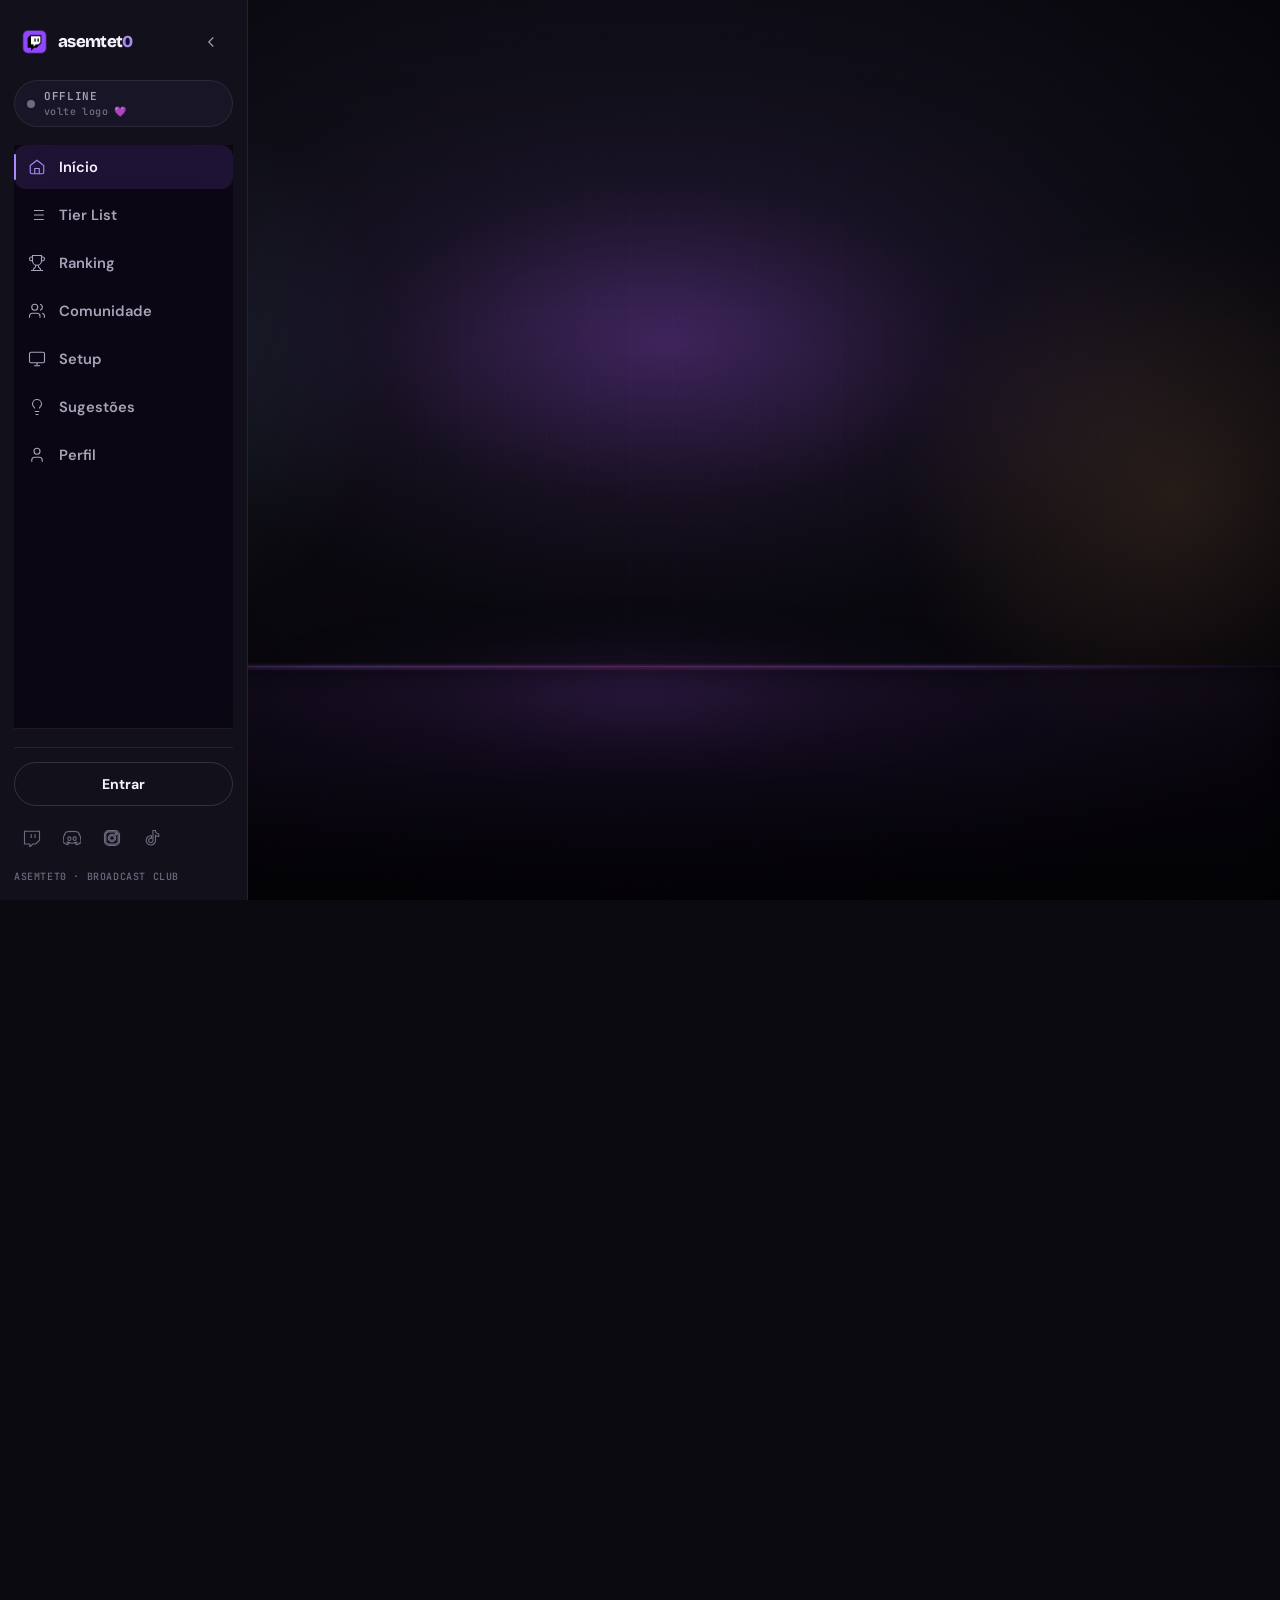
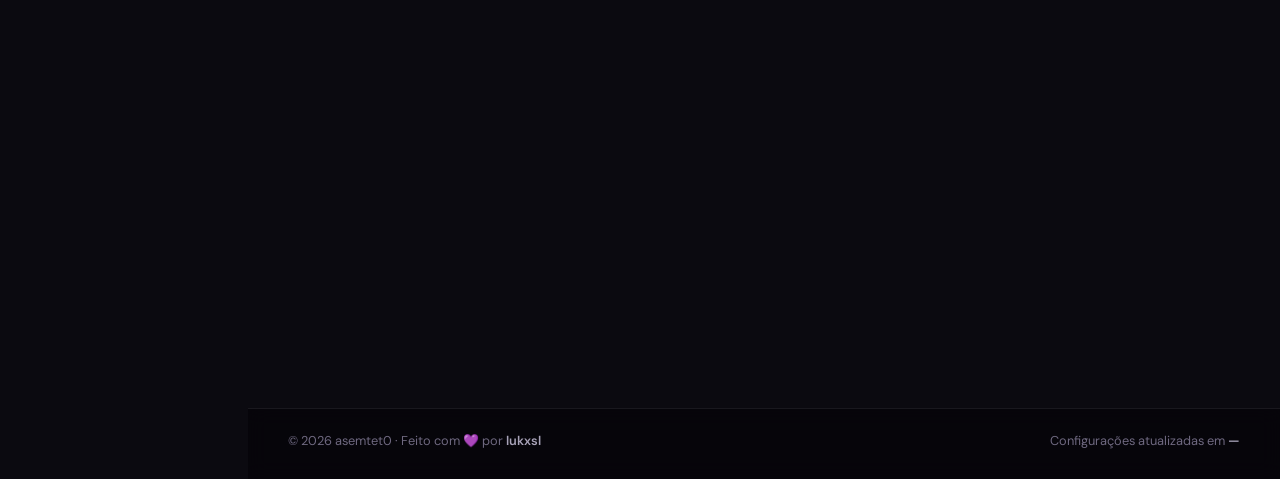
==== commit 40ffd41a: "fase 1: tokens, shell lateral/mobile e roteamento com pushState" ====
--- a/index.html
+++ b/index.html
@@ -1,1076 +1,1027 @@
 <!DOCTYPE html>
-
 <html lang="pt-BR">
 <head>
-<meta charset="utf-8"/>
-<meta content="width=device-width, initial-scale=1" name="viewport"/>
-<title>asemtet0 — Streamer &amp; Comunidade | Soso (asemtet0)</title>
-<meta content="O cantinho da asemtet0 (Soso): lives na Twitch, tier list de jogos, ranking da comunidade, setup, playlist e votação do próximo jogo. Games, caos e gameplay duvidosa. 💜" name="description"/>
-<meta content="asemtet0" name="author"/>
-<meta content="index, follow, max-image-preview:large" name="robots"/>
-<link href="https://asemtet0.vercel.app/" rel="canonical"/>
-<meta content="asemtet0 — Cantinho da Soso" property="og:site_name"/>
-<meta content="pt_BR" property="og:locale"/>
-<meta content="asemtet0 — Streamer &amp; Comunidade 💜" property="og:title"/>
-<meta content="Lives na Twitch, tier list de jogos, ranking da comunidade, setup e votação do próximo jogo. Vem pro cantinho!" property="og:description"/>
-<meta content="website" property="og:type"/>
-<meta content="https://asemtet0.vercel.app/" property="og:url"/>
-<meta content="https://asemtet0.vercel.app/img/banner.png" property="og:image"/>
-<meta content="Banner do cantinho da asemtet0" property="og:image:alt"/>
-<meta content="summary_large_image" name="twitter:card"/>
-<meta content="asemtet0 — Streamer &amp; Comunidade 💜" name="twitter:title"/>
-<meta content="Lives na Twitch, tier list de jogos, ranking da comunidade, setup e votação do próximo jogo." name="twitter:description"/>
-<meta content="https://asemtet0.vercel.app/img/banner.png" name="twitter:image"/>
-<meta content="#0B0A0F" name="theme-color"/>
-<link href="img/favicon.svg" rel="icon" type="image/svg+xml"/>
-<link href="img/avatar.png" rel="apple-touch-icon"/>
-<link href="https://fonts.googleapis.com" rel="preconnect"/>
-<link crossorigin="" href="https://fonts.gstatic.com" rel="preconnect"/>
-<link href="https://player.twitch.tv" rel="preconnect"/>
-<link href="https://static-cdn.jtvnw.net" rel="dns-prefetch"/>
-<link href="https://fonts.googleapis.com/css2?family=Archivo:wght@400;500;600;700;800;900&amp;family=DM+Sans:wght@400;500;600;700&amp;family=IBM+Plex+Mono:wght@400;500;600&amp;display=swap" rel="stylesheet"/>
-<link href="css/core.css" rel="stylesheet"/>
-<link href="css/components.css" rel="stylesheet"/>
-<link href="css/pages.css" rel="stylesheet"/>
-<link href="css/setup.css" rel="stylesheet"/>
-<link href="css/admin.css" rel="stylesheet"/>
-<link href="css/home.css" rel="stylesheet"/>
-<link href="css/redesign.css" rel="stylesheet"/>
-<script type="application/ld+json">
-{"@context":"https://schema.org","@type":"WebSite","name":"asemtet0 — Cantinho da Soso","alternateName":"asemtet0","url":"https://asemtet0.vercel.app/","inLanguage":"pt-BR","description":"Lives na Twitch, tier list de jogos, ranking da comunidade, setup e votação do próximo jogo.","author":{"@type":"Person","name":"asemtet0","alternateName":"Soso","url":"https://www.twitch.tv/asemtet0","sameAs":["https://www.twitch.tv/asemtet0","https://www.instagram.com/asemtet0/","https://www.tiktok.com/@sososemtet0"]}}
-</script>
+<meta charset="utf-8">
+<meta name="viewport" content="width=device-width, initial-scale=1">
+<title>asemtet0 | Streamer & Comunidade</title>
+<meta name="description" content="Oie! Eu sou a Soso (asemtet0). Games, caos, conversa e muita gameplay duvidosa. Vem pro cantinho! 💜">
+<meta property="og:title" content="asemtet0 — Streamer & Comunidade 💜">
+<meta property="og:description" content="Games, caos e gameplay duvidosa. Vem pro cantinho!">
+<meta property="og:type" content="website">
+<meta property="og:url" content="https://asemtet0.vercel.app/">
+<meta property="og:image" content="https://asemtet0.vercel.app/img/banner.png">
+<meta name="twitter:card" content="summary_large_image">
+<meta name="theme-color" content="#0a0511">
+<link rel="preconnect" href="https://fonts.googleapis.com">
+<link rel="preconnect" href="https://fonts.gstatic.com" crossorigin>
+<link href="https://fonts.googleapis.com/css2?family=Bricolage+Grotesque:opsz,wght@12..96,500;12..96,600;12..96,700;12..96,800&family=DM+Sans:wght@400;500;600;700&family=JetBrains+Mono:wght@500;700&display=swap" rel="stylesheet">
+
+<link rel="stylesheet" href="css/base.css">
+<link rel="stylesheet" href="css/layout.css">
+<link rel="stylesheet" href="css/components.css">
+<link rel="stylesheet" href="css/setup.css">
+<link rel="stylesheet" href="css/admin.css">
+<link rel="stylesheet" href="css/tierlist.css">
+
+<link rel="stylesheet" href="css/ranking.css">
+<link rel="stylesheet" href="css/auth-new.css">
+<link rel="stylesheet" href="css/profile-clean.css">
+<link rel="stylesheet" href="css/refinements.css">
+<link rel="stylesheet" href="css/home-fixes.css">
+
+<!-- Sistema novo (tokens e componentes sobrescrevem os remendos antigos) -->
+<link rel="stylesheet" href="css/tokens.css">
+<link rel="stylesheet" href="css/base.css">
+<link rel="stylesheet" href="css/shell.css">
+<link rel="stylesheet" href="css/components.css">
 </head>
 <body>
-<!-- ==================== ÍCONES (sprite SVG único) ==================== -->
-<svg aria-hidden="true" class="ico-sprite" focusable="false" height="0" style="position:absolute;overflow:hidden" width="0">
-<defs>
-<symbol id="i-home" viewbox="0 0 24 24"><path d="M4 10.6 12 4l8 6.6V19a1.4 1.4 0 0 1-1.4 1.4h-4.2v-5.6H9.6v5.6H5.4A1.4 1.4 0 0 1 4 19v-8.4Z" fill="none" stroke="currentColor" stroke-linejoin="round" stroke-width="1.7"></path></symbol>
-<symbol id="i-trophy" viewbox="0 0 24 24"><path d="M8 4h8v4.2a4 4 0 0 1-8 0V4Z" fill="none" stroke="currentColor" stroke-linejoin="round" stroke-width="1.7"></path><path d="M8 5H5.4v1.6A3 3 0 0 0 8 9.5M16 5h2.6v1.6A3 3 0 0 1 16 9.5M12 12.4V16m-3 4h6m-5 0 .4-2.6h3.2L14 20" fill="none" stroke="currentColor" stroke-linecap="round" stroke-linejoin="round" stroke-width="1.7"></path></symbol>
-<symbol id="i-podium" viewbox="0 0 24 24"><path d="M3 20h5v-7H3v7Zm6.5 0h5V6h-5v14ZM16 20h5v-9.5h-5V20Z" fill="none" stroke="currentColor" stroke-linejoin="round" stroke-width="1.7"></path></symbol>
-<symbol id="i-users" viewbox="0 0 24 24"><circle cx="9" cy="8.2" fill="none" r="3.2" stroke="currentColor" stroke-width="1.7"></circle><path d="M3.2 19.4c0-3 2.6-4.9 5.8-4.9s5.8 1.9 5.8 4.9" fill="none" stroke="currentColor" stroke-linecap="round" stroke-width="1.7"></path><path d="M16.2 5.3a3 3 0 0 1 0 5.8M17.4 14.8c2.1.5 3.4 2.1 3.4 4.6" fill="none" stroke="currentColor" stroke-linecap="round" stroke-width="1.7"></path></symbol>
-<symbol id="i-monitor" viewbox="0 0 24 24"><rect fill="none" height="12.4" rx="2" stroke="currentColor" stroke-width="1.7" width="18.8" x="2.6" y="4"></rect><path d="M9 20h6m-3-3.6V20" fill="none" stroke="currentColor" stroke-linecap="round" stroke-width="1.7"></path></symbol>
-<symbol id="i-bulb" viewbox="0 0 24 24"><path d="M9.2 17.4h5.6M10 20.4h4M12 3.4a6 6 0 0 0-3.4 11v1.2h6.8v-1.2a6 6 0 0 0-3.4-11Z" fill="none" stroke="currentColor" stroke-linecap="round" stroke-linejoin="round" stroke-width="1.7"></path></symbol>
-<symbol id="i-user" viewbox="0 0 24 24"><circle cx="12" cy="8.4" fill="none" r="3.6" stroke="currentColor" stroke-width="1.7"></circle><path d="M4.8 20c0-3.5 3.2-5.7 7.2-5.7s7.2 2.2 7.2 5.7" fill="none" stroke="currentColor" stroke-linecap="round" stroke-width="1.7"></path></symbol>
-<symbol id="i-gear" viewbox="0 0 24 24"><circle cx="12" cy="12" fill="none" r="3.1" stroke="currentColor" stroke-width="1.7"></circle><path d="M19.5 14.2a1.6 1.6 0 0 0 .3 1.8l.1.1a2 2 0 1 1-2.8 2.8l-.1-.1a1.6 1.6 0 0 0-1.8-.3 1.6 1.6 0 0 0-1 1.5v.2a2 2 0 1 1-4 0v-.1a1.6 1.6 0 0 0-1-1.5 1.6 1.6 0 0 0-1.8.3l-.1.1a2 2 0 1 1-2.8-2.8l.1-.1a1.6 1.6 0 0 0 .3-1.8 1.6 1.6 0 0 0-1.5-1H3.3a2 2 0 1 1 0-4h.1a1.6 1.6 0 0 0 1.5-1 1.6 1.6 0 0 0-.3-1.8l-.1-.1a2 2 0 1 1 2.8-2.8l.1.1a1.6 1.6 0 0 0 1.8.3H9a1.6 1.6 0 0 0 1-1.5V3.3a2 2 0 1 1 4 0v.1a1.6 1.6 0 0 0 1 1.5 1.6 1.6 0 0 0 1.8-.3l.1-.1a2 2 0 1 1 2.8 2.8l-.1.1a1.6 1.6 0 0 0-.3 1.8V9a1.6 1.6 0 0 0 1.5 1h.2a2 2 0 1 1 0 4h-.1a1.6 1.6 0 0 0-1.5 1Z" fill="none" stroke="currentColor" stroke-linejoin="round" stroke-width="1.5"></path></symbol>
-<symbol id="i-close" viewbox="0 0 24 24"><path d="m6 6 12 12M18 6 6 18" fill="none" stroke="currentColor" stroke-linecap="round" stroke-width="1.9"></path></symbol>
-<symbol id="i-arrow-right" viewbox="0 0 24 24"><path d="M4 12h15m-5.4-5.6L19.6 12l-6 5.6" fill="none" stroke="currentColor" stroke-linecap="round" stroke-linejoin="round" stroke-width="1.8"></path></symbol>
-<symbol id="i-arrow-left" viewbox="0 0 24 24"><path d="M20 12H5m5.4-5.6L4.4 12l6 5.6" fill="none" stroke="currentColor" stroke-linecap="round" stroke-linejoin="round" stroke-width="1.8"></path></symbol>
-<symbol id="i-arrow-up" viewbox="0 0 24 24"><path d="M12 20V5m-5.6 5.4L12 4.4l5.6 6" fill="none" stroke="currentColor" stroke-linecap="round" stroke-linejoin="round" stroke-width="1.8"></path></symbol>
-<symbol id="i-search" viewbox="0 0 24 24"><circle cx="10.8" cy="10.8" fill="none" r="6.4" stroke="currentColor" stroke-width="1.8"></circle><path d="m15.6 15.6 4.4 4.4" fill="none" stroke="currentColor" stroke-linecap="round" stroke-width="1.8"></path></symbol>
-<symbol id="i-check" viewbox="0 0 24 24"><path d="m5 12.6 4.6 4.6L19 6.8" fill="none" stroke="currentColor" stroke-linecap="round" stroke-linejoin="round" stroke-width="2"></path></symbol>
-<symbol id="i-copy" viewbox="0 0 24 24"><rect fill="none" height="11.4" rx="2.2" stroke="currentColor" stroke-width="1.7" width="11.4" x="8.6" y="8.6"></rect><path d="M15.4 5.6a2.2 2.2 0 0 0-2.2-1.6H6.2A2.2 2.2 0 0 0 4 6.2v7a2.2 2.2 0 0 0 1.6 2.2" fill="none" stroke="currentColor" stroke-linecap="round" stroke-width="1.7"></path></symbol>
-<symbol id="i-play" viewbox="0 0 24 24"><path d="M8 5.4v13.2L19 12 8 5.4Z" fill="currentColor"></path></symbol>
-<symbol id="i-refresh" viewbox="0 0 24 24"><path d="M20 12a8 8 0 1 1-2.6-5.9M20 4.4V10h-5.6" fill="none" stroke="currentColor" stroke-linecap="round" stroke-linejoin="round" stroke-width="1.8"></path></symbol>
-<symbol id="i-volume" viewbox="0 0 24 24"><path d="M4 9.4h3.2L12 5.4v13.2L7.2 14.6H4V9.4Z" fill="none" stroke="currentColor" stroke-linejoin="round" stroke-width="1.7"></path><path d="M15.6 9a4.2 4.2 0 0 1 0 6M18.2 6.4a8 8 0 0 1 0 11.2" fill="none" stroke="currentColor" stroke-linecap="round" stroke-width="1.7"></path></symbol>
-<symbol id="i-volume-off" viewbox="0 0 24 24"><path d="M4 9.4h3.2L12 5.4v13.2L7.2 14.6H4V9.4Z" fill="none" stroke="currentColor" stroke-linejoin="round" stroke-width="1.7"></path><path d="m15.4 9.4 5 5m0-5-5 5" fill="none" stroke="currentColor" stroke-linecap="round" stroke-width="1.7"></path></symbol>
-<symbol id="i-eye" viewbox="0 0 24 24"><path d="M2.4 12S5.9 5.8 12 5.8 21.6 12 21.6 12 18.1 18.2 12 18.2 2.4 12 2.4 12Z" fill="none" stroke="currentColor" stroke-linejoin="round" stroke-width="1.7"></path><circle cx="12" cy="12" fill="none" r="2.9" stroke="currentColor" stroke-width="1.7"></circle></symbol>
-<symbol id="i-trash" viewbox="0 0 24 24"><path d="M4.4 6.6h15.2M9.4 6.6V4.4h5.2v2.2M6.4 6.6l.9 13h9.4l.9-13" fill="none" stroke="currentColor" stroke-linecap="round" stroke-linejoin="round" stroke-width="1.7"></path></symbol>
-<symbol id="i-download" viewbox="0 0 24 24"><path d="M12 3.8v11m-4.2-4.3L12 14.8l4.2-4.3M4.6 19.4h14.8" fill="none" stroke="currentColor" stroke-linecap="round" stroke-linejoin="round" stroke-width="1.8"></path></symbol>
-<symbol id="i-plus" viewbox="0 0 24 24"><path d="M12 5v14M5 12h14" fill="none" stroke="currentColor" stroke-linecap="round" stroke-width="1.9"></path></symbol>
-<symbol id="i-heart" viewbox="0 0 24 24"><path d="M12 20.2 4.8 13a4.6 4.6 0 0 1 6.5-6.5l.7.7.7-.7A4.6 4.6 0 0 1 19.2 13L12 20.2Z" fill="none" stroke="currentColor" stroke-linejoin="round" stroke-width="1.7"></path></symbol>
-<symbol id="i-calendar" viewbox="0 0 24 24"><rect fill="none" height="15.2" rx="2.2" stroke="currentColor" stroke-width="1.7" width="17.2" x="3.4" y="5.4"></rect><path d="M3.4 10.2h17.2M8.4 3.4v3.6m7.2-3.6v3.6" fill="none" stroke="currentColor" stroke-linecap="round" stroke-width="1.7"></path></symbol>
-<symbol id="i-clock" viewbox="0 0 24 24"><circle cx="12" cy="12" fill="none" r="8.4" stroke="currentColor" stroke-width="1.7"></circle><path d="M12 7.6V12l3 1.8" fill="none" stroke="currentColor" stroke-linecap="round" stroke-width="1.7"></path></symbol>
-<symbol id="i-gamepad" viewbox="0 0 24 24"><path d="M7.6 7.4h8.8a5 5 0 0 1 4.9 4l.7 4a2.6 2.6 0 0 1-4.6 2.2l-1.2-1.4H8.8l-1.2 1.4a2.6 2.6 0 0 1-4.6-2.2l.7-4a5 5 0 0 1 3.9-4Z" fill="none" stroke="currentColor" stroke-linejoin="round" stroke-width="1.7"></path><path d="M8.4 11v3m-1.5-1.5h3" fill="none" stroke="currentColor" stroke-linecap="round" stroke-width="1.7"></path><circle cx="16" cy="11.6" fill="currentColor" r="1"></circle><circle cx="17.8" cy="13.6" fill="currentColor" r="1"></circle></symbol>
-<symbol id="i-film" viewbox="0 0 24 24"><rect fill="none" height="14" rx="2.2" stroke="currentColor" stroke-width="1.7" width="18" x="3" y="5"></rect><path d="M7.6 5v14M16.4 5v14M3 12h18" fill="none" stroke="currentColor" stroke-width="1.5"></path></symbol>
-<symbol id="i-sparkle" viewbox="0 0 24 24"><path d="M12 3.4 13.8 9l5.6 1.8-5.6 1.8L12 18.2l-1.8-5.6L4.6 10.8 10.2 9 12 3.4Z" fill="none" stroke="currentColor" stroke-linejoin="round" stroke-width="1.6"></path><path d="M18.4 15.6l.7 2 2 .7-2 .7-.7 2-.7-2-2-.7 2-.7.7-2Z" fill="currentColor"></path></symbol>
-<symbol id="i-grid" viewbox="0 0 24 24"><rect fill="none" height="6.6" rx="1.6" stroke="currentColor" stroke-width="1.7" width="6.6" x="4" y="4"></rect><rect fill="none" height="6.6" rx="1.6" stroke="currentColor" stroke-width="1.7" width="6.6" x="13.4" y="4"></rect><rect fill="none" height="6.6" rx="1.6" stroke="currentColor" stroke-width="1.7" width="6.6" x="4" y="13.4"></rect><rect fill="none" height="6.6" rx="1.6" stroke="currentColor" stroke-width="1.7" width="6.6" x="13.4" y="13.4"></rect></symbol>
-<symbol id="i-list" viewbox="0 0 24 24"><path d="M8.4 7h11.2M8.4 12h11.2M8.4 17h11.2" fill="none" stroke="currentColor" stroke-linecap="round" stroke-width="1.8"></path><circle cx="4.8" cy="7" fill="currentColor" r="1.2"></circle><circle cx="4.8" cy="12" fill="currentColor" r="1.2"></circle><circle cx="4.8" cy="17" fill="currentColor" r="1.2"></circle></symbol>
-<symbol id="i-filter" viewbox="0 0 24 24"><path d="M4 6.4h16L14 13v5.4l-4 2V13L4 6.4Z" fill="none" stroke="currentColor" stroke-linejoin="round" stroke-width="1.7"></path></symbol>
-<symbol id="i-chevron-down" viewbox="0 0 24 24"><path d="m6.4 9.6 5.6 5.6 5.6-5.6" fill="none" stroke="currentColor" stroke-linecap="round" stroke-linejoin="round" stroke-width="1.9"></path></symbol>
-<symbol id="i-alert" viewbox="0 0 24 24"><path d="M12 4 2.8 19.4h18.4L12 4Z" fill="none" stroke="currentColor" stroke-linejoin="round" stroke-width="1.7"></path><path d="M12 10v4" fill="none" stroke="currentColor" stroke-linecap="round" stroke-width="1.8"></path><circle cx="12" cy="16.8" fill="currentColor" r="1"></circle></symbol>
-<symbol id="i-inbox" viewbox="0 0 24 24"><path d="M3.4 13.4 6.2 5h11.6l2.8 8.4v4.2a2 2 0 0 1-2 2H5.4a2 2 0 0 1-2-2v-4.2Z" fill="none" stroke="currentColor" stroke-linejoin="round" stroke-width="1.7"></path><path d="M3.4 13.4h4.2l1.2 2.4h6.4l1.2-2.4h4.2" fill="none" stroke="currentColor" stroke-linejoin="round" stroke-width="1.7"></path></symbol>
-<symbol id="i-lock" viewbox="0 0 24 24"><rect fill="none" height="9.6" rx="2.2" stroke="currentColor" stroke-width="1.7" width="14.8" x="4.6" y="10.4"></rect><path d="M8.2 10.4V7.8a3.8 3.8 0 0 1 7.6 0v2.6" fill="none" stroke="currentColor" stroke-linecap="round" stroke-width="1.7"></path></symbol>
-<symbol id="i-mail" viewbox="0 0 24 24"><rect fill="none" height="13.2" rx="2.2" stroke="currentColor" stroke-width="1.7" width="18" x="3" y="5.4"></rect><path d="m3.8 7 8.2 6 8.2-6" fill="none" stroke="currentColor" stroke-linejoin="round" stroke-width="1.7"></path></symbol>
-<symbol id="i-crown" viewbox="0 0 24 24"><path d="M4 8.4l3.4 3L12 5l4.6 6.4 3.4-3L19.4 18H4.6L4 8.4Z" fill="none" stroke="currentColor" stroke-linejoin="round" stroke-width="1.7"></path></symbol>
-<symbol id="i-tag" viewbox="0 0 24 24"><path d="M11.4 3.4H20v8.6l-8.6 8.6a1.8 1.8 0 0 1-2.6 0l-6-6a1.8 1.8 0 0 1 0-2.6l8.6-8.6Z" fill="none" stroke="currentColor" stroke-linejoin="round" stroke-width="1.7"></path><circle cx="16.2" cy="7.8" fill="currentColor" r="1.4"></circle></symbol>
-<symbol id="i-sort" viewbox="0 0 24 24"><path d="M6.4 4.6v14.8m0 0-3-3m3 3 3-3M17.6 19.4V4.6m0 0-3 3m3-3 3 3" fill="none" stroke="currentColor" stroke-linecap="round" stroke-linejoin="round" stroke-width="1.7"></path></symbol>
-<symbol id="i-flame" viewbox="0 0 24 24"><path d="M12 21c3.6 0 6-2.4 6-5.6 0-4.4-4.4-6.6-3.4-12-3.4 1.4-5.2 4.2-5.2 6.6 0 1.4.4 2.4.4 3.2 0 1-.8 1.8-1.8 1.8S6 14.2 6 13c-.8 1-1 2.2-1 3.4C5 19 8 21 12 21Z" fill="none" stroke="currentColor" stroke-linejoin="round" stroke-width="1.7"></path></symbol>
-<symbol id="i-medal" viewbox="0 0 24 24"><circle cx="12" cy="14.6" fill="none" r="5.4" stroke="currentColor" stroke-width="1.7"></circle><path d="m8.4 9.4-2.6-6h4l2 4.4m3.8 1.6 2.6-6h-4l-2 4.4" fill="none" stroke="currentColor" stroke-linejoin="round" stroke-width="1.7"></path></symbol>
-<symbol id="i-shirt" viewbox="0 0 24 24"><path d="M8.6 3.4 4 6l1.8 4.2 2-.9v10.3h8.4V9.3l2 .9L20 6l-4.6-2.6a3.4 3.4 0 0 1-6.8 0Z" fill="none" stroke="currentColor" stroke-linejoin="round" stroke-width="1.7"></path></symbol>
-<symbol id="i-vote" viewbox="0 0 24 24"><path d="M4 12.6h16v7H4z" fill="none" stroke="currentColor" stroke-linejoin="round" stroke-width="1.7"></path><path d="m8.2 8.6 2.6 2.6 5-5" fill="none" stroke="currentColor" stroke-linecap="round" stroke-linejoin="round" stroke-width="1.8"></path></symbol>
-<symbol id="i-bug" viewbox="0 0 24 24"><rect fill="none" height="11" rx="4.4" stroke="currentColor" stroke-width="1.7" width="8.8" x="7.6" y="8"></rect><path d="M9.4 8V6.4a2.6 2.6 0 0 1 5.2 0V8M4.4 11.4h3.2m12 0h-3.2M4.4 16.4h3.2m12 0h-3.2M7.6 19.4l-2 2m12.8-2 2 2" fill="none" stroke="currentColor" stroke-linecap="round" stroke-width="1.7"></path></symbol>
-<symbol id="i-message" viewbox="0 0 24 24"><path d="M20.4 12.4a7.6 7.6 0 0 1-7.6 7.6 8.2 8.2 0 0 1-3.3-.7L4.4 20.6l1.3-4.6a7.6 7.6 0 0 1-.8-3.4A7.6 7.6 0 0 1 12.4 5a7.6 7.6 0 0 1 8 7.4Z" fill="none" stroke="currentColor" stroke-linejoin="round" stroke-width="1.7"></path></symbol>
-<symbol id="i-clip" viewbox="0 0 24 24"><rect fill="none" height="13.2" rx="2.4" stroke="currentColor" stroke-width="1.7" width="18" x="3" y="5.4"></rect><path d="M10.4 9.6 15 12l-4.6 2.4V9.6Z" fill="currentColor"></path></symbol>
-<symbol id="i-book" viewbox="0 0 24 24"><path d="M4 5.4h6.2A2.4 2.4 0 0 1 12.6 7.8v11.4a2.4 2.4 0 0 0-2.4-2.4H4V5.4Zm16 0h-6.2a2.4 2.4 0 0 0-2.4 2.4v11.4a2.4 2.4 0 0 1 2.4-2.4H20V5.4Z" fill="none" stroke="currentColor" stroke-linejoin="round" stroke-width="1.7"></path></symbol>
-<symbol id="i-command" viewbox="0 0 24 24"><path d="M9 6.4a2.4 2.4 0 1 0-2.4 2.4H9V6.4Zm0 0v11.2M9 17.6a2.4 2.4 0 1 1-2.4-2.4H9v2.4Zm6-11.2a2.4 2.4 0 1 1 2.4 2.4H15V6.4Zm0 0v11.2m0 0a2.4 2.4 0 1 0 2.4-2.4H15v2.4ZM9 8.8h6v6.4H9V8.8Z" fill="none" stroke="currentColor" stroke-linejoin="round" stroke-width="1.6"></path></symbol>
-<symbol id="i-tools" viewbox="0 0 24 24"><path d="m4 20 7.4-7.4m0 0-2.8-2.8 4-4 2.8 2.8-4 4Zm5.6-8.4 4.8-4.8a2.8 2.8 0 1 1 4 4l-4.8 4.8" fill="none" stroke="currentColor" stroke-linecap="round" stroke-linejoin="round" stroke-width="1.7"></path></symbol>
-<symbol id="i-external" viewbox="0 0 24 24"><path d="M14 4h6v6m0-6-8.4 8.4M18 14.4v4.2a1.8 1.8 0 0 1-1.8 1.8H5.4a1.8 1.8 0 0 1-1.8-1.8V7.8A1.8 1.8 0 0 1 5.4 6h4.2" fill="none" stroke="currentColor" stroke-linecap="round" stroke-linejoin="round" stroke-width="1.7"></path></symbol>
-<symbol id="i-music" viewbox="0 0 24 24"><path d="M9.4 18.4V6l10-2v12.4" fill="none" stroke="currentColor" stroke-linejoin="round" stroke-width="1.7"></path><circle cx="6.6" cy="18.4" fill="none" r="2.8" stroke="currentColor" stroke-width="1.7"></circle><circle cx="16.6" cy="16.4" fill="none" r="2.8" stroke="currentColor" stroke-width="1.7"></circle></symbol>
-<symbol id="i-coin" viewbox="0 0 24 24"><circle cx="12" cy="12" fill="none" r="8.4" stroke="currentColor" stroke-width="1.7"></circle><path d="M12 7.4v9.2m2.4-7.2c-2.4-1.4-4.8-.4-4.8 1.2s4.8.8 4.8 2.6-2.4 2.6-4.8 1.2" fill="none" stroke="currentColor" stroke-linecap="round" stroke-width="1.7"></path></symbol>
-<symbol id="i-sword" viewbox="0 0 24 24"><path d="M20.4 3.6 13 11m-1.8 1.8L4.6 19.4M14.8 18l5.2 2-2-5.2M6.6 4.8l4.6 4.6m-6 2.4 5.4 5.4M4.2 13.8l6 6" fill="none" stroke="currentColor" stroke-linecap="round" stroke-linejoin="round" stroke-width="1.7"></path></symbol>
-<symbol id="i-map" viewbox="0 0 24 24"><path d="m3.4 6.4 5.6-2 6 2 5.6-2v13.2l-5.6 2-6-2-5.6 2V6.4Z" fill="none" stroke="currentColor" stroke-linejoin="round" stroke-width="1.7"></path><path d="M9 4.4v13.2m6-11.2v13.2" fill="none" stroke="currentColor" stroke-width="1.5"></path></symbol>
-<symbol id="i-mask" viewbox="0 0 24 24"><path d="M4.4 5.4c5.2-1.2 10-1.2 15.2 0 .8 4.6-1 9-4.2 11.2-2.3 1.6-4.5 1.6-6.8 0C5.4 14.4 3.6 10 4.4 5.4Z" fill="none" stroke="currentColor" stroke-linejoin="round" stroke-width="1.7"></path><path d="M8 10.2c1-.8 2.2-.8 3.2 0m1.6 0c1-.8 2.2-.8 3.2 0M9.4 15c1.7 1 3.5 1 5.2 0" fill="none" stroke="currentColor" stroke-linecap="round" stroke-width="1.7"></path></symbol>
-<symbol id="i-ghost" viewbox="0 0 24 24"><path d="M5 20V10.4a7 7 0 0 1 14 0V20l-2.4-1.8L14.2 20l-2.2-1.8L9.8 20l-2.4-1.8L5 20Z" fill="none" stroke="currentColor" stroke-linejoin="round" stroke-width="1.7"></path><circle cx="9.4" cy="10.4" fill="currentColor" r="1"></circle><circle cx="14.6" cy="10.4" fill="currentColor" r="1"></circle></symbol>
-<symbol id="i-target" viewbox="0 0 24 24"><circle cx="12" cy="12" fill="none" r="8.2" stroke="currentColor" stroke-width="1.7"></circle><circle cx="12" cy="12" fill="none" r="4.4" stroke="currentColor" stroke-width="1.7"></circle><circle cx="12" cy="12" fill="currentColor" r="1.2"></circle><path d="M12 1.8v3.4M12 18.8v3.4M1.8 12h3.4m13.6 0h3.4" fill="none" stroke="currentColor" stroke-linecap="round" stroke-width="1.7"></path></symbol>
-<symbol id="i-chess" viewbox="0 0 24 24"><path d="M8.6 20.4h6.8M9.4 17h5.2l-1-3.4h-3.2l-1 3.4ZM10.2 13.6h3.6l1.6-5.2h-2l1.4-4.4-3.4 1.2L10.2 4l1.4 4.4h-2l.6 5.2Z" fill="none" stroke="currentColor" stroke-linecap="round" stroke-linejoin="round" stroke-width="1.7"></path></symbol>
-<symbol id="i-ball" viewbox="0 0 24 24"><circle cx="12" cy="12" fill="none" r="8.4" stroke="currentColor" stroke-width="1.7"></circle><path d="m12 6.6 4.4 3.1-1.7 5.2H9.3L7.6 9.7 12 6.6Zm0 0V3.8M7.6 9.7 4.2 8.6m4.4 6.3-2.4 3m7.4-3 2.4 3m-1.7-5.2 3.2-1.1" fill="none" stroke="currentColor" stroke-linecap="round" stroke-linejoin="round" stroke-width="1.5"></path></symbol>
-<symbol id="i-puzzle" viewbox="0 0 24 24"><path d="M9.6 4.2a2.2 2.2 0 0 1 4.4 0v.8h3.4a1.6 1.6 0 0 1 1.6 1.6v3.8h-.8a2.2 2.2 0 0 0 0 4.4h.8v3.6a1.6 1.6 0 0 1-1.6 1.6h-3.6v-.8a2.2 2.2 0 0 0-4.4 0v.8H6a1.6 1.6 0 0 1-1.6-1.6v-3.4h.8a2.2 2.2 0 0 0 0-4.4h-.8V6.6A1.6 1.6 0 0 1 6 5h3.6v-.8Z" fill="none" stroke="currentColor" stroke-linejoin="round" stroke-width="1.6"></path></symbol>
-<symbol id="i-rocket" viewbox="0 0 24 24"><path d="M14.2 4.2c2.8-1.8 5.6-1.4 5.6-1.4s.4 2.8-1.4 5.6L13 14.4l-3.4-3.4 4.6-6.8Z" fill="none" stroke="currentColor" stroke-linejoin="round" stroke-width="1.7"></path><path d="m9.6 11-3.2.8L4 15.2l3.6.4.4 3.6 3.4-2.4.8-3.2M15.2 8.8h.01" fill="none" stroke="currentColor" stroke-linecap="round" stroke-linejoin="round" stroke-width="1.7"></path></symbol>
-<symbol id="i-palette" viewbox="0 0 24 24"><path d="M12 3.4a8.6 8.6 0 0 0 0 17.2c1.4 0 2.2-.9 2.2-2 0-.6-.3-1.1-.6-1.5-.3-.4-.6-.9-.6-1.5 0-1 .8-1.8 1.8-1.8h1.6a4.2 4.2 0 0 0 4.2-4.2c0-3.4-3.8-6.2-8.6-6.2Z" fill="none" stroke="currentColor" stroke-linejoin="round" stroke-width="1.7"></path><circle cx="7.4" cy="10.2" fill="currentColor" r="1.1"></circle><circle cx="10" cy="6.8" fill="currentColor" r="1.1"></circle><circle cx="14.4" cy="7" fill="currentColor" r="1.1"></circle><circle cx="17.2" cy="10.4" fill="currentColor" r="1.1"></circle></symbol>
-<symbol id="i-laugh" viewbox="0 0 24 24"><circle cx="12" cy="12" fill="none" r="8.6" stroke="currentColor" stroke-width="1.7"></circle><path d="M7.6 9.4c.8-1 2-1 2.8 0m3.2 0c.8-1 2-1 2.8 0M7.8 13.4h8.4c-.4 2.8-2.2 4.4-4.2 4.4s-3.8-1.6-4.2-4.4Z" fill="none" stroke="currentColor" stroke-linecap="round" stroke-linejoin="round" stroke-width="1.7"></path></symbol>
-<symbol id="i-wand" viewbox="0 0 24 24"><path d="M4 20 15.4 8.6m2.2-2.2 1.2-1.2M17.6 6.4l-1.2 1.2m4.8 1.6-1.6.4-.4 1.6-.4-1.6-1.6-.4 1.6-.4.4-1.6.4 1.6 1.6.4ZM7.4 4.6l-.5 2-2 .5 2 .5.5 2 .5-2 2-.5-2-.5-.5-2Z" fill="none" stroke="currentColor" stroke-linecap="round" stroke-linejoin="round" stroke-width="1.7"></path></symbol>
-<symbol id="i-flag" viewbox="0 0 24 24"><path d="M5.4 21V3.8m0 .8h12.2l-2.4 4.4 2.4 4.4H5.4" fill="none" stroke="currentColor" stroke-linecap="round" stroke-linejoin="round" stroke-width="1.8"></path></symbol>
-</defs>
+
+<div class="room" aria-hidden="true">
+  <div class="room-wall" data-depth="0.3"></div>
+  <div class="room-wallpaper"></div>
+  <div class="room-window" data-depth="0.9"><span class="rw-frame"></span><span class="rw-light"></span></div>
+  <div class="room-shelf" data-depth="0.7">
+    <span class="rs-book" style="--c:#a855f7;--h:88%"></span>
+    <span class="rs-book" style="--c:#ec4899;--h:72%"></span>
+    <span class="rs-book" style="--c:#7c3aed;--h:95%"></span>
+    <span class="rs-book" style="--c:#06b6d4;--h:65%"></span>
+    <span class="rs-book" style="--c:#f59e0b;--h:80%"></span>
+    <span class="rs-book" style="--c:#c084fc;--h:70%"></span>
+    <span class="rs-board"></span>
+  </div>
+  <div class="room-floor" data-depth="1.4"><div class="rf-glow"></div></div>
+  <div class="room-vignette"></div>
+  <div class="room-grain"></div>
+</div>
+
+<!-- Sprite de ícones (traço 1.5, estilo Lucide) -->
+<svg class="svg-sprite" xmlns="http://www.w3.org/2000/svg" aria-hidden="true" focusable="false">
+  <symbol id="i-home" viewBox="0 0 24 24"><path d="m3 10 9-7 9 7v9a2 2 0 0 1-2 2H5a2 2 0 0 1-2-2z"/><path d="M9 21v-7h6v7"/></symbol>
+  <symbol id="i-list" viewBox="0 0 24 24"><path d="M8 6h13M8 12h13M8 18h13M3 6h.01M3 12h.01M3 18h.01"/></symbol>
+  <symbol id="i-trophy" viewBox="0 0 24 24"><path d="M6 9H4.5a2.5 2.5 0 0 1 0-5H6M18 9h1.5a2.5 2.5 0 0 0 0-5H18"/><path d="M4 22h16M10 14.7V17c0 .6-.5 1-.97 1.2C7.85 18.8 7 20.2 7 22M14 14.7V17c0 .6.5 1 .97 1.2C16.15 18.8 17 20.2 17 22M18 2H6v7a6 6 0 0 0 12 0z"/></symbol>
+  <symbol id="i-users" viewBox="0 0 24 24"><path d="M16 21v-2a4 4 0 0 0-4-4H6a4 4 0 0 0-4 4v2"/><circle cx="9" cy="7" r="4"/><path d="M22 21v-2a4 4 0 0 0-3-3.9M16 3.1a4 4 0 0 1 0 7.8"/></symbol>
+  <symbol id="i-monitor" viewBox="0 0 24 24"><rect x="2" y="3" width="20" height="14" rx="2"/><path d="M8 21h8M12 17v4"/></symbol>
+  <symbol id="i-bulb" viewBox="0 0 24 24"><path d="M9 18h6M10 22h4M15.1 14c.2-1 .7-1.7 1.4-2.5A4.7 4.7 0 0 0 18 8 6 6 0 0 0 6 8c0 1 .2 2.2 1.5 3.5A4.6 4.6 0 0 1 8.9 14"/></symbol>
+  <symbol id="i-user" viewBox="0 0 24 24"><path d="M19 21v-2a4 4 0 0 0-4-4H9a4 4 0 0 0-4 4v2"/><circle cx="12" cy="7" r="4"/></symbol>
+  <symbol id="i-settings" viewBox="0 0 24 24"><circle cx="12" cy="12" r="3"/><path d="M19.4 15a1.7 1.7 0 0 0 .3 1.8l.1.1a2 2 0 1 1-2.8 2.8l-.1-.1a1.7 1.7 0 0 0-1.8-.3 1.7 1.7 0 0 0-1 1.5V21a2 2 0 1 1-4 0v-.1a1.7 1.7 0 0 0-1-1.5 1.7 1.7 0 0 0-1.8.3l-.1.1a2 2 0 1 1-2.8-2.8l.1-.1A1.7 1.7 0 0 0 4.6 15a1.7 1.7 0 0 0-1.5-1H3a2 2 0 1 1 0-4h.1A1.7 1.7 0 0 0 4.6 9a1.7 1.7 0 0 0-.3-1.8l-.1-.1a2 2 0 1 1 2.8-2.8l.1.1A1.7 1.7 0 0 0 9 4.6a1.7 1.7 0 0 0 1-1.5V3a2 2 0 1 1 4 0v.1a1.7 1.7 0 0 0 1 1.5 1.7 1.7 0 0 0 1.8-.3l.1-.1a2 2 0 1 1 2.8 2.8l-.1.1A1.7 1.7 0 0 0 19.4 9a1.7 1.7 0 0 0 1.5 1H21a2 2 0 1 1 0 4h-.1a1.7 1.7 0 0 0-1.5 1z"/></symbol>
+  <symbol id="i-chevron-left" viewBox="0 0 24 24"><path d="m15 18-6-6 6-6"/></symbol>
+  <symbol id="i-twitch" viewBox="0 0 24 24"><path d="M2 3h20v12l-5 5h-4l-4 4v-4H2z"/><path d="M11 7v5M16 7v5"/></symbol>
+  <symbol id="i-discord" viewBox="0 0 24 24"><path d="M20.3 4.4A19.8 19.8 0 0 0 15.4 3l-.2.5a18.3 18.3 0 0 0-6.4 0L8.6 3a19.8 19.8 0 0 0-4.9 1.4C.6 9-.2 13.5.2 18a19.9 19.9 0 0 0 6 3l1.3-2.1a12.9 12.9 0 0 1-2-1l.5-.4a14.2 14.2 0 0 0 12.1 0l.5.4c-.6.4-1.3.7-2 1l1.3 2.1a19.9 19.9 0 0 0 6-3c.5-5.2-.8-9.7-3.6-13.6ZM8.5 15.3c-1.2 0-2.1-1.1-2.1-2.4s.9-2.4 2.1-2.4 2.1 1.1 2.1 2.4-.9 2.4-2.1 2.4Zm7 0c-1.2 0-2.1-1.1-2.1-2.4s.9-2.4 2.1-2.4 2.1 1.1 2.1 2.4-.9 2.4-2.1 2.4Z"/></symbol>
+  <symbol id="i-instagram" viewBox="0 0 24 24"><path d="M12 7a5 5 0 1 0 0 10 5 5 0 0 0 0-10Zm0 8.2a3.2 3.2 0 1 1 0-6.4 3.2 3.2 0 0 1 0 6.4ZM17.3 5.6a1.2 1.2 0 1 0 0 2.4 1.2 1.2 0 0 0 0-2.4Z"/><path d="M16 2H8a6 6 0 0 0-6 6v8a6 6 0 0 0 6 6h8a6 6 0 0 0 6-6V8a6 6 0 0 0-6-6Zm4.2 14a4.2 4.2 0 0 1-4.2 4.2H8A4.2 4.2 0 0 1 3.8 16V8A4.2 4.2 0 0 1 8 3.8h8A4.2 4.2 0 0 1 20.2 8v8Z"/></symbol>
+  <symbol id="i-tiktok" viewBox="0 0 24 24"><path d="M16.6 2h-3.3v13.2a2.9 2.9 0 1 1-2-2.8V9a6.2 6.2 0 1 0 5.3 6.2V8.6a7.5 7.5 0 0 0 4.4 1.4V6.7a4.4 4.4 0 0 1-4.4-4.7Z"/></symbol>
+  <symbol id="i-external" viewBox="0 0 24 24"><path d="M15 3h6v6M10 14 21 3M18 13v6a2 2 0 0 1-2 2H5a2 2 0 0 1-2-2V8a2 2 0 0 1 2-2h6"/></symbol>
+  <symbol id="i-play" viewBox="0 0 24 24"><path d="m6 3 14 9-14 9z"/></symbol>
+  <symbol id="i-message" viewBox="0 0 24 24"><path d="M21 15a2 2 0 0 1-2 2H7l-4 4V5a2 2 0 0 1 2-2h14a2 2 0 0 1 2 2z"/></symbol>
+  <symbol id="i-heart" viewBox="0 0 24 24"><path d="M20.8 4.6a5.5 5.5 0 0 0-7.8 0L12 5.7l-1-1.1a5.5 5.5 0 0 0-7.8 7.8l1.1 1.1L12 21l7.7-7.5 1.1-1.1a5.5 5.5 0 0 0 0-7.8z"/></symbol>
+  <symbol id="i-logout" viewBox="0 0 24 24"><path d="M9 21H5a2 2 0 0 1-2-2V5a2 2 0 0 1 2-2h4M16 17l5-5-5-5M21 12H9"/></symbol>
+  <symbol id="i-search" viewBox="0 0 24 24"><circle cx="11" cy="11" r="8"/><path d="m21 21-4.3-4.3"/></symbol>
+  <symbol id="i-clock" viewBox="0 0 24 24"><circle cx="12" cy="12" r="10"/><path d="M12 6v6l4 2"/></symbol>
+  <symbol id="i-calendar" viewBox="0 0 24 24"><rect x="3" y="4" width="18" height="18" rx="2"/><path d="M16 2v4M8 2v4M3 10h18"/></symbol>
+  <symbol id="i-music" viewBox="0 0 24 24"><path d="M9 18V5l12-2v13"/><circle cx="6" cy="18" r="3"/><circle cx="18" cy="16" r="3"/></symbol>
+  <symbol id="i-gift" viewBox="0 0 24 24"><rect x="3" y="8" width="18" height="4" rx="1"/><path d="M12 8v13M5 12v9h14v-9M12 8S9.5 3 7.5 4.5 9 8 12 8zM12 8s2.5-5 4.5-3.5S15 8 12 8z"/></symbol>
+  <symbol id="i-camera" viewBox="0 0 24 24"><rect x="2" y="6" width="20" height="14" rx="2"/><circle cx="12" cy="13" r="4"/><path d="M8 6 9.5 3h5L16 6"/></symbol>
+  <symbol id="i-star" viewBox="0 0 24 24"><path d="m12 2 3.1 6.3 6.9 1-5 4.9 1.2 6.8L12 17.8 5.8 21l1.2-6.8-5-4.9 6.9-1z"/></symbol>
+  <symbol id="i-eye" viewBox="0 0 24 24"><path d="M2 12s3.6-7 10-7 10 7 10 7-3.6 7-10 7-10-7-10-7z"/><circle cx="12" cy="12" r="3"/></symbol>
+  <symbol id="i-link" viewBox="0 0 24 24"><path d="M10 13a5 5 0 0 0 7.5.5l3-3a5 5 0 0 0-7-7l-1.7 1.7M14 11a5 5 0 0 0-7.5-.5l-3 3a5 5 0 0 0 7 7l1.7-1.7"/></symbol>
+  <symbol id="i-alert" viewBox="0 0 24 24"><path d="m10.3 3.9-8 14A2 2 0 0 0 4 21h16a2 2 0 0 0 1.7-3.1l-8-14a2 2 0 0 0-3.4 0zM12 9v4M12 17h.01"/></symbol>
+  <symbol id="i-check" viewBox="0 0 24 24"><path d="m5 12 5 5L20 7"/></symbol>
+  <symbol id="i-x" viewBox="0 0 24 24"><path d="M18 6 6 18M6 6l12 12"/></symbol>
+  <symbol id="i-plus" viewBox="0 0 24 24"><path d="M12 5v14M5 12h14"/></symbol>
+  <symbol id="i-refresh" viewBox="0 0 24 24"><path d="M21 12a9 9 0 1 1-3-6.7M21 3v6h-6"/></symbol>
+  <symbol id="i-filter" viewBox="0 0 24 24"><path d="M4 5h16M7 12h10M10 19h4"/></symbol>
+  <symbol id="i-send" viewBox="0 0 24 24"><path d="m22 2-7 20-4-9-9-4zM22 2 11 13"/></symbol>
+  <symbol id="i-more" viewBox="0 0 24 24"><circle cx="5" cy="12" r="1"/><circle cx="12" cy="12" r="1"/><circle cx="19" cy="12" r="1"/></symbol>
 </svg>
-<!-- ==================== LOGIN (tela cheia) ==================== -->
-<div class="login-page" hidden="" id="login">
-<button aria-label="Voltar ao site" class="login-back" id="loginClose" type="button">
-<span aria-hidden="true">←</span> Voltar ao site
-  </button>
-<aside aria-label="Identidade da comunidade asemtet0" class="login-editorial">
-<img alt="Arte do cantinho da Soso" class="login-editorial-image" fetchpriority="high" src="img/banner.png"/>
-<div class="login-editorial-copy">
-<span class="login-editorial-kicker">ASEMTET0 / COMUNIDADE</span>
-<h1>Seu lugar<br/>é <em>aqui.</em></h1>
-<p>Entre para acompanhar as votações, guardar suas conquistas e fazer parte do cantinho.</p>
-<span class="login-editorial-signature">GAMES · CONVERSAS · COMUNIDADE</span>
+
+<!-- SIDEBAR DESKTOP -->
+<aside class="sidebar" id="sidebar" aria-label="Navegação principal">
+  <div class="side-head">
+    <a class="brand" href="#inicio" aria-label="asemtet0 — início">
+      <img src="img/twitch.png" alt="" width="28" height="28">
+      <span class="brand-name">asemtet<span>0</span></span>
+    </a>
+    <button class="collapse-btn" id="sideCollapse" type="button" aria-label="Recolher menu" aria-expanded="true" title="Recolher menu">
+      <svg class="ic"><use href="#i-chevron-left"></use></svg>
+    </button>
+  </div>
+
+  <a class="side-chip" data-live-chip id="sideStatusChip" href="#inicio" aria-label="Soso offline">
+    <span class="dot-live" aria-hidden="true"></span>
+    <span class="side-chip-copy">
+      <span data-live-text>OFFLINE</span>
+      <small data-live-detail>volte logo 💜</small>
+    </span>
+    <b data-live-count aria-label="Espectadores"></b>
+  </a>
+
+  <nav class="side-nav" aria-label="Páginas">
+    <a class="side-nav-link" data-route="inicio" href="#inicio"><svg class="ic"><use href="#i-home"></use></svg><span class="side-label">Início</span></a>
+    <a class="side-nav-link" data-route="tierlist" href="#tierlist"><svg class="ic"><use href="#i-list"></use></svg><span class="side-label">Tier List</span></a>
+    <a class="side-nav-link" data-route="ranking" href="#ranking"><svg class="ic"><use href="#i-trophy"></use></svg><span class="side-label">Ranking</span></a>
+    <a class="side-nav-link" data-route="comunidade" href="#comunidade"><svg class="ic"><use href="#i-users"></use></svg><span class="side-label">Comunidade</span></a>
+    <a class="side-nav-link" data-route="setup" href="#setup"><svg class="ic"><use href="#i-monitor"></use></svg><span class="side-label">Setup</span></a>
+    <a class="side-nav-link" data-route="sugestoes" href="#sugestoes"><svg class="ic"><use href="#i-bulb"></use></svg><span class="side-label">Sugestões</span></a>
+    <a class="side-nav-link" data-route="perfil" href="#perfil"><svg class="ic"><use href="#i-user"></use></svg><span class="side-label">Perfil</span></a>
+  </nav>
+
+  <div class="side-foot">
+    <div id="sideUser"></div>
+    <a class="side-admin" id="btn-admin" data-route="admin" href="#admin" hidden>
+      <svg class="ic"><use href="#i-settings"></use></svg><span class="side-admin-label">Painel Admin</span>
+    </a>
+    <div class="side-social">
+      <a href="https://www.twitch.tv/asemtet0" target="_blank" rel="noopener" aria-label="Twitch" title="Twitch"><svg class="ic"><use href="#i-twitch"></use></svg></a>
+      <a href="https://discord.gg/J4gGaKWFPZ" target="_blank" rel="noopener" aria-label="Discord" title="Discord"><svg class="ic"><use href="#i-discord"></use></svg></a>
+      <a href="https://www.instagram.com/asemtet0/" target="_blank" rel="noopener" aria-label="Instagram" title="Instagram"><svg class="ic"><use href="#i-instagram"></use></svg></a>
+      <a href="https://www.tiktok.com/@sososemtet0" target="_blank" rel="noopener" aria-label="TikTok" title="TikTok"><svg class="ic"><use href="#i-tiktok"></use></svg></a>
+    </div>
+    <p class="side-foot-note">ASEMTET0 · BROADCAST CLUB</p>
+  </div>
+</aside>
+
+<!-- TOPBAR MOBILE -->
+<div class="mobile-topbar">
+  <a class="brand" href="#inicio" aria-label="asemtet0 — início">
+    <img src="img/twitch.png" alt="" width="24" height="24">
+    <span class="brand-name">asemtet<span>0</span></span>
+  </a>
+  <a class="side-chip" data-live-chip href="#inicio" aria-label="Soso offline">
+    <span class="dot-live" aria-hidden="true"></span>
+    <span class="side-chip-copy"><span data-live-text>OFFLINE</span></span>
+    <b data-live-count></b>
+  </a>
 </div>
-</aside>
-<div class="login-main">
-<div aria-describedby="loginSubtitle" aria-labelledby="loginTitle" aria-modal="true" class="login-card" id="loginCard" role="dialog">
-<div class="login-brand">
-<span class="login-brand-mark">S</span>
-<span class="login-brand-copy">ASEMTET0 <i>·</i> COMUNIDADE</span>
-</div>
-<header class="login-head">
-<span class="login-eyebrow">BEM-VINDA(O) DE VOLTA</span>
-<h2 id="loginTitle">Entrar</h2>
-<p id="loginSubtitle">Acesse seu perfil para votar e interagir.</p>
-</header>
-<div class="login-providers">
-<a class="login-provider login-provider-google" href="/api/auth?action=google-login">
-<span aria-hidden="true" class="login-provider-icon">
-<svg height="18" viewbox="0 0 24 24" width="18">
-<path d="M21.6 12.23c0-.71-.06-1.4-.18-2.05H12v3.87h5.38a4.6 4.6 0 0 1-2 3.02v2.52h3.24c1.9-1.75 2.98-4.33 2.98-7.36Z" fill="#4285F4"></path>
-<path d="M12 22c2.7 0 4.96-.9 6.62-2.42l-3.24-2.51c-.9.6-2.05.96-3.38.96-2.6 0-4.8-1.76-5.59-4.12H3.06v2.59A10 10 0 0 0 12 22Z" fill="#34A853"></path>
-<path d="M6.41 13.91a6.01 6.01 0 0 1 0-3.82V7.5H3.06a10 10 0 0 0 0 9l3.35-2.59Z" fill="#FBBC05"></path>
-<path d="M12 5.97c1.47 0 2.79.5 3.83 1.5l2.87-2.87A9.63 9.63 0 0 0 12 2a10 10 0 0 0-8.94 5.5l3.35 2.59C7.2 7.73 9.4 5.97 12 5.97Z" fill="#EA4335"></path>
-</svg>
-</span>
-<span>Google</span>
-</a>
-<a class="login-provider login-provider-twitch" href="/api/auth?action=twitch-login">
-<span aria-hidden="true" class="login-provider-icon">
-<svg height="18" viewbox="0 0 24 24" width="18"><path d="M4.3 2 2 6.2v13.6h4.7V22h2.6l2.3-2.2h3.7L21 15V2H4.3Zm14.6 12.2-2.8 2.7h-4.2l-2 2v-2H6.7V4.2h12.2v10ZM11.9 7h1.9v5.2h-1.9V7Zm5 0H19v5.2h-2.1V7Z" fill="currentColor"></path></svg>
-</span>
-<span>Twitch</span>
-</a>
-</div>
-<div class="login-sep"><span>ou</span></div>
-<form class="login-form" id="loginEmailForm" novalidate="">
-<div class="login-field" hidden="" id="loginNickField">
-<label for="loginNick">Como quer aparecer?</label>
-<input autocomplete="nickname" id="loginNick" maxlength="24" name="nick" placeholder="Seu nome na comunidade"/>
-</div>
-<div class="login-field">
-<label for="loginEmail" id="loginIdentifierLabel">E-mail</label>
-<input autocapitalize="none" autocomplete="username" id="loginEmail" maxlength="254" name="identificador" placeholder="voce@email.com" required="" spellcheck="false" type="email"/>
-</div>
-<div class="login-field">
-<label for="loginPassword">Senha</label>
-<div class="login-pass">
-<input autocomplete="current-password" id="loginPassword" maxlength="72" name="senha" placeholder="Sua senha" required="" type="password"/>
-<button aria-controls="loginPassword" aria-label="Mostrar senha" aria-pressed="false" class="login-pass-btn" id="loginPassToggle" type="button">
-<svg aria-hidden="true" height="15" viewbox="0 0 24 24" width="15"><path d="M12 5c-5 0-9.1 4.1-10.6 6.4a1.1 1.1 0 0 0 0 1.2C2.9 14.9 7 19 12 19s9.1-4.1 10.6-6.4a1.1 1.1 0 0 0 0-1.2C21.1 9.1 17 5 12 5Zm0 11.8a4.8 4.8 0 1 1 0-9.6 4.8 4.8 0 0 1 0 9.6Zm0-2.3a2.5 2.5 0 1 0 0-5 2.5 2.5 0 0 0 0 5Z" fill="currentColor"></path></svg>
-<span>Mostrar</span>
-</button>
-</div>
-</div>
-<p aria-live="polite" class="login-alert" id="loginAlert" role="alert"></p>
-<button class="login-submit" id="loginSubmit" type="submit">
-<span id="loginSubmitLabel">Entrar</span>
-<span aria-hidden="true" class="login-submit-arrow">→</span>
-</button>
-</form>
-<p class="login-switch"><span id="loginSwitchNote">Primeira vez por aqui?</span> <button aria-pressed="false" data-auth-mode="register" id="loginSwitchBtn" type="button">Criar conta</button></p>
-<p class="login-legal">Ao entrar, você concorda em respeitar as pessoas e as regras desta comunidade. 💜</p>
-</div>
-</div>
-</div>
-<nav aria-label="Navegação principal" class="site-nav">
-<div class="wrapper site-nav-inner">
-<button aria-label="Ir para início" class="logo-container" onclick="mudarAba('inicio')">
-<span class="logo-mark">
-<img alt="" class="twitch-logo-img" src="img/twitch.png"/>
-</span>
-<span class="logo-text">asemtet<span>0</span></span>
-</button>
-<div class="nav-right" id="navRight">
-<p class="nav-section-label">NAVEGAÇÃO</p>
-<ul class="nav-links">
-<li><button aria-current="page" aria-label="Início" class="on" id="btn-inicio" onclick="mudarAba('inicio')" title="Início"><svg aria-hidden="true" class="ico nav-link-icon" focusable="false"><use href="#i-home"></use></svg><span>Início</span></button></li>
-<li><button aria-label="Tier List" id="btn-tierlist" onclick="mudarAba('tierlist')" title="Tier List"><svg aria-hidden="true" class="ico nav-link-icon" focusable="false"><use href="#i-trophy"></use></svg><span>Tier List</span></button></li>
-<li><button aria-label="Ranking" id="btn-ranking" onclick="mudarAba('ranking')" title="Ranking"><svg aria-hidden="true" class="ico nav-link-icon" focusable="false"><use href="#i-podium"></use></svg><span>Ranking</span></button></li>
-<li><button aria-label="Comunidade" id="btn-comunidade" onclick="mudarAba('comunidade')" title="Comunidade"><svg aria-hidden="true" class="ico nav-link-icon" focusable="false"><use href="#i-users"></use></svg><span>Comunidade</span></button></li>
-<li><button aria-label="Setup" id="btn-setup" onclick="mudarAba('setup')" title="Setup"><svg aria-hidden="true" class="ico nav-link-icon" focusable="false"><use href="#i-monitor"></use></svg><span>Setup</span></button></li>
-<li><button aria-label="Sugestões" id="btn-sugestoes" onclick="mudarAba('sugestoes')" title="Sugestões"><svg aria-hidden="true" class="ico nav-link-icon" focusable="false"><use href="#i-bulb"></use></svg><span>Sugestões</span></button></li>
-<li><button aria-label="Perfil" id="btn-perfil" onclick="mudarAba('perfil')" title="Perfil"><svg aria-hidden="true" class="ico nav-link-icon" focusable="false"><use href="#i-user"></use></svg><span>Perfil</span></button></li>
-</ul>
-<div class="nav-user" id="navUser"></div>
-</div>
-<div aria-hidden="true" class="nav-editorial-note">
-<span>O CANTINHO DA SOSO</span>
-<p>Jogos, música e<br/>gente boa por perto.</p>
-</div>
-<div class="nav-actions">
-<button aria-label="Painel Admin" class="nav-admin-btn" id="btn-admin" onclick="mudarAba('admin')" title="Painel Admin" type="button"><svg aria-hidden="true" class="ico" focusable="false"><use href="#i-gear"></use></svg></button>
-<button aria-controls="navRight" aria-expanded="false" aria-label="Abrir menu" class="nav-burger" id="navBurger" type="button">
-<span></span><span></span><span></span>
-</button>
-</div>
-</div>
+
+<!-- BOTTOM NAV MOBILE -->
+<nav class="mobile-bottom" aria-label="Navegação mobile">
+  <a data-route="inicio" href="#inicio"><span><svg class="ic"><use href="#i-home"></use></svg></span>Início</a>
+  <a data-route="tierlist" href="#tierlist"><span><svg class="ic"><use href="#i-list"></use></svg></span>Tier List</a>
+  <a data-route="ranking" href="#ranking"><span><svg class="ic"><use href="#i-trophy"></use></svg></span>Ranking</a>
+  <a data-route="comunidade" href="#comunidade"><span><svg class="ic"><use href="#i-users"></use></svg></span>Comunidade</a>
+  <a id="moreBtn" href="#mais" aria-haspopup="dialog"><span><svg class="ic"><use href="#i-more"></use></svg></span>Mais</a>
 </nav>
+
+<dialog class="more-sheet" id="mobileMoreSheet" aria-label="Mais páginas">
+  <div class="more-sheet-head">
+    <h3>Mais</h3>
+    <button class="dialog-close" type="button" data-sheet-close aria-label="Fechar"><svg class="ic"><use href="#i-x"></use></svg></button>
+  </div>
+  <div class="more-sheet-links">
+    <a data-route="setup" href="#setup"><svg class="ic"><use href="#i-monitor"></use></svg>Setup</a>
+    <a data-route="sugestoes" href="#sugestoes"><svg class="ic"><use href="#i-bulb"></use></svg>Sugestões</a>
+    <a data-route="perfil" href="#perfil"><svg class="ic"><use href="#i-user"></use></svg>Perfil</a>
+  </div>
+  <div class="divider"></div>
+  <div id="moreUser"></div>
+</dialog>
+
 <main class="wrapper">
+
 <!-- ==================== INÍCIO ==================== -->
-<section class="page-section ativo" id="sec-inicio">
-<div class="home-masthead reveal">
-<div class="home-masthead-content">
-<p class="home-eyebrow"><span>01</span> Início / streamer &amp; comunidade</p>
-<h1 class="home-display">O cantinho<br/>da <em>Soso</em></h1>
-<p class="home-lede">Gameplay, música, conversa e uma comunidade que transforma cada live em história. Entra, fica à vontade e vem fazer parte do cantinho.</p>
-<div class="home-actions">
-<a class="home-link-primary" href="https://www.twitch.tv/asemtet0" rel="noopener" target="_blank">Ver canal na Twitch <span aria-hidden="true">↗</span></a>
-<a class="home-link-secondary" href="https://discord.gg/J4gGaKWFPZ" rel="noopener" target="_blank">Entrar no Discord</a>
-</div>
-</div>
-<figure class="home-portrait reveal">
-<img alt="Soso, streamer do canal asemtet0" fetchpriority="high" src="img/avatar.png"/>
-<figcaption><span>ASEMTET0</span><span>STREAMER / CRIADORA</span></figcaption>
-</figure>
-<div class="stats-strip reveal" id="statsStrip">
-<span class="strip-item"><span class="strip-ic"><svg aria-hidden="true" class="ico" focusable="false"><use href="#i-users"></use></svg></span> <b id="stripSeg">—</b> seguidores</span>
-<span class="strip-sep">·</span>
-<span class="strip-item"><span class="strip-ic"><svg aria-hidden="true" class="ico" focusable="false"><use href="#i-clock"></use></svg></span> <b id="stripHoras">—</b>h esse mês</span>
-<span class="strip-sep">·</span>
-<span class="strip-item"><span class="strip-ic"><svg aria-hidden="true" class="ico" focusable="false"><use href="#i-message"></use></svg></span> <b id="stripDiscord">—</b> no Discord</span>
-<span class="strip-sep" id="stripLiveSep" style="display:none">·</span>
-<span class="strip-item strip-live" id="stripLive" style="display:none">
-<span class="live-indicator live"></span> <b>AO VIVO</b> · <span id="stripViewers">0</span> assistindo
-      </span>
-</div>
-</div>
-<div class="aviso reveal" id="avisoBox" style="display:none">
-<span class="aviso-ic" id="avisoIcon">📢</span>
-<div class="aviso-tx">
-<b id="avisoTitulo">Aviso</b>
-<span id="avisoTexto"></span>
-</div>
-</div>
-<div class="home-grid"><article class="card twitch-player-box home-player reveal">
-<div class="twitch-player-header">
-<div class="twitch-player-title">
-<span class="live-indicator" id="headerLiveDot"></span>
-            CANAL DA SOSO
-          </div>
-<div class="twitch-player-status" id="viewerCountStatus">@asemtet0</div>
-</div>
-<div class="twitch-player">
-<div class="offline-panel" id="offlinePanel">
-<img alt="Soso" id="offlineAvatarImg" loading="lazy" onerror="this.style.display='none'" src="img/avatar.png"/>
-<span class="offline-badge"><i aria-hidden="true"></i> Offline</span>
-<h4>O cantinho tá descansando 💜</h4>
-<p>Siga o canal pra ser avisada(o) quando a Soso entrar ao vivo!</p>
-<div class="offline-info">
-<span>📅 Lives toda semana</span>
-<a href="https://discord.gg/J4gGaKWFPZ" rel="noopener" target="_blank">🔔 Avisos no Discord</a>
-</div>
-<div class="offline-actions">
-<a class="btn twitch-accent" href="https://www.twitch.tv/asemtet0" rel="noopener" target="_blank">Seguir na Twitch</a>
-<button class="btn ghost" id="btnVod" onclick="assistirVod()" style="display:none">▶ Última live</button>
-</div>
-</div>
-<iframe allowfullscreen="" id="twitchIframe" scrolling="no" src="about:blank" style="display:none" title="Live da Soso na Twitch"></iframe>
-</div>
-<div class="live-bar" hidden="" id="liveNow">
-<p class="live-bar-title" id="liveNowTitle">Ao vivo agora</p>
-<div class="live-bar-meta">
-<span class="lnchip live">👀 <b id="liveNowViewers">0</b> assistindo</span>
-<span class="lnchip">⏱ no ar há <b id="liveNowUptime">—</b></span>
-<span class="lnchip">🎮 <b id="liveNowGame">—</b></span>
-</div>
-</div>
-<div class="player-note" id="playerNoteText">Quando a Soso estiver ao vivo, a transmissão aparece aqui. 🎮</div>
-</article><article class="card profile-card home-profile reveal">
-<div class="profile-head">
-<div class="profile-avatar-container">
-<img alt="Soso" onerror="this.style.display='none'" src="img/avatar.png"/>
-<span class="av-status" id="profileStatus" title="Carregando..."></span>
-</div>
-<div class="profile-id">
-<span class="home-card-kicker">Streamer</span>
-<h2 class="profile-name">
-              asemtet0
-              <span class="h2-emoji">💜</span>
-</h2>
-</div>
-</div>
-<p class="profile-location" id="profileSubloc">📍 Maceió – AL · Streamer desde 2025</p>
-<p class="profile-status-dinamica" id="profileStatusDinamica">Carregando status…</p>
-<p class="profile-description">
-          Oie! Eu sou a Soso — Sophs ou Teto também serve. Aqui ficam os jogos, as músicas, as votações e as pessoas que deixam cada live mais especial. 💜
+<section id="sec-inicio" class="page-section ativo">
+  <a class="hero-banner reveal" id="heroBanner" href="https://www.twitch.tv/asemtet0" target="_blank" rel="noopener" aria-label="Abrir canal na Twitch">
+    <img class="banner-bg" src="img/banner.png" alt="" aria-hidden="true">
+    <img id="bannerImg" src="img/banner.png" alt="Bem-vindo ao meu cantinho - asemtet0">
+    <div class="banner-live-badge" id="bannerLiveBadge">
+      <span class="live-indicator" id="bannerLiveDot"></span>
+      <span id="bannerLiveText">AO VIVO AGORA</span>
+    </div>
+    <div class="banner-overlay" id="bannerOverlay" style="display:none">
+      <span class="banner-kicker" id="bannerKicker">🎮 Jogando</span>
+      <h1 class="banner-title" id="bannerTitle">Assistindo agora com <em>0 viewers</em></h1>
+    </div>
+  </a>
+
+  <div class="stats-strip reveal" id="statsStrip">
+    <span class="strip-item"><span class="strip-ic">👥</span> <b id="stripSeg">—</b> seguidores</span>
+    <span class="strip-sep">·</span>
+    <span class="strip-item"><span class="strip-ic">⏱️</span> <b id="stripHoras">—</b>h esse mês</span>
+    <span class="strip-sep">·</span>
+    <span class="strip-item"><span class="strip-ic">🟢</span> <b id="stripDiscord">—</b> no Discord</span>
+    <span class="strip-sep" id="stripLiveSep" style="display:none">·</span>
+    <span class="strip-item strip-live" id="stripLive" style="display:none">
+      <span class="live-indicator live"></span> <b>AO VIVO</b> · <span id="stripViewers">0</span> assistindo
+    </span>
+  </div>
+
+  <div class="aviso reveal" id="avisoBox" style="display:none">
+    <span class="aviso-ic" id="avisoIcon">📢</span>
+    <div class="aviso-tx">
+      <b id="avisoTitulo">Aviso</b>
+      <span id="avisoTexto"></span>
+    </div>
+  </div>
+
+  <div class="bento">
+    <div class="bento-col bento-left">
+      <article class="card profile-card reveal">
+        <div class="profile-avatar-container">
+          <span class="av-ring"></span>
+          <img src="img/avatar.png" alt="Soso" onerror="this.style.display='none'">
+          <span class="av-status" id="profileStatus" title="Carregando..."></span>
+        </div>
+        <h2>
+          asemtet0
+          <span class="h2-emoji">💜</span>
+          <span class="badge-verificada" title="Canal verificado no site">✓ Verificada</span>
+        </h2>
+        <div class="subloc" id="profileSubloc">📍 Maceió – AL · Streamer desde 2025</div>
+        <div class="profile-status-dinamica" id="profileStatusDinamica">Carregando status…</div>
+        <p class="profile-description">
+          Oie! Eu sou a Soso, também conhecida como Sophs ou Teto.
+          Esse site é o QG do canal: aqui você encontra tier list, setup, votação do próximo jogo e muito mais. 💜
         </p>
-<div class="profile-socials">
-<a class="profile-social-btn" href="https://www.instagram.com/asemtet0/" rel="noopener" target="_blank" title="Instagram">
-<svg aria-hidden="true" viewbox="0 0 24 24"><path d="M12 7a5 5 0 1 0 0 10 5 5 0 0 0 0-10Zm0 8.2a3.2 3.2 0 1 1 0-6.4 3.2 3.2 0 0 1 0 6.4ZM17.3 5.6a1.2 1.2 0 1 0 0 2.4 1.2 1.2 0 0 0 0-2.4Z"></path><path d="M16 2H8a6 6 0 0 0-6 6v8a6 6 0 0 0 6 6h8a6 6 0 0 0 6-6V8a6 6 0 0 0-6-6Zm4.2 14a4.2 4.2 0 0 1-4.2 4.2H8A4.2 4.2 0 0 1 3.8 16V8A4.2 4.2 0 0 1 8 3.8h8A4.2 4.2 0 0 1 20.2 8v8Z"></path></svg>
-<span>Instagram</span>
-</a>
-<a class="profile-social-btn" href="https://discord.gg/J4gGaKWFPZ" rel="noopener" target="_blank" title="Discord">
-<svg aria-hidden="true" viewbox="0 0 24 24"><path d="M20.3 4.4A19.8 19.8 0 0 0 15.4 3l-.2.5a18.3 18.3 0 0 0-6.4 0L8.6 3a19.8 19.8 0 0 0-4.9 1.4C.6 9 -.2 13.5.2 18a19.9 19.9 0 0 0 6 3l1.3-2.1a12.9 12.9 0 0 1-2-1l.5-.4a14.2 14.2 0 0 0 12.1 0l.5.4c-.6.4-1.3.7-2 1l1.3 2.1a19.9 19.9 0 0 0 6-3c.5-5.2-.8-9.7-3.6-13.6ZM8.5 15.3c-1.2 0-2.1-1.1-2.1-2.4s.9-2.4 2.1-2.4 2.1 1.1 2.1 2.4-.9 2.4-2.1 2.4Zm7 0c-1.2 0-2.1-1.1-2.1-2.4s.9-2.4 2.1-2.4 2.1 1.1 2.1 2.4-.9 2.4-2.1 2.4Z"></path></svg>
-<span>Discord</span>
-</a>
-<a class="profile-social-btn" href="https://www.tiktok.com/@sososemtet0" rel="noopener" target="_blank" title="TikTok">
-<svg aria-hidden="true" viewbox="0 0 24 24"><path d="M16.6 2h-3.3v13.2a2.9 2.9 0 1 1-2-2.8V9a6.2 6.2 0 1 0 5.3 6.2V8.6a7.5 7.5 0 0 0 4.4 1.4V6.7a4.4 4.4 0 0 1-4.4-4.7Z"></path></svg>
-<span>TikTok</span>
-</a>
-</div>
-</article><article class="card music-box home-music reveal" id="musicBox">
-<div class="music-head">
-<span aria-hidden="true" class="music-ic">
-<svg viewbox="0 0 168 168" xmlns="http://www.w3.org/2000/svg"><path d="M84 0C37.6 0 0 37.6 0 84s37.6 84 84 84 84-37.6 84-84S130.4 0 84 0zm38.5 121.2c-1.5 2.5-4.7 3.3-7.2 1.8-19.8-12.1-44.8-14.8-74.2-8.1-2.8.6-5.6-1.1-6.3-4-.6-2.8 1.1-5.6 4-6.3 32.1-7.3 59.8-4.2 82 9.3 2.5 1.5 3.3 4.7 1.7 7.3zm10.3-22.9c-1.9 3.1-6 4.1-9.1 2.2-22.6-13.9-57.1-17.9-83.9-9.8-3.5 1-7.2-.9-8.2-4.4s.9-7.2 4.4-8.2c30.6-9.3 68.6-4.8 94.6 11.1 3.1 1.9 4.1 6 2.2 9.1zm.9-23.9c-27.1-16.1-71.9-17.6-97.8-9.7-4.1 1.2-8.5-1.1-9.7-5.2-1.2-4.1 1.1-8.5 5.2-9.7 29.7-9 79.1-7.3 110.3 11.2 3.7 2.2 4.9 7 2.7 10.7-2.2 3.7-7 4.9-10.7 2.7z" fill="#1ed760"></path></svg>
-</span>
-<div class="music-info">
-<h3>Spotify da Soso</h3>
-<p>A trilha sonora que rola nas lives. 💜</p>
-</div>
-</div>
-<div aria-live="polite" class="music-panel on" id="musicPainelOuvindo">
-<div class="music-idle">
-<div class="music-idle-head">
-<div class="sk sk-avatar" style="width:72px;height:72px"></div>
-<div class="ouvindo-vazio-txt" style="flex:1">
-<span class="sk sk-line w70"></span>
-<span class="sk sk-line w50"></span>
-</div>
-</div>
-</div>
-</div>
-<button class="music-link-playlist music-link-ranking" onclick="abrirRankingMusicas()" type="button">
+        <div class="profile-socials">
+          <a class="profile-social-btn" href="https://www.instagram.com/asemtet0/" target="_blank" rel="noopener" title="Instagram">
+            <svg viewBox="0 0 24 24" aria-hidden="true"><path d="M12 7a5 5 0 1 0 0 10 5 5 0 0 0 0-10Zm0 8.2a3.2 3.2 0 1 1 0-6.4 3.2 3.2 0 0 1 0 6.4ZM17.3 5.6a1.2 1.2 0 1 0 0 2.4 1.2 1.2 0 0 0 0-2.4Z"/><path d="M16 2H8a6 6 0 0 0-6 6v8a6 6 0 0 0 6 6h8a6 6 0 0 0 6-6V8a6 6 0 0 0-6-6Zm4.2 14a4.2 4.2 0 0 1-4.2 4.2H8A4.2 4.2 0 0 1 3.8 16V8A4.2 4.2 0 0 1 8 3.8h8A4.2 4.2 0 0 1 20.2 8v8Z"/></svg>
+            <span>Instagram</span>
+          </a>
+          <a class="profile-social-btn" href="https://discord.gg/J4gGaKWFPZ" target="_blank" rel="noopener" title="Discord">
+            <svg viewBox="0 0 24 24" aria-hidden="true"><path d="M20.3 4.4A19.8 19.8 0 0 0 15.4 3l-.2.5a18.3 18.3 0 0 0-6.4 0L8.6 3a19.8 19.8 0 0 0-4.9 1.4C.6 9 -.2 13.5.2 18a19.9 19.9 0 0 0 6 3l1.3-2.1a12.9 12.9 0 0 1-2-1l.5-.4a14.2 14.2 0 0 0 12.1 0l.5.4c-.6.4-1.3.7-2 1l1.3 2.1a19.9 19.9 0 0 0 6-3c.5-5.2-.8-9.7-3.6-13.6ZM8.5 15.3c-1.2 0-2.1-1.1-2.1-2.4s.9-2.4 2.1-2.4 2.1 1.1 2.1 2.4-.9 2.4-2.1 2.4Zm7 0c-1.2 0-2.1-1.1-2.1-2.4s.9-2.4 2.1-2.4 2.1 1.1 2.1 2.4-.9 2.4-2.1 2.4Z"/></svg>
+            <span>Discord</span>
+          </a>
+          <a class="profile-social-btn" href="https://www.tiktok.com/@sososemtet0" target="_blank" rel="noopener" title="TikTok">
+            <svg viewBox="0 0 24 24" aria-hidden="true"><path d="M16.6 2h-3.3v13.2a2.9 2.9 0 1 1-2-2.8V9a6.2 6.2 0 1 0 5.3 6.2V8.6a7.5 7.5 0 0 0 4.4 1.4V6.7a4.4 4.4 0 0 1-4.4-4.7Z"/></svg>
+            <span>TikTok</span>
+          </a>
+        </div>
+      </article>
+
+      <article class="card music-box reveal" id="musicBox">
+        <div class="music-head">
+          <span class="music-ic" aria-hidden="true">
+            <svg viewBox="0 0 168 168" xmlns="http://www.w3.org/2000/svg"><path fill="#1ed760" d="M84 0C37.6 0 0 37.6 0 84s37.6 84 84 84 84-37.6 84-84S130.4 0 84 0zm38.5 121.2c-1.5 2.5-4.7 3.3-7.2 1.8-19.8-12.1-44.8-14.8-74.2-8.1-2.8.6-5.6-1.1-6.3-4-.6-2.8 1.1-5.6 4-6.3 32.1-7.3 59.8-4.2 82 9.3 2.5 1.5 3.3 4.7 1.7 7.3zm10.3-22.9c-1.9 3.1-6 4.1-9.1 2.2-22.6-13.9-57.1-17.9-83.9-9.8-3.5 1-7.2-.9-8.2-4.4s.9-7.2 4.4-8.2c30.6-9.3 68.6-4.8 94.6 11.1 3.1 1.9 4.1 6 2.2 9.1zm.9-23.9c-27.1-16.1-71.9-17.6-97.8-9.7-4.1 1.2-8.5-1.1-9.7-5.2-1.2-4.1 1.1-8.5 5.2-9.7 29.7-9 79.1-7.3 110.3 11.2 3.7 2.2 4.9 7 2.7 10.7-2.2 3.7-7 4.9-10.7 2.7z"/></svg>
+          </span>
+          <div class="music-info">
+            <h3>Spotify da Soso</h3>
+            <p>A trilha sonora que rola nas lives. 💜</p>
+          </div>
+        </div>
+        <div class="music-panel on" id="musicPainelOuvindo"></div>
+        <button type="button" class="music-link-playlist music-link-ranking" onclick="abrirRankingMusicas()">
           🏆 Ver Ranking Completo de Músicas →
         </button>
-</article><article class="card jogos-card home-jogos reveal">
-<div class="jogo-half">
-<img alt="" class="foco-cover skeleton" id="focoCover" loading="lazy"/>
-<div class="foco-info">
-<span class="foco-label" id="focoLabel">🎮 Último jogo jogado</span>
-<h3 id="focoNome">Carregando…</h3>
-<p class="foco-sub" hidden="" id="focoSub"></p>
-<div class="foco-meta" id="focoMeta"></div>
-<div class="foco-bar" id="focoBar" style="display:none">
-<small><span>🏆 Conquistas</span><b id="focoPct"></b></small>
-<div class="goal-bar"><i id="focoBarI" style="width:0%"></i></div>
-</div>
-<p class="foco-last" id="focoHoras"></p>
-<div class="foco-live" hidden="" id="focoLive"></div>
-<div class="foco-btns">
-<button class="btn" onclick="mudarAba('tierlist')">Ver na Tier List →</button>
-</div>
-</div>
-</div>
-<div class="jogo-half">
-<img alt="" class="foco-cover" id="proxCover" loading="lazy" style="display:none"/>
-<div aria-hidden="true" class="foco-cover prox-cover-fallback" id="proxCoverFallback"><span>🗳️</span><small>PRÓXIMO JOGO</small></div>
-<div class="foco-info">
-<span class="foco-label">🗳️ Próximo na votação</span>
-<h3 id="proxNome">Votação aberta</h3>
-<div class="prox-bar" id="proxBarWrap" style="visibility:hidden">
-<div class="goal-bar"><i id="proxBarI" style="width:0%"></i></div>
-</div>
-<p id="proxInfo">Ainda sem votos. Seja a primeira pessoa a escolher!</p>
-<ol aria-label="Placar da votação" class="prox-rank" id="proxRank"></ol>
-<div class="prox-foot" id="proxFoot"></div>
-<div class="foco-btns">
-<button class="btn" onclick="mudarAba('sugestoes')">Votar agora →</button>
-</div>
-</div>
-</div>
-</article><article class="card recado-card home-recado reveal" id="recadoCard">
-<div class="recado-av">
-<img alt="Soso" loading="lazy" onerror="this.style.display='none'" src="img/avatar.png"/>
-<span aria-hidden="true">💌</span>
-</div>
-<div class="recado-bubble">
-<div class="recado-meta"><b>📌 Recado da Soso</b><small id="recadoData">Um oi rapidinho da Sophs 💜</small></div>
-<p aria-live="polite" class="recado-texto" id="recadoTexto"><span class="sk sk-line w90"></span><span class="sk sk-line w70"></span><span class="sk sk-line w50"></span></p>
-</div>
-</article><article class="card midpix-box home-midpix reveal" id="midpixCard">
-<div class="midpix-head">
-<span class="midpix-kicker">💜 Apoiadores</span>
-<h3>Quem ajuda o cantinho</h3>
-<p>Os maiores apoiadores do MidPix e a meta da live. Obrigado, gente! 💜</p>
-</div>
-<div class="midpix-goal" hidden="" id="midpixGoal">
-<div class="midpix-goal-top">
-<span id="midpixGoalTitle">Meta da live</span>
-<b id="midpixGoalPct">0%</b>
-</div>
-<div class="midpix-goal-bar"><i id="midpixGoalBar"></i></div>
-<small id="midpixGoalAmount"></small>
-</div>
-<ol aria-live="polite" class="midpix-top" id="midpixTop">
-<li class="midpix-loading">Carregando apoiadores…</li>
-</ol>
-<a class="btn big block midpix-btn" data-midpix="" href="https://midpix.live/asemtet0" rel="noopener" target="_blank">💸 Apoiar via Pix (MidPix) →</a>
-<small class="midpix-note">Pagamento seguro via Pix · MidPix</small>
-</article><article class="card sub-hero-box home-sub reveal">
-<div class="sub-hero-top">
-<span class="sub-kicker">👑 Cantinho VIP</span>
-<h3>Entre pro cantinho</h3>
-<p>Assine o canal e apoie a Soso com os benefícios exclusivos da Twitch. 💜</p>
-</div>
-<div class="sub-perks-grid">
-<div class="sub-perk"><i>🎁</i><span>Emotes exclusivos</span></div>
-<div class="sub-perk"><i>🚫</i><span>Lives sem anúncios</span></div>
-<div class="sub-perk"><i>🏅</i><span>Badge exclusivo de Sub</span></div>
-<div class="sub-perk"><i>💜</i><span>Apoio direto ao cantinho</span></div>
-</div>
-<div class="emotes-mini-grid" id="emotesMiniGrid"></div>
-<a class="btn big block sub-hero-cta" href="https://www.twitch.tv/subs/asemtet0" rel="noopener" target="_blank">👑 Assinar na Twitch →</a>
-<small class="sub-note">🎁 Gift e Prime também valem 💜</small>
-</article></div>
+      </article>
+    </div>
+
+    <div class="bento-col bento-center">
+      <article class="card twitch-player-box reveal">
+        <div class="twitch-player-header">
+          <div class="twitch-player-title">
+            <span class="live-indicator" id="headerLiveDot"></span>
+            CANAL DA SOSO
+          </div>
+          <div class="twitch-player-status" id="viewerCountStatus">@asemtet0</div>
+        </div>
+        <div class="twitch-player">
+          <div class="offline-panel" id="offlinePanel">
+            <img id="offlineAvatarImg" src="img/avatar.png" alt="Soso" loading="lazy" onerror="this.style.display='none'">
+            <h4>Estamos offline por agora 💜</h4>
+            <p>Siga o canal pra ser avisado quando a Soso entrar ao vivo!</p>
+            <div class="offline-info">
+              <span>📅 Lives toda semana</span>
+              <a href="https://discord.gg/J4gGaKWFPZ" target="_blank" rel="noopener">🔔 Avisos no Discord</a>
+            </div>
+            <div class="offline-actions">
+              <a class="btn twitch-accent" href="https://www.twitch.tv/asemtet0" target="_blank" rel="noopener">Seguir na Twitch</a>
+              <button class="btn ghost" id="btnVod" onclick="assistirVod()" style="display:none">▶ Última live</button>
+            </div>
+          </div>
+          <iframe id="twitchIframe" style="display:none" src="about:blank" allowfullscreen scrolling="no" title="Live da Soso na Twitch"></iframe>
+        </div>
+        <div class="player-note" id="playerNoteText">Quando a Soso estiver ao vivo, a transmissão aparece aqui. 🎮</div>
+      </article>
+
+      <div class="bento-stack">
+      <article class="card recado-card reveal" id="recadoCard">
+        <div class="recado-av">
+          <img src="img/avatar.png" alt="Soso" loading="lazy" onerror="this.style.display='none'">
+          <span aria-hidden="true">💌</span>
+        </div>
+        <div class="recado-bubble">
+          <div class="recado-meta"><b>📌 Recado da Soso</b><small>Um oi rapidinho da Sophs 💜</small></div>
+          <p class="recado-texto" id="recadoTexto">Carregando...</p>
+        </div>
+      </article>
+
+      <article class="card jogos-card reveal">
+        <div class="jogo-half">
+          <img class="foco-cover skeleton" id="focoCover" alt="" loading="lazy">
+          <div class="foco-info">
+            <span class="foco-label" id="focoLabel">🎮 Último jogo jogado</span>
+            <h3 id="focoNome">Carregando…</h3>
+            <p class="foco-sub" id="focoSub" hidden></p>
+            <div class="foco-meta" id="focoMeta"></div>
+            <div class="foco-bar" id="focoBar" style="display:none">
+              <small><span>🏆 Conquistas</span><b id="focoPct"></b></small>
+              <div class="goal-bar"><i id="focoBarI" style="width:0%"></i></div>
+            </div>
+            <p class="foco-last" id="focoHoras"></p>
+            <div class="foco-live" id="focoLive" hidden></div>
+            <div class="foco-btns">
+              <button class="btn" onclick="mudarAba('tierlist')">Ver na Tier List →</button>
+            </div>
+          </div>
+        </div>
+        <div class="jogo-half">
+          <img class="foco-cover" id="proxCover" alt="" loading="lazy" style="display:none">
+          <div class="foco-cover prox-cover-fallback" id="proxCoverFallback" aria-hidden="true"><span>🗳️</span><small>PRÓXIMO JOGO</small></div>
+          <div class="foco-info">
+            <span class="foco-label">🗳️ Próximo na votação</span>
+            <h3 id="proxNome">Votação aberta</h3>
+            <div class="prox-bar" id="proxBarWrap" style="visibility:hidden">
+              <div class="goal-bar"><i id="proxBarI" style="width:0%"></i></div>
+            </div>
+            <p id="proxInfo">Ainda sem votos. Seja a primeira pessoa a escolher!</p>
+            <ol class="prox-rank" id="proxRank" aria-label="Placar da votação"></ol>
+            <div class="prox-foot" id="proxFoot"></div>
+            <div class="foco-btns">
+              <button class="btn" onclick="mudarAba('sugestoes')">Votar agora →</button>
+            </div>
+          </div>
+        </div>
+      </article>
+      </div>
+    </div>
+
+    <div class="bento-col bento-right">
+      <article class="card sub-hero-box reveal">
+        <div class="sub-hero-top">
+          <span class="sub-kicker">👑 Cantinho VIP</span>
+          <h3>Entre pro cantinho</h3>
+          <p>Assine o canal e apoie a Soso com os benefícios exclusivos da Twitch. 💜</p>
+        </div>
+        <div class="sub-perks-grid">
+          <div class="sub-perk"><i>🎁</i><span>Emotes exclusivos</span></div>
+          <div class="sub-perk"><i>🚫</i><span>Lives sem anúncios</span></div>
+          <div class="sub-perk"><i>🏅</i><span>Badge exclusivo de Sub</span></div>
+          <div class="sub-perk"><i>💜</i><span>Apoio direto ao cantinho</span></div>
+        </div>
+        <div class="emotes-mini-grid" id="emotesMiniGrid"></div>
+        <a href="https://www.twitch.tv/subs/asemtet0" target="_blank" rel="noopener" class="btn big block sub-hero-cta">👑 Assinar na Twitch →</a>
+        <small class="sub-note">🎁 Gift e Prime também valem 💜</small>
+      </article>
+      <article class="card apoie reveal">
+        <div class="apoie-head">
+          <h3>💜 Apoie o cantinho</h3>
+          <p>Ajude a manter o canal ativo, comprar jogos e melhorar o setup.</p>
+        </div>
+        <div class="hall-head">
+          <h3>🏆 Top Doadores</h3>
+          <span class="hall-live" title="Atualiza sozinho"><i></i> ao vivo</span>
+        </div>
+        <div class="hall-lista" id="hallLista" aria-live="polite"></div>
+        <div class="hall-total" id="hallTotal" hidden></div>
+        <p class="hall-updated" id="hallUpdated" style="display:none"></p>
+        <a class="btn big block" id="donateLink" href="#">💜 Fazer uma doação</a>
+      </article>
+    </div>
+  </div>
 </section>
+
 <!-- ==================== TIER LIST ==================== -->
-<section class="page-section tl" id="sec-tierlist">
-<header class="tl-head">
-<div class="tl-head-left">
-<span class="section-kicker">🏆 Ranking</span>
-<h1 id="tlTitulo">Tier List de Jogos</h1>
-<p id="tlSub">Tudo o que eu já joguei ou pretendo jogar, do melhor ao pior.</p>
-</div>
-<div class="tl-head-right">
-<div aria-label="Tipo de lista" class="tl-modo" id="modo" role="group">
-<button aria-pressed="true" class="on" data-m="jogos" type="button"><svg aria-hidden="true" class="ico" focusable="false"><use href="#i-gamepad"></use></svg> Jogos</button>
-<button aria-pressed="false" data-m="filmes" type="button"><svg aria-hidden="true" class="ico" focusable="false"><use href="#i-film"></use></svg> Filmes</button>
-<button aria-pressed="false" data-m="animes" type="button"><svg aria-hidden="true" class="ico" focusable="false"><use href="#i-sparkle"></use></svg> Animes</button>
-</div>
-</div>
-</header>
-<div aria-label="Resumo da lista" class="tl-overview" id="stats"></div>
-<div class="tl-toolbar">
-<div class="tl-search">
-<svg aria-hidden="true" viewbox="0 0 24 24"><path d="M15.5 14h-.79l-.28-.27a6.5 6.5 0 1 0-.7.7l.27.28v.79l5 4.99L20.49 19l-4.99-5Zm-6 0A4.5 4.5 0 1 1 14 9.5 4.5 4.5 0 0 1 9.5 14Z"></path></svg>
-<input aria-label="Buscar na lista" autocomplete="off" id="q" placeholder="Buscar jogo..." type="search"/>
-</div>
-<label class="tl-select">
-<span>Ordenar por</span>
-<select id="sortSelect">
-<option value="nota">Maior nota</option>
-<option value="horas">Mais horas jogadas</option>
-<option value="nome">Nome (A–Z)</option>
-<option value="recentes">Adicionados recentemente</option>
-<option value="favoritos">Favoritos primeiro</option>
-</select>
-</label>
-<button class="tl-roll" id="btnRoleta" title="Sorteia um item dentro dos filtros atuais" type="button">
-<svg aria-hidden="true" viewbox="0 0 24 24"><rect height="18" rx="4" width="18" x="3" y="3"></rect><circle cx="8.5" cy="8.5" fill="currentColor" r="1"></circle><circle cx="12" cy="12" fill="currentColor" r="1"></circle><circle cx="15.5" cy="15.5" fill="currentColor" r="1"></circle></svg>
+<section id="sec-tierlist" class="page-section tl">
+  <header class="tl-head">
+    <div class="tl-head-left">
+      <span class="section-kicker">🏆 Ranking</span>
+      <h1 id="tlTitulo">Tier List de Jogos</h1>
+      <p id="tlSub">Tudo o que eu já joguei ou pretendo jogar, do melhor ao pior.</p>
+    </div>
+    <div class="tl-head-right">
+      <div class="tl-modo" id="modo" role="group" aria-label="Tipo de lista">
+        <button type="button" class="on" data-m="jogos" aria-pressed="true">🎮 Jogos</button>
+        <button type="button" data-m="filmes" aria-pressed="false">🎬 Filmes</button>
+        <button type="button" data-m="animes" aria-pressed="false">🍥 Animes</button>
+      </div>
+    </div>
+  </header>
+  <div class="tl-overview" id="stats" aria-label="Resumo da lista"></div>
+  <div class="tl-toolbar">
+    <div class="tl-search">
+      <svg viewBox="0 0 24 24" aria-hidden="true"><path d="M15.5 14h-.79l-.28-.27a6.5 6.5 0 1 0-.7.7l.27.28v.79l5 4.99L20.49 19l-4.99-5Zm-6 0A4.5 4.5 0 1 1 14 9.5 4.5 4.5 0 0 1 9.5 14Z"/></svg>
+      <input id="q" type="search" placeholder="Buscar jogo..." aria-label="Buscar na lista" autocomplete="off">
+    </div>
+    <label class="tl-select">
+      <span>Ordenar por</span>
+      <select id="sortSelect">
+        <option value="nota">Maior nota</option>
+        <option value="horas">Mais horas jogadas</option>
+        <option value="nome">Nome (A–Z)</option>
+        <option value="recentes">Adicionados recentemente</option>
+        <option value="favoritos">Favoritos primeiro</option>
+      </select>
+    </label>
+    <button class="tl-roll" id="btnRoleta" type="button" title="Sorteia um item dentro dos filtros atuais">
+      <svg viewBox="0 0 24 24" aria-hidden="true"><rect x="3" y="3" width="18" height="18" rx="4"/><circle cx="8.5" cy="8.5" r="1" fill="currentColor"/><circle cx="12" cy="12" r="1" fill="currentColor"/><circle cx="15.5" cy="15.5" r="1" fill="currentColor"/></svg>
       Sortear um
     </button>
-<div aria-label="Modo de visualização" class="tl-view" id="tlView" role="group">
-<button aria-pressed="true" class="on" data-view="tiers" title="Ver por tiers" type="button">
-<svg aria-hidden="true" class="ico" focusable="false"><use href="#i-list"></use></svg>
-<span>Tiers</span>
-</button>
-<button aria-pressed="false" data-view="grid" title="Ver em grade" type="button">
-<svg aria-hidden="true" class="ico" focusable="false"><use href="#i-grid"></use></svg>
-<span>Grade</span>
-</button>
-</div>
-<span aria-live="polite" class="tl-count" id="tlContador"></span>
-</div>
-<div class="tl-filters">
-<div class="tl-frow">
-<span class="tl-flabel">Status</span>
-<div aria-label="Filtrar por status" class="tl-chips" id="chips" role="group"></div>
-</div>
-<div class="tl-frow" id="generoRow">
-<span class="tl-flabel">Gênero</span>
-<div aria-label="Filtrar por gênero" class="tl-chips" id="generoChips" role="group"></div>
-</div>
-</div>
-<p class="tl-hint">
-<span>💡 <b>Modo Admin:</b></span>
-<span>Arraste um card pra outra tier</span>
-<span>Clique nele e aperte <kbd>S</kbd><kbd>A</kbd><kbd>B</kbd><kbd>C</kbd><kbd>N</kbd></span>
-<span>Botão direito favorita</span>
-<span><kbd>Ctrl</kbd>+<kbd>Z</kbd> desfaz</span>
-</p>
-<div class="tl-board" id="tiers"></div>
-<p class="tmdb-note" id="tmdbNote" style="display:none">Pôsteres e dados dos filmes fornecidos por: TMDB.</p>
+    <span class="tl-count" id="tlContador" aria-live="polite"></span>
+  </div>
+  <div class="tl-filters">
+    <div class="tl-frow">
+      <span class="tl-flabel">Status</span>
+      <div class="tl-chips" id="chips" role="group" aria-label="Filtrar por status"></div>
+    </div>
+    <div class="tl-frow" id="generoRow">
+      <span class="tl-flabel">Gênero</span>
+      <div class="tl-chips" id="generoChips" role="group" aria-label="Filtrar por gênero"></div>
+    </div>
+  </div>
+  <p class="tl-hint">
+    <span>💡 <b>Modo Admin:</b></span>
+    <span>Arraste um card pra outra tier</span>
+    <span>Clique nele e aperte <kbd>S</kbd><kbd>A</kbd><kbd>B</kbd><kbd>C</kbd><kbd>N</kbd></span>
+    <span>Botão direito favorita</span>
+    <span><kbd>Ctrl</kbd>+<kbd>Z</kbd> desfaz</span>
+  </p>
+  <div class="tl-board" id="tiers"></div>
+  <p class="tmdb-note" id="tmdbNote" style="display:none">Pôsteres e dados dos filmes fornecidos por: TMDB.</p>
 </section>
-<dialog aria-labelledby="roletaDesc" class="tl-roll-dlg" id="roletaDlg">
-<div class="tl-roll-body">
-<div class="tl-roll-slot" id="roletaSlot"></div>
-<p class="tl-roll-state" id="roletaDesc">Sorteando…</p>
-<div class="tl-roll-info" hidden="" id="roletaInfo">
-<b id="roletaNome">—</b>
-<span id="roletaMeta"></span>
-</div>
-<div class="tl-roll-actions">
-<button class="btn" hidden="" id="roletaVer" type="button">Ver na lista</button>
-<button class="btn ghost" id="roletaNovamente" type="button">Sortear outro</button>
-<button class="btn ghost" id="roletaFechar" type="button">Fechar</button>
-</div>
-</div>
+
+<dialog id="roletaDlg" class="tl-roll-dlg" aria-labelledby="roletaDesc">
+  <div class="tl-roll-body">
+    <div class="tl-roll-slot" id="roletaSlot"></div>
+    <p class="tl-roll-state" id="roletaDesc">Sorteando…</p>
+    <div class="tl-roll-info" id="roletaInfo" hidden>
+      <b id="roletaNome">—</b>
+      <span id="roletaMeta"></span>
+    </div>
+    <div class="tl-roll-actions">
+      <button class="btn" id="roletaVer" type="button" hidden>Ver na lista</button>
+      <button class="btn ghost" id="roletaNovamente" type="button">Sortear outro</button>
+      <button class="btn ghost" id="roletaFechar" type="button">Fechar</button>
+    </div>
+  </div>
 </dialog>
+
 <!-- ==================== RANKING ==================== -->
-<section class="page-section" id="sec-ranking">
-<header class="section-header reveal">
-<span class="section-kicker">🏆 Comunidade</span>
-<h2>Ranking</h2>
-<p>Quem mais brilha no cantinho: horas assistidas, pontos, chat e músicas.</p>
-</header>
-<div class="rk" data-mode="horas" id="rankingContainer">
-<div class="rk-hero">
-<div class="rk-hero-text">
-<span class="rk-eyebrow" id="rkEyebrow">FIDELIDADE · STREAMELEMENTS</span>
-<h3 id="rkTitle">Horas assistidas</h3>
-<p id="rkDesc">Tempo de tela registrado pelo StreamElements.</p>
-</div>
-<div class="rk-hero-actions">
-<span class="rk-updating" hidden="" id="rkUpdating"><i aria-hidden="true"></i> Atualizando…</span>
-<span class="rk-updated" hidden="" id="rkUpdated"></span>
-<button class="rk-btn" id="rankingRefreshBtn" type="button"><span aria-hidden="true" class="rk-spin">↻</span> <span class="rk-refresh-label">Atualizar</span></button>
-</div>
-</div>
-<nav aria-label="Categoria do ranking" class="rk-tabs" role="tablist">
-<button aria-selected="true" class="is-active" data-ranking-mode="horas" role="tab" type="button"><span class="rk-tab-ic"><svg aria-hidden="true" class="ico" focusable="false"><use href="#i-clock"></use></svg></span><span>Horas assistidas</span></button>
-<button aria-selected="false" data-ranking-mode="pontos" role="tab" type="button"><span class="rk-tab-ic"><svg aria-hidden="true" class="ico" focusable="false"><use href="#i-coin"></use></svg></span><span>Pontos</span></button>
-<button aria-selected="false" data-ranking-mode="chat" role="tab" type="button"><span class="rk-tab-ic"><svg aria-hidden="true" class="ico" focusable="false"><use href="#i-message"></use></svg></span><span>Chat</span></button>
-<button aria-selected="false" data-ranking-mode="musicas" role="tab" type="button"><span class="rk-tab-ic"><svg aria-hidden="true" class="ico" focusable="false"><use href="#i-music"></use></svg></span><span>Músicas</span></button>
-</nav>
-<div class="rk-stats" hidden="" id="rkStats"></div>
-<div aria-label="Pódio dos três primeiros" class="rk-podium" id="rankingPodium"></div>
-<div class="rk-layout">
-<section aria-live="polite" class="rk-board">
-<div class="rk-board-head">
-<h3>Classificação</h3>
-<label class="rk-search"><span aria-hidden="true">🔎</span><input aria-label="Buscar no ranking" autocomplete="off" id="rkSearch" maxlength="30" placeholder="Buscar nick…" type="search"/></label>
-</div>
-<div class="rk-list" id="rankingList"></div>
-<button class="rk-more" hidden="" id="rkMore" type="button">Mostrar mais</button>
+<section id="sec-ranking" class="page-section">
+  <header class="section-header reveal">
+    <span class="section-kicker">🏆 Comunidade</span>
+    <h2>Ranking</h2>
+    <p>Quem mais brilha no cantinho: horas assistidas, pontos, chat e apoiadores — tudo direto do StreamElements.</p>
+  </header>
+
+  <div class="rk" id="rankingContainer" data-mode="horas">
+    <div class="rk-hero">
+      <div class="rk-hero-text">
+        <span class="rk-eyebrow" id="rkEyebrow">FIDELIDADE · STREAMELEMENTS</span>
+        <h3 id="rkTitle">Horas assistidas</h3>
+        <p id="rkDesc">Tempo de tela registrado pelo StreamElements.</p>
+      </div>
+      <div class="rk-hero-actions">
+        <span class="rk-updated" id="rkUpdated" hidden></span>
+        <button class="rk-btn" type="button" id="rankingRefreshBtn"><span class="rk-spin" aria-hidden="true">↻</span> Atualizar</button>
+      </div>
+    </div>
+
+    <nav class="rk-tabs" role="tablist" aria-label="Categoria do ranking">
+      <button type="button" role="tab" class="is-active" data-ranking-mode="horas" aria-selected="true"><span class="rk-tab-ic">⏱️</span><span>Horas assistidas</span></button>
+      <button type="button" role="tab" data-ranking-mode="pontos" aria-selected="false"><span class="rk-tab-ic">💎</span><span>Pontos</span></button>
+      <button type="button" role="tab" data-ranking-mode="chat" aria-selected="false"><span class="rk-tab-ic">💬</span><span>Chat</span></button>
+      <button type="button" role="tab" data-ranking-mode="doadores" aria-selected="false"><span class="rk-tab-ic">💜</span><span>Doadores</span></button>
+      <button type="button" role="tab" data-ranking-mode="musicas" aria-selected="false"><span class="rk-tab-ic">🎵</span><span>Músicas</span></button>
+    </nav>
+
+    <div class="rk-stats" id="rkStats" hidden></div>
+
+    <div class="rk-podium" id="rankingPodium" aria-label="Pódio dos três primeiros"></div>
+
+    <div class="rk-layout">
+      <section class="rk-board" aria-live="polite">
+        <div class="rk-board-head">
+          <h3>Classificação</h3>
+          <label class="rk-search"><span aria-hidden="true">🔎</span><input type="search" id="rkSearch" placeholder="Buscar nick…" autocomplete="off" maxlength="30" aria-label="Buscar no ranking"></label>
+        </div>
+        <div class="rk-list" id="rankingList"></div>
+        <button class="rk-more" type="button" id="rkMore" hidden>Mostrar mais</button>
+      </section>
+
+      <aside class="rk-side">
+        <div class="rk-me" id="rankingYourContent"></div>
+        <button class="rk-btn rk-btn-primary" type="button" id="rankingLoginBtn" hidden>Entrar no ranking</button>
+      </aside>
+    </div>
+  </div>
 </section>
-<aside class="rk-side">
-<div class="rk-me" id="rankingYourContent"></div>
-<button class="rk-btn rk-btn-primary" hidden="" id="rankingLoginBtn" type="button">Entrar no ranking</button>
-</aside>
-</div>
-</div>
-</section>
+
 <!-- ==================== COMUNIDADE ==================== -->
-<section class="page-section" id="sec-comunidade">
-<header class="section-header reveal">
-<span class="section-kicker">💬 Comunidade</span>
-<h2>Faz parte do cantinho</h2>
-<p>Entre no Discord, veja os clipes, escute a playlist e conheça as regras.</p>
-</header>
-<div class="sub-tabs reveal" id="comunidadeTabs">
-<button class="sub-tab on" data-tab="discord"><svg aria-hidden="true" class="ico" focusable="false"><use href="#i-message"></use></svg> Discord</button>
-<button class="sub-tab" data-tab="clipes"><svg aria-hidden="true" class="ico" focusable="false"><use href="#i-clip"></use></svg> Clipes</button>
-<button class="sub-tab" data-tab="playlist"><svg aria-hidden="true" class="ico" focusable="false"><use href="#i-music"></use></svg> Playlist</button>
-<button class="sub-tab" data-tab="sub"><svg aria-hidden="true" class="ico" focusable="false"><use href="#i-crown"></use></svg> Seja Sub</button>
-<button class="sub-tab" data-tab="info"><svg aria-hidden="true" class="ico" focusable="false"><use href="#i-book"></use></svg> Info</button>
-</div>
-<div class="cm-midpix reveal">
-<div class="cm-midpix-copy">
-<span class="cm-midpix-kicker">💸 Apoio via Pix</span>
-<b>Manda um MidPix pro cantinho</b>
-<small>Sem assinatura e sem complicação: qualquer valor ajuda a manter a live no ar. 💜</small>
-</div>
-<a class="btn big midpix-btn" data-midpix="" href="https://midpix.live/asemtet0" rel="noopener" target="_blank">💸 Apoiar via Pix (MidPix) →</a>
-</div>
-<div class="sub-panel on" data-panel="discord">
-<div class="cm-hero reveal">
-<span aria-hidden="true" class="cm-orb o1"></span>
-<span aria-hidden="true" class="cm-orb o2"></span>
-<div class="cm-hero-copy">
-<span class="cm-pill"><i class="cm-dot"></i> Comunidade ativa</span>
-<h3>Seu lugar na resenha 💜</h3>
-<p id="dcMembros">Avisos de live, resenha e novidades do cantinho.</p>
-<div class="cm-hero-actions">
-<a class="btn big cm-btn-dc" href="https://discord.gg/J4gGaKWFPZ" rel="noopener" target="_blank">💬 Entrar no Discord →</a>
-<a class="btn big ghost" href="https://www.twitch.tv/asemtet0" rel="noopener" target="_blank">📺 Ver a live</a>
-</div>
-</div>
-<div aria-hidden="true" class="cm-hero-art">
-<span class="cm-float f1">🎮</span>
-<span class="cm-float f2">💬</span>
-<span class="cm-float f3">📢</span>
-<span class="cm-float f4">🎬</span>
-</div>
-</div>
-<div class="cm-perks">
-<div class="cm-perk reveal"><span class="cm-perk-ic">📢</span><b>Avisos em primeira mão</b><span>Sabe quando a live começa antes de todo mundo.</span></div>
-<div class="cm-perk reveal"><span class="cm-perk-ic">🎮</span><b>Calls e jogos em grupo</b><span>Sessões abertas pra jogar junto com a galera.</span></div>
-<div class="cm-perk reveal"><span class="cm-perk-ic">💬</span><b>Chat livre e memes</b><span>Resenha, risada e zero cerimônia.</span></div>
-<div class="cm-perk reveal"><span class="cm-perk-ic">🎬</span><b>Indicações da galera</b><span>Jogos, filmes e séries que valem o seu tempo.</span></div>
-</div>
-<div class="metas-comunidade reveal">
-<span class="ap-h">🎯 Metas da comunidade <small class="ap-sub">a gente chega lá junto</small></span>
-<div class="goals3" style="grid-template-columns:1fr 1fr;margin:0">
-<div class="goalc">
-<div class="gc-top"><span>💜 Seguidores</span><b id="goalSegNum">…</b></div>
-<div class="goal-bar"><i id="goalSegBar" style="width:0%"></i></div>
-<small id="goalSegDesc">Carregando…</small>
-</div>
-<div class="goalc">
-<div class="gc-top"><span>🎮 Discord</span><b id="goalDcNum">…</b></div>
-<div class="goal-bar"><i id="goalDcBar" style="width:0%"></i></div>
-<small id="goalDcDesc">Carregando…</small>
-</div>
-</div>
-</div>
-</div>
-<div class="sub-panel" data-panel="clipes">
-<div class="clips-box" id="clipsBox" style="display:none">
-<h3>
-<span id="clipsTitulo">🎬 Clipes em destaque</span>
-<a href="https://www.twitch.tv/asemtet0/clips" rel="noopener" target="_blank">Ver todos →</a>
-</h3>
-<div class="clips-grid-4" id="clipsGrid"></div>
-</div>
-<p class="tm-h4" id="clipsVazio" style="padding:20px;text-align:center;display:none">Nenhum clipe disponível agora. Volta mais tarde! 💜</p>
-</div>
-<div class="sub-panel" data-panel="playlist">
-<div class="card music-full reveal">
-<div class="music-full-head">
-<span aria-hidden="true" class="music-ic">
-<svg viewbox="0 0 168 168" xmlns="http://www.w3.org/2000/svg"><path d="M84 0C37.6 0 0 37.6 0 84s37.6 84 84 84 84-37.6 84-84S130.4 0 84 0zm38.5 121.2c-1.5 2.5-4.7 3.3-7.2 1.8-19.8-12.1-44.8-14.8-74.2-8.1-2.8.6-5.6-1.1-6.3-4-.6-2.8 1.1-5.6 4-6.3 32.1-7.3 59.8-4.2 82 9.3 2.5 1.5 3.3 4.7 1.7 7.3zm10.3-22.9c-1.9 3.1-6 4.1-9.1 2.2-22.6-13.9-57.1-17.9-83.9-9.8-3.5 1-7.2-.9-8.2-4.4s.9-7.2 4.4-8.2c30.6-9.3 68.6-4.8 94.6 11.1 3.1 1.9 4.1 6 2.2 9.1zm.9-23.9c-27.1-16.1-71.9-17.6-97.8-9.7-4.1 1.2-8.5-1.1-9.7-5.2-1.2-4.1 1.1-8.5 5.2-9.7 29.7-9 79.1-7.3 110.3 11.2 3.7 2.2 4.9 7 2.7 10.7-2.2 3.7-7 4.9-10.7 2.7z" fill="#1ed760"></path></svg>
-</span>
-<div>
-<h3>Playlist da Soso</h3>
-<p>A trilha sonora que embala o cantinho 💜</p>
-</div>
-</div>
-<div class="music-embed" id="musicEmbedComunidade">
-<p class="music-placeholder">🎧 Playlist em breve — a Soso está montando!</p>
-</div>
-<a class="btn big block" href="https://open.spotify.com/playlist/0OV32Qe5e7BJY33rL4tpXk" rel="noopener" style="margin-top:14px" target="_blank">
+<section id="sec-comunidade" class="page-section">
+  <header class="section-header reveal">
+    <span class="section-kicker">💬 Comunidade</span>
+    <h2>Faz parte do cantinho</h2>
+    <p>Entre no Discord, veja os clipes, escute a playlist e conheça as regras.</p>
+  </header>
+  <div class="sub-tabs reveal" id="comunidadeTabs">
+    <button class="sub-tab on" data-tab="discord">💬 Discord</button>
+    <button class="sub-tab" data-tab="clipes">🎬 Clipes</button>
+    <button class="sub-tab" data-tab="playlist">🎵 Playlist</button>
+    <button class="sub-tab" data-tab="sub">👑 Seja Sub</button>
+    <button class="sub-tab" data-tab="info">📖 Info</button>
+  </div>
+  <div class="sub-panel on" data-panel="discord">
+    <div class="cm-hero reveal">
+      <span class="cm-orb o1" aria-hidden="true"></span>
+      <span class="cm-orb o2" aria-hidden="true"></span>
+      <div class="cm-hero-copy">
+        <span class="cm-pill"><i class="cm-dot"></i> Comunidade ativa</span>
+        <h3>Seu lugar na resenha 💜</h3>
+        <p id="dcMembros">Avisos de live, resenha e novidades do cantinho.</p>
+        <div class="cm-hero-actions">
+          <a class="btn big cm-btn-dc" href="https://discord.gg/J4gGaKWFPZ" target="_blank" rel="noopener">💬 Entrar no Discord →</a>
+          <a class="btn big ghost" href="https://www.twitch.tv/asemtet0" target="_blank" rel="noopener">📺 Ver a live</a>
+        </div>
+      </div>
+      <div class="cm-hero-art" aria-hidden="true">
+        <span class="cm-float f1">🎮</span>
+        <span class="cm-float f2">💬</span>
+        <span class="cm-float f3">📢</span>
+        <span class="cm-float f4">🎬</span>
+      </div>
+    </div>
+    <div class="cm-perks">
+      <div class="cm-perk reveal"><span class="cm-perk-ic">📢</span><b>Avisos em primeira mão</b><span>Sabe quando a live começa antes de todo mundo.</span></div>
+      <div class="cm-perk reveal"><span class="cm-perk-ic">🎮</span><b>Calls e jogos em grupo</b><span>Sessões abertas pra jogar junto com a galera.</span></div>
+      <div class="cm-perk reveal"><span class="cm-perk-ic">💬</span><b>Chat livre e memes</b><span>Resenha, risada e zero cerimônia.</span></div>
+      <div class="cm-perk reveal"><span class="cm-perk-ic">🎬</span><b>Indicações da galera</b><span>Jogos, filmes e séries que valem o seu tempo.</span></div>
+    </div>
+    <div class="metas-comunidade reveal">
+      <span class="ap-h">🎯 Metas da comunidade <small class="ap-sub">a gente chega lá junto</small></span>
+      <div class="goals3" style="grid-template-columns:1fr 1fr;margin:0">
+        <div class="goalc">
+          <div class="gc-top"><span>💜 Seguidores</span><b id="goalSegNum">…</b></div>
+          <div class="goal-bar"><i id="goalSegBar" style="width:0%"></i></div>
+          <small id="goalSegDesc">Carregando…</small>
+        </div>
+        <div class="goalc">
+          <div class="gc-top"><span>🎮 Discord</span><b id="goalDcNum">…</b></div>
+          <div class="goal-bar"><i id="goalDcBar" style="width:0%"></i></div>
+          <small id="goalDcDesc">Carregando…</small>
+        </div>
+      </div>
+    </div>
+  </div>
+  <div class="sub-panel" data-panel="clipes">
+    <div class="clips-box" id="clipsBox" style="display:none">
+      <h3>
+        <span id="clipsTitulo">🎬 Clipes em destaque</span>
+        <a href="https://www.twitch.tv/asemtet0/clips" target="_blank" rel="noopener">Ver todos →</a>
+      </h3>
+      <div class="clips-grid-4" id="clipsGrid"></div>
+    </div>
+    <p class="tm-h4" id="clipsVazio" style="padding:20px;text-align:center;display:none">Nenhum clipe disponível agora. Volta mais tarde! 💜</p>
+  </div>
+  <div class="sub-panel" data-panel="playlist">
+    <div class="card music-full reveal">
+      <div class="music-full-head">
+        <span class="music-ic" aria-hidden="true">
+          <svg viewBox="0 0 168 168" xmlns="http://www.w3.org/2000/svg"><path fill="#1ed760" d="M84 0C37.6 0 0 37.6 0 84s37.6 84 84 84 84-37.6 84-84S130.4 0 84 0zm38.5 121.2c-1.5 2.5-4.7 3.3-7.2 1.8-19.8-12.1-44.8-14.8-74.2-8.1-2.8.6-5.6-1.1-6.3-4-.6-2.8 1.1-5.6 4-6.3 32.1-7.3 59.8-4.2 82 9.3 2.5 1.5 3.3 4.7 1.7 7.3zm10.3-22.9c-1.9 3.1-6 4.1-9.1 2.2-22.6-13.9-57.1-17.9-83.9-9.8-3.5 1-7.2-.9-8.2-4.4s.9-7.2 4.4-8.2c30.6-9.3 68.6-4.8 94.6 11.1 3.1 1.9 4.1 6 2.2 9.1zm.9-23.9c-27.1-16.1-71.9-17.6-97.8-9.7-4.1 1.2-8.5-1.1-9.7-5.2-1.2-4.1 1.1-8.5 5.2-9.7 29.7-9 79.1-7.3 110.3 11.2 3.7 2.2 4.9 7 2.7 10.7-2.2 3.7-7 4.9-10.7 2.7z"/></svg>
+        </span>
+        <div>
+          <h3>Playlist da Soso</h3>
+          <p>A trilha sonora que embala o cantinho 💜</p>
+        </div>
+      </div>
+      <div class="music-embed" id="musicEmbedComunidade">
+        <p class="music-placeholder">🎧 Playlist em breve — a Soso está montando!</p>
+      </div>
+      <a class="btn big block" href="https://open.spotify.com/playlist/0OV32Qe5e7BJY33rL4tpXk" target="_blank" rel="noopener" style="margin-top:14px">
         🎧 Abrir no Spotify →
       </a>
-</div>
-</div>
-<div class="sub-panel" data-panel="sub">
-<div class="sub-beneficios reveal">
-<h3>✨ Benefícios exclusivos</h3>
-<div class="benefits-grid benefits-grid-2">
-<div class="benefit"><b>🎁 Emotes personalizados pro chat</b><span>Use os emotes exclusivos dos subs em qualquer live.</span></div>
-<div class="benefit"><b>🚫 Sem anúncios</b><span>Assista as lives tranquilamente, sem interrupção.</span></div>
-<div class="benefit"><b>🏅 Badge exclusivo de Sub</b><span>Apareça com um badge especial no chat das lives.</span></div>
-<div class="benefit"><b>💜 Apoio direto ao cantinho</b><span>Cada Sub ajuda a manter o canal ativo e melhorar o setup.</span></div>
-</div>
-</div>
-<div class="sub-emotes reveal">
-<h3>🎨 Preview dos emotes</h3>
-<p>Um gostinho do que você desbloqueia virando Sub. 💜</p>
-<div class="emotes-grid" id="emotesGridComunidade"></div>
-</div>
-<div class="sub-cta reveal">
-<div>
-<b>Pronto pra apoiar o cantinho?</b>
-<span>Vira Sub na Twitch e vem fazer parte!</span>
-</div>
-<a class="twitch-sub-btn" href="https://www.twitch.tv/subs/asemtet0" rel="noopener" target="_blank">👑 Assinar na Twitch →</a>
-</div>
-</div>
-<div class="sub-panel" data-panel="info">
-<div class="info-grid">
-<div class="cmds-wrap reveal">
-<h3>🤖 Comandos do chat</h3>
-<p style="color:var(--mute);font-size:.85rem">Busque rápido e copie com 1 clique.</p>
-<input class="cmds-search" id="buscaCmd" placeholder="Buscar comando (ex: discord, uptime...)" type="search"/>
-<table class="cmds-table" id="tabelaCmds">
-<thead><tr><th>Comando</th><th>O que faz</th><th></th></tr></thead>
-<tbody id="cmdsBody"></tbody>
-</table>
-<p class="cmds-empty" id="cmdsEmpty" style="display:none">Nenhum comando encontrado.</p>
-</div>
-<div class="rules-wrap reveal">
-<h3>📜 Regras da comunidade</h3>
-<div class="rules-grid">
-<div class="rule-card"><i>01</i><span class="rc-ic">💜</span><div><strong>Respeito em primeiro lugar</strong><p>Nada de discurso de ódio, preconceito, racismo, homofobia ou assédio.</p></div></div>
-<div class="rule-card"><i>02</i><span class="rc-ic">🚫</span><div><strong>Sem spoilers nem dicas</strong><p>Não dê dicas ou spoilers, a não ser que eu peça.</p></div></div>
-<div class="rule-card"><i>03</i><span class="rc-ic">🕊️</span><div><strong>Cuide do clima do chat</strong><p>Evite discussões desnecessárias ou brigas.</p></div></div>
-<div class="rule-card"><i>04</i><span class="rc-ic">💬</span><div><strong>Sem spam ou flood</strong><p>Não repita mensagens nem encha o chat de símbolos.</p></div></div>
-<div class="rule-card"><i>05</i><span class="rc-ic">👑</span><div><strong>Respeite a moderação</strong><p>As decisões dos mods valem pra manter o cantinho organizado.</p></div></div>
-<div class="rule-card"><i>06</i><span class="rc-ic">🎮</span><div><strong>Divirta-se!</strong><p>O objetivo é jogar, conversar e dar risada junto.</p></div></div>
-</div>
-<p class="rules-foot">Vale a mesma regra na Twitch e no Discord. 💜</p>
-</div>
-</div>
-</div>
+    </div>
+  </div>
+  <div class="sub-panel" data-panel="sub">
+    <div class="sub-beneficios reveal">
+      <h3>✨ Benefícios exclusivos</h3>
+      <div class="benefits-grid benefits-grid-2">
+        <div class="benefit"><b>🎁 Emotes personalizados pro chat</b><span>Use os emotes exclusivos dos subs em qualquer live.</span></div>
+        <div class="benefit"><b>🚫 Sem anúncios</b><span>Assista as lives tranquilamente, sem interrupção.</span></div>
+        <div class="benefit"><b>🏅 Badge exclusivo de Sub</b><span>Apareça com um badge especial no chat das lives.</span></div>
+        <div class="benefit"><b>💜 Apoio direto ao cantinho</b><span>Cada Sub ajuda a manter o canal ativo e melhorar o setup.</span></div>
+      </div>
+    </div>
+    <div class="sub-emotes reveal">
+      <h3>🎨 Preview dos emotes</h3>
+      <p>Um gostinho do que você desbloqueia virando Sub. 💜</p>
+      <div class="emotes-grid" id="emotesGridComunidade"></div>
+    </div>
+    <div class="sub-cta reveal">
+      <div>
+        <b>Pronto pra apoiar o cantinho?</b>
+        <span>Vira Sub na Twitch e vem fazer parte!</span>
+      </div>
+      <a href="https://www.twitch.tv/subs/asemtet0" target="_blank" rel="noopener" class="twitch-sub-btn">👑 Assinar na Twitch →</a>
+    </div>
+  </div>
+  <div class="sub-panel" data-panel="info">
+    <div class="info-grid">
+      <div class="cmds-wrap reveal">
+        <h3>🤖 Comandos do chat</h3>
+        <p style="color:var(--mute);font-size:.85rem">Busque rápido e copie com 1 clique.</p>
+        <input class="cmds-search" id="buscaCmd" type="search" placeholder="Buscar comando (ex: discord, uptime...)">
+        <table class="cmds-table" id="tabelaCmds">
+          <thead><tr><th>Comando</th><th>O que faz</th><th></th></tr></thead>
+          <tbody id="cmdsBody"></tbody>
+        </table>
+        <p class="cmds-empty" id="cmdsEmpty" style="display:none">Nenhum comando encontrado.</p>
+      </div>
+      <div class="rules-wrap reveal">
+        <h3>📜 Regras da comunidade</h3>
+        <div class="rules-grid">
+          <div class="rule-card"><i>01</i><span class="rc-ic">💜</span><div><strong>Respeito em primeiro lugar</strong><p>Nada de discurso de ódio, preconceito, racismo, homofobia ou assédio.</p></div></div>
+          <div class="rule-card"><i>02</i><span class="rc-ic">🚫</span><div><strong>Sem spoilers nem dicas</strong><p>Não dê dicas ou spoilers, a não ser que eu peça.</p></div></div>
+          <div class="rule-card"><i>03</i><span class="rc-ic">🕊️</span><div><strong>Cuide do clima do chat</strong><p>Evite discussões desnecessárias ou brigas.</p></div></div>
+          <div class="rule-card"><i>04</i><span class="rc-ic">💬</span><div><strong>Sem spam ou flood</strong><p>Não repita mensagens nem encha o chat de símbolos.</p></div></div>
+          <div class="rule-card"><i>05</i><span class="rc-ic">👑</span><div><strong>Respeite a moderação</strong><p>As decisões dos mods valem pra manter o cantinho organizado.</p></div></div>
+          <div class="rule-card"><i>06</i><span class="rc-ic">🎮</span><div><strong>Divirta-se!</strong><p>O objetivo é jogar, conversar e dar risada junto.</p></div></div>
+        </div>
+        <p class="rules-foot">Vale a mesma regra na Twitch e no Discord. 💜</p>
+      </div>
+    </div>
+  </div>
 </section>
+
 <!-- ==================== SETUP ==================== -->
-<section class="page-section" id="sec-setup">
-<header class="section-header reveal">
-<span class="section-kicker">🖥️ Hardware</span>
-<h2>Meu Setup</h2>
-<p>Passeie pelo quarto com o Lukzin ou abra o catálogo com as fichas técnicas.</p>
-</header>
-<div class="setup-game-container reveal">
-<!-- Alternador de visualização -->
-<div aria-label="Modo de visualização do setup" class="setup-tabs" data-view="game" role="tablist">
-<span aria-hidden="true" class="setup-tabs-glider"></span>
-<button aria-selected="true" class="setup-tab on" data-view="game" role="tab" type="button">🎮 Mini-game</button>
-<button aria-selected="false" class="setup-tab" data-view="catalog" role="tab" type="button">🗂️ Catálogo</button>
-</div>
-<!-- ============ VISÃO 1: MINI-GAME ============ -->
-<div class="setup-view" id="viewGame">
-<div class="setup-controls">
-<button class="btn btn-tour" data-state="idle" id="btnTourSetup" type="button">
-<span aria-hidden="true" class="play-icon">▶</span>
-<span class="btn-tour-label">Iniciar Tour Guiado</span>
-</button>
-<button aria-label="Conversar com o Lukzin" class="btn-icon" id="btnLukFala" title="Chamar o Lukzin" type="button">💬</button>
-<button aria-label="Ligar/Desligar som" class="btn-icon" id="btnMute" title="Ligar/Desligar som" type="button">🔊</button>
-<div class="setup-progress" id="setupProgress">
-<span id="setupProgressTxt">0 / 0</span>
-<span class="setup-progress-bar"><i id="setupProgressBar"></i></span>
-</div>
-</div>
-<div class="setup-scene-wrap" id="setupScene">
-<div class="scene-world" id="sceneWorld">
-<div class="scene-bg"></div>
-<!-- Tela do monitor: cenário gerado em CSS (sem imagem externa) -->
-<div aria-hidden="true" class="monitor-screen" id="monitorScreen"></div>
-<!-- Hotspots visíveis são gerados pelo JS -->
-<div id="sceneHotspots"></div>
-<!-- Hotspot invisível do gato (Easter Egg: 5 cliques) -->
-<div class="hotspot-invisible" id="catHotspot" style="left: 42.5%; top: 10.5%; width: 19%; height: 20%;" title="Miau?"></div>
-<!-- Lukzin (sprite em pixel art) -->
-<div class="luk-character" data-dir="right" id="lukChar" style="left: 17%; top: 90%;">
-<div aria-live="polite" class="luk-bubble" id="lukBubble" role="status"></div>
-<div class="luk-flip">
-<div class="luk-squash">
-<img alt="Lukzin" class="luk-sprite" decoding="async" draggable="false" height="415" loading="lazy" src="img/lukzin.png" width="188"/>
-</div>
-</div>
-<div class="luk-shadow"></div>
-</div>
-</div>
-<div class="scene-overlay"></div>
-<div aria-hidden="true" class="scene-sparks" id="sceneSparks"></div>
-</div>
-<!-- Caixa de diálogo RPG -->
-<div class="rpg-dialogue enter" id="setupDialogue">
-<button aria-label="Fechar diálogo" class="rpg-close" id="dlgClose" type="button">✕</button>
-<div class="rpg-avatar">
-<img alt="Lukzin" class="rpg-avatar-img" loading="lazy" src="img/lukzin.png"/>
-</div>
-<div class="rpg-content">
-<div class="rpg-name" id="dlgNameContainer">
-<span class="rpg-name-main">Lukzin</span>
-<span class="rpg-badge">DEV</span>
-</div>
-<div class="rpg-text" id="dlgText">E aí, tudo bão? Clica nos pontinhos roxos pra ver as peças do setup da Soso, ou me chama no Tour ali em cima que fica bão demais! Ah, e pode clicar em mim também. 💜</div>
-<div class="rpg-chips" id="dlgChips"></div>
-<div class="rpg-recap" hidden="" id="dlgRecap"></div>
-<div class="rpg-actions" hidden="" id="dlgActions">
-<button class="btn-mini" id="dlgFicha" type="button">📋 Ver ficha completa</button>
-</div>
-</div>
-<div aria-hidden="true" class="rpg-continue">▼</div>
-</div>
-</div>
-<!-- ============ VISÃO 2: CATÁLOGO ============ -->
-<div class="setup-view" hidden="" id="viewCatalog">
-<div class="cat-toolbar">
-<div aria-label="Filtrar por categoria" class="cat-chips" id="catChips" role="group"></div>
-<label class="cat-search">
-<span aria-hidden="true">🔎</span>
-<input autocomplete="off" id="catSearch" placeholder="Buscar peça…" type="search"/>
-</label>
-</div>
-<div class="cat-stats" id="catStats"></div>
-<div class="cat-grid" id="catGrid"></div>
-<p class="cat-note">Clique para ver as especificações técnicas e onde encontrar os componentes.</p>
-</div>
-<!-- Ficha do item (modal) -->
-<dialog aria-labelledby="itemDlgTitle" class="item-dialog" id="itemDialog"></dialog>
-</div>
+<section id="sec-setup" class="page-section">
+  <header class="section-header reveal">
+    <span class="section-kicker">🖥️ Hardware</span>
+    <h2>Meu Setup</h2>
+    <p>Passeie pelo quarto com o Lukzin ou abra o catálogo com as fichas técnicas.</p>
+  </header>
+
+  <div class="setup-game-container reveal">
+
+    <!-- Alternador de visualização -->
+    <div class="setup-tabs" role="tablist" aria-label="Modo de visualização do setup" data-view="game">
+      <span class="setup-tabs-glider" aria-hidden="true"></span>
+      <button type="button" class="setup-tab on" role="tab" aria-selected="true"  data-view="game">🎮 Mini-game</button>
+      <button type="button" class="setup-tab"    role="tab" aria-selected="false" data-view="catalog">🗂️ Catálogo</button>
+    </div>
+
+    <!-- ============ VISÃO 1: MINI-GAME ============ -->
+    <div class="setup-view" id="viewGame">
+      <div class="setup-controls">
+        <button type="button" id="btnTourSetup" class="btn btn-tour" data-state="idle">
+          <span class="play-icon" aria-hidden="true">▶</span>
+          <span class="btn-tour-label">Iniciar Tour Guiado</span>
+        </button>
+
+        <button type="button" id="btnLukFala" class="btn-icon" title="Chamar o Lukzin" aria-label="Conversar com o Lukzin">💬</button>
+        <button type="button" id="btnMute" class="btn-icon" title="Ligar/Desligar som" aria-label="Ligar/Desligar som">🔊</button>
+
+        <div class="setup-progress" id="setupProgress" hidden>
+          <span id="setupProgressTxt">0 / 0</span>
+          <span class="setup-progress-bar"><i id="setupProgressBar"></i></span>
+        </div>
+      </div>
+
+      <div class="setup-scene-wrap" id="setupScene">
+        <div class="scene-world" id="sceneWorld">
+          <div class="scene-bg"></div>
+
+          <!-- Tela do Stardew encaixada no monitor da imagem -->
+          <div class="monitor-screen" id="stardewScreen" style="background-image: url('img/stardew-screen.png');"></div>
+
+          <!-- Hotspots visíveis são gerados pelo JS -->
+          <div id="sceneHotspots"></div>
+
+          <!-- Hotspot invisível do gato (Easter Egg: 5 cliques) -->
+          <div class="hotspot-invisible" id="catHotspot" style="left: 42.5%; top: 10.5%; width: 19%; height: 20%;" title="Miau?"></div>
+
+          <!-- Lukzin (sprite em pixel art) -->
+          <div class="luk-character" id="lukChar" data-dir="right" style="left: 17%; top: 90%;">
+            <div class="luk-bubble" id="lukBubble" role="status" aria-live="polite"></div>
+            <div class="luk-flip">
+              <div class="luk-squash">
+                <img src="img/lukzin.png" alt="Lukzin" class="luk-sprite" width="188" height="415" draggable="false" decoding="async" loading="lazy">
+              </div>
+            </div>
+            <div class="luk-shadow"></div>
+          </div>
+        </div>
+
+        <div class="scene-overlay"></div>
+        <div class="scene-sparks" id="sceneSparks" aria-hidden="true"></div>
+      </div>
+
+      <!-- Caixa de diálogo RPG -->
+      <div class="rpg-dialogue enter" id="setupDialogue">
+        <button type="button" class="rpg-close" id="dlgClose" aria-label="Fechar diálogo">✕</button>
+        <div class="rpg-avatar">
+          <img src="img/lukzin.png" alt="Lukzin" class="rpg-avatar-img" loading="lazy">
+        </div>
+        <div class="rpg-content">
+          <div class="rpg-name" id="dlgNameContainer">
+            <span class="rpg-name-main">Lukzin</span>
+            <span class="rpg-badge">DEV</span>
+          </div>
+          <div class="rpg-text" id="dlgText">E aí, tudo bão? Clica nos pontinhos roxos pra ver as peças do setup da Soso, ou me chama no Tour ali em cima que fica bão demais! Ah, e pode clicar em mim também. 💜</div>
+          <div class="rpg-chips" id="dlgChips"></div>
+          <div class="rpg-recap" id="dlgRecap" hidden></div>
+          <div class="rpg-actions" id="dlgActions" hidden>
+            <button type="button" class="btn-mini" id="dlgFicha">📋 Ver ficha completa</button>
+          </div>
+        </div>
+        <div class="rpg-continue" aria-hidden="true">▼</div>
+      </div>
+    </div>
+
+    <!-- ============ VISÃO 2: CATÁLOGO ============ -->
+    <div class="setup-view" id="viewCatalog" hidden>
+      <div class="cat-toolbar">
+        <div class="cat-chips" id="catChips" role="group" aria-label="Filtrar por categoria"></div>
+        <label class="cat-search">
+          <span aria-hidden="true">🔎</span>
+          <input type="search" id="catSearch" placeholder="Buscar peça…" autocomplete="off">
+        </label>
+      </div>
+      <div class="cat-stats" id="catStats"></div>
+      <div class="cat-grid" id="catGrid"></div>
+      <p class="cat-note">Clique para ver as especificações técnicas e onde encontrar os componentes.</p>
+    </div>
+
+    <!-- Ficha do item (modal) -->
+    <dialog id="itemDialog" class="item-dialog" aria-labelledby="itemDlgTitle"></dialog>
+  </div>
 </section>
+
 <!-- ==================== SUGESTÕES ==================== -->
-<section class="page-section" id="sec-sugestoes">
-<header class="section-header reveal">
-<span class="section-kicker">💡 Sua voz conta</span>
-<h2>Sugestões &amp; Votação</h2>
-<p>Vote no próximo jogo ou mande uma ideia.</p>
-<div class="sug-tabs" id="sugTabs">
-<button class="sug-tab on" data-tab="votar" type="button">🗳️ Votar</button>
-<button class="sug-tab" data-tab="sugerir" type="button">💡 Sugerir</button>
-</div>
-</header>
-<div class="sug-shell">
-<div class="sug-panel on" data-panel="votar" id="sugPanelVotar">
-<div class="voto-panel-head">
-<h3>🗳️ Qual será o próximo jogo?</h3>
-<div class="voto-tags" id="votoInfoTop">
-<span class="vit-item vit-status" id="votoStatus"><span class="vit-dot"></span> Votação aberta</span>
-<span class="vit-item" id="votoCountdown">— </span>
-</div>
-</div>
-<div id="destaqueBox"></div>
-<div class="voto-grid-lista" id="votoLista">
-<div class="vazio-voto">Carregando votação…</div>
-</div>
-<div class="voto-foot">
-<b id="votoStatOpcoes">0</b><span id="votoLblOpcoes">opções</span>
-<span class="dot">·</span>
-<b id="votoStatVotos">0</b><span id="votoLblVotos">votos</span>
-<span class="dot">·</span>
-<b id="votoStatLider">—</b>
-<button class="voto-add-btn" id="sugBtnIrSugerir" type="button">➕ Sugerir novo jogo</button>
-</div>
-</div>
-<div class="sug-panel" data-panel="sugerir" id="sugPanelSugerir">
-<div class="sugerir-cols">
-<div class="sug-form-col">
-<h3>💡 Envie sua ideia</h3>
-<div class="sug-form">
-<div>
-<label for="sugNome">Seu Nome / Apelido</label>
-<input autocomplete="nickname" id="sugNome" maxlength="40" placeholder="Deixe vazio para enviar anônimo" type="text"/>
-<label class="sug-anon" for="sugAnonimo" hidden="">
-<input id="sugAnonimo" type="checkbox"/>
-                Enviar como anônimo (não aparece seu nome)
-              </label>
-</div>
-<div>
-<label>Tipo</label>
-<div class="sug-tipo-chips" id="sugTipoChips">
-<button class="st-chip on" data-tipo="Sugestão / ideia" type="button">💡 Sugestão</button>
-<button class="st-chip" data-tipo="Sugestão de jogo" type="button">🎮 Jogo</button>
-<button class="st-chip" data-tipo="Feedback" type="button">💬 Feedback</button>
-<button class="st-chip" data-tipo="Reportar bug do site" type="button">🐛 Bug</button>
-</div>
-</div>
-<div>
-<label for="sugTexto">Mensagem</label>
-<div class="sug-textarea-wrap">
-<textarea id="sugTexto" maxlength="200" placeholder="Escreva sua sugestão, ideia, feedback ou bug..." rows="4"></textarea>
-<span class="sug-counter" id="sugCounter">0 / 200</span>
-</div>
-</div>
-<input aria-hidden="true" autocomplete="off" id="sugSite" style="position:absolute;left:-9999px" tabindex="-1" type="text"/>
-</div>
-<div class="sug-actions">
-<button class="btn big" disabled="" id="sugBtn" onclick="enviarSugestao()">🚀 Enviar Ideia</button>
-<div class="sug-success" hidden="" id="sugSuccess">
-<span>✅</span>
-<div>
-<b>Ideia enviada!</b>
-<small>A Soso vai analisar 💜</small>
-</div>
-</div>
-</div>
-</div>
-<div class="sir-list-col">
-<div class="sir-head">
-<div class="sir-head-top" style="display:flex;justify-content:space-between;align-items:center;gap:10px;flex-wrap:wrap;width:100%">
-<span class="sir-kicker">💡 Últimas ideias</span>
-</div>
-<div class="sir-filtros" id="sirFiltros"></div>
-</div>
-<div class="sir-lista" id="sirLista">
-<div class="sir-empty">
-<span>✨</span>
-<small>Nenhuma ideia ainda. Seja a primeira 💜</small>
-</div>
-</div>
-</div>
-</div>
-</div>
-</div>
+<section id="sec-sugestoes" class="page-section">
+  <header class="section-header reveal">
+    <span class="section-kicker">💡 Sua voz conta</span>
+    <h2>Sugestões & Votação</h2>
+    <p>Vote no próximo jogo ou mande uma ideia.</p>
+    <div class="sug-tabs" id="sugTabs">
+      <button type="button" class="sug-tab on" data-tab="votar">🗳️ Votar</button>
+      <button type="button" class="sug-tab" data-tab="sugerir">💡 Sugerir</button>
+    </div>
+  </header>
+  <div class="sug-shell">
+    <div class="sug-panel on" data-panel="votar" id="sugPanelVotar">
+      <div class="voto-panel-head">
+        <h3>🗳️ Qual será o próximo jogo?</h3>
+        <div class="voto-tags" id="votoInfoTop">
+          <span class="vit-item vit-status" id="votoStatus"><span class="vit-dot"></span> Votação aberta</span>
+          <span class="vit-item" id="votoCountdown">— </span>
+        </div>
+      </div>
+      <div id="destaqueBox"></div>
+      <div class="voto-grid-lista" id="votoLista">
+        <div class="vazio-voto">Carregando votação…</div>
+      </div>
+      <div class="voto-foot">
+        <b id="votoStatOpcoes">0</b><span id="votoLblOpcoes">opções</span>
+        <span class="dot">·</span>
+        <b id="votoStatVotos">0</b><span id="votoLblVotos">votos</span>
+        <span class="dot">·</span>
+        <b id="votoStatLider">—</b>
+        <button type="button" class="voto-add-btn" id="sugBtnIrSugerir">➕ Sugerir novo jogo</button>
+      </div>
+    </div>
+    <div class="sug-panel" data-panel="sugerir" id="sugPanelSugerir">
+      <div class="sugerir-cols">
+        <div class="sug-form-col">
+          <h3>💡 Envie sua ideia</h3>
+          <div class="sug-form">
+            <div>
+              <label for="sugNome">Seu Nome / Apelido</label>
+              <input type="text" id="sugNome" placeholder="Deixe vazio para enviar anônimo" maxlength="40">
+            </div>
+            <div>
+              <label>Tipo</label>
+              <div class="sug-tipo-chips" id="sugTipoChips">
+                <button type="button" class="st-chip on" data-tipo="Sugestão / ideia">💡 Sugestão</button>
+                <button type="button" class="st-chip" data-tipo="Sugestão de jogo">🎮 Jogo</button>
+                <button type="button" class="st-chip" data-tipo="Feedback">💬 Feedback</button>
+                <button type="button" class="st-chip" data-tipo="Reportar bug do site">🐛 Bug</button>
+              </div>
+              <select id="sugTipo" hidden>
+                <option value="Sugestão / ideia">💡 Sugestão / ideia</option>
+                <option value="Sugestão de jogo">🎮 Sugestão de jogo</option>
+                <option value="Feedback">💬 Feedback</option>
+                <option value="Reportar bug do site">🐛 Reportar bug do site</option>
+              </select>
+            </div>
+            <div>
+              <label for="sugTexto">Mensagem</label>
+              <div class="sug-textarea-wrap">
+                <textarea id="sugTexto" rows="4" maxlength="200" placeholder="Escreva sua sugestão, ideia, feedback ou bug..."></textarea>
+                <span class="sug-counter" id="sugCounter">0 / 200</span>
+              </div>
+            </div>
+            <input type="text" id="sugSite" tabindex="-1" autocomplete="off" style="position:absolute;left:-9999px" aria-hidden="true">
+          </div>
+          <div class="sug-actions">
+            <button class="btn big" id="sugBtn" onclick="enviarSugestao()" disabled>🚀 Enviar Ideia</button>
+            <div class="sug-success" id="sugSuccess" hidden>
+              <span>✅</span>
+              <div>
+                <b>Ideia enviada!</b>
+                <small>A Soso vai analisar 💜</small>
+              </div>
+            </div>
+          </div>
+        </div>
+        <div class="sir-list-col">
+          <div class="sir-head">
+            <div class="sir-head-top" style="display:flex;justify-content:space-between;align-items:center;gap:10px;flex-wrap:wrap;width:100%">
+              <span class="sir-kicker">💡 Últimas ideias</span>
+            </div>
+            <div class="sir-filtros" id="sirFiltros"></div>
+          </div>
+          <div class="sir-lista" id="sirLista">
+            <div class="sir-empty">
+              <span>✨</span>
+              <small>Nenhuma ideia ainda. Seja a primeira 💜</small>
+            </div>
+          </div>
+        </div>
+      </div>
+    </div>
+  </div>
 </section>
+
 <!-- ==================== PERFIL ==================== -->
-<section class="page-section" id="sec-perfil">
-<div class="community-profile-shell">
-<header class="community-profile-head">
-<div>
-<span class="section-kicker">SEU ESPAÇO NA COMUNIDADE</span>
-<h1>Meu perfil</h1>
-<p>Veja sua presença nas lives, sua participação e as conexões da sua conta.</p>
-</div>
-<span aria-live="polite" class="community-profile-status" id="pfProfileStatus" role="status">Carregando…</span>
-</header>
-<div class="community-profile-banner">
-<div aria-hidden="true" class="community-profile-banner-glow"></div>
-<div class="community-profile-banner-copy">
-<span class="community-profile-overline">BEM-VINDA(O) AO CANTINHO</span>
-<h2 id="pfBannerNome">@convidado</h2>
-<p id="pfBannerStatus">Entre para visualizar seu espaço.</p>
-</div>
-<span class="community-profile-tag">ASEMTET0 <i>● COMUNIDADE</i></span>
-</div>
-<div aria-label="Abas do perfil" class="community-profile-tabs" role="tablist">
-<button aria-selected="true" class="is-active" data-pf-tab="overview" role="tab" type="button">Visão geral</button>
-<button aria-selected="false" data-pf-tab="settings" role="tab" type="button">Configurações</button>
-</div>
-<div class="pf-signin-prompt" id="pfSignInPrompt">
-<div aria-hidden="true" class="pf-signin-icon">✦</div>
-<h2>Seu cantinho começa aqui</h2>
-<p>Entre com a Twitch ou seu e-mail para acompanhar suas atividades, conectar sua conta e participar da comunidade.</p>
-<button class="auth-primary" id="pfProfileLogin" type="button">Entrar ou criar conta <span>→</span></button>
-</div>
-<div hidden="" id="pfSignedInContent">
-<section class="community-profile-panel is-active" data-pf-panel="overview" role="tabpanel">
-<div class="community-profile-identity-card">
-<div aria-label="Foto do perfil" class="community-profile-avatar" id="pfAvatar">?</div>
-<div class="community-profile-identity-copy">
-<span class="community-profile-overline">SUA CONTA</span>
-<h2 id="pfNickLarge">Pessoa da comunidade</h2>
-<p>Login: <strong id="pfProfileMethod">—</strong></p>
-</div>
-<button class="community-profile-secondary" id="pfReloadProfile" type="button">Atualizar dados ↻</button>
-</div>
-<div aria-label="Estatísticas da comunidade" class="community-profile-stats">
-<article class="community-stat-card"><span class="community-stat-icon">◉</span><div><strong id="pfLivesCount">0</strong><span>Lives com presença</span></div></article>
-<article class="community-stat-card"><span class="community-stat-icon">◷</span><div><strong id="pfWatchHoursCount">0 min</strong><span>Horas assistidas</span></div></article>
-<article class="community-stat-card"><span class="community-stat-icon">▤</span><div><strong id="pfVotesCount">0</strong><span>Votos registrados</span></div></article>
-<article class="community-stat-card"><span class="community-stat-icon">✎</span><div><strong id="pfSuggestionsCount">0</strong><span>Sugestões enviadas</span></div></article>
-<article class="community-stat-card"><span class="community-stat-icon"><img alt="" decoding="async" height="28" loading="lazy" src="img/sosocoin.png" width="28"/></span><div><strong id="pfCoinsCount">0</strong><span>SosoCoins</span></div></article>
-<article class="community-stat-card"><span class="community-stat-icon">✨</span><div><strong id="pfXpCount">0 XP</strong><span>Nível <b id="pfLevelCount">1</b></span></div></article>
-</div>
-<div class="community-profile-lower-grid">
-<section class="community-profile-info-card community-profile-ranking-card">
-<span class="community-profile-overline">CONTINUE PARTICIPANDO</span>
-<h3>Faça parte do ranking</h3>
-<p>Confira os dados de horas assistidas, pontos, chat e apoiadores do canal.</p>
-<button class="community-profile-secondary" id="pfOpenGlobalRanking" type="button">Ver ranking completo ↗</button>
+<section id="sec-perfil" class="page-section">
+  <div class="community-profile-shell">
+    <header class="community-profile-head">
+      <div>
+        <span class="section-kicker">SEU ESPAÇO NA COMUNIDADE</span>
+        <h1>Meu perfil</h1>
+        <p>Veja sua presença nas lives, sua participação e as conexões da sua conta.</p>
+      </div>
+      <span class="community-profile-status" id="pfProfileStatus" role="status" aria-live="polite">Carregando…</span>
+    </header>
+
+    <div class="community-profile-banner">
+      <div class="community-profile-banner-glow" aria-hidden="true"></div>
+      <div class="community-profile-banner-copy">
+        <span class="community-profile-overline">BEM-VINDA(O) AO CANTINHO</span>
+        <h2 id="pfBannerNome">@convidado</h2>
+        <p id="pfBannerStatus">Entre para visualizar seu espaço.</p>
+      </div>
+      <span class="community-profile-tag">ASEMTET0 <i>● COMUNIDADE</i></span>
+    </div>
+
+    <div class="community-profile-tabs" role="tablist" aria-label="Abas do perfil">
+      <button type="button" class="is-active" data-pf-tab="overview" role="tab" aria-selected="true">Visão geral</button>
+      <button type="button" data-pf-tab="settings" role="tab" aria-selected="false">Configurações</button>
+    </div>
+
+    <div id="pfSignInPrompt" class="pf-signin-prompt">
+      <div class="pf-signin-icon" aria-hidden="true">✦</div>
+      <h2>Seu cantinho começa aqui</h2>
+      <p>Entre com a Twitch ou seu e-mail para acompanhar suas atividades, conectar sua conta e participar da comunidade.</p>
+      <button type="button" class="auth-primary" id="pfProfileLogin">Entrar ou criar conta <span>→</span></button>
+    </div>
+
+    <div id="pfSignedInContent" hidden>
+      <section class="community-profile-panel is-active" data-pf-panel="overview" role="tabpanel">
+        <div class="community-profile-identity-card">
+          <div class="community-profile-avatar" id="pfAvatar" aria-label="Foto do perfil">?</div>
+          <div class="community-profile-identity-copy">
+            <span class="community-profile-overline">SUA CONTA</span>
+            <h2 id="pfNickLarge">Pessoa da comunidade</h2>
+            <p>Login: <strong id="pfProfileMethod">—</strong></p>
+          </div>
+          <button type="button" class="community-profile-secondary" id="pfReloadProfile">Atualizar dados ↻</button>
+        </div>
+
+        <div class="community-profile-stats" aria-label="Estatísticas da comunidade">
+          <article class="community-stat-card"><span class="community-stat-icon">◉</span><div><strong id="pfLivesCount">0</strong><span>Lives com presença</span></div></article>
+          <article class="community-stat-card"><span class="community-stat-icon">◷</span><div><strong id="pfWatchHoursCount">0 min</strong><span>Horas assistidas</span></div></article>
+          <article class="community-stat-card"><span class="community-stat-icon">▤</span><div><strong id="pfVotesCount">0</strong><span>Votos registrados</span></div></article>
+          <article class="community-stat-card"><span class="community-stat-icon">✎</span><div><strong id="pfSuggestionsCount">0</strong><span>Sugestões enviadas</span></div></article>
+          <article class="community-stat-card"><span class="community-stat-icon">🪙</span><div><strong id="pfCoinsCount">0</strong><span>SosoCoins</span></div></article>
+          <article class="community-stat-card"><span class="community-stat-icon">✨</span><div><strong id="pfXpCount">0 XP</strong><span>Nível <b id="pfLevelCount">1</b></span></div></article>
+        </div>
+
+        <div class="community-profile-lower-grid">
+          <section class="community-profile-info-card community-profile-ranking-card">
+            <span class="community-profile-overline">CONTINUE PARTICIPANDO</span>
+            <h3>Faça parte do ranking</h3>
+            <p>Confira os dados de horas assistidas, pontos, chat e apoiadores do canal.</p>
+            <button type="button" class="community-profile-secondary" id="pfOpenGlobalRanking">Ver ranking completo ↗</button>
+          </section>
+        </div>
+      </section>
+
+      <section class="community-profile-panel" data-pf-panel="settings" role="tabpanel" hidden>
+        <div class="community-settings-grid">
+          <section class="community-settings-card">
+            <span class="community-profile-overline">IDENTIDADE</span>
+            <h3>Seu nome na comunidade</h3>
+            <p>Esse nome aparece nas áreas públicas do site.</p>
+            <label for="pfSettingsNick">Nome de exibição</label>
+            <input id="pfSettingsNick" maxlength="24" autocomplete="nickname" placeholder="Seu nome">
+            <small>Use de 3 a 24 caracteres. O intervalo entre alterações é de 7 dias.</small>
+            <button type="button" class="auth-primary" id="pfSaveNick">Salvar nome <span>→</span></button>
+          </section>
+          <section class="community-settings-card">
+            <span class="community-profile-overline">ACESSO</span>
+            <h3>Dados da conta</h3>
+            <dl class="community-account-data">
+              <div><dt>E-mail</dt><dd id="pfSettingsEmail">—</dd></div>
+              <div><dt>Método de acesso</dt><dd id="pfSettingsAccount">—</dd></div>
+              <div><dt>ID da conta</dt><dd><code id="pfSettingsPlayerId">—</code><button type="button" id="pfCopyPlayerId">Copiar</button></dd></div>
+            </dl>
+            <a class="community-profile-secondary" id="pfGoogleLink" href="/api/auth?action=google-login" hidden>Vincular Google</a>
+            <button type="button" class="community-profile-danger" id="pfSettingsLogout">Sair da conta</button>
+          </section>
+          <section class="community-settings-card community-settings-twitch">
+            <span class="community-profile-overline">PRESENÇA E INTEGRAÇÕES</span>
+            <h3>Conexão com a Twitch</h3>
+            <p>Vincule a conta usada no chat para associar sua presença e seu tempo acompanhado.</p>
+            <div class="community-twitch-status" id="pfTwitchStatus">Twitch não vinculada</div>
+            <div class="community-settings-actions">
+              <button type="button" class="auth-primary" id="pfTwitchLink">Vincular Twitch <span>→</span></button>
+              <button type="button" class="community-profile-danger" id="pfTwitchUnlink" hidden>Desvincular Twitch</button>
+            </div>
+          </section>
+          <section class="community-settings-card community-dev-tools" id="pfDevTools" hidden>
+            <span class="community-profile-overline">FERRAMENTAS RESTRITAS</span>
+            <h3>Manutenção da plataforma</h3>
+            <p>Gere uma autorização segura para conectar a conta da streamer à integração de presença.</p>
+            <div class="community-settings-actions">
+              <button type="button" class="community-profile-secondary" id="pfBroadcasterLink">Gerar autorização da Twitch</button>
+            </div>
+          </section>
+        </div>
+      </section>
+    </div>
+  </div>
 </section>
-</div>
+
+<!-- ==================== ADMIN ==================== -->
+<section id="sec-admin" class="page-section">
+  <div class="admin-shell">
+    <aside class="admin-sidebar" id="adminSidebar" aria-label="Navegação admin">
+      <div class="admin-sidebar-head">
+        <span class="admin-sidebar-kicker">⚙️ ADMIN</span>
+      </div>
+      <nav class="admin-sidebar-nav" id="adminSidebarNav" aria-label="Seções do admin"></nav>
+      <div class="admin-sidebar-foot" id="adminSidebarFoot"></div>
+    </aside>
+    <div class="admin-main">
+      <div id="adminArea"><p class="admin-vazio">Carregando…</p></div>
+    </div>
+  </div>
 </section>
-<section class="community-profile-panel" data-pf-panel="settings" hidden="" role="tabpanel">
-<div class="community-settings-grid">
-<section class="community-settings-card">
-<span class="community-profile-overline">IDENTIDADE</span>
-<h3>Seu nome na comunidade</h3>
-<p>Esse nome aparece nas áreas públicas do site.</p>
-<label for="pfSettingsNick">Nome de exibição</label>
-<input autocomplete="nickname" id="pfSettingsNick" maxlength="24" placeholder="Seu nome"/>
-<small>Use de 3 a 24 caracteres. O intervalo entre alterações é de 7 dias.</small>
-<button class="auth-primary" id="pfSaveNick" type="button">Salvar nome <span>→</span></button>
-</section>
-<section class="community-settings-card">
-<span class="community-profile-overline">ACESSO</span>
-<h3>Dados da conta</h3>
-<dl class="community-account-data">
-<div><dt>E-mail</dt><dd><span class="pf-secret" id="pfSettingsEmail">••••</span><button aria-pressed="false" class="pf-reveal" data-reveal="pfSettingsEmail" type="button">Mostrar</button></dd></div>
-<div><dt>Método de acesso</dt><dd id="pfSettingsAccount">—</dd></div>
-<div><dt>ID da conta</dt><dd><code class="pf-secret" id="pfSettingsPlayerId">••••</code><button aria-pressed="false" class="pf-reveal" data-reveal="pfSettingsPlayerId" type="button">Mostrar</button><button id="pfCopyPlayerId" type="button">Copiar</button></dd></div>
-</dl>
-<a class="community-profile-secondary" hidden="" href="/api/auth?action=google-login" id="pfGoogleLink">Vincular Google</a>
-<button class="community-profile-danger" id="pfSettingsLogout" type="button">Sair da conta</button>
-</section>
-<section class="community-settings-card community-settings-twitch">
-<span class="community-profile-overline">PRESENÇA E INTEGRAÇÕES</span>
-<h3>Conexão com a Twitch</h3>
-<p>Vincule a conta usada no chat para associar sua presença e seu tempo acompanhado.</p>
-<div class="community-twitch-status" id="pfTwitchStatus">Twitch não vinculada</div>
-<div class="community-settings-actions">
-<button class="auth-primary" id="pfTwitchLink" type="button">Vincular Twitch <span>→</span></button>
-<button class="community-profile-danger" hidden="" id="pfTwitchUnlink" type="button">Desvincular Twitch</button>
-</div>
-</section>
-<section class="community-settings-card community-dev-tools" hidden="" id="pfDevTools">
-<span class="community-profile-overline">FERRAMENTAS RESTRITAS</span>
-<h3>Manutenção da plataforma</h3>
-<p>Gere uma autorização segura para conectar a conta da streamer à integração de presença.</p>
-<div class="community-settings-actions">
-<button class="community-profile-secondary" id="pfBroadcasterLink" type="button">Gerar autorização da Twitch</button>
-</div>
-</section>
-</div>
-</section>
-</div>
-</div>
-</section>
-<!-- ==================== ADMIN ==================== -->
-<section class="page-section" id="sec-admin">
-<div class="admin-shell">
-<aside aria-label="Navegação admin" class="admin-sidebar" id="adminSidebar">
-<div class="admin-sidebar-head">
-<span class="admin-sidebar-kicker">⚙️ ADMIN</span>
-</div>
-<nav aria-label="Seções do admin" class="admin-sidebar-nav" id="adminSidebarNav"></nav>
-<div class="admin-sidebar-foot" id="adminSidebarFoot"></div>
-</aside>
-<div class="admin-main">
-<div id="adminArea"><p class="admin-vazio">Carregando…</p></div>
-</div>
-</div>
-</section>
-<button aria-label="Voltar para a live" class="float-live-btn" id="floatLiveBtn" type="button">
-<span class="flb-dot"></span>
+
+<button id="floatLiveBtn" class="float-live-btn" aria-label="Voltar para a live" type="button">
+  <span class="flb-dot"></span>
   Voltar pra live
 </button>
-<!-- ==================== MENU INFERIOR (mobile) ==================== -->
-<nav aria-label="Navegação principal" class="bottom-nav" id="bottomNav">
-<button aria-current="page" class="bn-item on" data-aba="inicio" type="button">
-<svg aria-hidden="true" class="ico" focusable="false"><use href="#i-home"></use></svg>
-<span>Início</span>
-</button>
-<button class="bn-item" data-aba="tierlist" type="button">
-<svg aria-hidden="true" class="ico" focusable="false"><use href="#i-trophy"></use></svg>
-<span>Tier List</span>
-</button>
-<button class="bn-item" data-aba="ranking" type="button">
-<svg aria-hidden="true" class="ico" focusable="false"><use href="#i-podium"></use></svg>
-<span>Ranking</span>
-</button>
-<button class="bn-item" data-aba="comunidade" type="button">
-<svg aria-hidden="true" class="ico" focusable="false"><use href="#i-users"></use></svg>
-<span>Comunidade</span>
-</button>
-<button class="bn-item" data-aba="perfil" type="button">
-<svg aria-hidden="true" class="ico" focusable="false"><use href="#i-user"></use></svg>
-<span>Perfil</span>
-</button>
-</nav>
 </main>
-<footer>
-<div class="wrapper">
-<div class="footer-top">
-<button aria-label="Início" class="logo-container small" onclick="mudarAba('inicio')">
-<span class="logo-mark"><img alt="" class="twitch-logo-img" loading="lazy" src="img/twitch.png"/></span>
-<span class="logo-text">asemtet<span>0</span></span>
-</button>
-<div class="footer-links">
-<a href="https://www.twitch.tv/asemtet0" rel="noopener" target="_blank">Twitch</a>
-<a href="https://www.instagram.com/asemtet0/" rel="noopener" target="_blank">Instagram</a>
-<a href="https://discord.gg/J4gGaKWFPZ" rel="noopener" target="_blank">Discord</a>
-<a href="https://www.tiktok.com/@sososemtet0" rel="noopener" target="_blank">TikTok</a>
-</div>
-</div>
-<div class="footer-bottom">
-<p class="footer-credit">© 2026 asemtet0 · Feito com 💜 por <b>lukxsl</b></p>
-<div class="footer-updated">🚀 Site atualizado em <b id="siteUpdated">—</b></div>
-</div>
-</div>
+
+<footer class="site-footer">
+  <div class="footer-inner">
+    <p>© 2026 asemtet0 · Feito com 💜 por <b>lukxsl</b></p>
+    <p>Configurações atualizadas em <b id="siteUpdated">—</b></p>
+  </div>
 </footer>
-<dialog aria-labelledby="dTitle" id="dlg">
-<div class="dh">
-<h3 id="dTitle"></h3>
-<button aria-label="Fechar" class="x" id="dClose">✕</button>
-</div>
-<div class="db" id="dBody"></div>
+
+<dialog id="pcModal" style="background: #1a102d; color: #fff; border: 1px solid #a855f7; border-radius: 16px; padding: 20px; max-width: 400px; width: 90%;">
+  <div style="display: flex; justify-content: space-between; align-items: center; margin-bottom: 16px;">
+    <h3 id="pcModalTitle" style="font-size: 1.2rem; margin: 0; color: #c084fc;">Componente</h3>
+    <button onclick="document.getElementById('pcModal').close()" style="background: none; border: none; color: #fff; font-size: 1.2rem; cursor: pointer;">✕</button>
+  </div>
+  <div id="pcModalBody"></div>
 </dialog>
-<dialog aria-labelledby="confirmTitle" class="confirm-dlg" id="confirmDlg">
-<div class="confirm-body">
-<div class="confirm-icon" id="confirmIcon">⚠️</div>
-<h3 id="confirmTitle">Confirmar?</h3>
-<p id="confirmText">Tem certeza?</p>
-<div class="confirm-actions">
-<button class="btn ghost" id="confirmCancel">Cancelar</button>
-<button class="btn" id="confirmOk">Confirmar</button>
-</div>
-</div>
+
+<dialog id="dlg" aria-labelledby="dTitle">
+  <div class="dh">
+    <h3 id="dTitle"></h3>
+    <button class="x" id="dClose" aria-label="Fechar">✕</button>
+  </div>
+  <div class="db" id="dBody"></div>
 </dialog>
-<script defer="" src="js/core.js"></script>
-<script defer="" src="js/auth-ui.js"></script>
-<script defer="" src="js/midpix.js"></script>
-<script defer="" src="js/twitch.js"></script>
-<script defer="" src="js/setup.js"></script>
-<script defer="" src="js/main.js"></script>
-<script defer="" src="js/profile.js"></script>
-<script defer="" src="js/ranking.js"></script>
+
+<dialog id="confirmDlg" class="confirm-dlg" aria-labelledby="confirmTitle">
+  <div class="confirm-body">
+    <div class="confirm-icon" id="confirmIcon">⚠️</div>
+    <h3 id="confirmTitle">Confirmar?</h3>
+    <p id="confirmText">Tem certeza?</p>
+    <div class="confirm-actions">
+      <button class="btn ghost" id="confirmCancel">Cancelar</button>
+      <button class="btn" id="confirmOk">Confirmar</button>
+    </div>
+  </div>
+</dialog>
+
+<script src="js/utils/dom.js" defer></script>
+<script src="js/utils/format.js" defer></script>
+<script src="js/utils/audio.js" defer></script>
+<script src="js/api/client.js" defer></script>
+<script src="js/auth-ui.js" defer></script>
+<script src="js/navbar.js" defer></script>
+<script src="js/router.js" defer></script>
+<script src="js/twitch/twitch.js" defer></script>
+<script src="js/setup/setup.js" defer></script>
+<script src="js/main.js" defer></script>
+<script src="js/profile-summary.js" defer></script>
+<script src="js/ranking-ui.js" defer></script>
+
 </body>
 </html>
--- a/css/base.css
+++ b/css/base.css
@@ -0,0 +1,84 @@
+/* ============================================================
+   BASE — reset, tipografia, utilitários
+   ============================================================ */
+*,*::before,*::after{box-sizing:border-box}
+html{background:var(--bg);-webkit-text-size-adjust:100%;scroll-behavior:smooth}
+body{
+  margin:0;
+  min-height:100vh;
+  background:var(--bg);
+  color:var(--ink);
+  font:400 16px/1.55 var(--font-body);
+  -webkit-font-smoothing:antialiased;
+  text-rendering:optimizeLegibility;
+  overflow-x:hidden;
+}
+/* Um único brilho radial no canto superior esquerdo. */
+body::before{
+  content:'';
+  position:fixed;
+  inset:0 auto auto 0;
+  width:min(900px,90vw);
+  height:min(700px,80vh);
+  background:radial-gradient(circle at 0 0,rgba(139,92,246,.16),transparent 68%);
+  pointer-events:none;
+  z-index:0;
+}
+h1,h2,h3,h4{font-family:var(--font-display);font-weight:800;letter-spacing:-.04em;line-height:.95;margin:0}
+h1{font-size:clamp(2.6rem,5.2vw,4.6rem)}
+h2{font-size:clamp(1.9rem,3.4vw,2.8rem)}
+h3{font-size:clamp(1.2rem,2vw,1.55rem)}
+h4{font-size:1.05rem}
+p{margin:0}
+a{color:inherit;text-decoration:none}
+button,input,textarea,select{font:inherit;color:inherit}
+button{cursor:pointer;background:none;border:0}
+img,svg,video,iframe{display:block;max-width:100%}
+ul,ol{margin:0;padding:0;list-style:none}
+[hidden]{display:none !important}
+
+:focus-visible{outline:2px solid var(--purple-2);outline-offset:3px;border-radius:var(--r-sm)}
+::selection{background:rgba(139,92,246,.45);color:#fff}
+
+/* Rótulos mono usados em kickers e metadados */
+.kicker,
+.section-kicker,
+.mono{
+  font:700 11px/1.4 var(--font-mono);
+  text-transform:uppercase;
+  letter-spacing:.14em;
+  color:var(--purple-2);
+}
+.section-header{margin-bottom:28px;display:grid;gap:10px}
+.section-header p{color:var(--ink-2);max-width:64ch}
+.page-section{display:none}
+.page-section.ativo{display:block;animation:page-in var(--t) both}
+@keyframes page-in{from{opacity:0;transform:translateY(6px)}to{opacity:1;transform:none}}
+
+/* Conteúdo só é escondido quando há JS; sem JS tudo aparece. */
+html.js .reveal{opacity:0;transform:translateY(14px)}
+html.js .reveal.in{opacity:1;transform:none;transition:opacity var(--t),transform var(--t)}
+
+.skeleton{
+  display:inline-block;
+  min-width:2.6em;
+  height:1em;
+  border-radius:6px;
+  background:linear-gradient(90deg,var(--surface-2),rgba(255,255,255,.14),var(--surface-2));
+  background-size:200% 100%;
+  animation:skeleton 1.3s linear infinite;
+  vertical-align:middle;
+}
+@keyframes skeleton{to{background-position:-200% 0}}
+.sr-only{position:absolute;width:1px;height:1px;padding:0;margin:-1px;overflow:hidden;clip:rect(0,0,0,0);white-space:nowrap;border:0}
+
+.ic{width:18px;height:18px;flex:none;stroke-width:1.5;stroke:currentColor;fill:none}
+.ic-sm{width:15px;height:15px}
+.ic-lg{width:22px;height:22px}
+.svg-sprite{position:absolute;width:0;height:0;overflow:hidden}
+
+@media (prefers-reduced-motion: reduce){
+  html{scroll-behavior:auto}
+  *,*::before,*::after{animation-duration:.01ms !important;animation-iteration-count:1 !important;transition-duration:.01ms !important;scroll-behavior:auto !important}
+  html.js .reveal{opacity:1;transform:none}
+}
--- a/css/layout.css
+++ b/css/layout.css
@@ -0,0 +1,275 @@
+/* ============================================================
+   CENA: SALA DE ESTAR
+   ============================================================ */
+.room{position:fixed;inset:0;pointer-events:none;overflow:hidden;z-index:0}
+
+.room-wall{position:absolute;inset:0;background:
+    radial-gradient(ellipse 60% 45% at 52% 38%, rgba(168,85,247,.30) 0%, rgba(168,85,247,.06) 40%, transparent 70%),
+    radial-gradient(ellipse 40% 55% at 92% 55%, rgba(255,179,122,.18) 0%, transparent 55%),
+    radial-gradient(ellipse 45% 60% at 6% 40%, rgba(125,211,252,.14) 0%, transparent 55%),
+    linear-gradient(180deg, var(--wall-1) 0%, var(--wall-2) 55%, #0a0511 100%);
+  transition:transform .8s var(--ease);
+}
+.room-wallpaper{position:absolute;inset:0;opacity:.06;background-image:
+    repeating-linear-gradient(90deg, rgba(168,85,247,.5) 0 1px, transparent 1px 42px),
+    repeating-linear-gradient(0deg, rgba(168,85,247,.35) 0 1px, transparent 1px 42px);
+  -webkit-mask-image:radial-gradient(ellipse 60% 70% at 50% 40%, #000 0%, transparent 75%);
+  mask-image:radial-gradient(ellipse 60% 70% at 50% 40%, #000 0%, transparent 75%);
+}
+.room-window{position:absolute;left:1.5%;top:10%;width:min(22vw,320px);height:min(52vh,420px);transition:transform 1s var(--ease)}
+.rw-frame{position:absolute;inset:0;border:6px solid rgba(168,85,247,.3);border-radius:6px;background:linear-gradient(160deg, rgba(125,211,252,.35) 0%, rgba(125,211,252,.12) 50%, rgba(125,211,252,.04) 100%);
+  box-shadow:inset 0 0 40px rgba(125,211,252,.3), 0 0 60px rgba(125,211,252,.18), 0 0 100px rgba(125,211,252,.08)}
+.rw-frame::before,.rw-frame::after{content:'';position:absolute;background:rgba(168,85,247,.45)}
+.rw-frame::before{left:50%;top:0;bottom:0;width:4px;transform:translateX(-50%)}
+.rw-frame::after{top:50%;left:0;right:0;height:4px;transform:translateY(-50%)}
+.rw-light{position:absolute;left:50%;top:50%;width:180%;height:180%;transform:translate(-30%,-30%);
+  background:radial-gradient(ellipse at 30% 30%, rgba(125,211,252,.14) 0%, transparent 60%);filter:blur(30px);pointer-events:none}
+
+.room-shelf{position:absolute;right:2.5%;top:22%;width:min(11vw,150px);height:min(38vh,300px);display:flex;align-items:flex-end;gap:4px;padding:0 4px 8px;transition:transform .9s var(--ease)}
+.rs-book{flex:1;height:var(--h,70%);background:linear-gradient(180deg, var(--c) 0%, rgba(0,0,0,.4) 100%);border-radius:2px 3px 3px 2px;
+  box-shadow:inset -3px 0 0 rgba(0,0,0,.3), inset 2px 0 0 rgba(255,255,255,.12), 0 4px 12px rgba(0,0,0,.5);position:relative}
+.rs-book::after{content:'';position:absolute;left:20%;right:20%;top:12%;height:2px;background:rgba(255,255,255,.2);border-radius:2px;
+  box-shadow:0 8px 0 rgba(255,255,255,.15), 0 16px 0 rgba(255,255,255,.1)}
+.rs-board{position:absolute;left:-4px;right:-4px;bottom:0;height:8px;background:linear-gradient(180deg, #3d2a55 0%, #1a1030 100%);border-radius:2px;
+  box-shadow:0 4px 10px rgba(0,0,0,.6), inset 0 1px 0 rgba(255,255,255,.1)}
+
+.room-topShelf{position:absolute;right:18%;top:6%;width:min(22vw,260px);height:70px;display:flex;align-items:flex-end;justify-content:space-around;padding:0 8px 10px;transition:transform .7s var(--ease)}
+.rt-obj{font-size:clamp(1.2rem,1.6vw,1.6rem);filter:drop-shadow(0 6px 12px rgba(0,0,0,.7)) drop-shadow(0 0 12px rgba(255,209,102,.25));transform:translateY(-2px)}
+.rt-cup{filter:drop-shadow(0 6px 12px rgba(0,0,0,.7)) drop-shadow(0 0 14px rgba(255,209,102,.45))}
+.rt-heart{filter:drop-shadow(0 6px 12px rgba(0,0,0,.7)) drop-shadow(0 0 14px rgba(168,85,247,.45))}
+.rt-game{filter:drop-shadow(0 6px 12px rgba(0,0,0,.7)) drop-shadow(0 0 14px rgba(125,211,252,.35))}
+.rt-star{filter:drop-shadow(0 6px 12px rgba(0,0,0,.7)) drop-shadow(0 0 14px rgba(255,110,199,.45))}
+.rt-board{position:absolute;left:0;right:0;bottom:0;height:6px;background:linear-gradient(180deg, #4a3660 0%, #1a1030 100%);border-radius:2px;
+  box-shadow:0 4px 12px rgba(0,0,0,.65), inset 0 1px 0 rgba(255,255,255,.12)}
+
+.room-floor{position:absolute;left:0;right:0;bottom:0;height:26%;pointer-events:none;
+  background:linear-gradient(180deg, rgba(60,35,95,.3) 0%, rgba(30,18,50,.6) 40%, #06030e 100%);
+  border-top:1px solid rgba(168,85,247,.28);box-shadow:inset 0 8px 30px -8px rgba(0,0,0,.85);transition:transform .9s var(--ease)}
+.room-floor::before{content:'';position:absolute;left:0;right:0;top:-2px;height:4px;
+  background:linear-gradient(90deg, transparent, rgba(192,132,252,.35), rgba(255,110,199,.25), rgba(192,132,252,.35), transparent);filter:blur(1.5px)}
+.rf-glow{position:absolute;left:50%;top:-30px;transform:translateX(-50%);width:60%;height:120px;
+  background:radial-gradient(ellipse at center, rgba(168,85,247,.3) 0%, rgba(168,85,247,.06) 40%, transparent 75%);filter:blur(28px)}
+
+.room-vignette{position:absolute;inset:0;pointer-events:none;
+  background:radial-gradient(ellipse 70% 60% at 50% 45%, transparent 20%, rgba(0,0,0,.4) 70%, rgba(0,0,0,.75) 100%)}
+.room-grain{position:absolute;inset:0;opacity:.05;pointer-events:none;
+  background-image:url("data:image/svg+xml;utf8,<svg xmlns='http://www.w3.org/2000/svg' width='200' height='200'><filter id='n'><feTurbulence type='fractalNoise' baseFrequency='0.9' numOctaves='2' stitchTiles='stitch'/></filter><rect width='100%' height='100%' filter='url(%23n)' opacity='.9'/></svg>");
+  mix-blend-mode:overlay}
+
+.room-topShelf{display:none}
+@media (max-width:1699px){
+  .room-window,.room-shelf{display:none}
+}
+@media (max-width:900px){
+  .room-floor{height:18%}
+}
+
+/* ============================================================
+   NAV
+   ============================================================ */
+nav{position:sticky;top:0;z-index:100;background:rgba(10,5,17,.78);
+  backdrop-filter:blur(20px) saturate(150%);-webkit-backdrop-filter:blur(20px) saturate(150%);border-bottom:1px solid var(--line)}
+nav .wrapper{display:flex;align-items:center;justify-content:space-between;min-height:68px;gap:20px}
+
+.logo-container{display:inline-flex;align-items:center;gap:12px;background:none;border:0;cursor:pointer;padding:4px 6px;border-radius:12px;transition:.2s;color:inherit}
+.logo-container.small{padding:0}
+.logo-container:hover{background:rgba(168,85,247,.1)}
+.logo-mark{position:relative;width:38px;height:38px;display:grid;place-items:center;flex:none}
+.twitch-logo-img{width:32px;height:32px;object-fit:contain;border-radius:9px;position:relative;z-index:2}
+.logo-ring{position:absolute;inset:0;border-radius:50%;background:conic-gradient(from 180deg,rgba(168,85,247,.9),rgba(255,110,199,.7),rgba(125,211,252,.7),rgba(168,85,247,.9));filter:blur(9px);opacity:.7;animation:spinRing 8s linear infinite}
+@keyframes spinRing{to{transform:rotate(360deg)}}
+.logo-text{font-family:'Bricolage Grotesque',sans-serif;font-weight:800;font-size:1.24rem;letter-spacing:-.03em;color:var(--white)}
+.logo-text span{color:var(--purple-2);text-shadow:0 0 24px rgba(192,132,252,.6)}
+
+.nav-right{display:flex;align-items:center;gap:14px}
+.nav-links{display:flex;gap:2px;list-style:none;align-items:center}
+.nav-links button{position:relative;background:none;border:0;font-size:.86rem;font-weight:600;color:var(--mute);cursor:pointer;padding:9px 14px;border-radius:10px;transition:.2s;white-space:nowrap}
+.nav-links button:hover{color:var(--white);background:rgba(168,85,247,.1)}
+.nav-links button.on{color:var(--white);background:linear-gradient(135deg, rgba(168,85,247,.28), rgba(124,58,237,.18));
+  box-shadow:inset 0 1px 0 rgba(255,255,255,.1), 0 0 0 1px rgba(168,85,247,.25)}
+
+.nav-user{display:flex;align-items:center;gap:8px;padding-left:14px;border-left:1px solid var(--line)}
+.nav-user-deslogado{display:inline-flex;align-items:center;gap:8px;background:#5865f2;color:#fff;padding:9px 16px;border-radius:10px;font-weight:700;font-size:.78rem;text-decoration:none;transition:.2s;white-space:nowrap;box-shadow:0 4px 14px rgba(88,101,242,.4)}
+.nav-user-deslogado:hover{background:#4752c4;transform:translateY(-1px);box-shadow:0 6px 20px rgba(88,101,242,.55)}
+.nav-user-deslogado svg{width:14px;height:14px;fill:currentColor;flex:none}
+.nav-user-logado{display:flex;align-items:center;gap:8px;background:rgba(168,85,247,.1);border:1px solid var(--line);padding:5px 6px 5px 5px;border-radius:99px}
+.nav-user-logado img{width:30px;height:30px;border-radius:50%;background:#1a102d;flex:none;border:1.5px solid rgba(88,101,242,.5)}
+.nav-user-logado .nick{font-size:.76rem;font-weight:700;color:var(--white);max-width:110px;overflow:hidden;text-overflow:ellipsis;white-space:nowrap;padding:0 4px}
+.nav-user-sair{background:transparent;border:0;color:var(--mute);padding:5px 8px;border-radius:99px;font-size:.7rem;font-weight:700;cursor:pointer;transition:.2s}
+.nav-user-sair:hover{color:var(--red);background:rgba(255,77,95,.1)}
+
+.nav-actions{display:flex;align-items:center;gap:8px}
+
+.nav-admin-btn{
+  display:none;
+  background:rgba(168,85,247,.14);
+  border:1px solid var(--line);
+  color:var(--purple-2);
+  width:38px;
+  height:38px;
+  border-radius:10px;
+  font-size:1rem;
+  cursor:pointer;
+  transition:.2s;
+  align-items:center;
+  justify-content:center;
+  flex:none;
+}
+body.sou-admin .nav-admin-btn{display:inline-flex}
+.nav-admin-btn:hover{background:rgba(168,85,247,.24);border-color:var(--purple);color:#fff;transform:translateY(-1px)}
+.nav-admin-btn.on{background:linear-gradient(135deg,var(--purple-2),var(--purple-3));color:#fff;border-color:transparent;box-shadow:0 6px 16px -4px rgba(168,85,247,.5)}
+
+.nav-burger{display:none;background:none;border:1px solid var(--line);width:40px;height:40px;border-radius:10px;flex-direction:column;gap:4px;justify-content:center;align-items:center;cursor:pointer;transition:.2s}
+.nav-burger:hover{border-color:var(--purple)}
+.nav-burger span{display:block;width:18px;height:2px;background:var(--ink);border-radius:2px;transition:.25s}
+.nav-burger[aria-expanded="true"] span:nth-child(1){transform:translateY(6px) rotate(45deg)}
+.nav-burger[aria-expanded="true"] span:nth-child(2){opacity:0}
+.nav-burger[aria-expanded="true"] span:nth-child(3){transform:translateY(-6px) rotate(-45deg)}
+
+/* ============================================================
+   PAGES
+   ============================================================ */
+.page-section{display:none;padding:24px 0 32px;animation:pageIn .5s var(--ease)}
+.page-section.ativo{display:block}
+@keyframes pageIn{from{opacity:0;transform:translateY(8px)}to{opacity:1;transform:none}}
+
+.section-header{margin-bottom:26px}
+.section-header h1,.section-header h2{font-size:clamp(1.8rem,3.5vw,2.6rem);font-weight:800;color:var(--white);letter-spacing:-.03em}
+.section-header p{margin-top:8px;color:var(--mute);font-size:.96rem;max-width:640px}
+.section-kicker{display:inline-block;font-size:.68rem;font-weight:800;letter-spacing:.12em;text-transform:uppercase;color:var(--purple-2);margin-bottom:10px;padding:4px 10px;border-radius:99px;background:rgba(168,85,247,.1);border:1px solid var(--line)}
+
+/* ============================================================
+   BENTO GRID — 3 colunas
+   ============================================================ */
+.bento{
+  --gap:14px;
+  display:grid;
+  grid-template-columns:minmax(0,300px) minmax(0,1fr) minmax(0,340px);
+  gap:var(--gap);
+  align-items:start !important;   /* cada coluna tem a altura do próprio conteúdo */
+}
+
+.bento-col{
+  display:flex;
+  flex-direction:column;
+  gap:var(--gap);
+  align-self:start !important;
+  height:auto !important;
+  min-width:0;
+  min-height:0;
+}
+
+/* Cards: altura natural (nunca crescem) e largura total da coluna */
+.bento-col > *{
+  flex:0 0 auto;
+  align-self:stretch;   /* stretch aqui é no eixo da LARGURA — mantém todos os cards alinhados */
+  width:auto;
+  min-width:0;
+  height:auto;
+}
+
+@media (min-width:1600px){
+  .bento{grid-template-columns:minmax(0,320px) minmax(0,1fr) minmax(0,360px)}
+}
+
+@media (max-width:1280px){
+  .bento{grid-template-columns:minmax(0,1fr) minmax(0,1fr)}
+  .bento-center{grid-column:1 / -1;order:-1}
+  .bento-center .twitch-player{max-height:520px}
+}
+
+@media (max-width:960px){
+  .bento{grid-template-columns:1fr}
+  .bento-col{display:contents}
+  .bento-center{display:contents}
+  .bento .twitch-player-box{order:1}
+  .bento .profile-card{order:2}
+  .bento .music-box{order:3}
+  .bento .jogos-card{order:4}
+  .bento .sub-hero-box{order:5}
+  .bento .recado-card{order:6}
+  .bento .apoie{order:7}
+}
+
+/* ============================================================
+   FOOTER
+   ============================================================ */
+footer{background:rgba(5,3,9,.7);padding:32px 0;border-top:1px solid var(--line);backdrop-filter:blur(10px);position:relative;z-index:1;margin-top:24px}
+.footer-top{display:flex;justify-content:space-between;align-items:center;gap:20px;flex-wrap:wrap;padding-bottom:18px;border-bottom:1px solid var(--line)}
+.footer-links{display:flex;gap:20px;flex-wrap:wrap}
+.footer-links a{color:var(--mute);font-size:.85rem;font-weight:600;transition:.2s}
+.footer-links a:hover{color:var(--purple-2)}
+.footer-bottom{display:flex;justify-content:space-between;align-items:center;gap:14px;flex-wrap:wrap;padding-top:16px;color:var(--mute);font-size:.8rem}
+.footer-credit b{color:var(--purple-2)}
+.footer-updated{font-size:.72rem;opacity:.7;display:inline-flex;align-items:center;gap:6px}
+.footer-updated b{color:var(--purple-2);font-weight:700}
+
+@media (max-width:1180px){
+  nav .wrapper{min-height:60px}
+  .nav-burger{display:flex}
+  .nav-right{position:fixed;top:60px;left:0;right:0;background:rgba(10,5,17,.98);backdrop-filter:blur(20px);border-bottom:1px solid var(--line);padding:16px;flex-direction:column;align-items:stretch;gap:14px;transform:translateY(-110%);transition:transform .35s var(--ease);z-index:99;max-height:calc(100vh - 60px);overflow-y:auto}
+  .nav-right.open{transform:none}
+  .nav-links{flex-direction:column;width:100%}
+  .nav-links button{width:100%;text-align:left;padding:12px 14px;font-size:.94rem}
+  .nav-links button.on{background:rgba(168,85,247,.16)}
+  .nav-user{border-left:0;padding-left:0;margin-top:8px;justify-content:center;padding-top:14px;border-top:1px solid var(--line)}
+  .nav-user-logado,.nav-user-deslogado,.nav-community-profile{width:100%;justify-content:center}
+}
+@media (max-width:720px){
+  .footer-top{flex-direction:column;text-align:center}
+  .footer-links{justify-content:center}
+  .footer-bottom{flex-direction:column;text-align:center}
+}
+@media (max-width:480px){
+  .logo-text{font-size:1.08rem}
+  .twitch-logo-img{width:28px;height:28px}
+  .logo-mark{width:34px;height:34px}
+}
+
+/* ============================================================
+   HOME — DESKTOP: player 16:9 e lista de doadores
+   ============================================================ */
+.twitch-player iframe{position:absolute;inset:0;width:100%;height:100%}
+
+.bento-center .twitch-player{
+  flex:0 0 auto;
+  width:100%;
+  height:auto;
+  min-height:0;
+  aspect-ratio:16 / 9;
+}
+
+.bento-right > .apoie #hallLista{
+  flex:0 0 auto;
+  min-height:0;
+  max-height:none;
+  overflow-x:hidden;
+  overflow-y:visible;
+}
+
+/* ============================================================
+   REFINAMENTO DE LAYOUT — BENTO, PROPORÇÕES E RESPONSIVIDADE
+   ============================================================ */
+.bento{
+  grid-template-columns:minmax(235px,.88fr) minmax(420px,1.62fr) minmax(250px,.92fr);
+  gap:16px;
+  align-items:stretch !important;
+}
+.bento-col{align-self:stretch !important;gap:16px}
+.bento-col > *{min-width:0;max-width:100%}
+.bento-center{min-width:0}
+.bento-center .twitch-player-box{min-width:0;overflow:hidden}
+.bento-center .twitch-player{aspect-ratio:16/9;min-height:0}
+.bento .jogos-card{min-width:0;align-self:stretch}
+@media(max-width:1360px){
+  .bento{grid-template-columns:minmax(220px,.86fr) minmax(360px,1.4fr) minmax(230px,.86fr);gap:12px}
+}
+@media(max-width:1180px){
+  .bento{grid-template-columns:minmax(0,1fr) minmax(0,1fr)}
+  .bento-center{grid-column:1/-1;order:-1}
+  .bento-left,.bento-right{align-self:stretch !important}
+}
+@media(max-width:760px){
+  .bento{grid-template-columns:minmax(0,1fr)}
+  .bento-center{grid-column:auto}
+}
--- a/css/components.css
+++ b/css/components.css
@@ -1,1005 +1,111 @@
 /* ============================================================
-   COMPONENTES — botões, cards, home, comunidade, sugestões,
-   tier list (board), diálogos e toasts.
+   COMPONENTS — uma definição por componente
    ============================================================ */
+.btn{
+  display:inline-flex;align-items:center;justify-content:center;gap:9px;
+  min-height:44px;padding:0 20px;
+  border:1px solid var(--line-strong);border-radius:var(--r-pill);
+  background:var(--surface-2);color:var(--ink);
+  font:700 .88rem/1 var(--font-body);
+  white-space:nowrap;
+  transition:transform var(--t-fast),background var(--t-fast),border-color var(--t-fast),box-shadow var(--t-fast)
+}
+.btn:hover{transform:translateY(-2px);border-color:rgba(167,139,250,.55)}
+.btn:active{transform:translateY(0)}
+.btn .ic{width:17px;height:17px}
+.btn-primary{
+  background:linear-gradient(100deg,var(--purple),var(--purple-2));
+  border-color:transparent;color:#fff;
+  box-shadow:var(--glow)
+}
+.btn-primary:hover{background:linear-gradient(100deg,var(--purple-2),var(--pink));box-shadow:0 12px 36px -10px rgba(244,114,182,.55)}
+.btn-ghost{background:transparent}
+.btn-block{width:100%}
+.btn-lg{min-height:50px;padding:0 24px;font-size:.95rem}
+.btn-sm{min-height:36px;padding:0 14px;font-size:.8rem}
+.btn[disabled],.btn:disabled{opacity:.5;cursor:not-allowed;transform:none;box-shadow:none}
 
-/* ============================================================
-   BOTÕES
-   ============================================================ */
-.btn{position:relative;display:inline-flex;align-items:center;justify-content:center;gap:8px;
-  background:linear-gradient(135deg,var(--purple-2),var(--purple-3));color:#fff;border:0;padding:10px 18px;border-radius:11px;
-  font-weight:700;font-size:.82rem;cursor:pointer;
-  box-shadow:0 6px 18px -6px rgba(120,90,170,.4), inset 0 1px 0 rgba(255,255,255,.15);
-  transition:transform .2s var(--ease),box-shadow .2s,filter .2s;
-  text-decoration:none;line-height:1;min-height:38px;overflow:hidden}
-.btn::before{content:'';position:absolute;top:0;left:-100%;width:60%;height:100%;
-  background:linear-gradient(90deg,transparent,rgba(255,255,255,.35),transparent);transition:left .55s var(--ease);pointer-events:none}
-.btn:hover{transform:translateY(-2px);box-shadow:0 10px 24px -6px rgba(120,90,170,.5), inset 0 1px 0 rgba(255,255,255,.2);filter:brightness(1.06)}
-.btn:hover::before{left:130%}
-.btn:active{transform:translateY(0)}
-.btn.ghost{background:transparent;border:1px solid var(--line-2);color:var(--purple-2);box-shadow:none}
-.btn.ghost:hover{background:rgba(120,90,170,.12);border-color:var(--purple);box-shadow:none}
-.btn:disabled{opacity:.5;cursor:not-allowed;transform:none}
-.btn.big{padding:13px 24px;font-size:.9rem;min-height:46px;border-radius:12px}
-.btn.block{display:flex;width:100%}
-.btn.twitch-accent{background:linear-gradient(135deg,#a970ff,#7c3aed);box-shadow:0 6px 18px -6px rgba(145,70,255,.5), inset 0 1px 0 rgba(255,255,255,.15)}
-.btn.twitch-accent:hover{box-shadow:0 10px 24px -6px rgba(145,70,255,.7), inset 0 1px 0 rgba(255,255,255,.2)}
-.btn.pulse-vote{animation:votePulse 2s ease-in-out infinite}
-@keyframes votePulse{
-  0%,100%{box-shadow:0 6px 18px -6px rgba(120,90,170,.4), inset 0 1px 0 rgba(255,255,255,.15)}
-  50%{box-shadow:0 6px 18px -6px rgba(120,90,170,.4), inset 0 1px 0 rgba(255,255,255,.15), 0 0 0 4px rgba(120,90,170,.18)}
+.card{
+  position:relative;
+  background:var(--surface);
+  border:1px solid var(--line);
+  border-radius:var(--r-card);
+  padding:24px;
 }
-.btn-mini{padding:8px 14px;cursor:pointer;font:700 .82rem 'DM Sans',sans-serif;color:#fff;
-  background:linear-gradient(135deg,var(--purple-2),var(--purple-3));border:0;border-radius:10px;
-  transition:transform .3s var(--spring),box-shadow .3s}
-.btn-mini:hover{transform:translateY(-2px);box-shadow:0 8px 18px -6px rgba(120,90,170,.7)}
-.btn-entrar{display:inline-flex;align-items:center;gap:8px;background:linear-gradient(135deg,var(--purple-2),var(--purple-3));color:#fff;padding:12px 22px;border-radius:11px;border:0;font-weight:700;font-size:.88rem;cursor:pointer;transition:.2s;box-shadow:0 6px 20px rgba(120,90,170,.4)}
-.btn-entrar:hover{filter:brightness(1.08);transform:translateY(-1px)}
+.card-flat{background:var(--surface-2)}
 
-/* ============================================================
-   CARDS
-   ============================================================ */
-.card{
-  background:var(--surface);border:1px solid var(--line);border-radius:var(--r-lg);
-  backdrop-filter:blur(14px) saturate(140%);-webkit-backdrop-filter:blur(14px) saturate(140%);padding:18px;
-  box-shadow:inset 0 1px 0 rgba(255,255,255,.06), 0 1px 0 rgba(255,255,255,.02), var(--sh), var(--sh-floor);
-  transition:border-color .25s, transform .2s var(--ease), box-shadow .3s;
-  position:relative;overflow:hidden;
-  --tilt-rx:0deg; --tilt-ry:0deg; --tilt-ty:0px;
-  transform:perspective(1000px) rotateX(var(--tilt-rx)) rotateY(var(--tilt-ry)) translateY(var(--tilt-ty));
+.section-head{display:flex;align-items:flex-end;justify-content:space-between;gap:18px;flex-wrap:wrap}
+.section-head p{color:var(--ink-2);font-size:.92rem;max-width:60ch}
+
+.pill{
+  display:inline-flex;align-items:center;gap:8px;
+  min-height:38px;padding:0 15px;
+  border:1px solid var(--line);border-radius:var(--r-pill);
+  background:var(--surface);color:var(--ink-2);
+  font-size:.85rem;font-weight:600
 }
-.card::before{content:'';position:absolute;inset:0;border-radius:inherit;padding:1px;
-  background:linear-gradient(140deg,rgba(120,90,170,.22),transparent 45%);
-  -webkit-mask:linear-gradient(#000 0 0) content-box,linear-gradient(#000 0 0);
-  mask:linear-gradient(#000 0 0) content-box,linear-gradient(#000 0 0);
-  -webkit-mask-composite:xor;mask-composite:exclude;pointer-events:none;opacity:.65}
-.card:hover{
-  --tilt-ty:-3px;
-  border-color:var(--line-2);
-  box-shadow:inset 0 1px 0 rgba(255,255,255,.08), 0 14px 32px -14px rgba(120,90,170,.22), var(--sh-lg),var(--sh-floor);
+.pill b{color:var(--ink);font-weight:800}
+.pill .ic{width:16px;height:16px;color:var(--purple-2)}
+
+.live-indicator{width:8px;height:8px;flex:none;border-radius:50%;background:var(--ink-3)}
+.live-indicator.live{background:var(--red);box-shadow:0 0 0 4px rgba(255,59,92,.15);animation:pulse 1.8s ease-in-out infinite}
+
+.chip{
+  display:inline-flex;align-items:center;justify-content:center;gap:7px;
+  min-height:36px;padding:0 14px;
+  border:1px solid var(--line);border-radius:var(--r-pill);
+  background:var(--surface-2);color:var(--ink-2);
+  font-size:.82rem;font-weight:600;
+  transition:background var(--t-fast),color var(--t-fast),border-color var(--t-fast)
 }
-.card.reveal.in{transform:perspective(1000px) rotateX(var(--tilt-rx)) rotateY(var(--tilt-ry)) translateY(var(--tilt-ty))}
-dialog .card{transform:none !important}
+.chip:hover{color:var(--ink);border-color:var(--line-strong)}
+.chip.on,.chip[aria-pressed="true"],.chip.is-active{background:rgba(139,92,246,.18);border-color:rgba(167,139,250,.45);color:var(--ink)}
 
-/* Cards sem inclinação 3D ou reflexo rastreado pelo mouse. */
-@media (prefers-reduced-motion: reduce){ .card{transform:none !important} }
+input,textarea,select{
+  width:100%;min-height:44px;padding:11px 14px;
+  border:1px solid var(--line);border-radius:var(--r-input);
+  background:var(--surface-2);color:var(--ink);
+  font-size:.9rem;
+  transition:border-color var(--t-fast),box-shadow var(--t-fast)
+}
+textarea{resize:vertical;line-height:1.5}
+input::placeholder,textarea::placeholder{color:var(--ink-3)}
+input:focus,textarea:focus,select:focus{border-color:var(--purple-2);box-shadow:0 0 0 3px rgba(139,92,246,.18);outline:none}
+label{display:block;font-size:.82rem;font-weight:600;color:var(--ink-2);margin-bottom:7px}
 
-/* ============================================================
-   FAIXA DE ESTATÍSTICAS + AVISO
-   ============================================================ */
-.stats-strip{display:flex;align-items:center;justify-content:center;gap:18px;flex-wrap:wrap;padding:12px 20px;margin:0 0 16px;
-  background:var(--surface);border:1px solid var(--line);border-top:0;border-radius:0 0 var(--r-xl) var(--r-xl);font-size:.82rem;font-weight:600;color:var(--mute);
-  backdrop-filter:blur(12px);box-shadow:inset 0 1px 0 rgba(255,255,255,.06), var(--sh)}
-.stats-strip .strip-item{display:inline-flex;align-items:center;gap:6px;white-space:nowrap}
-.stats-strip .strip-item b{color:var(--white);font-family:'IBM Plex Mono',monospace;font-weight:700;transition:color .3s}
-.stats-strip .strip-item b.flash{color:#4ade80;text-shadow:0 0 12px rgba(74,222,128,.7)}
-.stats-strip .strip-ic{font-size:.95rem;line-height:1}
-.stats-strip .strip-sep{color:var(--dim);opacity:.5;font-weight:700}
-.stats-strip .strip-live,.stats-strip .strip-live b{color:#ff8a95}
+.dialog{
+  width:min(560px,calc(100% - 32px));max-height:min(86vh,900px);
+  padding:0;border:1px solid var(--line);border-radius:var(--r-card);
+  background:var(--surface-2);color:var(--ink);overflow:auto
+}
+.dialog::backdrop{background:rgba(5,4,9,.72)}
+.dialog-head{display:flex;align-items:center;justify-content:space-between;gap:16px;padding:20px 24px;border-bottom:1px solid var(--line)}
+.dialog-head h3{font-size:1.3rem}
+.dialog-close{width:40px;height:40px;display:grid;place-items:center;border-radius:var(--r-sm);color:var(--ink-2)}
+.dialog-close:hover{background:var(--surface);color:var(--ink)}
+.dialog-body{padding:24px}
 
-.aviso{display:flex;gap:14px;align-items:center;background:linear-gradient(135deg,rgba(120,90,170,.15),rgba(120,90,170,.02));
-  border:1px solid var(--line-2);border-radius:var(--r);padding:14px 18px;margin-bottom:16px;position:relative;overflow:hidden;box-shadow:var(--sh),var(--sh-floor)}
-.aviso::before{content:'';position:absolute;left:0;top:0;bottom:0;width:3px;background:linear-gradient(180deg,var(--purple-2),var(--purple-3))}
-.aviso-ic{font-size:1.5rem;flex:0 0 auto}
-.aviso-tx{display:flex;flex-direction:column;gap:2px;min-width:0;flex:1}
-.aviso-tx b{font-family:'Archivo',sans-serif;color:var(--white);font-size:.92rem}
-.aviso-tx span{color:#ddd5eb;font-size:.86rem;line-height:1.5;overflow-wrap:anywhere}
-.aviso.warn{background:linear-gradient(135deg,rgba(255,166,0,.12),rgba(255,166,0,.02));border-color:rgba(255,166,0,.35)}
-.aviso.warn::before{background:linear-gradient(180deg,#ffb547,#ff8c00)}
-.aviso.warn .aviso-tx b{color:#ffd08a}
+.goal-bar{height:6px;border-radius:var(--r-pill);background:rgba(255,255,255,.07);overflow:hidden}
+.goal-bar i{display:block;height:100%;border-radius:inherit;background:var(--grad);transition:width .6s ease}
 
-/* ============================================================
-   CARD DE PERFIL (Home)
-   ============================================================ */
-.profile-card{display:flex;flex-direction:column;align-items:center;text-align:center;gap:7px;padding:20px 18px;justify-content:center;min-width:0}
-.profile-avatar-container{position:relative;width:92px;height:92px;flex:none;margin-bottom:2px}
-.profile-avatar-container img{width:100%;height:100%;border-radius:50%;object-fit:cover;object-position:center 22%;background:#1a102d;position:relative;z-index:2;border:2.5px solid rgba(120,90,170,.5)}
-.av-status{position:absolute;bottom:3px;right:3px;width:14px;height:14px;border-radius:50%;background:#6b6080;border:2px solid var(--surface-solid);z-index:3;transition:background .4s,box-shadow .4s}
-.av-status.online{background:#22c55e;box-shadow:0 0 10px rgba(34,197,94,.7)}
+.avatar{width:40px;height:40px;flex:none;border-radius:50%;display:grid;place-items:center;overflow:hidden;background:var(--grad);color:#fff;font-weight:800;font-size:.85rem}
+.avatar img{width:100%;height:100%;object-fit:cover}
 
-.profile-name{display:flex;align-items:center;justify-content:center;flex-wrap:wrap;gap:5px;
-  font-size:clamp(1.15rem,1.6vw,1.4rem);font-weight:800;color:var(--white);
-  margin:2px 0 0;max-width:100%;overflow-wrap:anywhere;line-height:1.15}
-.h2-emoji{font-size:1em;line-height:1}
-.badge-verificada{display:inline-flex;align-items:center;gap:4px;font-size:.6rem;font-weight:800;letter-spacing:.05em;text-transform:uppercase;
-  color:#86efac;background:rgba(34,197,94,.12);border:1px solid rgba(34,197,94,.4);
-  padding:3px 9px;border-radius:99px;box-shadow:0 0 14px -4px rgba(34,197,94,.4);white-space:nowrap}
-.profile-location{font-size:.75rem;color:var(--mute);line-height:1.35;overflow-wrap:anywhere}
-.profile-status-dinamica{font-size:.73rem;color:#c4bcd9;font-weight:600;display:inline-flex;align-items:center;gap:6px;line-height:1.35;overflow-wrap:anywhere}
-.profile-status-dinamica.online{color:#86efac}
-.profile-status-dinamica.online::before{content:'';width:7px;height:7px;border-radius:50%;background:#22c55e;box-shadow:0 0 8px rgba(34,197,94,.8);animation:pulseDot 1.6s ease-in-out infinite;flex:none}
-.profile-status-dinamica.offline::before{content:'';width:7px;height:7px;border-radius:50%;background:#6b6080;flex:none}
-.profile-description{color:#e0d9ec;font-size:.8rem;line-height:1.5;max-width:100%;margin-top:2px;text-wrap:pretty}
-.profile-socials{display:grid;grid-template-columns:repeat(3,minmax(0,1fr));gap:6px;width:100%;margin-top:auto;padding-top:10px}
-.profile-social-btn{display:flex;align-items:center;justify-content:center;gap:5px;min-width:0;padding:9px 6px;border-radius:var(--r-xs);
-  font-size:.68rem;font-weight:700;color:#ddd5eb;border:1px solid var(--line);background:rgba(255,255,255,.03);transition:.2s}
-.profile-social-btn:hover{transform:translateY(-2px);background:rgba(120,90,170,.18);border-color:var(--purple);color:#fff}
-.profile-social-btn svg{width:14px;height:14px;fill:currentColor;flex:none}
-.profile-social-btn span{overflow:hidden;text-overflow:ellipsis;white-space:nowrap;min-width:0}
-@media (max-width:1120px) and (min-width:761px){ .profile-description{font-size:.78rem} }
-@media (max-width:380px){ .profile-social-btn span{display:none} }
+.emote{display:grid;place-items:center;gap:4px;padding:8px;border-radius:var(--r-sm);background:var(--surface-2);font-size:1.4rem}
+.emote img{width:56px;height:56px;object-fit:contain}
+.emote-name{font:600 10px/1.2 var(--font-mono);color:var(--ink-2);text-align:center}
 
-/* ============================================================
-   PLAYER DA TWITCH
-   ============================================================ */
-.twitch-player-box{padding:0;display:flex;flex-direction:column;min-width:0}
-.twitch-player-header{padding:12px 16px;display:flex;justify-content:space-between;align-items:center;gap:10px;
-  background:linear-gradient(135deg,rgba(120,90,170,.14),transparent);border-bottom:1px solid var(--line);flex:none}
-.twitch-player-title{display:flex;align-items:center;gap:8px;font-size:.76rem;font-weight:800;text-transform:uppercase;letter-spacing:.08em;color:#fff}
-.twitch-player-status{font-size:.7rem;color:var(--mute);font-weight:600;text-align:right;overflow:hidden;text-overflow:ellipsis;white-space:nowrap}
-.twitch-player{width:100%;background:#050309;position:relative;flex:0 0 auto;min-height:240px;aspect-ratio:16/9}
-.twitch-player iframe{position:absolute;inset:0;width:100%;height:100%;border:0;display:block}
+.toast{
+  position:fixed;right:20px;bottom:20px;z-index:90;
+  max-width:min(340px,calc(100vw - 40px));
+  padding:14px 18px;border:1px solid var(--line-strong);border-radius:var(--r-input);
+  background:var(--surface-2);box-shadow:0 18px 40px -20px #000;
+  font-size:.88rem;font-weight:600;animation:page-in var(--t) both
+}
+.empty{padding:26px;text-align:center;color:var(--ink-2);border:1px dashed var(--line);border-radius:var(--r-input)}
+.divider{height:1px;background:var(--line);margin:20px 0}
 
-/* ---- Painel offline: arte de fundo (espaço) + selo "Offline" ---- */
-.offline-panel{position:absolute;inset:0;display:flex;flex-direction:column;align-items:center;justify-content:center;gap:9px;text-align:center;padding:20px;
-  background:
-    radial-gradient(ellipse 70% 55% at 20% 0%,rgba(120,90,170,.32),transparent 62%),
-    radial-gradient(ellipse 60% 45% at 88% 100%,rgba(236,72,153,.18),transparent 66%),
-    radial-gradient(ellipse 90% 60% at 50% 120%,rgba(56,24,104,.55),transparent 70%),
-    linear-gradient(160deg,#150c25,#07040d 72%);
-  background-size:cover;background-position:center;background-repeat:no-repeat;overflow:hidden}
-.offline-panel::before{content:'';position:absolute;inset:0;pointer-events:none;z-index:1;
-  background:
-    radial-gradient(1.4px 1.4px at 24px 34px,rgba(255,255,255,.85),transparent),
-    radial-gradient(1px 1px at 118px 92px,rgba(216,180,254,.75),transparent),
-    radial-gradient(1.6px 1.6px at 196px 58px,rgba(255,255,255,.7),transparent),
-    radial-gradient(1px 1px at 62px 168px,rgba(255,255,255,.55),transparent),
-    radial-gradient(1.2px 1.2px at 236px 176px,rgba(192,132,252,.7),transparent),
-    radial-gradient(ellipse 100% 60% at 50% 100%,rgba(5,3,9,.72),transparent 72%);
-  background-size:220px 220px,260px 260px,300px 300px,240px 240px,280px 280px,cover;
-  opacity:.9}
-.offline-panel > *{position:relative;z-index:2}
-.offline-panel img{width:58px;height:58px;border-radius:50%;border:2px solid rgba(192,132,252,.75);object-fit:cover;
-  box-shadow:0 0 26px rgba(120,90,170,.45);background:#1a102d}
-.offline-badge{display:inline-flex;align-items:center;gap:7px;margin-top:2px;padding:5px 13px;border-radius:99px;
-  border:1px solid rgba(255,255,255,.16);background:rgba(255,255,255,.07);backdrop-filter:blur(6px);
-  color:#e7dff2;font:800 .6rem 'IBM Plex Mono',monospace;letter-spacing:.18em;text-transform:uppercase}
-.offline-badge i{width:7px;height:7px;border-radius:50%;background:#8b90a6;box-shadow:0 0 8px rgba(139,144,166,.8);flex:none}
-.offline-panel h4{font-size:1rem;color:var(--white)}
-.offline-panel.is-mature h4{display:-webkit-box;-webkit-line-clamp:2;-webkit-box-orient:vertical;overflow:hidden;max-width:340px;line-height:1.3}
-.offline-panel p{font-size:.78rem;color:#e0d9ec;max-width:340px;text-shadow:0 2px 6px rgba(0,0,0,.7)}
-.offline-actions{display:flex;flex-wrap:wrap;gap:8px;justify-content:center;margin-top:4px}
-.offline-info{display:flex;flex-wrap:wrap;gap:8px;justify-content:center;margin-bottom:4px}
-.offline-info > *{font-size:.72rem;font-weight:700;padding:6px 12px;border-radius:99px;background:rgba(255,255,255,.07);border:1px solid var(--line-2);color:#f0e6ff;backdrop-filter:blur(6px);transition:.2s;text-decoration:none}
-.offline-info a:hover{background:rgba(120,90,170,.25);border-color:var(--purple)}
-.player-note{padding:10px 14px;background:rgba(120,90,170,.05);color:var(--mute);font-size:.7rem;text-align:center;border-top:1px solid var(--line);transition:.3s;flex:none}
-.player-note.recado{background:rgba(255,209,102,.08);color:#ffe4a3;font-weight:600;border-top-color:rgba(255,209,102,.25)}
-.player-note a{color:var(--purple-2);font-weight:700;text-decoration:underline}
-
-/* ---- Barra "ao vivo" do card do player: título, uptime e viewers ---- */
-.live-bar{display:flex;flex-direction:column;gap:8px;padding:12px 14px;border-top:1px solid var(--line);
-  background:linear-gradient(135deg,rgba(255,77,95,.12),rgba(120,90,170,.07));flex:none}
-.live-bar[hidden]{display:none!important}
-.live-bar-title{margin:0;color:#fff;font:700 .82rem/1.35 'DM Sans',sans-serif;display:-webkit-box;-webkit-line-clamp:2;-webkit-box-orient:vertical;overflow:hidden}
-.live-bar-meta{display:flex;flex-wrap:wrap;gap:6px}
-.lnchip{display:inline-flex;align-items:center;gap:5px;padding:5px 10px;border-radius:99px;background:rgba(255,255,255,.06);
-  border:1px solid var(--line);color:var(--mute);font-size:.68rem;font-weight:600;white-space:nowrap;min-width:0}
-.lnchip b{color:#fff;font-family:'IBM Plex Mono',monospace;font-weight:700;overflow:hidden;text-overflow:ellipsis;white-space:nowrap;max-width:150px}
-.lnchip.live{background:rgba(255,77,95,.14);border-color:rgba(255,77,95,.4);color:#ffd0d5}
-.lnchip.live b{color:#fff}
-.offline-panel.is-mature{overflow:hidden}
-.offline-panel > .mature-bg{position:absolute;inset:-30px;z-index:0;background-size:cover;background-position:center;background-repeat:no-repeat;
-  filter:blur(20px);opacity:.28;transform:scale(1.05);pointer-events:none}
-.vod-fallback{position:absolute;top:10px;right:10px;z-index:3;padding:7px 12px;border-radius:99px;
-  background:rgba(10,5,17,.85);border:1px solid var(--line-2);color:#fff;font-size:.74rem;font-weight:700;backdrop-filter:blur(6px);transition:.2s}
-.vod-fallback:hover{background:rgba(120,90,170,.45);border-color:var(--purple)}
-
-/* ============================================================
-   SPOTIFY (card da Home)
-   ============================================================ */
-.music-box{display:flex;flex-direction:column;gap:10px;padding:16px}
-.music-head{display:flex;align-items:center;gap:12px;flex:none}
-.music-ic{width:42px;height:42px;display:grid;place-items:center;background:rgba(30,215,96,.1);border:1px solid rgba(30,215,96,.25);border-radius:11px;padding:8px;flex:none}
-.music-ic svg{width:100%;height:100%;display:block}
-.music-info{min-width:0}
-.music-info h3{color:var(--white);font-size:.94rem;margin-bottom:2px}
-.music-info p{color:var(--mute);font-size:.72rem;line-height:1.4}
-
-#musicPainelOuvindo{display:flex;flex-direction:column;gap:10px;min-height:0}
-.music-now-label{display:inline-flex;align-items:center;gap:6px;font-size:.62rem;font-weight:800;letter-spacing:.1em;
-  text-transform:uppercase;color:#7dffae}
-.music-now-dot{width:7px;height:7px;border-radius:50%;background:#1ed760;box-shadow:0 0 10px #1ed760;flex:none;
-  animation:nowPulse 1.6s ease-in-out infinite}
-@keyframes nowPulse{0%,100%{opacity:1;transform:scale(1)}50%{opacity:.45;transform:scale(.72)}}
-.music-playing{display:flex;align-items:center;gap:16px;min-width:0}
-.disco{position:relative;width:104px;height:104px;flex:0 0 104px;border-radius:50%;cursor:pointer;display:block;text-decoration:none;
-  transition:transform .3s var(--ease), box-shadow .3s;
-  box-shadow:0 8px 24px -8px rgba(0,0,0,.8), 0 0 0 1px rgba(120,90,170,.15)}
-.disco:hover{transform:scale(1.04);box-shadow:0 10px 30px -6px rgba(120,90,170,.45), 0 0 0 1px rgba(120,90,170,.4)}
-.disco-inner{position:absolute;inset:0;border-radius:4px;overflow:hidden;animation:none}
-.disco img{width:100%;height:100%;object-fit:cover;display:block;border-radius:50%}
-.disco-fallback{width:100%;height:100%;display:grid;place-items:center;border-radius:50%;
-  background:repeating-radial-gradient(circle at center, rgba(120,90,170,.06) 0 1px, transparent 1px 6px),
-    radial-gradient(circle at center, #2a1a4d 0%, #1a1030 60%, #0d0818 100%);
-  color:var(--purple-2);font-family:'Archivo','DM Sans',sans-serif;font-weight:800;font-size:1.3rem;letter-spacing:.06em;text-shadow:0 4px 12px rgba(0,0,0,.7)}
-.disco::after{content:'';position:absolute;inset:-6px;border-radius:50%;border:1px dashed rgba(120,90,170,.15);pointer-events:none}
-.music-now-info{display:flex;flex-direction:column;align-items:flex-start;gap:3px;min-width:0;flex:1}
-.music-now-info b{max-width:100%;overflow:hidden;text-overflow:ellipsis;white-space:nowrap;color:var(--white);font-size:.9rem}
-.music-now-info span{max-width:100%;overflow:hidden;text-overflow:ellipsis;white-space:nowrap;color:var(--mute);font-size:.72rem}
-.music-rank-inline{margin-top:4px;padding:7px 10px;border-radius:10px;border:1px solid rgba(30,215,96,.3);background:rgba(30,215,96,.1);
-  color:#7dffae;font-family:inherit;font-size:.7rem;font-weight:800;cursor:pointer;transition:.2s}
-.music-rank-inline:hover{background:rgba(30,215,96,.18);border-color:#1ed760;color:#fff}
-
-.music-idle{display:flex;flex-direction:column;gap:10px}
-.music-idle-head{display:flex;align-items:center;gap:12px}
-.disco-fantasma{position:relative;width:72px;height:72px;flex:0 0 72px;border-radius:50%;display:grid;place-items:center;
-  background:repeating-radial-gradient(circle at center, rgba(120,90,170,.05) 0 1px, transparent 1px 8px),
-    radial-gradient(circle at center, #221636 0%, #140c26 60%, #0a0518 100%);
-  border:1px dashed rgba(120,90,170,.2);box-shadow:inset 0 0 20px rgba(0,0,0,.6), 0 8px 20px -10px rgba(0,0,0,.7)}
-.disco-fantasma::after{content:'';position:absolute;inset:8%;border-radius:50%;border:1px dashed rgba(120,90,170,.08)}
-.disco-fantasma .df-ic{font-size:1.3rem;line-height:1;opacity:.5;filter:grayscale(.3);animation:discoSleep 3s ease-in-out infinite}
-@keyframes discoSleep{0%,100%{transform:translateY(0) scale(1);opacity:.5}50%{transform:translateY(-3px) scale(1.03);opacity:.75}}
-.ouvindo-vazio-txt{text-align:left;color:var(--mute);font-size:.8rem;line-height:1.4;min-width:0}
-.eq{display:flex;align-items:flex-end;gap:3px;height:22px;flex:none}
-.eq i{display:block;width:4px;height:25%;border-radius:2px;background:linear-gradient(180deg,var(--purple-2),var(--purple-3));animation:eqBar 1.2s ease-in-out infinite}
-.eq i:nth-child(2){animation-delay:.18s}
-.eq i:nth-child(3){animation-delay:.36s}
-.eq i:nth-child(4){animation-delay:.54s}
-.eq i:nth-child(5){animation-delay:.72s}
-@keyframes eqBar{0%,100%{height:25%}50%{height:100%}}
-
-.music-mini-title{display:block;font-size:.62rem;font-weight:800;letter-spacing:.1em;text-transform:uppercase;color:var(--purple-2);margin-bottom:6px}
-.music-recentes{display:flex;flex-direction:column;gap:6px;min-height:0;padding-top:10px;border-top:1px solid var(--line)}
-.music-recentes-lista{list-style:none;margin:0;padding:0;display:flex;flex-direction:column;gap:6px}
-.music-recente-item{display:flex;align-items:center;gap:10px;min-width:0;padding:6px 9px;border-radius:11px;
-  background:rgba(120,90,170,.07);border:1px solid var(--line);transition:.2s}
-a.music-recente-item:hover{background:rgba(120,90,170,.16);border-color:var(--purple)}
-.music-recente-capa,.music-destaque-capa{position:relative;flex:0 0 38px;width:38px;height:38px;border-radius:9px;overflow:hidden;
-  display:grid;place-items:center;background:linear-gradient(135deg,var(--purple-3),var(--pink));color:#fff}
-.music-destaque-capa{flex-basis:44px;width:44px;height:44px;border-radius:11px}
-.music-recente-capa img,.music-destaque-capa img{position:absolute;inset:0;width:100%;height:100%;object-fit:cover;z-index:1}
-.mf-ph{position:absolute;inset:0;display:grid;place-items:center;font-size:.7rem;font-weight:800;color:#fff;z-index:0}
-.music-recente-info,.music-destaque-info{display:flex;flex-direction:column;min-width:0;flex:1}
-.music-recente-info b,.music-destaque-info b{font-size:.76rem;color:var(--white);overflow:hidden;text-overflow:ellipsis;white-space:nowrap}
-.music-recente-info small,.music-destaque-info small{font-size:.66rem;color:var(--mute);overflow:hidden;text-overflow:ellipsis;white-space:nowrap}
-.music-recente-item em,.music-destaque-card em{font:700 .64rem 'IBM Plex Mono',monospace;font-style:normal;color:var(--purple-2);white-space:nowrap;flex:none}
-.music-destaque{margin-top:auto;padding-top:10px;border-top:1px solid var(--line)}
-.music-destaque-card{display:flex;align-items:center;gap:10px;min-width:0;padding:8px 10px;border-radius:12px;
-  background:linear-gradient(135deg,rgba(120,90,170,.14),rgba(255,209,102,.06));border:1px solid rgba(255,209,102,.22)}
-a.music-destaque-card:hover{border-color:rgba(255,209,102,.5);background:linear-gradient(135deg,rgba(120,90,170,.2),rgba(255,209,102,.1))}
-.music-destaque-card em{color:#ffd166;font-weight:800;font-size:.72rem}
-.music-link-playlist{display:block;width:100%;text-align:center;padding:10px 12px;border-radius:var(--r-sm);margin-top:auto;flex:none;
-  background:rgba(255,255,255,.02);border:1px dashed var(--line-2);color:var(--purple-2);
-  font-family:inherit;font-weight:700;font-size:.76rem;cursor:pointer;transition:.2s}
-.music-link-playlist:hover{background:rgba(120,90,170,.1);border-color:var(--purple);color:#fff}
-
-/* Spotify (aba da comunidade) */
-.music-full{padding:24px;background:radial-gradient(90% 70% at 0% 0%,rgba(30,215,96,.14),transparent 60%),var(--surface)}
-.music-full-head{display:flex;align-items:center;gap:12px;margin-bottom:16px}
-.music-full-head h3{color:var(--white);font-size:1.1rem;margin-bottom:2px}
-.music-full-head p{color:var(--mute);font-size:.82rem}
-.music-full .music-ic{width:54px;height:54px;border-radius:50%;background:#0b0614;border:1px solid rgba(30,215,96,.4);padding:11px;
-  box-shadow:0 0 26px -4px rgba(30,215,96,.55);animation:cmSpin 9s linear infinite}
-@keyframes cmSpin{to{transform:rotate(360deg)}}
-.music-embed{border-radius:var(--r-sm);overflow:hidden;background:rgba(0,0,0,.3);border:1px solid var(--line);width:100%;min-height:380px;display:flex;align-items:center;justify-content:center}
-.music-embed iframe{width:100%;height:380px;border:0;display:block}
-.music-placeholder{padding:32px 20px;text-align:center;color:var(--mute);font-size:.85rem}
-@media (max-width:720px){ .music-box{min-height:auto} }
-
-@keyframes cmPing{0%{box-shadow:0 0 0 0 rgba(34,197,94,.55)}80%,100%{box-shadow:0 0 0 8px rgba(34,197,94,0)}}
-@keyframes crownFloat{0%,100%{transform:translateX(-50%) translateY(0) rotate(-6deg)}50%{transform:translateX(-50%) translateY(-5px) rotate(6deg)}}
-@keyframes podShine{from{background-position:200% 0}to{background-position:-100% 0}}
-
-/* ============================================================
-   SEJA SUB (card da Home)
-   ============================================================ */
-.sub-hero-box{padding:0;gap:0;display:flex;flex-direction:column;overflow:hidden;border-color:rgba(255,209,102,.3)}
-.sub-hero-box .sub-hero-top{padding:18px 18px 12px;display:flex;flex-direction:column;gap:4px;text-align:left;
-  background:radial-gradient(ellipse at 15% 0,rgba(255,209,102,.22),transparent 60%),linear-gradient(160deg,rgba(120,90,170,.28),transparent)}
-.sub-kicker{font-size:.62rem;font-weight:800;letter-spacing:.1em;text-transform:uppercase;color:var(--gold);
-  padding:3px 10px;border-radius:99px;background:rgba(255,209,102,.08);border:1px solid rgba(255,209,102,.3);width:fit-content}
-.sub-hero-box h3{color:var(--white);font-size:1.3rem;margin:8px 0 2px}
-.sub-hero-box .sub-hero-top p{color:#e0d9ec;font-size:.8rem;line-height:1.45}
-.sub-perks-grid{display:grid;grid-template-columns:1fr 1fr;gap:10px;padding:14px 18px 0}
-.sub-perk{display:flex;align-items:center;gap:9px;font-size:.76rem;font-weight:700;color:var(--white);line-height:1.25;min-width:0}
-.sub-perk i{font-style:normal;flex:none;width:28px;height:28px;border-radius:9px;display:grid;place-items:center;background:rgba(255,209,102,.12);font-size:.85rem}
-.sub-perk span{min-width:0;overflow-wrap:anywhere}
-
-.emotes-mini-grid{display:flex;align-items:center;gap:0;padding:14px 18px 0}
-.sub-hero-box .emotes-mini-grid:empty{display:none}
-.emote{position:relative;display:grid;place-items:center;flex:none;width:34px;height:34px;border-radius:50%;padding:3px;
-  background:#221238;border:2px solid #181028;font-size:1rem;margin-left:-9px;
-  transition:transform .25s var(--spring)}
-.emotes-mini-grid .emote:first-child{margin-left:0}
-.emotes-mini-grid .emote:hover{transform:translateY(-6px) scale(1.22) rotate(-6deg);z-index:3}
-.emote img{width:100%;height:100%;object-fit:contain;border-radius:50%}
-.emote-fallback{line-height:1}
-.emotes-mini-grid:not(:empty)::after{content:'+ emotes do canal';margin-left:12px;font-size:.72rem;color:var(--mute)}
-.sub-hero-box .btn.sub-hero-cta{width:calc(100% - 36px);margin:14px 18px 0;background:linear-gradient(135deg,#ffd166,#f59e0b);color:#2a1700;
-  box-shadow:0 8px 22px -8px rgba(255,209,102,.55)}
-.sub-hero-box .btn.sub-hero-cta:hover{box-shadow:0 12px 28px -8px rgba(255,209,102,.75)}
-.sub-note{padding:10px 18px 16px;font-size:.66rem;color:var(--mute);text-align:center;display:block;font-weight:600;margin-top:auto}
-@media (max-width:400px){ .sub-perks-grid{grid-template-columns:1fr} }
-
-/* ============================================================
-   APOIE COM PIX / APOIADORES (Home) + faixa da Comunidade
-   ============================================================ */
-.midpix-box{padding:16px 18px;display:flex;flex-direction:column;gap:11px;border-color:rgba(120,90,170,.35);
-  background:radial-gradient(ellipse at 85% 0,rgba(120,90,170,.22),transparent 62%),var(--surface)}
-.midpix-head{display:flex;flex-direction:column;gap:4px}
-.midpix-kicker{font-size:.62rem;font-weight:800;letter-spacing:.1em;text-transform:uppercase;color:#d8b4fe;
-  padding:3px 10px;border-radius:99px;background:rgba(120,90,170,.12);border:1px solid rgba(120,90,170,.35);width:fit-content}
-.midpix-box h3{color:var(--white);font-size:1.15rem;margin:4px 0 0}
-.midpix-box p{color:var(--mute);font-size:.8rem;line-height:1.45}
-
-/* lista de apoiadores vinda do MidPix */
-.midpix-top{display:grid;gap:6px;list-style:none;margin:0;padding:0;min-width:0}
-.midpix-top li{display:grid;grid-template-columns:24px minmax(0,1fr) auto;align-items:center;gap:8px;
-  padding:7px 9px;border-radius:10px;background:rgba(255,255,255,.04);border:1px solid rgba(120,90,170,.12);
-  font-size:.76rem;min-width:0}
-.midpix-pos{display:grid;place-items:center;width:22px;height:22px;border-radius:7px;flex:none;
-  background:rgba(120,90,170,.12);color:#d8b4fe;font:800 .68rem 'IBM Plex Mono',monospace}
-.midpix-top li:nth-child(1) .midpix-pos{background:linear-gradient(135deg,#ffe08a,#f59e0b);color:#2a1700;box-shadow:0 0 14px -4px rgba(255,209,102,.7)}
-.midpix-top li:nth-child(2) .midpix-pos{background:linear-gradient(135deg,#f1f5f9,#94a3b8);color:#1e293b}
-.midpix-top li:nth-child(3) .midpix-pos{background:linear-gradient(135deg,#fdba74,#b45309);color:#2a1700}
-.midpix-name{min-width:0;overflow:hidden;text-overflow:ellipsis;white-space:nowrap;font-weight:700;color:#f3e9ff}
-.midpix-value{font:700 .68rem 'IBM Plex Mono',monospace;color:#e9d5ff;white-space:nowrap}
-.midpix-loading,.midpix-empty{grid-template-columns:1fr!important;justify-items:center;text-align:center;
-  color:var(--mute);font-size:.72rem;padding:10px 9px}
-.midpix-empty a{color:#d8b4fe;text-decoration:underline;text-underline-offset:3px}
-
-/* meta da live */
-.midpix-goal{display:grid;gap:6px;padding:9px 10px;border-radius:11px;
-  background:rgba(120,90,170,.07);border:1px solid rgba(120,90,170,.16)}
-.midpix-goal-top{display:flex;align-items:center;justify-content:space-between;gap:8px;
-  color:#e9d5ff;font-size:.68rem;font-weight:700}
-.midpix-goal-top b{font:800 .7rem 'IBM Plex Mono',monospace;color:#f0abfc}
-.midpix-goal-bar{height:6px;border-radius:99px;background:rgba(255,255,255,.08);overflow:hidden}
-.midpix-goal-bar i{display:block;height:100%;width:0;border-radius:inherit;
-  background:linear-gradient(90deg,#a855f7,#ec4899);box-shadow:0 0 12px rgba(236,72,153,.55);
-  transition:width .7s var(--ease)}
-.midpix-goal small{font-size:.62rem;color:var(--dim)}
-
-.midpix-btn{background:linear-gradient(135deg,#a855f7,#ec4899);color:#fff;box-shadow:0 10px 26px -10px rgba(120,90,170,.8)}
-.midpix-btn:hover{box-shadow:0 14px 32px -10px rgba(236,72,153,.85);filter:brightness(1.06)}
-.midpix-note{font-size:.64rem;color:var(--dim);text-align:center;font-weight:600}
-
-/* faixa de apoio na aba Comunidade */
-.cm-midpix{display:flex;align-items:center;justify-content:space-between;gap:16px;flex-wrap:wrap;
-  margin:0 0 18px;padding:16px 20px;border-radius:18px;border:1px solid rgba(236,72,153,.26);
-  background:
-    radial-gradient(ellipse at 8% 0,rgba(120,90,170,.26),transparent 62%),
-    radial-gradient(ellipse at 96% 100%,rgba(236,72,153,.18),transparent 60%),
-    rgba(16,9,29,.72);
-  box-shadow:0 16px 40px -24px rgba(120,90,170,.55),inset 0 1px 0 rgba(255,255,255,.07)}
-.cm-midpix-copy{display:flex;flex-direction:column;gap:3px;min-width:0}
-.cm-midpix-kicker{font-size:.62rem;font-weight:800;letter-spacing:.1em;text-transform:uppercase;color:#d8b4fe}
-.cm-midpix b{color:#fff;font-size:1rem;line-height:1.2}
-.cm-midpix small{color:var(--mute);font-size:.76rem;line-height:1.45}
-.cm-midpix .midpix-btn{flex:none;width:auto;padding:12px 20px}
-@media (max-width:700px){
-  .cm-midpix{flex-direction:column;align-items:stretch;padding:15px 16px}
-  .cm-midpix .midpix-btn{width:100%}
+@media (max-width:640px){
+  .card{padding:18px;border-radius:16px}
+  .btn{padding:0 16px}
 }
-
-/* ============================================================
-   RECADO DA SOSO
-   ============================================================ */
-.recado-card{display:flex;flex-direction:row;gap:12px;align-items:flex-start;padding:14px;
-  background:linear-gradient(160deg, rgba(255,110,199,.10), rgba(120,90,170,.04)), var(--surface);
-  border:1px dashed rgba(255,110,199,.35)}
-.recado-av{position:relative;width:44px;height:44px;flex:none}
-.recado-av img{width:100%;height:100%;border-radius:50%;object-fit:cover;object-position:center 22%;border:2px solid var(--purple-2);background:#1a102d;position:relative;z-index:1}
-.recado-av span{position:absolute;right:-6px;bottom:-5px;font-size:.95rem;z-index:2;animation:heartBeat 2.4s ease-in-out infinite}
-.recado-bubble{flex:1;min-width:0;background:rgba(255,255,255,.05);border:1px solid var(--line);border-radius:4px 16px 16px 16px;padding:11px 13px}
-.recado-meta{display:flex;justify-content:space-between;align-items:baseline;gap:4px 10px;flex-wrap:wrap;margin-bottom:4px}
-.recado-meta b{font-size:.78rem;color:var(--purple-2);font-weight:800}
-.recado-meta small{font-size:.66rem;color:var(--mute)}
-.recado-texto{font-size:.88rem;line-height:1.5;color:#f1e8ff;overflow-wrap:anywhere}
-.recado-card.vazio .recado-bubble{border-style:dashed;background:rgba(255,255,255,.03)}
-.recado-card.vazio .recado-texto{color:var(--mute);font-style:italic;font-size:.82rem}
-.recado-card.vazio .recado-av img{filter:grayscale(.35);opacity:.85}
-@keyframes heartBeat{0%,100%{transform:scale(1)}50%{transform:scale(1.08)}}
-
-/* ============================================================
-   CARD DE JOGOS (último jogo + votação)
-   ============================================================ */
-.jogos-card{display:grid;grid-template-columns:1fr 1fr;padding:0;align-items:stretch;min-height:0}
-.jogo-half{display:flex;flex-direction:row;align-items:center;gap:12px;padding:14px;min-width:0;min-height:0}
-.jogo-half + .jogo-half{border-left:1px solid var(--line);position:relative}
-.foco-cover{width:76px;height:114px;flex:0 0 76px;object-fit:cover;border-radius:10px;border:1px solid var(--line);background:#1d1433;box-shadow:0 8px 20px rgba(0,0,0,.5);align-self:center}
-.foco-cover.skeleton{border:none;background:linear-gradient(90deg,#1d1433 0%,#2a1a4d 50%,#1d1433 100%);background-size:200% 100%;animation:skel 1.4s ease-in-out infinite}
-.prox-cover-fallback{display:flex;flex-direction:column;align-items:center;justify-content:center;gap:6px;text-align:center;
-  background:linear-gradient(145deg,rgba(116,58,168,.35),rgba(33,17,51,.95));border:1px solid rgba(177,126,226,.35);color:#d9b5ff;
-  box-shadow:inset 0 0 24px rgba(154,75,220,.15)}
-.prox-cover-fallback span{font-size:1.7rem;line-height:1;filter:drop-shadow(0 0 12px rgba(192,132,252,.45))}
-.prox-cover-fallback small{font-size:.5rem;letter-spacing:.1em;font-weight:800;line-height:1.3}
-.foco-info{display:flex;flex-direction:column;gap:6px;min-width:0;flex:1 1 auto;align-self:stretch;justify-content:center}
-.foco-label{font-size:.6rem;font-weight:800;color:var(--purple-2);text-transform:uppercase;letter-spacing:.1em}
-.foco-info h3{font-size:.95rem;color:var(--white);line-height:1.2;overflow-wrap:anywhere}
-.foco-sub{margin:-2px 0 0;font-size:.7rem;font-weight:600;color:var(--mute);line-height:1.3}
-.foco-meta{display:flex;flex-wrap:wrap;gap:4px}
-.foco-chip{font-size:.64rem;font-weight:700;padding:3px 8px;border-radius:99px;background:rgba(120,90,170,.14);border:1px solid var(--line);color:var(--purple-2)}
-.foco-chip.tr{background:linear-gradient(135deg,var(--purple-2),var(--purple-3));color:#fff;border-color:transparent;box-shadow:0 4px 12px rgba(120,90,170,.4)}
-.foco-bar{width:100%;margin-top:2px}
-.foco-bar small{display:flex;justify-content:space-between;font-size:.62rem;color:var(--mute);margin-bottom:4px;font-weight:600}
-.foco-bar small b{font-family:'IBM Plex Mono',monospace;color:var(--purple-2)}
-.foco-last{font-size:.7rem;color:var(--mute);line-height:1.4}
-.foco-last:empty{display:none}
-.foco-live{display:flex;flex-wrap:wrap;gap:5px;width:100%}
-.foco-live[hidden]{display:none}
-.foco-live span{font-size:.62rem;font-weight:700;color:var(--mute);padding:3px 8px;border-radius:99px;background:rgba(120,90,170,.1);border:1px solid var(--line);white-space:nowrap}
-.foco-live p{flex:1 0 100%;margin:2px 0 0;font-size:.7rem;line-height:1.35;color:var(--mute);display:-webkit-box;-webkit-line-clamp:2;-webkit-box-orient:vertical;overflow:hidden}
-.foco-btns{display:flex;gap:6px;flex-wrap:wrap;margin-top:6px;padding-top:2px;width:100%}
-.jogo-half .foco-btns .btn{flex:1 1 auto;padding:7px 10px;white-space:nowrap;font-size:.72rem}
-#proxInfo{font-size:.72rem;color:var(--mute);line-height:1.4;margin:0}
-.prox-bar{margin:2px 0;width:100%}
-.prox-rank{list-style:none;margin:0;padding:0;display:grid;gap:7px;width:100%}
-.prox-rank li{display:grid;grid-template-columns:16px minmax(0,1fr) auto;align-items:center;column-gap:7px;row-gap:3px;font-size:.7rem;color:var(--white)}
-.prox-rank .pr-n{width:16px;height:16px;border-radius:50%;display:grid;place-items:center;font-size:.58rem;font-weight:800;color:#fff;background:rgba(120,90,170,.35)}
-.prox-rank li:first-child .pr-n{background:linear-gradient(135deg,#ffd166,#f59e0b);color:#2a1a00}
-.prox-rank .pr-name{font-weight:700;overflow:hidden;text-overflow:ellipsis;white-space:nowrap}
-.prox-rank .pr-pct{font:700 .64rem 'IBM Plex Mono',monospace;color:var(--purple-2);white-space:nowrap}
-.prox-rank li > i{grid-column:2 / 4;height:4px;border-radius:99px;background:rgba(255,255,255,.08);position:relative;overflow:hidden}
-.prox-rank li > i::after{content:'';position:absolute;inset:0 auto 0 0;width:var(--p,0%);border-radius:inherit;background:linear-gradient(90deg,var(--purple-3),var(--pink))}
-.prox-rank .pr-msg{display:block;font-size:.72rem;line-height:1.45;color:var(--mute)}
-.prox-foot{display:flex;flex-wrap:wrap;gap:5px;width:100%}
-.prox-foot span{font-size:.6rem;font-weight:700;color:var(--mute);padding:3px 8px;border-radius:99px;background:rgba(120,90,170,.1);border:1px solid var(--line);white-space:nowrap}
-
-.goal-bar{width:100%;height:6px;border-radius:99px;background:rgba(255,255,255,.08);overflow:hidden;position:relative}
-.goal-bar i{display:block;height:100%;border-radius:99px;background:linear-gradient(90deg,var(--purple-3),var(--purple-2),var(--pink));
-  box-shadow:0 0 12px rgba(120,90,170,.55);transition:width .5s var(--ease);position:relative;overflow:hidden}
-.goal-bar i::after{content:'';position:absolute;inset:0;background:linear-gradient(90deg,transparent,rgba(255,255,255,.4),transparent);animation:shine 2.5s linear infinite}
-@keyframes shine{from{transform:translateX(-100%)}to{transform:translateX(100%)}}
-@keyframes skel{0%{background-position:200% 0}100%{background-position:-200% 0}}
-
-@media (max-width:480px){
-  .disco{width:84px;height:84px;flex:0 0 84px}
-  .jogos-card{grid-template-columns:1fr}
-  .jogo-half + .jogo-half{border-left:0;border-top:1px solid var(--line)}
-}
-
-/* ============================================================
-   COMUNIDADE
-   ============================================================ */
-.sub-tabs{display:inline-flex;gap:4px;background:rgba(255,255,255,.04);border:1px solid var(--line);border-radius:99px;padding:4px;margin-bottom:22px;flex-wrap:wrap}
-.sub-tab{background:none;border:0;color:var(--mute);font-weight:700;font-size:.84rem;padding:9px 18px;border-radius:99px;cursor:pointer;transition:.2s;display:inline-flex;align-items:center;gap:6px}
-.sub-tab.on{background:linear-gradient(135deg,var(--purple-2),var(--purple-3));color:#fff;box-shadow:0 6px 16px -4px rgba(120,90,170,.55)}
-.sub-panel{display:none;animation:pageIn .35s var(--ease)}
-.sub-panel.on{display:block}
-
-#sec-comunidade .sub-tabs{display:flex;width:100%;gap:6px;padding:5px;overflow-x:auto;flex-wrap:nowrap;scrollbar-width:none;scroll-snap-type:x proximity;
-  background:rgba(18,10,31,.6);backdrop-filter:blur(14px);box-shadow:inset 0 1px 0 rgba(255,255,255,.05),0 10px 30px -14px rgba(0,0,0,.6)}
-#sec-comunidade .sub-tabs::-webkit-scrollbar{display:none}
-#sec-comunidade .sub-tab{flex:1 0 auto;justify-content:center;white-space:nowrap;scroll-snap-align:center;position:relative;overflow:hidden;
-  transition:background .25s,color .25s,transform .2s,box-shadow .25s}
-#sec-comunidade .sub-tab:not(.on):hover{color:var(--white);background:rgba(120,90,170,.12);transform:translateY(-1px)}
-#sec-comunidade .sub-tab.on::after{content:'';position:absolute;inset:0;background:linear-gradient(110deg,transparent 30%,rgba(255,255,255,.3) 50%,transparent 70%);
-  background-size:250% 100%;animation:podShine 3.8s linear infinite;pointer-events:none}
-#sec-comunidade .sub-panel.on > *{animation:cmRise .55s cubic-bezier(.2,.8,.2,1) backwards}
-#sec-comunidade .sub-panel.on > *:nth-child(2){animation-delay:.06s}
-#sec-comunidade .sub-panel.on > *:nth-child(3){animation-delay:.12s}
-#sec-comunidade .sub-panel.on > *:nth-child(4){animation-delay:.18s}
-@keyframes cmRise{from{opacity:0;transform:translateY(16px)}to{opacity:1;transform:none}}
-
-.cm-hero{position:relative;overflow:hidden;display:grid;grid-template-columns:1.3fr .7fr;gap:18px;align-items:center;padding:32px;margin-bottom:14px;
-  border-radius:var(--r-xl);border:1px solid rgba(139,92,246,.4);
-  background:radial-gradient(110% 130% at 0% 0%,rgba(88,101,242,.34),transparent 58%),radial-gradient(90% 120% at 100% 100%,rgba(236,72,153,.24),transparent 58%),linear-gradient(160deg,rgba(120,90,170,.16),rgba(18,10,31,.92));
-  box-shadow:inset 0 1px 0 rgba(255,255,255,.08),0 24px 60px -24px rgba(124,58,237,.6)}
-.cm-orb{position:absolute;border-radius:50%;filter:blur(46px);pointer-events:none;opacity:.55;animation:cmOrb 9s ease-in-out infinite}
-.cm-orb.o1{width:220px;height:220px;left:-60px;top:-70px;background:#5865f2}
-.cm-orb.o2{width:200px;height:200px;right:-50px;bottom:-80px;background:#ec4899;animation-delay:-4s}
-@keyframes cmOrb{50%{transform:translate(26px,18px) scale(1.15)}}
-.cm-hero-copy{position:relative;z-index:1}
-.cm-pill{display:inline-flex;align-items:center;gap:8px;font-size:.68rem;font-weight:800;letter-spacing:.1em;text-transform:uppercase;color:#86efac;
-  padding:5px 12px;border-radius:99px;background:rgba(34,197,94,.1);border:1px solid rgba(34,197,94,.32)}
-.cm-dot{width:8px;height:8px;border-radius:50%;background:#22c55e;animation:cmPing 1.8s infinite}
-.cm-hero h3{font-family:'Archivo',sans-serif;font-size:clamp(1.6rem,3.4vw,2.3rem);line-height:1.08;color:#fff;margin:14px 0 8px}
-.cm-hero p{color:#d9d0ea;font-size:.92rem;line-height:1.55;max-width:46ch;margin-bottom:18px}
-.cm-hero-actions{display:flex;gap:10px;flex-wrap:wrap}
-.cm-btn-dc{background:linear-gradient(135deg,#5865f2,#7c3aed);box-shadow:0 10px 26px -8px rgba(88,101,242,.8),inset 0 1px 0 rgba(255,255,255,.2)}
-.cm-hero-art{position:relative;min-height:190px;z-index:1}
-.cm-float{position:absolute;display:grid;place-items:center;width:68px;height:68px;border-radius:22px;font-size:1.8rem;
-  background:rgba(255,255,255,.07);border:1px solid rgba(255,255,255,.16);backdrop-filter:blur(8px);
-  box-shadow:0 14px 30px -10px rgba(0,0,0,.5),inset 0 1px 0 rgba(255,255,255,.18);animation:cmFloat 5s ease-in-out infinite}
-.cm-float.f1{left:6%;top:4%}
-.cm-float.f2{right:8%;top:22%;width:78px;height:78px;font-size:2.1rem;animation-delay:-1.4s}
-.cm-float.f3{left:22%;bottom:4%;animation-delay:-2.6s}
-.cm-float.f4{right:2%;bottom:0;width:56px;height:56px;font-size:1.5rem;animation-delay:-3.6s}
-@keyframes cmFloat{50%{transform:translateY(-12px) rotate(4deg)}}
-
-.cm-perks{display:grid;grid-template-columns:repeat(4,1fr);gap:12px;margin-bottom:14px}
-.cm-perk{display:flex;flex-direction:column;gap:6px;padding:18px 16px;border-radius:var(--r);background:var(--surface);border:1px solid var(--line);
-  box-shadow:inset 0 1px 0 rgba(255,255,255,.05),var(--sh);transition:transform .3s var(--spring),border-color .25s,box-shadow .3s}
-.cm-perk:hover{transform:translateY(-5px);border-color:var(--purple);box-shadow:0 20px 40px -18px rgba(120,90,170,.6)}
-.cm-perk b{color:var(--white);font-size:.9rem}
-.cm-perk > span:last-child{color:var(--mute);font-size:.78rem;line-height:1.45}
-.cm-perk-ic{display:grid !important;place-items:center;width:46px;height:46px;border-radius:15px;font-size:1.35rem;margin-bottom:6px;
-  background:linear-gradient(135deg,rgba(120,90,170,.38),rgba(236,72,153,.22));border:1px solid rgba(120,90,170,.35);transition:transform .3s}
-.cm-perk:hover .cm-perk-ic{transform:rotate(-8deg) scale(1.1)}
-.ap-sub{font-weight:600;color:var(--mute);margin-left:6px;font-size:.72rem}
-
-.metas-comunidade{background:var(--surface);border:1px solid var(--line);border-radius:var(--r-lg);padding:20px;display:grid;gap:12px;
-  backdrop-filter:blur(10px);box-shadow:inset 0 1px 0 rgba(255,255,255,.06),var(--sh),var(--sh-floor)}
-.ap-h{font-size:.92rem;font-weight:800;color:var(--white)}
-.goals3{display:grid;grid-template-columns:repeat(3,1fr);gap:12px;margin-bottom:14px}
-.goalc{background:rgba(255,255,255,.03);border:1px solid var(--line);border-radius:var(--r);padding:14px 16px;display:grid;gap:10px}
-.gc-top{display:flex;justify-content:space-between;align-items:baseline;font-weight:700;font-size:.86rem;color:#ddd5eb}
-.gc-top b{color:var(--purple-2);font-family:'IBM Plex Mono',monospace;font-size:1rem}
-.goalc small{color:var(--mute);font-size:.7rem}
-
-.clips-box{margin-top:4px}
-.clips-box h3{font-size:1.05rem;margin-bottom:12px;display:flex;justify-content:space-between;align-items:baseline;color:var(--white);gap:10px;flex-wrap:wrap}
-.clips-box h3 a{font-size:.78rem;color:var(--purple-2);font-weight:700}
-#sec-comunidade .clips-grid-4{display:grid;grid-template-columns:repeat(6,1fr);gap:14px}
-#sec-comunidade .clips-grid-4 .clip{grid-column:span 2}
-#sec-comunidade .clips-grid-4 .clip:first-child{grid-column:1/-1}
-#sec-comunidade .clips-grid-4 .clip:first-child::after{content:'⭐ Destaque';position:absolute;left:12px;top:12px;z-index:2;font-size:.7rem;font-weight:800;
-  padding:4px 10px;border-radius:99px;background:linear-gradient(135deg,#ffd166,#f59e0b);color:#1b0b33}
-.clip{position:relative;aspect-ratio:16/9;border:1px solid var(--line);border-radius:18px;overflow:hidden;background:#09060f;cursor:pointer;padding:0;color:#fff;display:block;
-  transition:.25s var(--ease);box-shadow:0 12px 30px -16px rgba(0,0,0,.8)}
-.clip:hover{transform:translateY(-3px);border-color:var(--purple);box-shadow:0 14px 32px -8px rgba(120,90,170,.5)}
-.clip img{width:100%;height:100%;object-fit:cover;display:block;transition:.4s}
-.clip:hover img{transform:scale(1.05)}
-.clip .play{position:absolute;inset:0;display:grid;place-items:center;font-size:0;color:#fff;pointer-events:none;background:linear-gradient(transparent 35%,rgba(10,5,17,.92))}
-#sec-comunidade .clip .play::before{content:'';position:absolute;left:50%;top:50%;width:56px;height:56px;border-radius:50%;transform:translate(-50%,-50%) scale(.9);
-  background:rgba(120,90,170,.9);box-shadow:0 0 0 8px rgba(120,90,170,.25),0 10px 30px rgba(120,90,170,.6);
-  transition:transform .3s var(--spring),box-shadow .3s;opacity:.92}
-#sec-comunidade .clip .play::after{content:'';position:absolute;left:50%;top:50%;transform:translate(-36%,-50%);border-style:solid;border-width:9px 0 9px 15px;
-  border-color:transparent transparent transparent #fff}
-#sec-comunidade .clip:hover .play::before{transform:translate(-50%,-50%) scale(1.12);box-shadow:0 0 0 12px rgba(120,90,170,.3),0 14px 36px rgba(120,90,170,.75)}
-.clip .vw{position:absolute;top:8px;right:8px;background:rgba(10,5,17,.85);border:1px solid var(--line);border-radius:99px;padding:4px 10px;font-size:.7rem;font-weight:700;pointer-events:none;backdrop-filter:blur(8px)}
-.clip .ct{position:absolute;left:12px;right:12px;bottom:10px;font-size:.84rem;font-weight:700;text-align:left;white-space:nowrap;overflow:hidden;text-overflow:ellipsis;
-  pointer-events:none;text-shadow:0 2px 6px rgba(0,0,0,.9)}
-#sec-comunidade .clips-grid-4 .clip:first-child .ct{font-size:1rem}
-.clip-modal{width:min(960px,95vw);padding:0;background:#000;border-radius:var(--r-lg);border:1px solid var(--purple)}
-.clip-modal iframe{width:100%;aspect-ratio:16/9;border:0;display:block;border-radius:var(--r-lg) var(--r-lg) 0 0}
-.clip-modal .cm-foot{padding:14px 18px;background:var(--surface-solid);display:flex;justify-content:space-between;align-items:center;gap:12px;font-size:.85rem;border-radius:0 0 var(--r-lg) var(--r-lg)}
-.clip-modal .cm-foot b{color:var(--white);font-size:.95rem}
-.clip-modal .cm-foot span{color:var(--mute);font-size:.78rem}
-
-/* Seja Sub (aba) */
-.sub-beneficios,.sub-emotes{background:var(--surface);border:1px solid var(--line);border-radius:var(--r-lg);padding:22px;margin-bottom:14px;
-  backdrop-filter:blur(10px);box-shadow:inset 0 1px 0 rgba(255,255,255,.06),var(--sh),var(--sh-floor)}
-.sub-beneficios h3,.sub-emotes h3{color:var(--white);font-size:1.05rem;margin-bottom:14px}
-.sub-emotes h3{margin-bottom:4px}
-.sub-emotes p{color:var(--mute);font-size:.85rem;margin-bottom:14px}
-.benefits-grid{display:grid;grid-template-columns:repeat(2,1fr);gap:10px;margin-bottom:16px}
-.benefits-grid-2{grid-template-columns:1fr 1fr;gap:10px;margin-bottom:0}
-.benefit{background:rgba(255,255,255,.03);border:1px solid var(--line);border-radius:var(--r);padding:12px;color:#ddd5eb;font-size:.82rem}
-.benefits-grid-2 .benefit{padding:16px;display:flex;flex-direction:column;gap:5px;transition:.2s}
-.benefits-grid-2 .benefit:hover{border-color:var(--line-2);background:rgba(120,90,170,.08);transform:translateY(-2px)}
-.benefits-grid-2 .benefit b{color:var(--white);font-size:.9rem;font-weight:700}
-.benefits-grid-2 .benefit span{color:var(--mute);font-size:.78rem;line-height:1.45}
-.sub-emotes .emotes-grid{display:grid;grid-template-columns:repeat(auto-fill,minmax(98px,1fr));gap:12px}
-.sub-emotes .emote{display:flex;flex-direction:column;align-items:center;gap:8px;width:auto;height:auto;aspect-ratio:auto;margin:0;padding:16px 8px 12px;
-  border-radius:18px;background:rgba(255,255,255,.04);border:1px solid var(--line);
-  transition:transform .3s var(--spring),border-color .2s,background .2s,box-shadow .3s;cursor:default}
-.sub-emotes .emote img{width:64px;height:64px;object-fit:contain;border-radius:0;filter:drop-shadow(0 6px 10px rgba(0,0,0,.45))}
-.sub-emotes .emote .emote-fallback{font-size:2.4rem;height:64px;display:grid;place-items:center}
-.sub-emotes .emote .emote-name{display:block;font-size:.7rem;font-weight:700;color:var(--mute);max-width:100%;overflow:hidden;text-overflow:ellipsis;white-space:nowrap;transition:color .2s}
-.sub-emotes .emote:hover{transform:translateY(-7px) rotate(-3deg) scale(1.05);border-color:var(--purple);background:rgba(120,90,170,.14);box-shadow:0 18px 34px -14px rgba(120,90,170,.7)}
-.sub-emotes .emote:hover .emote-name{color:var(--white)}
-.sub-cta{display:flex;justify-content:space-between;align-items:center;gap:14px;flex-wrap:wrap;padding:20px 24px;border-radius:var(--r-lg);
-  border:1px solid rgba(145,70,255,.5);background:radial-gradient(80% 140% at 0% 0%,rgba(145,70,255,.32),transparent 60%),var(--surface);
-  backdrop-filter:blur(10px);box-shadow:inset 0 1px 0 rgba(255,255,255,.06),var(--sh),var(--sh-floor)}
-.sub-cta b{color:var(--white);display:block;font-size:1.05rem}
-.sub-cta span{color:var(--mute);font-size:.85rem}
-.twitch-sub-btn{display:inline-flex;align-items:center;justify-content:center;background:#9146ff;color:#fff;padding:11px 18px;border-radius:10px;font-weight:700;font-size:.83rem;
-  transition:.2s;box-shadow:0 6px 18px rgba(145,70,255,.4)}
-.twitch-sub-btn:hover{background:#7a2ee6;transform:translateY(-2px);box-shadow:0 10px 26px rgba(145,70,255,.55)}
-
-/* Comandos + regras */
-.info-grid{display:grid;grid-template-columns:1fr 1fr;gap:16px;align-items:stretch}
-.info-grid .cmds-wrap,.info-grid .rules-wrap{height:100%;min-width:0;display:flex;flex-direction:column}
-.cmds-wrap,.rules-wrap{background:var(--surface);border:1px solid var(--line);border-radius:var(--r-lg);padding:22px;backdrop-filter:blur(10px);
-  box-shadow:inset 0 1px 0 rgba(255,255,255,.06),var(--sh),var(--sh-floor)}
-.cmds-wrap h3,.rules-wrap>h3{color:var(--white);margin-bottom:6px;font-size:1.05rem}
-.cmds-search{width:100%;background:rgba(26,16,45,.75);border:1px solid var(--line);border-radius:var(--r-sm);padding:11px 14px;color:var(--ink);font-family:inherit;font-size:.88rem;margin:12px 0 14px}
-.cmds-search:focus{border-color:var(--purple);outline:none;box-shadow:0 0 0 4px rgba(120,90,170,.14)}
-.cmds-table{width:100%;border-collapse:collapse;font-size:.86rem}
-.cmds-table th{text-align:left;font-size:.66rem;letter-spacing:.1em;text-transform:uppercase;color:var(--mute);padding:0 10px 10px;border-bottom:1px solid var(--line);font-weight:800}
-.cmds-table td{padding:11px 10px;border-bottom:1px solid rgba(255,255,255,.04);color:var(--mute);vertical-align:middle}
-.cmds-table td:first-child{color:#e8c9ff;font-weight:700;font-family:'Archivo',sans-serif}
-.cmds-table button{background:linear-gradient(135deg,var(--purple-2),var(--purple-3));color:#fff;border:0;padding:6px 13px;border-radius:7px;font-weight:700;font-size:.72rem;cursor:pointer;font-family:inherit}
-.cmds-table button.copiado{background:var(--green);color:#0a0511}
-.cmds-empty{padding:22px;text-align:center;color:var(--mute);font-size:.85rem}
-.rules-grid{display:grid;grid-template-columns:1fr;gap:10px}
-.rule-card{position:relative;display:flex;gap:12px;align-items:flex-start;background:rgba(255,255,255,.03);border:1px solid var(--line);border-radius:var(--r);padding:14px;overflow:hidden;transition:.2s}
-.rule-card i{position:absolute;right:10px;top:8px;font-style:normal;font-weight:800;font-size:1.35rem;color:rgba(120,90,170,.14);font-family:'Archivo',sans-serif}
-.rc-ic{font-size:1.35rem;flex:none}
-.rule-card strong{display:block;color:var(--white);font-size:.88rem;margin-bottom:4px}
-.rule-card p{color:var(--mute);font-size:.79rem;line-height:1.45}
-.rules-foot{margin-top:auto;padding-top:14px;font-size:.78rem;color:var(--mute);text-align:center}
-
-/* ============================================================
-   SUGESTÕES & VOTAÇÃO
-   ============================================================ */
-.sug-tabs{display:inline-flex;gap:4px;background:rgba(255,255,255,.04);border:1px solid var(--line);border-radius:99px;padding:4px;margin-top:18px}
-.sug-tab{padding:9px 22px;border:0;background:none;color:var(--mute);font-family:inherit;font-weight:700;font-size:.84rem;border-radius:99px;cursor:pointer;transition:.2s;display:inline-flex;align-items:center;gap:6px}
-.sug-tab:hover{color:var(--white)}
-.sug-tab.on{background:linear-gradient(135deg,var(--purple-2),var(--purple-3));color:#fff;box-shadow:0 6px 16px -4px rgba(120,90,170,.55)}
-.sug-shell{display:flex;flex-direction:column;min-height:0}
-.sug-panel{display:none}
-.sug-panel.on{display:block;animation:pageIn .35s var(--ease)}
-
-.voto-panel-head{display:flex;align-items:center;justify-content:space-between;gap:12px;margin-bottom:14px;flex-wrap:wrap}
-.voto-panel-head h3{color:var(--white);font-size:1.05rem;margin:0;font-family:'Archivo',sans-serif;font-weight:800}
-.voto-tags{display:flex;gap:8px;align-items:center;flex-wrap:wrap}
-#votoInfoTop{display:flex;gap:10px;align-items:center;flex-wrap:wrap}
-.vit-item{display:inline-flex;align-items:center;gap:6px;padding:5px 12px;border-radius:99px;background:rgba(120,90,170,.1);border:1px solid var(--line);
-  font-size:.72rem;font-weight:700;color:var(--purple-2);font-family:'IBM Plex Mono',monospace}
-.vit-item .vit-dot{width:7px;height:7px;border-radius:50%;background:var(--green);box-shadow:0 0 8px var(--green);animation:pulseDot 2s infinite}
-.vit-status.fechada{background:rgba(255,77,95,.12);border-color:rgba(255,77,95,.3);color:#ff8a95}
-.vit-status.fechada .vit-dot{background:var(--red);box-shadow:0 0 8px var(--red);animation:none}
-
-.voto-grid-lista{display:grid;grid-template-columns:repeat(2,minmax(0,1fr));gap:10px;margin-top:2px}
-.vazio-voto{grid-column:1/-1;padding:20px;text-align:center;color:var(--mute);font-size:.85rem;background:rgba(255,255,255,.02);border:1px dashed var(--line);border-radius:var(--r)}
-.voto-empty-state{display:grid;place-items:center;gap:9px;min-height:190px;padding:24px;text-align:center;border:1px dashed rgba(192,132,252,.28);border-radius:16px;
-  background:radial-gradient(ellipse at 50% 0,rgba(120,90,170,.13),transparent 68%),rgba(16,9,29,.62)}
-.voto-empty-state>span{display:grid;place-items:center;width:48px;height:48px;border:1px solid rgba(192,132,252,.24);border-radius:15px;background:rgba(120,90,170,.12);font-size:1.5rem}
-.voto-empty-state b{color:#f5edff;font-size:1rem}
-.voto-empty-state small{max-width:360px;color:#a99bbd;font-size:.78rem;line-height:1.5}
-.voto-foot{display:flex;align-items:center;gap:6px;flex-wrap:wrap;margin-top:18px;padding:12px 14px;border:1px solid var(--line);border-radius:var(--r);
-  background:rgba(255,255,255,.025);font-size:.78rem;color:var(--mute)}
-.voto-foot b{color:var(--purple-2);font-weight:700;font-family:'IBM Plex Mono',monospace;font-size:.95rem}
-.voto-foot .dot{opacity:.4}
-.voto-add-btn{margin-left:auto;background:transparent;border:1px solid var(--line-2);color:var(--purple-2);padding:7px 14px;border-radius:9px;font-family:inherit;font-weight:700;font-size:.76rem;cursor:pointer;transition:.2s}
-.voto-add-btn:hover{background:rgba(120,90,170,.12);border-color:var(--purple);color:var(--white)}
-
-.sugerir-cols{display:grid;grid-template-columns:1fr 1fr;gap:22px;align-items:start}
-.sug-form-col h3,.sir-list-col .sir-head{color:var(--white);font-size:1rem;font-family:'Archivo',sans-serif;font-weight:800;margin-bottom:12px}
-.sug-form{display:grid;gap:14px}
-.sug-form label{display:block;font-size:.82rem;font-weight:700;margin-bottom:7px;color:#fff}
-.sug-form input,.sug-form select,.sug-form textarea{width:100%;background:rgba(26,16,45,.75);border:1px solid var(--line);padding:11px 14px;border-radius:var(--r-sm);
-  color:var(--ink);font-family:inherit;font-size:.88rem;transition:.2s}
-.sug-form input:focus,.sug-form select:focus,.sug-form textarea:focus{border-color:var(--purple);outline:none;box-shadow:0 0 0 4px rgba(120,90,170,.14)}
-.sug-form input.erro,.sug-form textarea.erro{border-color:var(--red);box-shadow:0 0 0 4px rgba(255,77,95,.14)}
-.sug-tipo-chips{display:grid;grid-template-columns:repeat(2,1fr);gap:8px}
-.st-chip{background:rgba(255,255,255,.03);border:1px solid var(--line);border-radius:var(--r-sm);padding:11px 12px;color:#ddd5eb;font-family:inherit;font-size:.8rem;
-  font-weight:700;cursor:pointer;transition:.2s var(--ease);text-align:center;white-space:nowrap}
-.st-chip:hover{border-color:var(--purple);background:rgba(120,90,170,.08);color:#fff}
-.st-chip.on{background:linear-gradient(135deg,var(--purple-2),var(--purple-3));border-color:transparent;color:#fff;box-shadow:0 6px 16px -4px rgba(120,90,170,.55)}
-.sug-textarea-wrap{position:relative}
-.sug-textarea-wrap textarea{resize:vertical;min-height:110px;line-height:1.5;padding-bottom:28px}
-.sug-counter{position:absolute;right:12px;bottom:8px;font-size:.68rem;font-family:'IBM Plex Mono',monospace;color:var(--mute);font-weight:600;
-  pointer-events:none;background:rgba(26,16,45,.85);padding:2px 6px;border-radius:6px}
-.sug-counter.warn{color:#ffd08a}
-.sug-counter.danger{color:#ff8a95}
-.sug-form label.sug-anon{display:flex;align-items:center;gap:8px;margin:10px 0 0;font-weight:600;font-size:.78rem;color:var(--mute);text-transform:none}
-.sug-form label.sug-anon input{width:auto;margin:0;accent-color:var(--purple)}
-.sug-form label.sug-anon[hidden]{display:none}
-.sug-actions{margin-top:auto;display:grid;gap:10px}
-.sug-actions .btn{width:100%}
-.sug-actions .btn:disabled{opacity:.5;cursor:not-allowed;transform:none;box-shadow:none}
-.sug-success{display:flex;gap:12px;align-items:center;padding:12px 14px;background:linear-gradient(135deg,rgba(16,185,129,.15),rgba(16,185,129,.03));
-  border:1px solid rgba(16,185,129,.35);border-radius:var(--r-sm);animation:slideDown .4s var(--ease)}
-.sug-success span{font-size:1.5rem;flex:none}
-.sug-success div{display:flex;flex-direction:column;gap:1px}
-.sug-success b{color:#a7f3d0;font-size:.88rem}
-.sug-success small{color:#6ee7b7;font-size:.74rem}
-
-.sir-list-col .sir-head{display:flex;flex-direction:column;align-items:stretch;gap:10px;margin-bottom:12px}
-.sir-kicker{font-size:.66rem;font-weight:800;letter-spacing:.12em;color:var(--purple-2);text-transform:uppercase}
-.sir-filtros{--fl:0px;--fr:0px;display:flex;flex-direction:row;flex-wrap:nowrap;align-items:center;gap:8px;width:100%;min-width:0;margin:0;padding:3px 2px 9px;
-  overflow-x:auto;overflow-y:hidden;overscroll-behavior-x:contain;-webkit-overflow-scrolling:touch;scroll-snap-type:x proximity;
-  scrollbar-width:thin;scrollbar-color:var(--purple-3) transparent;
-  -webkit-mask-image:linear-gradient(90deg,transparent 0,#000 var(--fl),#000 calc(100% - var(--fr)),transparent 100%);
-          mask-image:linear-gradient(90deg,transparent 0,#000 var(--fl),#000 calc(100% - var(--fr)),transparent 100%)}
-.sir-filtros::-webkit-scrollbar{height:5px}
-.sir-filtros::-webkit-scrollbar-track{background:transparent}
-.sir-filtros::-webkit-scrollbar-thumb{background:linear-gradient(90deg,var(--purple-3),var(--purple-2));border-radius:99px}
-.sir-chip{flex:0 0 auto;display:inline-flex;align-items:center;gap:7px;white-space:nowrap;scroll-snap-align:center;
-  padding:7px 8px 7px 12px;border-radius:99px;background:rgba(255,255,255,.03);border:1px solid var(--line);color:var(--mute);
-  font-family:inherit;font-size:.76rem;font-weight:700;cursor:pointer;transition:transform .2s,background .2s,border-color .2s,color .2s,box-shadow .2s}
-.sir-chip:hover{color:var(--white);border-color:var(--purple);background:rgba(120,90,170,.1);transform:translateY(-1px)}
-.sir-chip.on{background:linear-gradient(135deg,var(--purple-2),var(--purple-3));border-color:transparent;color:#fff;box-shadow:0 6px 16px -6px rgba(120,90,170,.7)}
-.sir-chip .sc-ic{font-size:.9rem;line-height:1}
-.sir-chip .sc-n{font:800 .62rem 'IBM Plex Mono',monospace;padding:2px 7px;border-radius:99px;background:rgba(255,255,255,.08);color:inherit}
-.sir-chip.on .sc-n{background:rgba(0,0,0,.28)}
-.sir-lista{display:flex;flex-direction:column;gap:6px;max-height:420px;overflow-y:auto;padding-right:4px}
-.sir-lista::-webkit-scrollbar{width:4px}
-.sir-lista::-webkit-scrollbar-thumb{background:var(--line-2);border-radius:99px}
-.sir-item{display:flex;gap:10px;align-items:flex-start;padding:10px 12px;background:rgba(255,255,255,.02);border:1px solid var(--line);border-radius:var(--r-sm);transition:.2s}
-.sir-item:hover{background:rgba(120,90,170,.05);border-color:var(--line-2)}
-.sir-ic{font-size:1rem;flex:none}
-.sir-tx{flex:1;min-width:0;display:flex;flex-direction:column;gap:1px}
-.sir-tx-top{display:flex;align-items:center;gap:8px;flex-wrap:wrap;margin-bottom:2px}
-.sir-tx-top b{font-size:.8rem;font-weight:700;color:var(--white)}
-.sir-status{font-size:.6rem;font-weight:800;padding:2px 8px;border-radius:99px;letter-spacing:.03em;white-space:nowrap;border:1px solid transparent}
-.sir-status-amarelo{background:rgba(250,204,21,.15);color:#fde68a;border-color:rgba(250,204,21,.35)}
-.sir-status-azul{background:rgba(59,130,246,.15);color:#93c5fd;border-color:rgba(59,130,246,.35)}
-.sir-status-verde{background:rgba(16,185,129,.15);color:#a7f3d0;border-color:rgba(16,185,129,.4)}
-.sir-status-vermelho{background:rgba(239,68,68,.15);color:#fca5a5;border-color:rgba(239,68,68,.4)}
-.sir-status-roxo{background:rgba(120,90,170,.18);color:#ddd6fe;border-color:rgba(120,90,170,.45)}
-.sir-tx small{color:var(--mute);font-size:.7rem}
-.sir-data{font-size:.62rem;color:var(--dim);margin-top:2px}
-.sir-motivo{margin-top:6px;padding:5px 9px;background:rgba(239,68,68,.08);border-left:2px solid var(--red);border-radius:4px;font-size:.68rem;color:#fca5a5;font-style:italic}
-.sir-empty{display:flex;flex-direction:column;align-items:center;gap:6px;padding:20px 14px;text-align:center;background:rgba(255,255,255,.02);border:1px dashed var(--line);border-radius:var(--r-sm)}
-.sir-empty span{font-size:1.5rem;opacity:.6}
-.sir-empty small{color:var(--mute);font-size:.76rem;line-height:1.4}
-@media (max-width:480px){ .sir-chip{padding:7px 7px 7px 10px;font-size:.72rem} }
-
-/* ---------- voto bloqueado ---------- */
-.voto-bloqueado{grid-column:1/-1;display:flex;flex-direction:column;align-items:center;justify-content:center;gap:14px;padding:30px 20px;text-align:center;
-  background:radial-gradient(circle at 50% 0%,rgba(120,90,170,.18),transparent 70%),rgba(255,255,255,.03);border:1px dashed rgba(120,90,170,.4);border-radius:var(--r-lg)}
-.voto-bloqueado .loot{font-size:2.2rem;line-height:1}
-.voto-bloqueado b{color:var(--white);font-size:1.05rem;font-family:'Archivo',sans-serif}
-.voto-bloqueado p{color:var(--mute);font-size:.86rem;max-width:340px;line-height:1.55}
-
-/* ---------- herói da votação ---------- */
-@keyframes vcIn{from{opacity:0;transform:translateY(18px) scale(.97)}to{opacity:1;transform:none}}
-@keyframes vbarGrow{from{width:var(--from,0%)}to{width:var(--to,0%)}}
-@keyframes votedPulse{0%{box-shadow:0 0 0 0 rgba(183,255,0,.75)}100%{box-shadow:0 0 0 24px rgba(183,255,0,0)}}
-@keyframes tagPop{0%{transform:scale(0) rotate(-12deg)}70%{transform:scale(1.2) rotate(4deg)}100%{transform:none}}
-@keyframes vburst{0%{opacity:1;transform:translate(0,0) scale(.4) rotate(0)}100%{opacity:0;transform:translate(var(--dx),var(--dy)) scale(1.25) rotate(var(--r))}}
-#destaqueBox:empty{display:none}
-.vhint{display:flex;align-items:center;gap:14px;padding:16px 18px;margin-bottom:16px;border-radius:var(--r);border:1px dashed var(--line-2);background:rgba(120,90,170,.07)}
-.vhint > span{font-size:1.8rem}
-.vhint b{display:block;color:var(--white);font-size:.95rem}
-.vhint small{color:var(--mute);font-size:.8rem}
-.vhero{position:relative;isolation:isolate;display:grid;grid-template-columns:auto 1fr auto;gap:24px;align-items:center;padding:22px 24px;margin-bottom:18px;
-  border-radius:var(--r-lg);border:1px solid rgba(120,90,170,.55);overflow:hidden;
-  background:linear-gradient(135deg,rgba(120,90,170,.22),rgba(18,10,31,.92));
-  box-shadow:0 26px 60px -30px rgba(120,90,170,.8),inset 0 1px 0 rgba(255,255,255,.08);animation:vcIn .6s var(--ease) backwards}
-.vhero-bg{position:absolute;inset:-25%;z-index:-2;background-size:cover;background-position:center;filter:blur(40px) saturate(1.5);opacity:.4;transform:scale(1.1)}
-.vhero::after{content:'';position:absolute;inset:0;z-index:-1;background:linear-gradient(100deg,rgba(10,5,17,.88) 8%,rgba(10,5,17,.4))}
-.vhero.fechada,.vhero.meu{border-color:rgba(183,255,0,.55)}
-.vhero-poster{position:relative;width:132px;aspect-ratio:2/3;flex:none}
-.vhero-poster img,.vhero-poster .ph2{width:100%;height:100%;object-fit:cover;border-radius:12px;background:#1d1433;display:grid;place-items:center;font-size:2.2rem;
-  border:1px solid rgba(255,255,255,.2);box-shadow:0 20px 40px -12px rgba(0,0,0,.9),0 0 0 4px rgba(120,90,170,.22)}
-.vhero-crown{position:absolute;top:-18px;left:50%;font-size:1.7rem;transform:translateX(-50%);filter:drop-shadow(0 4px 12px rgba(255,209,102,.8));animation:crownFloat 2.4s ease-in-out infinite}
-.vhero-info{min-width:0;display:flex;flex-direction:column;gap:9px}
-.vhero-kicker{font-size:.66rem;font-weight:800;letter-spacing:.14em;text-transform:uppercase;color:#ffd166}
-.vhero-nome{margin:0;font-family:'Archivo',sans-serif;font-weight:800;font-size:clamp(1.35rem,2.8vw,2rem);line-height:1.1;color:#fff;overflow-wrap:anywhere}
-.vhero-pct{display:flex;align-items:baseline;gap:3px;line-height:1;font-family:'Archivo',sans-serif;font-weight:800}
-.vhero-pct b{font-size:clamp(2.4rem,5vw,3.4rem);font-variant-numeric:tabular-nums;background:linear-gradient(135deg,#fff,var(--purple-2));-webkit-background-clip:text;background-clip:text;color:transparent}
-.vhero-pct span{font-size:1.3rem;color:var(--purple-2)}
-.vhero-pct small{margin-left:12px;font:700 .74rem 'IBM Plex Mono',monospace;color:var(--mute)}
-.vhero-meta{font-size:.78rem;font-weight:600;color:var(--mute)}
-.vhero-cta .btn{min-width:160px}
-.vbar{position:relative;height:10px;border-radius:99px;overflow:hidden;background:rgba(255,255,255,.08);box-shadow:inset 0 1px 3px rgba(0,0,0,.55)}
-.vbar i{position:absolute;inset:0 auto 0 0;width:var(--to,0%);border-radius:inherit;overflow:hidden;
-  background:linear-gradient(90deg,var(--purple-3),var(--purple-2),var(--pink));box-shadow:0 0 14px rgba(120,90,170,.7);
-  animation:vbarGrow .95s cubic-bezier(.2,.8,.2,1) backwards}
-.vbtn{white-space:nowrap}
-.vbtn.done{background:rgba(183,255,0,.1);border:1px solid rgba(183,255,0,.55);color:var(--green);box-shadow:none;opacity:1}
-.vbtn.done::before{display:none}
-
-/* ---------- grade de pôsteres da votação ---------- */
-.voto-grid-lista.vgrid{grid-template-columns:repeat(auto-fill,minmax(176px,1fr));gap:16px;margin-top:0}
-.vgrid .voto-bloqueado{grid-column:1/-1}
-.vc{position:relative;display:flex;flex-direction:column;overflow:hidden;border-radius:18px;background:rgba(255,255,255,.03);border:1px solid var(--line);
-  transition:transform .3s var(--spring),border-color .25s,box-shadow .3s;animation:vcIn .55s var(--ease) calc(var(--i,0) * 60ms) backwards}
-.vc:hover{transform:translateY(-6px);border-color:var(--purple);box-shadow:0 24px 46px -22px rgba(120,90,170,.75)}
-.vc.meu{border-color:rgba(183,255,0,.55);box-shadow:0 0 0 1px rgba(183,255,0,.15),0 20px 42px -24px rgba(183,255,0,.55)}
-.vc-poster{position:relative;aspect-ratio:2/3;overflow:hidden;background:#1d1433}
-.vc-poster img{display:block;width:100%;height:100%;object-fit:cover;transition:transform .7s var(--ease)}
-.vc:hover .vc-poster img{transform:scale(1.08)}
-.vc-ph{display:grid;place-items:center;width:100%;height:100%;font-size:2.6rem}
-.vc-poster::after{content:'';position:absolute;inset:auto 0 0;height:64%;pointer-events:none;background:linear-gradient(transparent,rgba(10,5,17,.96))}
-.vc-ov{position:absolute;left:12px;right:12px;bottom:10px;z-index:2;display:flex;flex-direction:column;gap:3px}
-.vc-nome{display:-webkit-box;-webkit-line-clamp:2;line-clamp:2;-webkit-box-orient:vertical;overflow:hidden;
-  font-family:'Archivo',sans-serif;font-weight:800;font-size:.95rem;line-height:1.15;color:#fff}
-.vc-pct{font:700 .72rem 'IBM Plex Mono',monospace;color:var(--purple-2)}
-.vc-pct b{font-size:.95rem;font-weight:800;color:#fff}
-.vc-meta{display:flex;align-items:center;gap:8px;min-width:0}
-.vc-rank{display:inline-grid;place-items:center;flex:none;min-width:28px;height:28px;padding:0 6px;border-radius:99px;
-  font-size:.95rem;line-height:1;color:#ffd166;background:rgba(255,209,102,.12);border:1px solid rgba(255,209,102,.35)}
-.vc-tag{position:absolute;top:8px;right:8px;z-index:3;padding:3px 9px;border-radius:99px;font-size:.58rem;font-weight:800;letter-spacing:.05em;text-transform:uppercase}
-.vc-tag.novo{background:linear-gradient(135deg,var(--pink),var(--purple-3));color:#fff}
-.vc-tag.meu{background:var(--green);color:#0a0511;box-shadow:0 4px 12px rgba(183,255,0,.5);animation:tagPop .55s var(--spring)}
-.vc-body{display:flex;flex-direction:column;gap:10px;padding:12px}
-.vc-stat{display:flex;align-items:center;gap:6px;font-size:.7rem;font-weight:600;line-height:1.25;color:var(--mute)}
-.vc-stat .pip{width:6px;height:6px;flex:none;border-radius:50%;background:currentColor;box-shadow:0 0 6px currentColor}
-.vc-stat.close{color:#ffd08a}
-.vc .btn{width:100%;min-height:38px;padding:9px 10px;font-size:.78rem}
-.vgrid.static .vc{animation:none}
-#destaqueBox.static .vhero{animation:none}
-.vgrid .vc.just-voted{animation:votedPulse .9s ease-out}
-#destaqueBox .vhero.just-voted{animation:votedPulse .9s ease-out}
-.vburst{position:fixed;left:0;top:0;z-index:99999;pointer-events:none}
-.vburst i{position:absolute;left:0;top:0;font-style:normal;font-size:var(--s,16px);animation:vburst .95s cubic-bezier(.15,.8,.3,1) forwards}
-@media (max-width:900px){
-  .vhero{grid-template-columns:auto 1fr;gap:18px}
-  .vhero-cta{grid-column:1/-1}
-  .vhero-cta .btn{width:100%}
-}
-@media (max-width:560px){
-  .vhero{padding:16px;gap:14px}
-  .vhero-poster{width:96px}
-  .vhero-pct small{display:block;margin:6px 0 0}
-  .vhero-pct{flex-wrap:wrap}
-  .voto-grid-lista.vgrid{grid-template-columns:repeat(2,minmax(0,1fr));gap:10px}
-  .vc-body{padding:10px}
-  .vc-nome{font-size:.85rem}
-}
-@media (prefers-reduced-motion:reduce){
-  .vhero,.vc,.vbar i,.vbar i::after,.vhero-crown,.vc-tag.meu{animation:none !important}
-  .vc,.vc-poster img{transition:none}
-}
-
-/* ============================================================
-   TIER LIST — quadro, cards e modal de sorteio
-   ============================================================ */
-.stats{display:grid;grid-template-columns:repeat(4,1fr);gap:10px;margin:20px 0}
-.stat{background:var(--surface);border:1px solid var(--line);border-radius:var(--r);padding:14px 18px;backdrop-filter:blur(10px);transition:.2s;
-  display:grid;box-shadow:inset 0 1px 0 rgba(255,255,255,.06),var(--sh),var(--sh-floor)}
-.stat b{display:block;font-family:'Archivo',sans-serif;font-size:1.7rem;font-weight:800;color:var(--white);letter-spacing:-.02em;line-height:1.1}
-.stat span{color:var(--mute);font-size:.76rem;font-weight:600;margin-top:2px;display:block}
-
-.tier{display:grid;grid-template-columns:88px 1fr;background:var(--surface);border:1px solid var(--line);border-radius:var(--r-lg);overflow:hidden;margin-bottom:10px;
-  backdrop-filter:blur(10px);box-shadow:inset 0 1px 0 rgba(255,255,255,.06),var(--sh),var(--sh-floor);position:relative}
-.tier .label{display:grid;place-items:center;font-family:'Archivo',sans-serif;font-weight:800;font-size:2.4rem;color:#fff;background:var(--tc);min-height:92px;position:relative;overflow:hidden}
-.t-S{--tc:linear-gradient(160deg,#c084fc,#7c3aed);border-color:rgba(192,132,252,.4);box-shadow:inset 0 0 30px rgba(192,132,252,.2),0 0 40px -20px rgba(192,132,252,.5)}
-.t-A{--tc:linear-gradient(160deg,#8b3fd9,#6d2dba);box-shadow:inset 0 0 20px rgba(139,63,217,.15)}
-.t-B{--tc:linear-gradient(160deg,#6d3bb0,#4f2d80)}
-.t-C{--tc:linear-gradient(160deg,#4f3280,#3a2560)}
-.t-NR{--tc:linear-gradient(160deg,#4a4560,#2f2a44);opacity:.92}
-.tier-resumo{position:absolute;bottom:6px;left:50%;transform:translateX(-50%);font-family:'DM Sans',sans-serif;font-size:.56rem;font-weight:700;
-  letter-spacing:.04em;text-transform:uppercase;opacity:.55;color:#fff;white-space:nowrap;pointer-events:none;max-width:100%;overflow:hidden;text-overflow:ellipsis}
-.games{display:flex;flex-wrap:wrap;gap:8px;padding:12px;min-height:92px;align-items:flex-start}
-.empty{color:var(--mute);font-size:.85rem;align-self:center;padding-left:8px;opacity:.7;font-style:italic}
-.g{position:relative;width:92px;aspect-ratio:3/4;border-radius:10px;border:1px solid var(--line);background:#1d1433;cursor:pointer;overflow:hidden;padding:0;color:var(--ink);
-  --tilt-rx:0deg;--tilt-ry:0deg;--tilt-ty:0px;
-  transform:perspective(900px) rotateX(var(--tilt-rx)) rotateY(var(--tilt-ry)) translateY(var(--tilt-ty));
-  transition:transform .25s var(--ease),border-color .2s,box-shadow .25s}
-.g:hover{--tilt-ty:-4px;transform:perspective(900px) rotateX(var(--tilt-rx)) rotateY(var(--tilt-ry)) translateY(var(--tilt-ty)) scale(1.045);
-  border-color:var(--purple);box-shadow:0 14px 32px -8px rgba(120,90,170,.5)}
-.g.t-S:hover{border-color:#c084fc;box-shadow:0 14px 34px -8px rgba(192,132,252,.6)}
-.g.t-A:hover{border-color:#a855f7;box-shadow:0 14px 34px -8px rgba(120,90,170,.55)}
-.g.t-B:hover{border-color:#8b5fbf;box-shadow:0 14px 34px -8px rgba(139,95,191,.5)}
-.g.t-C:hover{border-color:#7c6b9a;box-shadow:0 14px 34px -8px rgba(124,107,154,.5)}
-.g .ph{position:absolute;inset:0;display:grid;place-items:center;font-family:'Archivo',sans-serif;font-weight:800;font-size:1.3rem;color:rgba(255,255,255,.45);background:linear-gradient(160deg,#2a1a4d,#160f28)}
-.g .cv img{position:absolute;inset:0;width:100%;height:100%;object-fit:cover;object-position:center top}
-.g .nt{position:absolute;top:5px;right:5px;background:rgba(10,5,17,.88);border:1px solid var(--line);border-radius:6px;padding:2px 5px;font-size:.62rem;font-weight:700;z-index:2}
-.g .pl{position:absolute;top:5px;left:5px;width:8px;height:8px;border-radius:50%;background:var(--purple);box-shadow:0 0 8px var(--purple);animation:pulseDot 1.6s infinite;z-index:2}
-.g .novo{position:absolute;top:5px;left:5px;background:linear-gradient(135deg,var(--green),#8fdb00);color:#0a0511;font-size:.52rem;font-weight:800;padding:2px 6px;border-radius:5px;letter-spacing:.04em;text-transform:uppercase;z-index:2}
-.g .live-now{position:absolute;top:5px;left:5px;display:inline-flex;align-items:center;gap:4px;background:linear-gradient(135deg,#ff4d5f,#e63946);color:#fff;
-  font-size:.55rem;font-weight:800;padding:3px 7px;border-radius:99px;letter-spacing:.04em;text-transform:uppercase;z-index:3;
-  box-shadow:0 4px 12px rgba(255,77,95,.6)}
-.g .live-now::before{content:'';width:5px;height:5px;border-radius:50%;background:#fff;animation:liveDotBlink 1.4s ease-in-out infinite}
-@keyframes liveDotBlink{0%,100%{opacity:1}50%{opacity:.3}}
-.g .conq{position:absolute;bottom:5px;left:5px;background:rgba(10,5,17,.92);border:1px solid var(--line);border-radius:6px;padding:2px 6px;font-size:.6rem;font-weight:700;color:var(--purple-2);z-index:2}
-.g .cap{position:absolute;left:0;right:0;bottom:0;background:linear-gradient(transparent,rgba(10,5,17,.95) 45%);padding:16px 6px 6px;display:flex;flex-direction:column;gap:2px;pointer-events:none;z-index:1}
-.g .cap .cn{color:#fff;font-weight:700;line-height:1.15;font-size:.68rem}
-.g .cap .ch{font-size:.6rem;color:var(--purple-2);font-weight:700}
-.g.dragging{opacity:.3;transform:scale(.9) rotate(-3deg)}
-.games.drag-over{outline:2px dashed var(--purple);outline-offset:-8px;background:rgba(120,90,170,.1);border-radius:12px}
-.g.skeleton{pointer-events:none;background:linear-gradient(90deg,#1d1433 0%,#2a1a4d 50%,#1d1433 100%);background-size:200% 100%;animation:skel 1.4s ease-in-out infinite;border-color:transparent}
-.g.skeleton .ph,.g.skeleton img{display:none}
-.g-admin-wrap{position:relative;display:block;flex:0 0 92px;width:92px;max-width:100%}
-.g-admin-wrap>.g{width:100%}
-.g-quick-edit{position:absolute;top:7px;right:7px;z-index:6;display:grid;place-items:center;width:27px;height:27px;border:1px solid rgba(216,180,254,.48);border-radius:9px;
-  background:rgba(14,7,25,.88);color:#f5d0fe;font-size:.95rem;line-height:1;cursor:pointer;opacity:0;transform:translateY(-3px);
-  transition:opacity .18s,transform .18s,border-color .18s,background .18s;backdrop-filter:blur(8px)}
-.g-quick-edit:hover{background:#7c3aed;border-color:#d8b4fe;color:#fff}
-.g-admin-wrap:hover .g-quick-edit,.g-admin-wrap:focus-within .g-quick-edit{opacity:1;transform:none}
-@media (max-width:720px){ .g-quick-edit{opacity:1;transform:none} }
-.drag-hint{display:none;align-items:center;gap:8px;font-size:.76rem;color:var(--purple-2);background:rgba(120,90,170,.1);border:1px dashed rgba(120,90,170,.4);
-  padding:9px 14px;border-radius:var(--r-sm);margin-bottom:14px;width:fit-content;font-weight:600}
-body.sou-admin .drag-hint{display:inline-flex}
-.tmdb-note{font-size:.72rem;color:var(--mute);margin-top:18px;text-align:center}
-.tl-empty-state{display:flex;flex-direction:column;align-items:center;gap:10px;padding:46px 20px;text-align:center;border:1px dashed var(--line-2);border-radius:var(--r-lg);color:var(--mute)}
-.tl-empty-state .tl-empty-icon{font-size:2.4rem;line-height:1}
-.tl-empty-state h3{color:var(--white);font-size:1.1rem}
-.tl-empty-state p{font-size:.84rem;line-height:1.55;max-width:520px}
-.tl-empty-state small{font-size:.76rem;color:var(--purple-2)}
-
-.tl-roll-dlg{width:min(400px,92vw);padding:0;overflow:hidden;background:var(--surface-solid);border:1px solid var(--line-2);border-radius:24px;box-shadow:0 30px 80px rgba(0,0,0,.8)}
-.tl-roll-body{display:flex;flex-direction:column;align-items:center;gap:20px;padding:32px 24px 24px;text-align:center}
-.tl-roll-slot{position:relative;width:180px;aspect-ratio:2/3;overflow:hidden;border-radius:16px;border:1px solid var(--line-2);background:#1d1433;transition:.3s}
-.tl-roll-slot img{position:absolute;inset:0;width:100%;height:100%;object-fit:cover}
-.tl-roll-slot-name{position:absolute;left:0;right:0;bottom:0;z-index:2;padding:22px 10px 10px;color:#fff;font:700 .72rem/1.25 'DM Sans',sans-serif;
-  text-align:center;background:linear-gradient(transparent,rgba(5,3,9,.92));text-shadow:0 2px 6px #000;display:-webkit-box;-webkit-line-clamp:2;-webkit-box-orient:vertical;overflow:hidden}
-.tl-roll-fallback{position:absolute;inset:0;display:flex;flex-direction:column;align-items:center;justify-content:center;gap:8px;padding:14px;
-  background:radial-gradient(circle at 50% 35%,rgba(120,90,170,.28),#1a1030 68%)}
-.tl-roll-fallback span{font:800 2.2rem 'Archivo',sans-serif;color:var(--purple-2);letter-spacing:.05em}
-.tl-roll-fallback b{font-size:.78rem;color:#fff;text-align:center;line-height:1.3;display:-webkit-box;-webkit-line-clamp:3;-webkit-box-orient:vertical;overflow:hidden}
-.tl-roll-slot.rolling img{filter:blur(3px) brightness(.7)}
-.tl-roll-slot.rolling .tl-roll-slot-name,.tl-roll-slot.rolling .tl-roll-fallback{opacity:.6}
-.tl-roll-slot.rolling{animation:tlShake .15s linear infinite}
-.tl-roll-slot.done{box-shadow:0 0 0 4px var(--gold),0 20px 40px -10px rgba(255,209,102,.4)}
-@keyframes tlShake{50%{transform:translateX(4px)}}
-.tl-roll-state{color:var(--mute);font-size:.95rem;font-weight:600}
-.tl-roll-info{display:flex;flex-direction:column;gap:6px}
-.tl-roll-info b{font:800 1.4rem 'Archivo',sans-serif;color:var(--white)}
-.tl-roll-info span{color:var(--mute);font-size:.9rem}
-.tl-roll-actions{display:grid;grid-template-columns:1fr 1fr;gap:10px;width:100%}
-.tl-roll-actions #roletaVer{grid-column:1/-1}
-
-/* ============================================================
-   DIÁLOGOS, TOAST E INDICADORES
-   ============================================================ */
-dialog{margin:auto;background:var(--surface-solid);color:var(--ink);border:1px solid var(--line-2);border-radius:var(--r-lg);padding:0;width:min(540px,92vw);
-  box-shadow:0 30px 80px rgba(0,0,0,.75),0 0 0 1px rgba(120,90,170,.1);max-height:90vh;overflow-y:auto}
-dialog::backdrop{background:rgba(5,3,9,.8);backdrop-filter:blur(8px);-webkit-backdrop-filter:blur(8px)}
-.dh{display:flex;justify-content:space-between;align-items:flex-start;gap:10px;padding:18px 20px 6px;position:sticky;top:0;background:var(--surface-solid);z-index:2;border-bottom:1px solid transparent}
-.dh h3{font-size:1.3rem;color:var(--white)}
-.x{background:rgba(255,255,255,.06);border:1px solid var(--line);color:var(--ink);width:32px;height:32px;border-radius:9px;cursor:pointer;font-size:.9rem;flex:none;transition:.2s;display:grid;place-items:center}
-.x:hover{background:rgba(255,77,95,.15);border-color:rgba(255,77,95,.4);color:#ff8a95}
-.db{padding:6px 20px 22px;display:grid;gap:14px}
-.badges{display:flex;flex-wrap:wrap;gap:6px}
-.bd{background:rgba(120,90,170,.16);border:1px solid var(--line);border-radius:99px;padding:4px 12px;font-size:.75rem;font-weight:600;color:#e9d5ff}
-.kv{display:grid;grid-template-columns:repeat(3,1fr);gap:8px}
-.kv div{background:rgba(255,255,255,.04);border:1px solid var(--line);border-radius:var(--r-sm);padding:10px 6px;text-align:center}
-.kv b{display:block;font-size:1.1rem;color:var(--white);font-family:'IBM Plex Mono',monospace}
-.kv span{font-size:.7rem;color:var(--mute)}
-.db p{color:#c9c1da;font-size:.86rem;line-height:1.5}
-.mrow{display:grid;grid-template-columns:150px 1fr;gap:16px;align-items:start}
-.mrow img{width:100%;aspect-ratio:2/3;object-fit:cover;border-radius:11px;border:1px solid var(--line)}
-.mrow .mside{display:grid;gap:14px}
-.detail-synopsis{margin-top:4px;padding:14px 16px;border-radius:var(--r);border:1px solid var(--line);border-left:3px solid var(--purple);
-  background:linear-gradient(135deg,rgba(120,90,170,.12),rgba(255,255,255,.02))}
-.detail-synopsis h4{display:flex;align-items:center;gap:6px;margin:0 0 8px;font-size:.68rem;font-weight:800;letter-spacing:.14em;text-transform:uppercase;color:var(--purple-2)}
-.detail-synopsis h4::before{content:'📖';font-size:.9rem;letter-spacing:0}
-.detail-synopsis p{max-height:230px;overflow-y:auto;padding-right:6px;margin:0;color:#d8d0ea;font-size:.88rem;line-height:1.65;white-space:pre-line;text-wrap:pretty}
-.detail-synopsis p::-webkit-scrollbar{width:4px}
-.detail-synopsis p::-webkit-scrollbar-thumb{background:var(--line-2);border-radius:99px}
-
-.confirm-dlg{border-color:var(--purple);background:var(--surface-solid);padding:0;width:min(400px,90vw)}
-.confirm-body{padding:26px 24px 22px;text-align:center}
-.confirm-icon{font-size:2.4rem;line-height:1;margin-bottom:14px}
-.confirm-body h3{color:var(--white);font-size:1.15rem;margin-bottom:8px}
-.confirm-body p{color:var(--mute);font-size:.86rem;margin-bottom:20px;line-height:1.5}
-.confirm-actions{display:flex;gap:8px;justify-content:center;flex-wrap:wrap}
-.confirm-actions .btn{min-width:120px}
-
-.toast{position:fixed;bottom:28px;left:50%;transform:translateX(-50%) translateY(24px);color:#fff;padding:12px 22px;border-radius:99px;font-size:.85rem;font-weight:700;
-  z-index:99999;box-shadow:0 12px 36px rgba(0,0,0,.5);opacity:0;transition:opacity .35s var(--ease),transform .35s var(--ease);pointer-events:none;
-  max-width:min(90vw,560px);text-align:center;line-height:1.3;backdrop-filter:blur(10px);border:1px solid rgba(255,255,255,.14)}
-.toast.toast-on{opacity:1;transform:translateX(-50%) translateY(0)}
-.toast-ok{background:linear-gradient(135deg,rgba(120,90,170,.96),rgba(124,58,237,.96))}
-.toast-warn{background:linear-gradient(135deg,rgba(255,166,0,.96),rgba(255,140,0,.96));color:#1a102d}
-.toast-erro{background:linear-gradient(135deg,rgba(255,77,95,.96),rgba(230,57,70,.96))}
-.toast-info{background:linear-gradient(135deg,rgba(88,101,242,.96),rgba(71,82,196,.96))}
-
-.live-indicator{width:8px;height:8px;border-radius:50%;background:#ff4d5f;box-shadow:0 0 9px #ff4d5f;flex:none}
-.live-indicator.live{animation:pulseDot 1.6s ease-in-out infinite;background:#ff3347}
-@keyframes pulseDot{0%,100%{box-shadow:0 0 9px #ff4d5f,0 0 0 0 rgba(255,77,95,.7)}50%{box-shadow:0 0 14px #ff4d5f,0 0 0 6px rgba(255,77,95,0)}}
-@keyframes pulseBadge{0%,100%{box-shadow:0 0 0 0 rgba(255,77,95,.35)}50%{box-shadow:0 0 0 8px rgba(255,77,95,0)}}
-
-/* ---------- Manutenção ---------- */
-#manutencaoOverlay{position:fixed;inset:0;z-index:99999;display:flex;flex-direction:column;align-items:center;justify-content:center;
-  gap:10px;padding:30px;text-align:center;color:var(--white);
-  background:radial-gradient(circle at 50% 30%,rgba(120,90,170,.28),rgba(10,5,17,.97) 70%)}
-#manutencaoOverlay .manutencao-ic{font-size:clamp(2.6rem,9vw,4rem);line-height:1}
-#manutencaoOverlay h1{font-family:'Archivo',sans-serif;font-size:clamp(1.4rem,5vw,2rem)}
-#manutencaoOverlay p{max-width:400px;margin:0;color:var(--mute);line-height:1.6;font-size:.9rem}
-#manutencaoOverlay .btn{margin-top:10px}
-
-/* ============================================================
-   RESPONSIVO DE COMPONENTES
-   ============================================================ */
-@media (max-width:1100px){ .sugerir-cols{grid-template-columns:1fr} }
-@media (max-width:960px){
-  .goals3{grid-template-columns:1fr}
-  .info-grid{grid-template-columns:1fr}
-  .stats{grid-template-columns:repeat(2,1fr)}
-  .cm-perks{grid-template-columns:repeat(2,1fr)}
-}
-@media (max-width:720px){
-  .stats-strip{border-radius:0 0 var(--r-lg) var(--r-lg);font-size:.74rem;gap:12px;padding:10px 14px}
-  .stats-strip .strip-sep{display:none}
-  .tier{grid-template-columns:64px 1fr}
-  .tier .label{font-size:1.7rem;min-height:78px}
-  .g{width:80px}
-  .g-admin-wrap{flex-basis:80px;width:80px}
-  .games{padding:10px;gap:6px}
-  .sub-tabs{width:100%;justify-content:center}
-  .cm-hero{grid-template-columns:1fr;padding:24px 20px}
-  .cm-hero-art{display:none}
-  .cm-hero-actions .btn{flex:1 1 100%}
-  #sec-comunidade .clips-grid-4{grid-template-columns:1fr}
-  #sec-comunidade .clips-grid-4 .clip,#sec-comunidade .clips-grid-4 .clip:first-child{grid-column:auto}
-  .mrow{grid-template-columns:100px 1fr}
-  .kv{grid-template-columns:repeat(2,1fr)}
-  .emotes-mini-grid{flex-wrap:wrap}
-  .sug-tipo-chips{grid-template-columns:1fr}
-  .voto-grid-lista{grid-template-columns:1fr}
-  .sug-tabs{width:100%;justify-content:center}
-  .sug-tab{flex:1;justify-content:center}
-  .voto-add-btn{margin-left:0;width:100%}
-}
-@media (max-width:480px){
-  .stats{grid-template-columns:1fr 1fr}
-  .btn{font-size:.76rem;padding:9px 14px}
-  .toast{bottom:16px;padding:10px 16px;font-size:.78rem}
-}
-
-/* Confete das metas da comunidade */
-.confete-layer{position:fixed;inset:0;z-index:200;pointer-events:none;overflow:hidden}
-.confete-piece{position:absolute;top:-16px;display:block;border-radius:2px;opacity:.95;animation:confeteFall var(--dur,2s) cubic-bezier(.3,.6,.5,1) var(--del,0s) forwards}
-@keyframes confeteFall{0%{transform:translate3d(0,-16px,0) rotate(0deg);opacity:1}100%{transform:translate3d(var(--drift,0px),105vh,0) rotate(var(--rot,360deg));opacity:0}}
-@media (prefers-reduced-motion:reduce){.confete-layer{display:none}}
-
--- a/css/tokens.css
+++ b/css/tokens.css
@@ -0,0 +1,75 @@
+/* ============================================================
+   ASEMTET0 — DESIGN TOKENS
+   Fonte única de verdade para cor, espaço, tipo e movimento.
+   ============================================================ */
+:root{
+  /* Superfícies */
+  --bg:#0b0a10;
+  --surface:#12101a;
+  --surface-2:#181526;
+  --line:rgba(255,255,255,.08);
+  --line-strong:rgba(255,255,255,.14);
+
+  /* Texto */
+  --ink:#f4f2fb;
+  --ink-2:#a8a3b8;
+  --ink-3:#6f6980;
+
+  /* Marca */
+  --purple:#8b5cf6;
+  --purple-2:#a78bfa;
+  --pink:#f472b6;
+  --red:#ff3b5c;
+  --green:#34d399;
+  --amber:#fbbf24;
+  --grad:linear-gradient(90deg,#a78bfa,#f472b6);
+
+  /* Raios */
+  --r-pill:999px;
+  --r-card:20px;
+  --r-input:12px;
+  --r-sm:10px;
+
+  /* Tipografia */
+  --font-display:'Bricolage Grotesque','DM Sans',sans-serif;
+  --font-body:'DM Sans',system-ui,-apple-system,sans-serif;
+  --font-mono:'JetBrains Mono',ui-monospace,monospace;
+
+  /* Movimento */
+  --t:220ms cubic-bezier(.2,.7,.2,1);
+  --t-fast:160ms cubic-bezier(.2,.7,.2,1);
+
+  /* Sombras — só brilho controlado, sem vidro */
+  --glow:0 8px 30px -12px rgba(139,92,246,.55);
+  --glow-cam:0 30px 70px -40px rgba(139,92,246,.55);
+
+  /* Layout */
+  --sidebar-w:248px;
+  --content-max:1200px;
+  --gutter:clamp(20px,3.4vw,40px);
+  --topbar-h:56px;
+  --bottomnav-h:66px;
+
+  /* Aliases temporários: mantêm os CSS legados funcionando até a fase 4. */
+  --bg-2:#12101a;
+  --wall-1:#181526;
+  --wall-2:#0b0a10;
+  --surface-solid:var(--surface-2);
+  --mute:var(--ink-2);
+  --dim:var(--ink-3);
+  --white:#fff;
+  --purple-3:#6d4bd8;
+  --cyan:#67e8f9;
+  --warm:#fbbf24;
+  --gold:#fbbf24;
+  --line-2:rgba(255,255,255,.14);
+  --r-xl:24px;
+  --r-lg:var(--r-card);
+  --r:var(--r-input);
+  --r-xs:8px;
+  --sh-floor:0 20px 40px -30px #000;
+  --sh:0 8px 24px -16px #000;
+  --sh-lg:var(--glow-cam);
+  --sh-glow:var(--glow);
+  --ease:var(--t);
+}
--- a/css/base.css
+++ b/css/base.css
@@ -0,0 +1,84 @@
+/* ============================================================
+   BASE — reset, tipografia, utilitários
+   ============================================================ */
+*,*::before,*::after{box-sizing:border-box}
+html{background:var(--bg);-webkit-text-size-adjust:100%;scroll-behavior:smooth}
+body{
+  margin:0;
+  min-height:100vh;
+  background:var(--bg);
+  color:var(--ink);
+  font:400 16px/1.55 var(--font-body);
+  -webkit-font-smoothing:antialiased;
+  text-rendering:optimizeLegibility;
+  overflow-x:hidden;
+}
+/* Um único brilho radial no canto superior esquerdo. */
+body::before{
+  content:'';
+  position:fixed;
+  inset:0 auto auto 0;
+  width:min(900px,90vw);
+  height:min(700px,80vh);
+  background:radial-gradient(circle at 0 0,rgba(139,92,246,.16),transparent 68%);
+  pointer-events:none;
+  z-index:0;
+}
+h1,h2,h3,h4{font-family:var(--font-display);font-weight:800;letter-spacing:-.04em;line-height:.95;margin:0}
+h1{font-size:clamp(2.6rem,5.2vw,4.6rem)}
+h2{font-size:clamp(1.9rem,3.4vw,2.8rem)}
+h3{font-size:clamp(1.2rem,2vw,1.55rem)}
+h4{font-size:1.05rem}
+p{margin:0}
+a{color:inherit;text-decoration:none}
+button,input,textarea,select{font:inherit;color:inherit}
+button{cursor:pointer;background:none;border:0}
+img,svg,video,iframe{display:block;max-width:100%}
+ul,ol{margin:0;padding:0;list-style:none}
+[hidden]{display:none !important}
+
+:focus-visible{outline:2px solid var(--purple-2);outline-offset:3px;border-radius:var(--r-sm)}
+::selection{background:rgba(139,92,246,.45);color:#fff}
+
+/* Rótulos mono usados em kickers e metadados */
+.kicker,
+.section-kicker,
+.mono{
+  font:700 11px/1.4 var(--font-mono);
+  text-transform:uppercase;
+  letter-spacing:.14em;
+  color:var(--purple-2);
+}
+.section-header{margin-bottom:28px;display:grid;gap:10px}
+.section-header p{color:var(--ink-2);max-width:64ch}
+.page-section{display:none}
+.page-section.ativo{display:block;animation:page-in var(--t) both}
+@keyframes page-in{from{opacity:0;transform:translateY(6px)}to{opacity:1;transform:none}}
+
+/* Conteúdo só é escondido quando há JS; sem JS tudo aparece. */
+html.js .reveal{opacity:0;transform:translateY(14px)}
+html.js .reveal.in{opacity:1;transform:none;transition:opacity var(--t),transform var(--t)}
+
+.skeleton{
+  display:inline-block;
+  min-width:2.6em;
+  height:1em;
+  border-radius:6px;
+  background:linear-gradient(90deg,var(--surface-2),rgba(255,255,255,.14),var(--surface-2));
+  background-size:200% 100%;
+  animation:skeleton 1.3s linear infinite;
+  vertical-align:middle;
+}
+@keyframes skeleton{to{background-position:-200% 0}}
+.sr-only{position:absolute;width:1px;height:1px;padding:0;margin:-1px;overflow:hidden;clip:rect(0,0,0,0);white-space:nowrap;border:0}
+
+.ic{width:18px;height:18px;flex:none;stroke-width:1.5;stroke:currentColor;fill:none}
+.ic-sm{width:15px;height:15px}
+.ic-lg{width:22px;height:22px}
+.svg-sprite{position:absolute;width:0;height:0;overflow:hidden}
+
+@media (prefers-reduced-motion: reduce){
+  html{scroll-behavior:auto}
+  *,*::before,*::after{animation-duration:.01ms !important;animation-iteration-count:1 !important;transition-duration:.01ms !important;scroll-behavior:auto !important}
+  html.js .reveal{opacity:1;transform:none}
+}
--- a/css/shell.css
+++ b/css/shell.css
@@ -0,0 +1,199 @@
+/* ============================================================
+   SHELL — sidebar desktop, topbar + bottom nav no mobile
+   ============================================================ */
+.sidebar{
+  position:fixed;
+  inset:0 auto 0 0;
+  z-index:40;
+  width:var(--sidebar-w);
+  display:flex;
+  flex-direction:column;
+  gap:18px;
+  padding:22px 14px 16px;
+  background:var(--surface);
+  border-right:1px solid var(--line);
+  transition:width var(--t);
+}
+body.sidebar-collapsed{--sidebar-w:76px}
+
+.side-head{display:flex;align-items:center;gap:10px;min-height:40px;padding:0 6px}
+.brand{
+  display:flex;align-items:center;gap:10px;
+  min-width:0;color:var(--ink);
+}
+.brand img{width:28px;height:28px;object-fit:contain}
+.brand-name{font-family:var(--font-display);font-weight:800;font-size:1.05rem;letter-spacing:-.04em;white-space:nowrap}
+.brand-name span{color:var(--purple-2)}
+.collapse-btn{
+  margin-left:auto;width:32px;height:32px;display:grid;place-items:center;
+  border-radius:var(--r-sm);color:var(--ink-2);transition:background var(--t),color var(--t)
+}
+.collapse-btn:hover{background:var(--surface-2);color:var(--ink)}
+body.sidebar-collapsed .collapse-btn .ic{transform:rotate(180deg)}
+body.sidebar-collapsed .brand-name,
+body.sidebar-collapsed .side-label,
+body.sidebar-collapsed .side-chip-copy,
+body.sidebar-collapsed .side-user-copy,
+body.sidebar-collapsed .side-foot-note,
+body.sidebar-collapsed .side-admin-label{display:none}
+body.sidebar-collapsed .side-nav-link{justify-content:center;padding-inline:0}
+body.sidebar-collapsed .side-chip{justify-content:center;padding:8px}
+body.sidebar-collapsed .side-head{padding:0 2px}
+
+.side-chip{
+  display:flex;align-items:center;gap:9px;
+  min-height:40px;padding:8px 12px;
+  border:1px solid var(--line);
+  border-radius:var(--r-pill);
+  background:var(--surface-2);
+  color:var(--ink-2);
+  font:600 11px/1.3 var(--font-mono);
+  letter-spacing:.06em;
+  text-transform:uppercase;
+  transition:border-color var(--t),background var(--t)
+}
+.side-chip:hover{border-color:var(--line-strong);background:rgba(139,92,246,.1)}
+.side-chip-copy{display:grid;gap:2px;text-align:left;min-width:0}
+.side-chip-copy small{font-size:10px;letter-spacing:.04em;text-transform:none;color:var(--ink-3);overflow:hidden;text-overflow:ellipsis;white-space:nowrap;max-width:150px}
+.dot-live{width:8px;height:8px;flex:none;border-radius:50%;background:var(--ink-3)}
+.side-chip.is-live{border-color:rgba(255,59,92,.4);color:#ffd7de}
+.side-chip.is-live .dot-live{background:var(--red);box-shadow:0 0 0 4px rgba(255,59,92,.16);animation:pulse 1.8s ease-in-out infinite}
+@keyframes pulse{50%{box-shadow:0 0 0 7px rgba(255,59,92,0)}}
+
+.side-nav{display:grid;gap:4px;align-content:start;flex:1}
+.side-nav-link{
+  position:relative;
+  display:flex;align-items:center;gap:13px;
+  min-height:44px;padding:0 14px;
+  border-radius:var(--r-input);
+  color:var(--ink-2);
+  font-weight:600;font-size:.92rem;
+  transition:background var(--t),color var(--t)
+}
+.side-nav-link:hover{background:rgba(255,255,255,.045);color:var(--ink)}
+.side-nav-link[aria-current="page"]{background:rgba(139,92,246,.14);color:var(--ink)}
+.side-nav-link[aria-current="page"]::before{
+  content:'';position:absolute;left:0;top:9px;bottom:9px;width:2px;
+  border-radius:2px;background:var(--purple-2)
+}
+.side-nav-link[aria-current="page"] .ic{color:var(--purple-2)}
+
+.side-foot{display:grid;gap:14px;padding-top:14px;border-top:1px solid var(--line)}
+.side-user{display:flex;align-items:center;gap:9px;min-height:44px}
+.side-avatar{
+  width:32px;height:32px;flex:none;border-radius:50%;
+  display:grid;place-items:center;
+  background:var(--grad);color:#fff;font-weight:800;font-size:.8rem;
+  overflow:hidden
+}
+.side-avatar img{width:100%;height:100%;object-fit:cover}
+.side-user-copy{display:grid;min-width:0;flex:1}
+.side-user-copy b{font-size:.82rem;overflow:hidden;text-overflow:ellipsis;white-space:nowrap}
+.side-user-copy a{font-size:.7rem;color:var(--ink-3)}
+.side-user-sair{
+  width:36px;height:36px;display:grid;place-items:center;border-radius:var(--r-sm);
+  color:var(--ink-2);transition:background var(--t),color var(--t)
+}
+.side-user-sair:hover{background:rgba(255,59,92,.12);color:#ff8ea1}
+.side-entrar{width:100%;min-height:44px;justify-content:center}
+.side-admin{
+  display:flex;align-items:center;gap:12px;min-height:44px;padding:0 14px;
+  border-radius:var(--r-input);color:var(--ink-2);font-weight:600
+}
+.side-admin:hover{background:rgba(255,255,255,.045);color:var(--ink)}
+.side-social{display:flex;align-items:center;gap:4px;flex-wrap:wrap}
+.side-social a{
+  width:36px;height:36px;display:grid;place-items:center;
+  border-radius:var(--r-sm);color:var(--ink-3);transition:color var(--t),background var(--t)
+}
+.side-social a:hover{color:var(--purple-2);background:var(--surface-2)}
+.side-foot-note{font:500 10px/1.4 var(--font-mono);color:var(--ink-3);letter-spacing:.06em}
+
+/* ---------- Container ---------- */
+.app-main{
+  position:relative;z-index:1;
+  margin-left:var(--sidebar-w);
+  padding:34px var(--gutter) 60px;
+  max-width:none;
+}
+.app-container{width:100%;max-width:var(--content-max);margin:0 auto}
+.site-footer{
+  position:relative;z-index:1;
+  margin-left:var(--sidebar-w);
+  padding:22px var(--gutter) 28px;
+  border-top:1px solid var(--line);
+  color:var(--ink-3);
+  font-size:.8rem
+}
+.footer-inner{max-width:var(--content-max);margin:0 auto;display:flex;justify-content:space-between;gap:12px;flex-wrap:wrap}
+.footer-inner b{color:var(--ink-2);font-weight:600}
+
+/* ---------- Botão flutuante ---------- */
+.float-live-btn{
+  position:fixed;right:22px;bottom:22px;z-index:35;
+  display:flex;align-items:center;gap:9px;
+  min-height:44px;padding:0 18px;
+  border:1px solid var(--line-strong);border-radius:var(--r-pill);
+  background:var(--surface-2);color:var(--ink);font-weight:700;font-size:.85rem;
+  opacity:0;visibility:hidden;transform:translateY(12px);
+  transition:opacity var(--t),transform var(--t),visibility var(--t)
+}
+.float-live-btn.show{opacity:1;visibility:visible;transform:none}
+.float-live-btn:hover{border-color:var(--purple-2)}
+.flb-dot{width:8px;height:8px;border-radius:50%;background:var(--red);box-shadow:0 0 0 4px rgba(255,59,92,.15)}
+
+/* ---------- Mobile topbar + bottom nav ---------- */
+.mobile-topbar,.mobile-bottom{display:none}
+
+@media (max-width:900px){
+  .sidebar{display:none}
+  .app-main{margin-left:0;padding:calc(var(--topbar-h) + 20px) var(--gutter) calc(var(--bottomnav-h) + 34px + env(safe-area-inset-bottom,0px))}
+  .site-footer{margin-left:0;padding-bottom:calc(var(--bottomnav-h) + 24px + env(safe-area-inset-bottom,0px))}
+  .float-live-btn{bottom:calc(var(--bottomnav-h) + 14px + env(safe-area-inset-bottom,0px));right:16px}
+
+  .mobile-topbar{
+    position:fixed;inset:0 0 auto 0;z-index:40;
+    height:var(--topbar-h);
+    display:flex;align-items:center;justify-content:space-between;gap:12px;
+    padding:0 var(--gutter);
+    background:rgba(11,10,16,.94);
+    border-bottom:1px solid var(--line)
+  }
+  .mobile-topbar .brand img{width:24px;height:24px}
+  .side-chip{min-height:34px;padding:6px 10px;font-size:10px}
+
+  .mobile-bottom{
+    position:fixed;inset:auto 0 0 0;z-index:40;
+    min-height:calc(var(--bottomnav-h) + env(safe-area-inset-bottom,0px));
+    display:grid;grid-template-columns:repeat(5,1fr);
+    padding-bottom:env(safe-area-inset-bottom,0px);
+    background:rgba(11,10,16,.96);
+    border-top:1px solid var(--line)
+  }
+  .mobile-bottom a{
+    display:grid;place-items:center;gap:3px;
+    min-height:var(--bottomnav-h);
+    color:var(--ink-3);font-size:.62rem;font-weight:600
+  }
+  .mobile-bottom a[aria-current="page"]{color:var(--purple-2)}
+  .mobile-bottom a[aria-current="page"] .ic{stroke-width:2}
+  .mobile-bottom .ic{width:21px;height:21px}
+}
+
+/* Sheet "Mais" */
+.more-sheet{
+  width:min(420px,100%);margin:auto auto 0;
+  padding:22px var(--gutter) calc(28px + env(safe-area-inset-bottom,0px));
+  border:1px solid var(--line);border-bottom:0;border-radius:var(--r-card) var(--r-card) 0 0;
+  background:var(--surface)
+}
+.more-sheet::backdrop{background:rgba(0,0,0,.6)}
+.more-sheet-head{display:flex;align-items:center;justify-content:space-between;gap:12px}
+.more-sheet h3{margin-bottom:18px;font-size:1.3rem}
+.more-sheet-links{display:grid;gap:6px}
+.more-sheet a,.more-sheet button{
+  display:flex;align-items:center;gap:12px;min-height:48px;padding:0 12px;
+  border-radius:var(--r-input);color:var(--ink);font-weight:600;
+  background:var(--surface-2)
+}
+.more-sheet a[aria-current="page"]{color:var(--purple-2)}
--- a/css/components.css
+++ b/css/components.css
@@ -1,1005 +1,111 @@
 /* ============================================================
-   COMPONENTES — botões, cards, home, comunidade, sugestões,
-   tier list (board), diálogos e toasts.
+   COMPONENTS — uma definição por componente
    ============================================================ */
+.btn{
+  display:inline-flex;align-items:center;justify-content:center;gap:9px;
+  min-height:44px;padding:0 20px;
+  border:1px solid var(--line-strong);border-radius:var(--r-pill);
+  background:var(--surface-2);color:var(--ink);
+  font:700 .88rem/1 var(--font-body);
+  white-space:nowrap;
+  transition:transform var(--t-fast),background var(--t-fast),border-color var(--t-fast),box-shadow var(--t-fast)
+}
+.btn:hover{transform:translateY(-2px);border-color:rgba(167,139,250,.55)}
+.btn:active{transform:translateY(0)}
+.btn .ic{width:17px;height:17px}
+.btn-primary{
+  background:linear-gradient(100deg,var(--purple),var(--purple-2));
+  border-color:transparent;color:#fff;
+  box-shadow:var(--glow)
+}
+.btn-primary:hover{background:linear-gradient(100deg,var(--purple-2),var(--pink));box-shadow:0 12px 36px -10px rgba(244,114,182,.55)}
+.btn-ghost{background:transparent}
+.btn-block{width:100%}
+.btn-lg{min-height:50px;padding:0 24px;font-size:.95rem}
+.btn-sm{min-height:36px;padding:0 14px;font-size:.8rem}
+.btn[disabled],.btn:disabled{opacity:.5;cursor:not-allowed;transform:none;box-shadow:none}
 
-/* ============================================================
-   BOTÕES
-   ============================================================ */
-.btn{position:relative;display:inline-flex;align-items:center;justify-content:center;gap:8px;
-  background:linear-gradient(135deg,var(--purple-2),var(--purple-3));color:#fff;border:0;padding:10px 18px;border-radius:11px;
-  font-weight:700;font-size:.82rem;cursor:pointer;
-  box-shadow:0 6px 18px -6px rgba(120,90,170,.4), inset 0 1px 0 rgba(255,255,255,.15);
-  transition:transform .2s var(--ease),box-shadow .2s,filter .2s;
-  text-decoration:none;line-height:1;min-height:38px;overflow:hidden}
-.btn::before{content:'';position:absolute;top:0;left:-100%;width:60%;height:100%;
-  background:linear-gradient(90deg,transparent,rgba(255,255,255,.35),transparent);transition:left .55s var(--ease);pointer-events:none}
-.btn:hover{transform:translateY(-2px);box-shadow:0 10px 24px -6px rgba(120,90,170,.5), inset 0 1px 0 rgba(255,255,255,.2);filter:brightness(1.06)}
-.btn:hover::before{left:130%}
-.btn:active{transform:translateY(0)}
-.btn.ghost{background:transparent;border:1px solid var(--line-2);color:var(--purple-2);box-shadow:none}
-.btn.ghost:hover{background:rgba(120,90,170,.12);border-color:var(--purple);box-shadow:none}
-.btn:disabled{opacity:.5;cursor:not-allowed;transform:none}
-.btn.big{padding:13px 24px;font-size:.9rem;min-height:46px;border-radius:12px}
-.btn.block{display:flex;width:100%}
-.btn.twitch-accent{background:linear-gradient(135deg,#a970ff,#7c3aed);box-shadow:0 6px 18px -6px rgba(145,70,255,.5), inset 0 1px 0 rgba(255,255,255,.15)}
-.btn.twitch-accent:hover{box-shadow:0 10px 24px -6px rgba(145,70,255,.7), inset 0 1px 0 rgba(255,255,255,.2)}
-.btn.pulse-vote{animation:votePulse 2s ease-in-out infinite}
-@keyframes votePulse{
-  0%,100%{box-shadow:0 6px 18px -6px rgba(120,90,170,.4), inset 0 1px 0 rgba(255,255,255,.15)}
-  50%{box-shadow:0 6px 18px -6px rgba(120,90,170,.4), inset 0 1px 0 rgba(255,255,255,.15), 0 0 0 4px rgba(120,90,170,.18)}
+.card{
+  position:relative;
+  background:var(--surface);
+  border:1px solid var(--line);
+  border-radius:var(--r-card);
+  padding:24px;
 }
-.btn-mini{padding:8px 14px;cursor:pointer;font:700 .82rem 'DM Sans',sans-serif;color:#fff;
-  background:linear-gradient(135deg,var(--purple-2),var(--purple-3));border:0;border-radius:10px;
-  transition:transform .3s var(--spring),box-shadow .3s}
-.btn-mini:hover{transform:translateY(-2px);box-shadow:0 8px 18px -6px rgba(120,90,170,.7)}
-.btn-entrar{display:inline-flex;align-items:center;gap:8px;background:linear-gradient(135deg,var(--purple-2),var(--purple-3));color:#fff;padding:12px 22px;border-radius:11px;border:0;font-weight:700;font-size:.88rem;cursor:pointer;transition:.2s;box-shadow:0 6px 20px rgba(120,90,170,.4)}
-.btn-entrar:hover{filter:brightness(1.08);transform:translateY(-1px)}
+.card-flat{background:var(--surface-2)}
 
-/* ============================================================
-   CARDS
-   ============================================================ */
-.card{
-  background:var(--surface);border:1px solid var(--line);border-radius:var(--r-lg);
-  backdrop-filter:blur(14px) saturate(140%);-webkit-backdrop-filter:blur(14px) saturate(140%);padding:18px;
-  box-shadow:inset 0 1px 0 rgba(255,255,255,.06), 0 1px 0 rgba(255,255,255,.02), var(--sh), var(--sh-floor);
-  transition:border-color .25s, transform .2s var(--ease), box-shadow .3s;
-  position:relative;overflow:hidden;
-  --tilt-rx:0deg; --tilt-ry:0deg; --tilt-ty:0px;
-  transform:perspective(1000px) rotateX(var(--tilt-rx)) rotateY(var(--tilt-ry)) translateY(var(--tilt-ty));
+.section-head{display:flex;align-items:flex-end;justify-content:space-between;gap:18px;flex-wrap:wrap}
+.section-head p{color:var(--ink-2);font-size:.92rem;max-width:60ch}
+
+.pill{
+  display:inline-flex;align-items:center;gap:8px;
+  min-height:38px;padding:0 15px;
+  border:1px solid var(--line);border-radius:var(--r-pill);
+  background:var(--surface);color:var(--ink-2);
+  font-size:.85rem;font-weight:600
 }
-.card::before{content:'';position:absolute;inset:0;border-radius:inherit;padding:1px;
-  background:linear-gradient(140deg,rgba(120,90,170,.22),transparent 45%);
-  -webkit-mask:linear-gradient(#000 0 0) content-box,linear-gradient(#000 0 0);
-  mask:linear-gradient(#000 0 0) content-box,linear-gradient(#000 0 0);
-  -webkit-mask-composite:xor;mask-composite:exclude;pointer-events:none;opacity:.65}
-.card:hover{
-  --tilt-ty:-3px;
-  border-color:var(--line-2);
-  box-shadow:inset 0 1px 0 rgba(255,255,255,.08), 0 14px 32px -14px rgba(120,90,170,.22), var(--sh-lg),var(--sh-floor);
+.pill b{color:var(--ink);font-weight:800}
+.pill .ic{width:16px;height:16px;color:var(--purple-2)}
+
+.live-indicator{width:8px;height:8px;flex:none;border-radius:50%;background:var(--ink-3)}
+.live-indicator.live{background:var(--red);box-shadow:0 0 0 4px rgba(255,59,92,.15);animation:pulse 1.8s ease-in-out infinite}
+
+.chip{
+  display:inline-flex;align-items:center;justify-content:center;gap:7px;
+  min-height:36px;padding:0 14px;
+  border:1px solid var(--line);border-radius:var(--r-pill);
+  background:var(--surface-2);color:var(--ink-2);
+  font-size:.82rem;font-weight:600;
+  transition:background var(--t-fast),color var(--t-fast),border-color var(--t-fast)
 }
-.card.reveal.in{transform:perspective(1000px) rotateX(var(--tilt-rx)) rotateY(var(--tilt-ry)) translateY(var(--tilt-ty))}
-dialog .card{transform:none !important}
+.chip:hover{color:var(--ink);border-color:var(--line-strong)}
+.chip.on,.chip[aria-pressed="true"],.chip.is-active{background:rgba(139,92,246,.18);border-color:rgba(167,139,250,.45);color:var(--ink)}
 
-/* Cards sem inclinação 3D ou reflexo rastreado pelo mouse. */
-@media (prefers-reduced-motion: reduce){ .card{transform:none !important} }
+input,textarea,select{
+  width:100%;min-height:44px;padding:11px 14px;
+  border:1px solid var(--line);border-radius:var(--r-input);
+  background:var(--surface-2);color:var(--ink);
+  font-size:.9rem;
+  transition:border-color var(--t-fast),box-shadow var(--t-fast)
+}
+textarea{resize:vertical;line-height:1.5}
+input::placeholder,textarea::placeholder{color:var(--ink-3)}
+input:focus,textarea:focus,select:focus{border-color:var(--purple-2);box-shadow:0 0 0 3px rgba(139,92,246,.18);outline:none}
+label{display:block;font-size:.82rem;font-weight:600;color:var(--ink-2);margin-bottom:7px}
 
-/* ============================================================
-   FAIXA DE ESTATÍSTICAS + AVISO
-   ============================================================ */
-.stats-strip{display:flex;align-items:center;justify-content:center;gap:18px;flex-wrap:wrap;padding:12px 20px;margin:0 0 16px;
-  background:var(--surface);border:1px solid var(--line);border-top:0;border-radius:0 0 var(--r-xl) var(--r-xl);font-size:.82rem;font-weight:600;color:var(--mute);
-  backdrop-filter:blur(12px);box-shadow:inset 0 1px 0 rgba(255,255,255,.06), var(--sh)}
-.stats-strip .strip-item{display:inline-flex;align-items:center;gap:6px;white-space:nowrap}
-.stats-strip .strip-item b{color:var(--white);font-family:'IBM Plex Mono',monospace;font-weight:700;transition:color .3s}
-.stats-strip .strip-item b.flash{color:#4ade80;text-shadow:0 0 12px rgba(74,222,128,.7)}
-.stats-strip .strip-ic{font-size:.95rem;line-height:1}
-.stats-strip .strip-sep{color:var(--dim);opacity:.5;font-weight:700}
-.stats-strip .strip-live,.stats-strip .strip-live b{color:#ff8a95}
+.dialog{
+  width:min(560px,calc(100% - 32px));max-height:min(86vh,900px);
+  padding:0;border:1px solid var(--line);border-radius:var(--r-card);
+  background:var(--surface-2);color:var(--ink);overflow:auto
+}
+.dialog::backdrop{background:rgba(5,4,9,.72)}
+.dialog-head{display:flex;align-items:center;justify-content:space-between;gap:16px;padding:20px 24px;border-bottom:1px solid var(--line)}
+.dialog-head h3{font-size:1.3rem}
+.dialog-close{width:40px;height:40px;display:grid;place-items:center;border-radius:var(--r-sm);color:var(--ink-2)}
+.dialog-close:hover{background:var(--surface);color:var(--ink)}
+.dialog-body{padding:24px}
 
-.aviso{display:flex;gap:14px;align-items:center;background:linear-gradient(135deg,rgba(120,90,170,.15),rgba(120,90,170,.02));
-  border:1px solid var(--line-2);border-radius:var(--r);padding:14px 18px;margin-bottom:16px;position:relative;overflow:hidden;box-shadow:var(--sh),var(--sh-floor)}
-.aviso::before{content:'';position:absolute;left:0;top:0;bottom:0;width:3px;background:linear-gradient(180deg,var(--purple-2),var(--purple-3))}
-.aviso-ic{font-size:1.5rem;flex:0 0 auto}
-.aviso-tx{display:flex;flex-direction:column;gap:2px;min-width:0;flex:1}
-.aviso-tx b{font-family:'Archivo',sans-serif;color:var(--white);font-size:.92rem}
-.aviso-tx span{color:#ddd5eb;font-size:.86rem;line-height:1.5;overflow-wrap:anywhere}
-.aviso.warn{background:linear-gradient(135deg,rgba(255,166,0,.12),rgba(255,166,0,.02));border-color:rgba(255,166,0,.35)}
-.aviso.warn::before{background:linear-gradient(180deg,#ffb547,#ff8c00)}
-.aviso.warn .aviso-tx b{color:#ffd08a}
+.goal-bar{height:6px;border-radius:var(--r-pill);background:rgba(255,255,255,.07);overflow:hidden}
+.goal-bar i{display:block;height:100%;border-radius:inherit;background:var(--grad);transition:width .6s ease}
 
-/* ============================================================
-   CARD DE PERFIL (Home)
-   ============================================================ */
-.profile-card{display:flex;flex-direction:column;align-items:center;text-align:center;gap:7px;padding:20px 18px;justify-content:center;min-width:0}
-.profile-avatar-container{position:relative;width:92px;height:92px;flex:none;margin-bottom:2px}
-.profile-avatar-container img{width:100%;height:100%;border-radius:50%;object-fit:cover;object-position:center 22%;background:#1a102d;position:relative;z-index:2;border:2.5px solid rgba(120,90,170,.5)}
-.av-status{position:absolute;bottom:3px;right:3px;width:14px;height:14px;border-radius:50%;background:#6b6080;border:2px solid var(--surface-solid);z-index:3;transition:background .4s,box-shadow .4s}
-.av-status.online{background:#22c55e;box-shadow:0 0 10px rgba(34,197,94,.7)}
+.avatar{width:40px;height:40px;flex:none;border-radius:50%;display:grid;place-items:center;overflow:hidden;background:var(--grad);color:#fff;font-weight:800;font-size:.85rem}
+.avatar img{width:100%;height:100%;object-fit:cover}
 
-.profile-name{display:flex;align-items:center;justify-content:center;flex-wrap:wrap;gap:5px;
-  font-size:clamp(1.15rem,1.6vw,1.4rem);font-weight:800;color:var(--white);
-  margin:2px 0 0;max-width:100%;overflow-wrap:anywhere;line-height:1.15}
-.h2-emoji{font-size:1em;line-height:1}
-.badge-verificada{display:inline-flex;align-items:center;gap:4px;font-size:.6rem;font-weight:800;letter-spacing:.05em;text-transform:uppercase;
-  color:#86efac;background:rgba(34,197,94,.12);border:1px solid rgba(34,197,94,.4);
-  padding:3px 9px;border-radius:99px;box-shadow:0 0 14px -4px rgba(34,197,94,.4);white-space:nowrap}
-.profile-location{font-size:.75rem;color:var(--mute);line-height:1.35;overflow-wrap:anywhere}
-.profile-status-dinamica{font-size:.73rem;color:#c4bcd9;font-weight:600;display:inline-flex;align-items:center;gap:6px;line-height:1.35;overflow-wrap:anywhere}
-.profile-status-dinamica.online{color:#86efac}
-.profile-status-dinamica.online::before{content:'';width:7px;height:7px;border-radius:50%;background:#22c55e;box-shadow:0 0 8px rgba(34,197,94,.8);animation:pulseDot 1.6s ease-in-out infinite;flex:none}
-.profile-status-dinamica.offline::before{content:'';width:7px;height:7px;border-radius:50%;background:#6b6080;flex:none}
-.profile-description{color:#e0d9ec;font-size:.8rem;line-height:1.5;max-width:100%;margin-top:2px;text-wrap:pretty}
-.profile-socials{display:grid;grid-template-columns:repeat(3,minmax(0,1fr));gap:6px;width:100%;margin-top:auto;padding-top:10px}
-.profile-social-btn{display:flex;align-items:center;justify-content:center;gap:5px;min-width:0;padding:9px 6px;border-radius:var(--r-xs);
-  font-size:.68rem;font-weight:700;color:#ddd5eb;border:1px solid var(--line);background:rgba(255,255,255,.03);transition:.2s}
-.profile-social-btn:hover{transform:translateY(-2px);background:rgba(120,90,170,.18);border-color:var(--purple);color:#fff}
-.profile-social-btn svg{width:14px;height:14px;fill:currentColor;flex:none}
-.profile-social-btn span{overflow:hidden;text-overflow:ellipsis;white-space:nowrap;min-width:0}
-@media (max-width:1120px) and (min-width:761px){ .profile-description{font-size:.78rem} }
-@media (max-width:380px){ .profile-social-btn span{display:none} }
+.emote{display:grid;place-items:center;gap:4px;padding:8px;border-radius:var(--r-sm);background:var(--surface-2);font-size:1.4rem}
+.emote img{width:56px;height:56px;object-fit:contain}
+.emote-name{font:600 10px/1.2 var(--font-mono);color:var(--ink-2);text-align:center}
 
-/* ============================================================
-   PLAYER DA TWITCH
-   ============================================================ */
-.twitch-player-box{padding:0;display:flex;flex-direction:column;min-width:0}
-.twitch-player-header{padding:12px 16px;display:flex;justify-content:space-between;align-items:center;gap:10px;
-  background:linear-gradient(135deg,rgba(120,90,170,.14),transparent);border-bottom:1px solid var(--line);flex:none}
-.twitch-player-title{display:flex;align-items:center;gap:8px;font-size:.76rem;font-weight:800;text-transform:uppercase;letter-spacing:.08em;color:#fff}
-.twitch-player-status{font-size:.7rem;color:var(--mute);font-weight:600;text-align:right;overflow:hidden;text-overflow:ellipsis;white-space:nowrap}
-.twitch-player{width:100%;background:#050309;position:relative;flex:0 0 auto;min-height:240px;aspect-ratio:16/9}
-.twitch-player iframe{position:absolute;inset:0;width:100%;height:100%;border:0;display:block}
+.toast{
+  position:fixed;right:20px;bottom:20px;z-index:90;
+  max-width:min(340px,calc(100vw - 40px));
+  padding:14px 18px;border:1px solid var(--line-strong);border-radius:var(--r-input);
+  background:var(--surface-2);box-shadow:0 18px 40px -20px #000;
+  font-size:.88rem;font-weight:600;animation:page-in var(--t) both
+}
+.empty{padding:26px;text-align:center;color:var(--ink-2);border:1px dashed var(--line);border-radius:var(--r-input)}
+.divider{height:1px;background:var(--line);margin:20px 0}
 
-/* ---- Painel offline: arte de fundo (espaço) + selo "Offline" ---- */
-.offline-panel{position:absolute;inset:0;display:flex;flex-direction:column;align-items:center;justify-content:center;gap:9px;text-align:center;padding:20px;
-  background:
-    radial-gradient(ellipse 70% 55% at 20% 0%,rgba(120,90,170,.32),transparent 62%),
-    radial-gradient(ellipse 60% 45% at 88% 100%,rgba(236,72,153,.18),transparent 66%),
-    radial-gradient(ellipse 90% 60% at 50% 120%,rgba(56,24,104,.55),transparent 70%),
-    linear-gradient(160deg,#150c25,#07040d 72%);
-  background-size:cover;background-position:center;background-repeat:no-repeat;overflow:hidden}
-.offline-panel::before{content:'';position:absolute;inset:0;pointer-events:none;z-index:1;
-  background:
-    radial-gradient(1.4px 1.4px at 24px 34px,rgba(255,255,255,.85),transparent),
-    radial-gradient(1px 1px at 118px 92px,rgba(216,180,254,.75),transparent),
-    radial-gradient(1.6px 1.6px at 196px 58px,rgba(255,255,255,.7),transparent),
-    radial-gradient(1px 1px at 62px 168px,rgba(255,255,255,.55),transparent),
-    radial-gradient(1.2px 1.2px at 236px 176px,rgba(192,132,252,.7),transparent),
-    radial-gradient(ellipse 100% 60% at 50% 100%,rgba(5,3,9,.72),transparent 72%);
-  background-size:220px 220px,260px 260px,300px 300px,240px 240px,280px 280px,cover;
-  opacity:.9}
-.offline-panel > *{position:relative;z-index:2}
-.offline-panel img{width:58px;height:58px;border-radius:50%;border:2px solid rgba(192,132,252,.75);object-fit:cover;
-  box-shadow:0 0 26px rgba(120,90,170,.45);background:#1a102d}
-.offline-badge{display:inline-flex;align-items:center;gap:7px;margin-top:2px;padding:5px 13px;border-radius:99px;
-  border:1px solid rgba(255,255,255,.16);background:rgba(255,255,255,.07);backdrop-filter:blur(6px);
-  color:#e7dff2;font:800 .6rem 'IBM Plex Mono',monospace;letter-spacing:.18em;text-transform:uppercase}
-.offline-badge i{width:7px;height:7px;border-radius:50%;background:#8b90a6;box-shadow:0 0 8px rgba(139,144,166,.8);flex:none}
-.offline-panel h4{font-size:1rem;color:var(--white)}
-.offline-panel.is-mature h4{display:-webkit-box;-webkit-line-clamp:2;-webkit-box-orient:vertical;overflow:hidden;max-width:340px;line-height:1.3}
-.offline-panel p{font-size:.78rem;color:#e0d9ec;max-width:340px;text-shadow:0 2px 6px rgba(0,0,0,.7)}
-.offline-actions{display:flex;flex-wrap:wrap;gap:8px;justify-content:center;margin-top:4px}
-.offline-info{display:flex;flex-wrap:wrap;gap:8px;justify-content:center;margin-bottom:4px}
-.offline-info > *{font-size:.72rem;font-weight:700;padding:6px 12px;border-radius:99px;background:rgba(255,255,255,.07);border:1px solid var(--line-2);color:#f0e6ff;backdrop-filter:blur(6px);transition:.2s;text-decoration:none}
-.offline-info a:hover{background:rgba(120,90,170,.25);border-color:var(--purple)}
-.player-note{padding:10px 14px;background:rgba(120,90,170,.05);color:var(--mute);font-size:.7rem;text-align:center;border-top:1px solid var(--line);transition:.3s;flex:none}
-.player-note.recado{background:rgba(255,209,102,.08);color:#ffe4a3;font-weight:600;border-top-color:rgba(255,209,102,.25)}
-.player-note a{color:var(--purple-2);font-weight:700;text-decoration:underline}
-
-/* ---- Barra "ao vivo" do card do player: título, uptime e viewers ---- */
-.live-bar{display:flex;flex-direction:column;gap:8px;padding:12px 14px;border-top:1px solid var(--line);
-  background:linear-gradient(135deg,rgba(255,77,95,.12),rgba(120,90,170,.07));flex:none}
-.live-bar[hidden]{display:none!important}
-.live-bar-title{margin:0;color:#fff;font:700 .82rem/1.35 'DM Sans',sans-serif;display:-webkit-box;-webkit-line-clamp:2;-webkit-box-orient:vertical;overflow:hidden}
-.live-bar-meta{display:flex;flex-wrap:wrap;gap:6px}
-.lnchip{display:inline-flex;align-items:center;gap:5px;padding:5px 10px;border-radius:99px;background:rgba(255,255,255,.06);
-  border:1px solid var(--line);color:var(--mute);font-size:.68rem;font-weight:600;white-space:nowrap;min-width:0}
-.lnchip b{color:#fff;font-family:'IBM Plex Mono',monospace;font-weight:700;overflow:hidden;text-overflow:ellipsis;white-space:nowrap;max-width:150px}
-.lnchip.live{background:rgba(255,77,95,.14);border-color:rgba(255,77,95,.4);color:#ffd0d5}
-.lnchip.live b{color:#fff}
-.offline-panel.is-mature{overflow:hidden}
-.offline-panel > .mature-bg{position:absolute;inset:-30px;z-index:0;background-size:cover;background-position:center;background-repeat:no-repeat;
-  filter:blur(20px);opacity:.28;transform:scale(1.05);pointer-events:none}
-.vod-fallback{position:absolute;top:10px;right:10px;z-index:3;padding:7px 12px;border-radius:99px;
-  background:rgba(10,5,17,.85);border:1px solid var(--line-2);color:#fff;font-size:.74rem;font-weight:700;backdrop-filter:blur(6px);transition:.2s}
-.vod-fallback:hover{background:rgba(120,90,170,.45);border-color:var(--purple)}
-
-/* ============================================================
-   SPOTIFY (card da Home)
-   ============================================================ */
-.music-box{display:flex;flex-direction:column;gap:10px;padding:16px}
-.music-head{display:flex;align-items:center;gap:12px;flex:none}
-.music-ic{width:42px;height:42px;display:grid;place-items:center;background:rgba(30,215,96,.1);border:1px solid rgba(30,215,96,.25);border-radius:11px;padding:8px;flex:none}
-.music-ic svg{width:100%;height:100%;display:block}
-.music-info{min-width:0}
-.music-info h3{color:var(--white);font-size:.94rem;margin-bottom:2px}
-.music-info p{color:var(--mute);font-size:.72rem;line-height:1.4}
-
-#musicPainelOuvindo{display:flex;flex-direction:column;gap:10px;min-height:0}
-.music-now-label{display:inline-flex;align-items:center;gap:6px;font-size:.62rem;font-weight:800;letter-spacing:.1em;
-  text-transform:uppercase;color:#7dffae}
-.music-now-dot{width:7px;height:7px;border-radius:50%;background:#1ed760;box-shadow:0 0 10px #1ed760;flex:none;
-  animation:nowPulse 1.6s ease-in-out infinite}
-@keyframes nowPulse{0%,100%{opacity:1;transform:scale(1)}50%{opacity:.45;transform:scale(.72)}}
-.music-playing{display:flex;align-items:center;gap:16px;min-width:0}
-.disco{position:relative;width:104px;height:104px;flex:0 0 104px;border-radius:50%;cursor:pointer;display:block;text-decoration:none;
-  transition:transform .3s var(--ease), box-shadow .3s;
-  box-shadow:0 8px 24px -8px rgba(0,0,0,.8), 0 0 0 1px rgba(120,90,170,.15)}
-.disco:hover{transform:scale(1.04);box-shadow:0 10px 30px -6px rgba(120,90,170,.45), 0 0 0 1px rgba(120,90,170,.4)}
-.disco-inner{position:absolute;inset:0;border-radius:4px;overflow:hidden;animation:none}
-.disco img{width:100%;height:100%;object-fit:cover;display:block;border-radius:50%}
-.disco-fallback{width:100%;height:100%;display:grid;place-items:center;border-radius:50%;
-  background:repeating-radial-gradient(circle at center, rgba(120,90,170,.06) 0 1px, transparent 1px 6px),
-    radial-gradient(circle at center, #2a1a4d 0%, #1a1030 60%, #0d0818 100%);
-  color:var(--purple-2);font-family:'Archivo','DM Sans',sans-serif;font-weight:800;font-size:1.3rem;letter-spacing:.06em;text-shadow:0 4px 12px rgba(0,0,0,.7)}
-.disco::after{content:'';position:absolute;inset:-6px;border-radius:50%;border:1px dashed rgba(120,90,170,.15);pointer-events:none}
-.music-now-info{display:flex;flex-direction:column;align-items:flex-start;gap:3px;min-width:0;flex:1}
-.music-now-info b{max-width:100%;overflow:hidden;text-overflow:ellipsis;white-space:nowrap;color:var(--white);font-size:.9rem}
-.music-now-info span{max-width:100%;overflow:hidden;text-overflow:ellipsis;white-space:nowrap;color:var(--mute);font-size:.72rem}
-.music-rank-inline{margin-top:4px;padding:7px 10px;border-radius:10px;border:1px solid rgba(30,215,96,.3);background:rgba(30,215,96,.1);
-  color:#7dffae;font-family:inherit;font-size:.7rem;font-weight:800;cursor:pointer;transition:.2s}
-.music-rank-inline:hover{background:rgba(30,215,96,.18);border-color:#1ed760;color:#fff}
-
-.music-idle{display:flex;flex-direction:column;gap:10px}
-.music-idle-head{display:flex;align-items:center;gap:12px}
-.disco-fantasma{position:relative;width:72px;height:72px;flex:0 0 72px;border-radius:50%;display:grid;place-items:center;
-  background:repeating-radial-gradient(circle at center, rgba(120,90,170,.05) 0 1px, transparent 1px 8px),
-    radial-gradient(circle at center, #221636 0%, #140c26 60%, #0a0518 100%);
-  border:1px dashed rgba(120,90,170,.2);box-shadow:inset 0 0 20px rgba(0,0,0,.6), 0 8px 20px -10px rgba(0,0,0,.7)}
-.disco-fantasma::after{content:'';position:absolute;inset:8%;border-radius:50%;border:1px dashed rgba(120,90,170,.08)}
-.disco-fantasma .df-ic{font-size:1.3rem;line-height:1;opacity:.5;filter:grayscale(.3);animation:discoSleep 3s ease-in-out infinite}
-@keyframes discoSleep{0%,100%{transform:translateY(0) scale(1);opacity:.5}50%{transform:translateY(-3px) scale(1.03);opacity:.75}}
-.ouvindo-vazio-txt{text-align:left;color:var(--mute);font-size:.8rem;line-height:1.4;min-width:0}
-.eq{display:flex;align-items:flex-end;gap:3px;height:22px;flex:none}
-.eq i{display:block;width:4px;height:25%;border-radius:2px;background:linear-gradient(180deg,var(--purple-2),var(--purple-3));animation:eqBar 1.2s ease-in-out infinite}
-.eq i:nth-child(2){animation-delay:.18s}
-.eq i:nth-child(3){animation-delay:.36s}
-.eq i:nth-child(4){animation-delay:.54s}
-.eq i:nth-child(5){animation-delay:.72s}
-@keyframes eqBar{0%,100%{height:25%}50%{height:100%}}
-
-.music-mini-title{display:block;font-size:.62rem;font-weight:800;letter-spacing:.1em;text-transform:uppercase;color:var(--purple-2);margin-bottom:6px}
-.music-recentes{display:flex;flex-direction:column;gap:6px;min-height:0;padding-top:10px;border-top:1px solid var(--line)}
-.music-recentes-lista{list-style:none;margin:0;padding:0;display:flex;flex-direction:column;gap:6px}
-.music-recente-item{display:flex;align-items:center;gap:10px;min-width:0;padding:6px 9px;border-radius:11px;
-  background:rgba(120,90,170,.07);border:1px solid var(--line);transition:.2s}
-a.music-recente-item:hover{background:rgba(120,90,170,.16);border-color:var(--purple)}
-.music-recente-capa,.music-destaque-capa{position:relative;flex:0 0 38px;width:38px;height:38px;border-radius:9px;overflow:hidden;
-  display:grid;place-items:center;background:linear-gradient(135deg,var(--purple-3),var(--pink));color:#fff}
-.music-destaque-capa{flex-basis:44px;width:44px;height:44px;border-radius:11px}
-.music-recente-capa img,.music-destaque-capa img{position:absolute;inset:0;width:100%;height:100%;object-fit:cover;z-index:1}
-.mf-ph{position:absolute;inset:0;display:grid;place-items:center;font-size:.7rem;font-weight:800;color:#fff;z-index:0}
-.music-recente-info,.music-destaque-info{display:flex;flex-direction:column;min-width:0;flex:1}
-.music-recente-info b,.music-destaque-info b{font-size:.76rem;color:var(--white);overflow:hidden;text-overflow:ellipsis;white-space:nowrap}
-.music-recente-info small,.music-destaque-info small{font-size:.66rem;color:var(--mute);overflow:hidden;text-overflow:ellipsis;white-space:nowrap}
-.music-recente-item em,.music-destaque-card em{font:700 .64rem 'IBM Plex Mono',monospace;font-style:normal;color:var(--purple-2);white-space:nowrap;flex:none}
-.music-destaque{margin-top:auto;padding-top:10px;border-top:1px solid var(--line)}
-.music-destaque-card{display:flex;align-items:center;gap:10px;min-width:0;padding:8px 10px;border-radius:12px;
-  background:linear-gradient(135deg,rgba(120,90,170,.14),rgba(255,209,102,.06));border:1px solid rgba(255,209,102,.22)}
-a.music-destaque-card:hover{border-color:rgba(255,209,102,.5);background:linear-gradient(135deg,rgba(120,90,170,.2),rgba(255,209,102,.1))}
-.music-destaque-card em{color:#ffd166;font-weight:800;font-size:.72rem}
-.music-link-playlist{display:block;width:100%;text-align:center;padding:10px 12px;border-radius:var(--r-sm);margin-top:auto;flex:none;
-  background:rgba(255,255,255,.02);border:1px dashed var(--line-2);color:var(--purple-2);
-  font-family:inherit;font-weight:700;font-size:.76rem;cursor:pointer;transition:.2s}
-.music-link-playlist:hover{background:rgba(120,90,170,.1);border-color:var(--purple);color:#fff}
-
-/* Spotify (aba da comunidade) */
-.music-full{padding:24px;background:radial-gradient(90% 70% at 0% 0%,rgba(30,215,96,.14),transparent 60%),var(--surface)}
-.music-full-head{display:flex;align-items:center;gap:12px;margin-bottom:16px}
-.music-full-head h3{color:var(--white);font-size:1.1rem;margin-bottom:2px}
-.music-full-head p{color:var(--mute);font-size:.82rem}
-.music-full .music-ic{width:54px;height:54px;border-radius:50%;background:#0b0614;border:1px solid rgba(30,215,96,.4);padding:11px;
-  box-shadow:0 0 26px -4px rgba(30,215,96,.55);animation:cmSpin 9s linear infinite}
-@keyframes cmSpin{to{transform:rotate(360deg)}}
-.music-embed{border-radius:var(--r-sm);overflow:hidden;background:rgba(0,0,0,.3);border:1px solid var(--line);width:100%;min-height:380px;display:flex;align-items:center;justify-content:center}
-.music-embed iframe{width:100%;height:380px;border:0;display:block}
-.music-placeholder{padding:32px 20px;text-align:center;color:var(--mute);font-size:.85rem}
-@media (max-width:720px){ .music-box{min-height:auto} }
-
-@keyframes cmPing{0%{box-shadow:0 0 0 0 rgba(34,197,94,.55)}80%,100%{box-shadow:0 0 0 8px rgba(34,197,94,0)}}
-@keyframes crownFloat{0%,100%{transform:translateX(-50%) translateY(0) rotate(-6deg)}50%{transform:translateX(-50%) translateY(-5px) rotate(6deg)}}
-@keyframes podShine{from{background-position:200% 0}to{background-position:-100% 0}}
-
-/* ============================================================
-   SEJA SUB (card da Home)
-   ============================================================ */
-.sub-hero-box{padding:0;gap:0;display:flex;flex-direction:column;overflow:hidden;border-color:rgba(255,209,102,.3)}
-.sub-hero-box .sub-hero-top{padding:18px 18px 12px;display:flex;flex-direction:column;gap:4px;text-align:left;
-  background:radial-gradient(ellipse at 15% 0,rgba(255,209,102,.22),transparent 60%),linear-gradient(160deg,rgba(120,90,170,.28),transparent)}
-.sub-kicker{font-size:.62rem;font-weight:800;letter-spacing:.1em;text-transform:uppercase;color:var(--gold);
-  padding:3px 10px;border-radius:99px;background:rgba(255,209,102,.08);border:1px solid rgba(255,209,102,.3);width:fit-content}
-.sub-hero-box h3{color:var(--white);font-size:1.3rem;margin:8px 0 2px}
-.sub-hero-box .sub-hero-top p{color:#e0d9ec;font-size:.8rem;line-height:1.45}
-.sub-perks-grid{display:grid;grid-template-columns:1fr 1fr;gap:10px;padding:14px 18px 0}
-.sub-perk{display:flex;align-items:center;gap:9px;font-size:.76rem;font-weight:700;color:var(--white);line-height:1.25;min-width:0}
-.sub-perk i{font-style:normal;flex:none;width:28px;height:28px;border-radius:9px;display:grid;place-items:center;background:rgba(255,209,102,.12);font-size:.85rem}
-.sub-perk span{min-width:0;overflow-wrap:anywhere}
-
-.emotes-mini-grid{display:flex;align-items:center;gap:0;padding:14px 18px 0}
-.sub-hero-box .emotes-mini-grid:empty{display:none}
-.emote{position:relative;display:grid;place-items:center;flex:none;width:34px;height:34px;border-radius:50%;padding:3px;
-  background:#221238;border:2px solid #181028;font-size:1rem;margin-left:-9px;
-  transition:transform .25s var(--spring)}
-.emotes-mini-grid .emote:first-child{margin-left:0}
-.emotes-mini-grid .emote:hover{transform:translateY(-6px) scale(1.22) rotate(-6deg);z-index:3}
-.emote img{width:100%;height:100%;object-fit:contain;border-radius:50%}
-.emote-fallback{line-height:1}
-.emotes-mini-grid:not(:empty)::after{content:'+ emotes do canal';margin-left:12px;font-size:.72rem;color:var(--mute)}
-.sub-hero-box .btn.sub-hero-cta{width:calc(100% - 36px);margin:14px 18px 0;background:linear-gradient(135deg,#ffd166,#f59e0b);color:#2a1700;
-  box-shadow:0 8px 22px -8px rgba(255,209,102,.55)}
-.sub-hero-box .btn.sub-hero-cta:hover{box-shadow:0 12px 28px -8px rgba(255,209,102,.75)}
-.sub-note{padding:10px 18px 16px;font-size:.66rem;color:var(--mute);text-align:center;display:block;font-weight:600;margin-top:auto}
-@media (max-width:400px){ .sub-perks-grid{grid-template-columns:1fr} }
-
-/* ============================================================
-   APOIE COM PIX / APOIADORES (Home) + faixa da Comunidade
-   ============================================================ */
-.midpix-box{padding:16px 18px;display:flex;flex-direction:column;gap:11px;border-color:rgba(120,90,170,.35);
-  background:radial-gradient(ellipse at 85% 0,rgba(120,90,170,.22),transparent 62%),var(--surface)}
-.midpix-head{display:flex;flex-direction:column;gap:4px}
-.midpix-kicker{font-size:.62rem;font-weight:800;letter-spacing:.1em;text-transform:uppercase;color:#d8b4fe;
-  padding:3px 10px;border-radius:99px;background:rgba(120,90,170,.12);border:1px solid rgba(120,90,170,.35);width:fit-content}
-.midpix-box h3{color:var(--white);font-size:1.15rem;margin:4px 0 0}
-.midpix-box p{color:var(--mute);font-size:.8rem;line-height:1.45}
-
-/* lista de apoiadores vinda do MidPix */
-.midpix-top{display:grid;gap:6px;list-style:none;margin:0;padding:0;min-width:0}
-.midpix-top li{display:grid;grid-template-columns:24px minmax(0,1fr) auto;align-items:center;gap:8px;
-  padding:7px 9px;border-radius:10px;background:rgba(255,255,255,.04);border:1px solid rgba(120,90,170,.12);
-  font-size:.76rem;min-width:0}
-.midpix-pos{display:grid;place-items:center;width:22px;height:22px;border-radius:7px;flex:none;
-  background:rgba(120,90,170,.12);color:#d8b4fe;font:800 .68rem 'IBM Plex Mono',monospace}
-.midpix-top li:nth-child(1) .midpix-pos{background:linear-gradient(135deg,#ffe08a,#f59e0b);color:#2a1700;box-shadow:0 0 14px -4px rgba(255,209,102,.7)}
-.midpix-top li:nth-child(2) .midpix-pos{background:linear-gradient(135deg,#f1f5f9,#94a3b8);color:#1e293b}
-.midpix-top li:nth-child(3) .midpix-pos{background:linear-gradient(135deg,#fdba74,#b45309);color:#2a1700}
-.midpix-name{min-width:0;overflow:hidden;text-overflow:ellipsis;white-space:nowrap;font-weight:700;color:#f3e9ff}
-.midpix-value{font:700 .68rem 'IBM Plex Mono',monospace;color:#e9d5ff;white-space:nowrap}
-.midpix-loading,.midpix-empty{grid-template-columns:1fr!important;justify-items:center;text-align:center;
-  color:var(--mute);font-size:.72rem;padding:10px 9px}
-.midpix-empty a{color:#d8b4fe;text-decoration:underline;text-underline-offset:3px}
-
-/* meta da live */
-.midpix-goal{display:grid;gap:6px;padding:9px 10px;border-radius:11px;
-  background:rgba(120,90,170,.07);border:1px solid rgba(120,90,170,.16)}
-.midpix-goal-top{display:flex;align-items:center;justify-content:space-between;gap:8px;
-  color:#e9d5ff;font-size:.68rem;font-weight:700}
-.midpix-goal-top b{font:800 .7rem 'IBM Plex Mono',monospace;color:#f0abfc}
-.midpix-goal-bar{height:6px;border-radius:99px;background:rgba(255,255,255,.08);overflow:hidden}
-.midpix-goal-bar i{display:block;height:100%;width:0;border-radius:inherit;
-  background:linear-gradient(90deg,#a855f7,#ec4899);box-shadow:0 0 12px rgba(236,72,153,.55);
-  transition:width .7s var(--ease)}
-.midpix-goal small{font-size:.62rem;color:var(--dim)}
-
-.midpix-btn{background:linear-gradient(135deg,#a855f7,#ec4899);color:#fff;box-shadow:0 10px 26px -10px rgba(120,90,170,.8)}
-.midpix-btn:hover{box-shadow:0 14px 32px -10px rgba(236,72,153,.85);filter:brightness(1.06)}
-.midpix-note{font-size:.64rem;color:var(--dim);text-align:center;font-weight:600}
-
-/* faixa de apoio na aba Comunidade */
-.cm-midpix{display:flex;align-items:center;justify-content:space-between;gap:16px;flex-wrap:wrap;
-  margin:0 0 18px;padding:16px 20px;border-radius:18px;border:1px solid rgba(236,72,153,.26);
-  background:
-    radial-gradient(ellipse at 8% 0,rgba(120,90,170,.26),transparent 62%),
-    radial-gradient(ellipse at 96% 100%,rgba(236,72,153,.18),transparent 60%),
-    rgba(16,9,29,.72);
-  box-shadow:0 16px 40px -24px rgba(120,90,170,.55),inset 0 1px 0 rgba(255,255,255,.07)}
-.cm-midpix-copy{display:flex;flex-direction:column;gap:3px;min-width:0}
-.cm-midpix-kicker{font-size:.62rem;font-weight:800;letter-spacing:.1em;text-transform:uppercase;color:#d8b4fe}
-.cm-midpix b{color:#fff;font-size:1rem;line-height:1.2}
-.cm-midpix small{color:var(--mute);font-size:.76rem;line-height:1.45}
-.cm-midpix .midpix-btn{flex:none;width:auto;padding:12px 20px}
-@media (max-width:700px){
-  .cm-midpix{flex-direction:column;align-items:stretch;padding:15px 16px}
-  .cm-midpix .midpix-btn{width:100%}
+@media (max-width:640px){
+  .card{padding:18px;border-radius:16px}
+  .btn{padding:0 16px}
 }
-
-/* ============================================================
-   RECADO DA SOSO
-   ============================================================ */
-.recado-card{display:flex;flex-direction:row;gap:12px;align-items:flex-start;padding:14px;
-  background:linear-gradient(160deg, rgba(255,110,199,.10), rg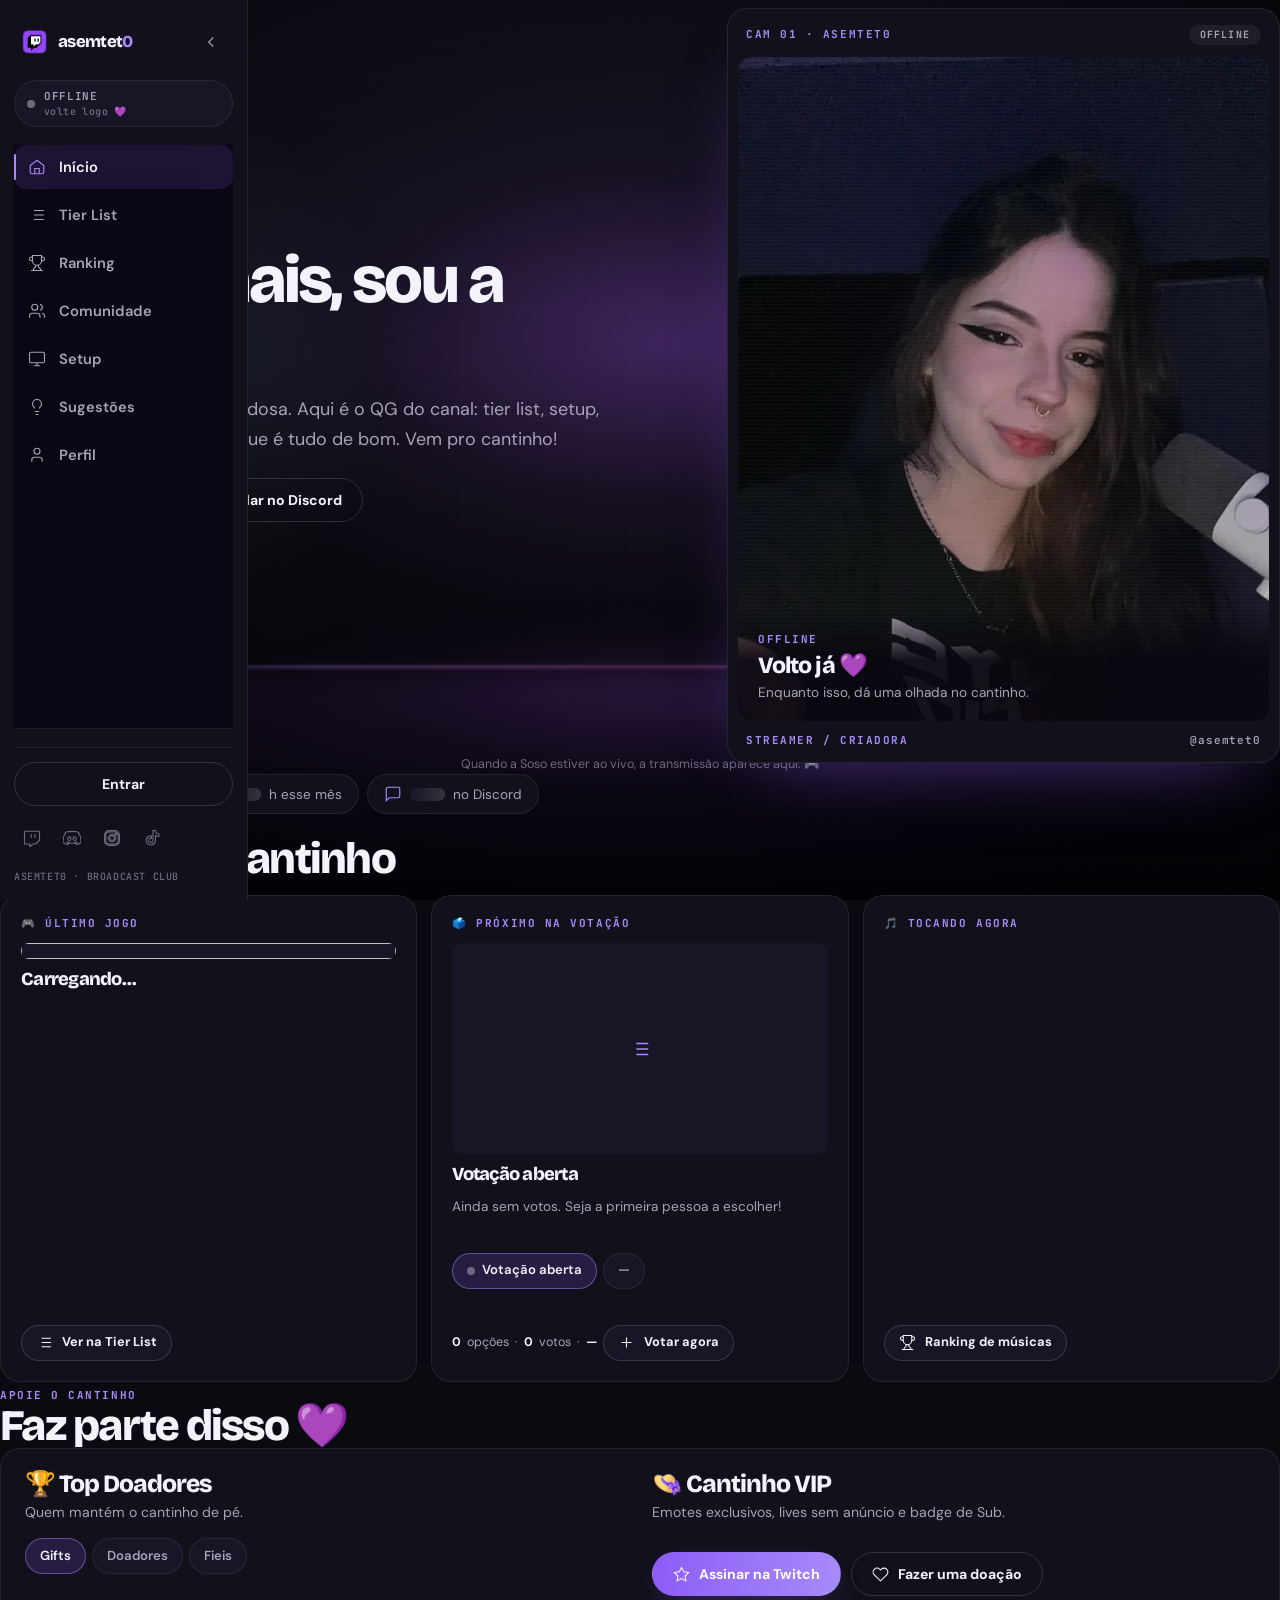
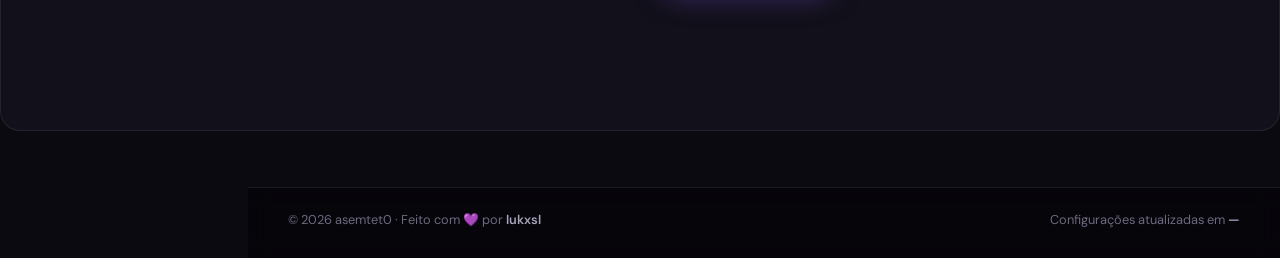
==== commit 5edc84b6: "fase 2: home editorial com hero, camera, pílulas, agora e apoie" ====
--- a/index.html
+++ b/index.html
@@ -34,6 +34,7 @@
 <link rel="stylesheet" href="css/base.css">
 <link rel="stylesheet" href="css/shell.css">
 <link rel="stylesheet" href="css/components.css">
+<link rel="stylesheet" href="css/home.css">
 </head>
 <body>
 
@@ -179,205 +180,164 @@
 <main class="wrapper">
 
 <!-- ==================== INÍCIO ==================== -->
-<section id="sec-inicio" class="page-section ativo">
-  <a class="hero-banner reveal" id="heroBanner" href="https://www.twitch.tv/asemtet0" target="_blank" rel="noopener" aria-label="Abrir canal na Twitch">
-    <img class="banner-bg" src="img/banner.png" alt="" aria-hidden="true">
-    <img id="bannerImg" src="img/banner.png" alt="Bem-vindo ao meu cantinho - asemtet0">
-    <div class="banner-live-badge" id="bannerLiveBadge">
-      <span class="live-indicator" id="bannerLiveDot"></span>
-      <span id="bannerLiveText">AO VIVO AGORA</span>
-    </div>
-    <div class="banner-overlay" id="bannerOverlay" style="display:none">
-      <span class="banner-kicker" id="bannerKicker">🎮 Jogando</span>
-      <h1 class="banner-title" id="bannerTitle">Assistindo agora com <em>0 viewers</em></h1>
-    </div>
-  </a>
-
-  <div class="stats-strip reveal" id="statsStrip">
-    <span class="strip-item"><span class="strip-ic">👥</span> <b id="stripSeg">—</b> seguidores</span>
-    <span class="strip-sep">·</span>
-    <span class="strip-item"><span class="strip-ic">⏱️</span> <b id="stripHoras">—</b>h esse mês</span>
-    <span class="strip-sep">·</span>
-    <span class="strip-item"><span class="strip-ic">🟢</span> <b id="stripDiscord">—</b> no Discord</span>
-    <span class="strip-sep" id="stripLiveSep" style="display:none">·</span>
-    <span class="strip-item strip-live" id="stripLive" style="display:none">
-      <span class="live-indicator live"></span> <b>AO VIVO</b> · <span id="stripViewers">0</span> assistindo
-    </span>
-  </div>
-
-  <div class="aviso reveal" id="avisoBox" style="display:none">
-    <span class="aviso-ic" id="avisoIcon">📢</span>
-    <div class="aviso-tx">
-      <b id="avisoTitulo">Aviso</b>
-      <span id="avisoTexto"></span>
-    </div>
-  </div>
-
-  <div class="bento">
-    <div class="bento-col bento-left">
-      <article class="card profile-card reveal">
-        <div class="profile-avatar-container">
-          <span class="av-ring"></span>
-          <img src="img/avatar.png" alt="Soso" onerror="this.style.display='none'">
-          <span class="av-status" id="profileStatus" title="Carregando..."></span>
-        </div>
-        <h2>
-          asemtet0
-          <span class="h2-emoji">💜</span>
-          <span class="badge-verificada" title="Canal verificado no site">✓ Verificada</span>
-        </h2>
-        <div class="subloc" id="profileSubloc">📍 Maceió – AL · Streamer desde 2025</div>
-        <div class="profile-status-dinamica" id="profileStatusDinamica">Carregando status…</div>
-        <p class="profile-description">
-          Oie! Eu sou a Soso, também conhecida como Sophs ou Teto.
-          Esse site é o QG do canal: aqui você encontra tier list, setup, votação do próximo jogo e muito mais. 💜
-        </p>
-        <div class="profile-socials">
-          <a class="profile-social-btn" href="https://www.instagram.com/asemtet0/" target="_blank" rel="noopener" title="Instagram">
-            <svg viewBox="0 0 24 24" aria-hidden="true"><path d="M12 7a5 5 0 1 0 0 10 5 5 0 0 0 0-10Zm0 8.2a3.2 3.2 0 1 1 0-6.4 3.2 3.2 0 0 1 0 6.4ZM17.3 5.6a1.2 1.2 0 1 0 0 2.4 1.2 1.2 0 0 0 0-2.4Z"/><path d="M16 2H8a6 6 0 0 0-6 6v8a6 6 0 0 0 6 6h8a6 6 0 0 0 6-6V8a6 6 0 0 0-6-6Zm4.2 14a4.2 4.2 0 0 1-4.2 4.2H8A4.2 4.2 0 0 1 3.8 16V8A4.2 4.2 0 0 1 8 3.8h8A4.2 4.2 0 0 1 20.2 8v8Z"/></svg>
-            <span>Instagram</span>
-          </a>
-          <a class="profile-social-btn" href="https://discord.gg/J4gGaKWFPZ" target="_blank" rel="noopener" title="Discord">
-            <svg viewBox="0 0 24 24" aria-hidden="true"><path d="M20.3 4.4A19.8 19.8 0 0 0 15.4 3l-.2.5a18.3 18.3 0 0 0-6.4 0L8.6 3a19.8 19.8 0 0 0-4.9 1.4C.6 9 -.2 13.5.2 18a19.9 19.9 0 0 0 6 3l1.3-2.1a12.9 12.9 0 0 1-2-1l.5-.4a14.2 14.2 0 0 0 12.1 0l.5.4c-.6.4-1.3.7-2 1l1.3 2.1a19.9 19.9 0 0 0 6-3c.5-5.2-.8-9.7-3.6-13.6ZM8.5 15.3c-1.2 0-2.1-1.1-2.1-2.4s.9-2.4 2.1-2.4 2.1 1.1 2.1 2.4-.9 2.4-2.1 2.4Zm7 0c-1.2 0-2.1-1.1-2.1-2.4s.9-2.4 2.1-2.4 2.1 1.1 2.1 2.4-.9 2.4-2.1 2.4Z"/></svg>
-            <span>Discord</span>
-          </a>
-          <a class="profile-social-btn" href="https://www.tiktok.com/@sososemtet0" target="_blank" rel="noopener" title="TikTok">
-            <svg viewBox="0 0 24 24" aria-hidden="true"><path d="M16.6 2h-3.3v13.2a2.9 2.9 0 1 1-2-2.8V9a6.2 6.2 0 1 0 5.3 6.2V8.6a7.5 7.5 0 0 0 4.4 1.4V6.7a4.4 4.4 0 0 1-4.4-4.7Z"/></svg>
-            <span>TikTok</span>
-          </a>
-        </div>
+<section id="sec-inicio" class="page-section ativo home">
+  <article class="hero">
+    <div class="hero-copy">
+      <span class="kicker">ASEMTET0 · BROADCAST CLUB</span>
+      <h1 tabindex="-1">Chega mais, sou a <span class="grad">Soso.</span></h1>
+      <p class="hero-lead">Games, caos e gameplay duvidosa. Aqui é o QG do canal: tier list, setup, votação e uma comunidade que é tudo de bom. Vem pro cantinho!</p>
+      <div class="hero-actions">
+        <a class="btn btn-primary" href="https://www.twitch.tv/asemtet0" target="_blank" rel="noopener">
+          <svg class="ic"><use href="#i-twitch"></use></svg> Ver o canal <svg class="ic ic-sm"><use href="#i-external"></use></svg>
+        </a>
+        <a class="btn btn-ghost" href="https://discord.gg/J4gGaKWFPZ" target="_blank" rel="noopener">
+          <svg class="ic"><use href="#i-message"></use></svg> Colar no Discord
+        </a>
+      </div>
+      <p class="hero-meta">📍 Maceió · streamer desde 2025</p>
+    </div>
+
+    <div class="cam-card" id="camCard">
+      <div class="cam-head">
+        <span class="mono">CAM 01 · ASEMTET0</span>
+        <span class="cam-selo" id="camSelo" aria-live="polite">OFFLINE</span>
+      </div>
+      <div class="cam-frame" id="camFrame">
+        <img id="camFoto" src="img/cam-640x800.webp" alt="Foto da Soso" width="640" height="800" fetchpriority="high" decoding="async">
+        <div class="cam-scanlines" aria-hidden="true"></div>
+        <div class="cam-offline" id="camOffline">
+          <span class="mono">OFFLINE</span>
+          <h3>Volto já 💜</h3>
+          <p id="camLastLive">Enquanto isso, dá uma olhada no cantinho.</p>
+          <button class="btn btn-sm" id="btnVod" type="button" hidden><svg class="ic ic-sm"><use href="#i-play"></use></svg> Última live</button>
+        </div>
+        <div class="cam-mature" id="camMature" hidden>
+          <svg class="ic ic-lg"><use href="#i-alert"></use></svg>
+          <h3>Conteúdo +18 agora</h3>
+          <p>O Twitch bloqueia o player embutido nesses casos. Assista direto no site deles:</p>
+          <a class="btn btn-primary" href="https://www.twitch.tv/asemtet0" target="_blank" rel="noopener">Assistir na Twitch ↗</a>
+        </div>
+        <iframe id="twitchIframe" src="about:blank" allowfullscreen scrolling="no" title="Live da Soso na Twitch" hidden></iframe>
+      </div>
+      <div class="cam-foot">
+        <span class="mono">STREAMER / CRIADORA</span>
+        <span class="cam-viewers" id="viewerCountStatus" aria-live="polite">@asemtet0</span>
+      </div>
+    </div>
+  </article>
+  <p class="cam-note" id="playerNoteText">Quando a Soso estiver ao vivo, a transmissão aparece aqui. 🎮</p>
+
+  <div class="stats-pills" id="statsStrip" aria-label="Estatísticas do canal">
+    <span class="stat-pill"><svg class="ic"><use href="#i-users"></use></svg><b class="skeleton" id="stripSeg"></b> seguidores</span>
+    <span class="stat-pill"><svg class="ic"><use href="#i-clock"></use></svg><b class="skeleton" id="stripHoras"></b>h esse mês</span>
+    <span class="stat-pill"><svg class="ic"><use href="#i-message"></use></svg><b class="skeleton" id="stripDiscord"></b> no Discord</span>
+    <span class="stat-pill is-live" id="stripLive" hidden><span class="live-indicator live"></span><b id="stripViewers">0</b> assistindo</span>
+    <span id="stripLiveSep" hidden></span>
+  </div>
+
+  <div class="aviso-bar" id="avisoBox" role="status" hidden>
+    <span id="avisoIcon" aria-hidden="true">📢</span>
+    <div><b id="avisoTitulo">Aviso</b> · <span id="avisoTexto"></span></div>
+  </div>
+
+  <blockquote class="recado-quote" id="recadoCard" hidden>
+    <b>Recado da Soso</b>
+    <span id="recadoTexto"></span>
+  </blockquote>
+
+  <section class="agora" aria-labelledby="agoraTitulo">
+    <header class="section-head">
+      <div>
+        <span class="kicker">AGORA</span>
+        <h2 id="agoraTitulo">Rolando no cantinho</h2>
+      </div>
+    </header>
+    <div class="agora-grid">
+      <article class="card agora-card">
+        <span class="mono">🎮 Último jogo</span>
+        <img class="agora-cover skeleton" id="focoCover" alt="" width="320" height="180" loading="lazy" decoding="async">
+        <h3 id="focoNome">Carregando…</h3>
+        <p id="focoSub" hidden></p>
+        <div class="agora-chips" id="focoMeta"></div>
+        <div class="mini-bar" id="focoBar" hidden><i id="focoBarI"></i></div>
+        <small id="focoPct"></small>
+        <p id="focoHoras"></p>
+        <div id="focoLive" hidden></div>
+        <a class="btn btn-sm" id="focoTwitchLink" href="#tierlist"><svg class="ic ic-sm"><use href="#i-list"></use></svg> Ver na Tier List</a>
+        <a class="sr-only" id="focoLabel" href="#tierlist">Último jogo jogado</a>
       </article>
 
-      <article class="card music-box reveal" id="musicBox">
-        <div class="music-head">
-          <span class="music-ic" aria-hidden="true">
-            <svg viewBox="0 0 168 168" xmlns="http://www.w3.org/2000/svg"><path fill="#1ed760" d="M84 0C37.6 0 0 37.6 0 84s37.6 84 84 84 84-37.6 84-84S130.4 0 84 0zm38.5 121.2c-1.5 2.5-4.7 3.3-7.2 1.8-19.8-12.1-44.8-14.8-74.2-8.1-2.8.6-5.6-1.1-6.3-4-.6-2.8 1.1-5.6 4-6.3 32.1-7.3 59.8-4.2 82 9.3 2.5 1.5 3.3 4.7 1.7 7.3zm10.3-22.9c-1.9 3.1-6 4.1-9.1 2.2-22.6-13.9-57.1-17.9-83.9-9.8-3.5 1-7.2-.9-8.2-4.4s.9-7.2 4.4-8.2c30.6-9.3 68.6-4.8 94.6 11.1 3.1 1.9 4.1 6 2.2 9.1zm.9-23.9c-27.1-16.1-71.9-17.6-97.8-9.7-4.1 1.2-8.5-1.1-9.7-5.2-1.2-4.1 1.1-8.5 5.2-9.7 29.7-9 79.1-7.3 110.3 11.2 3.7 2.2 4.9 7 2.7 10.7-2.2 3.7-7 4.9-10.7 2.7z"/></svg>
-          </span>
-          <div class="music-info">
-            <h3>Spotify da Soso</h3>
-            <p>A trilha sonora que rola nas lives. 💜</p>
-          </div>
-        </div>
-        <div class="music-panel on" id="musicPainelOuvindo"></div>
-        <button type="button" class="music-link-playlist music-link-ranking" onclick="abrirRankingMusicas()">
-          🏆 Ver Ranking Completo de Músicas →
-        </button>
+      <article class="card agora-card">
+        <span class="mono">🗳️ Próximo na votação</span>
+        <img class="agora-cover" id="proxCover" alt="" width="320" height="180" loading="lazy" decoding="async" hidden>
+        <div class="agora-cover agora-cover-fallback" id="proxCoverFallback" aria-hidden="true"><svg class="ic ic-lg"><use href="#i-list"></use></svg></div>
+        <h3 id="proxNome">Votação aberta</h3>
+        <div class="mini-bar" id="proxBarWrap" hidden><i id="proxBarI"></i></div>
+        <p id="proxInfo">Ainda sem votos. Seja a primeira pessoa a escolher!</p>
+        <ol class="prox-rank" id="proxRank" aria-label="Placar da votação"></ol>
+        <div class="prox-foot" id="proxFoot"></div>
+        <div class="voto-tags" id="votoInfoTop">
+          <span class="chip on" id="votoStatus"><span class="live-indicator"></span> Votação aberta</span>
+          <span class="chip" id="votoCountdown">—</span>
+        </div>
+        <div id="destaqueBox"></div>
+        <div id="votoLista"></div>
+        <div class="voto-foot">
+          <b id="votoStatOpcoes">0</b> opções <span aria-hidden="true">·</span>
+          <b id="votoStatVotos">0</b> votos <span aria-hidden="true">·</span>
+          <b id="votoStatLider">—</b>
+          <span id="votoLblOpcoes" hidden></span><span id="votoLblVotos" hidden></span>
+          <a class="btn btn-sm agora-cta" href="#sugestoes"><svg class="ic ic-sm"><use href="#i-plus"></use></svg> Votar agora</a>
+        </div>
       </article>
-    </div>
-
-    <div class="bento-col bento-center">
-      <article class="card twitch-player-box reveal">
-        <div class="twitch-player-header">
-          <div class="twitch-player-title">
-            <span class="live-indicator" id="headerLiveDot"></span>
-            CANAL DA SOSO
-          </div>
-          <div class="twitch-player-status" id="viewerCountStatus">@asemtet0</div>
-        </div>
-        <div class="twitch-player">
-          <div class="offline-panel" id="offlinePanel">
-            <img id="offlineAvatarImg" src="img/avatar.png" alt="Soso" loading="lazy" onerror="this.style.display='none'">
-            <h4>Estamos offline por agora 💜</h4>
-            <p>Siga o canal pra ser avisado quando a Soso entrar ao vivo!</p>
-            <div class="offline-info">
-              <span>📅 Lives toda semana</span>
-              <a href="https://discord.gg/J4gGaKWFPZ" target="_blank" rel="noopener">🔔 Avisos no Discord</a>
-            </div>
-            <div class="offline-actions">
-              <a class="btn twitch-accent" href="https://www.twitch.tv/asemtet0" target="_blank" rel="noopener">Seguir na Twitch</a>
-              <button class="btn ghost" id="btnVod" onclick="assistirVod()" style="display:none">▶ Última live</button>
-            </div>
-          </div>
-          <iframe id="twitchIframe" style="display:none" src="about:blank" allowfullscreen scrolling="no" title="Live da Soso na Twitch"></iframe>
-        </div>
-        <div class="player-note" id="playerNoteText">Quando a Soso estiver ao vivo, a transmissão aparece aqui. 🎮</div>
+
+      <article class="card agora-card">
+        <span class="mono">🎵 Tocando agora</span>
+        <div id="ouvindoWrap">
+          <div class="music-panel on" id="musicPainelOuvindo" aria-live="polite"></div>
+        </div>
+        <button class="btn btn-sm agora-cta" type="button" data-ranking-musicas><svg class="ic ic-sm"><use href="#i-trophy"></use></svg> Ranking de músicas</button>
       </article>
-
-      <div class="bento-stack">
-      <article class="card recado-card reveal" id="recadoCard">
-        <div class="recado-av">
-          <img src="img/avatar.png" alt="Soso" loading="lazy" onerror="this.style.display='none'">
-          <span aria-hidden="true">💌</span>
-        </div>
-        <div class="recado-bubble">
-          <div class="recado-meta"><b>📌 Recado da Soso</b><small>Um oi rapidinho da Sophs 💜</small></div>
-          <p class="recado-texto" id="recadoTexto">Carregando...</p>
-        </div>
-      </article>
-
-      <article class="card jogos-card reveal">
-        <div class="jogo-half">
-          <img class="foco-cover skeleton" id="focoCover" alt="" loading="lazy">
-          <div class="foco-info">
-            <span class="foco-label" id="focoLabel">🎮 Último jogo jogado</span>
-            <h3 id="focoNome">Carregando…</h3>
-            <p class="foco-sub" id="focoSub" hidden></p>
-            <div class="foco-meta" id="focoMeta"></div>
-            <div class="foco-bar" id="focoBar" style="display:none">
-              <small><span>🏆 Conquistas</span><b id="focoPct"></b></small>
-              <div class="goal-bar"><i id="focoBarI" style="width:0%"></i></div>
-            </div>
-            <p class="foco-last" id="focoHoras"></p>
-            <div class="foco-live" id="focoLive" hidden></div>
-            <div class="foco-btns">
-              <button class="btn" onclick="mudarAba('tierlist')">Ver na Tier List →</button>
-            </div>
-          </div>
-        </div>
-        <div class="jogo-half">
-          <img class="foco-cover" id="proxCover" alt="" loading="lazy" style="display:none">
-          <div class="foco-cover prox-cover-fallback" id="proxCoverFallback" aria-hidden="true"><span>🗳️</span><small>PRÓXIMO JOGO</small></div>
-          <div class="foco-info">
-            <span class="foco-label">🗳️ Próximo na votação</span>
-            <h3 id="proxNome">Votação aberta</h3>
-            <div class="prox-bar" id="proxBarWrap" style="visibility:hidden">
-              <div class="goal-bar"><i id="proxBarI" style="width:0%"></i></div>
-            </div>
-            <p id="proxInfo">Ainda sem votos. Seja a primeira pessoa a escolher!</p>
-            <ol class="prox-rank" id="proxRank" aria-label="Placar da votação"></ol>
-            <div class="prox-foot" id="proxFoot"></div>
-            <div class="foco-btns">
-              <button class="btn" onclick="mudarAba('sugestoes')">Votar agora →</button>
-            </div>
-          </div>
-        </div>
-      </article>
-      </div>
-    </div>
-
-    <div class="bento-col bento-right">
-      <article class="card sub-hero-box reveal">
-        <div class="sub-hero-top">
-          <span class="sub-kicker">👑 Cantinho VIP</span>
-          <h3>Entre pro cantinho</h3>
-          <p>Assine o canal e apoie a Soso com os benefícios exclusivos da Twitch. 💜</p>
-        </div>
-        <div class="sub-perks-grid">
-          <div class="sub-perk"><i>🎁</i><span>Emotes exclusivos</span></div>
-          <div class="sub-perk"><i>🚫</i><span>Lives sem anúncios</span></div>
-          <div class="sub-perk"><i>🏅</i><span>Badge exclusivo de Sub</span></div>
-          <div class="sub-perk"><i>💜</i><span>Apoio direto ao cantinho</span></div>
-        </div>
-        <div class="emotes-mini-grid" id="emotesMiniGrid"></div>
-        <a href="https://www.twitch.tv/subs/asemtet0" target="_blank" rel="noopener" class="btn big block sub-hero-cta">👑 Assinar na Twitch →</a>
-        <small class="sub-note">🎁 Gift e Prime também valem 💜</small>
-      </article>
-      <article class="card apoie reveal">
-        <div class="apoie-head">
-          <h3>💜 Apoie o cantinho</h3>
-          <p>Ajude a manter o canal ativo, comprar jogos e melhorar o setup.</p>
-        </div>
-        <div class="hall-head">
-          <h3>🏆 Top Doadores</h3>
-          <span class="hall-live" title="Atualiza sozinho"><i></i> ao vivo</span>
-        </div>
-        <div class="hall-lista" id="hallLista" aria-live="polite"></div>
-        <div class="hall-total" id="hallTotal" hidden></div>
-        <p class="hall-updated" id="hallUpdated" style="display:none"></p>
-        <a class="btn big block" id="donateLink" href="#">💜 Fazer uma doação</a>
-      </article>
-    </div>
-  </div>
+    </div>
+  </section>
+
+  <section class="apoie" aria-labelledby="apoieTitulo">
+    <header class="section-head">
+      <div>
+        <span class="kicker">APOIE O CANTINHO</span>
+        <h2 id="apoieTitulo">Faz parte disso 💜</h2>
+      </div>
+    </header>
+    <div class="card apoie-card">
+      <div class="apoie-grid">
+        <div>
+          <div class="apoie-head">
+            <h3>🏆 Top Doadores</h3>
+            <p>Quem mantém o cantinho de pé.</p>
+          </div>
+          <div class="hall-tabs" id="hallTabs" role="group" aria-label="Categoria dos doadores">
+            <button class="chip on" type="button" data-hall="gift">Gifts</button>
+            <button class="chip" type="button" data-hall="doadores">Doadores</button>
+            <button class="chip" type="button" data-hall="fieis">Fieis</button>
+          </div>
+          <div class="hall-list" id="hallLista" aria-live="polite"></div>
+          <div id="hallTotal" hidden></div>
+          <p class="hall-updated" id="hallUpdated" hidden></p>
+        </div>
+        <div>
+          <div class="apoie-head">
+            <h3>👒 Cantinho VIP</h3>
+            <p>Emotes exclusivos, lives sem anúncio e badge de Sub.</p>
+          </div>
+          <div class="sub-emotes-grid" id="emotesMiniGrid" aria-label="Emotes exclusivos"></div>
+          <div class="apoie-actions">
+            <a class="btn btn-primary" href="https://www.twitch.tv/subs/asemtet0" target="_blank" rel="noopener"><svg class="ic"><use href="#i-star"></use></svg> Assinar na Twitch</a>
+            <a class="btn btn-ghost" id="donateLink" href="https://midfielder.tv.br/asemtet0" target="_blank" rel="noopener"><svg class="ic"><use href="#i-heart"></use></svg> Fazer uma doação</a>
+          </div>
+        </div>
+      </div>
+    </div>
+  </section>
 </section>
 
 <!-- ==================== TIER LIST ==================== -->
--- a/css/home.css
+++ b/css/home.css
@@ -0,0 +1,151 @@
+/* ============================================================
+   HOME — hero editorial, pílulas, "Agora" e Apoie
+   ============================================================ */
+.home{display:grid;gap:22px;padding-top:8px}
+
+/* ---------- Hero ---------- */
+.hero{
+  display:grid;
+  grid-template-columns:minmax(0,1.1fr) minmax(0,.9fr);
+  gap:clamp(24px,4vw,56px);
+  align-items:center;
+  min-height:min(68vh,620px)
+}
+.hero-copy{display:grid;gap:20px;align-content:center;min-width:0}
+.hero h1{max-width:15ch}
+.hero h1 .grad{background:var(--grad);-webkit-background-clip:text;background-clip:text;color:transparent}
+.hero-lead{color:var(--ink-2);font-size:clamp(1rem,1.4vw,1.12rem);max-width:52ch;line-height:1.65}
+.hero-actions{display:flex;flex-wrap:wrap;gap:10px;margin-top:4px}
+.hero-meta{display:flex;align-items:center;gap:10px;color:var(--ink-3);font:600 11px/1.4 var(--font-mono);letter-spacing:.1em;text-transform:uppercase}
+
+/* ---------- Cartão da câmera ---------- */
+.cam-card{
+  position:relative;
+  padding:10px;
+  border:1px solid var(--line);
+  border-radius:var(--r-card);
+  background:var(--surface);
+  box-shadow:var(--glow-cam);
+  overflow:hidden
+}
+.cam-head,.cam-foot{display:flex;align-items:center;justify-content:space-between;gap:10px;padding:6px 8px 12px}
+.cam-foot{padding:12px 8px 4px}
+.cam-selo{
+  padding:5px 11px;border-radius:var(--r-pill);
+  background:rgba(255,255,255,.06);color:var(--ink-2);
+  font:700 10px/1 var(--font-mono);letter-spacing:.12em
+}
+.cam-card.is-live .cam-selo{background:var(--red);color:#fff}
+.cam-frame{position:relative;aspect-ratio:4/5;border-radius:14px;overflow:hidden;background:#09070f}
+.cam-frame img,.cam-frame iframe{width:100%;height:100%;object-fit:cover;border:0}
+.cam-card.is-live #camFoto,.cam-card.is-live .cam-offline{display:none}
+.music-skeleton{width:120px;height:16px}
+.music-skeleton-sm{width:80px;height:12px}
+.stat-pill b.flash,.stat-pill b{transition:color var(--t)}
+.agora-card h3 svg,.apoie-head h3 svg{color:var(--purple-2)}
+.cam-frame iframe{position:absolute;inset:0;z-index:2;background:#000}
+.cam-frame[hidden]{display:none}
+.cam-scanlines{
+  position:absolute;inset:0;z-index:1;pointer-events:none;
+  background:repeating-linear-gradient(0deg,rgba(255,255,255,.025) 0 1px,transparent 1px 4px)
+}
+.cam-offline{
+  position:absolute;inset:auto 0 0 0;z-index:1;
+  display:grid;gap:6px;padding:22px 20px 18px;
+  background:linear-gradient(transparent,rgba(9,7,15,.92) 45%);
+  text-align:left
+}
+.cam-offline h3{font-size:1.45rem}
+.cam-offline p{color:var(--ink-2);font-size:.85rem}
+.cam-offline .btn{justify-self:start;margin-top:6px}
+.cam-viewers{font:600 11px/1 var(--font-mono);color:var(--ink-2);letter-spacing:.08em}
+.cam-card.is-live .cam-viewers{color:#ffd7de}
+.cam-note{margin-top:-8px;color:var(--ink-3);font-size:.78rem;text-align:center}
+.cam-mature{
+  position:absolute;inset:0;z-index:3;display:grid;align-content:center;gap:10px;
+  padding:24px;text-align:center;background:rgba(9,7,15,.94)
+}
+
+/* ---------- Pílulas de estatística ---------- */
+.stats-pills{display:flex;flex-wrap:wrap;gap:8px}
+.stat-pill{
+  display:inline-flex;align-items:center;gap:8px;
+  min-height:40px;padding:0 16px;
+  border:1px solid var(--line);border-radius:var(--r-pill);
+  background:var(--surface);color:var(--ink-2);
+  font-size:.85rem
+}
+.stat-pill .ic{color:var(--purple-2)}
+.stat-pill b{color:var(--ink);font-weight:800}
+.stat-pill.is-live{border-color:rgba(255,59,92,.36);color:#ffd7de;padding-right:18px}
+.stat-pill.is-live .ic,.stat-pill.is-live b{color:#ff8ea1}
+
+/* ---------- Recado ---------- */
+.recado-quote{
+  display:flex;align-items:center;gap:14px;
+  padding:14px 18px;border-left:2px solid var(--purple-2);
+  color:var(--ink-2);font-style:italic;font-size:.92rem
+}
+.recado-quote b{color:var(--ink);font-style:normal;flex:none;font:700 10px/1 var(--font-mono);letter-spacing:.12em;text-transform:uppercase}
+.recado-quote.vazio{color:var(--ink-3)}
+
+/* ---------- Aviso ---------- */
+.aviso-bar{
+  display:flex;align-items:center;gap:10px;
+  min-height:44px;padding:8px 16px;
+  border:1px solid rgba(167,139,250,.28);border-radius:var(--r-input);
+  background:rgba(139,92,246,.1);font-size:.88rem;color:var(--ink)
+}
+.aviso-bar.warn{border-color:rgba(251,191,36,.35);background:rgba(251,191,36,.09)}
+.aviso-bar span{display:grid;place-items:center;width:28px;height:28px;border-radius:8px;background:var(--surface-2)}
+
+/* ---------- Agora ---------- */
+.agora{display:grid;gap:14px}
+.agora-grid{display:grid;grid-template-columns:repeat(3,minmax(0,1fr));gap:14px;align-items:stretch}
+.agora-card{display:flex;flex-direction:column;gap:12px;min-height:280px;padding:20px}
+.agora-card>.mono{color:var(--purple-2)}
+.agora-card h3{font-size:1.15rem}
+.agora-card p{color:var(--ink-2);font-size:.85rem}
+.agora-card .btn,.agora-card .agora-cta{margin-top:auto;align-self:flex-start}
+.agora-cover{width:100%;aspect-ratio:16/9;object-fit:cover;border-radius:12px;background:var(--surface-2)}
+.agora-cover-fallback{display:grid;place-items:center;color:var(--purple-2)}
+.agora-card h3,.apoie-head h3{display:flex;align-items:center;gap:8px}
+.agora-card .mono{display:inline-flex;align-items:center;gap:7px}
+.agora-chips{display:flex;flex-wrap:wrap;gap:6px}
+.agora-chips span{padding:4px 9px;border-radius:var(--r-pill);background:var(--surface-2);color:var(--ink-2);font-size:.72rem}
+.mini-bar{height:5px;border-radius:var(--r-pill);background:rgba(255,255,255,.07);overflow:hidden}
+.mini-bar i{display:block;width:0;height:100%;background:var(--grad);transition:width .5s ease}
+.prox-rank{display:grid;gap:4px;font-size:.8rem;color:var(--ink-2)}
+.prox-rank li{display:flex;justify-content:space-between;gap:10px}
+.voto-tags{display:flex;flex-wrap:wrap;gap:6px}
+.voto-foot{display:flex;align-items:center;flex-wrap:wrap;gap:6px;font-size:.78rem;color:var(--ink-2)}
+.voto-foot b{color:var(--ink)}
+
+/* ---------- Apoie ---------- */
+.apoie-card{display:grid;gap:22px;padding:24px}
+.apoie-grid{display:grid;grid-template-columns:minmax(0,1fr) minmax(0,1fr);gap:24px}
+.apoie-head h2{font-size:1.6rem}
+.apoie-head p{color:var(--ink-2);font-size:.88rem;margin-top:6px}
+.hall-tabs{display:flex;gap:6px;flex-wrap:wrap;margin:14px 0 12px}
+.hall-list{display:grid;gap:8px;min-height:120px}
+.hall-updated{color:var(--ink-3);font:600 10px/1.4 var(--font-mono);margin-top:8px}
+.sub-emotes-grid{display:grid;grid-template-columns:repeat(6,minmax(0,1fr));gap:8px;margin:14px 0}
+.apoie-actions{display:flex;flex-wrap:wrap;gap:10px;margin-top:auto}
+.apoie-cta{display:inline-flex}
+
+@media (max-width:1200px){
+  .hero{grid-template-columns:minmax(0,1fr) minmax(0,.8fr)}
+  .cam-card{max-width:420px;width:100%;justify-self:end}
+}
+@media (max-width:900px){
+  .hero{grid-template-columns:1fr;min-height:0;gap:26px}
+  .cam-card{max-width:420px;justify-self:center}
+  .agora-grid{grid-template-columns:1fr}
+  .agora-card{min-height:0}
+  .apoie-grid{grid-template-columns:1fr}
+}
+@media (max-width:640px){
+  .sub-emotes-grid{grid-template-columns:repeat(3,minmax(0,1fr))}
+  .stat-pill{padding:0 12px;font-size:.78rem}
+  .hero h1{font-size:clamp(2.4rem,11vw,3.4rem)}
+}
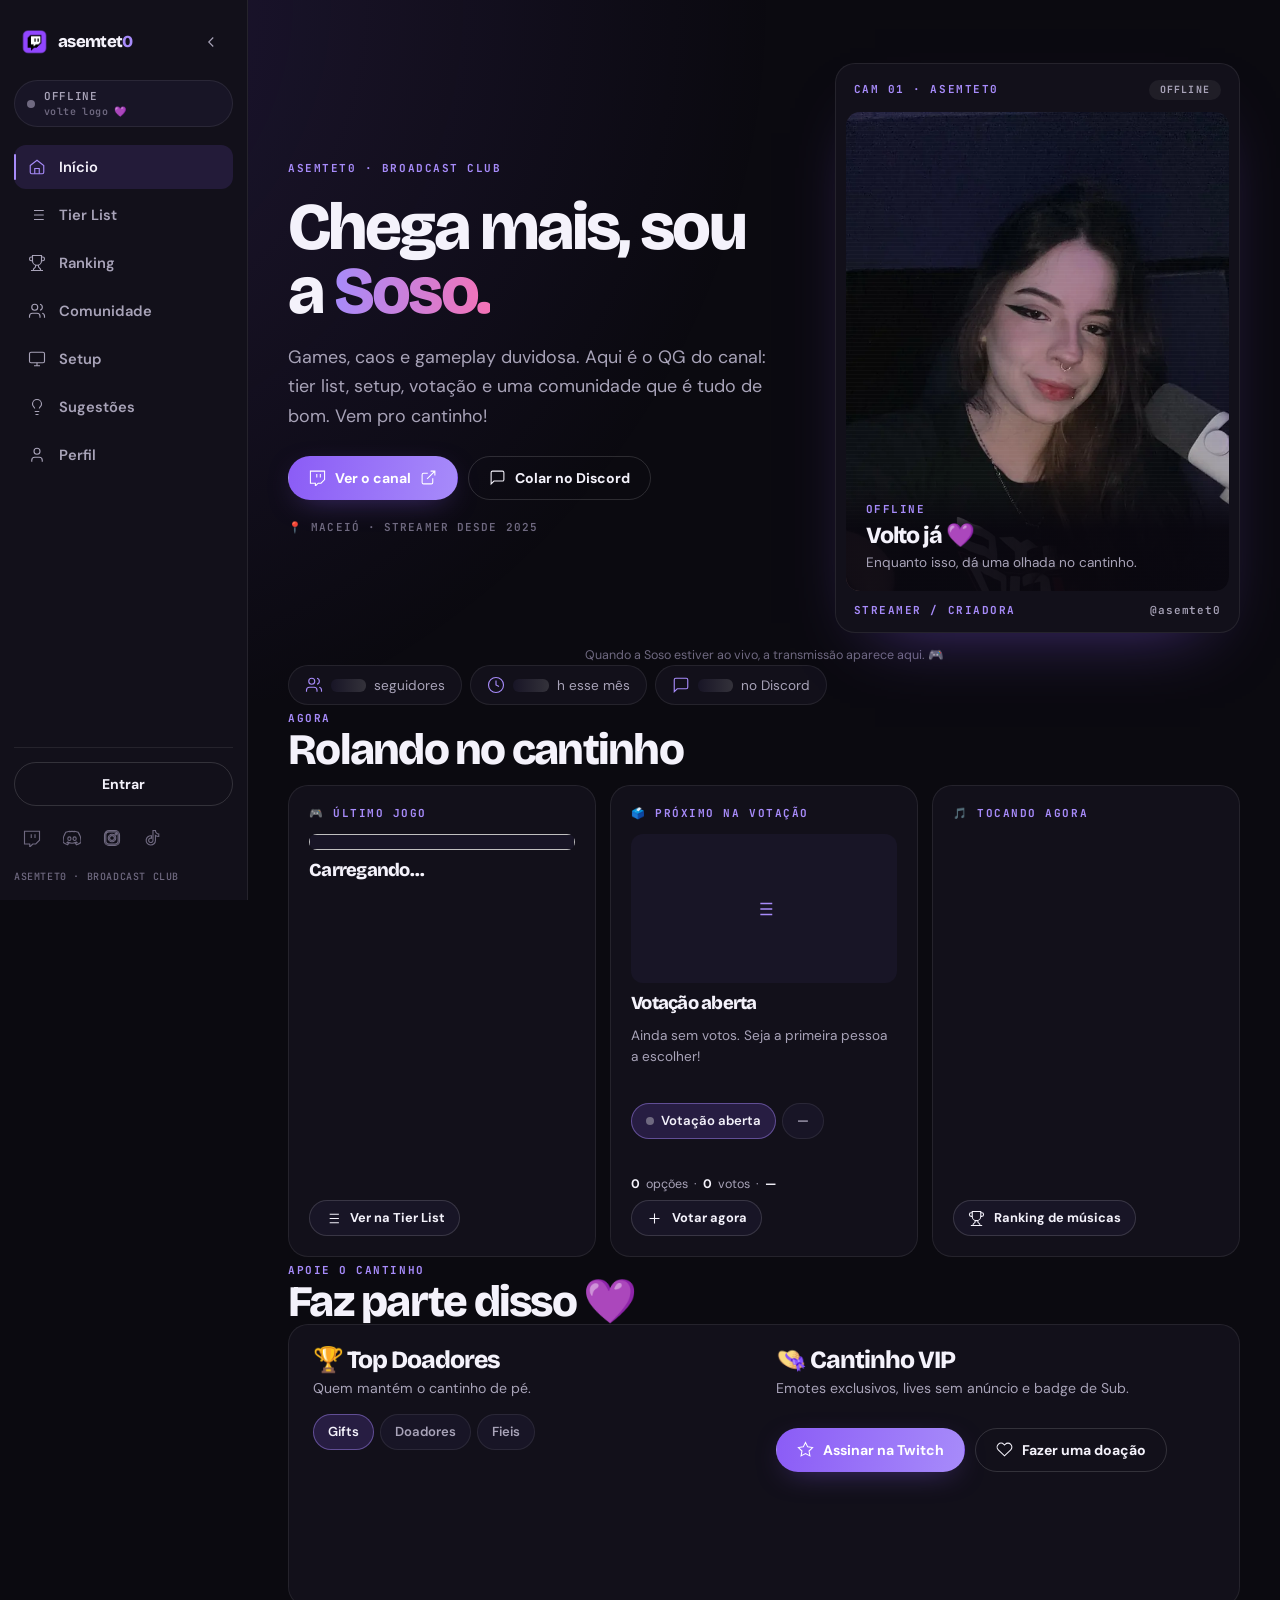
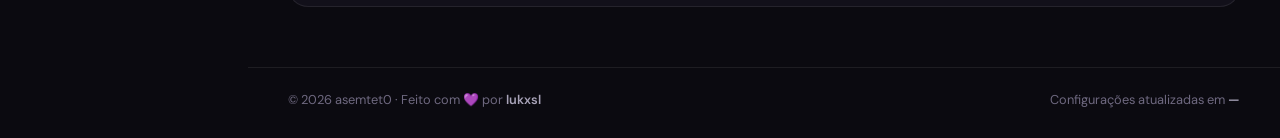
==== commit e853c901: "fase 3: remove sala, banner, mini-game e arquivos mortos" ====
--- a/index.html
+++ b/index.html
@@ -4,59 +4,34 @@
 <meta charset="utf-8">
 <meta name="viewport" content="width=device-width, initial-scale=1">
 <title>asemtet0 | Streamer & Comunidade</title>
-<meta name="description" content="Oie! Eu sou a Soso (asemtet0). Games, caos, conversa e muita gameplay duvidosa. Vem pro cantinho! 💜">
-<meta property="og:title" content="asemtet0 — Streamer & Comunidade 💜">
-<meta property="og:description" content="Games, caos e gameplay duvidosa. Vem pro cantinho!">
+<meta name="description" content="Oie! Eu sou a Soso (asemtet0). Games, caos e conversa no QG do canal.">
+<meta property="og:title" content="asemtet0 — Streamer & Comunidade">
+<meta property="og:description" content="Games, caos e conversa no QG da Soso.">
 <meta property="og:type" content="website">
 <meta property="og:url" content="https://asemtet0.vercel.app/">
-<meta property="og:image" content="https://asemtet0.vercel.app/img/banner.png">
+<meta property="og:image" content="https://asemtet0.vercel.app/img/og.png">
 <meta name="twitter:card" content="summary_large_image">
-<meta name="theme-color" content="#0a0511">
+<meta name="twitter:image" content="https://asemtet0.vercel.app/img/og.png">
+<link rel="canonical" href="https://asemtet0.vercel.app/">
+<meta name="theme-color" content="#0b0a10">
+<link rel="icon" href="img/favicon.svg" type="image/svg+xml">
+<link rel="alternate icon" href="img/favicon.png" type="image/png">
+<link rel="apple-touch-icon" href="img/apple-touch-icon.png">
 <link rel="preconnect" href="https://fonts.googleapis.com">
 <link rel="preconnect" href="https://fonts.gstatic.com" crossorigin>
-<link href="https://fonts.googleapis.com/css2?family=Bricolage+Grotesque:opsz,wght@12..96,500;12..96,600;12..96,700;12..96,800&family=DM+Sans:wght@400;500;600;700&family=JetBrains+Mono:wght@500;700&display=swap" rel="stylesheet">
-
-<link rel="stylesheet" href="css/base.css">
-<link rel="stylesheet" href="css/layout.css">
-<link rel="stylesheet" href="css/components.css">
-<link rel="stylesheet" href="css/setup.css">
-<link rel="stylesheet" href="css/admin.css">
-<link rel="stylesheet" href="css/tierlist.css">
-
-<link rel="stylesheet" href="css/ranking.css">
-<link rel="stylesheet" href="css/auth-new.css">
-<link rel="stylesheet" href="css/profile-clean.css">
-<link rel="stylesheet" href="css/refinements.css">
-<link rel="stylesheet" href="css/home-fixes.css">
-
-<!-- Sistema novo (tokens e componentes sobrescrevem os remendos antigos) -->
+<link href="https://fonts.googleapis.com/css2?family=Bricolage+Grotesque:opsz,wght@12..96,800&family=DM+Sans:wght@400;500;600;700&family=JetBrains+Mono:wght@500;700&display=swap" rel="stylesheet">
+
 <link rel="stylesheet" href="css/tokens.css">
 <link rel="stylesheet" href="css/base.css">
 <link rel="stylesheet" href="css/shell.css">
 <link rel="stylesheet" href="css/components.css">
 <link rel="stylesheet" href="css/home.css">
+<link rel="stylesheet" href="css/setup.css">
+<!-- Folhas de página carregadas sob demanda pelo router -->
 </head>
 <body>
 
-<div class="room" aria-hidden="true">
-  <div class="room-wall" data-depth="0.3"></div>
-  <div class="room-wallpaper"></div>
-  <div class="room-window" data-depth="0.9"><span class="rw-frame"></span><span class="rw-light"></span></div>
-  <div class="room-shelf" data-depth="0.7">
-    <span class="rs-book" style="--c:#a855f7;--h:88%"></span>
-    <span class="rs-book" style="--c:#ec4899;--h:72%"></span>
-    <span class="rs-book" style="--c:#7c3aed;--h:95%"></span>
-    <span class="rs-book" style="--c:#06b6d4;--h:65%"></span>
-    <span class="rs-book" style="--c:#f59e0b;--h:80%"></span>
-    <span class="rs-book" style="--c:#c084fc;--h:70%"></span>
-    <span class="rs-board"></span>
-  </div>
-  <div class="room-floor" data-depth="1.4"><div class="rf-glow"></div></div>
-  <div class="room-vignette"></div>
-  <div class="room-grain"></div>
-</div>
-
-<!-- Sprite de ícones (traço 1.5, estilo Lucide) -->
+
 <svg class="svg-sprite" xmlns="http://www.w3.org/2000/svg" aria-hidden="true" focusable="false">
   <symbol id="i-home" viewBox="0 0 24 24"><path d="m3 10 9-7 9 7v9a2 2 0 0 1-2 2H5a2 2 0 0 1-2-2z"/><path d="M9 21v-7h6v7"/></symbol>
   <symbol id="i-list" viewBox="0 0 24 24"><path d="M8 6h13M8 12h13M8 18h13M3 6h.01M3 12h.01M3 18h.01"/></symbol>
@@ -177,7 +152,8 @@
   <div id="moreUser"></div>
 </dialog>
 
-<main class="wrapper">
+<main class="app-main">
+<div class="app-container">
 
 <!-- ==================== INÍCIO ==================== -->
 <section id="sec-inicio" class="page-section ativo home">
@@ -607,88 +583,13 @@
   <header class="section-header reveal">
     <span class="section-kicker">🖥️ Hardware</span>
     <h2>Meu Setup</h2>
-    <p>Passeie pelo quarto com o Lukzin ou abra o catálogo com as fichas técnicas.</p>
+    <p>As peças do setup com especificações e links para comprar.</p>
   </header>
 
-  <div class="setup-game-container reveal">
-
-    <!-- Alternador de visualização -->
-    <div class="setup-tabs" role="tablist" aria-label="Modo de visualização do setup" data-view="game">
-      <span class="setup-tabs-glider" aria-hidden="true"></span>
-      <button type="button" class="setup-tab on" role="tab" aria-selected="true"  data-view="game">🎮 Mini-game</button>
-      <button type="button" class="setup-tab"    role="tab" aria-selected="false" data-view="catalog">🗂️ Catálogo</button>
-    </div>
-
-    <!-- ============ VISÃO 1: MINI-GAME ============ -->
-    <div class="setup-view" id="viewGame">
-      <div class="setup-controls">
-        <button type="button" id="btnTourSetup" class="btn btn-tour" data-state="idle">
-          <span class="play-icon" aria-hidden="true">▶</span>
-          <span class="btn-tour-label">Iniciar Tour Guiado</span>
-        </button>
-
-        <button type="button" id="btnLukFala" class="btn-icon" title="Chamar o Lukzin" aria-label="Conversar com o Lukzin">💬</button>
-        <button type="button" id="btnMute" class="btn-icon" title="Ligar/Desligar som" aria-label="Ligar/Desligar som">🔊</button>
-
-        <div class="setup-progress" id="setupProgress" hidden>
-          <span id="setupProgressTxt">0 / 0</span>
-          <span class="setup-progress-bar"><i id="setupProgressBar"></i></span>
-        </div>
-      </div>
-
-      <div class="setup-scene-wrap" id="setupScene">
-        <div class="scene-world" id="sceneWorld">
-          <div class="scene-bg"></div>
-
-          <!-- Tela do Stardew encaixada no monitor da imagem -->
-          <div class="monitor-screen" id="stardewScreen" style="background-image: url('img/stardew-screen.png');"></div>
-
-          <!-- Hotspots visíveis são gerados pelo JS -->
-          <div id="sceneHotspots"></div>
-
-          <!-- Hotspot invisível do gato (Easter Egg: 5 cliques) -->
-          <div class="hotspot-invisible" id="catHotspot" style="left: 42.5%; top: 10.5%; width: 19%; height: 20%;" title="Miau?"></div>
-
-          <!-- Lukzin (sprite em pixel art) -->
-          <div class="luk-character" id="lukChar" data-dir="right" style="left: 17%; top: 90%;">
-            <div class="luk-bubble" id="lukBubble" role="status" aria-live="polite"></div>
-            <div class="luk-flip">
-              <div class="luk-squash">
-                <img src="img/lukzin.png" alt="Lukzin" class="luk-sprite" width="188" height="415" draggable="false" decoding="async" loading="lazy">
-              </div>
-            </div>
-            <div class="luk-shadow"></div>
-          </div>
-        </div>
-
-        <div class="scene-overlay"></div>
-        <div class="scene-sparks" id="sceneSparks" aria-hidden="true"></div>
-      </div>
-
-      <!-- Caixa de diálogo RPG -->
-      <div class="rpg-dialogue enter" id="setupDialogue">
-        <button type="button" class="rpg-close" id="dlgClose" aria-label="Fechar diálogo">✕</button>
-        <div class="rpg-avatar">
-          <img src="img/lukzin.png" alt="Lukzin" class="rpg-avatar-img" loading="lazy">
-        </div>
-        <div class="rpg-content">
-          <div class="rpg-name" id="dlgNameContainer">
-            <span class="rpg-name-main">Lukzin</span>
-            <span class="rpg-badge">DEV</span>
-          </div>
-          <div class="rpg-text" id="dlgText">E aí, tudo bão? Clica nos pontinhos roxos pra ver as peças do setup da Soso, ou me chama no Tour ali em cima que fica bão demais! Ah, e pode clicar em mim também. 💜</div>
-          <div class="rpg-chips" id="dlgChips"></div>
-          <div class="rpg-recap" id="dlgRecap" hidden></div>
-          <div class="rpg-actions" id="dlgActions" hidden>
-            <button type="button" class="btn-mini" id="dlgFicha">📋 Ver ficha completa</button>
-          </div>
-        </div>
-        <div class="rpg-continue" aria-hidden="true">▼</div>
-      </div>
-    </div>
+  <div class="setup-catalog reveal">
 
     <!-- ============ VISÃO 2: CATÁLOGO ============ -->
-    <div class="setup-view" id="viewCatalog" hidden>
+    <div class="setup-view" id="viewCatalog">
       <div class="cat-toolbar">
         <div class="cat-chips" id="catChips" role="group" aria-label="Filtrar por categoria"></div>
         <label class="cat-search">
@@ -933,6 +834,7 @@
   <span class="flb-dot"></span>
   Voltar pra live
 </button>
+</div>
 </main>
 
 <footer class="site-footer">
@@ -941,14 +843,6 @@
     <p>Configurações atualizadas em <b id="siteUpdated">—</b></p>
   </div>
 </footer>
-
-<dialog id="pcModal" style="background: #1a102d; color: #fff; border: 1px solid #a855f7; border-radius: 16px; padding: 20px; max-width: 400px; width: 90%;">
-  <div style="display: flex; justify-content: space-between; align-items: center; margin-bottom: 16px;">
-    <h3 id="pcModalTitle" style="font-size: 1.2rem; margin: 0; color: #c084fc;">Componente</h3>
-    <button onclick="document.getElementById('pcModal').close()" style="background: none; border: none; color: #fff; font-size: 1.2rem; cursor: pointer;">✕</button>
-  </div>
-  <div id="pcModalBody"></div>
-</dialog>
 
 <dialog id="dlg" aria-labelledby="dTitle">
   <div class="dh">
@@ -972,7 +866,6 @@
 
 <script src="js/utils/dom.js" defer></script>
 <script src="js/utils/format.js" defer></script>
-<script src="js/utils/audio.js" defer></script>
 <script src="js/api/client.js" defer></script>
 <script src="js/auth-ui.js" defer></script>
 <script src="js/navbar.js" defer></script>
--- a/css/setup.css
+++ b/css/setup.css
@@ -1,294 +1,55 @@
 /* ============================================================
-   SETUP — MINI-GAME 2D + CATÁLOGO (TOUR DO LUKZIN)
+   SETUP — catálogo e ficha técnica
    ============================================================ */
-.setup-game-container{
-  --sg-a:var(--purple-2,#a855f7);
-  --sg-b:var(--purple-3,#7c3aed);
-  --sg-line:var(--line-2,rgba(168,85,247,.35));
-  --sg-ink:#1b0b33;
-  --ease:cubic-bezier(.22,1,.36,1);
-  --spring:cubic-bezier(.34,1.56,.64,1);
-  display:flex;flex-direction:column;gap:18px;width:100%;max-width:1000px;margin:0 auto;
+.setup-catalog{display:grid;gap:20px}
+.cat-toolbar{display:flex;align-items:center;justify-content:space-between;gap:14px;flex-wrap:wrap}
+.cat-chips{display:flex;flex-wrap:wrap;gap:8px}
+.cat-search{position:relative;display:flex;align-items:center;gap:8px;min-width:min(280px,100%)}
+.cat-search .ic{position:absolute;left:13px;color:var(--ink-3);pointer-events:none}
+.cat-search input{padding-left:40px}
+.cat-stats{display:flex;gap:8px;flex-wrap:wrap}
+.cat-stats .stat{display:flex;align-items:baseline;gap:7px;padding:8px 14px;border:1px solid var(--line);border-radius:var(--r-pill);background:var(--surface);font-size:.8rem;color:var(--ink-2)}
+.cat-stats .stat b{font-size:1.05rem;color:var(--ink)}
+.cat-grid{display:grid;grid-template-columns:repeat(auto-fill,minmax(220px,1fr));gap:14px}
+.cat-card{
+  display:grid;gap:8px;justify-items:start;
+  min-height:200px;padding:20px;
+  border:1px solid var(--line);border-radius:var(--r-card);
+  background:var(--surface);color:var(--ink);text-align:left;
+  transition:transform var(--t),border-color var(--t),background var(--t)
 }
-.setup-view[hidden]{display:none}
-.setup-view{display:flex;flex-direction:column;gap:18px;animation:viewIn .5s var(--ease)}
-@keyframes viewIn{from{opacity:0;transform:translateY(12px)}to{opacity:1;transform:none}}
-.setup-controls{display:flex;align-items:center;gap:12px;flex-wrap:wrap}
+.cat-card:hover{transform:translateY(-3px);border-color:rgba(167,139,250,.45);background:var(--surface-2)}
+.cat-card .ic{color:var(--purple-2);width:26px;height:26px}
+.cat-card strong{font-family:var(--font-display);font-size:1.1rem;letter-spacing:-.03em;line-height:1.1}
+.cat-card small{color:var(--ink-2);font-size:.8rem}
+.cat-cta{margin-top:auto;color:var(--purple-2);font:600 11px/1.4 var(--font-mono);text-transform:uppercase;letter-spacing:.1em}
+.badge-rar{font:700 10px/1 var(--font-mono);letter-spacing:.1em;text-transform:uppercase;color:var(--purple-2)}
+.cat-vazio{color:var(--ink-2);padding:24px;border:1px dashed var(--line);border-radius:var(--r-input)}
 
-.btn-tour{display:flex;align-items:center;gap:8px;padding:12px 22px;border:0;border-radius:12px;cursor:pointer;
-  background:linear-gradient(135deg,var(--sg-a),var(--sg-b));color:#fff;font-size:.92rem;font-weight:700;
-  box-shadow:0 8px 24px -6px rgba(168,85,247,.5);transition:transform .3s var(--spring),box-shadow .3s var(--ease),filter .3s}
-.btn-tour:hover{transform:translateY(-2px)}
-.btn-tour:active{transform:scale(.97)}
-.btn-tour[data-state="running"]{background:linear-gradient(135deg,#ec4899,#f97316);animation:tourPulse 1.6s infinite var(--ease)}
-@keyframes tourPulse{
-  0%{box-shadow:0 0 0 0 rgba(236,72,153,.6),0 8px 24px -6px rgba(236,72,153,.5)}
-  70%{box-shadow:0 0 0 16px rgba(236,72,153,0),0 8px 24px -6px rgba(236,72,153,.5)}
-  100%{box-shadow:0 0 0 0 rgba(236,72,153,0),0 8px 24px -6px rgba(236,72,153,.5)}
+.item-dialog{
+  width:min(640px,calc(100% - 32px));max-height:86vh;
+  padding:0;border:1px solid var(--line);border-radius:var(--r-card);
+  background:var(--surface-2);color:var(--ink);overflow:auto
 }
-.play-icon{font-size:.8rem}
+.item-dialog::backdrop{background:rgba(5,4,9,.72)}
+.item-dlg-inner{display:grid;gap:18px;padding:24px}
+.item-close{justify-self:end;width:40px;height:40px;border-radius:var(--r-sm);color:var(--ink-2)}
+.item-close:hover{background:var(--surface);color:var(--ink)}
+.item-head{display:flex;align-items:center;gap:14px}
+.item-head h3{margin-top:4px;font-size:1.5rem}
+.item-head small{color:var(--ink-2)}
+.item-fala{color:var(--ink-2);font-size:.9rem;line-height:1.6}
+.pecas{display:grid;gap:8px}
+.peca{display:flex;align-items:center;justify-content:space-between;gap:12px;flex-wrap:wrap;padding:12px 14px;border:1px solid var(--line);border-radius:var(--r-input);background:var(--surface)}
+.peca-info{display:grid;gap:2px}
+.peca-info span{color:var(--ink-2);font-size:.8rem}
+.btn-onde{min-height:36px;padding:0 12px;border:1px solid var(--line);border-radius:var(--r-pill);color:var(--purple-2);font:600 .78rem/1 var(--font-body)}
+.loja-popover{display:flex;gap:8px;flex-wrap:wrap;width:100%;padding-top:8px}
+.loja-popover a{padding:6px 10px;border-radius:var(--r-sm);background:var(--surface-2);font-size:.8rem}
+.loja-popover a:hover{color:var(--purple-2)}
 
-.setup-progress{display:flex;align-items:center;gap:10px;font-family:'IBM Plex Mono',monospace;font-size:.85rem;color:var(--sg-a);
-  background:rgba(168,85,247,.1);padding:6px 14px;border-radius:99px;border:1px solid var(--sg-line);
-  opacity:0;transform:translateX(-8px);pointer-events:none;transition:opacity .3s,transform .5s var(--spring)}
-.setup-progress.on{opacity:1;transform:none}
-.setup-progress-bar{width:90px;height:6px;border-radius:9px;background:rgba(255,255,255,.1);overflow:hidden}
-.setup-progress-bar i{display:block;height:100%;width:0;border-radius:9px;background:linear-gradient(90deg,var(--sg-a),#ec4899);transition:width .6s var(--ease)}
-
-.btn-icon{width:42px;height:42px;display:grid;place-items:center;font-size:1.15rem;cursor:pointer;color:var(--sg-a);
-  background:rgba(168,85,247,.1);border:1px solid var(--sg-line);border-radius:12px;transition:transform .3s var(--spring),background .2s}
-.btn-icon:hover{background:rgba(168,85,247,.22);color:#fff;transform:translateY(-1px)}
-
-/* ---------- abas mini-game / catálogo ---------- */
-.setup-tabs{position:relative;display:grid;grid-template-columns:1fr 1fr;width:min(100%,360px);margin:0 auto;padding:4px;border-radius:14px;
-  background:rgba(24,16,40,.8);border:1px solid var(--sg-line)}
-.setup-tabs-glider{position:absolute;top:4px;bottom:4px;left:4px;width:calc(50% - 4px);border-radius:10px;
-  background:linear-gradient(135deg,var(--sg-a),var(--sg-b));box-shadow:0 6px 18px -4px rgba(168,85,247,.6);transition:transform .5s var(--spring)}
-.setup-tabs[data-view="catalog"] .setup-tabs-glider{transform:translateX(100%)}
-.setup-tab{position:relative;z-index:1;padding:10px 12px;background:none;border:0;cursor:pointer;color:#c4b5fd;font-weight:700;font-size:.92rem;transition:color .3s}
-.setup-tab.on{color:#fff}
-
-/* ---------- cena ---------- */
-.setup-scene-wrap{position:relative;width:100%;aspect-ratio:2048/1144;border-radius:24px;border:2px solid var(--sg-line);overflow:hidden;background:#0a0511;
-  box-shadow:0 20px 50px -10px rgba(0,0,0,.8),inset 0 0 40px rgba(0,0,0,.6);transition:border-color .5s,box-shadow .5s}
-.setup-scene-wrap.touring{border-color:#ec4899;box-shadow:0 20px 60px -10px rgba(236,72,153,.35),inset 0 0 40px rgba(0,0,0,.6)}
-.scene-world{position:absolute;inset:0;transition:transform 1.1s var(--ease);will-change:transform}
-.setup-scene-wrap.focus .scene-world{transform:scale(1.12)}
-.scene-bg{position:absolute;inset:0;background-image:url('../img/quarto-setup.png');background-size:100% 100%;background-repeat:no-repeat;image-rendering:pixelated}
-
-/* Tela do monitor sem imagem: cenário gerado em CSS (clima de jogo cozy) */
-.monitor-screen{
-  position:absolute;left:42.9%;top:38.3%;width:18.7%;height:13%;z-index:5;border-radius:2px;pointer-events:none;overflow:hidden;
-  background:
-    radial-gradient(120% 80% at 50% 100%, rgba(126,214,110,.45) 0%, rgba(38,88,60,.85) 45%, #0d1b16 100%),
-    linear-gradient(180deg,#0e1a2a 0%,#142a20 60%,#0a1410 100%);
-  box-shadow:inset 0 0 10px rgba(0,0,0,.75), inset 0 0 18px rgba(125,211,252,.18), 0 0 10px rgba(125,211,252,.22)
+@media (max-width:640px){
+  .cat-grid{grid-template-columns:1fr}
+  .cat-toolbar{align-items:stretch}
+  .cat-search{width:100%}
 }
-.monitor-screen::before{
-  content:'';position:absolute;inset:0;
-  background-image:
-    repeating-linear-gradient(90deg, rgba(157,255,140,.16) 0 1px, transparent 1px 9%),
-    repeating-linear-gradient(0deg, rgba(157,255,140,.12) 0 1px, transparent 1px 14%);
-  opacity:.5;
-}
-.monitor-screen::after{
-  content:'';position:absolute;left:8%;right:8%;top:18%;height:46%;
-  background:
-    linear-gradient(90deg, transparent 0 12%, rgba(255,209,102,.55) 12% 20%, transparent 20% 34%, rgba(255,110,199,.5) 34% 44%, transparent 44% 62%, rgba(125,211,252,.5) 62% 72%, transparent 72%),
-    linear-gradient(180deg, rgba(255,255,255,.12), transparent 70%);
-  opacity:.55;filter:blur(.2px);
-}
-.monitor-screen .ms-glow{display:none}
-
-.scene-overlay{position:absolute;inset:0;z-index:30;pointer-events:none;
-  background:repeating-linear-gradient(0deg, rgba(255,255,255,.025) 0 1px, transparent 1px 3px),
-    radial-gradient(circle at 50% 50%, transparent 40%, rgba(10,5,17,.45) 100%)}
-.scene-sparks{position:absolute;inset:0;z-index:31;pointer-events:none}
-
-/* ---------- hotspots ---------- */
-.hotspot{position:absolute;width:34px;height:34px;padding:0;border:0;background:none;transform:translate(-50%,-50%);cursor:pointer;z-index:10;display:grid;place-items:center}
-.hotspot:focus-visible{outline:2px solid #fff;outline-offset:2px;border-radius:50%}
-.hs-pulse{position:relative;width:14px;height:14px;background:var(--sg-a);border:2px solid #fff;border-radius:50%;
-  box-shadow:0 0 15px var(--sg-a);transition:transform .35s var(--spring),background .3s,box-shadow .3s}
-.hs-pulse::after{content:'';position:absolute;inset:-8px;border-radius:50%;border:2px solid var(--sg-a);animation:pulseRing 1.5s infinite cubic-bezier(.215,.61,.355,1)}
-@keyframes pulseRing{0%{transform:scale(.5);opacity:0}50%{opacity:1}100%{transform:scale(2);opacity:0}}
-.hotspot:hover .hs-pulse,.hotspot:focus-visible .hs-pulse{transform:scale(1.3);background:#fff;box-shadow:0 0 25px #fff}
-.hotspot.is-target{z-index:12}
-.hotspot.is-target .hs-pulse{transform:scale(1.9);background:#f9a8d4;border-color:#fff;box-shadow:0 0 28px #ec4899,0 0 60px rgba(236,72,153,.6);animation:targetBeat .7s infinite alternate var(--ease)}
-.hotspot.is-target .hs-pulse::after{border-color:#ec4899;animation-duration:.8s}
-@keyframes targetBeat{to{transform:scale(2.3)}}
-.hotspot.is-visited .hs-pulse{background:#86efac;box-shadow:0 0 12px #4ade80}
-.hotspot.is-visited .hs-pulse::after{border-color:#4ade80}
-.hs-label{position:absolute;bottom:calc(100% + 4px);left:50%;transform:translate(-50%,6px) scale(.9);padding:4px 10px;border-radius:8px;
-  background:rgba(10,5,17,.92);border:1px solid var(--sg-line);color:#fff;font-size:.72rem;font-weight:700;white-space:nowrap;
-  opacity:0;pointer-events:none;transition:opacity .25s,transform .35s var(--spring)}
-.hotspot:hover .hs-label,.hotspot:focus-visible .hs-label{opacity:1;transform:translate(-50%,0) scale(1)}
-
-/* ---------- Lukzin ---------- */
-.luk-character{--walk-ms:800ms;position:absolute;width:clamp(42px,6.2%,88px);transform:translate(-50%,-100%);z-index:20;pointer-events:none;
-  clip-path:inset(-700px -600px -180px -600px);
-  transition:left var(--walk-ms) cubic-bezier(.45,.05,.25,1),top var(--walk-ms) cubic-bezier(.45,.05,.25,1),clip-path .4s var(--ease)}
-.luk-character::before{content:'';position:absolute;left:50%;top:48%;z-index:0;width:210%;aspect-ratio:1;transform:translate(-50%,-50%);opacity:.8;
-  background:radial-gradient(circle,rgba(192,132,252,.34) 0%,rgba(168,85,247,.12) 40%,transparent 68%);animation:glowBreath 2.6s infinite ease-in-out}
-@keyframes glowBreath{50%{transform:translate(-50%,-50%) scale(1.15);opacity:.7}}
-.luk-flip{position:relative;z-index:2;transform:scaleX(1);transition:transform .35s var(--spring);pointer-events:auto;cursor:pointer;outline:none}
-.luk-flip::after{content:'';position:absolute;inset:-10px -8px 0}
-.luk-character[data-dir="left"] .luk-flip{transform:scaleX(-1)}
-.luk-squash{transform-origin:50% 100%}
-.luk-character.landing .luk-squash{animation:lukLand .55s var(--ease)}
-@keyframes lukLand{0%{transform:scale(1.18,.8)}30%{transform:scale(.92,1.12)}60%{transform:scale(1.04,.97)}100%{transform:scale(1,1)}}
-.luk-character.looking .luk-squash{animation:lukLook .5s var(--ease) forwards}
-.luk-character.looking.look-up .luk-squash{animation-name:lukLookUp}
-@keyframes lukLook{to{transform:rotate(4deg) scale(1.01,1.02)}}
-@keyframes lukLookUp{to{transform:rotate(-3deg) scale(1,1.05)}}
-.luk-sprite{display:block;width:100%;height:auto;max-width:none;object-fit:contain;object-position:center bottom;image-rendering:pixelated;
-  user-select:none;-webkit-user-drag:none;transform-origin:50% 100%;filter:drop-shadow(0 0 7px rgba(192,132,252,.55));animation:lukIdle 2.6s infinite ease-in-out}
-@keyframes lukIdle{0%,100%{transform:translateY(0) scale(1,1)}50%{transform:translateY(-3px) scale(1.02,.985)}}
-.luk-character.speaking .luk-sprite{animation:lukTalk .32s infinite alternate ease-in-out}
-@keyframes lukTalk{from{transform:rotate(-2.5deg) translateY(0)}to{transform:rotate(2deg) translateY(-3px)}}
-.luk-character.walking .luk-sprite{animation:lukWalk .34s infinite alternate ease-in-out}
-@keyframes lukWalk{from{transform:translateY(0) rotate(-3deg)}to{transform:translateY(-7px) rotate(3deg)}}
-.luk-flip:hover .luk-sprite,.luk-flip:focus-visible .luk-sprite{filter:drop-shadow(0 0 10px rgba(236,72,153,.85)) brightness(1.08)}
-.luk-character.hop .luk-squash{animation:lukHop .5s var(--spring)}
-@keyframes lukHop{0%{transform:translateY(0) scale(1.12,.88)}40%{transform:translateY(-14px) scale(.95,1.1)}100%{transform:translateY(0) scale(1,1)}}
-.luk-shadow{position:absolute;left:50%;bottom:-3px;z-index:1;width:78%;height:9px;transform:translateX(-50%);background:rgba(0,0,0,.65);border-radius:50%;
-  filter:blur(3px);animation:shadowBreath 2.6s infinite ease-in-out}
-@keyframes shadowBreath{50%{transform:translateX(-50%) scale(.85);opacity:.7}}
-.luk-character.walking .luk-shadow{animation:shadowWalk .34s infinite alternate ease-in-out}
-@keyframes shadowWalk{to{transform:translateX(-50%) scale(.7);opacity:.5}}
-
-#btnLukFala{animation:lukCall 3.2s ease-in-out infinite}
-@keyframes lukCall{0%,88%,100%{transform:none}92%{transform:rotate(-12deg) scale(1.1)}96%{transform:rotate(10deg) scale(1.1)}}
-
-.hotspot-invisible{position:absolute;z-index:15;cursor:pointer;border-radius:10px;-webkit-tap-highlight-color:transparent}
-.hotspot-invisible.bump{animation:catBump .35s var(--spring)}
-@keyframes catBump{40%{background:rgba(192,132,252,.14);box-shadow:0 0 30px rgba(192,132,252,.45)}}
-.cat-pop{position:absolute;z-index:40;transform:translate(-50%,-50%);padding:4px 10px;border-radius:99px;font:800 .78rem 'DM Sans',sans-serif;
-  color:var(--sg-ink);background:#fff;box-shadow:0 0 18px rgba(192,132,252,.7);pointer-events:none;animation:catPop .9s var(--ease) forwards}
-@keyframes catPop{
-  0%{transform:translate(-50%,-30%) scale(.4);opacity:0}
-  25%{transform:translate(-50%,-60%) scale(1.1);opacity:1}
-  100%{transform:translate(-50%,-140%) scale(1);opacity:0}
-}
-
-/* ---------- balão e faíscas ---------- */
-.luk-bubble{--bshift:-50%;--tail:50%;position:absolute;left:50%;bottom:calc(100% + 18px);width:max-content;max-width:170px;padding:8px 12px;
-  background:#fff;color:var(--sg-ink);font:700 .78rem/1.3 'DM Sans',sans-serif;text-align:center;border:2px solid var(--sg-ink);border-radius:12px;
-  box-shadow:0 6px 0 rgba(0,0,0,.25),0 0 24px rgba(192,132,252,.5);transform:translateX(var(--bshift)) scale(0);transform-origin:var(--tail) 100%;opacity:0;z-index:5}
-.luk-bubble::after{content:'';position:absolute;top:100%;left:var(--tail);width:10px;height:10px;margin:-6px 0 0 -5px;background:#fff;
-  border:0 solid var(--sg-ink);border-width:0 2px 2px 0;transform:rotate(45deg)}
-.luk-bubble.show{animation:bubblePop .55s var(--spring) forwards}
-@keyframes bubblePop{0%{transform:translateX(var(--bshift)) scale(0);opacity:0}60%{opacity:1}100%{transform:translateX(var(--bshift)) scale(1);opacity:1}}
-.spark{position:absolute;width:8px;height:8px;border-radius:50%;background:hsl(var(--hue) 90% 70%);box-shadow:0 0 10px hsl(var(--hue) 90% 65%);
-  transform:translate(-50%,-50%);animation:sparkOut 1.1s cubic-bezier(.16,1,.3,1) forwards}
-@keyframes sparkOut{to{transform:translate(calc(-50% + var(--dx)),calc(-50% + var(--dy))) scale(0);opacity:0}}
-
-/* ---------- diálogo RPG ---------- */
-.rpg-dialogue{position:relative;display:flex;gap:16px;background:rgba(24,16,40,.95);border:3px solid var(--sg-a);border-radius:12px;padding:20px;
-  box-shadow:0 10px 30px rgba(0,0,0,.8),inset 0 0 20px rgba(168,85,247,.1);outline:2px solid #0a0511;outline-offset:-6px;backdrop-filter:blur(10px);
-  transition:opacity .35s var(--ease),transform .45s var(--ease),max-height .5s var(--ease),padding .5s var(--ease),margin .5s var(--ease),border-width .5s;
-  overflow:hidden;max-height:900px}
-.rpg-dialogue.enter{animation:dlgEnter .65s var(--ease)}
-@keyframes dlgEnter{0%{opacity:0;transform:translateY(22px) scale(.97);filter:blur(6px)}60%{opacity:1;filter:blur(0)}100%{opacity:1;transform:none;filter:none}}
-.rpg-dialogue.closed{opacity:0;transform:translateY(14px) scale(.97);max-height:0;padding-top:0;padding-bottom:0;margin-top:-20px;border-width:0;pointer-events:none}
-.rpg-close{position:absolute;top:10px;right:12px;z-index:2;width:28px;height:28px;display:grid;place-items:center;background:rgba(168,85,247,.15);
-  color:#e9d5ff;font-size:.8rem;border:1px solid var(--sg-line);border-radius:8px;cursor:pointer;transition:transform .3s var(--spring),background .2s}
-.rpg-close:hover{background:#ec4899;color:#fff;transform:rotate(90deg) scale(1.1)}
-.rpg-avatar{width:56px;height:56px;flex:none;border-radius:50%;background:transparent;overflow:hidden;position:relative;display:block}
-.rpg-avatar-img{position:absolute;inset:0;width:100%;height:100%;object-fit:cover;object-position:top center;background:transparent;border-radius:50%;
-  image-rendering:pixelated}
-.rpg-content{flex:1;min-width:0;padding-right:26px}
-.rpg-name{display:flex;align-items:center;gap:8px;flex-wrap:wrap;margin-bottom:8px;font-family:'Archivo',sans-serif}
-.rpg-name-main{font-size:1.1rem;font-weight:800;color:var(--sg-a);text-shadow:1px 1px 0 #000}
-.rpg-badge{background:var(--purple-3);color:#fff;font:700 .6rem 'DM Sans',sans-serif;padding:2px 6px;border-radius:4px;text-transform:uppercase}
-.rpg-text{color:#f5f3ff;font:1rem/1.6 'DM Sans',sans-serif;min-height:50px}
-.rpg-text[hidden]{display:none}
-.rpg-text.typing::after{content:'|';margin-left:2px;color:var(--sg-a);animation:cursor 1s step-end infinite}
-@keyframes cursor{50%{opacity:0}}
-.rpg-chips{display:flex;flex-wrap:wrap;gap:6px;margin-top:10px}
-.rpg-chip{padding:4px 10px;border-radius:99px;font-size:.76rem;font-weight:600;color:#e9d5ff;background:rgba(168,85,247,.16);border:1px solid var(--sg-line);
-  opacity:0;animation:chipIn .5s var(--spring) forwards;animation-delay:calc(var(--i) * 70ms)}
-@keyframes chipIn{from{opacity:0;transform:translateY(8px) scale(.85)}to{opacity:1;transform:none}}
-.rpg-actions{margin-top:12px;animation:chipIn .5s var(--spring) .2s both}
-.rpg-actions[hidden]{display:none}
-.rpg-continue{position:absolute;bottom:12px;right:20px;color:var(--sg-a);animation:bounce 1s infinite;pointer-events:none}
-@keyframes bounce{50%{transform:translateY(4px)}}
-.rpg-dialogue.is-recap .rpg-continue{display:none}
-.rpg-recap{display:grid;grid-template-columns:repeat(auto-fit,minmax(210px,1fr));gap:14px;margin-top:14px}
-.rpg-recap[hidden]{display:none}
-.recap-col{padding:12px 14px;border-radius:12px;background:rgba(168,85,247,.08);border:1px solid var(--sg-line);
-  opacity:0;animation:chipIn .6s var(--spring) forwards;animation-delay:calc(var(--i) * 140ms)}
-.recap-col h4{margin:0 0 8px;font:800 .92rem 'Archivo',sans-serif;color:#fff}
-.recap-col ul{margin:0;padding:0;list-style:none;display:grid;gap:5px}
-.recap-col li{position:relative;padding-left:16px;font-size:.84rem;line-height:1.35;color:#ddd6fe}
-.recap-col li::before{content:'✦';position:absolute;left:0;color:var(--sg-a)}
-
-/* ---------- catálogo ---------- */
-.cat-toolbar{display:flex;flex-wrap:wrap;align-items:center;justify-content:space-between;gap:12px}
-.cat-chips{display:flex;flex-wrap:wrap;gap:8px}
-.setup-game-container .chip{padding:8px 14px;min-height:0;cursor:pointer;font:700 .84rem 'DM Sans',sans-serif;color:#c4b5fd;
-  background:rgba(24,16,40,.8);border:1px solid var(--sg-line);border-radius:99px;box-shadow:none;transition:transform .3s var(--spring),background .25s,color .25s}
-.setup-game-container .chip:hover{transform:translateY(-2px);color:#fff;background:rgba(24,16,40,.8)}
-.setup-game-container .chip.on{background:linear-gradient(135deg,var(--sg-a),var(--sg-b));color:#fff;border-color:transparent;box-shadow:0 6px 16px -6px rgba(168,85,247,.7)}
-.cat-search{display:flex;align-items:center;gap:8px;padding:8px 14px;border-radius:99px;background:rgba(24,16,40,.8);border:1px solid var(--sg-line)}
-.cat-search input{width:150px;background:none;border:0;outline:0;color:#fff;font:.88rem 'DM Sans',sans-serif}
-.cat-search:focus-within{border-color:var(--sg-a);box-shadow:0 0 0 3px rgba(168,85,247,.2)}
-.cat-stats{display:flex;flex-wrap:wrap;gap:12px}
-.cat-stats .stat{display:grid;padding:10px 18px;border-radius:12px;background:rgba(168,85,247,.08);border:1px solid var(--sg-line);box-shadow:none;backdrop-filter:none}
-.cat-stats .stat b{font:800 1.2rem 'Archivo',sans-serif;color:#fff}
-.cat-stats .stat span{font-size:.72rem;color:#a78bfa;margin:0}
-.cat-grid{display:grid;grid-template-columns:repeat(auto-fill,minmax(220px,1fr));gap:16px;perspective:900px}
-.cat-vazio{grid-column:1/-1;text-align:center;color:#a78bfa;padding:40px 0}
-.cat-note{margin:0;text-align:center;font-size:.78rem;color:#8b7bb5}
-
-.r-lendario{--rar:#fbbf24;--rar-glow:rgba(251,191,36,.35)}
-.r-epico{--rar:#c084fc;--rar-glow:rgba(192,132,252,.35)}
-.r-raro{--rar:#38bdf8;--rar-glow:rgba(56,189,248,.3)}
-.badge-rar{align-self:start;justify-self:start;padding:2px 8px;border-radius:99px;font:800 .62rem 'DM Sans',sans-serif;letter-spacing:.04em;color:var(--sg-ink);background:var(--rar)}
-
-.cat-card{--rx:0deg;--ry:0deg;--mx:50%;--my:50%;position:relative;overflow:hidden;display:grid;gap:6px;text-align:left;align-content:start;min-height:190px;padding:16px;
-  color:#fff;cursor:pointer;background:linear-gradient(160deg,rgba(36,24,60,.95),rgba(16,10,28,.95));
-  border:1.5px solid color-mix(in srgb,var(--rar) 55%,transparent);border-radius:18px;box-shadow:0 10px 30px -12px var(--rar-glow);
-  transform:rotateX(var(--rx)) rotateY(var(--ry));transition:transform .25s var(--ease),box-shadow .3s;
-  animation:cardIn .6s var(--spring) backwards;animation-delay:calc(var(--i) * 50ms)}
-@keyframes cardIn{from{opacity:0;transform:translateY(24px) scale(.94)}}
-.cat-card:hover{box-shadow:0 18px 40px -10px var(--rar-glow),0 0 0 1px var(--rar)}
-.cat-glare{position:absolute;inset:0;background:radial-gradient(circle at var(--mx) var(--my),rgba(255,255,255,.18),transparent 50%);opacity:0;transition:opacity .3s;pointer-events:none}
-.cat-card:hover .cat-glare{opacity:1}
-.cat-emoji{font-size:2.6rem;margin:10px 0 4px;filter:drop-shadow(0 0 12px var(--rar));transition:transform .4s var(--spring)}
-.cat-card:hover .cat-emoji{transform:scale(1.18) rotate(-6deg)}
-.cat-card strong{font:800 1.02rem 'Archivo',sans-serif;line-height:1.2}
-.cat-card small{color:#a78bfa;font-size:.8rem;line-height:1.3}
-.cat-cta{margin-top:auto;padding-top:6px;font-size:.8rem;font-weight:700;color:var(--rar);transition:transform .3s var(--spring)}
-.cat-card:hover .cat-cta{transform:translateX(4px)}
-
-/* ---------- ficha (modal) ---------- */
-.item-dialog{width:min(680px,calc(100vw - 24px));max-height:calc(100vh - 40px);padding:0;margin:auto;color:#fff;
-  background:linear-gradient(160deg,#1d1233,#0f0819);border:2px solid var(--rar,var(--purple-2));border-radius:22px;
-  box-shadow:0 30px 80px rgba(0,0,0,.8),0 0 60px var(--rar-glow,rgba(168,85,247,.3));overflow:auto}
-.item-dialog[open]{animation:dlgIn .5s var(--spring)}
-.item-dialog::backdrop{background:rgba(8,3,16,.78);backdrop-filter:blur(6px);animation:fadeIn .3s}
-@keyframes dlgIn{from{opacity:0;transform:translateY(30px) scale(.92)}}
-@keyframes fadeIn{from{opacity:0}}
-.item-dlg-inner{position:relative;padding:26px;display:grid;gap:18px}
-.item-close{position:absolute;top:14px;right:14px;width:32px;height:32px;cursor:pointer;background:rgba(168,85,247,.15);color:#fff;font-size:.85rem;
-  border:1px solid rgba(168,85,247,.35);border-radius:10px;transition:transform .3s var(--spring),background .2s}
-.item-close:hover{background:#ec4899;transform:rotate(90deg)}
-.item-head{display:flex;align-items:center;gap:16px;padding-right:36px}
-.item-emoji{font-size:3rem;filter:drop-shadow(0 0 16px var(--rar))}
-.item-head h3{margin:4px 0 2px;font:800 1.4rem 'Archivo',sans-serif}
-.item-head small{color:#a78bfa}
-.item-fala{margin:0;padding:14px 16px;border-radius:12px;font-size:.94rem;line-height:1.6;color:#ede9fe;background:rgba(168,85,247,.1);border-left:3px solid var(--rar)}
-.pecas{list-style:none;margin:0;padding:0;display:grid;gap:12px}
-.peca{display:grid;grid-template-columns:1fr auto;gap:10px 16px;align-items:center;padding:14px;border-radius:14px;
-  background:rgba(255,255,255,.04);border:1px solid rgba(168,85,247,.22)}
-.peca-info{display:grid;gap:2px}
-.peca-info strong{font-size:.96rem}
-.peca-info span{font-size:.8rem;color:#a78bfa}
-.btn-onde{display:inline-flex;align-items:center;gap:6px;cursor:pointer;padding:8px 16px;border-radius:10px;font:700 .8rem 'DM Sans',sans-serif;color:#fff;
-  background:rgba(255,255,255,.06);border:1px solid var(--sg-line);transition:background .2s,color .2s,transform .3s var(--spring)}
-.btn-onde:hover{background:var(--rar,var(--sg-a));color:#1a102d;border-color:transparent;transform:translateY(-1px)}
-.loja-popover{grid-column:1/-1;display:flex;gap:8px;animation:chipIn .3s var(--spring)}
-.loja-popover[hidden]{display:none}
-.loja-popover a{padding:7px 14px;border-radius:10px;font:700 .8rem 'DM Sans',sans-serif;color:#fff;text-decoration:none;transition:transform .3s var(--spring),filter .2s}
-.loja-popover a:hover{transform:translateY(-2px);filter:brightness(1.15)}
-.loja-kabum{background:linear-gradient(135deg,#ff6500,#e24a00)}
-.loja-amazon{background:linear-gradient(135deg,#febd69,#f59e0b);color:#1b0b33 !important}
-.item-foot{display:flex;justify-content:flex-end}
-
-@media (max-width:768px){
-  .rpg-dialogue{padding:14px;gap:12px}
-  .rpg-avatar{width:42px;height:42px}
-  .rpg-text{font-size:.88rem}
-  .luk-bubble{max-width:130px;font-size:.7rem}
-  .cat-search{width:100%}
-  .cat-search input{width:100%}
-  .peca{grid-template-columns:1fr}
-  .item-dlg-inner{padding:18px}
-}
-@media (max-width:700px){ .luk-character{width:clamp(38px,8%,72px)} }
-
-@media (prefers-reduced-motion:reduce){
-  .setup-game-container *,.setup-game-container *::before,.setup-game-container *::after,
-  .item-dialog,.item-dialog::backdrop{animation-duration:.01ms !important;animation-iteration-count:1 !important;transition-duration:.01ms !important}
-}
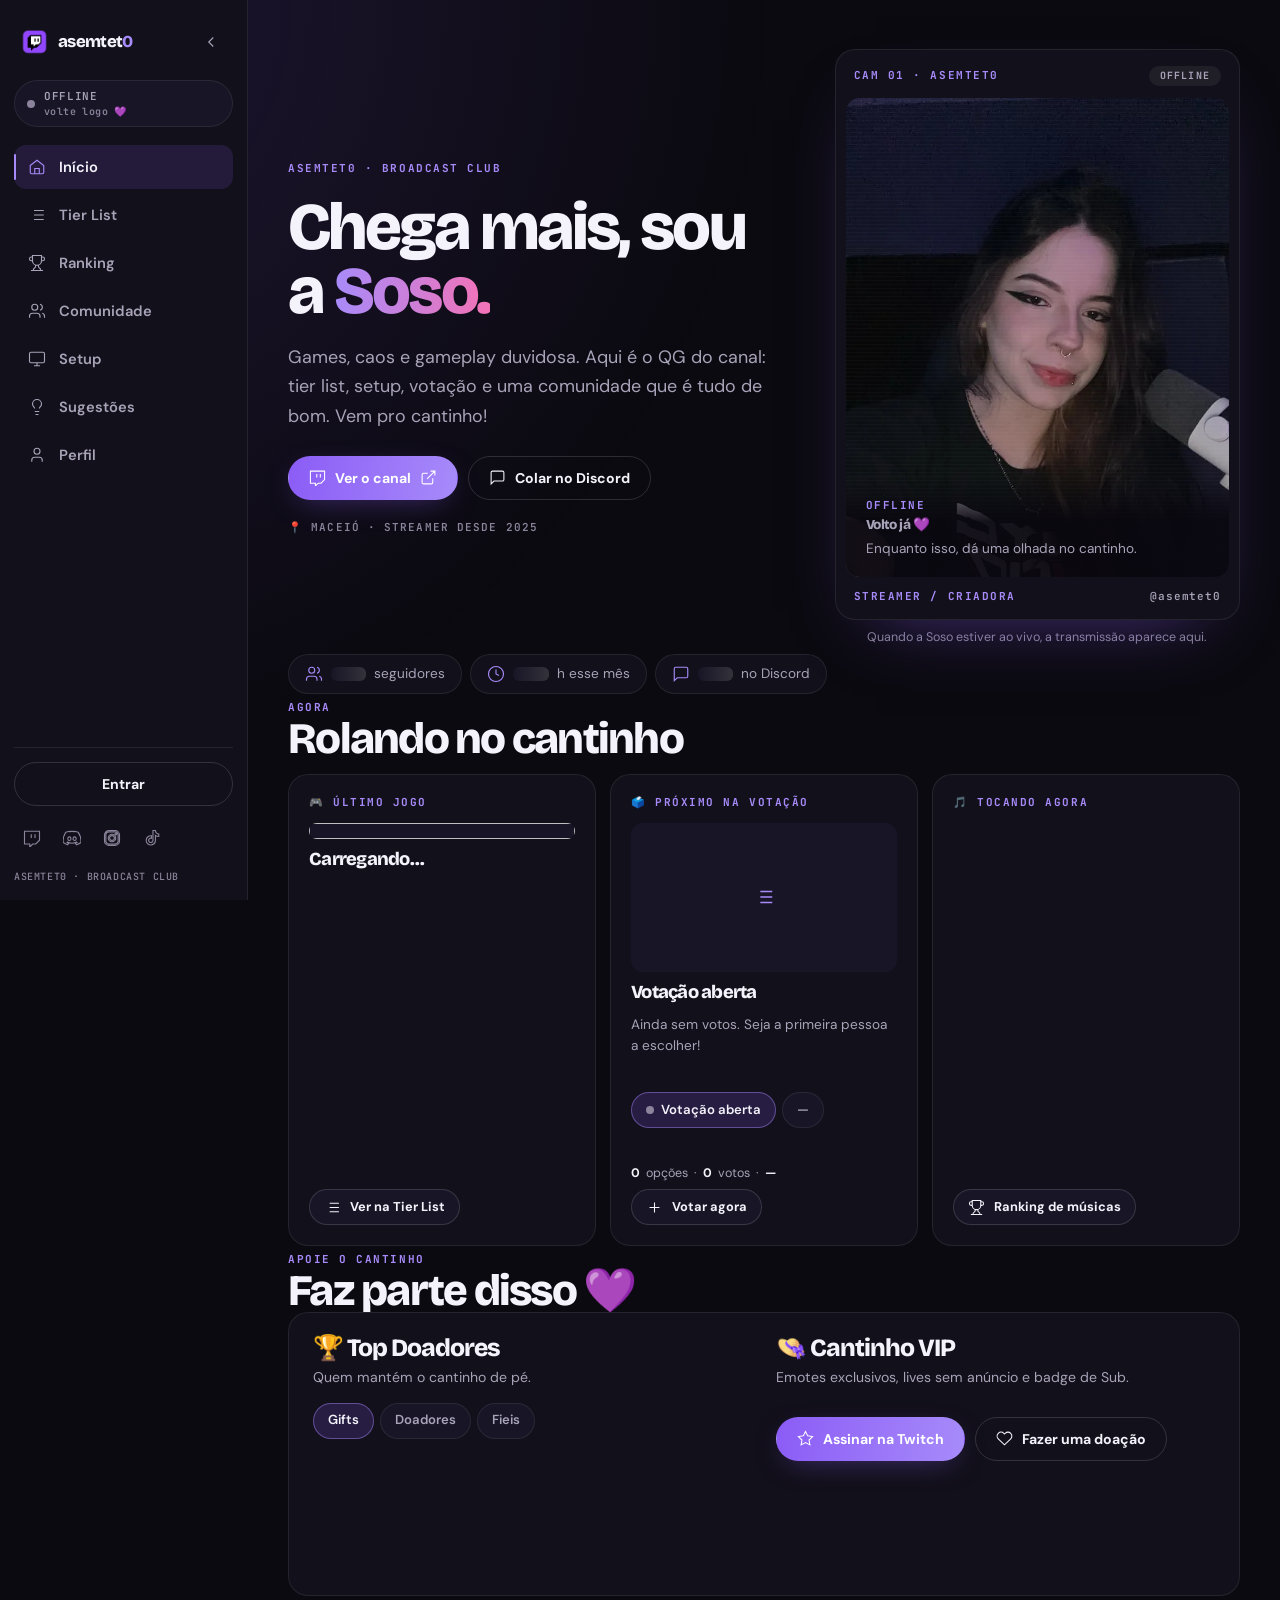
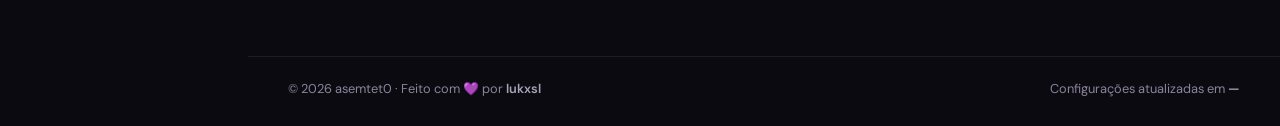
==== commit 7b739346: "fase 6: QA final, ajustes de acessibilidade e README atualizado" ====
--- a/index.html
+++ b/index.html
@@ -26,7 +26,6 @@
 <link rel="stylesheet" href="css/shell.css">
 <link rel="stylesheet" href="css/components.css">
 <link rel="stylesheet" href="css/home.css">
-<link rel="stylesheet" href="css/setup.css">
 <!-- Folhas de página carregadas sob demanda pelo router -->
 </head>
 <body>
@@ -82,7 +81,7 @@
     </button>
   </div>
 
-  <a class="side-chip" data-live-chip id="sideStatusChip" href="#inicio" aria-label="Soso offline">
+  <a class="side-chip" data-live-chip id="sideStatusChip" href="#inicio" title="Soso offline — ir para o canal">
     <span class="dot-live" aria-hidden="true"></span>
     <span class="side-chip-copy">
       <span data-live-text>OFFLINE</span>
@@ -122,7 +121,7 @@
     <img src="img/twitch.png" alt="" width="24" height="24">
     <span class="brand-name">asemtet<span>0</span></span>
   </a>
-  <a class="side-chip" data-live-chip href="#inicio" aria-label="Soso offline">
+  <a class="side-chip" data-live-chip href="#inicio" title="Soso offline — ir para o canal">
     <span class="dot-live" aria-hidden="true"></span>
     <span class="side-chip-copy"><span data-live-text>OFFLINE</span></span>
     <b data-live-count></b>
@@ -173,6 +172,7 @@
       <p class="hero-meta">📍 Maceió · streamer desde 2025</p>
     </div>
 
+    <div class="cam-col">
     <div class="cam-card" id="camCard">
       <div class="cam-head">
         <span class="mono">CAM 01 · ASEMTET0</span>
@@ -183,7 +183,7 @@
         <div class="cam-scanlines" aria-hidden="true"></div>
         <div class="cam-offline" id="camOffline">
           <span class="mono">OFFLINE</span>
-          <h3>Volto já 💜</h3>
+          <p class="cam-offline-titulo">Volto já 💜</p>
           <p id="camLastLive">Enquanto isso, dá uma olhada no cantinho.</p>
           <button class="btn btn-sm" id="btnVod" type="button" hidden><svg class="ic ic-sm"><use href="#i-play"></use></svg> Última live</button>
         </div>
@@ -200,8 +200,9 @@
         <span class="cam-viewers" id="viewerCountStatus" aria-live="polite">@asemtet0</span>
       </div>
     </div>
+    <p class="cam-note" id="playerNoteText">Quando a Soso estiver ao vivo, a transmissão aparece aqui.</p>
+    </div>
   </article>
-  <p class="cam-note" id="playerNoteText">Quando a Soso estiver ao vivo, a transmissão aparece aqui. 🎮</p>
 
   <div class="stats-pills" id="statsStrip" aria-label="Estatísticas do canal">
     <span class="stat-pill"><svg class="ic"><use href="#i-users"></use></svg><b class="skeleton" id="stripSeg"></b> seguidores</span>
@@ -257,7 +258,7 @@
           <span class="chip" id="votoCountdown">—</span>
         </div>
         <div id="destaqueBox"></div>
-        <div id="votoLista"></div>
+        <div id="votoLista" aria-live="polite"></div>
         <div class="voto-foot">
           <b id="votoStatOpcoes">0</b> opções <span aria-hidden="true">·</span>
           <b id="votoStatVotos">0</b> votos <span aria-hidden="true">·</span>
@@ -320,7 +321,7 @@
 <section id="sec-tierlist" class="page-section tl">
   <header class="tl-head">
     <div class="tl-head-left">
-      <span class="section-kicker">🏆 Ranking</span>
+      <span class="section-kicker"><svg class="ic ic-sm"><use href="#i-list"></use></svg> Tier list</span>
       <h1 id="tlTitulo">Tier List de Jogos</h1>
       <p id="tlSub">Tudo o que eu já joguei ou pretendo jogar, do melhor ao pior.</p>
     </div>
@@ -372,7 +373,7 @@
     <span><kbd>Ctrl</kbd>+<kbd>Z</kbd> desfaz</span>
   </p>
   <div class="tl-board" id="tiers"></div>
-  <p class="tmdb-note" id="tmdbNote" style="display:none">Pôsteres e dados dos filmes fornecidos por: TMDB.</p>
+  <p class="tmdb-note" id="tmdbNote" hidden>Pôsteres e dados dos filmes fornecidos por: TMDB.</p>
 </section>
 
 <dialog id="roletaDlg" class="tl-roll-dlg" aria-labelledby="roletaDesc">
@@ -394,8 +395,8 @@
 <!-- ==================== RANKING ==================== -->
 <section id="sec-ranking" class="page-section">
   <header class="section-header reveal">
-    <span class="section-kicker">🏆 Comunidade</span>
-    <h2>Ranking</h2>
+    <span class="section-kicker"><svg class="ic ic-sm"><use href="#i-trophy"></use></svg> Ranking</span>
+    <h1 tabindex="-1">Ranking</h1>
     <p>Quem mais brilha no cantinho: horas assistidas, pontos, chat e apoiadores — tudo direto do StreamElements.</p>
   </header>
 
@@ -413,11 +414,11 @@
     </div>
 
     <nav class="rk-tabs" role="tablist" aria-label="Categoria do ranking">
-      <button type="button" role="tab" class="is-active" data-ranking-mode="horas" aria-selected="true"><span class="rk-tab-ic">⏱️</span><span>Horas assistidas</span></button>
-      <button type="button" role="tab" data-ranking-mode="pontos" aria-selected="false"><span class="rk-tab-ic">💎</span><span>Pontos</span></button>
-      <button type="button" role="tab" data-ranking-mode="chat" aria-selected="false"><span class="rk-tab-ic">💬</span><span>Chat</span></button>
-      <button type="button" role="tab" data-ranking-mode="doadores" aria-selected="false"><span class="rk-tab-ic">💜</span><span>Doadores</span></button>
-      <button type="button" role="tab" data-ranking-mode="musicas" aria-selected="false"><span class="rk-tab-ic">🎵</span><span>Músicas</span></button>
+      <button type="button" role="tab" class="is-active" data-ranking-mode="horas" aria-selected="true"><svg class="ic rk-tab-ic"><use href="#i-clock"></use></svg><span>Horas assistidas</span></button>
+      <button type="button" role="tab" data-ranking-mode="pontos" aria-selected="false"><svg class="ic rk-tab-ic"><use href="#i-star"></use></svg><span>Pontos</span></button>
+      <button type="button" role="tab" data-ranking-mode="chat" aria-selected="false"><svg class="ic rk-tab-ic"><use href="#i-message"></use></svg><span>Chat</span></button>
+      <button type="button" role="tab" data-ranking-mode="doadores" aria-selected="false"><svg class="ic rk-tab-ic"><use href="#i-heart"></use></svg><span>Doadores</span></button>
+      <button type="button" role="tab" data-ranking-mode="musicas" aria-selected="false"><svg class="ic rk-tab-ic"><use href="#i-music"></use></svg><span>Músicas</span></button>
     </nav>
 
     <div class="rk-stats" id="rkStats" hidden></div>
@@ -428,7 +429,7 @@
       <section class="rk-board" aria-live="polite">
         <div class="rk-board-head">
           <h3>Classificação</h3>
-          <label class="rk-search"><span aria-hidden="true">🔎</span><input type="search" id="rkSearch" placeholder="Buscar nick…" autocomplete="off" maxlength="30" aria-label="Buscar no ranking"></label>
+          <label class="rk-search"><svg class="ic ic-sm" aria-hidden="true"><use href="#i-search"></use></svg><input type="search" id="rkSearch" placeholder="Buscar nick…" autocomplete="off" maxlength="30" aria-label="Buscar no ranking"></label>
         </div>
         <div class="rk-list" id="rankingList"></div>
         <button class="rk-more" type="button" id="rkMore" hidden>Mostrar mais</button>
@@ -445,8 +446,8 @@
 <!-- ==================== COMUNIDADE ==================== -->
 <section id="sec-comunidade" class="page-section">
   <header class="section-header reveal">
-    <span class="section-kicker">💬 Comunidade</span>
-    <h2>Faz parte do cantinho</h2>
+    <span class="section-kicker"><svg class="ic ic-sm"><use href="#i-users"></use></svg> Comunidade</span>
+    <h1 tabindex="-1">Faz parte do cantinho</h1>
     <p>Entre no Discord, veja os clipes, escute a playlist e conheça as regras.</p>
   </header>
   <div class="sub-tabs reveal" id="comunidadeTabs">
@@ -473,7 +474,7 @@
         <span class="cm-float f1">🎮</span>
         <span class="cm-float f2">💬</span>
         <span class="cm-float f3">📢</span>
-        <span class="cm-float f4">🎬</span>
+        <span class="cm-float f5">🎬</span>
       </div>
     </div>
     <div class="cm-perks">
@@ -484,29 +485,29 @@
     </div>
     <div class="metas-comunidade reveal">
       <span class="ap-h">🎯 Metas da comunidade <small class="ap-sub">a gente chega lá junto</small></span>
-      <div class="goals3" style="grid-template-columns:1fr 1fr;margin:0">
+      <div class="goals3">
         <div class="goalc">
           <div class="gc-top"><span>💜 Seguidores</span><b id="goalSegNum">…</b></div>
-          <div class="goal-bar"><i id="goalSegBar" style="width:0%"></i></div>
+          <div class="goal-bar"><i id="goalSegBar"></i></div>
           <small id="goalSegDesc">Carregando…</small>
         </div>
         <div class="goalc">
           <div class="gc-top"><span>🎮 Discord</span><b id="goalDcNum">…</b></div>
-          <div class="goal-bar"><i id="goalDcBar" style="width:0%"></i></div>
+          <div class="goal-bar"><i id="goalDcBar"></i></div>
           <small id="goalDcDesc">Carregando…</small>
         </div>
       </div>
     </div>
   </div>
   <div class="sub-panel" data-panel="clipes">
-    <div class="clips-box" id="clipsBox" style="display:none">
+    <div class="clips-box" id="clipsBox" hidden>
       <h3>
         <span id="clipsTitulo">🎬 Clipes em destaque</span>
         <a href="https://www.twitch.tv/asemtet0/clips" target="_blank" rel="noopener">Ver todos →</a>
       </h3>
       <div class="clips-grid-4" id="clipsGrid"></div>
     </div>
-    <p class="tm-h4" id="clipsVazio" style="padding:20px;text-align:center;display:none">Nenhum clipe disponível agora. Volta mais tarde! 💜</p>
+    <p class="tm-h4 clips-vazio" id="clipsVazio" hidden>Nenhum clipe disponível agora. Volta mais tarde! 💜</p>
   </div>
   <div class="sub-panel" data-panel="playlist">
     <div class="card music-full reveal">
@@ -522,7 +523,7 @@
       <div class="music-embed" id="musicEmbedComunidade">
         <p class="music-placeholder">🎧 Playlist em breve — a Soso está montando!</p>
       </div>
-      <a class="btn big block" href="https://open.spotify.com/playlist/0OV32Qe5e7BJY33rL4tpXk" target="_blank" rel="noopener" style="margin-top:14px">
+      <a class="btn big block music-playlist-link" href="https://open.spotify.com/playlist/0OV32Qe5e7BJY33rL4tpXk" target="_blank" rel="noopener">
         🎧 Abrir no Spotify →
       </a>
     </div>
@@ -554,13 +555,13 @@
     <div class="info-grid">
       <div class="cmds-wrap reveal">
         <h3>🤖 Comandos do chat</h3>
-        <p style="color:var(--mute);font-size:.85rem">Busque rápido e copie com 1 clique.</p>
-        <input class="cmds-search" id="buscaCmd" type="search" placeholder="Buscar comando (ex: discord, uptime...)">
+        <p class="cmds-hint">Busque rápido e copie com 1 clique.</p>
+        <input class="cmds-search" id="buscaCmd" type="search" placeholder="Buscar comando (ex: discord, uptime...)" aria-label="Buscar comando">
         <table class="cmds-table" id="tabelaCmds">
           <thead><tr><th>Comando</th><th>O que faz</th><th></th></tr></thead>
           <tbody id="cmdsBody"></tbody>
         </table>
-        <p class="cmds-empty" id="cmdsEmpty" style="display:none">Nenhum comando encontrado.</p>
+        <p class="cmds-empty" id="cmdsEmpty" hidden>Nenhum comando encontrado.</p>
       </div>
       <div class="rules-wrap reveal">
         <h3>📜 Regras da comunidade</h3>
@@ -581,8 +582,8 @@
 <!-- ==================== SETUP ==================== -->
 <section id="sec-setup" class="page-section">
   <header class="section-header reveal">
-    <span class="section-kicker">🖥️ Hardware</span>
-    <h2>Meu Setup</h2>
+    <span class="section-kicker"><svg class="ic ic-sm"><use href="#i-monitor"></use></svg> Hardware</span>
+    <h1 tabindex="-1">Meu Setup</h1>
     <p>As peças do setup com especificações e links para comprar.</p>
   </header>
 
@@ -594,7 +595,7 @@
         <div class="cat-chips" id="catChips" role="group" aria-label="Filtrar por categoria"></div>
         <label class="cat-search">
           <span aria-hidden="true">🔎</span>
-          <input type="search" id="catSearch" placeholder="Buscar peça…" autocomplete="off">
+          <input type="search" id="catSearch" placeholder="Buscar peça…" autocomplete="off" aria-label="Buscar peça do setup">
         </label>
       </div>
       <div class="cat-stats" id="catStats"></div>
@@ -610,8 +611,8 @@
 <!-- ==================== SUGESTÕES ==================== -->
 <section id="sec-sugestoes" class="page-section">
   <header class="section-header reveal">
-    <span class="section-kicker">💡 Sua voz conta</span>
-    <h2>Sugestões & Votação</h2>
+    <span class="section-kicker"><svg class="ic ic-sm"><use href="#i-bulb"></use></svg> Sua voz conta</span>
+    <h1 tabindex="-1">Sugestões & Votação</h1>
     <p>Vote no próximo jogo ou mande uma ideia.</p>
     <div class="sug-tabs" id="sugTabs">
       <button type="button" class="sug-tab on" data-tab="votar">🗳️ Votar</button>
@@ -671,11 +672,12 @@
                 <span class="sug-counter" id="sugCounter">0 / 200</span>
               </div>
             </div>
-            <input type="text" id="sugSite" tabindex="-1" autocomplete="off" style="position:absolute;left:-9999px" aria-hidden="true">
+            <input type="text" id="sugSite" class="honeypot" tabindex="-1" autocomplete="off" aria-hidden="true">
           </div>
           <div class="sug-actions">
-            <button class="btn big" id="sugBtn" onclick="enviarSugestao()" disabled>🚀 Enviar Ideia</button>
-            <div class="sug-success" id="sugSuccess" hidden>
+            <button class="btn big btn-primary" id="sugBtn" type="button" disabled title="Escreva pelo menos 10 caracteres para enviar"><svg class="ic"><use href="#i-send"></use></svg> Enviar ideia</button>
+            <small class="sug-ajuda" id="sugBtnAjuda" aria-live="polite">Escreva pelo menos 10 caracteres para enviar.</small>
+            <div class="sug-success" id="sugSuccess" role="status" aria-live="polite" hidden>
               <span>✅</span>
               <div>
                 <b>Ideia enviada!</b>
@@ -686,7 +688,7 @@
         </div>
         <div class="sir-list-col">
           <div class="sir-head">
-            <div class="sir-head-top" style="display:flex;justify-content:space-between;align-items:center;gap:10px;flex-wrap:wrap;width:100%">
+            <div class="sir-head-top">
               <span class="sir-kicker">💡 Últimas ideias</span>
             </div>
             <div class="sir-filtros" id="sirFiltros"></div>
@@ -816,6 +818,7 @@
 
 <!-- ==================== ADMIN ==================== -->
 <section id="sec-admin" class="page-section">
+  <h1 class="sr-only" tabindex="-1">Painel administrativo</h1>
   <div class="admin-shell">
     <aside class="admin-sidebar" id="adminSidebar" aria-label="Navegação admin">
       <div class="admin-sidebar-head">
@@ -870,6 +873,7 @@
 <script src="js/auth-ui.js" defer></script>
 <script src="js/navbar.js" defer></script>
 <script src="js/router.js" defer></script>
+<script src="js/scheduler.js" defer></script>
 <script src="js/twitch/twitch.js" defer></script>
 <script src="js/setup/setup.js" defer></script>
 <script src="js/main.js" defer></script>
--- a/css/tokens.css
+++ b/css/tokens.css
@@ -13,7 +13,7 @@
   /* Texto */
   --ink:#f4f2fb;
   --ink-2:#a8a3b8;
-  --ink-3:#6f6980;
+  --ink-3:#8b849b;
 
   /* Marca */
   --purple:#8b5cf6;
--- a/css/components.css
+++ b/css/components.css
@@ -103,9 +103,122 @@
   font-size:.88rem;font-weight:600;animation:page-in var(--t) both
 }
 .empty{padding:26px;text-align:center;color:var(--ink-2);border:1px dashed var(--line);border-radius:var(--r-input)}
+.sug-ajuda{color:var(--ink-3);font-size:.76rem}
+.sug-ajuda:empty{display:none}
 .divider{height:1px;background:var(--line);margin:20px 0}
+
+/* ---------- Manutenção ---------- */
+.manutencao-overlay{position:fixed;inset:0;z-index:99999;display:grid;place-content:center;justify-items:center;gap:12px;padding:30px;text-align:center;background:radial-gradient(circle at 50% 30%,rgba(139,92,246,.22),var(--bg) 70%)}
+.manutencao-overlay .mo-ic{font-size:3.6rem;line-height:1}
+.manutencao-overlay h1{font-size:2rem}
+.manutencao-overlay p{max-width:42ch;color:var(--ink-2)}
+
+/* ---------- Dialog de acesso ---------- */
+.auth-lock{overflow:hidden}
+.auth-dlg{width:min(94vw,520px);max-height:min(92vh,850px);padding:0;border:1px solid var(--line);border-radius:var(--r-card);background:var(--surface);color:var(--ink);overflow:auto}
+.auth-dlg::backdrop{background:rgba(5,4,9,.74)}
+.auth-shell{position:relative;padding:30px 32px 22px;background:linear-gradient(160deg,rgba(139,92,246,.13),transparent 55%)}
+.auth-close{position:absolute;right:16px;top:14px;width:40px;height:40px;border:1px solid var(--line);border-radius:var(--r-sm);color:var(--ink-2)}
+.auth-close:hover{color:var(--ink);background:var(--surface-2)}
+.auth-brandline{display:flex;align-items:center;gap:10px;margin-bottom:26px;color:var(--ink-2);font:700 11px var(--font-mono);letter-spacing:.14em;text-transform:uppercase}
+.auth-brand-symbol{display:grid;place-items:center;width:34px;height:34px;border-radius:10px;background:var(--purple);color:#fff;font-family:var(--font-display);font-weight:800}
+.auth-content{max-width:430px;margin:0 auto}
+.auth-eyebrow{display:block;margin-bottom:9px;color:var(--purple-2);font:700 11px var(--font-mono);letter-spacing:.14em;text-transform:uppercase}
+.auth-content h2{font-size:clamp(1.6rem,5vw,2.2rem)}
+.auth-intro{margin:10px 0 20px;color:var(--ink-2);font-size:.9rem;line-height:1.6}
+.auth-provider-tabs{display:grid;grid-template-columns:repeat(3,minmax(0,1fr));gap:8px;margin-bottom:16px}
+.auth-provider-tab{display:flex;align-items:center;justify-content:center;gap:8px;min-height:48px;padding:8px;border:1px solid var(--line);border-radius:var(--r-input);background:var(--surface-2);color:var(--ink);font-weight:700;font-size:.84rem}
+.auth-provider-tab.is-active{border-color:var(--purple-2);background:rgba(139,92,246,.16)}
+.auth-provider-icon{display:grid;place-items:center;width:24px;height:24px;border-radius:7px;background:var(--surface);font-weight:800}
+.auth-provider-google .auth-provider-icon{background:#fff;color:#4285f4}
+.auth-provider-twitch .auth-provider-icon{background:var(--purple);color:#fff}
+.auth-provider-arrow{margin-left:auto;color:var(--ink-3);font-size:.78rem}
+.auth-email-panel{padding:16px;border:1px solid var(--line);border-radius:var(--r-card);background:var(--surface-2)}
+.auth-mode-tabs{display:grid;grid-template-columns:1fr 1fr;gap:4px;padding:4px;margin-bottom:14px;border:1px solid var(--line);border-radius:var(--r-input);background:var(--surface)}
+.auth-mode-tabs button{min-height:38px;border-radius:var(--r-sm);color:var(--ink-2);font-weight:700;font-size:.82rem}
+.auth-mode-tabs button.is-active{background:rgba(139,92,246,.2);color:var(--ink)}
+.auth-form{display:grid;gap:12px}
+.auth-field{display:grid;gap:6px}
+.auth-field label{color:var(--ink-2);font-size:.8rem;font-weight:600}
+.auth-alert{min-height:0;margin:0;color:#ff8ea1;font-size:.8rem;line-height:1.4}
+.auth-alert:empty{display:none}
+.auth-primary{display:flex;align-items:center;justify-content:center;gap:10px;width:100%;min-height:46px;padding:0 16px;border-radius:var(--r-input);background:var(--purple);color:#fff;font-weight:700}
+.auth-primary:hover{background:var(--purple-2)}
+.auth-primary:disabled{opacity:.55;cursor:wait}
+.auth-submit-arrow{margin-left:auto}
+.auth-mode-note,.auth-legal{color:var(--ink-3);font-size:.72rem;line-height:1.5}
+.auth-legal{margin-top:16px;text-align:center}
+.auth-bottom-line{display:flex;justify-content:space-between;gap:10px;margin-top:22px;padding-top:14px;border-top:1px solid var(--line);color:var(--ink-3);font:700 10px var(--font-mono);letter-spacing:.1em;text-transform:uppercase}
+.auth-welcome-shell{padding-top:32px}
+.auth-welcome-steps{display:grid;gap:8px;margin:18px 0}
+.auth-welcome-steps>div{display:grid;grid-template-columns:32px 1fr;gap:2px 10px;padding:11px;border:1px solid var(--line);border-radius:var(--r-input)}
+.auth-welcome-steps>div>span{grid-row:span 2;color:var(--purple-2);font-weight:800}
+.auth-welcome-steps b{font-size:.82rem}
+.auth-welcome-steps small{color:var(--ink-2);font-size:.73rem}
+.auth-text-button{display:block;margin:12px auto 0;color:var(--ink-2);font-weight:700;font-size:.8rem}
 
 @media (max-width:640px){
   .card{padding:18px;border-radius:16px}
   .btn{padding:0 16px}
-}
+  .auth-dlg{width:calc(100vw - 18px);max-height:calc(100vh - 18px);border-radius:16px}
+  .auth-shell{padding:26px 16px 18px}
+  .auth-provider-tabs{gap:6px}
+  .auth-provider-tab{gap:5px;min-height:46px;padding:6px;font-size:.78rem}
+  .auth-provider-arrow{display:none}
+  .auth-email-panel{padding:13px}
+}
+
+/* Utilitários gerados a partir de estilos inline dos templates (sem style=""). */
+.u-style-1{text-align:right}
+.u-style-2{display:grid;place-items:center;font-size:1.6rem}
+.u-style-3{position:relative;width:100%;aspect-ratio:2/3;background:#1d1433}
+.u-style-4{color:var(--ink-2);font-size:.85rem;margin-bottom:10px}
+.u-style-5{width:100%;background:#12101a;border:1px solid var(--line);border-radius:10px;padding:10px 14px;color:var(--ink);font-family:inherit;font-size:.9rem;margin-bottom:12px}
+.u-style-6{display:flex;flex-direction:column;gap:8px}
+.u-style-7{margin-left:auto;display:inline-flex;gap:8px;align-items:center}
+.u-style-8{color:var(--ink-2);font-size:.84rem;margin-bottom:14px}
+.u-style-9{background:rgba(255,255,255,.02);margin-bottom:12px}
+.u-style-10{font-size:.98rem}
+.u-style-11{font-size:1.4rem}
+.u-style-12{margin-top:8px}
+.u-style-13{display:flex;gap:8px;margin-bottom:6px;align-items:center}
+.u-style-14{flex:1}
+.u-style-15{width:110px}
+.u-style-16{color:var(--ink-2)}
+.u-style-17{margin-top:6px}
+.u-style-18{justify-content:flex-end}
+.u-style-19{margin-bottom:6px}
+.u-style-20{font-size:1.3rem;flex:none;width:32px;text-align:center}
+.u-style-21{padding:40px 20px}
+.u-style-22{display:flex;gap:6px;align-items:center;flex-wrap:wrap}
+.u-style-23{color:var(--ink-2);font-size:.7rem}
+.u-style-24{color:var(--ink-2);font-size:.85rem;margin-bottom:14px}
+.u-style-25{justify-content:flex-start}
+.u-style-26{margin-top:14px}
+.u-style-27{font-size:.72rem;color:var(--ink-2);margin-top:6px}
+.u-style-28{display:none}
+.u-style-29{display:flex;align-items:center;gap:8px;text-transform:none}
+.u-style-30{width:auto}
+.u-style-31{color:var(--ink-2);font-size:.85rem;margin-bottom:12px}
+.u-style-32{display:flex;align-items:center;gap:10px;font-weight:700}
+.u-style-33{color:var(--ink-2);font-size:.82rem;text-align:center;margin-top:14px}
+.u-style-34{margin:0}
+.u-style-35{width:44px;height:58px;border-radius:6px;object-fit:cover;flex:none;background:#1d1433;border:1px solid var(--line)}
+.u-style-36{width:44px;height:58px;display:grid;place-items:center;background:#1d1433;border:1px solid var(--line);border-radius:6px}
+.u-style-37{flex:1;min-width:0}
+.u-style-38{color:var(--white);font-size:.9rem}
+.u-style-39{color:var(--ink-2);font-size:.68rem}
+.u-style-40{display:flex;align-items:center;justify-content:space-between;gap:6px}
+.u-style-41{display:flex;gap:6px}
+.u-style-42{color:var(--ink-2);text-transform:none;font-weight:500;letter-spacing:0}
+.u-style-43{margin-top:6px;font-size:.72rem;padding:6px 12px}
+.u-style-44{color:var(--ink-2);font-size:.86rem;margin-bottom:10px}
+.u-style-45{display:none;margin-top:12px}
+.u-style-46{display:block;font-size:.72rem;font-weight:800;color:var(--ink-2);text-transform:uppercase;letter-spacing:.06em;margin-bottom:6px}
+.u-style-47{width:100%;background:rgba(26,16,45,.75);border:1px solid var(--line);border-radius:10px;padding:10px 12px;color:var(--ink);font-family:inherit;font-size:.88rem}
+.u-style-48{justify-content:flex-end;margin-top:16px}
+.u-style-49{flex-wrap:wrap}
+.u-style-50{gap:6px}
+.u-style-51{display:flex;gap:6px;margin-top:4px}
+.u-style-52{color:var(--ink-2);font-size:.82rem;margin-bottom:14px}
+.u-style-53{text-align:center;margin-top:12px}
--- a/css/home.css
+++ b/css/home.css
@@ -19,6 +19,7 @@
 .hero-meta{display:flex;align-items:center;gap:10px;color:var(--ink-3);font:600 11px/1.4 var(--font-mono);letter-spacing:.1em;text-transform:uppercase}
 
 /* ---------- Cartão da câmera ---------- */
+.cam-col{display:grid;gap:8px;justify-items:center;min-width:0}
 .cam-card{
   position:relative;
   padding:10px;
@@ -55,12 +56,12 @@
   background:linear-gradient(transparent,rgba(9,7,15,.92) 45%);
   text-align:left
 }
-.cam-offline h3{font-size:1.45rem}
+.cam-offline-titulo{font-family:var(--font-display);font-weight:800;letter-spacing:-.04em;line-height:.95;font-size:1.45rem}
 .cam-offline p{color:var(--ink-2);font-size:.85rem}
 .cam-offline .btn{justify-self:start;margin-top:6px}
 .cam-viewers{font:600 11px/1 var(--font-mono);color:var(--ink-2);letter-spacing:.08em}
 .cam-card.is-live .cam-viewers{color:#ffd7de}
-.cam-note{margin-top:-8px;color:var(--ink-3);font-size:.78rem;text-align:center}
+.cam-note{color:var(--ink-3);font-size:.78rem;text-align:center}
 .cam-mature{
   position:absolute;inset:0;z-index:3;display:grid;align-content:center;gap:10px;
   padding:24px;text-align:center;background:rgba(9,7,15,.94)
